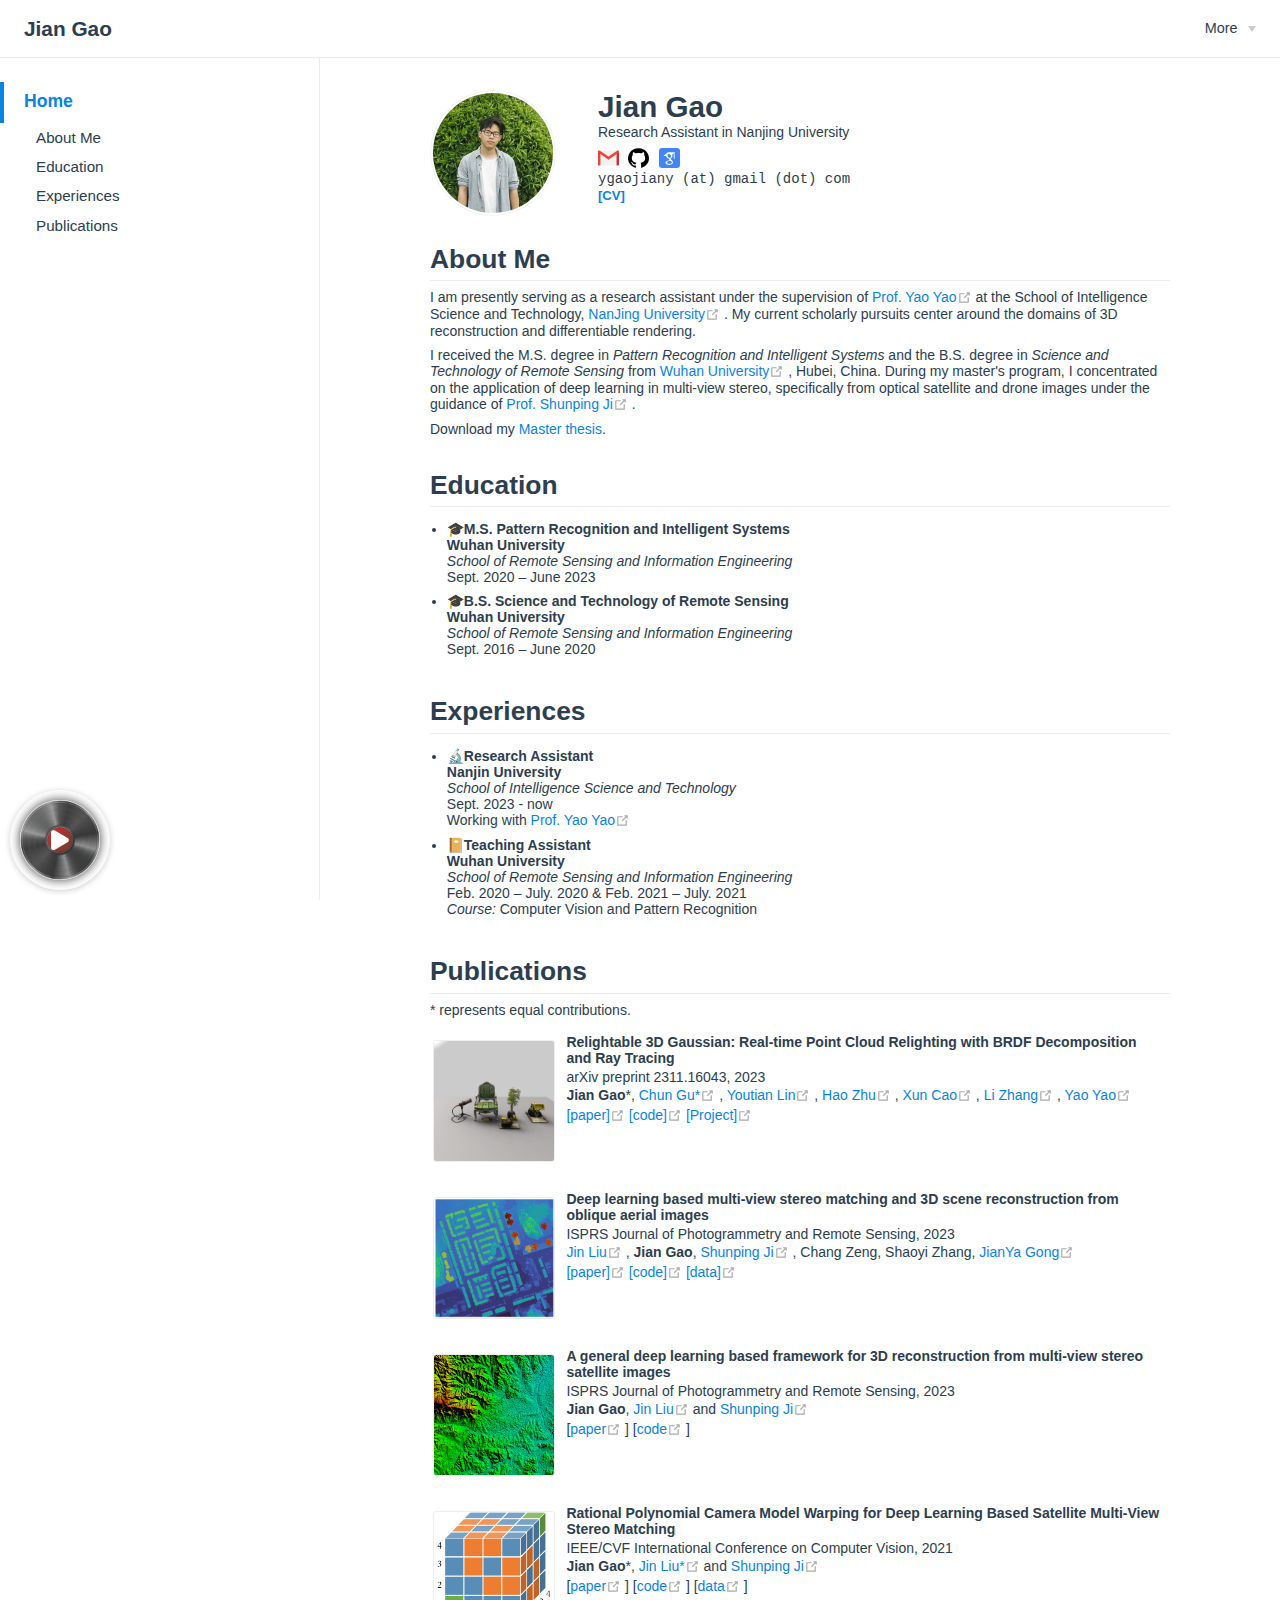
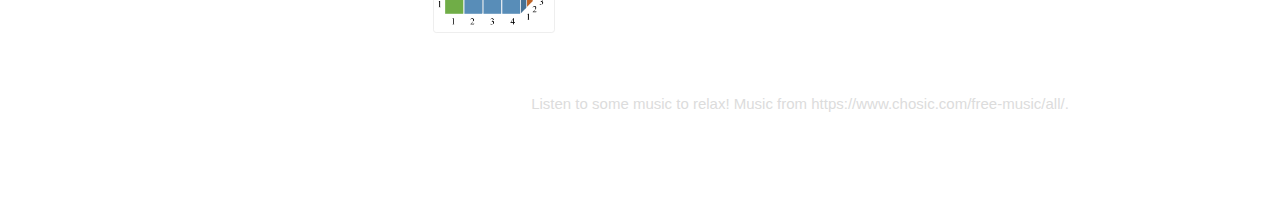
==== index.html @ 9d4b493e "update" ====
<!DOCTYPE html>
<html lang="en-US">
  <head>
    <meta charset="utf-8">
    <meta name="viewport" content="width=device-width,initial-scale=1">
    <title>Jian Gao</title>
    <meta name="generator" content="VuePress 1.9.10">
    <link rel="icon" href="home.png">
    <meta name="description" content="Website of Jian Gao">
    
    <link rel="preload" href="/assets/css/0.styles.c6499070.css" as="style"><link rel="preload" href="/assets/js/app.1e4bc37e.js" as="script"><link rel="preload" href="/assets/js/2.19bfce6f.js" as="script"><link rel="preload" href="/assets/js/1.3865ff35.js" as="script"><link rel="preload" href="/assets/js/24.bce0ea33.js" as="script"><link rel="preload" href="/assets/js/20.c97a6437.js" as="script"><link rel="preload" href="/assets/js/21.a62d2902.js" as="script"><link rel="prefetch" href="/assets/js/10.976f8ad8.js"><link rel="prefetch" href="/assets/js/11.bf4ad581.js"><link rel="prefetch" href="/assets/js/12.9d26b9ee.js"><link rel="prefetch" href="/assets/js/13.b2544316.js"><link rel="prefetch" href="/assets/js/14.0b3faf51.js"><link rel="prefetch" href="/assets/js/15.acd52613.js"><link rel="prefetch" href="/assets/js/16.5518e3fb.js"><link rel="prefetch" href="/assets/js/17.cbac665e.js"><link rel="prefetch" href="/assets/js/18.b7302f57.js"><link rel="prefetch" href="/assets/js/19.97cb4f25.js"><link rel="prefetch" href="/assets/js/22.6b23cce6.js"><link rel="prefetch" href="/assets/js/23.36bc8fcb.js"><link rel="prefetch" href="/assets/js/25.66bdf0d3.js"><link rel="prefetch" href="/assets/js/3.e99af7a9.js"><link rel="prefetch" href="/assets/js/4.4a6efcec.js"><link rel="prefetch" href="/assets/js/5.847e9887.js"><link rel="prefetch" href="/assets/js/6.5b474969.js"><link rel="prefetch" href="/assets/js/7.c54de774.js"><link rel="prefetch" href="/assets/js/vendors~docsearch.11055bee.js">
    <link rel="stylesheet" href="/assets/css/0.styles.c6499070.css">
  </head>
  <body>
    <div id="app" data-server-rendered="true"><div class="theme-container home-page"><header class="navbar"><div class="sidebar-button"><svg xmlns="http://www.w3.org/2000/svg" aria-hidden="true" role="img" viewBox="0 0 448 512" class="icon"><path fill="currentColor" d="M436 124H12c-6.627 0-12-5.373-12-12V80c0-6.627 5.373-12 12-12h424c6.627 0 12 5.373 12 12v32c0 6.627-5.373 12-12 12zm0 160H12c-6.627 0-12-5.373-12-12v-32c0-6.627 5.373-12 12-12h424c6.627 0 12 5.373 12 12v32c0 6.627-5.373 12-12 12zm0 160H12c-6.627 0-12-5.373-12-12v-32c0-6.627 5.373-12 12-12h424c6.627 0 12 5.373 12 12v32c0 6.627-5.373 12-12 12z"></path></svg></div> <a href="/" aria-current="page" class="home-link router-link-exact-active router-link-active"><!----> <span class="site-name">Jian Gao</span></a> <div class="links"><!----> <nav class="nav-links can-hide"><div class="nav-item"><div class="dropdown-wrapper"><button type="button" aria-label="Menu" class="dropdown-title"><span class="title">More</span> <span class="arrow down"></span></button> <button type="button" aria-label="Menu" class="mobile-dropdown-title"><span class="title">More</span> <span class="arrow right"></span></button> <ul class="nav-dropdown" style="display:none;"><li class="dropdown-item"><!----> <a href="/" aria-current="page" class="nav-link router-link-exact-active router-link-active">
  Home
</a></li><li class="dropdown-item"><!----> <a href="https://github.com/ygaojiany" target="_blank" rel="noopener noreferrer" class="nav-link external">
  Github
  <span><svg xmlns="http://www.w3.org/2000/svg" aria-hidden="true" focusable="false" x="0px" y="0px" viewBox="0 0 100 100" width="15" height="15" class="icon outbound"><path fill="currentColor" d="M18.8,85.1h56l0,0c2.2,0,4-1.8,4-4v-32h-8v28h-48v-48h28v-8h-32l0,0c-2.2,0-4,1.8-4,4v56C14.8,83.3,16.6,85.1,18.8,85.1z"></path> <polygon fill="currentColor" points="45.7,48.7 51.3,54.3 77.2,28.5 77.2,37.2 85.2,37.2 85.2,14.9 62.8,14.9 62.8,22.9 71.5,22.9"></polygon></svg> <span class="sr-only">(opens new window)</span></span></a></li><li class="dropdown-item"><!----> <a href="https://scholar.google.com/citations?user=Ud-3ID8AAAAJ&amp;hl=en" target="_blank" rel="noopener noreferrer" class="nav-link external">
  Google Scholar
  <span><svg xmlns="http://www.w3.org/2000/svg" aria-hidden="true" focusable="false" x="0px" y="0px" viewBox="0 0 100 100" width="15" height="15" class="icon outbound"><path fill="currentColor" d="M18.8,85.1h56l0,0c2.2,0,4-1.8,4-4v-32h-8v28h-48v-48h28v-8h-32l0,0c-2.2,0-4,1.8-4,4v56C14.8,83.3,16.6,85.1,18.8,85.1z"></path> <polygon fill="currentColor" points="45.7,48.7 51.3,54.3 77.2,28.5 77.2,37.2 85.2,37.2 85.2,14.9 62.8,14.9 62.8,22.9 71.5,22.9"></polygon></svg> <span class="sr-only">(opens new window)</span></span></a></li></ul></div></div> <!----></nav></div></header> <div class="sidebar-mask"></div> <aside class="sidebar"><nav class="nav-links"><div class="nav-item"><div class="dropdown-wrapper"><button type="button" aria-label="Menu" class="dropdown-title"><span class="title">More</span> <span class="arrow down"></span></button> <button type="button" aria-label="Menu" class="mobile-dropdown-title"><span class="title">More</span> <span class="arrow right"></span></button> <ul class="nav-dropdown" style="display:none;"><li class="dropdown-item"><!----> <a href="/" aria-current="page" class="nav-link router-link-exact-active router-link-active">
  Home
</a></li><li class="dropdown-item"><!----> <a href="https://github.com/ygaojiany" target="_blank" rel="noopener noreferrer" class="nav-link external">
  Github
  <span><svg xmlns="http://www.w3.org/2000/svg" aria-hidden="true" focusable="false" x="0px" y="0px" viewBox="0 0 100 100" width="15" height="15" class="icon outbound"><path fill="currentColor" d="M18.8,85.1h56l0,0c2.2,0,4-1.8,4-4v-32h-8v28h-48v-48h28v-8h-32l0,0c-2.2,0-4,1.8-4,4v56C14.8,83.3,16.6,85.1,18.8,85.1z"></path> <polygon fill="currentColor" points="45.7,48.7 51.3,54.3 77.2,28.5 77.2,37.2 85.2,37.2 85.2,14.9 62.8,14.9 62.8,22.9 71.5,22.9"></polygon></svg> <span class="sr-only">(opens new window)</span></span></a></li><li class="dropdown-item"><!----> <a href="https://scholar.google.com/citations?user=Ud-3ID8AAAAJ&amp;hl=en" target="_blank" rel="noopener noreferrer" class="nav-link external">
  Google Scholar
  <span><svg xmlns="http://www.w3.org/2000/svg" aria-hidden="true" focusable="false" x="0px" y="0px" viewBox="0 0 100 100" width="15" height="15" class="icon outbound"><path fill="currentColor" d="M18.8,85.1h56l0,0c2.2,0,4-1.8,4-4v-32h-8v28h-48v-48h28v-8h-32l0,0c-2.2,0-4,1.8-4,4v56C14.8,83.3,16.6,85.1,18.8,85.1z"></path> <polygon fill="currentColor" points="45.7,48.7 51.3,54.3 77.2,28.5 77.2,37.2 85.2,37.2 85.2,14.9 62.8,14.9 62.8,22.9 71.5,22.9"></polygon></svg> <span class="sr-only">(opens new window)</span></span></a></li></ul></div></div> <!----></nav>  <ul class="sidebar-links"><li><a href="/" aria-current="page" class="active sidebar-link">Home</a><ul class="sidebar-sub-headers"><li class="sidebar-sub-header"><a href="/#about-me" class="sidebar-link">About Me</a></li><li class="sidebar-sub-header"><a href="/#education" class="sidebar-link">Education</a></li><li class="sidebar-sub-header"><a href="/#experiences" class="sidebar-link">Experiences</a></li><li class="sidebar-sub-header"><a href="/#publications" class="sidebar-link">Publications</a></li></ul></li></ul> </aside> <main class="page"> <div class="theme-default-content content__default"><div class="profile"><div class="image"><img src="/profile.jpg" alt></div> <div class="info"><div class="name">
      Jian Gao
    </div> <div class="bio"><p>Research Assistant in Nanjing University</p></div> <div class="socials"><div><a href="mailto:ygaojiany@gmail.com" target="_blank"><img src="/icons/email.svg" alt="email" title="email"></a></div><div><a href="https://github.com/ygaojiany" target="_blank"><img src="/icons/github.svg" alt="github" title="github"></a></div><div><a href="https://scholar.google.com/citations?user=Ud-3ID8AAAAJ&amp;hl=en" target="_blank"><img src="/icons/google-scholar.svg" alt="google scholar" title="google scholar"></a></div></div> <div class="contact"><div title="Contact me" class="email">ygaojiany (at) gmail (dot) com</div></div> <div><a target="_blank" href="/data/Reume_JianGao_Dec2023.pdf" title="Download my CV in PDF"><font size="2em" color=""><b>[CV]</b></font></a></div></div></div> <h2 id="about-me">About Me</h2> <p>I am presently serving as a research assistant under the supervision of <a href="https://yoyo000.github.io/" target="_blank" rel="noopener noreferrer">Prof. Yao Yao<span><svg xmlns="http://www.w3.org/2000/svg" aria-hidden="true" focusable="false" x="0px" y="0px" viewBox="0 0 100 100" width="15" height="15" class="icon outbound"><path fill="currentColor" d="M18.8,85.1h56l0,0c2.2,0,4-1.8,4-4v-32h-8v28h-48v-48h28v-8h-32l0,0c-2.2,0-4,1.8-4,4v56C14.8,83.3,16.6,85.1,18.8,85.1z"></path> <polygon fill="currentColor" points="45.7,48.7 51.3,54.3 77.2,28.5 77.2,37.2 85.2,37.2 85.2,14.9 62.8,14.9 62.8,22.9 71.5,22.9"></polygon></svg> <span class="sr-only">(opens new window)</span></span></a> at the School of Intelligence Science and Technology, <a href="https://www.nju.edu.cn/en/" target="_blank" rel="noopener noreferrer">NanJing University<span><svg xmlns="http://www.w3.org/2000/svg" aria-hidden="true" focusable="false" x="0px" y="0px" viewBox="0 0 100 100" width="15" height="15" class="icon outbound"><path fill="currentColor" d="M18.8,85.1h56l0,0c2.2,0,4-1.8,4-4v-32h-8v28h-48v-48h28v-8h-32l0,0c-2.2,0-4,1.8-4,4v56C14.8,83.3,16.6,85.1,18.8,85.1z"></path> <polygon fill="currentColor" points="45.7,48.7 51.3,54.3 77.2,28.5 77.2,37.2 85.2,37.2 85.2,14.9 62.8,14.9 62.8,22.9 71.5,22.9"></polygon></svg> <span class="sr-only">(opens new window)</span></span></a>. My current scholarly pursuits center around the domains of 3D reconstruction and differentiable rendering.</p> <p>I received the M.S. degree in <em>Pattern Recognition and Intelligent Systems</em> and the B.S. degree in <em>Science and Technology of Remote Sensing</em> from <a href="http://en.whu.edu.cn/" target="_blank" rel="noopener noreferrer">Wuhan University<span><svg xmlns="http://www.w3.org/2000/svg" aria-hidden="true" focusable="false" x="0px" y="0px" viewBox="0 0 100 100" width="15" height="15" class="icon outbound"><path fill="currentColor" d="M18.8,85.1h56l0,0c2.2,0,4-1.8,4-4v-32h-8v28h-48v-48h28v-8h-32l0,0c-2.2,0-4,1.8-4,4v56C14.8,83.3,16.6,85.1,18.8,85.1z"></path> <polygon fill="currentColor" points="45.7,48.7 51.3,54.3 77.2,28.5 77.2,37.2 85.2,37.2 85.2,14.9 62.8,14.9 62.8,22.9 71.5,22.9"></polygon></svg> <span class="sr-only">(opens new window)</span></span></a>, Hubei, China. During my master's program, I concentrated on the application of deep learning in multi-view stereo, specifically from optical satellite and drone images under the guidance of <a href="http://gpcv.whu.edu.cn/" target="_blank" rel="noopener noreferrer">Prof. Shunping Ji<span><svg xmlns="http://www.w3.org/2000/svg" aria-hidden="true" focusable="false" x="0px" y="0px" viewBox="0 0 100 100" width="15" height="15" class="icon outbound"><path fill="currentColor" d="M18.8,85.1h56l0,0c2.2,0,4-1.8,4-4v-32h-8v28h-48v-48h28v-8h-32l0,0c-2.2,0-4,1.8-4,4v56C14.8,83.3,16.6,85.1,18.8,85.1z"></path> <polygon fill="currentColor" points="45.7,48.7 51.3,54.3 77.2,28.5 77.2,37.2 85.2,37.2 85.2,14.9 62.8,14.9 62.8,22.9 71.5,22.9"></polygon></svg> <span class="sr-only">(opens new window)</span></span></a>.</p> <p>Download my <a href="./data/Master_thesis_JianGao.pdf">Master thesis</a>.</p> <h2 id="education">Education</h2> <ul><li><p><strong>🎓M.S. Pattern Recognition and Intelligent Systems</strong><br> <strong>Wuhan University</strong><br> <em>School of Remote Sensing and Information Engineering</em><br>
Sept. 2020 – June 2023</p></li> <li><p><strong>🎓B.S. Science and Technology of Remote Sensing</strong><br> <strong>Wuhan University</strong><br> <em>School of Remote Sensing and Information Engineering</em><br>
Sept. 2016 – June 2020</p></li></ul> <h2 id="experiences">Experiences</h2> <ul><li><p><strong>🔬Research Assistant</strong><br> <strong>Nanjin University</strong><br> <em>School of Intelligence Science and Technology</em><br>
Sept. 2023 - now<br>
Working with <a href="https://yoyo000.github.io/" target="_blank" rel="noopener noreferrer">Prof. Yao Yao<span><svg xmlns="http://www.w3.org/2000/svg" aria-hidden="true" focusable="false" x="0px" y="0px" viewBox="0 0 100 100" width="15" height="15" class="icon outbound"><path fill="currentColor" d="M18.8,85.1h56l0,0c2.2,0,4-1.8,4-4v-32h-8v28h-48v-48h28v-8h-32l0,0c-2.2,0-4,1.8-4,4v56C14.8,83.3,16.6,85.1,18.8,85.1z"></path> <polygon fill="currentColor" points="45.7,48.7 51.3,54.3 77.2,28.5 77.2,37.2 85.2,37.2 85.2,14.9 62.8,14.9 62.8,22.9 71.5,22.9"></polygon></svg> <span class="sr-only">(opens new window)</span></span></a></p></li> <li><p><strong>︎📔Teaching Assistant</strong><br> <strong>Wuhan University</strong><br> <em>School of Remote Sensing and Information Engineering</em><br>
Feb. 2020 – July. 2020 &amp; Feb. 2021 – July. 2021<br> <em>Course:</em> Computer Vision and Pattern Recognition</p></li></ul> <h2 id="publications">Publications</h2> <p>* represents equal contributions.</p> <div class="md-card"><div class="card-image"><img src="/projects/2023Relightable3DGaussian.png" alt></div> <div class="card-content"><p><strong>Relightable 3D Gaussian: Real-time Point Cloud Relighting with BRDF Decomposition and Ray Tracing</strong></p> <p>arXiv preprint 2311.16043, 2023</p> <p><strong>Jian Gao</strong>*, <a href="https://sulvxiangxin.github.io/" target="_blank" rel="noopener noreferrer">Chun Gu*<span><svg xmlns="http://www.w3.org/2000/svg" aria-hidden="true" focusable="false" x="0px" y="0px" viewBox="0 0 100 100" width="15" height="15" class="icon outbound"><path fill="currentColor" d="M18.8,85.1h56l0,0c2.2,0,4-1.8,4-4v-32h-8v28h-48v-48h28v-8h-32l0,0c-2.2,0-4,1.8-4,4v56C14.8,83.3,16.6,85.1,18.8,85.1z"></path> <polygon fill="currentColor" points="45.7,48.7 51.3,54.3 77.2,28.5 77.2,37.2 85.2,37.2 85.2,14.9 62.8,14.9 62.8,22.9 71.5,22.9"></polygon></svg> <span class="sr-only">(opens new window)</span></span></a>, <a href="https://scholar.google.com/citations?user=VhhHLhIAAAAJ&amp;hl=en" target="_blank" rel="noopener noreferrer">Youtian Lin<span><svg xmlns="http://www.w3.org/2000/svg" aria-hidden="true" focusable="false" x="0px" y="0px" viewBox="0 0 100 100" width="15" height="15" class="icon outbound"><path fill="currentColor" d="M18.8,85.1h56l0,0c2.2,0,4-1.8,4-4v-32h-8v28h-48v-48h28v-8h-32l0,0c-2.2,0-4,1.8-4,4v56C14.8,83.3,16.6,85.1,18.8,85.1z"></path> <polygon fill="currentColor" points="45.7,48.7 51.3,54.3 77.2,28.5 77.2,37.2 85.2,37.2 85.2,14.9 62.8,14.9 62.8,22.9 71.5,22.9"></polygon></svg> <span class="sr-only">(opens new window)</span></span></a>, <a href="http://zhuhao.cc/home/" target="_blank" rel="noopener noreferrer">Hao Zhu<span><svg xmlns="http://www.w3.org/2000/svg" aria-hidden="true" focusable="false" x="0px" y="0px" viewBox="0 0 100 100" width="15" height="15" class="icon outbound"><path fill="currentColor" d="M18.8,85.1h56l0,0c2.2,0,4-1.8,4-4v-32h-8v28h-48v-48h28v-8h-32l0,0c-2.2,0-4,1.8-4,4v56C14.8,83.3,16.6,85.1,18.8,85.1z"></path> <polygon fill="currentColor" points="45.7,48.7 51.3,54.3 77.2,28.5 77.2,37.2 85.2,37.2 85.2,14.9 62.8,14.9 62.8,22.9 71.5,22.9"></polygon></svg> <span class="sr-only">(opens new window)</span></span></a>, <a href="https://cite.nju.edu.cn/People/Faculty/20190621/i5054.html" target="_blank" rel="noopener noreferrer">Xun Cao<span><svg xmlns="http://www.w3.org/2000/svg" aria-hidden="true" focusable="false" x="0px" y="0px" viewBox="0 0 100 100" width="15" height="15" class="icon outbound"><path fill="currentColor" d="M18.8,85.1h56l0,0c2.2,0,4-1.8,4-4v-32h-8v28h-48v-48h28v-8h-32l0,0c-2.2,0-4,1.8-4,4v56C14.8,83.3,16.6,85.1,18.8,85.1z"></path> <polygon fill="currentColor" points="45.7,48.7 51.3,54.3 77.2,28.5 77.2,37.2 85.2,37.2 85.2,14.9 62.8,14.9 62.8,22.9 71.5,22.9"></polygon></svg> <span class="sr-only">(opens new window)</span></span></a>, <a href="https://lzrobots.github.io/" target="_blank" rel="noopener noreferrer">Li Zhang<span><svg xmlns="http://www.w3.org/2000/svg" aria-hidden="true" focusable="false" x="0px" y="0px" viewBox="0 0 100 100" width="15" height="15" class="icon outbound"><path fill="currentColor" d="M18.8,85.1h56l0,0c2.2,0,4-1.8,4-4v-32h-8v28h-48v-48h28v-8h-32l0,0c-2.2,0-4,1.8-4,4v56C14.8,83.3,16.6,85.1,18.8,85.1z"></path> <polygon fill="currentColor" points="45.7,48.7 51.3,54.3 77.2,28.5 77.2,37.2 85.2,37.2 85.2,14.9 62.8,14.9 62.8,22.9 71.5,22.9"></polygon></svg> <span class="sr-only">(opens new window)</span></span></a>, <a href="https://yoyo000.github.io/" target="_blank" rel="noopener noreferrer">Yao Yao<span><svg xmlns="http://www.w3.org/2000/svg" aria-hidden="true" focusable="false" x="0px" y="0px" viewBox="0 0 100 100" width="15" height="15" class="icon outbound"><path fill="currentColor" d="M18.8,85.1h56l0,0c2.2,0,4-1.8,4-4v-32h-8v28h-48v-48h28v-8h-32l0,0c-2.2,0-4,1.8-4,4v56C14.8,83.3,16.6,85.1,18.8,85.1z"></path> <polygon fill="currentColor" points="45.7,48.7 51.3,54.3 77.2,28.5 77.2,37.2 85.2,37.2 85.2,14.9 62.8,14.9 62.8,22.9 71.5,22.9"></polygon></svg> <span class="sr-only">(opens new window)</span></span></a></p> <p><a href="https://arxiv.org/abs/2311.16043" target="_blank" rel="noopener noreferrer">[paper]<span><svg xmlns="http://www.w3.org/2000/svg" aria-hidden="true" focusable="false" x="0px" y="0px" viewBox="0 0 100 100" width="15" height="15" class="icon outbound"><path fill="currentColor" d="M18.8,85.1h56l0,0c2.2,0,4-1.8,4-4v-32h-8v28h-48v-48h28v-8h-32l0,0c-2.2,0-4,1.8-4,4v56C14.8,83.3,16.6,85.1,18.8,85.1z"></path> <polygon fill="currentColor" points="45.7,48.7 51.3,54.3 77.2,28.5 77.2,37.2 85.2,37.2 85.2,14.9 62.8,14.9 62.8,22.9 71.5,22.9"></polygon></svg> <span class="sr-only">(opens new window)</span></span></a> <a href="https://github.com/NJU-3DV/Relightable3DGaussian" target="_blank" rel="noopener noreferrer">[code]<span><svg xmlns="http://www.w3.org/2000/svg" aria-hidden="true" focusable="false" x="0px" y="0px" viewBox="0 0 100 100" width="15" height="15" class="icon outbound"><path fill="currentColor" d="M18.8,85.1h56l0,0c2.2,0,4-1.8,4-4v-32h-8v28h-48v-48h28v-8h-32l0,0c-2.2,0-4,1.8-4,4v56C14.8,83.3,16.6,85.1,18.8,85.1z"></path> <polygon fill="currentColor" points="45.7,48.7 51.3,54.3 77.2,28.5 77.2,37.2 85.2,37.2 85.2,14.9 62.8,14.9 62.8,22.9 71.5,22.9"></polygon></svg> <span class="sr-only">(opens new window)</span></span></a> <a href="https://nju-3dv.github.io/projects/Relightable3DGaussian/" target="_blank" rel="noopener noreferrer">[Project]<span><svg xmlns="http://www.w3.org/2000/svg" aria-hidden="true" focusable="false" x="0px" y="0px" viewBox="0 0 100 100" width="15" height="15" class="icon outbound"><path fill="currentColor" d="M18.8,85.1h56l0,0c2.2,0,4-1.8,4-4v-32h-8v28h-48v-48h28v-8h-32l0,0c-2.2,0-4,1.8-4,4v56C14.8,83.3,16.6,85.1,18.8,85.1z"></path> <polygon fill="currentColor" points="45.7,48.7 51.3,54.3 77.2,28.5 77.2,37.2 85.2,37.2 85.2,14.9 62.8,14.9 62.8,22.9 71.5,22.9"></polygon></svg> <span class="sr-only">(opens new window)</span></span></a></p></div></div> <div class="md-card"><div class="card-image"><img src="/projects/2023ISPRS_2.png" alt></div> <div class="card-content"><p><strong>Deep learning based multi-view stereo matching and 3D scene reconstruction from oblique aerial images</strong></p> <p>ISPRS Journal of Photogrammetry and Remote Sensing, 2023</p> <p><a href="https://gpcv-liujin.github.io/" target="_blank" rel="noopener noreferrer">Jin Liu<span><svg xmlns="http://www.w3.org/2000/svg" aria-hidden="true" focusable="false" x="0px" y="0px" viewBox="0 0 100 100" width="15" height="15" class="icon outbound"><path fill="currentColor" d="M18.8,85.1h56l0,0c2.2,0,4-1.8,4-4v-32h-8v28h-48v-48h28v-8h-32l0,0c-2.2,0-4,1.8-4,4v56C14.8,83.3,16.6,85.1,18.8,85.1z"></path> <polygon fill="currentColor" points="45.7,48.7 51.3,54.3 77.2,28.5 77.2,37.2 85.2,37.2 85.2,14.9 62.8,14.9 62.8,22.9 71.5,22.9"></polygon></svg> <span class="sr-only">(opens new window)</span></span></a>, <strong>Jian Gao</strong>, <a href="http://gpcv.whu.edu.cn/" target="_blank" rel="noopener noreferrer">Shunping Ji<span><svg xmlns="http://www.w3.org/2000/svg" aria-hidden="true" focusable="false" x="0px" y="0px" viewBox="0 0 100 100" width="15" height="15" class="icon outbound"><path fill="currentColor" d="M18.8,85.1h56l0,0c2.2,0,4-1.8,4-4v-32h-8v28h-48v-48h28v-8h-32l0,0c-2.2,0-4,1.8-4,4v56C14.8,83.3,16.6,85.1,18.8,85.1z"></path> <polygon fill="currentColor" points="45.7,48.7 51.3,54.3 77.2,28.5 77.2,37.2 85.2,37.2 85.2,14.9 62.8,14.9 62.8,22.9 71.5,22.9"></polygon></svg> <span class="sr-only">(opens new window)</span></span></a>, Chang Zeng, Shaoyi Zhang, <a href="http://www.jygong.com/" target="_blank" rel="noopener noreferrer">JianYa Gong<span><svg xmlns="http://www.w3.org/2000/svg" aria-hidden="true" focusable="false" x="0px" y="0px" viewBox="0 0 100 100" width="15" height="15" class="icon outbound"><path fill="currentColor" d="M18.8,85.1h56l0,0c2.2,0,4-1.8,4-4v-32h-8v28h-48v-48h28v-8h-32l0,0c-2.2,0-4,1.8-4,4v56C14.8,83.3,16.6,85.1,18.8,85.1z"></path> <polygon fill="currentColor" points="45.7,48.7 51.3,54.3 77.2,28.5 77.2,37.2 85.2,37.2 85.2,14.9 62.8,14.9 62.8,22.9 71.5,22.9"></polygon></svg> <span class="sr-only">(opens new window)</span></span></a></p> <p><a href="https://www.sciencedirect.com/science/article/pii/S0924271623002289" target="_blank" rel="noopener noreferrer">[paper]<span><svg xmlns="http://www.w3.org/2000/svg" aria-hidden="true" focusable="false" x="0px" y="0px" viewBox="0 0 100 100" width="15" height="15" class="icon outbound"><path fill="currentColor" d="M18.8,85.1h56l0,0c2.2,0,4-1.8,4-4v-32h-8v28h-48v-48h28v-8h-32l0,0c-2.2,0-4,1.8-4,4v56C14.8,83.3,16.6,85.1,18.8,85.1z"></path> <polygon fill="currentColor" points="45.7,48.7 51.3,54.3 77.2,28.5 77.2,37.2 85.2,37.2 85.2,14.9 62.8,14.9 62.8,22.9 71.5,22.9"></polygon></svg> <span class="sr-only">(opens new window)</span></span></a> <a href="https://github.com/gpcv-liujin/Ada-MVS" target="_blank" rel="noopener noreferrer">[code]<span><svg xmlns="http://www.w3.org/2000/svg" aria-hidden="true" focusable="false" x="0px" y="0px" viewBox="0 0 100 100" width="15" height="15" class="icon outbound"><path fill="currentColor" d="M18.8,85.1h56l0,0c2.2,0,4-1.8,4-4v-32h-8v28h-48v-48h28v-8h-32l0,0c-2.2,0-4,1.8-4,4v56C14.8,83.3,16.6,85.1,18.8,85.1z"></path> <polygon fill="currentColor" points="45.7,48.7 51.3,54.3 77.2,28.5 77.2,37.2 85.2,37.2 85.2,14.9 62.8,14.9 62.8,22.9 71.5,22.9"></polygon></svg> <span class="sr-only">(opens new window)</span></span></a> <a href="http://gpcv.whu.edu.cn/data/whu_omvs.html" target="_blank" rel="noopener noreferrer">[data]<span><svg xmlns="http://www.w3.org/2000/svg" aria-hidden="true" focusable="false" x="0px" y="0px" viewBox="0 0 100 100" width="15" height="15" class="icon outbound"><path fill="currentColor" d="M18.8,85.1h56l0,0c2.2,0,4-1.8,4-4v-32h-8v28h-48v-48h28v-8h-32l0,0c-2.2,0-4,1.8-4,4v56C14.8,83.3,16.6,85.1,18.8,85.1z"></path> <polygon fill="currentColor" points="45.7,48.7 51.3,54.3 77.2,28.5 77.2,37.2 85.2,37.2 85.2,14.9 62.8,14.9 62.8,22.9 71.5,22.9"></polygon></svg> <span class="sr-only">(opens new window)</span></span></a></p></div></div> <div class="md-card"><div class="card-image"><img src="/projects/2023ISPRS.png" alt></div> <div class="card-content"><p><strong>A general deep learning based framework for 3D reconstruction from multi-view stereo satellite images</strong></p> <p>ISPRS Journal of Photogrammetry and Remote Sensing, 2023</p> <p><strong>Jian Gao</strong>, <a href="https://gpcv-liujin.github.io/" target="_blank" rel="noopener noreferrer">Jin Liu<span><svg xmlns="http://www.w3.org/2000/svg" aria-hidden="true" focusable="false" x="0px" y="0px" viewBox="0 0 100 100" width="15" height="15" class="icon outbound"><path fill="currentColor" d="M18.8,85.1h56l0,0c2.2,0,4-1.8,4-4v-32h-8v28h-48v-48h28v-8h-32l0,0c-2.2,0-4,1.8-4,4v56C14.8,83.3,16.6,85.1,18.8,85.1z"></path> <polygon fill="currentColor" points="45.7,48.7 51.3,54.3 77.2,28.5 77.2,37.2 85.2,37.2 85.2,14.9 62.8,14.9 62.8,22.9 71.5,22.9"></polygon></svg> <span class="sr-only">(opens new window)</span></span></a> and <a href="http://gpcv.whu.edu.cn/" target="_blank" rel="noopener noreferrer">Shunping Ji<span><svg xmlns="http://www.w3.org/2000/svg" aria-hidden="true" focusable="false" x="0px" y="0px" viewBox="0 0 100 100" width="15" height="15" class="icon outbound"><path fill="currentColor" d="M18.8,85.1h56l0,0c2.2,0,4-1.8,4-4v-32h-8v28h-48v-48h28v-8h-32l0,0c-2.2,0-4,1.8-4,4v56C14.8,83.3,16.6,85.1,18.8,85.1z"></path> <polygon fill="currentColor" points="45.7,48.7 51.3,54.3 77.2,28.5 77.2,37.2 85.2,37.2 85.2,14.9 62.8,14.9 62.8,22.9 71.5,22.9"></polygon></svg> <span class="sr-only">(opens new window)</span></span></a></p> <p>[<a href="https://www.sciencedirect.com/science/article/pii/S0924271622003276" target="_blank" rel="noopener noreferrer">paper<span><svg xmlns="http://www.w3.org/2000/svg" aria-hidden="true" focusable="false" x="0px" y="0px" viewBox="0 0 100 100" width="15" height="15" class="icon outbound"><path fill="currentColor" d="M18.8,85.1h56l0,0c2.2,0,4-1.8,4-4v-32h-8v28h-48v-48h28v-8h-32l0,0c-2.2,0-4,1.8-4,4v56C14.8,83.3,16.6,85.1,18.8,85.1z"></path> <polygon fill="currentColor" points="45.7,48.7 51.3,54.3 77.2,28.5 77.2,37.2 85.2,37.2 85.2,14.9 62.8,14.9 62.8,22.9 71.5,22.9"></polygon></svg> <span class="sr-only">(opens new window)</span></span></a>] [<a href="http://gpcv.whu.edu.cn/data/3d/mvs.html" target="_blank" rel="noopener noreferrer">code<span><svg xmlns="http://www.w3.org/2000/svg" aria-hidden="true" focusable="false" x="0px" y="0px" viewBox="0 0 100 100" width="15" height="15" class="icon outbound"><path fill="currentColor" d="M18.8,85.1h56l0,0c2.2,0,4-1.8,4-4v-32h-8v28h-48v-48h28v-8h-32l0,0c-2.2,0-4,1.8-4,4v56C14.8,83.3,16.6,85.1,18.8,85.1z"></path> <polygon fill="currentColor" points="45.7,48.7 51.3,54.3 77.2,28.5 77.2,37.2 85.2,37.2 85.2,14.9 62.8,14.9 62.8,22.9 71.5,22.9"></polygon></svg> <span class="sr-only">(opens new window)</span></span></a>]</p></div></div> <div class="md-card"><div class="card-image"><img src="/projects/2021ICCV.png" alt></div> <div class="card-content"><p><strong>Rational Polynomial Camera Model Warping for Deep Learning Based Satellite Multi-View Stereo Matching</strong></p> <p>IEEE/CVF International Conference on Computer Vision, 2021</p> <p><strong>Jian Gao</strong>*, <a href="https://gpcv-liujin.github.io/" target="_blank" rel="noopener noreferrer">Jin Liu*<span><svg xmlns="http://www.w3.org/2000/svg" aria-hidden="true" focusable="false" x="0px" y="0px" viewBox="0 0 100 100" width="15" height="15" class="icon outbound"><path fill="currentColor" d="M18.8,85.1h56l0,0c2.2,0,4-1.8,4-4v-32h-8v28h-48v-48h28v-8h-32l0,0c-2.2,0-4,1.8-4,4v56C14.8,83.3,16.6,85.1,18.8,85.1z"></path> <polygon fill="currentColor" points="45.7,48.7 51.3,54.3 77.2,28.5 77.2,37.2 85.2,37.2 85.2,14.9 62.8,14.9 62.8,22.9 71.5,22.9"></polygon></svg> <span class="sr-only">(opens new window)</span></span></a> and <a href="http://gpcv.whu.edu.cn/" target="_blank" rel="noopener noreferrer">Shunping Ji<span><svg xmlns="http://www.w3.org/2000/svg" aria-hidden="true" focusable="false" x="0px" y="0px" viewBox="0 0 100 100" width="15" height="15" class="icon outbound"><path fill="currentColor" d="M18.8,85.1h56l0,0c2.2,0,4-1.8,4-4v-32h-8v28h-48v-48h28v-8h-32l0,0c-2.2,0-4,1.8-4,4v56C14.8,83.3,16.6,85.1,18.8,85.1z"></path> <polygon fill="currentColor" points="45.7,48.7 51.3,54.3 77.2,28.5 77.2,37.2 85.2,37.2 85.2,14.9 62.8,14.9 62.8,22.9 71.5,22.9"></polygon></svg> <span class="sr-only">(opens new window)</span></span></a></p> <p>[<a href="https://openaccess.thecvf.com/content/ICCV2021/html/Gao_Rational_Polynomial_Camera_Model_Warping_for_Deep_Learning_Based_Satellite_ICCV_2021_paper.html" target="_blank" rel="noopener noreferrer">paper<span><svg xmlns="http://www.w3.org/2000/svg" aria-hidden="true" focusable="false" x="0px" y="0px" viewBox="0 0 100 100" width="15" height="15" class="icon outbound"><path fill="currentColor" d="M18.8,85.1h56l0,0c2.2,0,4-1.8,4-4v-32h-8v28h-48v-48h28v-8h-32l0,0c-2.2,0-4,1.8-4,4v56C14.8,83.3,16.6,85.1,18.8,85.1z"></path> <polygon fill="currentColor" points="45.7,48.7 51.3,54.3 77.2,28.5 77.2,37.2 85.2,37.2 85.2,14.9 62.8,14.9 62.8,22.9 71.5,22.9"></polygon></svg> <span class="sr-only">(opens new window)</span></span></a>] [<a href="https://github.com/WHU-GPCV/SatMVS" target="_blank" rel="noopener noreferrer">code<span><svg xmlns="http://www.w3.org/2000/svg" aria-hidden="true" focusable="false" x="0px" y="0px" viewBox="0 0 100 100" width="15" height="15" class="icon outbound"><path fill="currentColor" d="M18.8,85.1h56l0,0c2.2,0,4-1.8,4-4v-32h-8v28h-48v-48h28v-8h-32l0,0c-2.2,0-4,1.8-4,4v56C14.8,83.3,16.6,85.1,18.8,85.1z"></path> <polygon fill="currentColor" points="45.7,48.7 51.3,54.3 77.2,28.5 77.2,37.2 85.2,37.2 85.2,14.9 62.8,14.9 62.8,22.9 71.5,22.9"></polygon></svg> <span class="sr-only">(opens new window)</span></span></a>] [<a href="http://gpcv.whu.edu.cn/data/whu_tlc.html" target="_blank" rel="noopener noreferrer">data<span><svg xmlns="http://www.w3.org/2000/svg" aria-hidden="true" focusable="false" x="0px" y="0px" viewBox="0 0 100 100" width="15" height="15" class="icon outbound"><path fill="currentColor" d="M18.8,85.1h56l0,0c2.2,0,4-1.8,4-4v-32h-8v28h-48v-48h28v-8h-32l0,0c-2.2,0-4,1.8-4,4v56C14.8,83.3,16.6,85.1,18.8,85.1z"></path> <polygon fill="currentColor" points="45.7,48.7 51.3,54.3 77.2,28.5 77.2,37.2 85.2,37.2 85.2,14.9 62.8,14.9 62.8,22.9 71.5,22.9"></polygon></svg> <span class="sr-only">(opens new window)</span></span></a>]</p></div></div> <br> <br> <br> <p align="center" style="font-size:15px;color:#DCDCDC;">Listen to some music to relax! Music from https://www.chosic.com/free-music/all/.</p></div> <footer class="page-edit"><!----> <!----></footer> <!----> </main></div><div class="global-ui"><canvas id="vuepress-canvas-cursor"></canvas><div class="reco-bgm-panel" data-v-b1d3339e><audio id="bgm" src="./songs/Brendan_Kinsella_Mozart_Sonata_No_13_In_B_Flat_Major_K333_II_Andante_Cantabile.mp3" data-v-b1d3339e></audio> <div class="reco-float-box" style="bottom:10px;right:10px;z-index:999999;display:none;" data-v-b1d3339e data-v-41bcba48 data-v-b1d3339e><img src="./music.png" data-v-b1d3339e></div> <div class="reco-bgm-box" style="left:10px;bottom:10px;z-index:999999;" data-v-b1d3339e data-v-41bcba48 data-v-b1d3339e><div class="reco-bgm-cover" style="background-image:url(./music.png);" data-v-b1d3339e><div class="mini-operation" style="display:none;" data-v-b1d3339e><i class="reco-bgm reco-bgm-pause" style="display:none;" data-v-b1d3339e></i> <i class="reco-bgm reco-bgm-play" style="display:none;" data-v-b1d3339e></i></div> <div class="falut-message" style="display:none;" data-v-b1d3339e>
          播放失败
        </div></div> <div class="reco-bgm-info" data-v-b1d3339e data-v-41bcba48 data-v-b1d3339e><div class="info-box" data-v-b1d3339e><i class="reco-bgm reco-bgm-music music" data-v-b1d3339e></i>Mozart - Sonata No. 13 In B Flat Major, K.333 - II. Andante Cantabile</div> <div class="info-box" data-v-b1d3339e><i class="reco-bgm reco-bgm-artist" data-v-b1d3339e></i>Mozart (Performed by Brendan Kinsella)</div> <div class="reco-bgm-progress" data-v-b1d3339e><div class="progress-bar" data-v-b1d3339e><div class="bar" data-v-b1d3339e></div></div></div> <div class="reco-bgm-operation" data-v-b1d3339e><i class="reco-bgm reco-bgm-last last" data-v-b1d3339e></i> <i class="reco-bgm reco-bgm-pause pause" style="display:none;" data-v-b1d3339e></i> <i class="reco-bgm reco-bgm-play play" data-v-b1d3339e></i> <i class="reco-bgm reco-bgm-next next" data-v-b1d3339e></i> <i class="reco-bgm reco-bgm-volume1 volume" data-v-b1d3339e></i> <i class="reco-bgm reco-bgm-mute mute" style="display:none;" data-v-b1d3339e></i> <div class="volume-bar" data-v-b1d3339e><div class="bar" data-v-b1d3339e></div></div></div></div> <div class="reco-bgm-left-box" data-v-b1d3339e data-v-41bcba48 data-v-b1d3339e><i class="reco-bgm reco-bgm-left" data-v-b1d3339e></i></div></div></div></div></div>
    <script src="/assets/js/app.1e4bc37e.js" defer></script><script src="/assets/js/2.19bfce6f.js" defer></script><script src="/assets/js/1.3865ff35.js" defer></script><script src="/assets/js/24.bce0ea33.js" defer></script><script src="/assets/js/20.c97a6437.js" defer></script><script src="/assets/js/21.a62d2902.js" defer></script>
  </body>
</html>
---- assets/css/0.styles.c6499070.css ----
code[class*=language-],pre[class*=language-]{color:#ccc;background:none;font-family:Consolas,Monaco,Andale Mono,Ubuntu Mono,monospace;font-size:1em;text-align:left;white-space:pre;word-spacing:normal;word-break:normal;word-wrap:normal;line-height:1.5;-moz-tab-size:4;-o-tab-size:4;tab-size:4;-webkit-hyphens:none;hyphens:none}pre[class*=language-]{padding:1em;margin:.5em 0;overflow:auto}:not(pre)>code[class*=language-],pre[class*=language-]{background:#2d2d2d}:not(pre)>code[class*=language-]{padding:.1em;border-radius:.3em;white-space:normal}.token.block-comment,.token.cdata,.token.comment,.token.doctype,.token.prolog{color:#999}.token.punctuation{color:#ccc}.token.attr-name,.token.deleted,.token.namespace,.token.tag{color:#e2777a}.token.function-name{color:#6196cc}.token.boolean,.token.function,.token.number{color:#f08d49}.token.class-name,.token.constant,.token.property,.token.symbol{color:#f8c555}.token.atrule,.token.builtin,.token.important,.token.keyword,.token.selector{color:#cc99cd}.token.attr-value,.token.char,.token.regex,.token.string,.token.variable{color:#7ec699}.token.entity,.token.operator,.token.url{color:#67cdcc}.token.bold,.token.important{font-weight:700}.token.italic{font-style:italic}.token.entity{cursor:help}.token.inserted{color:green}.theme-default-content code{color:#476582;padding:.25rem .5rem;margin:0;font-size:.85em;background-color:rgba(27,31,35,.05);border-radius:3px}.theme-default-content code .token.deleted{color:#ec5975}.theme-default-content code .token.inserted{color:#0984e3}.theme-default-content pre,.theme-default-content pre[class*=language-]{line-height:1.4;padding:1.25rem 1.5rem;margin:.85rem 0;background-color:#282c34;border-radius:6px;overflow:auto}.theme-default-content pre[class*=language-] code,.theme-default-content pre code{color:#fff;padding:0;background-color:transparent;border-radius:0}div[class*=language-]{position:relative;background-color:#282c34;border-radius:6px}div[class*=language-] .highlight-lines{-webkit-user-select:none;user-select:none;padding-top:1.3rem;position:absolute;top:0;left:0;width:100%;line-height:1.4}div[class*=language-] .highlight-lines .highlighted{background-color:rgba(0,0,0,.66)}div[class*=language-] pre,div[class*=language-] pre[class*=language-]{background:transparent;position:relative;z-index:1}div[class*=language-]:before{position:absolute;z-index:3;top:.8em;right:1em;font-size:.75rem;color:hsla(0,0%,100%,.4)}div[class*=language-]:not(.line-numbers-mode) .line-numbers-wrapper{display:none}div[class*=language-].line-numbers-mode .highlight-lines .highlighted{position:relative}div[class*=language-].line-numbers-mode .highlight-lines .highlighted:before{content:" ";position:absolute;z-index:3;left:0;top:0;display:block;width:3.5rem;height:100%;background-color:rgba(0,0,0,.66)}div[class*=language-].line-numbers-mode pre{padding-left:4.5rem;vertical-align:middle}div[class*=language-].line-numbers-mode .line-numbers-wrapper{position:absolute;top:0;width:3.5rem;text-align:center;color:hsla(0,0%,100%,.3);padding:1.25rem 0;line-height:1.4}div[class*=language-].line-numbers-mode .line-numbers-wrapper br{-webkit-user-select:none;user-select:none}div[class*=language-].line-numbers-mode .line-numbers-wrapper .line-number{position:relative;z-index:4;-webkit-user-select:none;user-select:none;font-size:.85em}div[class*=language-].line-numbers-mode:after{content:"";position:absolute;z-index:2;top:0;left:0;width:3.5rem;height:100%;border-radius:6px 0 0 6px;border-right:1px solid rgba(0,0,0,.66);background-color:#282c34}div[class~=language-js]:before{content:"js"}div[class~=language-ts]:before{content:"ts"}div[class~=language-html]:before{content:"html"}div[class~=language-md]:before{content:"md"}div[class~=language-vue]:before{content:"vue"}div[class~=language-css]:before{content:"css"}div[class~=language-sass]:before{content:"sass"}div[class~=language-scss]:before{content:"scss"}div[class~=language-less]:before{content:"less"}div[class~=language-stylus]:before{content:"stylus"}div[class~=language-go]:before{content:"go"}div[class~=language-java]:before{content:"java"}div[class~=language-c]:before{content:"c"}div[class~=language-sh]:before{content:"sh"}div[class~=language-yaml]:before{content:"yaml"}div[class~=language-py]:before{content:"py"}div[class~=language-docker]:before{content:"docker"}div[class~=language-dockerfile]:before{content:"dockerfile"}div[class~=language-makefile]:before{content:"makefile"}div[class~=language-javascript]:before{content:"js"}div[class~=language-typescript]:before{content:"ts"}div[class~=language-markup]:before{content:"html"}div[class~=language-markdown]:before{content:"md"}div[class~=language-json]:before{content:"json"}div[class~=language-ruby]:before{content:"rb"}div[class~=language-python]:before{content:"py"}div[class~=language-bash]:before{content:"sh"}div[class~=language-php]:before{content:"php"}.custom-block .custom-block-title{font-weight:600;margin-bottom:-.4rem}.custom-block.danger,.custom-block.tip,.custom-block.warning{padding:.1rem 1.5rem;border-left-width:.5rem;border-left-style:solid;margin:1rem 0}.custom-block.tip{background-color:#f3f5f7;border-color:#42b983}.custom-block.warning{background-color:rgba(255,229,100,.3);border-color:#e7c000;color:#6b5900}.custom-block.warning .custom-block-title{color:#b29400}.custom-block.warning a{color:#2c3e50}.custom-block.danger{background-color:#ffe6e6;border-color:#c00;color:#4d0000}.custom-block.danger .custom-block-title{color:#900}.custom-block.danger a{color:#2c3e50}.custom-block.details{display:block;position:relative;border-radius:2px;margin:1.6em 0;padding:1.6em;background-color:#eee}.custom-block.details h4{margin-top:0}.custom-block.details figure:last-child,.custom-block.details p:last-child{margin-bottom:0;padding-bottom:0}.custom-block.details summary{outline:none;cursor:pointer}.arrow{display:inline-block;width:0;height:0}.arrow.up{border-bottom:6px solid #ccc}.arrow.down,.arrow.up{border-left:4px solid transparent;border-right:4px solid transparent}.arrow.down{border-top:6px solid #ccc}.arrow.right{border-left:6px solid #ccc}.arrow.left,.arrow.right{border-top:4px solid transparent;border-bottom:4px solid transparent}.arrow.left{border-right:6px solid #ccc}.theme-default-content:not(.custom){max-width:740px;margin:0 auto;padding:2rem 2.5rem}@media (max-width:959px){.theme-default-content:not(.custom){padding:2rem}}@media (max-width:419px){.theme-default-content:not(.custom){padding:1.5rem}}.table-of-contents .badge{vertical-align:middle}body,html{padding:0;margin:0;background-color:#fff}body{font-family:-apple-system,BlinkMacSystemFont,Segoe UI,Roboto,Oxygen,Ubuntu,Cantarell,Fira Sans,Droid Sans,Helvetica Neue,sans-serif;-webkit-font-smoothing:antialiased;-moz-osx-font-smoothing:grayscale;font-size:16px;color:#2c3e50}.page{padding-left:20rem}.navbar{z-index:20;right:0;height:3.6rem;background-color:#fff;box-sizing:border-box;border-bottom:1px solid #eaecef}.navbar,.sidebar-mask{position:fixed;top:0;left:0}.sidebar-mask{z-index:9;width:100vw;height:100vh;display:none}.sidebar{font-size:16px;background-color:#fff;width:20rem;position:fixed;z-index:10;margin:0;top:3.6rem;left:0;bottom:0;box-sizing:border-box;border-right:1px solid #eaecef;overflow-y:auto}.theme-default-content:not(.custom)>:first-child{margin-top:3.6rem}.theme-default-content:not(.custom) a:hover{text-decoration:underline}.theme-default-content:not(.custom) p.demo{padding:1rem 1.5rem;border:1px solid #ddd;border-radius:4px}.theme-default-content:not(.custom) img{max-width:100%}.theme-default-content.custom{padding:0;margin:0}.theme-default-content.custom img{max-width:100%}a{font-weight:500;text-decoration:none}a,p a code{color:#0984e3}p a code{font-weight:400}kbd{background:#eee;border:.15rem solid #ddd;border-bottom:.25rem solid #ddd;border-radius:.15rem;padding:0 .15em}blockquote{font-size:1rem;color:#999;border-left:.2rem solid #dfe2e5;margin:1rem 0;padding:.25rem 0 .25rem 1rem}blockquote>p{margin:0}ol,ul{padding-left:1.2em}strong{font-weight:600}h1,h2,h3,h4,h5,h6{font-weight:600;line-height:1.25}.theme-default-content:not(.custom)>h1,.theme-default-content:not(.custom)>h2,.theme-default-content:not(.custom)>h3,.theme-default-content:not(.custom)>h4,.theme-default-content:not(.custom)>h5,.theme-default-content:not(.custom)>h6{margin-top:-3.1rem;padding-top:4.6rem;margin-bottom:0}.theme-default-content:not(.custom)>h1:first-child,.theme-default-content:not(.custom)>h2:first-child,.theme-default-content:not(.custom)>h3:first-child,.theme-default-content:not(.custom)>h4:first-child,.theme-default-content:not(.custom)>h5:first-child,.theme-default-content:not(.custom)>h6:first-child{margin-top:-1.5rem;margin-bottom:1rem}.theme-default-content:not(.custom)>h1:first-child+.custom-block,.theme-default-content:not(.custom)>h1:first-child+p,.theme-default-content:not(.custom)>h1:first-child+pre,.theme-default-content:not(.custom)>h2:first-child+.custom-block,.theme-default-content:not(.custom)>h2:first-child+p,.theme-default-content:not(.custom)>h2:first-child+pre,.theme-default-content:not(.custom)>h3:first-child+.custom-block,.theme-default-content:not(.custom)>h3:first-child+p,.theme-default-content:not(.custom)>h3:first-child+pre,.theme-default-content:not(.custom)>h4:first-child+.custom-block,.theme-default-content:not(.custom)>h4:first-child+p,.theme-default-content:not(.custom)>h4:first-child+pre,.theme-default-content:not(.custom)>h5:first-child+.custom-block,.theme-default-content:not(.custom)>h5:first-child+p,.theme-default-content:not(.custom)>h5:first-child+pre,.theme-default-content:not(.custom)>h6:first-child+.custom-block,.theme-default-content:not(.custom)>h6:first-child+p,.theme-default-content:not(.custom)>h6:first-child+pre{margin-top:2rem}h1:focus .header-anchor,h1:hover .header-anchor,h2:focus .header-anchor,h2:hover .header-anchor,h3:focus .header-anchor,h3:hover .header-anchor,h4:focus .header-anchor,h4:hover .header-anchor,h5:focus .header-anchor,h5:hover .header-anchor,h6:focus .header-anchor,h6:hover .header-anchor{opacity:1}h1{font-size:2.2rem}h2{font-size:1.65rem;padding-bottom:.3rem;border-bottom:1px solid #eaecef}h3{font-size:1.35rem}a.header-anchor{font-size:.85em;float:left;margin-left:-.87em;padding-right:.23em;margin-top:.125em;-webkit-user-select:none;user-select:none;opacity:0}a.header-anchor:focus,a.header-anchor:hover{text-decoration:none}.line-number,code,kbd{font-family:source-code-pro,Menlo,Monaco,Consolas,Courier New,monospace}ol,p,ul{line-height:1.7}hr{border:0;border-top:1px solid #eaecef}table{border-collapse:collapse;margin:1rem 0;display:block;overflow-x:auto}tr{border-top:1px solid #dfe2e5}tr:nth-child(2n){background-color:#f6f8fa}td,th{border:1px solid #dfe2e5;padding:.6em 1em}.theme-container.sidebar-open .sidebar-mask{display:block}.theme-container.no-navbar .theme-default-content:not(.custom)>h1,.theme-container.no-navbar h2,.theme-container.no-navbar h3,.theme-container.no-navbar h4,.theme-container.no-navbar h5,.theme-container.no-navbar h6{margin-top:1.5rem;padding-top:0}.theme-container.no-navbar .sidebar{top:0}@media (min-width:720px){.theme-container.no-sidebar .sidebar{display:none}.theme-container.no-sidebar .page{padding-left:0}}@media (max-width:959px){.sidebar{font-size:15px;width:16.4rem}.page{padding-left:16.4rem}}@media (max-width:719px){.sidebar{top:0;padding-top:3.6rem;transform:translateX(-100%);transition:transform .2s ease}.page{padding-left:0}.theme-container.sidebar-open .sidebar{transform:translateX(0)}.theme-container.no-navbar .sidebar{padding-top:0}}@media (max-width:419px){h1{font-size:1.9rem}.theme-default-content div[class*=language-]{margin:.85rem -1.5rem;border-radius:0}}.icon.outbound{display:none}#nprogress{pointer-events:none}#nprogress .bar{background:#0984e3;position:fixed;z-index:1031;top:0;left:0;width:100%;height:2px}#nprogress .peg{display:block;position:absolute;right:0;width:100px;height:100%;box-shadow:0 0 10px #0984e3,0 0 5px #0984e3;opacity:1;transform:rotate(3deg) translateY(-4px)}#nprogress .spinner{display:block;position:fixed;z-index:1031;top:15px;right:15px}#nprogress .spinner-icon{width:18px;height:18px;box-sizing:border-box;border-color:#0984e3 transparent transparent #0984e3;border-style:solid;border-width:2px;border-radius:50%;animation:nprogress-spinner .4s linear infinite}.nprogress-custom-parent{overflow:hidden;position:relative}.nprogress-custom-parent #nprogress .bar,.nprogress-custom-parent #nprogress .spinner{position:absolute}@keyframes nprogress-spinner{0%{transform:rotate(0deg)}to{transform:rotate(1turn)}}.module-enter[data-v-41bcba48],.module-leave-to[data-v-41bcba48]{opacity:0;transform:translateX(-20px)}@font-face{font-family:reco-bgm;src:url([data-uri]);src:url([data-uri]#iefix) format("embedded-opentype"),url("[data-uri]") format("woff2"),url([data-uri]) format("woff"),url([data-uri]) format("truetype"),url(/assets/img/iconfont.36767f3e.svg#reco-bgm) format("svg")}.reco-bgm{font-family:reco-bgm!important;font-size:16px;font-style:normal;-webkit-font-smoothing:antialiased;-moz-osx-font-smoothing:grayscale}.reco-bgm-volume1:before{content:"\e619"}.reco-bgm-left:before{content:"\e600"}.reco-bgm-play:before{content:"\e66a"}.reco-bgm-right:before{content:"\e601"}.reco-bgm-last:before{content:"\e676"}.reco-bgm-next:before{content:"\e677"}.reco-bgm-music:before{content:"\e947"}.reco-bgm-pause:before{content:"\e683"}.reco-bgm-mute:before{content:"\e635"}.reco-bgm-artist:before{content:"\e61b"}.reco-bgm-volume:before{content:"\e710"}.reco-bgm-panel[data-v-b1d3339e]{height:0;width:0}.reco-bgm-panel .reco-bgm-box[data-v-b1d3339e]{position:fixed;display:flex;height:80px;background-color:hsla(0,0%,100%,.7);background-color:var(--default-color-7);border-radius:50px;padding:10px;box-shadow:0 1px 6px 0 rgba(0,0,0,.2)}.reco-bgm-panel .reco-bgm-box .reco-bgm-cover[data-v-b1d3339e]{background-size:contain;z-index:3;float:left;height:80px;width:80px;border-radius:40px;box-shadow:0 0 10px 1px #616161}.reco-bgm-panel .reco-bgm-box .reco-bgm-cover .mini-operation[data-v-b1d3339e]{height:80px;border-radius:40px;width:80px;display:flex;background-color:hsla(0,0%,62%,.3);justify-content:center;align-items:center}.reco-bgm-panel .reco-bgm-box .reco-bgm-cover .mini-operation i[data-v-b1d3339e]{color:#fff;cursor:pointer;font-size:20px}.reco-bgm-panel .reco-bgm-box .reco-bgm-cover .falut-message[data-v-b1d3339e]{height:80px;border-radius:40px;width:80px;display:flex;background-color:hsla(0,0%,62%,.3);justify-content:center;align-items:center;color:#fff}.reco-bgm-panel .reco-bgm-box .reco-bgm-info[data-v-b1d3339e]{float:left;z-index:2;height:80px;padding:0 10px;display:flex;flex-direction:column;justify-content:center}.reco-bgm-panel .reco-bgm-box .reco-bgm-info .info-box[data-v-b1d3339e]{height:21px;display:flex;align-items:center}.reco-bgm-panel .reco-bgm-box .reco-bgm-info .info-box i[data-v-b1d3339e]{color:#0984e3;font-size:21px}.reco-bgm-panel .reco-bgm-box .reco-bgm-info .info-box .music[data-v-b1d3339e]{font-size:18px}.reco-bgm-panel .reco-bgm-box .reco-bgm-info .reco-bgm-progress[data-v-b1d3339e]{height:14px;width:150px;display:flex;align-items:center}.reco-bgm-panel .reco-bgm-box .reco-bgm-info .reco-bgm-progress .progress-bar[data-v-b1d3339e]{height:5px;width:150px;background:#757575;border-radius:5px;position:relative;cursor:pointer}.reco-bgm-panel .reco-bgm-box .reco-bgm-info .reco-bgm-progress .progress-bar .bar[data-v-b1d3339e]{position:absolute;left:0;top:0;height:5px;width:0;background-color:#0984e3;border-radius:5px}.reco-bgm-panel .reco-bgm-box .reco-bgm-info .reco-bgm-operation[data-v-b1d3339e]{display:flex;justify-content:flex-start;align-items:center;height:24px}.reco-bgm-panel .reco-bgm-box .reco-bgm-info .reco-bgm-operation i[data-v-b1d3339e]{margin-right:5px;color:#0984e3;cursor:pointer}.reco-bgm-panel .reco-bgm-box .reco-bgm-info .reco-bgm-operation .last[data-v-b1d3339e],.reco-bgm-panel .reco-bgm-box .reco-bgm-info .reco-bgm-operation .next[data-v-b1d3339e]{font-size:14px}.reco-bgm-panel .reco-bgm-box .reco-bgm-info .reco-bgm-operation .pause[data-v-b1d3339e],.reco-bgm-panel .reco-bgm-box .reco-bgm-info .reco-bgm-operation .play[data-v-b1d3339e]{font-size:15px}.reco-bgm-panel .reco-bgm-box .reco-bgm-info .reco-bgm-operation .mute[data-v-b1d3339e],.reco-bgm-panel .reco-bgm-box .reco-bgm-info .reco-bgm-operation .volume[data-v-b1d3339e]{font-size:18px}.reco-bgm-panel .reco-bgm-box .reco-bgm-info .reco-bgm-operation .volume-bar[data-v-b1d3339e]{height:5px;width:57px;background:#757575;border-radius:5px;position:relative;cursor:pointer}.reco-bgm-panel .reco-bgm-box .reco-bgm-info .reco-bgm-operation .volume-bar .bar[data-v-b1d3339e]{position:absolute;left:0;top:0;height:5px;width:0;background-color:#0984e3;border-radius:5px}.reco-bgm-panel .reco-bgm-box .reco-bgm-left-box[data-v-b1d3339e]{float:left;height:80px;font-size:22px;display:flex;flex-direction:column;justify-content:center;cursor:pointer}.reco-bgm-panel .reco-bgm-box .reco-bgm-left-box i[data-v-b1d3339e]{color:#0984e3}.reco-bgm-panel .reco-float-box[data-v-b1d3339e]{width:40px;height:40px;background-color:#0984e3;position:fixed;bottom:200px;display:flex;justify-content:center;align-items:center;cursor:pointer;box-shadow:var(--box-shadow)}.reco-bgm-panel .reco-float-box img[data-v-b1d3339e]{width:30px;height:30px;border-radius:50%}.icon.outbound{color:#aaa;display:inline-block;vertical-align:middle;position:relative;top:-1px}.sr-only{position:absolute;width:1px;height:1px;padding:0;margin:-1px;overflow:hidden;clip:rect(0,0,0,0);white-space:nowrap;border-width:0}.algolia-search-wrapper>span{vertical-align:middle}.algolia-search-wrapper .algolia-autocomplete{line-height:normal}.algolia-search-wrapper .algolia-autocomplete .ds-dropdown-menu{background-color:#fff;border:1px solid #999;border-radius:4px;font-size:16px;margin:6px 0 0;padding:4px;text-align:left}.algolia-search-wrapper .algolia-autocomplete .ds-dropdown-menu:before{border-color:#999}.algolia-search-wrapper .algolia-autocomplete .ds-dropdown-menu [class*=ds-dataset-]{border:none;padding:0}.algolia-search-wrapper .algolia-autocomplete .ds-dropdown-menu .ds-suggestions{margin-top:0}.algolia-search-wrapper .algolia-autocomplete .ds-dropdown-menu .ds-suggestion{border-bottom:1px solid #eaecef}.algolia-search-wrapper .algolia-autocomplete .algolia-docsearch-suggestion--highlight{color:#2c815b}.algolia-search-wrapper .algolia-autocomplete .algolia-docsearch-suggestion{border-color:#eaecef;padding:0}.algolia-search-wrapper .algolia-autocomplete .algolia-docsearch-suggestion .algolia-docsearch-suggestion--category-header{padding:5px 10px;margin-top:0;background:#0984e3;color:#fff;font-weight:600}.algolia-search-wrapper .algolia-autocomplete .algolia-docsearch-suggestion .algolia-docsearch-suggestion--category-header .algolia-docsearch-suggestion--highlight{background:hsla(0,0%,100%,.6)}.algolia-search-wrapper .algolia-autocomplete .algolia-docsearch-suggestion .algolia-docsearch-suggestion--wrapper{padding:0}.algolia-search-wrapper .algolia-autocomplete .algolia-docsearch-suggestion .algolia-docsearch-suggestion--title{font-weight:600;margin-bottom:0;color:#2c3e50}.algolia-search-wrapper .algolia-autocomplete .algolia-docsearch-suggestion .algolia-docsearch-suggestion--subcategory-column{vertical-align:top;padding:5px 7px 5px 5px;border-color:#eaecef;background:#f1f3f5}.algolia-search-wrapper .algolia-autocomplete .algolia-docsearch-suggestion .algolia-docsearch-suggestion--subcategory-column:after{display:none}.algolia-search-wrapper .algolia-autocomplete .algolia-docsearch-suggestion .algolia-docsearch-suggestion--subcategory-column-text{color:#555}.algolia-search-wrapper .algolia-autocomplete .algolia-docsearch-footer{border-color:#eaecef}.algolia-search-wrapper .algolia-autocomplete .ds-cursor .algolia-docsearch-suggestion--content{background-color:#e7edf3!important;color:#2c3e50}@media (min-width:719px){.algolia-search-wrapper .algolia-autocomplete .algolia-docsearch-suggestion .algolia-docsearch-suggestion--subcategory-column{float:none;width:150px;min-width:150px;display:table-cell}.algolia-search-wrapper .algolia-autocomplete .algolia-docsearch-suggestion .algolia-docsearch-suggestion--content{float:none;display:table-cell;width:100%;vertical-align:top}.algolia-search-wrapper .algolia-autocomplete .algolia-docsearch-suggestion .ds-dropdown-menu{min-width:515px!important}}@media (max-width:719px){.algolia-search-wrapper .ds-dropdown-menu{min-width:calc(100vw - 4rem)!important;max-width:calc(100vw - 4rem)!important}.algolia-search-wrapper .algolia-docsearch-suggestion--wrapper{padding:5px 7px 5px 5px!important}.algolia-search-wrapper .algolia-docsearch-suggestion--subcategory-column{padding:0!important;background:#fff!important}.algolia-search-wrapper .algolia-docsearch-suggestion--subcategory-column-text:after{content:" > ";font-size:10px;line-height:14.4px;display:inline-block;width:5px;margin:-3px 3px 0;vertical-align:middle}}.home{padding:3.6rem 2rem 0;max-width:960px;margin:0 auto;display:block}.home .hero{text-align:center}.home .hero img{max-width:100%;max-height:280px;display:block;margin:3rem auto 1.5rem}.home .hero h1{font-size:3rem}.home .hero .action,.home .hero .description,.home .hero h1{margin:1.8rem auto}.home .hero .description{max-width:35rem;font-size:1.6rem;line-height:1.3;color:#6a8bad}.home .hero .action-button{display:inline-block;font-size:1.2rem;color:#fff;background-color:#0984e3;padding:.8rem 1.6rem;border-radius:4px;transition:background-color .1s ease;box-sizing:border-box;border-bottom:1px solid #0877cc}.home .hero .action-button:hover{background-color:#1292f6}.home .features{border-top:1px solid #eaecef;padding:1.2rem 0;margin-top:2.5rem;display:flex;flex-wrap:wrap;align-items:flex-start;align-content:stretch;justify-content:space-between}.home .feature{flex-grow:1;flex-basis:30%;max-width:30%}.home .feature h2{font-size:1.4rem;font-weight:500;border-bottom:none;padding-bottom:0;color:#3a5169}.home .feature p{color:#4e6e8e}.home .footer{padding:2.5rem;border-top:1px solid #eaecef;text-align:center;color:#4e6e8e}@media (max-width:719px){.home .features{flex-direction:column}.home .feature{max-width:100%;padding:0 2.5rem}}@media (max-width:419px){.home{padding-left:1.5rem;padding-right:1.5rem}.home .hero img{max-height:210px;margin:2rem auto 1.2rem}.home .hero h1{font-size:2rem}.home .hero .action,.home .hero .description,.home .hero h1{margin:1.2rem auto}.home .hero .description{font-size:1.2rem}.home .hero .action-button{font-size:1rem;padding:.6rem 1.2rem}.home .feature h2{font-size:1.25rem}}.search-box{display:inline-block;position:relative;margin-right:1rem}.search-box input{cursor:text;width:10rem;height:2rem;color:#4e6e8e;display:inline-block;border:1px solid #cfd4db;border-radius:2rem;font-size:.9rem;line-height:2rem;padding:0 .5rem 0 2rem;outline:none;transition:all .2s ease;background:#fff url(/assets/img/search.83621669.svg) .6rem .5rem no-repeat;background-size:1rem}.search-box input:focus{cursor:auto;border-color:#0984e3}.search-box .suggestions{background:#fff;width:20rem;position:absolute;top:2rem;border:1px solid #cfd4db;border-radius:6px;padding:.4rem;list-style-type:none}.search-box .suggestions.align-right{right:0}.search-box .suggestion{line-height:1.4;padding:.4rem .6rem;border-radius:4px;cursor:pointer}.search-box .suggestion a{white-space:normal;color:#5d82a6}.search-box .suggestion a .page-title{font-weight:600}.search-box .suggestion a .header{font-size:.9em;margin-left:.25em}.search-box .suggestion.focused{background-color:#f3f4f5}.search-box .suggestion.focused a{color:#0984e3}@media (max-width:959px){.search-box input{cursor:pointer;width:0;border-color:transparent;position:relative}.search-box input:focus{cursor:text;left:0;width:10rem}}@media (-ms-high-contrast:none){.search-box input{height:2rem}}@media (max-width:959px) and (min-width:719px){.search-box .suggestions{left:0}}@media (max-width:719px){.search-box{margin-right:0}.search-box input{left:1rem}.search-box .suggestions{right:0}}@media (max-width:419px){.search-box .suggestions{width:calc(100vw - 4rem)}.search-box input:focus{width:8rem}}.sidebar-button{cursor:pointer;display:none;width:1.25rem;height:1.25rem;position:absolute;padding:.6rem;top:.6rem;left:1rem}.sidebar-button .icon{display:block;width:1.25rem;height:1.25rem}@media (max-width:719px){.sidebar-button{display:block}}.dropdown-enter,.dropdown-leave-to{height:0!important}.badge[data-v-15b7b770]{display:inline-block;font-size:14px;height:18px;line-height:18px;border-radius:3px;padding:0 6px;color:#fff}.badge.green[data-v-15b7b770],.badge.tip[data-v-15b7b770],.badge[data-v-15b7b770]{background-color:#42b983}.badge.error[data-v-15b7b770]{background-color:#da5961}.badge.warn[data-v-15b7b770],.badge.warning[data-v-15b7b770],.badge.yellow[data-v-15b7b770]{background-color:#e7c000}.badge+.badge[data-v-15b7b770]{margin-left:5px}.theme-code-block[data-v-759a7d02]{display:none}.theme-code-block__active[data-v-759a7d02]{display:block}.theme-code-block>pre[data-v-759a7d02]{background-color:orange}.theme-code-group__nav[data-v-deefee04]{margin-bottom:-35px;background-color:#282c34;padding-bottom:22px;border-top-left-radius:6px;border-top-right-radius:6px;padding-left:10px;padding-top:10px}.theme-code-group__ul[data-v-deefee04]{margin:auto 0;padding-left:0;display:inline-flex;list-style:none}.theme-code-group__nav-tab[data-v-deefee04]{border:0;padding:5px;cursor:pointer;background-color:transparent;font-size:.85em;line-height:1.4;color:hsla(0,0%,100%,.9);font-weight:600}.theme-code-group__nav-tab-active[data-v-deefee04]{border-bottom:1px solid #42b983}.pre-blank[data-v-deefee04]{color:#42b983}.theme-container.home-page .page{font-size:14px;font-family:lucida grande,lucida sans unicode,lucida,Helvetica Neue,Helvetica,Arial,sans-serif}.theme-container.home-page .page p{margin:0 0 .5rem}.theme-container.home-page .page ol,.theme-container.home-page .page p,.theme-container.home-page .page ul{line-height:normal}.theme-container.home-page .page a{font-weight:400}.theme-container.home-page .page .theme-default-content:not(.custom)>h2{margin-bottom:.5rem}.theme-container.home-page .page .theme-default-content:not(.custom)>h2:first-child+p{margin-top:.5rem}.theme-container.home-page .page .theme-default-content:not(.custom)>h3{padding-top:4rem}.theme-container.home-page .page .md-card{margin-top:.5em}.theme-container.home-page .page .md-card .card-image{padding:.2rem}.theme-container.home-page .page .md-card .card-image img{max-width:120px;max-height:120px}.theme-container.home-page .page .md-card .card-content p{-webkit-margin-after:.2em}@media (max-width:419px){.theme-container.home-page .page ol,.theme-container.home-page .page p,.theme-container.home-page .page ul{line-height:1.5}.theme-container.home-page .page .md-card .card-image img{width:100%;max-width:400px}}.profile{display:flex;flex-direction:row;align-items:stretch}.profile .image{max-width:120px}.profile .image img{border-radius:50%;padding:2px;border:1px solid #f2f3f3}.profile .info{display:flex;flex:1 1;flex-direction:column;padding-left:3rem}.profile .info .name{font-size:1.85rem;font-weight:600}.profile .info .socials{display:flex;flex-direction:row}.profile .info .socials img{width:1.3rem;margin:0 .6rem 0 0;cursor:pointer}.profile .info .socials b{margin-left:1rem}.profile .info .contact .title{font-size:1.2rem;font-weight:400}.profile .info .contact .email{font-family:Courier New,Courier,monospace}@media (max-width:419px){.profile .image{max-width:100px}}.about-card{width:100%;display:flex;flex-direction:column;align-items:center}.about-card .avatar{position:relative;z-index:1}.about-card .avatar img{display:block;width:100%;height:auto;max-width:150px;border-radius:500rem}.about-card .card{max-width:600px;width:100%;position:relative;top:-75px;padding-top:75px;margin-left:auto;margin-right:auto;background:#fff;box-shadow:0 4px 8px 0 rgba(0,0,0,.2);border-radius:.3rem;text-align:center}.about-card .card .bio{padding:1em}.about-card .card .bio .head{font-weight:700;font-size:1.3em}.about-card .card .bio .info{padding-top:.5rem;font-size:1em;color:rgba(0,0,0,.4)}.about-card .card .bio .description{text-align:justify}.about-card .card .bio .description p{padding:.8em .5em 0;line-height:normal;-webkit-margin-before:0;-webkit-margin-after:0}.about-card .card .bio .description p a{font-weight:400}.about-card .card .interests{padding:1em 1.5em;border-top:1px solid rgba(34,36,38,.1)}.about-card .card .socials{border-top:1px solid rgba(34,36,38,.1);display:flex;flex-direction:row;justify-content:center;flex-wrap:wrap}.about-card .card .socials img{width:32px;margin:1em;cursor:pointer}.about-card .card .actions{border-top:1px solid rgba(34,36,38,.1);display:flex;flex-direction:row;justify-content:center;flex-wrap:wrap}.about-card .card .actions .button{background-color:#b53471;border:none;border-radius:.3em;color:#fff;padding:.5em 1em;margin:1em .5em;font-size:1rem;font-family:inherit;font-weight:400;text-align:center;text-decoration:none;display:inline-block;transition-duration:.4s;cursor:pointer}.about-card .card .actions .button:hover{background-color:#34495e}.about-card .footer{padding:1rem;font-weight:200;font-size:1rem;text-align:center;color:#9fa9aa;margin-top:auto}.md-card{background-color:#fff;margin-top:1em;min-height:150px;display:flex;flex-direction:row;align-items:stretch}.md-card .card-image{display:flex;align-items:center;padding:.5rem}.md-card .card-image img{max-width:150px;max-height:150px;height:150px;border:1px solid #eee;border-radius:.2rem;-o-object-fit:cover;object-fit:cover}.md-card .card-content{padding:.5rem;flex-grow:1}.md-card .card-content p{line-height:normal;-webkit-margin-before:0;-webkit-margin-after:.5em}.md-card .card-content blockquote{font-size:1rem}.md-card.show-border{border:1px solid #eee;border-radius:.5rem;box-shadow:0 5px 15px -5px rgba(0,0,0,.1);padding:.5rem}@media (max-width:419px){.md-card{display:flex;flex-direction:column;margin:1rem -.5rem;padding:.5rem;box-sizing:border-box}.md-card .card-image{flex-grow:1;align-items:stretch}.md-card .card-image img{width:100%;max-width:400px}.md-card .card-content pre{margin:0;border-radius:6px}}.searchbox{display:inline-block;position:relative;width:200px;height:32px!important;white-space:nowrap;box-sizing:border-box;visibility:visible!important}.searchbox .algolia-autocomplete{display:block;width:100%;height:100%}.searchbox__wrapper{width:100%;height:100%;z-index:999;position:relative}.searchbox__input{display:inline-block;box-sizing:border-box;transition:box-shadow .4s ease,background .4s ease;border:0;border-radius:16px;box-shadow:inset 0 0 0 1px #ccc;background:#fff!important;padding:0 26px 0 32px;width:100%;height:100%;vertical-align:middle;white-space:normal;font-size:12px;-webkit-appearance:none;-moz-appearance:none;appearance:none}.searchbox__input::-webkit-search-cancel-button,.searchbox__input::-webkit-search-decoration,.searchbox__input::-webkit-search-results-button,.searchbox__input::-webkit-search-results-decoration{display:none}.searchbox__input:hover{box-shadow:inset 0 0 0 1px #b3b3b3}.searchbox__input:active,.searchbox__input:focus{outline:0;box-shadow:inset 0 0 0 1px #aaa;background:#fff}.searchbox__input::-moz-placeholder{color:#aaa}.searchbox__input::placeholder{color:#aaa}.searchbox__submit{position:absolute;top:0;margin:0;border:0;border-radius:16px 0 0 16px;background-color:rgba(69,142,225,0);padding:0;width:32px;height:100%;vertical-align:middle;text-align:center;font-size:inherit;-webkit-user-select:none;-moz-user-select:none;user-select:none;right:inherit;left:0}.searchbox__submit:before{display:inline-block;margin-right:-4px;height:100%;vertical-align:middle;content:""}.searchbox__submit:active,.searchbox__submit:hover{cursor:pointer}.searchbox__submit:focus{outline:0}.searchbox__submit svg{width:14px;height:14px;vertical-align:middle;fill:#6d7e96}.searchbox__reset{display:block;position:absolute;top:8px;right:8px;margin:0;border:0;background:none;cursor:pointer;padding:0;font-size:inherit;-webkit-user-select:none;-moz-user-select:none;user-select:none;fill:rgba(0,0,0,.5)}.searchbox__reset.hide{display:none}.searchbox__reset:focus{outline:0}.searchbox__reset svg{display:block;margin:4px;width:8px;height:8px}.searchbox__input:valid~.searchbox__reset{display:block;animation-name:sbx-reset-in;animation-duration:.15s}@keyframes sbx-reset-in{0%{transform:translate3d(-20%,0,0);opacity:0}to{transform:none;opacity:1}}.algolia-autocomplete.algolia-autocomplete-right .ds-dropdown-menu{right:0!important;left:inherit!important}.algolia-autocomplete.algolia-autocomplete-right .ds-dropdown-menu:before{right:48px}.algolia-autocomplete.algolia-autocomplete-left .ds-dropdown-menu{left:0!important;right:inherit!important}.algolia-autocomplete.algolia-autocomplete-left .ds-dropdown-menu:before{left:48px}.algolia-autocomplete .ds-dropdown-menu{top:-6px;border-radius:4px;margin:6px 0 0;padding:0;text-align:left;height:auto;position:relative;background:transparent;border:none;z-index:999;max-width:600px;min-width:500px;box-shadow:0 1px 0 0 rgba(0,0,0,.2),0 2px 3px 0 rgba(0,0,0,.1)}.algolia-autocomplete .ds-dropdown-menu:before{display:block;position:absolute;content:"";width:14px;height:14px;background:#fff;z-index:1000;top:-7px;border-top:1px solid #d9d9d9;border-right:1px solid #d9d9d9;transform:rotate(-45deg);border-radius:2px}.algolia-autocomplete .ds-dropdown-menu .ds-suggestions{position:relative;z-index:1000;margin-top:8px}.algolia-autocomplete .ds-dropdown-menu .ds-suggestions a:hover{text-decoration:none}.algolia-autocomplete .ds-dropdown-menu .ds-suggestion{cursor:pointer}.algolia-autocomplete .ds-dropdown-menu .ds-suggestion.ds-cursor .algolia-docsearch-suggestion.suggestion-layout-simple,.algolia-autocomplete .ds-dropdown-menu .ds-suggestion.ds-cursor .algolia-docsearch-suggestion:not(.suggestion-layout-simple) .algolia-docsearch-suggestion--content{background-color:rgba(69,142,225,.05)}.algolia-autocomplete .ds-dropdown-menu [class^=ds-dataset-]{position:relative;border:1px solid #d9d9d9;background:#fff;border-radius:4px;overflow:auto;padding:0 8px 8px}.algolia-autocomplete .ds-dropdown-menu *{box-sizing:border-box}.algolia-autocomplete .algolia-docsearch-suggestion{display:block;position:relative;padding:0 8px;background:#fff;color:#02060c;overflow:hidden}.algolia-autocomplete .algolia-docsearch-suggestion--highlight{color:#174d8c;background:rgba(143,187,237,.1);padding:.1em .05em}.algolia-autocomplete .algolia-docsearch-suggestion--category-header .algolia-docsearch-suggestion--category-header-lvl0 .algolia-docsearch-suggestion--highlight,.algolia-autocomplete .algolia-docsearch-suggestion--category-header .algolia-docsearch-suggestion--category-header-lvl1 .algolia-docsearch-suggestion--highlight,.algolia-autocomplete .algolia-docsearch-suggestion--text .algolia-docsearch-suggestion--highlight{padding:0 0 1px;background:inherit;box-shadow:inset 0 -2px 0 0 rgba(69,142,225,.8);color:inherit}.algolia-autocomplete .algolia-docsearch-suggestion--content{display:block;float:right;width:70%;position:relative;padding:5.33333px 0 5.33333px 10.66667px;cursor:pointer}.algolia-autocomplete .algolia-docsearch-suggestion--content:before{content:"";position:absolute;display:block;top:0;height:100%;width:1px;background:#ddd;left:-1px}.algolia-autocomplete .algolia-docsearch-suggestion--category-header{position:relative;border-bottom:1px solid #ddd;display:none;margin-top:8px;padding:4px 0;font-size:1em;color:#33363d}.algolia-autocomplete .algolia-docsearch-suggestion--wrapper{width:100%;float:left;padding:8px 0 0}.algolia-autocomplete .algolia-docsearch-suggestion--subcategory-column{float:left;width:30%;text-align:right;position:relative;padding:5.33333px 10.66667px;color:#a4a7ae;font-size:.9em;word-wrap:break-word}.algolia-autocomplete .algolia-docsearch-suggestion--subcategory-column:before{content:"";position:absolute;display:block;top:0;height:100%;width:1px;background:#ddd;right:0}.algolia-autocomplete .algolia-docsearch-suggestion--subcategory-inline{display:none}.algolia-autocomplete .algolia-docsearch-suggestion--title{margin-bottom:4px;color:#02060c;font-size:.9em;font-weight:700}.algolia-autocomplete .algolia-docsearch-suggestion--text{display:block;line-height:1.2em;font-size:.85em;color:#63676d}.algolia-autocomplete .algolia-docsearch-suggestion--no-results{width:100%;padding:8px 0;text-align:center;font-size:1.2em}.algolia-autocomplete .algolia-docsearch-suggestion--no-results:before{display:none}.algolia-autocomplete .algolia-docsearch-suggestion code{padding:1px 5px;font-size:90%;border:none;color:#222;background-color:#ebebeb;border-radius:3px;font-family:Menlo,Monaco,Consolas,Courier New,monospace}.algolia-autocomplete .algolia-docsearch-suggestion code .algolia-docsearch-suggestion--highlight{background:none}.algolia-autocomplete .algolia-docsearch-suggestion.algolia-docsearch-suggestion__main .algolia-docsearch-suggestion--category-header,.algolia-autocomplete .algolia-docsearch-suggestion.algolia-docsearch-suggestion__secondary{display:block}@media (min-width:768px){.algolia-autocomplete .algolia-docsearch-suggestion .algolia-docsearch-suggestion--subcategory-column{display:block}}@media (max-width:768px){.algolia-autocomplete .algolia-docsearch-suggestion .algolia-docsearch-suggestion--subcategory-column{display:inline-block;width:auto;float:left;padding:0;color:#02060c;font-size:.9em;font-weight:700;text-align:left;opacity:.5}.algolia-autocomplete .algolia-docsearch-suggestion .algolia-docsearch-suggestion--subcategory-column:before{display:none}.algolia-autocomplete .algolia-docsearch-suggestion .algolia-docsearch-suggestion--subcategory-column:after{content:"|"}.algolia-autocomplete .algolia-docsearch-suggestion .algolia-docsearch-suggestion--content{display:inline-block;width:auto;text-align:left;float:left;padding:0}.algolia-autocomplete .algolia-docsearch-suggestion .algolia-docsearch-suggestion--content:before{display:none}}.algolia-autocomplete .suggestion-layout-simple.algolia-docsearch-suggestion{border-bottom:1px solid #eee;padding:8px;margin:0}.algolia-autocomplete .suggestion-layout-simple .algolia-docsearch-suggestion--content{width:100%;padding:0}.algolia-autocomplete .suggestion-layout-simple .algolia-docsearch-suggestion--content:before{display:none}.algolia-autocomplete .suggestion-layout-simple .algolia-docsearch-suggestion--category-header{margin:0;padding:0;display:block;width:100%;border:none}.algolia-autocomplete .suggestion-layout-simple .algolia-docsearch-suggestion--category-header-lvl0,.algolia-autocomplete .suggestion-layout-simple .algolia-docsearch-suggestion--category-header-lvl1{opacity:.6;font-size:.85em}.algolia-autocomplete .suggestion-layout-simple .algolia-docsearch-suggestion--category-header-lvl1:before{background-image:url('data:image/svg+xml;utf8,<svg width="10" height="10" viewBox="0 0 20 38" xmlns="http://www.w3.org/2000/svg"><path d="M1.49 4.31l14 16.126.002-2.624-14 16.074-1.314 1.51 3.017 2.626 1.313-1.508 14-16.075 1.142-1.313-1.14-1.313-14-16.125L3.2.18.18 2.8l1.31 1.51z" fill-rule="evenodd" fill="%231D3657" /></svg>');content:"";width:10px;height:10px;display:inline-block}.algolia-autocomplete .suggestion-layout-simple .algolia-docsearch-suggestion--wrapper{width:100%;float:left;margin:0;padding:0}.algolia-autocomplete .suggestion-layout-simple .algolia-docsearch-suggestion--duplicate-content,.algolia-autocomplete .suggestion-layout-simple .algolia-docsearch-suggestion--subcategory-inline{display:none!important}.algolia-autocomplete .suggestion-layout-simple .algolia-docsearch-suggestion--title{margin:0;color:#458ee1;font-size:.9em;font-weight:400}.algolia-autocomplete .suggestion-layout-simple .algolia-docsearch-suggestion--title:before{content:"#";font-weight:700;color:#458ee1;display:inline-block}.algolia-autocomplete .suggestion-layout-simple .algolia-docsearch-suggestion--text{margin:4px 0 0;display:block;line-height:1.4em;padding:5.33333px 8px;background:#f8f8f8;font-size:.85em;opacity:.8}.algolia-autocomplete .suggestion-layout-simple .algolia-docsearch-suggestion--text .algolia-docsearch-suggestion--highlight{color:#3f4145;font-weight:700;box-shadow:none}.algolia-autocomplete .algolia-docsearch-footer{width:134px;height:20px;z-index:2000;margin-top:10.66667px;float:right;font-size:0;line-height:0}.algolia-autocomplete .algolia-docsearch-footer--logo{background-image:url("data:image/svg+xml;charset=utf-8,%3Csvg width='168' height='24' xmlns='http://www.w3.org/2000/svg'%3E%3Cg fill='none' fill-rule='evenodd'%3E%3Cpath d='M78.988.938h16.594a2.968 2.968 0 012.966 2.966V20.5a2.967 2.967 0 01-2.966 2.964H78.988a2.967 2.967 0 01-2.966-2.964V3.897A2.961 2.961 0 0178.988.938zm41.937 17.866c-4.386.02-4.386-3.54-4.386-4.106l-.007-13.336 2.675-.424v13.254c0 .322 0 2.358 1.718 2.364v2.248zm-10.846-2.18c.821 0 1.43-.047 1.855-.129v-2.719a6.334 6.334 0 00-1.574-.199 5.7 5.7 0 00-.897.069 2.699 2.699 0 00-.814.24c-.24.116-.439.28-.582.491-.15.212-.219.335-.219.656 0 .628.219.991.616 1.23s.938.362 1.615.362zm-.233-9.7c.883 0 1.629.109 2.231.328.602.218 1.088.525 1.444.915.363.396.609.922.76 1.483.157.56.232 1.175.232 1.85v6.874a32.5 32.5 0 01-1.868.314c-.834.123-1.772.185-2.813.185-.69 0-1.327-.069-1.895-.198a4.001 4.001 0 01-1.471-.636 3.085 3.085 0 01-.951-1.134c-.226-.465-.343-1.12-.343-1.803 0-.656.13-1.073.384-1.525a3.24 3.24 0 011.047-1.106c.445-.287.95-.492 1.532-.615a8.8 8.8 0 011.82-.185 8.404 8.404 0 011.972.24v-.438c0-.307-.035-.6-.11-.874a1.88 1.88 0 00-.384-.73 1.784 1.784 0 00-.724-.493 3.164 3.164 0 00-1.143-.205c-.616 0-1.177.075-1.69.164a7.735 7.735 0 00-1.26.307l-.321-2.192c.335-.117.834-.233 1.478-.349a10.98 10.98 0 012.073-.178zm52.842 9.626c.822 0 1.43-.048 1.854-.13V13.7a6.347 6.347 0 00-1.574-.199c-.294 0-.595.021-.896.069a2.7 2.7 0 00-.814.24 1.46 1.46 0 00-.582.491c-.15.212-.218.335-.218.656 0 .628.218.991.615 1.23.404.245.938.362 1.615.362zm-.226-9.694c.883 0 1.629.108 2.231.327.602.219 1.088.526 1.444.915.355.39.609.923.759 1.483a6.8 6.8 0 01.233 1.852v6.873c-.41.088-1.034.19-1.868.314-.834.123-1.772.184-2.813.184-.69 0-1.327-.068-1.895-.198a4.001 4.001 0 01-1.471-.635 3.085 3.085 0 01-.951-1.134c-.226-.465-.343-1.12-.343-1.804 0-.656.13-1.073.384-1.524.26-.45.608-.82 1.047-1.107.445-.286.95-.491 1.532-.614a8.803 8.803 0 012.751-.13c.329.034.671.096 1.04.185v-.437a3.3 3.3 0 00-.109-.875 1.873 1.873 0 00-.384-.731 1.784 1.784 0 00-.724-.492 3.165 3.165 0 00-1.143-.205c-.616 0-1.177.075-1.69.164a7.75 7.75 0 00-1.26.307l-.321-2.193c.335-.116.834-.232 1.478-.348a11.633 11.633 0 012.073-.177zm-8.034-1.271a1.626 1.626 0 01-1.628-1.62c0-.895.725-1.62 1.628-1.62.904 0 1.63.725 1.63 1.62 0 .895-.733 1.62-1.63 1.62zm1.348 13.22h-2.689V7.27l2.69-.423v11.956zm-4.714 0c-4.386.02-4.386-3.54-4.386-4.107l-.008-13.336 2.676-.424v13.254c0 .322 0 2.358 1.718 2.364v2.248zm-8.698-5.903c0-1.156-.253-2.119-.746-2.788-.493-.677-1.183-1.01-2.067-1.01-.882 0-1.574.333-2.065 1.01-.493.676-.733 1.632-.733 2.788 0 1.168.246 1.953.74 2.63.492.683 1.183 1.018 2.066 1.018.882 0 1.574-.342 2.067-1.019.492-.683.738-1.46.738-2.63zm2.737-.007c0 .902-.13 1.584-.397 2.33a5.52 5.52 0 01-1.128 1.906 4.986 4.986 0 01-1.752 1.223c-.685.286-1.739.45-2.265.45-.528-.006-1.574-.157-2.252-.45a5.096 5.096 0 01-1.744-1.223c-.487-.527-.863-1.162-1.137-1.906a6.345 6.345 0 01-.41-2.33c0-.902.123-1.77.397-2.508a5.554 5.554 0 011.15-1.892 5.133 5.133 0 011.75-1.216c.679-.287 1.425-.423 2.232-.423.808 0 1.553.142 2.237.423a4.88 4.88 0 011.753 1.216 5.644 5.644 0 011.135 1.892c.287.738.431 1.606.431 2.508zm-20.138 0c0 1.12.246 2.363.738 2.882.493.52 1.13.78 1.91.78.424 0 .828-.062 1.204-.178.377-.116.677-.253.917-.417V9.33a10.476 10.476 0 00-1.766-.226c-.971-.028-1.71.37-2.23 1.004-.513.636-.773 1.75-.773 2.788zm7.438 5.274c0 1.824-.466 3.156-1.404 4.004-.936.846-2.367 1.27-4.296 1.27-.705 0-2.17-.137-3.34-.396l.431-2.118c.98.205 2.272.26 2.95.26 1.074 0 1.84-.219 2.299-.656.459-.437.684-1.086.684-1.948v-.437a8.07 8.07 0 01-1.047.397c-.43.13-.93.198-1.492.198-.739 0-1.41-.116-2.018-.349a4.206 4.206 0 01-1.567-1.025c-.431-.45-.774-1.017-1.013-1.694-.24-.677-.363-1.885-.363-2.773 0-.834.13-1.88.384-2.577.26-.696.629-1.298 1.129-1.796.493-.498 1.095-.881 1.8-1.162a6.605 6.605 0 012.428-.457c.87 0 1.67.109 2.45.24.78.129 1.444.265 1.985.415V18.17z' fill='%235468FF'/%3E%3Cpath d='M6.972 6.677v1.627c-.712-.446-1.52-.67-2.425-.67-.585 0-1.045.13-1.38.391a1.24 1.24 0 00-.502 1.03c0 .425.164.765.494 1.02.33.256.835.532 1.516.83.447.192.795.356 1.045.495.25.138.537.332.862.582.324.25.563.548.718.894.154.345.23.741.23 1.188 0 .947-.334 1.691-1.004 2.234-.67.542-1.537.814-2.601.814-1.18 0-2.16-.229-2.936-.686v-1.708c.84.628 1.814.942 2.92.942.585 0 1.048-.136 1.388-.407.34-.271.51-.646.51-1.125 0-.287-.1-.55-.302-.79-.203-.24-.42-.42-.655-.542-.234-.123-.585-.29-1.053-.503a61.27 61.27 0 01-.582-.271 13.67 13.67 0 01-.55-.287 4.275 4.275 0 01-.567-.351 6.92 6.92 0 01-.455-.4c-.18-.17-.31-.34-.39-.51-.08-.17-.155-.37-.224-.598a2.553 2.553 0 01-.104-.742c0-.915.333-1.638.998-2.17.664-.532 1.523-.798 2.576-.798.968 0 1.793.17 2.473.51zm7.468 5.696v-.287c-.022-.607-.187-1.088-.495-1.444-.309-.357-.75-.535-1.324-.535-.532 0-.99.194-1.373.583-.382.388-.622.949-.717 1.683h3.909zm1.005 2.792v1.404c-.596.34-1.383.51-2.362.51-1.255 0-2.255-.377-3-1.132-.744-.755-1.116-1.744-1.116-2.968 0-1.297.34-2.316 1.021-3.055.68-.74 1.548-1.11 2.6-1.11 1.033 0 1.852.323 2.458.966.606.644.91 1.572.91 2.784 0 .33-.033.676-.096 1.038h-5.314c.107.702.405 1.239.894 1.611.49.372 1.106.558 1.85.558.862 0 1.58-.202 2.155-.606zm6.605-1.77h-1.212c-.596 0-1.045.116-1.349.35-.303.234-.454.532-.454.894 0 .372.117.664.35.877.235.213.575.32 1.022.32.51 0 .912-.142 1.204-.424.293-.281.44-.651.44-1.108v-.91zm-4.068-2.554V9.325c.627-.361 1.457-.542 2.489-.542 2.116 0 3.175 1.026 3.175 3.08V17h-1.548v-.957c-.415.68-1.143 1.02-2.186 1.02-.766 0-1.38-.22-1.843-.661-.462-.442-.694-1.003-.694-1.684 0-.776.293-1.38.878-1.81.585-.431 1.404-.647 2.457-.647h1.34V11.8c0-.554-.133-.971-.399-1.253-.266-.282-.707-.423-1.324-.423a4.07 4.07 0 00-2.345.718zm9.333-1.93v1.42c.394-1 1.101-1.5 2.123-1.5.148 0 .313.016.494.048v1.531a1.885 1.885 0 00-.75-.143c-.542 0-.989.24-1.34.718-.351.479-.527 1.048-.527 1.707V17h-1.563V8.91h1.563zm5.01 4.084c.022.82.272 1.492.75 2.019.479.526 1.15.79 2.01.79.639 0 1.235-.176 1.788-.527v1.404c-.521.319-1.186.479-1.995.479-1.265 0-2.276-.4-3.031-1.197-.755-.798-1.133-1.792-1.133-2.984 0-1.16.38-2.151 1.14-2.975.761-.825 1.79-1.237 3.088-1.237.702 0 1.346.149 1.93.447v1.436a3.242 3.242 0 00-1.77-.495c-.84 0-1.513.266-2.019.798-.505.532-.758 1.213-.758 2.042zM40.24 5.72v4.579c.458-1 1.293-1.5 2.505-1.5.787 0 1.42.245 1.899.734.479.49.718 1.17.718 2.042V17h-1.564v-5.106c0-.553-.14-.98-.422-1.284-.282-.303-.652-.455-1.11-.455-.531 0-1.002.202-1.411.606-.41.405-.615 1.022-.615 1.851V17h-1.563V5.72h1.563zm14.966 10.02c.596 0 1.096-.253 1.5-.758.404-.506.606-1.157.606-1.955 0-.915-.202-1.62-.606-2.114-.404-.495-.92-.742-1.548-.742-.553 0-1.05.224-1.491.67-.442.447-.662 1.133-.662 2.058 0 .958.212 1.67.638 2.138.425.469.946.703 1.563.703zM53.004 5.72v4.42c.574-.894 1.388-1.341 2.44-1.341 1.022 0 1.857.383 2.506 1.149.649.766.973 1.781.973 3.047 0 1.138-.309 2.109-.925 2.912-.617.803-1.463 1.205-2.537 1.205-1.075 0-1.894-.447-2.457-1.34V17h-1.58V5.72h1.58zm9.908 11.104l-3.223-7.913h1.739l1.005 2.632 1.26 3.415c.096-.32.48-1.458 1.15-3.415l.909-2.632h1.66l-2.92 7.866c-.777 2.074-1.963 3.11-3.559 3.11a2.92 2.92 0 01-.734-.079v-1.34c.17.042.351.064.543.064 1.032 0 1.755-.57 2.17-1.708z' fill='%235D6494'/%3E%3Cpath d='M89.632 5.967v-.772a.978.978 0 00-.978-.977h-2.28a.978.978 0 00-.978.977v.793c0 .088.082.15.171.13a7.127 7.127 0 011.984-.28c.65 0 1.295.088 1.917.259.082.02.164-.04.164-.13m-6.248 1.01l-.39-.389a.977.977 0 00-1.382 0l-.465.465a.973.973 0 000 1.38l.383.383c.062.061.15.047.205-.014.226-.307.472-.601.746-.874.281-.28.568-.526.883-.751.068-.042.075-.137.02-.2m4.16 2.453v3.341c0 .096.104.165.192.117l2.97-1.537c.068-.034.089-.117.055-.184a3.695 3.695 0 00-3.08-1.866c-.068 0-.136.054-.136.13m0 8.048a4.489 4.489 0 01-4.49-4.482 4.488 4.488 0 014.49-4.482 4.488 4.488 0 014.489 4.482 4.484 4.484 0 01-4.49 4.482m0-10.85a6.363 6.363 0 100 12.729 6.37 6.37 0 006.372-6.368 6.358 6.358 0 00-6.371-6.36' fill='%23FFF'/%3E%3C/g%3E%3C/svg%3E");background-repeat:no-repeat;background-position:50%;background-size:100%;overflow:hidden;text-indent:-9000px;padding:0!important;width:100%;height:100%;display:block}.dropdown-wrapper{cursor:pointer}.dropdown-wrapper .dropdown-title,.dropdown-wrapper .mobile-dropdown-title{display:block;font-size:.9rem;font-family:inherit;cursor:inherit;padding:inherit;line-height:1.4rem;background:transparent;border:none;font-weight:500;color:#2c3e50}.dropdown-wrapper .dropdown-title:hover,.dropdown-wrapper .mobile-dropdown-title:hover{border-color:transparent}.dropdown-wrapper .dropdown-title .arrow,.dropdown-wrapper .mobile-dropdown-title .arrow{vertical-align:middle;margin-top:-1px;margin-left:.4rem}.dropdown-wrapper .mobile-dropdown-title{display:none;font-weight:600}.dropdown-wrapper .mobile-dropdown-title font-size inherit:hover{color:#0984e3}.dropdown-wrapper .nav-dropdown .dropdown-item{color:inherit;line-height:1.7rem}.dropdown-wrapper .nav-dropdown .dropdown-item h4{margin:.45rem 0 0;border-top:1px solid #eee;padding:1rem 1.5rem .45rem 1.25rem}.dropdown-wrapper .nav-dropdown .dropdown-item .dropdown-subitem-wrapper{padding:0;list-style:none}.dropdown-wrapper .nav-dropdown .dropdown-item .dropdown-subitem-wrapper .dropdown-subitem{font-size:.9em}.dropdown-wrapper .nav-dropdown .dropdown-item a{display:block;line-height:1.7rem;position:relative;border-bottom:none;font-weight:400;margin-bottom:0;padding:0 1.5rem 0 1.25rem}.dropdown-wrapper .nav-dropdown .dropdown-item a.router-link-active,.dropdown-wrapper .nav-dropdown .dropdown-item a:hover{color:#0984e3}.dropdown-wrapper .nav-dropdown .dropdown-item a.router-link-active:after{content:"";width:0;height:0;border-left:5px solid #0984e3;border-top:3px solid transparent;border-bottom:3px solid transparent;position:absolute;top:calc(50% - 2px);left:9px}.dropdown-wrapper .nav-dropdown .dropdown-item:first-child h4{margin-top:0;padding-top:0;border-top:0}@media (max-width:719px){.dropdown-wrapper.open .dropdown-title{margin-bottom:.5rem}.dropdown-wrapper .dropdown-title{display:none}.dropdown-wrapper .mobile-dropdown-title{display:block}.dropdown-wrapper .nav-dropdown{transition:height .1s ease-out;overflow:hidden}.dropdown-wrapper .nav-dropdown .dropdown-item h4{border-top:0;margin-top:0;padding-top:0}.dropdown-wrapper .nav-dropdown .dropdown-item>a,.dropdown-wrapper .nav-dropdown .dropdown-item h4{font-size:15px;line-height:2rem}.dropdown-wrapper .nav-dropdown .dropdown-item .dropdown-subitem{font-size:14px;padding-left:1rem}}@media (min-width:719px){.dropdown-wrapper{height:1.8rem}.dropdown-wrapper.open .nav-dropdown,.dropdown-wrapper:hover .nav-dropdown{display:block!important}.dropdown-wrapper .nav-dropdown{display:none;height:auto!important;box-sizing:border-box;max-height:calc(100vh - 2.7rem);overflow-y:auto;position:absolute;top:100%;right:0;background-color:#fff;padding:.6rem 0;border:1px solid;border-color:#ddd #ddd #ccc;text-align:left;border-radius:.25rem;white-space:nowrap;margin:0}}.nav-links{display:inline-block}.nav-links a{line-height:1.4rem;color:inherit}.nav-links a.router-link-active,.nav-links a:hover{color:#0984e3}.nav-links .nav-item{position:relative;display:inline-block;margin-left:1.5rem;line-height:2rem}.nav-links .nav-item:first-child{margin-left:0}.nav-links .repo-link{margin-left:1.5rem}@media (max-width:719px){.nav-links .nav-item,.nav-links .repo-link{margin-left:0}}@media (min-width:719px){.nav-links a.router-link-active,.nav-links a:hover{color:#2c3e50}.nav-item>a:not(.external).router-link-active,.nav-item>a:not(.external):hover{margin-bottom:-2px;border-bottom:2px solid #0d90f5}}.navbar{padding:.7rem 1.5rem;line-height:2.2rem}.navbar a,.navbar img,.navbar span{display:inline-block}.navbar .logo{height:2.2rem;min-width:2.2rem;margin-right:.8rem;vertical-align:top}.navbar .site-name{font-size:1.3rem;font-weight:600;color:#2c3e50;position:relative}.navbar .links{padding-left:1.5rem;box-sizing:border-box;background-color:#fff;white-space:nowrap;font-size:.9rem;position:absolute;right:1.5rem;top:.7rem;display:flex}.navbar .links .search-box{flex:0 0 auto;vertical-align:top}@media (max-width:719px){.navbar{padding-left:4rem}.navbar .can-hide{display:none}.navbar .links{padding-left:1.5rem}.navbar .site-name{width:calc(100vw - 9.4rem);overflow:hidden;white-space:nowrap;text-overflow:ellipsis}}.page-edit{max-width:740px;margin:0 auto;padding:2rem 2.5rem}@media (max-width:959px){.page-edit{padding:2rem}}@media (max-width:419px){.page-edit{padding:1.5rem}}.page-edit{padding-top:1rem;padding-bottom:1rem;overflow:auto}.page-edit .edit-link{display:inline-block}.page-edit .edit-link a{color:#4e6e8e;margin-right:.25rem}.page-edit .last-updated{float:right;font-size:.9em}.page-edit .last-updated .prefix{font-weight:500;color:#4e6e8e}.page-edit .last-updated .time{font-weight:400;color:#767676}@media (max-width:719px){.page-edit .edit-link{margin-bottom:.5rem}.page-edit .last-updated{font-size:.8em;float:none;text-align:left}}.page-nav{max-width:740px;margin:0 auto;padding:2rem 2.5rem}@media (max-width:959px){.page-nav{padding:2rem}}@media (max-width:419px){.page-nav{padding:1.5rem}}.page-nav{padding-top:1rem;padding-bottom:0}.page-nav .inner{min-height:2rem;margin-top:0;border-top:1px solid #eaecef;padding-top:1rem;overflow:auto}.page-nav .next{float:right}.page{padding-bottom:2rem;display:block}.sidebar-group .sidebar-group{padding-left:.5em}.sidebar-group:not(.collapsable) .sidebar-heading:not(.clickable){cursor:auto;color:inherit}.sidebar-group.is-sub-group{padding-left:0}.sidebar-group.is-sub-group>.sidebar-heading{font-size:.95em;line-height:1.4;font-weight:400;padding-left:2rem}.sidebar-group.is-sub-group>.sidebar-heading:not(.clickable){opacity:.5}.sidebar-group.is-sub-group>.sidebar-group-items{padding-left:1rem}.sidebar-group.is-sub-group>.sidebar-group-items>li>.sidebar-link{font-size:.95em;border-left:none}.sidebar-group.depth-2>.sidebar-heading{border-left:none}.sidebar-heading{color:#2c3e50;transition:color .15s ease;cursor:pointer;font-size:1.1em;font-weight:700;padding:.35rem 1.5rem .35rem 1.25rem;width:100%;box-sizing:border-box;margin:0;border-left:.25rem solid transparent}.sidebar-heading.open,.sidebar-heading:hover{color:inherit}.sidebar-heading .arrow{position:relative;top:-.12em;left:.5em}.sidebar-heading.clickable.active{font-weight:600;color:#0984e3;border-left-color:#0984e3}.sidebar-heading.clickable:hover{color:#0984e3}.sidebar-group-items{transition:height .1s ease-out;font-size:.95em;overflow:hidden}.sidebar .sidebar-sub-headers{padding-left:1rem;font-size:.95em}a.sidebar-link{font-size:1em;font-weight:400;display:inline-block;color:#2c3e50;border-left:.25rem solid transparent;padding:.35rem 1rem .35rem 1.25rem;line-height:1.4;width:100%;box-sizing:border-box}a.sidebar-link:hover{color:#0984e3}a.sidebar-link.active{font-weight:600;color:#0984e3;border-left-color:#0984e3}.sidebar-group a.sidebar-link{padding-left:2rem}.sidebar-sub-headers a.sidebar-link{padding-top:.25rem;padding-bottom:.25rem;border-left:none}.sidebar-sub-headers a.sidebar-link.active{font-weight:500}.sidebar ul{padding:0;margin:0;list-style-type:none}.sidebar a{display:inline-block}.sidebar .nav-links{display:none;border-bottom:1px solid #eaecef;padding:.5rem 0 .75rem}.sidebar .nav-links a{font-weight:600}.sidebar .nav-links .nav-item,.sidebar .nav-links .repo-link{display:block;line-height:1.25rem;font-size:1.1em;padding:.5rem 0 .5rem 1.5rem}.sidebar>.sidebar-links{padding:1.5rem 0}.sidebar>.sidebar-links>li>a.sidebar-link{font-size:1.1em;line-height:1.7;font-weight:700}.sidebar>.sidebar-links>li:not(:first-child){margin-top:.75rem}@media (max-width:719px){.sidebar .nav-links{display:block}.sidebar .nav-links .dropdown-wrapper .nav-dropdown .dropdown-item a.router-link-active:after{top:calc(1rem - 2px)}.sidebar>.sidebar-links{padding:1rem 0}}
---- assets/css/0.styles.c6499070.css ----
code[class*=language-],pre[class*=language-]{color:#ccc;background:none;font-family:Consolas,Monaco,Andale Mono,Ubuntu Mono,monospace;font-size:1em;text-align:left;white-space:pre;word-spacing:normal;word-break:normal;word-wrap:normal;line-height:1.5;-moz-tab-size:4;-o-tab-size:4;tab-size:4;-webkit-hyphens:none;hyphens:none}pre[class*=language-]{padding:1em;margin:.5em 0;overflow:auto}:not(pre)>code[class*=language-],pre[class*=language-]{background:#2d2d2d}:not(pre)>code[class*=language-]{padding:.1em;border-radius:.3em;white-space:normal}.token.block-comment,.token.cdata,.token.comment,.token.doctype,.token.prolog{color:#999}.token.punctuation{color:#ccc}.token.attr-name,.token.deleted,.token.namespace,.token.tag{color:#e2777a}.token.function-name{color:#6196cc}.token.boolean,.token.function,.token.number{color:#f08d49}.token.class-name,.token.constant,.token.property,.token.symbol{color:#f8c555}.token.atrule,.token.builtin,.token.important,.token.keyword,.token.selector{color:#cc99cd}.token.attr-value,.token.char,.token.regex,.token.string,.token.variable{color:#7ec699}.token.entity,.token.operator,.token.url{color:#67cdcc}.token.bold,.token.important{font-weight:700}.token.italic{font-style:italic}.token.entity{cursor:help}.token.inserted{color:green}.theme-default-content code{color:#476582;padding:.25rem .5rem;margin:0;font-size:.85em;background-color:rgba(27,31,35,.05);border-radius:3px}.theme-default-content code .token.deleted{color:#ec5975}.theme-default-content code .token.inserted{color:#0984e3}.theme-default-content pre,.theme-default-content pre[class*=language-]{line-height:1.4;padding:1.25rem 1.5rem;margin:.85rem 0;background-color:#282c34;border-radius:6px;overflow:auto}.theme-default-content pre[class*=language-] code,.theme-default-content pre code{color:#fff;padding:0;background-color:transparent;border-radius:0}div[class*=language-]{position:relative;background-color:#282c34;border-radius:6px}div[class*=language-] .highlight-lines{-webkit-user-select:none;user-select:none;padding-top:1.3rem;position:absolute;top:0;left:0;width:100%;line-height:1.4}div[class*=language-] .highlight-lines .highlighted{background-color:rgba(0,0,0,.66)}div[class*=language-] pre,div[class*=language-] pre[class*=language-]{background:transparent;position:relative;z-index:1}div[class*=language-]:before{position:absolute;z-index:3;top:.8em;right:1em;font-size:.75rem;color:hsla(0,0%,100%,.4)}div[class*=language-]:not(.line-numbers-mode) .line-numbers-wrapper{display:none}div[class*=language-].line-numbers-mode .highlight-lines .highlighted{position:relative}div[class*=language-].line-numbers-mode .highlight-lines .highlighted:before{content:" ";position:absolute;z-index:3;left:0;top:0;display:block;width:3.5rem;height:100%;background-color:rgba(0,0,0,.66)}div[class*=language-].line-numbers-mode pre{padding-left:4.5rem;vertical-align:middle}div[class*=language-].line-numbers-mode .line-numbers-wrapper{position:absolute;top:0;width:3.5rem;text-align:center;color:hsla(0,0%,100%,.3);padding:1.25rem 0;line-height:1.4}div[class*=language-].line-numbers-mode .line-numbers-wrapper br{-webkit-user-select:none;user-select:none}div[class*=language-].line-numbers-mode .line-numbers-wrapper .line-number{position:relative;z-index:4;-webkit-user-select:none;user-select:none;font-size:.85em}div[class*=language-].line-numbers-mode:after{content:"";position:absolute;z-index:2;top:0;left:0;width:3.5rem;height:100%;border-radius:6px 0 0 6px;border-right:1px solid rgba(0,0,0,.66);background-color:#282c34}div[class~=language-js]:before{content:"js"}div[class~=language-ts]:before{content:"ts"}div[class~=language-html]:before{content:"html"}div[class~=language-md]:before{content:"md"}div[class~=language-vue]:before{content:"vue"}div[class~=language-css]:before{content:"css"}div[class~=language-sass]:before{content:"sass"}div[class~=language-scss]:before{content:"scss"}div[class~=language-less]:before{content:"less"}div[class~=language-stylus]:before{content:"stylus"}div[class~=language-go]:before{content:"go"}div[class~=language-java]:before{content:"java"}div[class~=language-c]:before{content:"c"}div[class~=language-sh]:before{content:"sh"}div[class~=language-yaml]:before{content:"yaml"}div[class~=language-py]:before{content:"py"}div[class~=language-docker]:before{content:"docker"}div[class~=language-dockerfile]:before{content:"dockerfile"}div[class~=language-makefile]:before{content:"makefile"}div[class~=language-javascript]:before{content:"js"}div[class~=language-typescript]:before{content:"ts"}div[class~=language-markup]:before{content:"html"}div[class~=language-markdown]:before{content:"md"}div[class~=language-json]:before{content:"json"}div[class~=language-ruby]:before{content:"rb"}div[class~=language-python]:before{content:"py"}div[class~=language-bash]:before{content:"sh"}div[class~=language-php]:before{content:"php"}.custom-block .custom-block-title{font-weight:600;margin-bottom:-.4rem}.custom-block.danger,.custom-block.tip,.custom-block.warning{padding:.1rem 1.5rem;border-left-width:.5rem;border-left-style:solid;margin:1rem 0}.custom-block.tip{background-color:#f3f5f7;border-color:#42b983}.custom-block.warning{background-color:rgba(255,229,100,.3);border-color:#e7c000;color:#6b5900}.custom-block.warning .custom-block-title{color:#b29400}.custom-block.warning a{color:#2c3e50}.custom-block.danger{background-color:#ffe6e6;border-color:#c00;color:#4d0000}.custom-block.danger .custom-block-title{color:#900}.custom-block.danger a{color:#2c3e50}.custom-block.details{display:block;position:relative;border-radius:2px;margin:1.6em 0;padding:1.6em;background-color:#eee}.custom-block.details h4{margin-top:0}.custom-block.details figure:last-child,.custom-block.details p:last-child{margin-bottom:0;padding-bottom:0}.custom-block.details summary{outline:none;cursor:pointer}.arrow{display:inline-block;width:0;height:0}.arrow.up{border-bottom:6px solid #ccc}.arrow.down,.arrow.up{border-left:4px solid transparent;border-right:4px solid transparent}.arrow.down{border-top:6px solid #ccc}.arrow.right{border-left:6px solid #ccc}.arrow.left,.arrow.right{border-top:4px solid transparent;border-bottom:4px solid transparent}.arrow.left{border-right:6px solid #ccc}.theme-default-content:not(.custom){max-width:740px;margin:0 auto;padding:2rem 2.5rem}@media (max-width:959px){.theme-default-content:not(.custom){padding:2rem}}@media (max-width:419px){.theme-default-content:not(.custom){padding:1.5rem}}.table-of-contents .badge{vertical-align:middle}body,html{padding:0;margin:0;background-color:#fff}body{font-family:-apple-system,BlinkMacSystemFont,Segoe UI,Roboto,Oxygen,Ubuntu,Cantarell,Fira Sans,Droid Sans,Helvetica Neue,sans-serif;-webkit-font-smoothing:antialiased;-moz-osx-font-smoothing:grayscale;font-size:16px;color:#2c3e50}.page{padding-left:20rem}.navbar{z-index:20;right:0;height:3.6rem;background-color:#fff;box-sizing:border-box;border-bottom:1px solid #eaecef}.navbar,.sidebar-mask{position:fixed;top:0;left:0}.sidebar-mask{z-index:9;width:100vw;height:100vh;display:none}.sidebar{font-size:16px;background-color:#fff;width:20rem;position:fixed;z-index:10;margin:0;top:3.6rem;left:0;bottom:0;box-sizing:border-box;border-right:1px solid #eaecef;overflow-y:auto}.theme-default-content:not(.custom)>:first-child{margin-top:3.6rem}.theme-default-content:not(.custom) a:hover{text-decoration:underline}.theme-default-content:not(.custom) p.demo{padding:1rem 1.5rem;border:1px solid #ddd;border-radius:4px}.theme-default-content:not(.custom) img{max-width:100%}.theme-default-content.custom{padding:0;margin:0}.theme-default-content.custom img{max-width:100%}a{font-weight:500;text-decoration:none}a,p a code{color:#0984e3}p a code{font-weight:400}kbd{background:#eee;border:.15rem solid #ddd;border-bottom:.25rem solid #ddd;border-radius:.15rem;padding:0 .15em}blockquote{font-size:1rem;color:#999;border-left:.2rem solid #dfe2e5;margin:1rem 0;padding:.25rem 0 .25rem 1rem}blockquote>p{margin:0}ol,ul{padding-left:1.2em}strong{font-weight:600}h1,h2,h3,h4,h5,h6{font-weight:600;line-height:1.25}.theme-default-content:not(.custom)>h1,.theme-default-content:not(.custom)>h2,.theme-default-content:not(.custom)>h3,.theme-default-content:not(.custom)>h4,.theme-default-content:not(.custom)>h5,.theme-default-content:not(.custom)>h6{margin-top:-3.1rem;padding-top:4.6rem;margin-bottom:0}.theme-default-content:not(.custom)>h1:first-child,.theme-default-content:not(.custom)>h2:first-child,.theme-default-content:not(.custom)>h3:first-child,.theme-default-content:not(.custom)>h4:first-child,.theme-default-content:not(.custom)>h5:first-child,.theme-default-content:not(.custom)>h6:first-child{margin-top:-1.5rem;margin-bottom:1rem}.theme-default-content:not(.custom)>h1:first-child+.custom-block,.theme-default-content:not(.custom)>h1:first-child+p,.theme-default-content:not(.custom)>h1:first-child+pre,.theme-default-content:not(.custom)>h2:first-child+.custom-block,.theme-default-content:not(.custom)>h2:first-child+p,.theme-default-content:not(.custom)>h2:first-child+pre,.theme-default-content:not(.custom)>h3:first-child+.custom-block,.theme-default-content:not(.custom)>h3:first-child+p,.theme-default-content:not(.custom)>h3:first-child+pre,.theme-default-content:not(.custom)>h4:first-child+.custom-block,.theme-default-content:not(.custom)>h4:first-child+p,.theme-default-content:not(.custom)>h4:first-child+pre,.theme-default-content:not(.custom)>h5:first-child+.custom-block,.theme-default-content:not(.custom)>h5:first-child+p,.theme-default-content:not(.custom)>h5:first-child+pre,.theme-default-content:not(.custom)>h6:first-child+.custom-block,.theme-default-content:not(.custom)>h6:first-child+p,.theme-default-content:not(.custom)>h6:first-child+pre{margin-top:2rem}h1:focus .header-anchor,h1:hover .header-anchor,h2:focus .header-anchor,h2:hover .header-anchor,h3:focus .header-anchor,h3:hover .header-anchor,h4:focus .header-anchor,h4:hover .header-anchor,h5:focus .header-anchor,h5:hover .header-anchor,h6:focus .header-anchor,h6:hover .header-anchor{opacity:1}h1{font-size:2.2rem}h2{font-size:1.65rem;padding-bottom:.3rem;border-bottom:1px solid #eaecef}h3{font-size:1.35rem}a.header-anchor{font-size:.85em;float:left;margin-left:-.87em;padding-right:.23em;margin-top:.125em;-webkit-user-select:none;user-select:none;opacity:0}a.header-anchor:focus,a.header-anchor:hover{text-decoration:none}.line-number,code,kbd{font-family:source-code-pro,Menlo,Monaco,Consolas,Courier New,monospace}ol,p,ul{line-height:1.7}hr{border:0;border-top:1px solid #eaecef}table{border-collapse:collapse;margin:1rem 0;display:block;overflow-x:auto}tr{border-top:1px solid #dfe2e5}tr:nth-child(2n){background-color:#f6f8fa}td,th{border:1px solid #dfe2e5;padding:.6em 1em}.theme-container.sidebar-open .sidebar-mask{display:block}.theme-container.no-navbar .theme-default-content:not(.custom)>h1,.theme-container.no-navbar h2,.theme-container.no-navbar h3,.theme-container.no-navbar h4,.theme-container.no-navbar h5,.theme-container.no-navbar h6{margin-top:1.5rem;padding-top:0}.theme-container.no-navbar .sidebar{top:0}@media (min-width:720px){.theme-container.no-sidebar .sidebar{display:none}.theme-container.no-sidebar .page{padding-left:0}}@media (max-width:959px){.sidebar{font-size:15px;width:16.4rem}.page{padding-left:16.4rem}}@media (max-width:719px){.sidebar{top:0;padding-top:3.6rem;transform:translateX(-100%);transition:transform .2s ease}.page{padding-left:0}.theme-container.sidebar-open .sidebar{transform:translateX(0)}.theme-container.no-navbar .sidebar{padding-top:0}}@media (max-width:419px){h1{font-size:1.9rem}.theme-default-content div[class*=language-]{margin:.85rem -1.5rem;border-radius:0}}.icon.outbound{display:none}#nprogress{pointer-events:none}#nprogress .bar{background:#0984e3;position:fixed;z-index:1031;top:0;left:0;width:100%;height:2px}#nprogress .peg{display:block;position:absolute;right:0;width:100px;height:100%;box-shadow:0 0 10px #0984e3,0 0 5px #0984e3;opacity:1;transform:rotate(3deg) translateY(-4px)}#nprogress .spinner{display:block;position:fixed;z-index:1031;top:15px;right:15px}#nprogress .spinner-icon{width:18px;height:18px;box-sizing:border-box;border-color:#0984e3 transparent transparent #0984e3;border-style:solid;border-width:2px;border-radius:50%;animation:nprogress-spinner .4s linear infinite}.nprogress-custom-parent{overflow:hidden;position:relative}.nprogress-custom-parent #nprogress .bar,.nprogress-custom-parent #nprogress .spinner{position:absolute}@keyframes nprogress-spinner{0%{transform:rotate(0deg)}to{transform:rotate(1turn)}}.module-enter[data-v-41bcba48],.module-leave-to[data-v-41bcba48]{opacity:0;transform:translateX(-20px)}@font-face{font-family:reco-bgm;src:url([data-uri]);src:url([data-uri]#iefix) format("embedded-opentype"),url("[data-uri]") format("woff2"),url([data-uri]) format("woff"),url([data-uri]) format("truetype"),url(/assets/img/iconfont.36767f3e.svg#reco-bgm) format("svg")}.reco-bgm{font-family:reco-bgm!important;font-size:16px;font-style:normal;-webkit-font-smoothing:antialiased;-moz-osx-font-smoothing:grayscale}.reco-bgm-volume1:before{content:"\e619"}.reco-bgm-left:before{content:"\e600"}.reco-bgm-play:before{content:"\e66a"}.reco-bgm-right:before{content:"\e601"}.reco-bgm-last:before{content:"\e676"}.reco-bgm-next:before{content:"\e677"}.reco-bgm-music:before{content:"\e947"}.reco-bgm-pause:before{content:"\e683"}.reco-bgm-mute:before{content:"\e635"}.reco-bgm-artist:before{content:"\e61b"}.reco-bgm-volume:before{content:"\e710"}.reco-bgm-panel[data-v-b1d3339e]{height:0;width:0}.reco-bgm-panel .reco-bgm-box[data-v-b1d3339e]{position:fixed;display:flex;height:80px;background-color:hsla(0,0%,100%,.7);background-color:var(--default-color-7);border-radius:50px;padding:10px;box-shadow:0 1px 6px 0 rgba(0,0,0,.2)}.reco-bgm-panel .reco-bgm-box .reco-bgm-cover[data-v-b1d3339e]{background-size:contain;z-index:3;float:left;height:80px;width:80px;border-radius:40px;box-shadow:0 0 10px 1px #616161}.reco-bgm-panel .reco-bgm-box .reco-bgm-cover .mini-operation[data-v-b1d3339e]{height:80px;border-radius:40px;width:80px;display:flex;background-color:hsla(0,0%,62%,.3);justify-content:center;align-items:center}.reco-bgm-panel .reco-bgm-box .reco-bgm-cover .mini-operation i[data-v-b1d3339e]{color:#fff;cursor:pointer;font-size:20px}.reco-bgm-panel .reco-bgm-box .reco-bgm-cover .falut-message[data-v-b1d3339e]{height:80px;border-radius:40px;width:80px;display:flex;background-color:hsla(0,0%,62%,.3);justify-content:center;align-items:center;color:#fff}.reco-bgm-panel .reco-bgm-box .reco-bgm-info[data-v-b1d3339e]{float:left;z-index:2;height:80px;padding:0 10px;display:flex;flex-direction:column;justify-content:center}.reco-bgm-panel .reco-bgm-box .reco-bgm-info .info-box[data-v-b1d3339e]{height:21px;display:flex;align-items:center}.reco-bgm-panel .reco-bgm-box .reco-bgm-info .info-box i[data-v-b1d3339e]{color:#0984e3;font-size:21px}.reco-bgm-panel .reco-bgm-box .reco-bgm-info .info-box .music[data-v-b1d3339e]{font-size:18px}.reco-bgm-panel .reco-bgm-box .reco-bgm-info .reco-bgm-progress[data-v-b1d3339e]{height:14px;width:150px;display:flex;align-items:center}.reco-bgm-panel .reco-bgm-box .reco-bgm-info .reco-bgm-progress .progress-bar[data-v-b1d3339e]{height:5px;width:150px;background:#757575;border-radius:5px;position:relative;cursor:pointer}.reco-bgm-panel .reco-bgm-box .reco-bgm-info .reco-bgm-progress .progress-bar .bar[data-v-b1d3339e]{position:absolute;left:0;top:0;height:5px;width:0;background-color:#0984e3;border-radius:5px}.reco-bgm-panel .reco-bgm-box .reco-bgm-info .reco-bgm-operation[data-v-b1d3339e]{display:flex;justify-content:flex-start;align-items:center;height:24px}.reco-bgm-panel .reco-bgm-box .reco-bgm-info .reco-bgm-operation i[data-v-b1d3339e]{margin-right:5px;color:#0984e3;cursor:pointer}.reco-bgm-panel .reco-bgm-box .reco-bgm-info .reco-bgm-operation .last[data-v-b1d3339e],.reco-bgm-panel .reco-bgm-box .reco-bgm-info .reco-bgm-operation .next[data-v-b1d3339e]{font-size:14px}.reco-bgm-panel .reco-bgm-box .reco-bgm-info .reco-bgm-operation .pause[data-v-b1d3339e],.reco-bgm-panel .reco-bgm-box .reco-bgm-info .reco-bgm-operation .play[data-v-b1d3339e]{font-size:15px}.reco-bgm-panel .reco-bgm-box .reco-bgm-info .reco-bgm-operation .mute[data-v-b1d3339e],.reco-bgm-panel .reco-bgm-box .reco-bgm-info .reco-bgm-operation .volume[data-v-b1d3339e]{font-size:18px}.reco-bgm-panel .reco-bgm-box .reco-bgm-info .reco-bgm-operation .volume-bar[data-v-b1d3339e]{height:5px;width:57px;background:#757575;border-radius:5px;position:relative;cursor:pointer}.reco-bgm-panel .reco-bgm-box .reco-bgm-info .reco-bgm-operation .volume-bar .bar[data-v-b1d3339e]{position:absolute;left:0;top:0;height:5px;width:0;background-color:#0984e3;border-radius:5px}.reco-bgm-panel .reco-bgm-box .reco-bgm-left-box[data-v-b1d3339e]{float:left;height:80px;font-size:22px;display:flex;flex-direction:column;justify-content:center;cursor:pointer}.reco-bgm-panel .reco-bgm-box .reco-bgm-left-box i[data-v-b1d3339e]{color:#0984e3}.reco-bgm-panel .reco-float-box[data-v-b1d3339e]{width:40px;height:40px;background-color:#0984e3;position:fixed;bottom:200px;display:flex;justify-content:center;align-items:center;cursor:pointer;box-shadow:var(--box-shadow)}.reco-bgm-panel .reco-float-box img[data-v-b1d3339e]{width:30px;height:30px;border-radius:50%}.icon.outbound{color:#aaa;display:inline-block;vertical-align:middle;position:relative;top:-1px}.sr-only{position:absolute;width:1px;height:1px;padding:0;margin:-1px;overflow:hidden;clip:rect(0,0,0,0);white-space:nowrap;border-width:0}.algolia-search-wrapper>span{vertical-align:middle}.algolia-search-wrapper .algolia-autocomplete{line-height:normal}.algolia-search-wrapper .algolia-autocomplete .ds-dropdown-menu{background-color:#fff;border:1px solid #999;border-radius:4px;font-size:16px;margin:6px 0 0;padding:4px;text-align:left}.algolia-search-wrapper .algolia-autocomplete .ds-dropdown-menu:before{border-color:#999}.algolia-search-wrapper .algolia-autocomplete .ds-dropdown-menu [class*=ds-dataset-]{border:none;padding:0}.algolia-search-wrapper .algolia-autocomplete .ds-dropdown-menu .ds-suggestions{margin-top:0}.algolia-search-wrapper .algolia-autocomplete .ds-dropdown-menu .ds-suggestion{border-bottom:1px solid #eaecef}.algolia-search-wrapper .algolia-autocomplete .algolia-docsearch-suggestion--highlight{color:#2c815b}.algolia-search-wrapper .algolia-autocomplete .algolia-docsearch-suggestion{border-color:#eaecef;padding:0}.algolia-search-wrapper .algolia-autocomplete .algolia-docsearch-suggestion .algolia-docsearch-suggestion--category-header{padding:5px 10px;margin-top:0;background:#0984e3;color:#fff;font-weight:600}.algolia-search-wrapper .algolia-autocomplete .algolia-docsearch-suggestion .algolia-docsearch-suggestion--category-header .algolia-docsearch-suggestion--highlight{background:hsla(0,0%,100%,.6)}.algolia-search-wrapper .algolia-autocomplete .algolia-docsearch-suggestion .algolia-docsearch-suggestion--wrapper{padding:0}.algolia-search-wrapper .algolia-autocomplete .algolia-docsearch-suggestion .algolia-docsearch-suggestion--title{font-weight:600;margin-bottom:0;color:#2c3e50}.algolia-search-wrapper .algolia-autocomplete .algolia-docsearch-suggestion .algolia-docsearch-suggestion--subcategory-column{vertical-align:top;padding:5px 7px 5px 5px;border-color:#eaecef;background:#f1f3f5}.algolia-search-wrapper .algolia-autocomplete .algolia-docsearch-suggestion .algolia-docsearch-suggestion--subcategory-column:after{display:none}.algolia-search-wrapper .algolia-autocomplete .algolia-docsearch-suggestion .algolia-docsearch-suggestion--subcategory-column-text{color:#555}.algolia-search-wrapper .algolia-autocomplete .algolia-docsearch-footer{border-color:#eaecef}.algolia-search-wrapper .algolia-autocomplete .ds-cursor .algolia-docsearch-suggestion--content{background-color:#e7edf3!important;color:#2c3e50}@media (min-width:719px){.algolia-search-wrapper .algolia-autocomplete .algolia-docsearch-suggestion .algolia-docsearch-suggestion--subcategory-column{float:none;width:150px;min-width:150px;display:table-cell}.algolia-search-wrapper .algolia-autocomplete .algolia-docsearch-suggestion .algolia-docsearch-suggestion--content{float:none;display:table-cell;width:100%;vertical-align:top}.algolia-search-wrapper .algolia-autocomplete .algolia-docsearch-suggestion .ds-dropdown-menu{min-width:515px!important}}@media (max-width:719px){.algolia-search-wrapper .ds-dropdown-menu{min-width:calc(100vw - 4rem)!important;max-width:calc(100vw - 4rem)!important}.algolia-search-wrapper .algolia-docsearch-suggestion--wrapper{padding:5px 7px 5px 5px!important}.algolia-search-wrapper .algolia-docsearch-suggestion--subcategory-column{padding:0!important;background:#fff!important}.algolia-search-wrapper .algolia-docsearch-suggestion--subcategory-column-text:after{content:" > ";font-size:10px;line-height:14.4px;display:inline-block;width:5px;margin:-3px 3px 0;vertical-align:middle}}.home{padding:3.6rem 2rem 0;max-width:960px;margin:0 auto;display:block}.home .hero{text-align:center}.home .hero img{max-width:100%;max-height:280px;display:block;margin:3rem auto 1.5rem}.home .hero h1{font-size:3rem}.home .hero .action,.home .hero .description,.home .hero h1{margin:1.8rem auto}.home .hero .description{max-width:35rem;font-size:1.6rem;line-height:1.3;color:#6a8bad}.home .hero .action-button{display:inline-block;font-size:1.2rem;color:#fff;background-color:#0984e3;padding:.8rem 1.6rem;border-radius:4px;transition:background-color .1s ease;box-sizing:border-box;border-bottom:1px solid #0877cc}.home .hero .action-button:hover{background-color:#1292f6}.home .features{border-top:1px solid #eaecef;padding:1.2rem 0;margin-top:2.5rem;display:flex;flex-wrap:wrap;align-items:flex-start;align-content:stretch;justify-content:space-between}.home .feature{flex-grow:1;flex-basis:30%;max-width:30%}.home .feature h2{font-size:1.4rem;font-weight:500;border-bottom:none;padding-bottom:0;color:#3a5169}.home .feature p{color:#4e6e8e}.home .footer{padding:2.5rem;border-top:1px solid #eaecef;text-align:center;color:#4e6e8e}@media (max-width:719px){.home .features{flex-direction:column}.home .feature{max-width:100%;padding:0 2.5rem}}@media (max-width:419px){.home{padding-left:1.5rem;padding-right:1.5rem}.home .hero img{max-height:210px;margin:2rem auto 1.2rem}.home .hero h1{font-size:2rem}.home .hero .action,.home .hero .description,.home .hero h1{margin:1.2rem auto}.home .hero .description{font-size:1.2rem}.home .hero .action-button{font-size:1rem;padding:.6rem 1.2rem}.home .feature h2{font-size:1.25rem}}.search-box{display:inline-block;position:relative;margin-right:1rem}.search-box input{cursor:text;width:10rem;height:2rem;color:#4e6e8e;display:inline-block;border:1px solid #cfd4db;border-radius:2rem;font-size:.9rem;line-height:2rem;padding:0 .5rem 0 2rem;outline:none;transition:all .2s ease;background:#fff url(/assets/img/search.83621669.svg) .6rem .5rem no-repeat;background-size:1rem}.search-box input:focus{cursor:auto;border-color:#0984e3}.search-box .suggestions{background:#fff;width:20rem;position:absolute;top:2rem;border:1px solid #cfd4db;border-radius:6px;padding:.4rem;list-style-type:none}.search-box .suggestions.align-right{right:0}.search-box .suggestion{line-height:1.4;padding:.4rem .6rem;border-radius:4px;cursor:pointer}.search-box .suggestion a{white-space:normal;color:#5d82a6}.search-box .suggestion a .page-title{font-weight:600}.search-box .suggestion a .header{font-size:.9em;margin-left:.25em}.search-box .suggestion.focused{background-color:#f3f4f5}.search-box .suggestion.focused a{color:#0984e3}@media (max-width:959px){.search-box input{cursor:pointer;width:0;border-color:transparent;position:relative}.search-box input:focus{cursor:text;left:0;width:10rem}}@media (-ms-high-contrast:none){.search-box input{height:2rem}}@media (max-width:959px) and (min-width:719px){.search-box .suggestions{left:0}}@media (max-width:719px){.search-box{margin-right:0}.search-box input{left:1rem}.search-box .suggestions{right:0}}@media (max-width:419px){.search-box .suggestions{width:calc(100vw - 4rem)}.search-box input:focus{width:8rem}}.sidebar-button{cursor:pointer;display:none;width:1.25rem;height:1.25rem;position:absolute;padding:.6rem;top:.6rem;left:1rem}.sidebar-button .icon{display:block;width:1.25rem;height:1.25rem}@media (max-width:719px){.sidebar-button{display:block}}.dropdown-enter,.dropdown-leave-to{height:0!important}.badge[data-v-15b7b770]{display:inline-block;font-size:14px;height:18px;line-height:18px;border-radius:3px;padding:0 6px;color:#fff}.badge.green[data-v-15b7b770],.badge.tip[data-v-15b7b770],.badge[data-v-15b7b770]{background-color:#42b983}.badge.error[data-v-15b7b770]{background-color:#da5961}.badge.warn[data-v-15b7b770],.badge.warning[data-v-15b7b770],.badge.yellow[data-v-15b7b770]{background-color:#e7c000}.badge+.badge[data-v-15b7b770]{margin-left:5px}.theme-code-block[data-v-759a7d02]{display:none}.theme-code-block__active[data-v-759a7d02]{display:block}.theme-code-block>pre[data-v-759a7d02]{background-color:orange}.theme-code-group__nav[data-v-deefee04]{margin-bottom:-35px;background-color:#282c34;padding-bottom:22px;border-top-left-radius:6px;border-top-right-radius:6px;padding-left:10px;padding-top:10px}.theme-code-group__ul[data-v-deefee04]{margin:auto 0;padding-left:0;display:inline-flex;list-style:none}.theme-code-group__nav-tab[data-v-deefee04]{border:0;padding:5px;cursor:pointer;background-color:transparent;font-size:.85em;line-height:1.4;color:hsla(0,0%,100%,.9);font-weight:600}.theme-code-group__nav-tab-active[data-v-deefee04]{border-bottom:1px solid #42b983}.pre-blank[data-v-deefee04]{color:#42b983}.theme-container.home-page .page{font-size:14px;font-family:lucida grande,lucida sans unicode,lucida,Helvetica Neue,Helvetica,Arial,sans-serif}.theme-container.home-page .page p{margin:0 0 .5rem}.theme-container.home-page .page ol,.theme-container.home-page .page p,.theme-container.home-page .page ul{line-height:normal}.theme-container.home-page .page a{font-weight:400}.theme-container.home-page .page .theme-default-content:not(.custom)>h2{margin-bottom:.5rem}.theme-container.home-page .page .theme-default-content:not(.custom)>h2:first-child+p{margin-top:.5rem}.theme-container.home-page .page .theme-default-content:not(.custom)>h3{padding-top:4rem}.theme-container.home-page .page .md-card{margin-top:.5em}.theme-container.home-page .page .md-card .card-image{padding:.2rem}.theme-container.home-page .page .md-card .card-image img{max-width:120px;max-height:120px}.theme-container.home-page .page .md-card .card-content p{-webkit-margin-after:.2em}@media (max-width:419px){.theme-container.home-page .page ol,.theme-container.home-page .page p,.theme-container.home-page .page ul{line-height:1.5}.theme-container.home-page .page .md-card .card-image img{width:100%;max-width:400px}}.profile{display:flex;flex-direction:row;align-items:stretch}.profile .image{max-width:120px}.profile .image img{border-radius:50%;padding:2px;border:1px solid #f2f3f3}.profile .info{display:flex;flex:1 1;flex-direction:column;padding-left:3rem}.profile .info .name{font-size:1.85rem;font-weight:600}.profile .info .socials{display:flex;flex-direction:row}.profile .info .socials img{width:1.3rem;margin:0 .6rem 0 0;cursor:pointer}.profile .info .socials b{margin-left:1rem}.profile .info .contact .title{font-size:1.2rem;font-weight:400}.profile .info .contact .email{font-family:Courier New,Courier,monospace}@media (max-width:419px){.profile .image{max-width:100px}}.about-card{width:100%;display:flex;flex-direction:column;align-items:center}.about-card .avatar{position:relative;z-index:1}.about-card .avatar img{display:block;width:100%;height:auto;max-width:150px;border-radius:500rem}.about-card .card{max-width:600px;width:100%;position:relative;top:-75px;padding-top:75px;margin-left:auto;margin-right:auto;background:#fff;box-shadow:0 4px 8px 0 rgba(0,0,0,.2);border-radius:.3rem;text-align:center}.about-card .card .bio{padding:1em}.about-card .card .bio .head{font-weight:700;font-size:1.3em}.about-card .card .bio .info{padding-top:.5rem;font-size:1em;color:rgba(0,0,0,.4)}.about-card .card .bio .description{text-align:justify}.about-card .card .bio .description p{padding:.8em .5em 0;line-height:normal;-webkit-margin-before:0;-webkit-margin-after:0}.about-card .card .bio .description p a{font-weight:400}.about-card .card .interests{padding:1em 1.5em;border-top:1px solid rgba(34,36,38,.1)}.about-card .card .socials{border-top:1px solid rgba(34,36,38,.1);display:flex;flex-direction:row;justify-content:center;flex-wrap:wrap}.about-card .card .socials img{width:32px;margin:1em;cursor:pointer}.about-card .card .actions{border-top:1px solid rgba(34,36,38,.1);display:flex;flex-direction:row;justify-content:center;flex-wrap:wrap}.about-card .card .actions .button{background-color:#b53471;border:none;border-radius:.3em;color:#fff;padding:.5em 1em;margin:1em .5em;font-size:1rem;font-family:inherit;font-weight:400;text-align:center;text-decoration:none;display:inline-block;transition-duration:.4s;cursor:pointer}.about-card .card .actions .button:hover{background-color:#34495e}.about-card .footer{padding:1rem;font-weight:200;font-size:1rem;text-align:center;color:#9fa9aa;margin-top:auto}.md-card{background-color:#fff;margin-top:1em;min-height:150px;display:flex;flex-direction:row;align-items:stretch}.md-card .card-image{display:flex;align-items:center;padding:.5rem}.md-card .card-image img{max-width:150px;max-height:150px;height:150px;border:1px solid #eee;border-radius:.2rem;-o-object-fit:cover;object-fit:cover}.md-card .card-content{padding:.5rem;flex-grow:1}.md-card .card-content p{line-height:normal;-webkit-margin-before:0;-webkit-margin-after:.5em}.md-card .card-content blockquote{font-size:1rem}.md-card.show-border{border:1px solid #eee;border-radius:.5rem;box-shadow:0 5px 15px -5px rgba(0,0,0,.1);padding:.5rem}@media (max-width:419px){.md-card{display:flex;flex-direction:column;margin:1rem -.5rem;padding:.5rem;box-sizing:border-box}.md-card .card-image{flex-grow:1;align-items:stretch}.md-card .card-image img{width:100%;max-width:400px}.md-card .card-content pre{margin:0;border-radius:6px}}.searchbox{display:inline-block;position:relative;width:200px;height:32px!important;white-space:nowrap;box-sizing:border-box;visibility:visible!important}.searchbox .algolia-autocomplete{display:block;width:100%;height:100%}.searchbox__wrapper{width:100%;height:100%;z-index:999;position:relative}.searchbox__input{display:inline-block;box-sizing:border-box;transition:box-shadow .4s ease,background .4s ease;border:0;border-radius:16px;box-shadow:inset 0 0 0 1px #ccc;background:#fff!important;padding:0 26px 0 32px;width:100%;height:100%;vertical-align:middle;white-space:normal;font-size:12px;-webkit-appearance:none;-moz-appearance:none;appearance:none}.searchbox__input::-webkit-search-cancel-button,.searchbox__input::-webkit-search-decoration,.searchbox__input::-webkit-search-results-button,.searchbox__input::-webkit-search-results-decoration{display:none}.searchbox__input:hover{box-shadow:inset 0 0 0 1px #b3b3b3}.searchbox__input:active,.searchbox__input:focus{outline:0;box-shadow:inset 0 0 0 1px #aaa;background:#fff}.searchbox__input::-moz-placeholder{color:#aaa}.searchbox__input::placeholder{color:#aaa}.searchbox__submit{position:absolute;top:0;margin:0;border:0;border-radius:16px 0 0 16px;background-color:rgba(69,142,225,0);padding:0;width:32px;height:100%;vertical-align:middle;text-align:center;font-size:inherit;-webkit-user-select:none;-moz-user-select:none;user-select:none;right:inherit;left:0}.searchbox__submit:before{display:inline-block;margin-right:-4px;height:100%;vertical-align:middle;content:""}.searchbox__submit:active,.searchbox__submit:hover{cursor:pointer}.searchbox__submit:focus{outline:0}.searchbox__submit svg{width:14px;height:14px;vertical-align:middle;fill:#6d7e96}.searchbox__reset{display:block;position:absolute;top:8px;right:8px;margin:0;border:0;background:none;cursor:pointer;padding:0;font-size:inherit;-webkit-user-select:none;-moz-user-select:none;user-select:none;fill:rgba(0,0,0,.5)}.searchbox__reset.hide{display:none}.searchbox__reset:focus{outline:0}.searchbox__reset svg{display:block;margin:4px;width:8px;height:8px}.searchbox__input:valid~.searchbox__reset{display:block;animation-name:sbx-reset-in;animation-duration:.15s}@keyframes sbx-reset-in{0%{transform:translate3d(-20%,0,0);opacity:0}to{transform:none;opacity:1}}.algolia-autocomplete.algolia-autocomplete-right .ds-dropdown-menu{right:0!important;left:inherit!important}.algolia-autocomplete.algolia-autocomplete-right .ds-dropdown-menu:before{right:48px}.algolia-autocomplete.algolia-autocomplete-left .ds-dropdown-menu{left:0!important;right:inherit!important}.algolia-autocomplete.algolia-autocomplete-left .ds-dropdown-menu:before{left:48px}.algolia-autocomplete .ds-dropdown-menu{top:-6px;border-radius:4px;margin:6px 0 0;padding:0;text-align:left;height:auto;position:relative;background:transparent;border:none;z-index:999;max-width:600px;min-width:500px;box-shadow:0 1px 0 0 rgba(0,0,0,.2),0 2px 3px 0 rgba(0,0,0,.1)}.algolia-autocomplete .ds-dropdown-menu:before{display:block;position:absolute;content:"";width:14px;height:14px;background:#fff;z-index:1000;top:-7px;border-top:1px solid #d9d9d9;border-right:1px solid #d9d9d9;transform:rotate(-45deg);border-radius:2px}.algolia-autocomplete .ds-dropdown-menu .ds-suggestions{position:relative;z-index:1000;margin-top:8px}.algolia-autocomplete .ds-dropdown-menu .ds-suggestions a:hover{text-decoration:none}.algolia-autocomplete .ds-dropdown-menu .ds-suggestion{cursor:pointer}.algolia-autocomplete .ds-dropdown-menu .ds-suggestion.ds-cursor .algolia-docsearch-suggestion.suggestion-layout-simple,.algolia-autocomplete .ds-dropdown-menu .ds-suggestion.ds-cursor .algolia-docsearch-suggestion:not(.suggestion-layout-simple) .algolia-docsearch-suggestion--content{background-color:rgba(69,142,225,.05)}.algolia-autocomplete .ds-dropdown-menu [class^=ds-dataset-]{position:relative;border:1px solid #d9d9d9;background:#fff;border-radius:4px;overflow:auto;padding:0 8px 8px}.algolia-autocomplete .ds-dropdown-menu *{box-sizing:border-box}.algolia-autocomplete .algolia-docsearch-suggestion{display:block;position:relative;padding:0 8px;background:#fff;color:#02060c;overflow:hidden}.algolia-autocomplete .algolia-docsearch-suggestion--highlight{color:#174d8c;background:rgba(143,187,237,.1);padding:.1em .05em}.algolia-autocomplete .algolia-docsearch-suggestion--category-header .algolia-docsearch-suggestion--category-header-lvl0 .algolia-docsearch-suggestion--highlight,.algolia-autocomplete .algolia-docsearch-suggestion--category-header .algolia-docsearch-suggestion--category-header-lvl1 .algolia-docsearch-suggestion--highlight,.algolia-autocomplete .algolia-docsearch-suggestion--text .algolia-docsearch-suggestion--highlight{padding:0 0 1px;background:inherit;box-shadow:inset 0 -2px 0 0 rgba(69,142,225,.8);color:inherit}.algolia-autocomplete .algolia-docsearch-suggestion--content{display:block;float:right;width:70%;position:relative;padding:5.33333px 0 5.33333px 10.66667px;cursor:pointer}.algolia-autocomplete .algolia-docsearch-suggestion--content:before{content:"";position:absolute;display:block;top:0;height:100%;width:1px;background:#ddd;left:-1px}.algolia-autocomplete .algolia-docsearch-suggestion--category-header{position:relative;border-bottom:1px solid #ddd;display:none;margin-top:8px;padding:4px 0;font-size:1em;color:#33363d}.algolia-autocomplete .algolia-docsearch-suggestion--wrapper{width:100%;float:left;padding:8px 0 0}.algolia-autocomplete .algolia-docsearch-suggestion--subcategory-column{float:left;width:30%;text-align:right;position:relative;padding:5.33333px 10.66667px;color:#a4a7ae;font-size:.9em;word-wrap:break-word}.algolia-autocomplete .algolia-docsearch-suggestion--subcategory-column:before{content:"";position:absolute;display:block;top:0;height:100%;width:1px;background:#ddd;right:0}.algolia-autocomplete .algolia-docsearch-suggestion--subcategory-inline{display:none}.algolia-autocomplete .algolia-docsearch-suggestion--title{margin-bottom:4px;color:#02060c;font-size:.9em;font-weight:700}.algolia-autocomplete .algolia-docsearch-suggestion--text{display:block;line-height:1.2em;font-size:.85em;color:#63676d}.algolia-autocomplete .algolia-docsearch-suggestion--no-results{width:100%;padding:8px 0;text-align:center;font-size:1.2em}.algolia-autocomplete .algolia-docsearch-suggestion--no-results:before{display:none}.algolia-autocomplete .algolia-docsearch-suggestion code{padding:1px 5px;font-size:90%;border:none;color:#222;background-color:#ebebeb;border-radius:3px;font-family:Menlo,Monaco,Consolas,Courier New,monospace}.algolia-autocomplete .algolia-docsearch-suggestion code .algolia-docsearch-suggestion--highlight{background:none}.algolia-autocomplete .algolia-docsearch-suggestion.algolia-docsearch-suggestion__main .algolia-docsearch-suggestion--category-header,.algolia-autocomplete .algolia-docsearch-suggestion.algolia-docsearch-suggestion__secondary{display:block}@media (min-width:768px){.algolia-autocomplete .algolia-docsearch-suggestion .algolia-docsearch-suggestion--subcategory-column{display:block}}@media (max-width:768px){.algolia-autocomplete .algolia-docsearch-suggestion .algolia-docsearch-suggestion--subcategory-column{display:inline-block;width:auto;float:left;padding:0;color:#02060c;font-size:.9em;font-weight:700;text-align:left;opacity:.5}.algolia-autocomplete .algolia-docsearch-suggestion .algolia-docsearch-suggestion--subcategory-column:before{display:none}.algolia-autocomplete .algolia-docsearch-suggestion .algolia-docsearch-suggestion--subcategory-column:after{content:"|"}.algolia-autocomplete .algolia-docsearch-suggestion .algolia-docsearch-suggestion--content{display:inline-block;width:auto;text-align:left;float:left;padding:0}.algolia-autocomplete .algolia-docsearch-suggestion .algolia-docsearch-suggestion--content:before{display:none}}.algolia-autocomplete .suggestion-layout-simple.algolia-docsearch-suggestion{border-bottom:1px solid #eee;padding:8px;margin:0}.algolia-autocomplete .suggestion-layout-simple .algolia-docsearch-suggestion--content{width:100%;padding:0}.algolia-autocomplete .suggestion-layout-simple .algolia-docsearch-suggestion--content:before{display:none}.algolia-autocomplete .suggestion-layout-simple .algolia-docsearch-suggestion--category-header{margin:0;padding:0;display:block;width:100%;border:none}.algolia-autocomplete .suggestion-layout-simple .algolia-docsearch-suggestion--category-header-lvl0,.algolia-autocomplete .suggestion-layout-simple .algolia-docsearch-suggestion--category-header-lvl1{opacity:.6;font-size:.85em}.algolia-autocomplete .suggestion-layout-simple .algolia-docsearch-suggestion--category-header-lvl1:before{background-image:url('data:image/svg+xml;utf8,<svg width="10" height="10" viewBox="0 0 20 38" xmlns="http://www.w3.org/2000/svg"><path d="M1.49 4.31l14 16.126.002-2.624-14 16.074-1.314 1.51 3.017 2.626 1.313-1.508 14-16.075 1.142-1.313-1.14-1.313-14-16.125L3.2.18.18 2.8l1.31 1.51z" fill-rule="evenodd" fill="%231D3657" /></svg>');content:"";width:10px;height:10px;display:inline-block}.algolia-autocomplete .suggestion-layout-simple .algolia-docsearch-suggestion--wrapper{width:100%;float:left;margin:0;padding:0}.algolia-autocomplete .suggestion-layout-simple .algolia-docsearch-suggestion--duplicate-content,.algolia-autocomplete .suggestion-layout-simple .algolia-docsearch-suggestion--subcategory-inline{display:none!important}.algolia-autocomplete .suggestion-layout-simple .algolia-docsearch-suggestion--title{margin:0;color:#458ee1;font-size:.9em;font-weight:400}.algolia-autocomplete .suggestion-layout-simple .algolia-docsearch-suggestion--title:before{content:"#";font-weight:700;color:#458ee1;display:inline-block}.algolia-autocomplete .suggestion-layout-simple .algolia-docsearch-suggestion--text{margin:4px 0 0;display:block;line-height:1.4em;padding:5.33333px 8px;background:#f8f8f8;font-size:.85em;opacity:.8}.algolia-autocomplete .suggestion-layout-simple .algolia-docsearch-suggestion--text .algolia-docsearch-suggestion--highlight{color:#3f4145;font-weight:700;box-shadow:none}.algolia-autocomplete .algolia-docsearch-footer{width:134px;height:20px;z-index:2000;margin-top:10.66667px;float:right;font-size:0;line-height:0}.algolia-autocomplete .algolia-docsearch-footer--logo{background-image:url("data:image/svg+xml;charset=utf-8,%3Csvg width='168' height='24' xmlns='http://www.w3.org/2000/svg'%3E%3Cg fill='none' fill-rule='evenodd'%3E%3Cpath d='M78.988.938h16.594a2.968 2.968 0 012.966 2.966V20.5a2.967 2.967 0 01-2.966 2.964H78.988a2.967 2.967 0 01-2.966-2.964V3.897A2.961 2.961 0 0178.988.938zm41.937 17.866c-4.386.02-4.386-3.54-4.386-4.106l-.007-13.336 2.675-.424v13.254c0 .322 0 2.358 1.718 2.364v2.248zm-10.846-2.18c.821 0 1.43-.047 1.855-.129v-2.719a6.334 6.334 0 00-1.574-.199 5.7 5.7 0 00-.897.069 2.699 2.699 0 00-.814.24c-.24.116-.439.28-.582.491-.15.212-.219.335-.219.656 0 .628.219.991.616 1.23s.938.362 1.615.362zm-.233-9.7c.883 0 1.629.109 2.231.328.602.218 1.088.525 1.444.915.363.396.609.922.76 1.483.157.56.232 1.175.232 1.85v6.874a32.5 32.5 0 01-1.868.314c-.834.123-1.772.185-2.813.185-.69 0-1.327-.069-1.895-.198a4.001 4.001 0 01-1.471-.636 3.085 3.085 0 01-.951-1.134c-.226-.465-.343-1.12-.343-1.803 0-.656.13-1.073.384-1.525a3.24 3.24 0 011.047-1.106c.445-.287.95-.492 1.532-.615a8.8 8.8 0 011.82-.185 8.404 8.404 0 011.972.24v-.438c0-.307-.035-.6-.11-.874a1.88 1.88 0 00-.384-.73 1.784 1.784 0 00-.724-.493 3.164 3.164 0 00-1.143-.205c-.616 0-1.177.075-1.69.164a7.735 7.735 0 00-1.26.307l-.321-2.192c.335-.117.834-.233 1.478-.349a10.98 10.98 0 012.073-.178zm52.842 9.626c.822 0 1.43-.048 1.854-.13V13.7a6.347 6.347 0 00-1.574-.199c-.294 0-.595.021-.896.069a2.7 2.7 0 00-.814.24 1.46 1.46 0 00-.582.491c-.15.212-.218.335-.218.656 0 .628.218.991.615 1.23.404.245.938.362 1.615.362zm-.226-9.694c.883 0 1.629.108 2.231.327.602.219 1.088.526 1.444.915.355.39.609.923.759 1.483a6.8 6.8 0 01.233 1.852v6.873c-.41.088-1.034.19-1.868.314-.834.123-1.772.184-2.813.184-.69 0-1.327-.068-1.895-.198a4.001 4.001 0 01-1.471-.635 3.085 3.085 0 01-.951-1.134c-.226-.465-.343-1.12-.343-1.804 0-.656.13-1.073.384-1.524.26-.45.608-.82 1.047-1.107.445-.286.95-.491 1.532-.614a8.803 8.803 0 012.751-.13c.329.034.671.096 1.04.185v-.437a3.3 3.3 0 00-.109-.875 1.873 1.873 0 00-.384-.731 1.784 1.784 0 00-.724-.492 3.165 3.165 0 00-1.143-.205c-.616 0-1.177.075-1.69.164a7.75 7.75 0 00-1.26.307l-.321-2.193c.335-.116.834-.232 1.478-.348a11.633 11.633 0 012.073-.177zm-8.034-1.271a1.626 1.626 0 01-1.628-1.62c0-.895.725-1.62 1.628-1.62.904 0 1.63.725 1.63 1.62 0 .895-.733 1.62-1.63 1.62zm1.348 13.22h-2.689V7.27l2.69-.423v11.956zm-4.714 0c-4.386.02-4.386-3.54-4.386-4.107l-.008-13.336 2.676-.424v13.254c0 .322 0 2.358 1.718 2.364v2.248zm-8.698-5.903c0-1.156-.253-2.119-.746-2.788-.493-.677-1.183-1.01-2.067-1.01-.882 0-1.574.333-2.065 1.01-.493.676-.733 1.632-.733 2.788 0 1.168.246 1.953.74 2.63.492.683 1.183 1.018 2.066 1.018.882 0 1.574-.342 2.067-1.019.492-.683.738-1.46.738-2.63zm2.737-.007c0 .902-.13 1.584-.397 2.33a5.52 5.52 0 01-1.128 1.906 4.986 4.986 0 01-1.752 1.223c-.685.286-1.739.45-2.265.45-.528-.006-1.574-.157-2.252-.45a5.096 5.096 0 01-1.744-1.223c-.487-.527-.863-1.162-1.137-1.906a6.345 6.345 0 01-.41-2.33c0-.902.123-1.77.397-2.508a5.554 5.554 0 011.15-1.892 5.133 5.133 0 011.75-1.216c.679-.287 1.425-.423 2.232-.423.808 0 1.553.142 2.237.423a4.88 4.88 0 011.753 1.216 5.644 5.644 0 011.135 1.892c.287.738.431 1.606.431 2.508zm-20.138 0c0 1.12.246 2.363.738 2.882.493.52 1.13.78 1.91.78.424 0 .828-.062 1.204-.178.377-.116.677-.253.917-.417V9.33a10.476 10.476 0 00-1.766-.226c-.971-.028-1.71.37-2.23 1.004-.513.636-.773 1.75-.773 2.788zm7.438 5.274c0 1.824-.466 3.156-1.404 4.004-.936.846-2.367 1.27-4.296 1.27-.705 0-2.17-.137-3.34-.396l.431-2.118c.98.205 2.272.26 2.95.26 1.074 0 1.84-.219 2.299-.656.459-.437.684-1.086.684-1.948v-.437a8.07 8.07 0 01-1.047.397c-.43.13-.93.198-1.492.198-.739 0-1.41-.116-2.018-.349a4.206 4.206 0 01-1.567-1.025c-.431-.45-.774-1.017-1.013-1.694-.24-.677-.363-1.885-.363-2.773 0-.834.13-1.88.384-2.577.26-.696.629-1.298 1.129-1.796.493-.498 1.095-.881 1.8-1.162a6.605 6.605 0 012.428-.457c.87 0 1.67.109 2.45.24.78.129 1.444.265 1.985.415V18.17z' fill='%235468FF'/%3E%3Cpath d='M6.972 6.677v1.627c-.712-.446-1.52-.67-2.425-.67-.585 0-1.045.13-1.38.391a1.24 1.24 0 00-.502 1.03c0 .425.164.765.494 1.02.33.256.835.532 1.516.83.447.192.795.356 1.045.495.25.138.537.332.862.582.324.25.563.548.718.894.154.345.23.741.23 1.188 0 .947-.334 1.691-1.004 2.234-.67.542-1.537.814-2.601.814-1.18 0-2.16-.229-2.936-.686v-1.708c.84.628 1.814.942 2.92.942.585 0 1.048-.136 1.388-.407.34-.271.51-.646.51-1.125 0-.287-.1-.55-.302-.79-.203-.24-.42-.42-.655-.542-.234-.123-.585-.29-1.053-.503a61.27 61.27 0 01-.582-.271 13.67 13.67 0 01-.55-.287 4.275 4.275 0 01-.567-.351 6.92 6.92 0 01-.455-.4c-.18-.17-.31-.34-.39-.51-.08-.17-.155-.37-.224-.598a2.553 2.553 0 01-.104-.742c0-.915.333-1.638.998-2.17.664-.532 1.523-.798 2.576-.798.968 0 1.793.17 2.473.51zm7.468 5.696v-.287c-.022-.607-.187-1.088-.495-1.444-.309-.357-.75-.535-1.324-.535-.532 0-.99.194-1.373.583-.382.388-.622.949-.717 1.683h3.909zm1.005 2.792v1.404c-.596.34-1.383.51-2.362.51-1.255 0-2.255-.377-3-1.132-.744-.755-1.116-1.744-1.116-2.968 0-1.297.34-2.316 1.021-3.055.68-.74 1.548-1.11 2.6-1.11 1.033 0 1.852.323 2.458.966.606.644.91 1.572.91 2.784 0 .33-.033.676-.096 1.038h-5.314c.107.702.405 1.239.894 1.611.49.372 1.106.558 1.85.558.862 0 1.58-.202 2.155-.606zm6.605-1.77h-1.212c-.596 0-1.045.116-1.349.35-.303.234-.454.532-.454.894 0 .372.117.664.35.877.235.213.575.32 1.022.32.51 0 .912-.142 1.204-.424.293-.281.44-.651.44-1.108v-.91zm-4.068-2.554V9.325c.627-.361 1.457-.542 2.489-.542 2.116 0 3.175 1.026 3.175 3.08V17h-1.548v-.957c-.415.68-1.143 1.02-2.186 1.02-.766 0-1.38-.22-1.843-.661-.462-.442-.694-1.003-.694-1.684 0-.776.293-1.38.878-1.81.585-.431 1.404-.647 2.457-.647h1.34V11.8c0-.554-.133-.971-.399-1.253-.266-.282-.707-.423-1.324-.423a4.07 4.07 0 00-2.345.718zm9.333-1.93v1.42c.394-1 1.101-1.5 2.123-1.5.148 0 .313.016.494.048v1.531a1.885 1.885 0 00-.75-.143c-.542 0-.989.24-1.34.718-.351.479-.527 1.048-.527 1.707V17h-1.563V8.91h1.563zm5.01 4.084c.022.82.272 1.492.75 2.019.479.526 1.15.79 2.01.79.639 0 1.235-.176 1.788-.527v1.404c-.521.319-1.186.479-1.995.479-1.265 0-2.276-.4-3.031-1.197-.755-.798-1.133-1.792-1.133-2.984 0-1.16.38-2.151 1.14-2.975.761-.825 1.79-1.237 3.088-1.237.702 0 1.346.149 1.93.447v1.436a3.242 3.242 0 00-1.77-.495c-.84 0-1.513.266-2.019.798-.505.532-.758 1.213-.758 2.042zM40.24 5.72v4.579c.458-1 1.293-1.5 2.505-1.5.787 0 1.42.245 1.899.734.479.49.718 1.17.718 2.042V17h-1.564v-5.106c0-.553-.14-.98-.422-1.284-.282-.303-.652-.455-1.11-.455-.531 0-1.002.202-1.411.606-.41.405-.615 1.022-.615 1.851V17h-1.563V5.72h1.563zm14.966 10.02c.596 0 1.096-.253 1.5-.758.404-.506.606-1.157.606-1.955 0-.915-.202-1.62-.606-2.114-.404-.495-.92-.742-1.548-.742-.553 0-1.05.224-1.491.67-.442.447-.662 1.133-.662 2.058 0 .958.212 1.67.638 2.138.425.469.946.703 1.563.703zM53.004 5.72v4.42c.574-.894 1.388-1.341 2.44-1.341 1.022 0 1.857.383 2.506 1.149.649.766.973 1.781.973 3.047 0 1.138-.309 2.109-.925 2.912-.617.803-1.463 1.205-2.537 1.205-1.075 0-1.894-.447-2.457-1.34V17h-1.58V5.72h1.58zm9.908 11.104l-3.223-7.913h1.739l1.005 2.632 1.26 3.415c.096-.32.48-1.458 1.15-3.415l.909-2.632h1.66l-2.92 7.866c-.777 2.074-1.963 3.11-3.559 3.11a2.92 2.92 0 01-.734-.079v-1.34c.17.042.351.064.543.064 1.032 0 1.755-.57 2.17-1.708z' fill='%235D6494'/%3E%3Cpath d='M89.632 5.967v-.772a.978.978 0 00-.978-.977h-2.28a.978.978 0 00-.978.977v.793c0 .088.082.15.171.13a7.127 7.127 0 011.984-.28c.65 0 1.295.088 1.917.259.082.02.164-.04.164-.13m-6.248 1.01l-.39-.389a.977.977 0 00-1.382 0l-.465.465a.973.973 0 000 1.38l.383.383c.062.061.15.047.205-.014.226-.307.472-.601.746-.874.281-.28.568-.526.883-.751.068-.042.075-.137.02-.2m4.16 2.453v3.341c0 .096.104.165.192.117l2.97-1.537c.068-.034.089-.117.055-.184a3.695 3.695 0 00-3.08-1.866c-.068 0-.136.054-.136.13m0 8.048a4.489 4.489 0 01-4.49-4.482 4.488 4.488 0 014.49-4.482 4.488 4.488 0 014.489 4.482 4.484 4.484 0 01-4.49 4.482m0-10.85a6.363 6.363 0 100 12.729 6.37 6.37 0 006.372-6.368 6.358 6.358 0 00-6.371-6.36' fill='%23FFF'/%3E%3C/g%3E%3C/svg%3E");background-repeat:no-repeat;background-position:50%;background-size:100%;overflow:hidden;text-indent:-9000px;padding:0!important;width:100%;height:100%;display:block}.dropdown-wrapper{cursor:pointer}.dropdown-wrapper .dropdown-title,.dropdown-wrapper .mobile-dropdown-title{display:block;font-size:.9rem;font-family:inherit;cursor:inherit;padding:inherit;line-height:1.4rem;background:transparent;border:none;font-weight:500;color:#2c3e50}.dropdown-wrapper .dropdown-title:hover,.dropdown-wrapper .mobile-dropdown-title:hover{border-color:transparent}.dropdown-wrapper .dropdown-title .arrow,.dropdown-wrapper .mobile-dropdown-title .arrow{vertical-align:middle;margin-top:-1px;margin-left:.4rem}.dropdown-wrapper .mobile-dropdown-title{display:none;font-weight:600}.dropdown-wrapper .mobile-dropdown-title font-size inherit:hover{color:#0984e3}.dropdown-wrapper .nav-dropdown .dropdown-item{color:inherit;line-height:1.7rem}.dropdown-wrapper .nav-dropdown .dropdown-item h4{margin:.45rem 0 0;border-top:1px solid #eee;padding:1rem 1.5rem .45rem 1.25rem}.dropdown-wrapper .nav-dropdown .dropdown-item .dropdown-subitem-wrapper{padding:0;list-style:none}.dropdown-wrapper .nav-dropdown .dropdown-item .dropdown-subitem-wrapper .dropdown-subitem{font-size:.9em}.dropdown-wrapper .nav-dropdown .dropdown-item a{display:block;line-height:1.7rem;position:relative;border-bottom:none;font-weight:400;margin-bottom:0;padding:0 1.5rem 0 1.25rem}.dropdown-wrapper .nav-dropdown .dropdown-item a.router-link-active,.dropdown-wrapper .nav-dropdown .dropdown-item a:hover{color:#0984e3}.dropdown-wrapper .nav-dropdown .dropdown-item a.router-link-active:after{content:"";width:0;height:0;border-left:5px solid #0984e3;border-top:3px solid transparent;border-bottom:3px solid transparent;position:absolute;top:calc(50% - 2px);left:9px}.dropdown-wrapper .nav-dropdown .dropdown-item:first-child h4{margin-top:0;padding-top:0;border-top:0}@media (max-width:719px){.dropdown-wrapper.open .dropdown-title{margin-bottom:.5rem}.dropdown-wrapper .dropdown-title{display:none}.dropdown-wrapper .mobile-dropdown-title{display:block}.dropdown-wrapper .nav-dropdown{transition:height .1s ease-out;overflow:hidden}.dropdown-wrapper .nav-dropdown .dropdown-item h4{border-top:0;margin-top:0;padding-top:0}.dropdown-wrapper .nav-dropdown .dropdown-item>a,.dropdown-wrapper .nav-dropdown .dropdown-item h4{font-size:15px;line-height:2rem}.dropdown-wrapper .nav-dropdown .dropdown-item .dropdown-subitem{font-size:14px;padding-left:1rem}}@media (min-width:719px){.dropdown-wrapper{height:1.8rem}.dropdown-wrapper.open .nav-dropdown,.dropdown-wrapper:hover .nav-dropdown{display:block!important}.dropdown-wrapper .nav-dropdown{display:none;height:auto!important;box-sizing:border-box;max-height:calc(100vh - 2.7rem);overflow-y:auto;position:absolute;top:100%;right:0;background-color:#fff;padding:.6rem 0;border:1px solid;border-color:#ddd #ddd #ccc;text-align:left;border-radius:.25rem;white-space:nowrap;margin:0}}.nav-links{display:inline-block}.nav-links a{line-height:1.4rem;color:inherit}.nav-links a.router-link-active,.nav-links a:hover{color:#0984e3}.nav-links .nav-item{position:relative;display:inline-block;margin-left:1.5rem;line-height:2rem}.nav-links .nav-item:first-child{margin-left:0}.nav-links .repo-link{margin-left:1.5rem}@media (max-width:719px){.nav-links .nav-item,.nav-links .repo-link{margin-left:0}}@media (min-width:719px){.nav-links a.router-link-active,.nav-links a:hover{color:#2c3e50}.nav-item>a:not(.external).router-link-active,.nav-item>a:not(.external):hover{margin-bottom:-2px;border-bottom:2px solid #0d90f5}}.navbar{padding:.7rem 1.5rem;line-height:2.2rem}.navbar a,.navbar img,.navbar span{display:inline-block}.navbar .logo{height:2.2rem;min-width:2.2rem;margin-right:.8rem;vertical-align:top}.navbar .site-name{font-size:1.3rem;font-weight:600;color:#2c3e50;position:relative}.navbar .links{padding-left:1.5rem;box-sizing:border-box;background-color:#fff;white-space:nowrap;font-size:.9rem;position:absolute;right:1.5rem;top:.7rem;display:flex}.navbar .links .search-box{flex:0 0 auto;vertical-align:top}@media (max-width:719px){.navbar{padding-left:4rem}.navbar .can-hide{display:none}.navbar .links{padding-left:1.5rem}.navbar .site-name{width:calc(100vw - 9.4rem);overflow:hidden;white-space:nowrap;text-overflow:ellipsis}}.page-edit{max-width:740px;margin:0 auto;padding:2rem 2.5rem}@media (max-width:959px){.page-edit{padding:2rem}}@media (max-width:419px){.page-edit{padding:1.5rem}}.page-edit{padding-top:1rem;padding-bottom:1rem;overflow:auto}.page-edit .edit-link{display:inline-block}.page-edit .edit-link a{color:#4e6e8e;margin-right:.25rem}.page-edit .last-updated{float:right;font-size:.9em}.page-edit .last-updated .prefix{font-weight:500;color:#4e6e8e}.page-edit .last-updated .time{font-weight:400;color:#767676}@media (max-width:719px){.page-edit .edit-link{margin-bottom:.5rem}.page-edit .last-updated{font-size:.8em;float:none;text-align:left}}.page-nav{max-width:740px;margin:0 auto;padding:2rem 2.5rem}@media (max-width:959px){.page-nav{padding:2rem}}@media (max-width:419px){.page-nav{padding:1.5rem}}.page-nav{padding-top:1rem;padding-bottom:0}.page-nav .inner{min-height:2rem;margin-top:0;border-top:1px solid #eaecef;padding-top:1rem;overflow:auto}.page-nav .next{float:right}.page{padding-bottom:2rem;display:block}.sidebar-group .sidebar-group{padding-left:.5em}.sidebar-group:not(.collapsable) .sidebar-heading:not(.clickable){cursor:auto;color:inherit}.sidebar-group.is-sub-group{padding-left:0}.sidebar-group.is-sub-group>.sidebar-heading{font-size:.95em;line-height:1.4;font-weight:400;padding-left:2rem}.sidebar-group.is-sub-group>.sidebar-heading:not(.clickable){opacity:.5}.sidebar-group.is-sub-group>.sidebar-group-items{padding-left:1rem}.sidebar-group.is-sub-group>.sidebar-group-items>li>.sidebar-link{font-size:.95em;border-left:none}.sidebar-group.depth-2>.sidebar-heading{border-left:none}.sidebar-heading{color:#2c3e50;transition:color .15s ease;cursor:pointer;font-size:1.1em;font-weight:700;padding:.35rem 1.5rem .35rem 1.25rem;width:100%;box-sizing:border-box;margin:0;border-left:.25rem solid transparent}.sidebar-heading.open,.sidebar-heading:hover{color:inherit}.sidebar-heading .arrow{position:relative;top:-.12em;left:.5em}.sidebar-heading.clickable.active{font-weight:600;color:#0984e3;border-left-color:#0984e3}.sidebar-heading.clickable:hover{color:#0984e3}.sidebar-group-items{transition:height .1s ease-out;font-size:.95em;overflow:hidden}.sidebar .sidebar-sub-headers{padding-left:1rem;font-size:.95em}a.sidebar-link{font-size:1em;font-weight:400;display:inline-block;color:#2c3e50;border-left:.25rem solid transparent;padding:.35rem 1rem .35rem 1.25rem;line-height:1.4;width:100%;box-sizing:border-box}a.sidebar-link:hover{color:#0984e3}a.sidebar-link.active{font-weight:600;color:#0984e3;border-left-color:#0984e3}.sidebar-group a.sidebar-link{padding-left:2rem}.sidebar-sub-headers a.sidebar-link{padding-top:.25rem;padding-bottom:.25rem;border-left:none}.sidebar-sub-headers a.sidebar-link.active{font-weight:500}.sidebar ul{padding:0;margin:0;list-style-type:none}.sidebar a{display:inline-block}.sidebar .nav-links{display:none;border-bottom:1px solid #eaecef;padding:.5rem 0 .75rem}.sidebar .nav-links a{font-weight:600}.sidebar .nav-links .nav-item,.sidebar .nav-links .repo-link{display:block;line-height:1.25rem;font-size:1.1em;padding:.5rem 0 .5rem 1.5rem}.sidebar>.sidebar-links{padding:1.5rem 0}.sidebar>.sidebar-links>li>a.sidebar-link{font-size:1.1em;line-height:1.7;font-weight:700}.sidebar>.sidebar-links>li:not(:first-child){margin-top:.75rem}@media (max-width:719px){.sidebar .nav-links{display:block}.sidebar .nav-links .dropdown-wrapper .nav-dropdown .dropdown-item a.router-link-active:after{top:calc(1rem - 2px)}.sidebar>.sidebar-links{padding:1rem 0}}
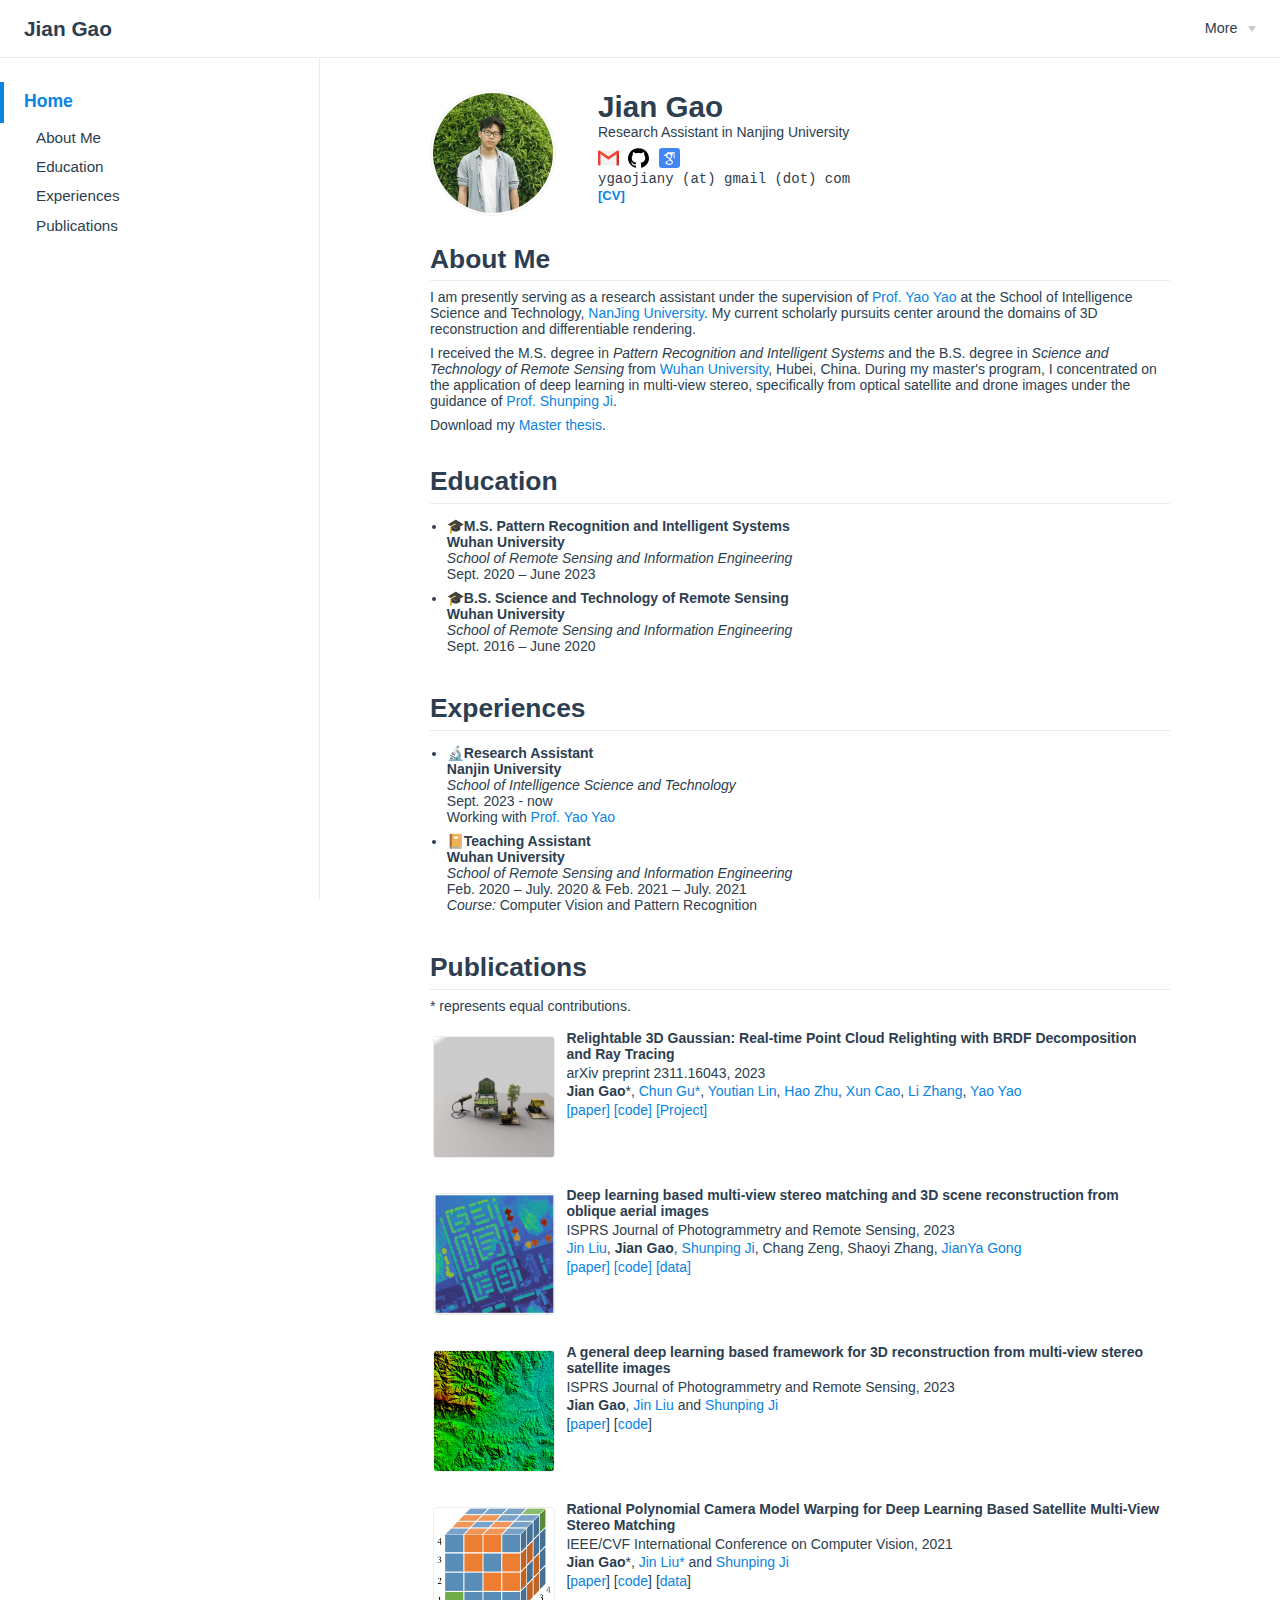
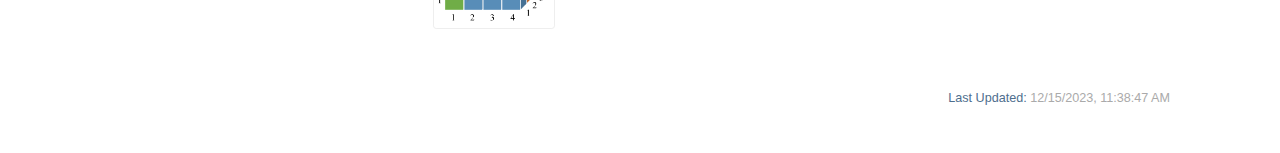
==== commit 9736fcdc: "update" ====
--- a/index.html
+++ b/index.html
@@ -4,36 +4,29 @@
     <meta charset="utf-8">
     <meta name="viewport" content="width=device-width,initial-scale=1">
     <title>Jian Gao</title>
-    <meta name="generator" content="VuePress 1.9.10">
+    <meta name="description" content="Website of Jian Gao">
     <link rel="icon" href="home.png">
-    <meta name="description" content="Website of Jian Gao">
     
-    <link rel="preload" href="/assets/css/0.styles.c6499070.css" as="style"><link rel="preload" href="/assets/js/app.1e4bc37e.js" as="script"><link rel="preload" href="/assets/js/2.19bfce6f.js" as="script"><link rel="preload" href="/assets/js/1.3865ff35.js" as="script"><link rel="preload" href="/assets/js/24.bce0ea33.js" as="script"><link rel="preload" href="/assets/js/20.c97a6437.js" as="script"><link rel="preload" href="/assets/js/21.a62d2902.js" as="script"><link rel="prefetch" href="/assets/js/10.976f8ad8.js"><link rel="prefetch" href="/assets/js/11.bf4ad581.js"><link rel="prefetch" href="/assets/js/12.9d26b9ee.js"><link rel="prefetch" href="/assets/js/13.b2544316.js"><link rel="prefetch" href="/assets/js/14.0b3faf51.js"><link rel="prefetch" href="/assets/js/15.acd52613.js"><link rel="prefetch" href="/assets/js/16.5518e3fb.js"><link rel="prefetch" href="/assets/js/17.cbac665e.js"><link rel="prefetch" href="/assets/js/18.b7302f57.js"><link rel="prefetch" href="/assets/js/19.97cb4f25.js"><link rel="prefetch" href="/assets/js/22.6b23cce6.js"><link rel="prefetch" href="/assets/js/23.36bc8fcb.js"><link rel="prefetch" href="/assets/js/25.66bdf0d3.js"><link rel="prefetch" href="/assets/js/3.e99af7a9.js"><link rel="prefetch" href="/assets/js/4.4a6efcec.js"><link rel="prefetch" href="/assets/js/5.847e9887.js"><link rel="prefetch" href="/assets/js/6.5b474969.js"><link rel="prefetch" href="/assets/js/7.c54de774.js"><link rel="prefetch" href="/assets/js/vendors~docsearch.11055bee.js">
-    <link rel="stylesheet" href="/assets/css/0.styles.c6499070.css">
+    <link rel="preload" href="/assets/css/0.styles.111968d0.css" as="style"><link rel="preload" href="/assets/js/app.7c683fe2.js" as="script"><link rel="preload" href="/assets/js/2.d072500f.js" as="script"><link rel="preload" href="/assets/js/9.e5a409ee.js" as="script"><link rel="preload" href="/assets/js/5.d46a2d5e.js" as="script"><link rel="preload" href="/assets/js/6.116a6a08.js" as="script"><link rel="prefetch" href="/assets/js/10.0dec2114.js"><link rel="prefetch" href="/assets/js/11.f575b60a.js"><link rel="prefetch" href="/assets/js/3.ff0c6423.js"><link rel="prefetch" href="/assets/js/4.4377ffe5.js"><link rel="prefetch" href="/assets/js/7.29b2101d.js"><link rel="prefetch" href="/assets/js/8.6775da0a.js">
+    <link rel="stylesheet" href="/assets/css/0.styles.111968d0.css">
   </head>
   <body>
-    <div id="app" data-server-rendered="true"><div class="theme-container home-page"><header class="navbar"><div class="sidebar-button"><svg xmlns="http://www.w3.org/2000/svg" aria-hidden="true" role="img" viewBox="0 0 448 512" class="icon"><path fill="currentColor" d="M436 124H12c-6.627 0-12-5.373-12-12V80c0-6.627 5.373-12 12-12h424c6.627 0 12 5.373 12 12v32c0 6.627-5.373 12-12 12zm0 160H12c-6.627 0-12-5.373-12-12v-32c0-6.627 5.373-12 12-12h424c6.627 0 12 5.373 12 12v32c0 6.627-5.373 12-12 12zm0 160H12c-6.627 0-12-5.373-12-12v-32c0-6.627 5.373-12 12-12h424c6.627 0 12 5.373 12 12v32c0 6.627-5.373 12-12 12z"></path></svg></div> <a href="/" aria-current="page" class="home-link router-link-exact-active router-link-active"><!----> <span class="site-name">Jian Gao</span></a> <div class="links"><!----> <nav class="nav-links can-hide"><div class="nav-item"><div class="dropdown-wrapper"><button type="button" aria-label="Menu" class="dropdown-title"><span class="title">More</span> <span class="arrow down"></span></button> <button type="button" aria-label="Menu" class="mobile-dropdown-title"><span class="title">More</span> <span class="arrow right"></span></button> <ul class="nav-dropdown" style="display:none;"><li class="dropdown-item"><!----> <a href="/" aria-current="page" class="nav-link router-link-exact-active router-link-active">
-  Home
-</a></li><li class="dropdown-item"><!----> <a href="https://github.com/ygaojiany" target="_blank" rel="noopener noreferrer" class="nav-link external">
+    <div id="app" data-server-rendered="true"><div class="theme-container home-page"><header class="navbar"><div class="sidebar-button"><svg xmlns="http://www.w3.org/2000/svg" aria-hidden="true" role="img" viewBox="0 0 448 512" class="icon"><path fill="currentColor" d="M436 124H12c-6.627 0-12-5.373-12-12V80c0-6.627 5.373-12 12-12h424c6.627 0 12 5.373 12 12v32c0 6.627-5.373 12-12 12zm0 160H12c-6.627 0-12-5.373-12-12v-32c0-6.627 5.373-12 12-12h424c6.627 0 12 5.373 12 12v32c0 6.627-5.373 12-12 12zm0 160H12c-6.627 0-12-5.373-12-12v-32c0-6.627 5.373-12 12-12h424c6.627 0 12 5.373 12 12v32c0 6.627-5.373 12-12 12z"></path></svg></div> <a href="/" class="home-link router-link-exact-active router-link-active"><!----> <span class="site-name">Jian Gao</span></a> <div class="links"><!----> <nav class="nav-links can-hide"><div class="nav-item"><div class="dropdown-wrapper"><button type="button" aria-label="Menu" class="dropdown-title"><span class="title">More</span> <span class="arrow right"></span></button> <ul class="nav-dropdown" style="display:none;"><li class="dropdown-item"><!----> <a href="/" class="nav-link router-link-exact-active router-link-active">Home</a></li><li class="dropdown-item"><!----> <a href="https://github.com/ygaojiany" target="_blank" rel="noopener noreferrer" class="nav-link external">
   Github
-  <span><svg xmlns="http://www.w3.org/2000/svg" aria-hidden="true" focusable="false" x="0px" y="0px" viewBox="0 0 100 100" width="15" height="15" class="icon outbound"><path fill="currentColor" d="M18.8,85.1h56l0,0c2.2,0,4-1.8,4-4v-32h-8v28h-48v-48h28v-8h-32l0,0c-2.2,0-4,1.8-4,4v56C14.8,83.3,16.6,85.1,18.8,85.1z"></path> <polygon fill="currentColor" points="45.7,48.7 51.3,54.3 77.2,28.5 77.2,37.2 85.2,37.2 85.2,14.9 62.8,14.9 62.8,22.9 71.5,22.9"></polygon></svg> <span class="sr-only">(opens new window)</span></span></a></li><li class="dropdown-item"><!----> <a href="https://scholar.google.com/citations?user=Ud-3ID8AAAAJ&amp;hl=en" target="_blank" rel="noopener noreferrer" class="nav-link external">
+  <svg xmlns="http://www.w3.org/2000/svg" aria-hidden="true" x="0px" y="0px" viewBox="0 0 100 100" width="15" height="15" class="icon outbound"><path fill="currentColor" d="M18.8,85.1h56l0,0c2.2,0,4-1.8,4-4v-32h-8v28h-48v-48h28v-8h-32l0,0c-2.2,0-4,1.8-4,4v56C14.8,83.3,16.6,85.1,18.8,85.1z"></path> <polygon fill="currentColor" points="45.7,48.7 51.3,54.3 77.2,28.5 77.2,37.2 85.2,37.2 85.2,14.9 62.8,14.9 62.8,22.9 71.5,22.9"></polygon></svg></a></li><li class="dropdown-item"><!----> <a href="https://scholar.google.com/citations?user=Ud-3ID8AAAAJ&amp;hl=en" target="_blank" rel="noopener noreferrer" class="nav-link external">
   Google Scholar
-  <span><svg xmlns="http://www.w3.org/2000/svg" aria-hidden="true" focusable="false" x="0px" y="0px" viewBox="0 0 100 100" width="15" height="15" class="icon outbound"><path fill="currentColor" d="M18.8,85.1h56l0,0c2.2,0,4-1.8,4-4v-32h-8v28h-48v-48h28v-8h-32l0,0c-2.2,0-4,1.8-4,4v56C14.8,83.3,16.6,85.1,18.8,85.1z"></path> <polygon fill="currentColor" points="45.7,48.7 51.3,54.3 77.2,28.5 77.2,37.2 85.2,37.2 85.2,14.9 62.8,14.9 62.8,22.9 71.5,22.9"></polygon></svg> <span class="sr-only">(opens new window)</span></span></a></li></ul></div></div> <!----></nav></div></header> <div class="sidebar-mask"></div> <aside class="sidebar"><nav class="nav-links"><div class="nav-item"><div class="dropdown-wrapper"><button type="button" aria-label="Menu" class="dropdown-title"><span class="title">More</span> <span class="arrow down"></span></button> <button type="button" aria-label="Menu" class="mobile-dropdown-title"><span class="title">More</span> <span class="arrow right"></span></button> <ul class="nav-dropdown" style="display:none;"><li class="dropdown-item"><!----> <a href="/" aria-current="page" class="nav-link router-link-exact-active router-link-active">
-  Home
-</a></li><li class="dropdown-item"><!----> <a href="https://github.com/ygaojiany" target="_blank" rel="noopener noreferrer" class="nav-link external">
+  <svg xmlns="http://www.w3.org/2000/svg" aria-hidden="true" x="0px" y="0px" viewBox="0 0 100 100" width="15" height="15" class="icon outbound"><path fill="currentColor" d="M18.8,85.1h56l0,0c2.2,0,4-1.8,4-4v-32h-8v28h-48v-48h28v-8h-32l0,0c-2.2,0-4,1.8-4,4v56C14.8,83.3,16.6,85.1,18.8,85.1z"></path> <polygon fill="currentColor" points="45.7,48.7 51.3,54.3 77.2,28.5 77.2,37.2 85.2,37.2 85.2,14.9 62.8,14.9 62.8,22.9 71.5,22.9"></polygon></svg></a></li></ul></div></div> <!----></nav></div></header> <div class="sidebar-mask"></div> <aside class="sidebar"><nav class="nav-links"><div class="nav-item"><div class="dropdown-wrapper"><button type="button" aria-label="Menu" class="dropdown-title"><span class="title">More</span> <span class="arrow right"></span></button> <ul class="nav-dropdown" style="display:none;"><li class="dropdown-item"><!----> <a href="/" class="nav-link router-link-exact-active router-link-active">Home</a></li><li class="dropdown-item"><!----> <a href="https://github.com/ygaojiany" target="_blank" rel="noopener noreferrer" class="nav-link external">
   Github
-  <span><svg xmlns="http://www.w3.org/2000/svg" aria-hidden="true" focusable="false" x="0px" y="0px" viewBox="0 0 100 100" width="15" height="15" class="icon outbound"><path fill="currentColor" d="M18.8,85.1h56l0,0c2.2,0,4-1.8,4-4v-32h-8v28h-48v-48h28v-8h-32l0,0c-2.2,0-4,1.8-4,4v56C14.8,83.3,16.6,85.1,18.8,85.1z"></path> <polygon fill="currentColor" points="45.7,48.7 51.3,54.3 77.2,28.5 77.2,37.2 85.2,37.2 85.2,14.9 62.8,14.9 62.8,22.9 71.5,22.9"></polygon></svg> <span class="sr-only">(opens new window)</span></span></a></li><li class="dropdown-item"><!----> <a href="https://scholar.google.com/citations?user=Ud-3ID8AAAAJ&amp;hl=en" target="_blank" rel="noopener noreferrer" class="nav-link external">
+  <svg xmlns="http://www.w3.org/2000/svg" aria-hidden="true" x="0px" y="0px" viewBox="0 0 100 100" width="15" height="15" class="icon outbound"><path fill="currentColor" d="M18.8,85.1h56l0,0c2.2,0,4-1.8,4-4v-32h-8v28h-48v-48h28v-8h-32l0,0c-2.2,0-4,1.8-4,4v56C14.8,83.3,16.6,85.1,18.8,85.1z"></path> <polygon fill="currentColor" points="45.7,48.7 51.3,54.3 77.2,28.5 77.2,37.2 85.2,37.2 85.2,14.9 62.8,14.9 62.8,22.9 71.5,22.9"></polygon></svg></a></li><li class="dropdown-item"><!----> <a href="https://scholar.google.com/citations?user=Ud-3ID8AAAAJ&amp;hl=en" target="_blank" rel="noopener noreferrer" class="nav-link external">
   Google Scholar
-  <span><svg xmlns="http://www.w3.org/2000/svg" aria-hidden="true" focusable="false" x="0px" y="0px" viewBox="0 0 100 100" width="15" height="15" class="icon outbound"><path fill="currentColor" d="M18.8,85.1h56l0,0c2.2,0,4-1.8,4-4v-32h-8v28h-48v-48h28v-8h-32l0,0c-2.2,0-4,1.8-4,4v56C14.8,83.3,16.6,85.1,18.8,85.1z"></path> <polygon fill="currentColor" points="45.7,48.7 51.3,54.3 77.2,28.5 77.2,37.2 85.2,37.2 85.2,14.9 62.8,14.9 62.8,22.9 71.5,22.9"></polygon></svg> <span class="sr-only">(opens new window)</span></span></a></li></ul></div></div> <!----></nav>  <ul class="sidebar-links"><li><a href="/" aria-current="page" class="active sidebar-link">Home</a><ul class="sidebar-sub-headers"><li class="sidebar-sub-header"><a href="/#about-me" class="sidebar-link">About Me</a></li><li class="sidebar-sub-header"><a href="/#education" class="sidebar-link">Education</a></li><li class="sidebar-sub-header"><a href="/#experiences" class="sidebar-link">Experiences</a></li><li class="sidebar-sub-header"><a href="/#publications" class="sidebar-link">Publications</a></li></ul></li></ul> </aside> <main class="page"> <div class="theme-default-content content__default"><div class="profile"><div class="image"><img src="/profile.jpg" alt></div> <div class="info"><div class="name">
+  <svg xmlns="http://www.w3.org/2000/svg" aria-hidden="true" x="0px" y="0px" viewBox="0 0 100 100" width="15" height="15" class="icon outbound"><path fill="currentColor" d="M18.8,85.1h56l0,0c2.2,0,4-1.8,4-4v-32h-8v28h-48v-48h28v-8h-32l0,0c-2.2,0-4,1.8-4,4v56C14.8,83.3,16.6,85.1,18.8,85.1z"></path> <polygon fill="currentColor" points="45.7,48.7 51.3,54.3 77.2,28.5 77.2,37.2 85.2,37.2 85.2,14.9 62.8,14.9 62.8,22.9 71.5,22.9"></polygon></svg></a></li></ul></div></div> <!----></nav>  <ul class="sidebar-links"><li><a href="/" class="active sidebar-link">Home</a><ul class="sidebar-sub-headers"><li class="sidebar-sub-header"><a href="/#about-me" class="sidebar-link">About Me</a></li><li class="sidebar-sub-header"><a href="/#education" class="sidebar-link">Education</a></li><li class="sidebar-sub-header"><a href="/#experiences" class="sidebar-link">Experiences</a></li><li class="sidebar-sub-header"><a href="/#publications" class="sidebar-link">Publications</a></li></ul></li></ul> </aside> <main class="page"> <div class="theme-default-content content__default"><div class="profile"><div class="image"><img src="/profile.jpg" alt></div> <div class="info"><div class="name">
       Jian Gao
-    </div> <div class="bio"><p>Research Assistant in Nanjing University</p></div> <div class="socials"><div><a href="mailto:ygaojiany@gmail.com" target="_blank"><img src="/icons/email.svg" alt="email" title="email"></a></div><div><a href="https://github.com/ygaojiany" target="_blank"><img src="/icons/github.svg" alt="github" title="github"></a></div><div><a href="https://scholar.google.com/citations?user=Ud-3ID8AAAAJ&amp;hl=en" target="_blank"><img src="/icons/google-scholar.svg" alt="google scholar" title="google scholar"></a></div></div> <div class="contact"><div title="Contact me" class="email">ygaojiany (at) gmail (dot) com</div></div> <div><a target="_blank" href="/data/Reume_JianGao_Dec2023.pdf" title="Download my CV in PDF"><font size="2em" color=""><b>[CV]</b></font></a></div></div></div> <h2 id="about-me">About Me</h2> <p>I am presently serving as a research assistant under the supervision of <a href="https://yoyo000.github.io/" target="_blank" rel="noopener noreferrer">Prof. Yao Yao<span><svg xmlns="http://www.w3.org/2000/svg" aria-hidden="true" focusable="false" x="0px" y="0px" viewBox="0 0 100 100" width="15" height="15" class="icon outbound"><path fill="currentColor" d="M18.8,85.1h56l0,0c2.2,0,4-1.8,4-4v-32h-8v28h-48v-48h28v-8h-32l0,0c-2.2,0-4,1.8-4,4v56C14.8,83.3,16.6,85.1,18.8,85.1z"></path> <polygon fill="currentColor" points="45.7,48.7 51.3,54.3 77.2,28.5 77.2,37.2 85.2,37.2 85.2,14.9 62.8,14.9 62.8,22.9 71.5,22.9"></polygon></svg> <span class="sr-only">(opens new window)</span></span></a> at the School of Intelligence Science and Technology, <a href="https://www.nju.edu.cn/en/" target="_blank" rel="noopener noreferrer">NanJing University<span><svg xmlns="http://www.w3.org/2000/svg" aria-hidden="true" focusable="false" x="0px" y="0px" viewBox="0 0 100 100" width="15" height="15" class="icon outbound"><path fill="currentColor" d="M18.8,85.1h56l0,0c2.2,0,4-1.8,4-4v-32h-8v28h-48v-48h28v-8h-32l0,0c-2.2,0-4,1.8-4,4v56C14.8,83.3,16.6,85.1,18.8,85.1z"></path> <polygon fill="currentColor" points="45.7,48.7 51.3,54.3 77.2,28.5 77.2,37.2 85.2,37.2 85.2,14.9 62.8,14.9 62.8,22.9 71.5,22.9"></polygon></svg> <span class="sr-only">(opens new window)</span></span></a>. My current scholarly pursuits center around the domains of 3D reconstruction and differentiable rendering.</p> <p>I received the M.S. degree in <em>Pattern Recognition and Intelligent Systems</em> and the B.S. degree in <em>Science and Technology of Remote Sensing</em> from <a href="http://en.whu.edu.cn/" target="_blank" rel="noopener noreferrer">Wuhan University<span><svg xmlns="http://www.w3.org/2000/svg" aria-hidden="true" focusable="false" x="0px" y="0px" viewBox="0 0 100 100" width="15" height="15" class="icon outbound"><path fill="currentColor" d="M18.8,85.1h56l0,0c2.2,0,4-1.8,4-4v-32h-8v28h-48v-48h28v-8h-32l0,0c-2.2,0-4,1.8-4,4v56C14.8,83.3,16.6,85.1,18.8,85.1z"></path> <polygon fill="currentColor" points="45.7,48.7 51.3,54.3 77.2,28.5 77.2,37.2 85.2,37.2 85.2,14.9 62.8,14.9 62.8,22.9 71.5,22.9"></polygon></svg> <span class="sr-only">(opens new window)</span></span></a>, Hubei, China. During my master's program, I concentrated on the application of deep learning in multi-view stereo, specifically from optical satellite and drone images under the guidance of <a href="http://gpcv.whu.edu.cn/" target="_blank" rel="noopener noreferrer">Prof. Shunping Ji<span><svg xmlns="http://www.w3.org/2000/svg" aria-hidden="true" focusable="false" x="0px" y="0px" viewBox="0 0 100 100" width="15" height="15" class="icon outbound"><path fill="currentColor" d="M18.8,85.1h56l0,0c2.2,0,4-1.8,4-4v-32h-8v28h-48v-48h28v-8h-32l0,0c-2.2,0-4,1.8-4,4v56C14.8,83.3,16.6,85.1,18.8,85.1z"></path> <polygon fill="currentColor" points="45.7,48.7 51.3,54.3 77.2,28.5 77.2,37.2 85.2,37.2 85.2,14.9 62.8,14.9 62.8,22.9 71.5,22.9"></polygon></svg> <span class="sr-only">(opens new window)</span></span></a>.</p> <p>Download my <a href="./data/Master_thesis_JianGao.pdf">Master thesis</a>.</p> <h2 id="education">Education</h2> <ul><li><p><strong>🎓M.S. Pattern Recognition and Intelligent Systems</strong><br> <strong>Wuhan University</strong><br> <em>School of Remote Sensing and Information Engineering</em><br>
+    </div> <div class="bio"><p>Research Assistant in Nanjing University</p></div> <div class="socials"><div><a href="mailto:ygaojiany@gmail.com" target="_blank"><img src="/icons/email.svg" alt="email" title="email"></a></div><div><a href="https://github.com/ygaojiany" target="_blank"><img src="/icons/github.svg" alt="github" title="github"></a></div><div><a href="https://scholar.google.com/citations?user=Ud-3ID8AAAAJ&amp;hl=en" target="_blank"><img src="/icons/google-scholar.svg" alt="google scholar" title="google scholar"></a></div></div> <div class="contact"><div title="Contact me" class="email">ygaojiany (at) gmail (dot) com</div></div> <div><a target="_blank" href="/data/Reume_JianGao_Dec2023.pdf" title="Download my CV in PDF"><font size="2em" color=""><b>[CV]</b></font></a></div></div></div> <h2 id="about-me">About Me</h2> <p>I am presently serving as a research assistant under the supervision of <a href="https://yoyo000.github.io/" target="_blank" rel="noopener noreferrer">Prof. Yao Yao<svg xmlns="http://www.w3.org/2000/svg" aria-hidden="true" x="0px" y="0px" viewBox="0 0 100 100" width="15" height="15" class="icon outbound"><path fill="currentColor" d="M18.8,85.1h56l0,0c2.2,0,4-1.8,4-4v-32h-8v28h-48v-48h28v-8h-32l0,0c-2.2,0-4,1.8-4,4v56C14.8,83.3,16.6,85.1,18.8,85.1z"></path> <polygon fill="currentColor" points="45.7,48.7 51.3,54.3 77.2,28.5 77.2,37.2 85.2,37.2 85.2,14.9 62.8,14.9 62.8,22.9 71.5,22.9"></polygon></svg></a> at the School of Intelligence Science and Technology, <a href="https://www.nju.edu.cn/en/" target="_blank" rel="noopener noreferrer">NanJing University<svg xmlns="http://www.w3.org/2000/svg" aria-hidden="true" x="0px" y="0px" viewBox="0 0 100 100" width="15" height="15" class="icon outbound"><path fill="currentColor" d="M18.8,85.1h56l0,0c2.2,0,4-1.8,4-4v-32h-8v28h-48v-48h28v-8h-32l0,0c-2.2,0-4,1.8-4,4v56C14.8,83.3,16.6,85.1,18.8,85.1z"></path> <polygon fill="currentColor" points="45.7,48.7 51.3,54.3 77.2,28.5 77.2,37.2 85.2,37.2 85.2,14.9 62.8,14.9 62.8,22.9 71.5,22.9"></polygon></svg></a>. My current scholarly pursuits center around the domains of 3D reconstruction and differentiable rendering.</p> <p>I received the M.S. degree in <em>Pattern Recognition and Intelligent Systems</em> and the B.S. degree in <em>Science and Technology of Remote Sensing</em> from <a href="http://en.whu.edu.cn/" target="_blank" rel="noopener noreferrer">Wuhan University<svg xmlns="http://www.w3.org/2000/svg" aria-hidden="true" x="0px" y="0px" viewBox="0 0 100 100" width="15" height="15" class="icon outbound"><path fill="currentColor" d="M18.8,85.1h56l0,0c2.2,0,4-1.8,4-4v-32h-8v28h-48v-48h28v-8h-32l0,0c-2.2,0-4,1.8-4,4v56C14.8,83.3,16.6,85.1,18.8,85.1z"></path> <polygon fill="currentColor" points="45.7,48.7 51.3,54.3 77.2,28.5 77.2,37.2 85.2,37.2 85.2,14.9 62.8,14.9 62.8,22.9 71.5,22.9"></polygon></svg></a>, Hubei, China. During my master's program, I concentrated on the application of deep learning in multi-view stereo, specifically from optical satellite and drone images under the guidance of <a href="http://gpcv.whu.edu.cn/" target="_blank" rel="noopener noreferrer">Prof. Shunping Ji<svg xmlns="http://www.w3.org/2000/svg" aria-hidden="true" x="0px" y="0px" viewBox="0 0 100 100" width="15" height="15" class="icon outbound"><path fill="currentColor" d="M18.8,85.1h56l0,0c2.2,0,4-1.8,4-4v-32h-8v28h-48v-48h28v-8h-32l0,0c-2.2,0-4,1.8-4,4v56C14.8,83.3,16.6,85.1,18.8,85.1z"></path> <polygon fill="currentColor" points="45.7,48.7 51.3,54.3 77.2,28.5 77.2,37.2 85.2,37.2 85.2,14.9 62.8,14.9 62.8,22.9 71.5,22.9"></polygon></svg></a>.</p> <p>Download my <a href="./data/Master_thesis_JianGao.pdf">Master thesis</a>.</p> <h2 id="education">Education</h2> <ul><li><p><strong>🎓M.S. Pattern Recognition and Intelligent Systems</strong><br> <strong>Wuhan University</strong><br> <em>School of Remote Sensing and Information Engineering</em><br>
 Sept. 2020 – June 2023</p></li> <li><p><strong>🎓B.S. Science and Technology of Remote Sensing</strong><br> <strong>Wuhan University</strong><br> <em>School of Remote Sensing and Information Engineering</em><br>
 Sept. 2016 – June 2020</p></li></ul> <h2 id="experiences">Experiences</h2> <ul><li><p><strong>🔬Research Assistant</strong><br> <strong>Nanjin University</strong><br> <em>School of Intelligence Science and Technology</em><br>
 Sept. 2023 - now<br>
-Working with <a href="https://yoyo000.github.io/" target="_blank" rel="noopener noreferrer">Prof. Yao Yao<span><svg xmlns="http://www.w3.org/2000/svg" aria-hidden="true" focusable="false" x="0px" y="0px" viewBox="0 0 100 100" width="15" height="15" class="icon outbound"><path fill="currentColor" d="M18.8,85.1h56l0,0c2.2,0,4-1.8,4-4v-32h-8v28h-48v-48h28v-8h-32l0,0c-2.2,0-4,1.8-4,4v56C14.8,83.3,16.6,85.1,18.8,85.1z"></path> <polygon fill="currentColor" points="45.7,48.7 51.3,54.3 77.2,28.5 77.2,37.2 85.2,37.2 85.2,14.9 62.8,14.9 62.8,22.9 71.5,22.9"></polygon></svg> <span class="sr-only">(opens new window)</span></span></a></p></li> <li><p><strong>︎📔Teaching Assistant</strong><br> <strong>Wuhan University</strong><br> <em>School of Remote Sensing and Information Engineering</em><br>
-Feb. 2020 – July. 2020 &amp; Feb. 2021 – July. 2021<br> <em>Course:</em> Computer Vision and Pattern Recognition</p></li></ul> <h2 id="publications">Publications</h2> <p>* represents equal contributions.</p> <div class="md-card"><div class="card-image"><img src="/projects/2023Relightable3DGaussian.png" alt></div> <div class="card-content"><p><strong>Relightable 3D Gaussian: Real-time Point Cloud Relighting with BRDF Decomposition and Ray Tracing</strong></p> <p>arXiv preprint 2311.16043, 2023</p> <p><strong>Jian Gao</strong>*, <a href="https://sulvxiangxin.github.io/" target="_blank" rel="noopener noreferrer">Chun Gu*<span><svg xmlns="http://www.w3.org/2000/svg" aria-hidden="true" focusable="false" x="0px" y="0px" viewBox="0 0 100 100" width="15" height="15" class="icon outbound"><path fill="currentColor" d="M18.8,85.1h56l0,0c2.2,0,4-1.8,4-4v-32h-8v28h-48v-48h28v-8h-32l0,0c-2.2,0-4,1.8-4,4v56C14.8,83.3,16.6,85.1,18.8,85.1z"></path> <polygon fill="currentColor" points="45.7,48.7 51.3,54.3 77.2,28.5 77.2,37.2 85.2,37.2 85.2,14.9 62.8,14.9 62.8,22.9 71.5,22.9"></polygon></svg> <span class="sr-only">(opens new window)</span></span></a>, <a href="https://scholar.google.com/citations?user=VhhHLhIAAAAJ&amp;hl=en" target="_blank" rel="noopener noreferrer">Youtian Lin<span><svg xmlns="http://www.w3.org/2000/svg" aria-hidden="true" focusable="false" x="0px" y="0px" viewBox="0 0 100 100" width="15" height="15" class="icon outbound"><path fill="currentColor" d="M18.8,85.1h56l0,0c2.2,0,4-1.8,4-4v-32h-8v28h-48v-48h28v-8h-32l0,0c-2.2,0-4,1.8-4,4v56C14.8,83.3,16.6,85.1,18.8,85.1z"></path> <polygon fill="currentColor" points="45.7,48.7 51.3,54.3 77.2,28.5 77.2,37.2 85.2,37.2 85.2,14.9 62.8,14.9 62.8,22.9 71.5,22.9"></polygon></svg> <span class="sr-only">(opens new window)</span></span></a>, <a href="http://zhuhao.cc/home/" target="_blank" rel="noopener noreferrer">Hao Zhu<span><svg xmlns="http://www.w3.org/2000/svg" aria-hidden="true" focusable="false" x="0px" y="0px" viewBox="0 0 100 100" width="15" height="15" class="icon outbound"><path fill="currentColor" d="M18.8,85.1h56l0,0c2.2,0,4-1.8,4-4v-32h-8v28h-48v-48h28v-8h-32l0,0c-2.2,0-4,1.8-4,4v56C14.8,83.3,16.6,85.1,18.8,85.1z"></path> <polygon fill="currentColor" points="45.7,48.7 51.3,54.3 77.2,28.5 77.2,37.2 85.2,37.2 85.2,14.9 62.8,14.9 62.8,22.9 71.5,22.9"></polygon></svg> <span class="sr-only">(opens new window)</span></span></a>, <a href="https://cite.nju.edu.cn/People/Faculty/20190621/i5054.html" target="_blank" rel="noopener noreferrer">Xun Cao<span><svg xmlns="http://www.w3.org/2000/svg" aria-hidden="true" focusable="false" x="0px" y="0px" viewBox="0 0 100 100" width="15" height="15" class="icon outbound"><path fill="currentColor" d="M18.8,85.1h56l0,0c2.2,0,4-1.8,4-4v-32h-8v28h-48v-48h28v-8h-32l0,0c-2.2,0-4,1.8-4,4v56C14.8,83.3,16.6,85.1,18.8,85.1z"></path> <polygon fill="currentColor" points="45.7,48.7 51.3,54.3 77.2,28.5 77.2,37.2 85.2,37.2 85.2,14.9 62.8,14.9 62.8,22.9 71.5,22.9"></polygon></svg> <span class="sr-only">(opens new window)</span></span></a>, <a href="https://lzrobots.github.io/" target="_blank" rel="noopener noreferrer">Li Zhang<span><svg xmlns="http://www.w3.org/2000/svg" aria-hidden="true" focusable="false" x="0px" y="0px" viewBox="0 0 100 100" width="15" height="15" class="icon outbound"><path fill="currentColor" d="M18.8,85.1h56l0,0c2.2,0,4-1.8,4-4v-32h-8v28h-48v-48h28v-8h-32l0,0c-2.2,0-4,1.8-4,4v56C14.8,83.3,16.6,85.1,18.8,85.1z"></path> <polygon fill="currentColor" points="45.7,48.7 51.3,54.3 77.2,28.5 77.2,37.2 85.2,37.2 85.2,14.9 62.8,14.9 62.8,22.9 71.5,22.9"></polygon></svg> <span class="sr-only">(opens new window)</span></span></a>, <a href="https://yoyo000.github.io/" target="_blank" rel="noopener noreferrer">Yao Yao<span><svg xmlns="http://www.w3.org/2000/svg" aria-hidden="true" focusable="false" x="0px" y="0px" viewBox="0 0 100 100" width="15" height="15" class="icon outbound"><path fill="currentColor" d="M18.8,85.1h56l0,0c2.2,0,4-1.8,4-4v-32h-8v28h-48v-48h28v-8h-32l0,0c-2.2,0-4,1.8-4,4v56C14.8,83.3,16.6,85.1,18.8,85.1z"></path> <polygon fill="currentColor" points="45.7,48.7 51.3,54.3 77.2,28.5 77.2,37.2 85.2,37.2 85.2,14.9 62.8,14.9 62.8,22.9 71.5,22.9"></polygon></svg> <span class="sr-only">(opens new window)</span></span></a></p> <p><a href="https://arxiv.org/abs/2311.16043" target="_blank" rel="noopener noreferrer">[paper]<span><svg xmlns="http://www.w3.org/2000/svg" aria-hidden="true" focusable="false" x="0px" y="0px" viewBox="0 0 100 100" width="15" height="15" class="icon outbound"><path fill="currentColor" d="M18.8,85.1h56l0,0c2.2,0,4-1.8,4-4v-32h-8v28h-48v-48h28v-8h-32l0,0c-2.2,0-4,1.8-4,4v56C14.8,83.3,16.6,85.1,18.8,85.1z"></path> <polygon fill="currentColor" points="45.7,48.7 51.3,54.3 77.2,28.5 77.2,37.2 85.2,37.2 85.2,14.9 62.8,14.9 62.8,22.9 71.5,22.9"></polygon></svg> <span class="sr-only">(opens new window)</span></span></a> <a href="https://github.com/NJU-3DV/Relightable3DGaussian" target="_blank" rel="noopener noreferrer">[code]<span><svg xmlns="http://www.w3.org/2000/svg" aria-hidden="true" focusable="false" x="0px" y="0px" viewBox="0 0 100 100" width="15" height="15" class="icon outbound"><path fill="currentColor" d="M18.8,85.1h56l0,0c2.2,0,4-1.8,4-4v-32h-8v28h-48v-48h28v-8h-32l0,0c-2.2,0-4,1.8-4,4v56C14.8,83.3,16.6,85.1,18.8,85.1z"></path> <polygon fill="currentColor" points="45.7,48.7 51.3,54.3 77.2,28.5 77.2,37.2 85.2,37.2 85.2,14.9 62.8,14.9 62.8,22.9 71.5,22.9"></polygon></svg> <span class="sr-only">(opens new window)</span></span></a> <a href="https://nju-3dv.github.io/projects/Relightable3DGaussian/" target="_blank" rel="noopener noreferrer">[Project]<span><svg xmlns="http://www.w3.org/2000/svg" aria-hidden="true" focusable="false" x="0px" y="0px" viewBox="0 0 100 100" width="15" height="15" class="icon outbound"><path fill="currentColor" d="M18.8,85.1h56l0,0c2.2,0,4-1.8,4-4v-32h-8v28h-48v-48h28v-8h-32l0,0c-2.2,0-4,1.8-4,4v56C14.8,83.3,16.6,85.1,18.8,85.1z"></path> <polygon fill="currentColor" points="45.7,48.7 51.3,54.3 77.2,28.5 77.2,37.2 85.2,37.2 85.2,14.9 62.8,14.9 62.8,22.9 71.5,22.9"></polygon></svg> <span class="sr-only">(opens new window)</span></span></a></p></div></div> <div class="md-card"><div class="card-image"><img src="/projects/2023ISPRS_2.png" alt></div> <div class="card-content"><p><strong>Deep learning based multi-view stereo matching and 3D scene reconstruction from oblique aerial images</strong></p> <p>ISPRS Journal of Photogrammetry and Remote Sensing, 2023</p> <p><a href="https://gpcv-liujin.github.io/" target="_blank" rel="noopener noreferrer">Jin Liu<span><svg xmlns="http://www.w3.org/2000/svg" aria-hidden="true" focusable="false" x="0px" y="0px" viewBox="0 0 100 100" width="15" height="15" class="icon outbound"><path fill="currentColor" d="M18.8,85.1h56l0,0c2.2,0,4-1.8,4-4v-32h-8v28h-48v-48h28v-8h-32l0,0c-2.2,0-4,1.8-4,4v56C14.8,83.3,16.6,85.1,18.8,85.1z"></path> <polygon fill="currentColor" points="45.7,48.7 51.3,54.3 77.2,28.5 77.2,37.2 85.2,37.2 85.2,14.9 62.8,14.9 62.8,22.9 71.5,22.9"></polygon></svg> <span class="sr-only">(opens new window)</span></span></a>, <strong>Jian Gao</strong>, <a href="http://gpcv.whu.edu.cn/" target="_blank" rel="noopener noreferrer">Shunping Ji<span><svg xmlns="http://www.w3.org/2000/svg" aria-hidden="true" focusable="false" x="0px" y="0px" viewBox="0 0 100 100" width="15" height="15" class="icon outbound"><path fill="currentColor" d="M18.8,85.1h56l0,0c2.2,0,4-1.8,4-4v-32h-8v28h-48v-48h28v-8h-32l0,0c-2.2,0-4,1.8-4,4v56C14.8,83.3,16.6,85.1,18.8,85.1z"></path> <polygon fill="currentColor" points="45.7,48.7 51.3,54.3 77.2,28.5 77.2,37.2 85.2,37.2 85.2,14.9 62.8,14.9 62.8,22.9 71.5,22.9"></polygon></svg> <span class="sr-only">(opens new window)</span></span></a>, Chang Zeng, Shaoyi Zhang, <a href="http://www.jygong.com/" target="_blank" rel="noopener noreferrer">JianYa Gong<span><svg xmlns="http://www.w3.org/2000/svg" aria-hidden="true" focusable="false" x="0px" y="0px" viewBox="0 0 100 100" width="15" height="15" class="icon outbound"><path fill="currentColor" d="M18.8,85.1h56l0,0c2.2,0,4-1.8,4-4v-32h-8v28h-48v-48h28v-8h-32l0,0c-2.2,0-4,1.8-4,4v56C14.8,83.3,16.6,85.1,18.8,85.1z"></path> <polygon fill="currentColor" points="45.7,48.7 51.3,54.3 77.2,28.5 77.2,37.2 85.2,37.2 85.2,14.9 62.8,14.9 62.8,22.9 71.5,22.9"></polygon></svg> <span class="sr-only">(opens new window)</span></span></a></p> <p><a href="https://www.sciencedirect.com/science/article/pii/S0924271623002289" target="_blank" rel="noopener noreferrer">[paper]<span><svg xmlns="http://www.w3.org/2000/svg" aria-hidden="true" focusable="false" x="0px" y="0px" viewBox="0 0 100 100" width="15" height="15" class="icon outbound"><path fill="currentColor" d="M18.8,85.1h56l0,0c2.2,0,4-1.8,4-4v-32h-8v28h-48v-48h28v-8h-32l0,0c-2.2,0-4,1.8-4,4v56C14.8,83.3,16.6,85.1,18.8,85.1z"></path> <polygon fill="currentColor" points="45.7,48.7 51.3,54.3 77.2,28.5 77.2,37.2 85.2,37.2 85.2,14.9 62.8,14.9 62.8,22.9 71.5,22.9"></polygon></svg> <span class="sr-only">(opens new window)</span></span></a> <a href="https://github.com/gpcv-liujin/Ada-MVS" target="_blank" rel="noopener noreferrer">[code]<span><svg xmlns="http://www.w3.org/2000/svg" aria-hidden="true" focusable="false" x="0px" y="0px" viewBox="0 0 100 100" width="15" height="15" class="icon outbound"><path fill="currentColor" d="M18.8,85.1h56l0,0c2.2,0,4-1.8,4-4v-32h-8v28h-48v-48h28v-8h-32l0,0c-2.2,0-4,1.8-4,4v56C14.8,83.3,16.6,85.1,18.8,85.1z"></path> <polygon fill="currentColor" points="45.7,48.7 51.3,54.3 77.2,28.5 77.2,37.2 85.2,37.2 85.2,14.9 62.8,14.9 62.8,22.9 71.5,22.9"></polygon></svg> <span class="sr-only">(opens new window)</span></span></a> <a href="http://gpcv.whu.edu.cn/data/whu_omvs.html" target="_blank" rel="noopener noreferrer">[data]<span><svg xmlns="http://www.w3.org/2000/svg" aria-hidden="true" focusable="false" x="0px" y="0px" viewBox="0 0 100 100" width="15" height="15" class="icon outbound"><path fill="currentColor" d="M18.8,85.1h56l0,0c2.2,0,4-1.8,4-4v-32h-8v28h-48v-48h28v-8h-32l0,0c-2.2,0-4,1.8-4,4v56C14.8,83.3,16.6,85.1,18.8,85.1z"></path> <polygon fill="currentColor" points="45.7,48.7 51.3,54.3 77.2,28.5 77.2,37.2 85.2,37.2 85.2,14.9 62.8,14.9 62.8,22.9 71.5,22.9"></polygon></svg> <span class="sr-only">(opens new window)</span></span></a></p></div></div> <div class="md-card"><div class="card-image"><img src="/projects/2023ISPRS.png" alt></div> <div class="card-content"><p><strong>A general deep learning based framework for 3D reconstruction from multi-view stereo satellite images</strong></p> <p>ISPRS Journal of Photogrammetry and Remote Sensing, 2023</p> <p><strong>Jian Gao</strong>, <a href="https://gpcv-liujin.github.io/" target="_blank" rel="noopener noreferrer">Jin Liu<span><svg xmlns="http://www.w3.org/2000/svg" aria-hidden="true" focusable="false" x="0px" y="0px" viewBox="0 0 100 100" width="15" height="15" class="icon outbound"><path fill="currentColor" d="M18.8,85.1h56l0,0c2.2,0,4-1.8,4-4v-32h-8v28h-48v-48h28v-8h-32l0,0c-2.2,0-4,1.8-4,4v56C14.8,83.3,16.6,85.1,18.8,85.1z"></path> <polygon fill="currentColor" points="45.7,48.7 51.3,54.3 77.2,28.5 77.2,37.2 85.2,37.2 85.2,14.9 62.8,14.9 62.8,22.9 71.5,22.9"></polygon></svg> <span class="sr-only">(opens new window)</span></span></a> and <a href="http://gpcv.whu.edu.cn/" target="_blank" rel="noopener noreferrer">Shunping Ji<span><svg xmlns="http://www.w3.org/2000/svg" aria-hidden="true" focusable="false" x="0px" y="0px" viewBox="0 0 100 100" width="15" height="15" class="icon outbound"><path fill="currentColor" d="M18.8,85.1h56l0,0c2.2,0,4-1.8,4-4v-32h-8v28h-48v-48h28v-8h-32l0,0c-2.2,0-4,1.8-4,4v56C14.8,83.3,16.6,85.1,18.8,85.1z"></path> <polygon fill="currentColor" points="45.7,48.7 51.3,54.3 77.2,28.5 77.2,37.2 85.2,37.2 85.2,14.9 62.8,14.9 62.8,22.9 71.5,22.9"></polygon></svg> <span class="sr-only">(opens new window)</span></span></a></p> <p>[<a href="https://www.sciencedirect.com/science/article/pii/S0924271622003276" target="_blank" rel="noopener noreferrer">paper<span><svg xmlns="http://www.w3.org/2000/svg" aria-hidden="true" focusable="false" x="0px" y="0px" viewBox="0 0 100 100" width="15" height="15" class="icon outbound"><path fill="currentColor" d="M18.8,85.1h56l0,0c2.2,0,4-1.8,4-4v-32h-8v28h-48v-48h28v-8h-32l0,0c-2.2,0-4,1.8-4,4v56C14.8,83.3,16.6,85.1,18.8,85.1z"></path> <polygon fill="currentColor" points="45.7,48.7 51.3,54.3 77.2,28.5 77.2,37.2 85.2,37.2 85.2,14.9 62.8,14.9 62.8,22.9 71.5,22.9"></polygon></svg> <span class="sr-only">(opens new window)</span></span></a>] [<a href="http://gpcv.whu.edu.cn/data/3d/mvs.html" target="_blank" rel="noopener noreferrer">code<span><svg xmlns="http://www.w3.org/2000/svg" aria-hidden="true" focusable="false" x="0px" y="0px" viewBox="0 0 100 100" width="15" height="15" class="icon outbound"><path fill="currentColor" d="M18.8,85.1h56l0,0c2.2,0,4-1.8,4-4v-32h-8v28h-48v-48h28v-8h-32l0,0c-2.2,0-4,1.8-4,4v56C14.8,83.3,16.6,85.1,18.8,85.1z"></path> <polygon fill="currentColor" points="45.7,48.7 51.3,54.3 77.2,28.5 77.2,37.2 85.2,37.2 85.2,14.9 62.8,14.9 62.8,22.9 71.5,22.9"></polygon></svg> <span class="sr-only">(opens new window)</span></span></a>]</p></div></div> <div class="md-card"><div class="card-image"><img src="/projects/2021ICCV.png" alt></div> <div class="card-content"><p><strong>Rational Polynomial Camera Model Warping for Deep Learning Based Satellite Multi-View Stereo Matching</strong></p> <p>IEEE/CVF International Conference on Computer Vision, 2021</p> <p><strong>Jian Gao</strong>*, <a href="https://gpcv-liujin.github.io/" target="_blank" rel="noopener noreferrer">Jin Liu*<span><svg xmlns="http://www.w3.org/2000/svg" aria-hidden="true" focusable="false" x="0px" y="0px" viewBox="0 0 100 100" width="15" height="15" class="icon outbound"><path fill="currentColor" d="M18.8,85.1h56l0,0c2.2,0,4-1.8,4-4v-32h-8v28h-48v-48h28v-8h-32l0,0c-2.2,0-4,1.8-4,4v56C14.8,83.3,16.6,85.1,18.8,85.1z"></path> <polygon fill="currentColor" points="45.7,48.7 51.3,54.3 77.2,28.5 77.2,37.2 85.2,37.2 85.2,14.9 62.8,14.9 62.8,22.9 71.5,22.9"></polygon></svg> <span class="sr-only">(opens new window)</span></span></a> and <a href="http://gpcv.whu.edu.cn/" target="_blank" rel="noopener noreferrer">Shunping Ji<span><svg xmlns="http://www.w3.org/2000/svg" aria-hidden="true" focusable="false" x="0px" y="0px" viewBox="0 0 100 100" width="15" height="15" class="icon outbound"><path fill="currentColor" d="M18.8,85.1h56l0,0c2.2,0,4-1.8,4-4v-32h-8v28h-48v-48h28v-8h-32l0,0c-2.2,0-4,1.8-4,4v56C14.8,83.3,16.6,85.1,18.8,85.1z"></path> <polygon fill="currentColor" points="45.7,48.7 51.3,54.3 77.2,28.5 77.2,37.2 85.2,37.2 85.2,14.9 62.8,14.9 62.8,22.9 71.5,22.9"></polygon></svg> <span class="sr-only">(opens new window)</span></span></a></p> <p>[<a href="https://openaccess.thecvf.com/content/ICCV2021/html/Gao_Rational_Polynomial_Camera_Model_Warping_for_Deep_Learning_Based_Satellite_ICCV_2021_paper.html" target="_blank" rel="noopener noreferrer">paper<span><svg xmlns="http://www.w3.org/2000/svg" aria-hidden="true" focusable="false" x="0px" y="0px" viewBox="0 0 100 100" width="15" height="15" class="icon outbound"><path fill="currentColor" d="M18.8,85.1h56l0,0c2.2,0,4-1.8,4-4v-32h-8v28h-48v-48h28v-8h-32l0,0c-2.2,0-4,1.8-4,4v56C14.8,83.3,16.6,85.1,18.8,85.1z"></path> <polygon fill="currentColor" points="45.7,48.7 51.3,54.3 77.2,28.5 77.2,37.2 85.2,37.2 85.2,14.9 62.8,14.9 62.8,22.9 71.5,22.9"></polygon></svg> <span class="sr-only">(opens new window)</span></span></a>] [<a href="https://github.com/WHU-GPCV/SatMVS" target="_blank" rel="noopener noreferrer">code<span><svg xmlns="http://www.w3.org/2000/svg" aria-hidden="true" focusable="false" x="0px" y="0px" viewBox="0 0 100 100" width="15" height="15" class="icon outbound"><path fill="currentColor" d="M18.8,85.1h56l0,0c2.2,0,4-1.8,4-4v-32h-8v28h-48v-48h28v-8h-32l0,0c-2.2,0-4,1.8-4,4v56C14.8,83.3,16.6,85.1,18.8,85.1z"></path> <polygon fill="currentColor" points="45.7,48.7 51.3,54.3 77.2,28.5 77.2,37.2 85.2,37.2 85.2,14.9 62.8,14.9 62.8,22.9 71.5,22.9"></polygon></svg> <span class="sr-only">(opens new window)</span></span></a>] [<a href="http://gpcv.whu.edu.cn/data/whu_tlc.html" target="_blank" rel="noopener noreferrer">data<span><svg xmlns="http://www.w3.org/2000/svg" aria-hidden="true" focusable="false" x="0px" y="0px" viewBox="0 0 100 100" width="15" height="15" class="icon outbound"><path fill="currentColor" d="M18.8,85.1h56l0,0c2.2,0,4-1.8,4-4v-32h-8v28h-48v-48h28v-8h-32l0,0c-2.2,0-4,1.8-4,4v56C14.8,83.3,16.6,85.1,18.8,85.1z"></path> <polygon fill="currentColor" points="45.7,48.7 51.3,54.3 77.2,28.5 77.2,37.2 85.2,37.2 85.2,14.9 62.8,14.9 62.8,22.9 71.5,22.9"></polygon></svg> <span class="sr-only">(opens new window)</span></span></a>]</p></div></div> <br> <br> <br> <p align="center" style="font-size:15px;color:#DCDCDC;">Listen to some music to relax! Music from https://www.chosic.com/free-music/all/.</p></div> <footer class="page-edit"><!----> <!----></footer> <!----> </main></div><div class="global-ui"><canvas id="vuepress-canvas-cursor"></canvas><div class="reco-bgm-panel" data-v-b1d3339e><audio id="bgm" src="./songs/Brendan_Kinsella_Mozart_Sonata_No_13_In_B_Flat_Major_K333_II_Andante_Cantabile.mp3" data-v-b1d3339e></audio> <div class="reco-float-box" style="bottom:10px;right:10px;z-index:999999;display:none;" data-v-b1d3339e data-v-41bcba48 data-v-b1d3339e><img src="./music.png" data-v-b1d3339e></div> <div class="reco-bgm-box" style="left:10px;bottom:10px;z-index:999999;" data-v-b1d3339e data-v-41bcba48 data-v-b1d3339e><div class="reco-bgm-cover" style="background-image:url(./music.png);" data-v-b1d3339e><div class="mini-operation" style="display:none;" data-v-b1d3339e><i class="reco-bgm reco-bgm-pause" style="display:none;" data-v-b1d3339e></i> <i class="reco-bgm reco-bgm-play" style="display:none;" data-v-b1d3339e></i></div> <div class="falut-message" style="display:none;" data-v-b1d3339e>
-          播放失败
-        </div></div> <div class="reco-bgm-info" data-v-b1d3339e data-v-41bcba48 data-v-b1d3339e><div class="info-box" data-v-b1d3339e><i class="reco-bgm reco-bgm-music music" data-v-b1d3339e></i>Mozart - Sonata No. 13 In B Flat Major, K.333 - II. Andante Cantabile</div> <div class="info-box" data-v-b1d3339e><i class="reco-bgm reco-bgm-artist" data-v-b1d3339e></i>Mozart (Performed by Brendan Kinsella)</div> <div class="reco-bgm-progress" data-v-b1d3339e><div class="progress-bar" data-v-b1d3339e><div class="bar" data-v-b1d3339e></div></div></div> <div class="reco-bgm-operation" data-v-b1d3339e><i class="reco-bgm reco-bgm-last last" data-v-b1d3339e></i> <i class="reco-bgm reco-bgm-pause pause" style="display:none;" data-v-b1d3339e></i> <i class="reco-bgm reco-bgm-play play" data-v-b1d3339e></i> <i class="reco-bgm reco-bgm-next next" data-v-b1d3339e></i> <i class="reco-bgm reco-bgm-volume1 volume" data-v-b1d3339e></i> <i class="reco-bgm reco-bgm-mute mute" style="display:none;" data-v-b1d3339e></i> <div class="volume-bar" data-v-b1d3339e><div class="bar" data-v-b1d3339e></div></div></div></div> <div class="reco-bgm-left-box" data-v-b1d3339e data-v-41bcba48 data-v-b1d3339e><i class="reco-bgm reco-bgm-left" data-v-b1d3339e></i></div></div></div></div></div>
-    <script src="/assets/js/app.1e4bc37e.js" defer></script><script src="/assets/js/2.19bfce6f.js" defer></script><script src="/assets/js/1.3865ff35.js" defer></script><script src="/assets/js/24.bce0ea33.js" defer></script><script src="/assets/js/20.c97a6437.js" defer></script><script src="/assets/js/21.a62d2902.js" defer></script>
+Working with <a href="https://yoyo000.github.io/" target="_blank" rel="noopener noreferrer">Prof. Yao Yao<svg xmlns="http://www.w3.org/2000/svg" aria-hidden="true" x="0px" y="0px" viewBox="0 0 100 100" width="15" height="15" class="icon outbound"><path fill="currentColor" d="M18.8,85.1h56l0,0c2.2,0,4-1.8,4-4v-32h-8v28h-48v-48h28v-8h-32l0,0c-2.2,0-4,1.8-4,4v56C14.8,83.3,16.6,85.1,18.8,85.1z"></path> <polygon fill="currentColor" points="45.7,48.7 51.3,54.3 77.2,28.5 77.2,37.2 85.2,37.2 85.2,14.9 62.8,14.9 62.8,22.9 71.5,22.9"></polygon></svg></a></p></li> <li><p><strong>︎📔Teaching Assistant</strong><br> <strong>Wuhan University</strong><br> <em>School of Remote Sensing and Information Engineering</em><br>
+Feb. 2020 – July. 2020 &amp; Feb. 2021 – July. 2021<br> <em>Course:</em> Computer Vision and Pattern Recognition</p></li></ul> <h2 id="publications">Publications</h2> <p>* represents equal contributions.</p> <div class="md-card"><div class="card-image"><img src="/projects/2023Relightable3DGaussian.png" alt></div> <div class="card-content"><p><strong>Relightable 3D Gaussian: Real-time Point Cloud Relighting with BRDF Decomposition and Ray Tracing</strong></p> <p>arXiv preprint 2311.16043, 2023</p> <p><strong>Jian Gao</strong>*, <a href="https://sulvxiangxin.github.io/" target="_blank" rel="noopener noreferrer">Chun Gu*<svg xmlns="http://www.w3.org/2000/svg" aria-hidden="true" x="0px" y="0px" viewBox="0 0 100 100" width="15" height="15" class="icon outbound"><path fill="currentColor" d="M18.8,85.1h56l0,0c2.2,0,4-1.8,4-4v-32h-8v28h-48v-48h28v-8h-32l0,0c-2.2,0-4,1.8-4,4v56C14.8,83.3,16.6,85.1,18.8,85.1z"></path> <polygon fill="currentColor" points="45.7,48.7 51.3,54.3 77.2,28.5 77.2,37.2 85.2,37.2 85.2,14.9 62.8,14.9 62.8,22.9 71.5,22.9"></polygon></svg></a>, <a href="https://scholar.google.com/citations?user=VhhHLhIAAAAJ&amp;hl=en" target="_blank" rel="noopener noreferrer">Youtian Lin<svg xmlns="http://www.w3.org/2000/svg" aria-hidden="true" x="0px" y="0px" viewBox="0 0 100 100" width="15" height="15" class="icon outbound"><path fill="currentColor" d="M18.8,85.1h56l0,0c2.2,0,4-1.8,4-4v-32h-8v28h-48v-48h28v-8h-32l0,0c-2.2,0-4,1.8-4,4v56C14.8,83.3,16.6,85.1,18.8,85.1z"></path> <polygon fill="currentColor" points="45.7,48.7 51.3,54.3 77.2,28.5 77.2,37.2 85.2,37.2 85.2,14.9 62.8,14.9 62.8,22.9 71.5,22.9"></polygon></svg></a>, <a href="http://zhuhao.cc/home/" target="_blank" rel="noopener noreferrer">Hao Zhu<svg xmlns="http://www.w3.org/2000/svg" aria-hidden="true" x="0px" y="0px" viewBox="0 0 100 100" width="15" height="15" class="icon outbound"><path fill="currentColor" d="M18.8,85.1h56l0,0c2.2,0,4-1.8,4-4v-32h-8v28h-48v-48h28v-8h-32l0,0c-2.2,0-4,1.8-4,4v56C14.8,83.3,16.6,85.1,18.8,85.1z"></path> <polygon fill="currentColor" points="45.7,48.7 51.3,54.3 77.2,28.5 77.2,37.2 85.2,37.2 85.2,14.9 62.8,14.9 62.8,22.9 71.5,22.9"></polygon></svg></a>, <a href="https://cite.nju.edu.cn/People/Faculty/20190621/i5054.html" target="_blank" rel="noopener noreferrer">Xun Cao<svg xmlns="http://www.w3.org/2000/svg" aria-hidden="true" x="0px" y="0px" viewBox="0 0 100 100" width="15" height="15" class="icon outbound"><path fill="currentColor" d="M18.8,85.1h56l0,0c2.2,0,4-1.8,4-4v-32h-8v28h-48v-48h28v-8h-32l0,0c-2.2,0-4,1.8-4,4v56C14.8,83.3,16.6,85.1,18.8,85.1z"></path> <polygon fill="currentColor" points="45.7,48.7 51.3,54.3 77.2,28.5 77.2,37.2 85.2,37.2 85.2,14.9 62.8,14.9 62.8,22.9 71.5,22.9"></polygon></svg></a>, <a href="https://lzrobots.github.io/" target="_blank" rel="noopener noreferrer">Li Zhang<svg xmlns="http://www.w3.org/2000/svg" aria-hidden="true" x="0px" y="0px" viewBox="0 0 100 100" width="15" height="15" class="icon outbound"><path fill="currentColor" d="M18.8,85.1h56l0,0c2.2,0,4-1.8,4-4v-32h-8v28h-48v-48h28v-8h-32l0,0c-2.2,0-4,1.8-4,4v56C14.8,83.3,16.6,85.1,18.8,85.1z"></path> <polygon fill="currentColor" points="45.7,48.7 51.3,54.3 77.2,28.5 77.2,37.2 85.2,37.2 85.2,14.9 62.8,14.9 62.8,22.9 71.5,22.9"></polygon></svg></a>, <a href="https://yoyo000.github.io/" target="_blank" rel="noopener noreferrer">Yao Yao<svg xmlns="http://www.w3.org/2000/svg" aria-hidden="true" x="0px" y="0px" viewBox="0 0 100 100" width="15" height="15" class="icon outbound"><path fill="currentColor" d="M18.8,85.1h56l0,0c2.2,0,4-1.8,4-4v-32h-8v28h-48v-48h28v-8h-32l0,0c-2.2,0-4,1.8-4,4v56C14.8,83.3,16.6,85.1,18.8,85.1z"></path> <polygon fill="currentColor" points="45.7,48.7 51.3,54.3 77.2,28.5 77.2,37.2 85.2,37.2 85.2,14.9 62.8,14.9 62.8,22.9 71.5,22.9"></polygon></svg></a></p> <p><a href="https://arxiv.org/abs/2311.16043" target="_blank" rel="noopener noreferrer">[paper]<svg xmlns="http://www.w3.org/2000/svg" aria-hidden="true" x="0px" y="0px" viewBox="0 0 100 100" width="15" height="15" class="icon outbound"><path fill="currentColor" d="M18.8,85.1h56l0,0c2.2,0,4-1.8,4-4v-32h-8v28h-48v-48h28v-8h-32l0,0c-2.2,0-4,1.8-4,4v56C14.8,83.3,16.6,85.1,18.8,85.1z"></path> <polygon fill="currentColor" points="45.7,48.7 51.3,54.3 77.2,28.5 77.2,37.2 85.2,37.2 85.2,14.9 62.8,14.9 62.8,22.9 71.5,22.9"></polygon></svg></a> <a href="https://github.com/NJU-3DV/Relightable3DGaussian" target="_blank" rel="noopener noreferrer">[code]<svg xmlns="http://www.w3.org/2000/svg" aria-hidden="true" x="0px" y="0px" viewBox="0 0 100 100" width="15" height="15" class="icon outbound"><path fill="currentColor" d="M18.8,85.1h56l0,0c2.2,0,4-1.8,4-4v-32h-8v28h-48v-48h28v-8h-32l0,0c-2.2,0-4,1.8-4,4v56C14.8,83.3,16.6,85.1,18.8,85.1z"></path> <polygon fill="currentColor" points="45.7,48.7 51.3,54.3 77.2,28.5 77.2,37.2 85.2,37.2 85.2,14.9 62.8,14.9 62.8,22.9 71.5,22.9"></polygon></svg></a> <a href="https://nju-3dv.github.io/projects/Relightable3DGaussian/" target="_blank" rel="noopener noreferrer">[Project]<svg xmlns="http://www.w3.org/2000/svg" aria-hidden="true" x="0px" y="0px" viewBox="0 0 100 100" width="15" height="15" class="icon outbound"><path fill="currentColor" d="M18.8,85.1h56l0,0c2.2,0,4-1.8,4-4v-32h-8v28h-48v-48h28v-8h-32l0,0c-2.2,0-4,1.8-4,4v56C14.8,83.3,16.6,85.1,18.8,85.1z"></path> <polygon fill="currentColor" points="45.7,48.7 51.3,54.3 77.2,28.5 77.2,37.2 85.2,37.2 85.2,14.9 62.8,14.9 62.8,22.9 71.5,22.9"></polygon></svg></a></p></div></div> <div class="md-card"><div class="card-image"><img src="/projects/2023ISPRS_2.png" alt></div> <div class="card-content"><p><strong>Deep learning based multi-view stereo matching and 3D scene reconstruction from oblique aerial images</strong></p> <p>ISPRS Journal of Photogrammetry and Remote Sensing, 2023</p> <p><a href="https://gpcv-liujin.github.io/" target="_blank" rel="noopener noreferrer">Jin Liu<svg xmlns="http://www.w3.org/2000/svg" aria-hidden="true" x="0px" y="0px" viewBox="0 0 100 100" width="15" height="15" class="icon outbound"><path fill="currentColor" d="M18.8,85.1h56l0,0c2.2,0,4-1.8,4-4v-32h-8v28h-48v-48h28v-8h-32l0,0c-2.2,0-4,1.8-4,4v56C14.8,83.3,16.6,85.1,18.8,85.1z"></path> <polygon fill="currentColor" points="45.7,48.7 51.3,54.3 77.2,28.5 77.2,37.2 85.2,37.2 85.2,14.9 62.8,14.9 62.8,22.9 71.5,22.9"></polygon></svg></a>, <strong>Jian Gao</strong>, <a href="http://gpcv.whu.edu.cn/" target="_blank" rel="noopener noreferrer">Shunping Ji<svg xmlns="http://www.w3.org/2000/svg" aria-hidden="true" x="0px" y="0px" viewBox="0 0 100 100" width="15" height="15" class="icon outbound"><path fill="currentColor" d="M18.8,85.1h56l0,0c2.2,0,4-1.8,4-4v-32h-8v28h-48v-48h28v-8h-32l0,0c-2.2,0-4,1.8-4,4v56C14.8,83.3,16.6,85.1,18.8,85.1z"></path> <polygon fill="currentColor" points="45.7,48.7 51.3,54.3 77.2,28.5 77.2,37.2 85.2,37.2 85.2,14.9 62.8,14.9 62.8,22.9 71.5,22.9"></polygon></svg></a>, Chang Zeng, Shaoyi Zhang, <a href="http://www.jygong.com/" target="_blank" rel="noopener noreferrer">JianYa Gong<svg xmlns="http://www.w3.org/2000/svg" aria-hidden="true" x="0px" y="0px" viewBox="0 0 100 100" width="15" height="15" class="icon outbound"><path fill="currentColor" d="M18.8,85.1h56l0,0c2.2,0,4-1.8,4-4v-32h-8v28h-48v-48h28v-8h-32l0,0c-2.2,0-4,1.8-4,4v56C14.8,83.3,16.6,85.1,18.8,85.1z"></path> <polygon fill="currentColor" points="45.7,48.7 51.3,54.3 77.2,28.5 77.2,37.2 85.2,37.2 85.2,14.9 62.8,14.9 62.8,22.9 71.5,22.9"></polygon></svg></a></p> <p><a href="https://www.sciencedirect.com/science/article/pii/S0924271623002289" target="_blank" rel="noopener noreferrer">[paper]<svg xmlns="http://www.w3.org/2000/svg" aria-hidden="true" x="0px" y="0px" viewBox="0 0 100 100" width="15" height="15" class="icon outbound"><path fill="currentColor" d="M18.8,85.1h56l0,0c2.2,0,4-1.8,4-4v-32h-8v28h-48v-48h28v-8h-32l0,0c-2.2,0-4,1.8-4,4v56C14.8,83.3,16.6,85.1,18.8,85.1z"></path> <polygon fill="currentColor" points="45.7,48.7 51.3,54.3 77.2,28.5 77.2,37.2 85.2,37.2 85.2,14.9 62.8,14.9 62.8,22.9 71.5,22.9"></polygon></svg></a> <a href="https://github.com/gpcv-liujin/Ada-MVS" target="_blank" rel="noopener noreferrer">[code]<svg xmlns="http://www.w3.org/2000/svg" aria-hidden="true" x="0px" y="0px" viewBox="0 0 100 100" width="15" height="15" class="icon outbound"><path fill="currentColor" d="M18.8,85.1h56l0,0c2.2,0,4-1.8,4-4v-32h-8v28h-48v-48h28v-8h-32l0,0c-2.2,0-4,1.8-4,4v56C14.8,83.3,16.6,85.1,18.8,85.1z"></path> <polygon fill="currentColor" points="45.7,48.7 51.3,54.3 77.2,28.5 77.2,37.2 85.2,37.2 85.2,14.9 62.8,14.9 62.8,22.9 71.5,22.9"></polygon></svg></a> <a href="http://gpcv.whu.edu.cn/data/whu_omvs.html" target="_blank" rel="noopener noreferrer">[data]<svg xmlns="http://www.w3.org/2000/svg" aria-hidden="true" x="0px" y="0px" viewBox="0 0 100 100" width="15" height="15" class="icon outbound"><path fill="currentColor" d="M18.8,85.1h56l0,0c2.2,0,4-1.8,4-4v-32h-8v28h-48v-48h28v-8h-32l0,0c-2.2,0-4,1.8-4,4v56C14.8,83.3,16.6,85.1,18.8,85.1z"></path> <polygon fill="currentColor" points="45.7,48.7 51.3,54.3 77.2,28.5 77.2,37.2 85.2,37.2 85.2,14.9 62.8,14.9 62.8,22.9 71.5,22.9"></polygon></svg></a></p></div></div> <div class="md-card"><div class="card-image"><img src="/projects/2023ISPRS.png" alt></div> <div class="card-content"><p><strong>A general deep learning based framework for 3D reconstruction from multi-view stereo satellite images</strong></p> <p>ISPRS Journal of Photogrammetry and Remote Sensing, 2023</p> <p><strong>Jian Gao</strong>, <a href="https://gpcv-liujin.github.io/" target="_blank" rel="noopener noreferrer">Jin Liu<svg xmlns="http://www.w3.org/2000/svg" aria-hidden="true" x="0px" y="0px" viewBox="0 0 100 100" width="15" height="15" class="icon outbound"><path fill="currentColor" d="M18.8,85.1h56l0,0c2.2,0,4-1.8,4-4v-32h-8v28h-48v-48h28v-8h-32l0,0c-2.2,0-4,1.8-4,4v56C14.8,83.3,16.6,85.1,18.8,85.1z"></path> <polygon fill="currentColor" points="45.7,48.7 51.3,54.3 77.2,28.5 77.2,37.2 85.2,37.2 85.2,14.9 62.8,14.9 62.8,22.9 71.5,22.9"></polygon></svg></a> and <a href="http://gpcv.whu.edu.cn/" target="_blank" rel="noopener noreferrer">Shunping Ji<svg xmlns="http://www.w3.org/2000/svg" aria-hidden="true" x="0px" y="0px" viewBox="0 0 100 100" width="15" height="15" class="icon outbound"><path fill="currentColor" d="M18.8,85.1h56l0,0c2.2,0,4-1.8,4-4v-32h-8v28h-48v-48h28v-8h-32l0,0c-2.2,0-4,1.8-4,4v56C14.8,83.3,16.6,85.1,18.8,85.1z"></path> <polygon fill="currentColor" points="45.7,48.7 51.3,54.3 77.2,28.5 77.2,37.2 85.2,37.2 85.2,14.9 62.8,14.9 62.8,22.9 71.5,22.9"></polygon></svg></a></p> <p>[<a href="https://www.sciencedirect.com/science/article/pii/S0924271622003276" target="_blank" rel="noopener noreferrer">paper<svg xmlns="http://www.w3.org/2000/svg" aria-hidden="true" x="0px" y="0px" viewBox="0 0 100 100" width="15" height="15" class="icon outbound"><path fill="currentColor" d="M18.8,85.1h56l0,0c2.2,0,4-1.8,4-4v-32h-8v28h-48v-48h28v-8h-32l0,0c-2.2,0-4,1.8-4,4v56C14.8,83.3,16.6,85.1,18.8,85.1z"></path> <polygon fill="currentColor" points="45.7,48.7 51.3,54.3 77.2,28.5 77.2,37.2 85.2,37.2 85.2,14.9 62.8,14.9 62.8,22.9 71.5,22.9"></polygon></svg></a>] [<a href="http://gpcv.whu.edu.cn/data/3d/mvs.html" target="_blank" rel="noopener noreferrer">code<svg xmlns="http://www.w3.org/2000/svg" aria-hidden="true" x="0px" y="0px" viewBox="0 0 100 100" width="15" height="15" class="icon outbound"><path fill="currentColor" d="M18.8,85.1h56l0,0c2.2,0,4-1.8,4-4v-32h-8v28h-48v-48h28v-8h-32l0,0c-2.2,0-4,1.8-4,4v56C14.8,83.3,16.6,85.1,18.8,85.1z"></path> <polygon fill="currentColor" points="45.7,48.7 51.3,54.3 77.2,28.5 77.2,37.2 85.2,37.2 85.2,14.9 62.8,14.9 62.8,22.9 71.5,22.9"></polygon></svg></a>]</p></div></div> <div class="md-card"><div class="card-image"><img src="/projects/2021ICCV.png" alt></div> <div class="card-content"><p><strong>Rational Polynomial Camera Model Warping for Deep Learning Based Satellite Multi-View Stereo Matching</strong></p> <p>IEEE/CVF International Conference on Computer Vision, 2021</p> <p><strong>Jian Gao</strong>*, <a href="https://gpcv-liujin.github.io/" target="_blank" rel="noopener noreferrer">Jin Liu*<svg xmlns="http://www.w3.org/2000/svg" aria-hidden="true" x="0px" y="0px" viewBox="0 0 100 100" width="15" height="15" class="icon outbound"><path fill="currentColor" d="M18.8,85.1h56l0,0c2.2,0,4-1.8,4-4v-32h-8v28h-48v-48h28v-8h-32l0,0c-2.2,0-4,1.8-4,4v56C14.8,83.3,16.6,85.1,18.8,85.1z"></path> <polygon fill="currentColor" points="45.7,48.7 51.3,54.3 77.2,28.5 77.2,37.2 85.2,37.2 85.2,14.9 62.8,14.9 62.8,22.9 71.5,22.9"></polygon></svg></a> and <a href="http://gpcv.whu.edu.cn/" target="_blank" rel="noopener noreferrer">Shunping Ji<svg xmlns="http://www.w3.org/2000/svg" aria-hidden="true" x="0px" y="0px" viewBox="0 0 100 100" width="15" height="15" class="icon outbound"><path fill="currentColor" d="M18.8,85.1h56l0,0c2.2,0,4-1.8,4-4v-32h-8v28h-48v-48h28v-8h-32l0,0c-2.2,0-4,1.8-4,4v56C14.8,83.3,16.6,85.1,18.8,85.1z"></path> <polygon fill="currentColor" points="45.7,48.7 51.3,54.3 77.2,28.5 77.2,37.2 85.2,37.2 85.2,14.9 62.8,14.9 62.8,22.9 71.5,22.9"></polygon></svg></a></p> <p>[<a href="https://openaccess.thecvf.com/content/ICCV2021/html/Gao_Rational_Polynomial_Camera_Model_Warping_for_Deep_Learning_Based_Satellite_ICCV_2021_paper.html" target="_blank" rel="noopener noreferrer">paper<svg xmlns="http://www.w3.org/2000/svg" aria-hidden="true" x="0px" y="0px" viewBox="0 0 100 100" width="15" height="15" class="icon outbound"><path fill="currentColor" d="M18.8,85.1h56l0,0c2.2,0,4-1.8,4-4v-32h-8v28h-48v-48h28v-8h-32l0,0c-2.2,0-4,1.8-4,4v56C14.8,83.3,16.6,85.1,18.8,85.1z"></path> <polygon fill="currentColor" points="45.7,48.7 51.3,54.3 77.2,28.5 77.2,37.2 85.2,37.2 85.2,14.9 62.8,14.9 62.8,22.9 71.5,22.9"></polygon></svg></a>] [<a href="https://github.com/WHU-GPCV/SatMVS" target="_blank" rel="noopener noreferrer">code<svg xmlns="http://www.w3.org/2000/svg" aria-hidden="true" x="0px" y="0px" viewBox="0 0 100 100" width="15" height="15" class="icon outbound"><path fill="currentColor" d="M18.8,85.1h56l0,0c2.2,0,4-1.8,4-4v-32h-8v28h-48v-48h28v-8h-32l0,0c-2.2,0-4,1.8-4,4v56C14.8,83.3,16.6,85.1,18.8,85.1z"></path> <polygon fill="currentColor" points="45.7,48.7 51.3,54.3 77.2,28.5 77.2,37.2 85.2,37.2 85.2,14.9 62.8,14.9 62.8,22.9 71.5,22.9"></polygon></svg></a>] [<a href="http://gpcv.whu.edu.cn/data/whu_tlc.html" target="_blank" rel="noopener noreferrer">data<svg xmlns="http://www.w3.org/2000/svg" aria-hidden="true" x="0px" y="0px" viewBox="0 0 100 100" width="15" height="15" class="icon outbound"><path fill="currentColor" d="M18.8,85.1h56l0,0c2.2,0,4-1.8,4-4v-32h-8v28h-48v-48h28v-8h-32l0,0c-2.2,0-4,1.8-4,4v56C14.8,83.3,16.6,85.1,18.8,85.1z"></path> <polygon fill="currentColor" points="45.7,48.7 51.3,54.3 77.2,28.5 77.2,37.2 85.2,37.2 85.2,14.9 62.8,14.9 62.8,22.9 71.5,22.9"></polygon></svg></a>]</p></div></div></div> <footer class="page-edit"><!----> <div class="last-updated"><span class="prefix">Last Updated:</span> <span class="time">12/15/2023, 11:38:47 AM</span></div></footer> <!----> </main></div><div class="global-ui"><!----></div></div>
+    <script src="/assets/js/app.7c683fe2.js" defer></script><script src="/assets/js/2.d072500f.js" defer></script><script src="/assets/js/9.e5a409ee.js" defer></script><script src="/assets/js/5.d46a2d5e.js" defer></script><script src="/assets/js/6.116a6a08.js" defer></script>
   </body>
 </html>
--- a/assets/css/0.styles.111968d0.css
+++ b/assets/css/0.styles.111968d0.css
@@ -0,0 +1 @@
+#nprogress{pointer-events:none}#nprogress .bar{background:#0984e3;position:fixed;z-index:1031;top:0;left:0;width:100%;height:2px}#nprogress .peg{display:block;position:absolute;right:0;width:100px;height:100%;box-shadow:0 0 10px #0984e3,0 0 5px #0984e3;opacity:1;-webkit-transform:rotate(3deg) translateY(-4px);transform:rotate(3deg) translateY(-4px)}#nprogress .spinner{display:block;position:fixed;z-index:1031;top:15px;right:15px}#nprogress .spinner-icon{width:18px;height:18px;box-sizing:border-box;border-color:#0984e3 transparent transparent #0984e3;border-style:solid;border-width:2px;border-radius:50%;-webkit-animation:nprogress-spinner .4s linear infinite;animation:nprogress-spinner .4s linear infinite}.nprogress-custom-parent{overflow:hidden;position:relative}.nprogress-custom-parent #nprogress .bar,.nprogress-custom-parent #nprogress .spinner{position:absolute}@-webkit-keyframes nprogress-spinner{0%{-webkit-transform:rotate(0deg);transform:rotate(0deg)}to{-webkit-transform:rotate(1turn);transform:rotate(1turn)}}@keyframes nprogress-spinner{0%{-webkit-transform:rotate(0deg);transform:rotate(0deg)}to{-webkit-transform:rotate(1turn);transform:rotate(1turn)}}.go-to-top[data-v-5fd4ef0c]{cursor:pointer;position:fixed;bottom:2rem;right:2.5rem;width:2rem;color:#0984e3;z-index:1}.go-to-top[data-v-5fd4ef0c]:hover{color:#47aaf8}@media (max-width:959px){.go-to-top[data-v-5fd4ef0c]{display:none}}.fade-enter-active[data-v-5fd4ef0c],.fade-leave-active[data-v-5fd4ef0c]{-webkit-transition:opacity .3s;transition:opacity .3s}.fade-enter[data-v-5fd4ef0c],.fade-leave-to[data-v-5fd4ef0c]{opacity:0}.icon.outbound{color:#aaa;display:inline-block;vertical-align:middle;position:relative;top:-1px}.home{padding:3.6rem 2rem 0;max-width:960px;margin:0 auto;display:block}.home .hero{text-align:center}.home .hero img{max-width:100%;max-height:280px;display:block;margin:3rem auto 1.5rem}.home .hero h1{font-size:3rem}.home .hero .action,.home .hero .description,.home .hero h1{margin:1.8rem auto}.home .hero .description{max-width:35rem;font-size:1.6rem;line-height:1.3;color:#6a8bad}.home .hero .action-button{display:inline-block;font-size:1.2rem;color:#fff;background-color:#0984e3;padding:.8rem 1.6rem;border-radius:4px;-webkit-transition:background-color .1s ease;transition:background-color .1s ease;box-sizing:border-box;border-bottom:1px solid #0877cc}.home .hero .action-button:hover{background-color:#1292f6}.home .features{border-top:1px solid #eaecef;padding:1.2rem 0;margin-top:2.5rem;display:-webkit-box;display:flex;flex-wrap:wrap;-webkit-box-align:start;align-items:flex-start;align-content:stretch;-webkit-box-pack:justify;justify-content:space-between}.home .feature{-webkit-box-flex:1;flex-grow:1;flex-basis:30%;max-width:30%}.home .feature h2{font-size:1.4rem;font-weight:500;border-bottom:none;padding-bottom:0;color:#3a5169}.home .feature p{color:#4e6e8e}.home .footer{padding:2.5rem;border-top:1px solid #eaecef;text-align:center;color:#4e6e8e}@media (max-width:719px){.home .features{-webkit-box-orient:vertical;-webkit-box-direction:normal;flex-direction:column}.home .feature{max-width:100%;padding:0 2.5rem}}@media (max-width:419px){.home{padding-left:1.5rem;padding-right:1.5rem}.home .hero img{max-height:210px;margin:2rem auto 1.2rem}.home .hero h1{font-size:2rem}.home .hero .action,.home .hero .description,.home .hero h1{margin:1.2rem auto}.home .hero .description{font-size:1.2rem}.home .hero .action-button{font-size:1rem;padding:.6rem 1.2rem}.home .feature h2{font-size:1.25rem}}.search-box{display:inline-block;position:relative;margin-right:1rem}.search-box input{cursor:text;width:10rem;height:2rem;color:#4e6e8e;display:inline-block;border:1px solid #cfd4db;border-radius:2rem;font-size:.9rem;line-height:2rem;padding:0 .5rem 0 2rem;outline:none;-webkit-transition:all .2s ease;transition:all .2s ease;background:#fff url(/assets/img/search.83621669.svg) .6rem .5rem no-repeat;background-size:1rem}.search-box input:focus{cursor:auto;border-color:#0984e3}.search-box .suggestions{background:#fff;width:20rem;position:absolute;top:1.5rem;border:1px solid #cfd4db;border-radius:6px;padding:.4rem;list-style-type:none}.search-box .suggestions.align-right{right:0}.search-box .suggestion{line-height:1.4;padding:.4rem .6rem;border-radius:4px;cursor:pointer}.search-box .suggestion a{white-space:normal;color:#5d82a6}.search-box .suggestion a .page-title{font-weight:600}.search-box .suggestion a .header{font-size:.9em;margin-left:.25em}.search-box .suggestion.focused{background-color:#f3f4f5}.search-box .suggestion.focused a{color:#0984e3}@media (max-width:959px){.search-box input{cursor:pointer;width:0;border-color:transparent;position:relative}.search-box input:focus{cursor:text;left:0;width:10rem}}@media (-ms-high-contrast:none){.search-box input{height:2rem}}@media (max-width:959px) and (min-width:719px){.search-box .suggestions{left:0}}@media (max-width:719px){.search-box{margin-right:0}.search-box input{left:1rem}.search-box .suggestions{right:0}}@media (max-width:419px){.search-box .suggestions{width:calc(100vw - 4rem)}.search-box input:focus{width:8rem}}.sidebar-button{cursor:pointer;display:none;width:1.25rem;height:1.25rem;position:absolute;padding:.6rem;top:.6rem;left:1rem}.sidebar-button .icon{display:block;width:1.25rem;height:1.25rem}@media (max-width:719px){.sidebar-button{display:block}}.dropdown-enter,.dropdown-leave-to{height:0!important}.dropdown-wrapper{cursor:pointer}.dropdown-wrapper .dropdown-title{display:block;font-size:.9rem;font-family:inherit;cursor:inherit;padding:inherit;line-height:1.4rem;background:transparent;border:none;font-weight:500;color:#2c3e50}.dropdown-wrapper .dropdown-title:hover{border-color:transparent}.dropdown-wrapper .dropdown-title .arrow{vertical-align:middle;margin-top:-1px;margin-left:.4rem}.dropdown-wrapper .nav-dropdown .dropdown-item{color:inherit;line-height:1.7rem}.dropdown-wrapper .nav-dropdown .dropdown-item h4{margin:.45rem 0 0;border-top:1px solid #eee;padding:.45rem 1.5rem 0 1.25rem}.dropdown-wrapper .nav-dropdown .dropdown-item .dropdown-subitem-wrapper{padding:0;list-style:none}.dropdown-wrapper .nav-dropdown .dropdown-item .dropdown-subitem-wrapper .dropdown-subitem{font-size:.9em}.dropdown-wrapper .nav-dropdown .dropdown-item a{display:block;line-height:1.7rem;position:relative;border-bottom:none;font-weight:400;margin-bottom:0;padding:0 1.5rem 0 1.25rem}.dropdown-wrapper .nav-dropdown .dropdown-item a.router-link-active,.dropdown-wrapper .nav-dropdown .dropdown-item a:hover{color:#0984e3}.dropdown-wrapper .nav-dropdown .dropdown-item a.router-link-active:after{content:"";width:0;height:0;border-left:5px solid #0984e3;border-top:3px solid transparent;border-bottom:3px solid transparent;position:absolute;top:calc(50% - 2px);left:9px}.dropdown-wrapper .nav-dropdown .dropdown-item:first-child h4{margin-top:0;padding-top:0;border-top:0}@media (max-width:719px){.dropdown-wrapper.open .dropdown-title{margin-bottom:.5rem}.dropdown-wrapper .dropdown-title{font-weight:600;font-size:inherit}.dropdown-wrapper .dropdown-title:hover{color:#0984e3}.dropdown-wrapper .nav-dropdown{-webkit-transition:height .1s ease-out;transition:height .1s ease-out;overflow:hidden}.dropdown-wrapper .nav-dropdown .dropdown-item h4{border-top:0;margin-top:0;padding-top:0}.dropdown-wrapper .nav-dropdown .dropdown-item>a,.dropdown-wrapper .nav-dropdown .dropdown-item h4{font-size:15px;line-height:2rem}.dropdown-wrapper .nav-dropdown .dropdown-item .dropdown-subitem{font-size:14px;padding-left:1rem}}@media (min-width:719px){.dropdown-wrapper{height:1.8rem}.dropdown-wrapper.open .nav-dropdown,.dropdown-wrapper:hover .nav-dropdown{display:block!important}.dropdown-wrapper.open:blur{display:none}.dropdown-wrapper .dropdown-title .arrow{border-left:4px solid transparent;border-right:4px solid transparent;border-top:6px solid #ccc;border-bottom:0}.dropdown-wrapper .nav-dropdown{display:none;height:auto!important;box-sizing:border-box;max-height:calc(100vh - 2.7rem);overflow-y:auto;position:absolute;top:100%;right:0;background-color:#fff;padding:.6rem 0;border:1px solid;border-color:#ddd #ddd #ccc;text-align:left;border-radius:.25rem;white-space:nowrap;margin:0}}.nav-links{display:inline-block}.nav-links a{line-height:1.4rem;color:inherit}.nav-links a.router-link-active,.nav-links a:hover{color:#0984e3}.nav-links .nav-item{position:relative;display:inline-block;margin-left:1.5rem;line-height:2rem}.nav-links .nav-item:first-child{margin-left:0}.nav-links .repo-link{margin-left:1.5rem}@media (max-width:719px){.nav-links .nav-item,.nav-links .repo-link{margin-left:0}}@media (min-width:719px){.nav-links a.router-link-active,.nav-links a:hover{color:#2c3e50}.nav-item>a:not(.external).router-link-active,.nav-item>a:not(.external):hover{margin-bottom:-2px;border-bottom:2px solid #0d90f5}}.navbar{padding:.7rem 1.5rem;line-height:2.2rem}.navbar a,.navbar img,.navbar span{display:inline-block}.navbar .logo{height:2.2rem;min-width:2.2rem;margin-right:.8rem;vertical-align:top}.navbar .site-name{font-size:1.3rem;font-weight:600;color:#2c3e50;position:relative}.navbar .links{padding-left:1.5rem;box-sizing:border-box;background-color:#fff;white-space:nowrap;font-size:.9rem;position:absolute;right:1.5rem;top:.7rem;display:-webkit-box;display:flex}.navbar .links .search-box{-webkit-box-flex:0;flex:0 0 auto;vertical-align:top}@media (max-width:719px){.navbar{padding-left:4rem}.navbar .can-hide{display:none}.navbar .links{padding-left:1.5rem}.navbar .site-name{width:calc(100vw - 9.4rem);overflow:hidden;white-space:nowrap;text-overflow:ellipsis}}.page-edit{max-width:740px;margin:0 auto;padding:2rem 2.5rem}@media (max-width:959px){.page-edit{padding:2rem}}@media (max-width:419px){.page-edit{padding:1.5rem}}.page-edit{padding-top:1rem;padding-bottom:1rem;overflow:auto}.page-edit .edit-link{display:inline-block}.page-edit .edit-link a{color:#4e6e8e;margin-right:.25rem}.page-edit .last-updated{float:right;font-size:.9em}.page-edit .last-updated .prefix{font-weight:500;color:#4e6e8e}.page-edit .last-updated .time{font-weight:400;color:#aaa}@media (max-width:719px){.page-edit .edit-link{margin-bottom:.5rem}.page-edit .last-updated{font-size:.8em;float:none;text-align:left}}.page-nav{max-width:740px;margin:0 auto;padding:2rem 2.5rem}@media (max-width:959px){.page-nav{padding:2rem}}@media (max-width:419px){.page-nav{padding:1.5rem}}.page-nav{padding-top:1rem;padding-bottom:0}.page-nav .inner{min-height:2rem;margin-top:0;border-top:1px solid #eaecef;padding-top:1rem;overflow:auto}.page-nav .next{float:right}.page{padding-bottom:2rem;display:block}.sidebar-group .sidebar-group{padding-left:.5em}.sidebar-group:not(.collapsable) .sidebar-heading:not(.clickable){cursor:auto;color:inherit}.sidebar-group.is-sub-group{padding-left:0}.sidebar-group.is-sub-group>.sidebar-heading{font-size:.95em;line-height:1.4;font-weight:400;padding-left:2rem}.sidebar-group.is-sub-group>.sidebar-heading:not(.clickable){opacity:.5}.sidebar-group.is-sub-group>.sidebar-group-items{padding-left:1rem}.sidebar-group.is-sub-group>.sidebar-group-items>li>.sidebar-link{font-size:.95em;border-left:none}.sidebar-group.depth-2>.sidebar-heading{border-left:none}.sidebar-heading{color:#2c3e50;-webkit-transition:color .15s ease;transition:color .15s ease;cursor:pointer;font-size:1.1em;font-weight:700;padding:.35rem 1.5rem .35rem 1.25rem;width:100%;box-sizing:border-box;margin:0;border-left:.25rem solid transparent}.sidebar-heading.open,.sidebar-heading:hover{color:inherit}.sidebar-heading .arrow{position:relative;top:-.12em;left:.5em}.sidebar-heading.clickable.active{font-weight:600;color:#0984e3;border-left-color:#0984e3}.sidebar-heading.clickable:hover{color:#0984e3}.sidebar-group-items{-webkit-transition:height .1s ease-out;transition:height .1s ease-out;font-size:.95em;overflow:hidden}.sidebar .sidebar-sub-headers{padding-left:1rem;font-size:.95em}a.sidebar-link{font-size:1em;font-weight:400;display:inline-block;color:#2c3e50;border-left:.25rem solid transparent;padding:.35rem 1rem .35rem 1.25rem;line-height:1.4;width:100%;box-sizing:border-box}a.sidebar-link:hover{color:#0984e3}a.sidebar-link.active{font-weight:600;color:#0984e3;border-left-color:#0984e3}.sidebar-group a.sidebar-link{padding-left:2rem}.sidebar-sub-headers a.sidebar-link{padding-top:.25rem;padding-bottom:.25rem;border-left:none}.sidebar-sub-headers a.sidebar-link.active{font-weight:500}.sidebar ul{padding:0;margin:0;list-style-type:none}.sidebar a{display:inline-block}.sidebar .nav-links{display:none;border-bottom:1px solid #eaecef;padding:.5rem 0 .75rem}.sidebar .nav-links a{font-weight:600}.sidebar .nav-links .nav-item,.sidebar .nav-links .repo-link{display:block;line-height:1.25rem;font-size:1.1em;padding:.5rem 0 .5rem 1.5rem}.sidebar>.sidebar-links{padding:1.5rem 0}.sidebar>.sidebar-links>li>a.sidebar-link{font-size:1.1em;line-height:1.7;font-weight:700}.sidebar>.sidebar-links>li:not(:first-child){margin-top:.75rem}@media (max-width:719px){.sidebar .nav-links{display:block}.sidebar .nav-links .dropdown-wrapper .nav-dropdown .dropdown-item a.router-link-active:after{top:calc(1rem - 2px)}.sidebar>.sidebar-links{padding:1rem 0}}.theme-container.home-page .page{font-size:14px;font-family:lucida grande,lucida sans unicode,lucida,Helvetica Neue,Helvetica,Arial,sans-serif}.theme-container.home-page .page p{margin:0 0 .5rem}.theme-container.home-page .page ol,.theme-container.home-page .page p,.theme-container.home-page .page ul{line-height:normal}.theme-container.home-page .page a{font-weight:400}.theme-container.home-page .page .theme-default-content:not(.custom)>h2{margin-bottom:.5rem}.theme-container.home-page .page .theme-default-content:not(.custom)>h2:first-child+p{margin-top:.5rem}.theme-container.home-page .page .theme-default-content:not(.custom)>h3{padding-top:4rem}.theme-container.home-page .page .md-card{margin-top:.5em}.theme-container.home-page .page .md-card .card-image{padding:.2rem}.theme-container.home-page .page .md-card .card-image img{max-width:120px;max-height:120px}.theme-container.home-page .page .md-card .card-content p{-webkit-margin-after:.2em}@media (max-width:419px){.theme-container.home-page .page ol,.theme-container.home-page .page p,.theme-container.home-page .page ul{line-height:1.5}.theme-container.home-page .page .md-card .card-image img{width:100%;max-width:400px}}code[class*=language-],pre[class*=language-]{color:#ccc;background:none;font-family:Consolas,Monaco,Andale Mono,Ubuntu Mono,monospace;font-size:1em;text-align:left;white-space:pre;word-spacing:normal;word-break:normal;word-wrap:normal;line-height:1.5;-moz-tab-size:4;-o-tab-size:4;tab-size:4;-webkit-hyphens:none;-ms-hyphens:none;hyphens:none}pre[class*=language-]{padding:1em;margin:.5em 0;overflow:auto}:not(pre)>code[class*=language-],pre[class*=language-]{background:#2d2d2d}:not(pre)>code[class*=language-]{padding:.1em;border-radius:.3em;white-space:normal}.token.block-comment,.token.cdata,.token.comment,.token.doctype,.token.prolog{color:#999}.token.punctuation{color:#ccc}.token.attr-name,.token.deleted,.token.namespace,.token.tag{color:#e2777a}.token.function-name{color:#6196cc}.token.boolean,.token.function,.token.number{color:#f08d49}.token.class-name,.token.constant,.token.property,.token.symbol{color:#f8c555}.token.atrule,.token.builtin,.token.important,.token.keyword,.token.selector{color:#cc99cd}.token.attr-value,.token.char,.token.regex,.token.string,.token.variable{color:#7ec699}.token.entity,.token.operator,.token.url{color:#67cdcc}.token.bold,.token.important{font-weight:700}.token.italic{font-style:italic}.token.entity{cursor:help}.token.inserted{color:green}.theme-default-content code{color:#476582;padding:.25rem .5rem;margin:0;font-size:.85em;background-color:rgba(27,31,35,.05);border-radius:3px}.theme-default-content code .token.deleted{color:#ec5975}.theme-default-content code .token.inserted{color:#0984e3}.theme-default-content pre,.theme-default-content pre[class*=language-]{line-height:1.4;padding:1.25rem 1.5rem;margin:.85rem 0;background-color:#282c34;border-radius:6px;overflow:auto}.theme-default-content pre[class*=language-] code,.theme-default-content pre code{color:#fff;padding:0;background-color:transparent;border-radius:0}div[class*=language-]{position:relative;background-color:#282c34;border-radius:6px}div[class*=language-] .highlight-lines{-webkit-user-select:none;-ms-user-select:none;user-select:none;padding-top:1.3rem;position:absolute;top:0;left:0;width:100%;line-height:1.4}div[class*=language-] .highlight-lines .highlighted{background-color:rgba(0,0,0,.66)}div[class*=language-] pre,div[class*=language-] pre[class*=language-]{background:transparent;position:relative;z-index:1}div[class*=language-]:before{position:absolute;z-index:3;top:.8em;right:1em;font-size:.75rem;color:hsla(0,0%,100%,.4)}div[class*=language-]:not(.line-numbers-mode) .line-numbers-wrapper{display:none}div[class*=language-].line-numbers-mode .highlight-lines .highlighted{position:relative}div[class*=language-].line-numbers-mode .highlight-lines .highlighted:before{content:" ";position:absolute;z-index:3;left:0;top:0;display:block;width:3.5rem;height:100%;background-color:rgba(0,0,0,.66)}div[class*=language-].line-numbers-mode pre{padding-left:4.5rem;vertical-align:middle}div[class*=language-].line-numbers-mode .line-numbers-wrapper{position:absolute;top:0;width:3.5rem;text-align:center;color:hsla(0,0%,100%,.3);padding:1.25rem 0;line-height:1.4}div[class*=language-].line-numbers-mode .line-numbers-wrapper br{-webkit-user-select:none;-ms-user-select:none;user-select:none}div[class*=language-].line-numbers-mode .line-numbers-wrapper .line-number{position:relative;z-index:4;-webkit-user-select:none;-ms-user-select:none;user-select:none;font-size:.85em}div[class*=language-].line-numbers-mode:after{content:"";position:absolute;z-index:2;top:0;left:0;width:3.5rem;height:100%;border-radius:6px 0 0 6px;border-right:1px solid rgba(0,0,0,.66);background-color:#282c34}div[class~=language-js]:before{content:"js"}div[class~=language-ts]:before{content:"ts"}div[class~=language-html]:before{content:"html"}div[class~=language-md]:before{content:"md"}div[class~=language-vue]:before{content:"vue"}div[class~=language-css]:before{content:"css"}div[class~=language-sass]:before{content:"sass"}div[class~=language-scss]:before{content:"scss"}div[class~=language-less]:before{content:"less"}div[class~=language-stylus]:before{content:"stylus"}div[class~=language-go]:before{content:"go"}div[class~=language-java]:before{content:"java"}div[class~=language-c]:before{content:"c"}div[class~=language-sh]:before{content:"sh"}div[class~=language-yaml]:before{content:"yaml"}div[class~=language-py]:before{content:"py"}div[class~=language-docker]:before{content:"docker"}div[class~=language-dockerfile]:before{content:"dockerfile"}div[class~=language-makefile]:before{content:"makefile"}div[class~=language-javascript]:before{content:"js"}div[class~=language-typescript]:before{content:"ts"}div[class~=language-markup]:before{content:"html"}div[class~=language-markdown]:before{content:"md"}div[class~=language-json]:before{content:"json"}div[class~=language-ruby]:before{content:"rb"}div[class~=language-python]:before{content:"py"}div[class~=language-bash]:before{content:"sh"}div[class~=language-php]:before{content:"php"}.custom-block .custom-block-title{font-weight:600;margin-bottom:-.4rem}.custom-block.danger,.custom-block.tip,.custom-block.warning{padding:.1rem 1.5rem;border-left-width:.5rem;border-left-style:solid;margin:1rem 0}.custom-block.tip{background-color:#f3f5f7;border-color:#42b983}.custom-block.warning{background-color:rgba(255,229,100,.3);border-color:#e7c000;color:#6b5900}.custom-block.warning .custom-block-title{color:#b29400}.custom-block.warning a{color:#2c3e50}.custom-block.danger{background-color:#ffe6e6;border-color:#c00;color:#4d0000}.custom-block.danger .custom-block-title{color:#900}.custom-block.danger a{color:#2c3e50}.arrow{display:inline-block;width:0;height:0}.arrow.up{border-bottom:6px solid #ccc}.arrow.down,.arrow.up{border-left:4px solid transparent;border-right:4px solid transparent}.arrow.down{border-top:6px solid #ccc}.arrow.right{border-left:6px solid #ccc}.arrow.left,.arrow.right{border-top:4px solid transparent;border-bottom:4px solid transparent}.arrow.left{border-right:6px solid #ccc}.theme-default-content:not(.custom){max-width:740px;margin:0 auto;padding:2rem 2.5rem}@media (max-width:959px){.theme-default-content:not(.custom){padding:2rem}}@media (max-width:419px){.theme-default-content:not(.custom){padding:1.5rem}}.table-of-contents .badge{vertical-align:middle}body,html{padding:0;margin:0;background-color:#fff}body{font-family:-apple-system,BlinkMacSystemFont,Segoe UI,Roboto,Oxygen,Ubuntu,Cantarell,Fira Sans,Droid Sans,Helvetica Neue,sans-serif;-webkit-font-smoothing:antialiased;-moz-osx-font-smoothing:grayscale;font-size:16px;color:#2c3e50}.page{padding-left:20rem}.navbar{z-index:20;right:0;height:3.6rem;background-color:#fff;box-sizing:border-box;border-bottom:1px solid #eaecef}.navbar,.sidebar-mask{position:fixed;top:0;left:0}.sidebar-mask{z-index:9;width:100vw;height:100vh;display:none}.sidebar{font-size:16px;background-color:#fff;width:20rem;position:fixed;z-index:10;margin:0;top:3.6rem;left:0;bottom:0;box-sizing:border-box;border-right:1px solid #eaecef;overflow-y:auto}.theme-default-content:not(.custom)>:first-child{margin-top:3.6rem}.theme-default-content:not(.custom) a:hover{text-decoration:underline}.theme-default-content:not(.custom) p.demo{padding:1rem 1.5rem;border:1px solid #ddd;border-radius:4px}.theme-default-content:not(.custom) img{max-width:100%}.theme-default-content.custom{padding:0;margin:0}.theme-default-content.custom img{max-width:100%}a{font-weight:500;text-decoration:none}a,p a code{color:#0984e3}p a code{font-weight:400}kbd{background:#eee;border:.15rem solid #ddd;border-bottom:.25rem solid #ddd;border-radius:.15rem;padding:0 .15em}blockquote{font-size:1rem;color:#999;border-left:.2rem solid #dfe2e5;margin:1rem 0;padding:.25rem 0 .25rem 1rem}blockquote>p{margin:0}ol,ul{padding-left:1.2em}strong{font-weight:600}h1,h2,h3,h4,h5,h6{font-weight:600;line-height:1.25}.theme-default-content:not(.custom)>h1,.theme-default-content:not(.custom)>h2,.theme-default-content:not(.custom)>h3,.theme-default-content:not(.custom)>h4,.theme-default-content:not(.custom)>h5,.theme-default-content:not(.custom)>h6{margin-top:-3.1rem;padding-top:4.6rem;margin-bottom:0}.theme-default-content:not(.custom)>h1:first-child,.theme-default-content:not(.custom)>h2:first-child,.theme-default-content:not(.custom)>h3:first-child,.theme-default-content:not(.custom)>h4:first-child,.theme-default-content:not(.custom)>h5:first-child,.theme-default-content:not(.custom)>h6:first-child{margin-top:-1.5rem;margin-bottom:1rem}.theme-default-content:not(.custom)>h1:first-child+.custom-block,.theme-default-content:not(.custom)>h1:first-child+p,.theme-default-content:not(.custom)>h1:first-child+pre,.theme-default-content:not(.custom)>h2:first-child+.custom-block,.theme-default-content:not(.custom)>h2:first-child+p,.theme-default-content:not(.custom)>h2:first-child+pre,.theme-default-content:not(.custom)>h3:first-child+.custom-block,.theme-default-content:not(.custom)>h3:first-child+p,.theme-default-content:not(.custom)>h3:first-child+pre,.theme-default-content:not(.custom)>h4:first-child+.custom-block,.theme-default-content:not(.custom)>h4:first-child+p,.theme-default-content:not(.custom)>h4:first-child+pre,.theme-default-content:not(.custom)>h5:first-child+.custom-block,.theme-default-content:not(.custom)>h5:first-child+p,.theme-default-content:not(.custom)>h5:first-child+pre,.theme-default-content:not(.custom)>h6:first-child+.custom-block,.theme-default-content:not(.custom)>h6:first-child+p,.theme-default-content:not(.custom)>h6:first-child+pre{margin-top:2rem}h1:hover .header-anchor,h2:hover .header-anchor,h3:hover .header-anchor,h4:hover .header-anchor,h5:hover .header-anchor,h6:hover .header-anchor{opacity:1}h1{font-size:2.2rem}h2{font-size:1.65rem;padding-bottom:.3rem;border-bottom:1px solid #eaecef}h3{font-size:1.35rem}a.header-anchor{font-size:.85em;float:left;margin-left:-.87em;padding-right:.23em;margin-top:.125em;opacity:0}a.header-anchor:hover{text-decoration:none}.line-number,code,kbd{font-family:source-code-pro,Menlo,Monaco,Consolas,Courier New,monospace}ol,p,ul{line-height:1.7}hr{border:0;border-top:1px solid #eaecef}table{border-collapse:collapse;margin:1rem 0;display:block;overflow-x:auto}tr{border-top:1px solid #dfe2e5}tr:nth-child(2n){background-color:#f6f8fa}td,th{border:1px solid #dfe2e5;padding:.6em 1em}.theme-container.sidebar-open .sidebar-mask{display:block}.theme-container.no-navbar .theme-default-content:not(.custom)>h1,.theme-container.no-navbar h2,.theme-container.no-navbar h3,.theme-container.no-navbar h4,.theme-container.no-navbar h5,.theme-container.no-navbar h6{margin-top:1.5rem;padding-top:0}.theme-container.no-navbar .sidebar{top:0}@media (min-width:720px){.theme-container.no-sidebar .sidebar{display:none}.theme-container.no-sidebar .page{padding-left:0}}@media (max-width:959px){.sidebar{font-size:15px;width:16.4rem}.page{padding-left:16.4rem}}@media (max-width:719px){.sidebar{top:0;padding-top:3.6rem;transform:translateX(-100%);transition:transform .2s ease}.page{padding-left:0}.theme-container.sidebar-open .sidebar{transform:translateX(0)}.theme-container.no-navbar .sidebar{padding-top:0}}@media (max-width:419px){h1{font-size:1.9rem}.theme-default-content div[class*=language-]{margin:.85rem -1.5rem;border-radius:0}}.icon.outbound{display:none}.about-card{width:100%;display:-webkit-box;display:flex;-webkit-box-orient:vertical;-webkit-box-direction:normal;flex-direction:column;-webkit-box-align:center;align-items:center}.about-card .avatar{position:relative;z-index:1}.about-card .avatar img{display:block;width:100%;height:auto;max-width:150px;border-radius:500rem}.about-card .card{max-width:600px;width:100%;position:relative;top:-75px;padding-top:75px;margin-left:auto;margin-right:auto;background:#fff;box-shadow:0 4px 8px 0 rgba(0,0,0,.2);border-radius:.3rem;text-align:center}.about-card .card .bio{padding:1em}.about-card .card .bio .head{font-weight:700;font-size:1.3em}.about-card .card .bio .info{padding-top:.5rem;font-size:1em;color:rgba(0,0,0,.4)}.about-card .card .bio .description{text-align:justify}.about-card .card .bio .description p{padding:.8em .5em 0;line-height:normal;-webkit-margin-before:0;-webkit-margin-after:0}.about-card .card .bio .description p a{font-weight:400}.about-card .card .interests{padding:1em 1.5em;border-top:1px solid rgba(34,36,38,.1)}.about-card .card .socials{border-top:1px solid rgba(34,36,38,.1);display:-webkit-box;display:flex;-webkit-box-orient:horizontal;-webkit-box-direction:normal;flex-direction:row;-webkit-box-pack:center;justify-content:center;flex-wrap:wrap}.about-card .card .socials img{width:32px;margin:1em;cursor:pointer}.about-card .card .actions{border-top:1px solid rgba(34,36,38,.1);display:-webkit-box;display:flex;-webkit-box-orient:horizontal;-webkit-box-direction:normal;flex-direction:row;-webkit-box-pack:center;justify-content:center;flex-wrap:wrap}.about-card .card .actions .button{background-color:#b53471;border:none;border-radius:.3em;color:#fff;padding:.5em 1em;margin:1em .5em;font-size:1rem;font-family:inherit;font-weight:400;text-align:center;text-decoration:none;display:inline-block;-webkit-transition-duration:.4s;transition-duration:.4s;cursor:pointer}.about-card .card .actions .button:hover{background-color:#34495e}.about-card .footer{padding:1rem;font-weight:200;font-size:1rem;text-align:center;color:#9fa9aa;margin-top:auto}.profile{display:-webkit-box;display:flex;-webkit-box-orient:horizontal;-webkit-box-direction:normal;flex-direction:row;-webkit-box-align:stretch;align-items:stretch}.profile .image{max-width:120px}.profile .image img{border-radius:50%;padding:2px;border:1px solid #f2f3f3}.profile .info{display:-webkit-box;display:flex;-webkit-box-flex:1;flex:1 1;-webkit-box-orient:vertical;-webkit-box-direction:normal;flex-direction:column;padding-left:3rem}.profile .info .name{font-size:1.85rem;font-weight:600}.profile .info .socials{display:-webkit-box;display:flex;-webkit-box-orient:horizontal;-webkit-box-direction:normal;flex-direction:row}.profile .info .socials img{width:1.3rem;margin:0 .6rem 0 0;cursor:pointer}.profile .info .socials b{margin-left:1rem}.profile .info .contact .title{font-size:1.2rem;font-weight:400}.profile .info .contact .email{font-family:Courier New,Courier,monospace}@media (max-width:419px){.profile .image{max-width:100px}}.md-card{background-color:#fff;margin-top:1em;min-height:150px;-webkit-box-orient:horizontal;-webkit-box-direction:normal;flex-direction:row;-webkit-box-align:stretch;align-items:stretch}.md-card,.md-card .card-image{display:-webkit-box;display:flex}.md-card .card-image{-webkit-box-align:center;align-items:center;padding:.5rem}.md-card .card-image img{max-width:150px;max-height:150px;height:150px;border:1px solid #eee;border-radius:.2rem;-o-object-fit:cover;object-fit:cover}.md-card .card-content{padding:.5rem;-webkit-box-flex:1;flex-grow:1}.md-card .card-content p{line-height:normal;-webkit-margin-before:0;-webkit-margin-after:.5em}.md-card .card-content blockquote{font-size:1rem}.md-card.show-border{border:1px solid #eee;border-radius:.5rem;box-shadow:0 5px 15px -5px rgba(0,0,0,.1);padding:.5rem}@media (max-width:419px){.md-card{display:-webkit-box;display:flex;-webkit-box-orient:vertical;-webkit-box-direction:normal;flex-direction:column;margin:1rem -.5rem;padding:.5rem;box-sizing:border-box}.md-card .card-image{-webkit-box-flex:1;flex-grow:1;-webkit-box-align:stretch;align-items:stretch}.md-card .card-image img{width:100%;max-width:400px}.md-card .card-content pre{margin:0;border-radius:6px}}.badge[data-v-c13ee5b0]{display:inline-block;font-size:14px;height:18px;line-height:18px;border-radius:3px;padding:0 6px;color:#fff}.badge.green[data-v-c13ee5b0],.badge.tip[data-v-c13ee5b0],.badge[data-v-c13ee5b0]{background-color:#42b983}.badge.error[data-v-c13ee5b0]{background-color:#da5961}.badge.warn[data-v-c13ee5b0],.badge.warning[data-v-c13ee5b0],.badge.yellow[data-v-c13ee5b0]{background-color:#e7c000}.badge+.badge[data-v-c13ee5b0]{margin-left:5px}.theme-code-group__nav[data-v-deefee04]{margin-bottom:-35px;background-color:#282c34;padding-bottom:22px;border-top-left-radius:6px;border-top-right-radius:6px;padding-left:10px;padding-top:10px}.theme-code-group__ul[data-v-deefee04]{margin:auto 0;padding-left:0;display:-webkit-inline-box;display:inline-flex;list-style:none}.theme-code-group__nav-tab[data-v-deefee04]{border:0;padding:5px;cursor:pointer;background-color:transparent;font-size:.85em;line-height:1.4;color:hsla(0,0%,100%,.9);font-weight:600}.theme-code-group__nav-tab-active[data-v-deefee04]{border-bottom:1px solid #42b983}.pre-blank[data-v-deefee04]{color:#42b983}.theme-code-block[data-v-759a7d02]{display:none}.theme-code-block__active[data-v-759a7d02]{display:block}.theme-code-block>pre[data-v-759a7d02]{background-color:orange}--- a/assets/css/0.styles.111968d0.css
+++ b/assets/css/0.styles.111968d0.css
@@ -0,0 +1 @@
+#nprogress{pointer-events:none}#nprogress .bar{background:#0984e3;position:fixed;z-index:1031;top:0;left:0;width:100%;height:2px}#nprogress .peg{display:block;position:absolute;right:0;width:100px;height:100%;box-shadow:0 0 10px #0984e3,0 0 5px #0984e3;opacity:1;-webkit-transform:rotate(3deg) translateY(-4px);transform:rotate(3deg) translateY(-4px)}#nprogress .spinner{display:block;position:fixed;z-index:1031;top:15px;right:15px}#nprogress .spinner-icon{width:18px;height:18px;box-sizing:border-box;border-color:#0984e3 transparent transparent #0984e3;border-style:solid;border-width:2px;border-radius:50%;-webkit-animation:nprogress-spinner .4s linear infinite;animation:nprogress-spinner .4s linear infinite}.nprogress-custom-parent{overflow:hidden;position:relative}.nprogress-custom-parent #nprogress .bar,.nprogress-custom-parent #nprogress .spinner{position:absolute}@-webkit-keyframes nprogress-spinner{0%{-webkit-transform:rotate(0deg);transform:rotate(0deg)}to{-webkit-transform:rotate(1turn);transform:rotate(1turn)}}@keyframes nprogress-spinner{0%{-webkit-transform:rotate(0deg);transform:rotate(0deg)}to{-webkit-transform:rotate(1turn);transform:rotate(1turn)}}.go-to-top[data-v-5fd4ef0c]{cursor:pointer;position:fixed;bottom:2rem;right:2.5rem;width:2rem;color:#0984e3;z-index:1}.go-to-top[data-v-5fd4ef0c]:hover{color:#47aaf8}@media (max-width:959px){.go-to-top[data-v-5fd4ef0c]{display:none}}.fade-enter-active[data-v-5fd4ef0c],.fade-leave-active[data-v-5fd4ef0c]{-webkit-transition:opacity .3s;transition:opacity .3s}.fade-enter[data-v-5fd4ef0c],.fade-leave-to[data-v-5fd4ef0c]{opacity:0}.icon.outbound{color:#aaa;display:inline-block;vertical-align:middle;position:relative;top:-1px}.home{padding:3.6rem 2rem 0;max-width:960px;margin:0 auto;display:block}.home .hero{text-align:center}.home .hero img{max-width:100%;max-height:280px;display:block;margin:3rem auto 1.5rem}.home .hero h1{font-size:3rem}.home .hero .action,.home .hero .description,.home .hero h1{margin:1.8rem auto}.home .hero .description{max-width:35rem;font-size:1.6rem;line-height:1.3;color:#6a8bad}.home .hero .action-button{display:inline-block;font-size:1.2rem;color:#fff;background-color:#0984e3;padding:.8rem 1.6rem;border-radius:4px;-webkit-transition:background-color .1s ease;transition:background-color .1s ease;box-sizing:border-box;border-bottom:1px solid #0877cc}.home .hero .action-button:hover{background-color:#1292f6}.home .features{border-top:1px solid #eaecef;padding:1.2rem 0;margin-top:2.5rem;display:-webkit-box;display:flex;flex-wrap:wrap;-webkit-box-align:start;align-items:flex-start;align-content:stretch;-webkit-box-pack:justify;justify-content:space-between}.home .feature{-webkit-box-flex:1;flex-grow:1;flex-basis:30%;max-width:30%}.home .feature h2{font-size:1.4rem;font-weight:500;border-bottom:none;padding-bottom:0;color:#3a5169}.home .feature p{color:#4e6e8e}.home .footer{padding:2.5rem;border-top:1px solid #eaecef;text-align:center;color:#4e6e8e}@media (max-width:719px){.home .features{-webkit-box-orient:vertical;-webkit-box-direction:normal;flex-direction:column}.home .feature{max-width:100%;padding:0 2.5rem}}@media (max-width:419px){.home{padding-left:1.5rem;padding-right:1.5rem}.home .hero img{max-height:210px;margin:2rem auto 1.2rem}.home .hero h1{font-size:2rem}.home .hero .action,.home .hero .description,.home .hero h1{margin:1.2rem auto}.home .hero .description{font-size:1.2rem}.home .hero .action-button{font-size:1rem;padding:.6rem 1.2rem}.home .feature h2{font-size:1.25rem}}.search-box{display:inline-block;position:relative;margin-right:1rem}.search-box input{cursor:text;width:10rem;height:2rem;color:#4e6e8e;display:inline-block;border:1px solid #cfd4db;border-radius:2rem;font-size:.9rem;line-height:2rem;padding:0 .5rem 0 2rem;outline:none;-webkit-transition:all .2s ease;transition:all .2s ease;background:#fff url(/assets/img/search.83621669.svg) .6rem .5rem no-repeat;background-size:1rem}.search-box input:focus{cursor:auto;border-color:#0984e3}.search-box .suggestions{background:#fff;width:20rem;position:absolute;top:1.5rem;border:1px solid #cfd4db;border-radius:6px;padding:.4rem;list-style-type:none}.search-box .suggestions.align-right{right:0}.search-box .suggestion{line-height:1.4;padding:.4rem .6rem;border-radius:4px;cursor:pointer}.search-box .suggestion a{white-space:normal;color:#5d82a6}.search-box .suggestion a .page-title{font-weight:600}.search-box .suggestion a .header{font-size:.9em;margin-left:.25em}.search-box .suggestion.focused{background-color:#f3f4f5}.search-box .suggestion.focused a{color:#0984e3}@media (max-width:959px){.search-box input{cursor:pointer;width:0;border-color:transparent;position:relative}.search-box input:focus{cursor:text;left:0;width:10rem}}@media (-ms-high-contrast:none){.search-box input{height:2rem}}@media (max-width:959px) and (min-width:719px){.search-box .suggestions{left:0}}@media (max-width:719px){.search-box{margin-right:0}.search-box input{left:1rem}.search-box .suggestions{right:0}}@media (max-width:419px){.search-box .suggestions{width:calc(100vw - 4rem)}.search-box input:focus{width:8rem}}.sidebar-button{cursor:pointer;display:none;width:1.25rem;height:1.25rem;position:absolute;padding:.6rem;top:.6rem;left:1rem}.sidebar-button .icon{display:block;width:1.25rem;height:1.25rem}@media (max-width:719px){.sidebar-button{display:block}}.dropdown-enter,.dropdown-leave-to{height:0!important}.dropdown-wrapper{cursor:pointer}.dropdown-wrapper .dropdown-title{display:block;font-size:.9rem;font-family:inherit;cursor:inherit;padding:inherit;line-height:1.4rem;background:transparent;border:none;font-weight:500;color:#2c3e50}.dropdown-wrapper .dropdown-title:hover{border-color:transparent}.dropdown-wrapper .dropdown-title .arrow{vertical-align:middle;margin-top:-1px;margin-left:.4rem}.dropdown-wrapper .nav-dropdown .dropdown-item{color:inherit;line-height:1.7rem}.dropdown-wrapper .nav-dropdown .dropdown-item h4{margin:.45rem 0 0;border-top:1px solid #eee;padding:.45rem 1.5rem 0 1.25rem}.dropdown-wrapper .nav-dropdown .dropdown-item .dropdown-subitem-wrapper{padding:0;list-style:none}.dropdown-wrapper .nav-dropdown .dropdown-item .dropdown-subitem-wrapper .dropdown-subitem{font-size:.9em}.dropdown-wrapper .nav-dropdown .dropdown-item a{display:block;line-height:1.7rem;position:relative;border-bottom:none;font-weight:400;margin-bottom:0;padding:0 1.5rem 0 1.25rem}.dropdown-wrapper .nav-dropdown .dropdown-item a.router-link-active,.dropdown-wrapper .nav-dropdown .dropdown-item a:hover{color:#0984e3}.dropdown-wrapper .nav-dropdown .dropdown-item a.router-link-active:after{content:"";width:0;height:0;border-left:5px solid #0984e3;border-top:3px solid transparent;border-bottom:3px solid transparent;position:absolute;top:calc(50% - 2px);left:9px}.dropdown-wrapper .nav-dropdown .dropdown-item:first-child h4{margin-top:0;padding-top:0;border-top:0}@media (max-width:719px){.dropdown-wrapper.open .dropdown-title{margin-bottom:.5rem}.dropdown-wrapper .dropdown-title{font-weight:600;font-size:inherit}.dropdown-wrapper .dropdown-title:hover{color:#0984e3}.dropdown-wrapper .nav-dropdown{-webkit-transition:height .1s ease-out;transition:height .1s ease-out;overflow:hidden}.dropdown-wrapper .nav-dropdown .dropdown-item h4{border-top:0;margin-top:0;padding-top:0}.dropdown-wrapper .nav-dropdown .dropdown-item>a,.dropdown-wrapper .nav-dropdown .dropdown-item h4{font-size:15px;line-height:2rem}.dropdown-wrapper .nav-dropdown .dropdown-item .dropdown-subitem{font-size:14px;padding-left:1rem}}@media (min-width:719px){.dropdown-wrapper{height:1.8rem}.dropdown-wrapper.open .nav-dropdown,.dropdown-wrapper:hover .nav-dropdown{display:block!important}.dropdown-wrapper.open:blur{display:none}.dropdown-wrapper .dropdown-title .arrow{border-left:4px solid transparent;border-right:4px solid transparent;border-top:6px solid #ccc;border-bottom:0}.dropdown-wrapper .nav-dropdown{display:none;height:auto!important;box-sizing:border-box;max-height:calc(100vh - 2.7rem);overflow-y:auto;position:absolute;top:100%;right:0;background-color:#fff;padding:.6rem 0;border:1px solid;border-color:#ddd #ddd #ccc;text-align:left;border-radius:.25rem;white-space:nowrap;margin:0}}.nav-links{display:inline-block}.nav-links a{line-height:1.4rem;color:inherit}.nav-links a.router-link-active,.nav-links a:hover{color:#0984e3}.nav-links .nav-item{position:relative;display:inline-block;margin-left:1.5rem;line-height:2rem}.nav-links .nav-item:first-child{margin-left:0}.nav-links .repo-link{margin-left:1.5rem}@media (max-width:719px){.nav-links .nav-item,.nav-links .repo-link{margin-left:0}}@media (min-width:719px){.nav-links a.router-link-active,.nav-links a:hover{color:#2c3e50}.nav-item>a:not(.external).router-link-active,.nav-item>a:not(.external):hover{margin-bottom:-2px;border-bottom:2px solid #0d90f5}}.navbar{padding:.7rem 1.5rem;line-height:2.2rem}.navbar a,.navbar img,.navbar span{display:inline-block}.navbar .logo{height:2.2rem;min-width:2.2rem;margin-right:.8rem;vertical-align:top}.navbar .site-name{font-size:1.3rem;font-weight:600;color:#2c3e50;position:relative}.navbar .links{padding-left:1.5rem;box-sizing:border-box;background-color:#fff;white-space:nowrap;font-size:.9rem;position:absolute;right:1.5rem;top:.7rem;display:-webkit-box;display:flex}.navbar .links .search-box{-webkit-box-flex:0;flex:0 0 auto;vertical-align:top}@media (max-width:719px){.navbar{padding-left:4rem}.navbar .can-hide{display:none}.navbar .links{padding-left:1.5rem}.navbar .site-name{width:calc(100vw - 9.4rem);overflow:hidden;white-space:nowrap;text-overflow:ellipsis}}.page-edit{max-width:740px;margin:0 auto;padding:2rem 2.5rem}@media (max-width:959px){.page-edit{padding:2rem}}@media (max-width:419px){.page-edit{padding:1.5rem}}.page-edit{padding-top:1rem;padding-bottom:1rem;overflow:auto}.page-edit .edit-link{display:inline-block}.page-edit .edit-link a{color:#4e6e8e;margin-right:.25rem}.page-edit .last-updated{float:right;font-size:.9em}.page-edit .last-updated .prefix{font-weight:500;color:#4e6e8e}.page-edit .last-updated .time{font-weight:400;color:#aaa}@media (max-width:719px){.page-edit .edit-link{margin-bottom:.5rem}.page-edit .last-updated{font-size:.8em;float:none;text-align:left}}.page-nav{max-width:740px;margin:0 auto;padding:2rem 2.5rem}@media (max-width:959px){.page-nav{padding:2rem}}@media (max-width:419px){.page-nav{padding:1.5rem}}.page-nav{padding-top:1rem;padding-bottom:0}.page-nav .inner{min-height:2rem;margin-top:0;border-top:1px solid #eaecef;padding-top:1rem;overflow:auto}.page-nav .next{float:right}.page{padding-bottom:2rem;display:block}.sidebar-group .sidebar-group{padding-left:.5em}.sidebar-group:not(.collapsable) .sidebar-heading:not(.clickable){cursor:auto;color:inherit}.sidebar-group.is-sub-group{padding-left:0}.sidebar-group.is-sub-group>.sidebar-heading{font-size:.95em;line-height:1.4;font-weight:400;padding-left:2rem}.sidebar-group.is-sub-group>.sidebar-heading:not(.clickable){opacity:.5}.sidebar-group.is-sub-group>.sidebar-group-items{padding-left:1rem}.sidebar-group.is-sub-group>.sidebar-group-items>li>.sidebar-link{font-size:.95em;border-left:none}.sidebar-group.depth-2>.sidebar-heading{border-left:none}.sidebar-heading{color:#2c3e50;-webkit-transition:color .15s ease;transition:color .15s ease;cursor:pointer;font-size:1.1em;font-weight:700;padding:.35rem 1.5rem .35rem 1.25rem;width:100%;box-sizing:border-box;margin:0;border-left:.25rem solid transparent}.sidebar-heading.open,.sidebar-heading:hover{color:inherit}.sidebar-heading .arrow{position:relative;top:-.12em;left:.5em}.sidebar-heading.clickable.active{font-weight:600;color:#0984e3;border-left-color:#0984e3}.sidebar-heading.clickable:hover{color:#0984e3}.sidebar-group-items{-webkit-transition:height .1s ease-out;transition:height .1s ease-out;font-size:.95em;overflow:hidden}.sidebar .sidebar-sub-headers{padding-left:1rem;font-size:.95em}a.sidebar-link{font-size:1em;font-weight:400;display:inline-block;color:#2c3e50;border-left:.25rem solid transparent;padding:.35rem 1rem .35rem 1.25rem;line-height:1.4;width:100%;box-sizing:border-box}a.sidebar-link:hover{color:#0984e3}a.sidebar-link.active{font-weight:600;color:#0984e3;border-left-color:#0984e3}.sidebar-group a.sidebar-link{padding-left:2rem}.sidebar-sub-headers a.sidebar-link{padding-top:.25rem;padding-bottom:.25rem;border-left:none}.sidebar-sub-headers a.sidebar-link.active{font-weight:500}.sidebar ul{padding:0;margin:0;list-style-type:none}.sidebar a{display:inline-block}.sidebar .nav-links{display:none;border-bottom:1px solid #eaecef;padding:.5rem 0 .75rem}.sidebar .nav-links a{font-weight:600}.sidebar .nav-links .nav-item,.sidebar .nav-links .repo-link{display:block;line-height:1.25rem;font-size:1.1em;padding:.5rem 0 .5rem 1.5rem}.sidebar>.sidebar-links{padding:1.5rem 0}.sidebar>.sidebar-links>li>a.sidebar-link{font-size:1.1em;line-height:1.7;font-weight:700}.sidebar>.sidebar-links>li:not(:first-child){margin-top:.75rem}@media (max-width:719px){.sidebar .nav-links{display:block}.sidebar .nav-links .dropdown-wrapper .nav-dropdown .dropdown-item a.router-link-active:after{top:calc(1rem - 2px)}.sidebar>.sidebar-links{padding:1rem 0}}.theme-container.home-page .page{font-size:14px;font-family:lucida grande,lucida sans unicode,lucida,Helvetica Neue,Helvetica,Arial,sans-serif}.theme-container.home-page .page p{margin:0 0 .5rem}.theme-container.home-page .page ol,.theme-container.home-page .page p,.theme-container.home-page .page ul{line-height:normal}.theme-container.home-page .page a{font-weight:400}.theme-container.home-page .page .theme-default-content:not(.custom)>h2{margin-bottom:.5rem}.theme-container.home-page .page .theme-default-content:not(.custom)>h2:first-child+p{margin-top:.5rem}.theme-container.home-page .page .theme-default-content:not(.custom)>h3{padding-top:4rem}.theme-container.home-page .page .md-card{margin-top:.5em}.theme-container.home-page .page .md-card .card-image{padding:.2rem}.theme-container.home-page .page .md-card .card-image img{max-width:120px;max-height:120px}.theme-container.home-page .page .md-card .card-content p{-webkit-margin-after:.2em}@media (max-width:419px){.theme-container.home-page .page ol,.theme-container.home-page .page p,.theme-container.home-page .page ul{line-height:1.5}.theme-container.home-page .page .md-card .card-image img{width:100%;max-width:400px}}code[class*=language-],pre[class*=language-]{color:#ccc;background:none;font-family:Consolas,Monaco,Andale Mono,Ubuntu Mono,monospace;font-size:1em;text-align:left;white-space:pre;word-spacing:normal;word-break:normal;word-wrap:normal;line-height:1.5;-moz-tab-size:4;-o-tab-size:4;tab-size:4;-webkit-hyphens:none;-ms-hyphens:none;hyphens:none}pre[class*=language-]{padding:1em;margin:.5em 0;overflow:auto}:not(pre)>code[class*=language-],pre[class*=language-]{background:#2d2d2d}:not(pre)>code[class*=language-]{padding:.1em;border-radius:.3em;white-space:normal}.token.block-comment,.token.cdata,.token.comment,.token.doctype,.token.prolog{color:#999}.token.punctuation{color:#ccc}.token.attr-name,.token.deleted,.token.namespace,.token.tag{color:#e2777a}.token.function-name{color:#6196cc}.token.boolean,.token.function,.token.number{color:#f08d49}.token.class-name,.token.constant,.token.property,.token.symbol{color:#f8c555}.token.atrule,.token.builtin,.token.important,.token.keyword,.token.selector{color:#cc99cd}.token.attr-value,.token.char,.token.regex,.token.string,.token.variable{color:#7ec699}.token.entity,.token.operator,.token.url{color:#67cdcc}.token.bold,.token.important{font-weight:700}.token.italic{font-style:italic}.token.entity{cursor:help}.token.inserted{color:green}.theme-default-content code{color:#476582;padding:.25rem .5rem;margin:0;font-size:.85em;background-color:rgba(27,31,35,.05);border-radius:3px}.theme-default-content code .token.deleted{color:#ec5975}.theme-default-content code .token.inserted{color:#0984e3}.theme-default-content pre,.theme-default-content pre[class*=language-]{line-height:1.4;padding:1.25rem 1.5rem;margin:.85rem 0;background-color:#282c34;border-radius:6px;overflow:auto}.theme-default-content pre[class*=language-] code,.theme-default-content pre code{color:#fff;padding:0;background-color:transparent;border-radius:0}div[class*=language-]{position:relative;background-color:#282c34;border-radius:6px}div[class*=language-] .highlight-lines{-webkit-user-select:none;-ms-user-select:none;user-select:none;padding-top:1.3rem;position:absolute;top:0;left:0;width:100%;line-height:1.4}div[class*=language-] .highlight-lines .highlighted{background-color:rgba(0,0,0,.66)}div[class*=language-] pre,div[class*=language-] pre[class*=language-]{background:transparent;position:relative;z-index:1}div[class*=language-]:before{position:absolute;z-index:3;top:.8em;right:1em;font-size:.75rem;color:hsla(0,0%,100%,.4)}div[class*=language-]:not(.line-numbers-mode) .line-numbers-wrapper{display:none}div[class*=language-].line-numbers-mode .highlight-lines .highlighted{position:relative}div[class*=language-].line-numbers-mode .highlight-lines .highlighted:before{content:" ";position:absolute;z-index:3;left:0;top:0;display:block;width:3.5rem;height:100%;background-color:rgba(0,0,0,.66)}div[class*=language-].line-numbers-mode pre{padding-left:4.5rem;vertical-align:middle}div[class*=language-].line-numbers-mode .line-numbers-wrapper{position:absolute;top:0;width:3.5rem;text-align:center;color:hsla(0,0%,100%,.3);padding:1.25rem 0;line-height:1.4}div[class*=language-].line-numbers-mode .line-numbers-wrapper br{-webkit-user-select:none;-ms-user-select:none;user-select:none}div[class*=language-].line-numbers-mode .line-numbers-wrapper .line-number{position:relative;z-index:4;-webkit-user-select:none;-ms-user-select:none;user-select:none;font-size:.85em}div[class*=language-].line-numbers-mode:after{content:"";position:absolute;z-index:2;top:0;left:0;width:3.5rem;height:100%;border-radius:6px 0 0 6px;border-right:1px solid rgba(0,0,0,.66);background-color:#282c34}div[class~=language-js]:before{content:"js"}div[class~=language-ts]:before{content:"ts"}div[class~=language-html]:before{content:"html"}div[class~=language-md]:before{content:"md"}div[class~=language-vue]:before{content:"vue"}div[class~=language-css]:before{content:"css"}div[class~=language-sass]:before{content:"sass"}div[class~=language-scss]:before{content:"scss"}div[class~=language-less]:before{content:"less"}div[class~=language-stylus]:before{content:"stylus"}div[class~=language-go]:before{content:"go"}div[class~=language-java]:before{content:"java"}div[class~=language-c]:before{content:"c"}div[class~=language-sh]:before{content:"sh"}div[class~=language-yaml]:before{content:"yaml"}div[class~=language-py]:before{content:"py"}div[class~=language-docker]:before{content:"docker"}div[class~=language-dockerfile]:before{content:"dockerfile"}div[class~=language-makefile]:before{content:"makefile"}div[class~=language-javascript]:before{content:"js"}div[class~=language-typescript]:before{content:"ts"}div[class~=language-markup]:before{content:"html"}div[class~=language-markdown]:before{content:"md"}div[class~=language-json]:before{content:"json"}div[class~=language-ruby]:before{content:"rb"}div[class~=language-python]:before{content:"py"}div[class~=language-bash]:before{content:"sh"}div[class~=language-php]:before{content:"php"}.custom-block .custom-block-title{font-weight:600;margin-bottom:-.4rem}.custom-block.danger,.custom-block.tip,.custom-block.warning{padding:.1rem 1.5rem;border-left-width:.5rem;border-left-style:solid;margin:1rem 0}.custom-block.tip{background-color:#f3f5f7;border-color:#42b983}.custom-block.warning{background-color:rgba(255,229,100,.3);border-color:#e7c000;color:#6b5900}.custom-block.warning .custom-block-title{color:#b29400}.custom-block.warning a{color:#2c3e50}.custom-block.danger{background-color:#ffe6e6;border-color:#c00;color:#4d0000}.custom-block.danger .custom-block-title{color:#900}.custom-block.danger a{color:#2c3e50}.arrow{display:inline-block;width:0;height:0}.arrow.up{border-bottom:6px solid #ccc}.arrow.down,.arrow.up{border-left:4px solid transparent;border-right:4px solid transparent}.arrow.down{border-top:6px solid #ccc}.arrow.right{border-left:6px solid #ccc}.arrow.left,.arrow.right{border-top:4px solid transparent;border-bottom:4px solid transparent}.arrow.left{border-right:6px solid #ccc}.theme-default-content:not(.custom){max-width:740px;margin:0 auto;padding:2rem 2.5rem}@media (max-width:959px){.theme-default-content:not(.custom){padding:2rem}}@media (max-width:419px){.theme-default-content:not(.custom){padding:1.5rem}}.table-of-contents .badge{vertical-align:middle}body,html{padding:0;margin:0;background-color:#fff}body{font-family:-apple-system,BlinkMacSystemFont,Segoe UI,Roboto,Oxygen,Ubuntu,Cantarell,Fira Sans,Droid Sans,Helvetica Neue,sans-serif;-webkit-font-smoothing:antialiased;-moz-osx-font-smoothing:grayscale;font-size:16px;color:#2c3e50}.page{padding-left:20rem}.navbar{z-index:20;right:0;height:3.6rem;background-color:#fff;box-sizing:border-box;border-bottom:1px solid #eaecef}.navbar,.sidebar-mask{position:fixed;top:0;left:0}.sidebar-mask{z-index:9;width:100vw;height:100vh;display:none}.sidebar{font-size:16px;background-color:#fff;width:20rem;position:fixed;z-index:10;margin:0;top:3.6rem;left:0;bottom:0;box-sizing:border-box;border-right:1px solid #eaecef;overflow-y:auto}.theme-default-content:not(.custom)>:first-child{margin-top:3.6rem}.theme-default-content:not(.custom) a:hover{text-decoration:underline}.theme-default-content:not(.custom) p.demo{padding:1rem 1.5rem;border:1px solid #ddd;border-radius:4px}.theme-default-content:not(.custom) img{max-width:100%}.theme-default-content.custom{padding:0;margin:0}.theme-default-content.custom img{max-width:100%}a{font-weight:500;text-decoration:none}a,p a code{color:#0984e3}p a code{font-weight:400}kbd{background:#eee;border:.15rem solid #ddd;border-bottom:.25rem solid #ddd;border-radius:.15rem;padding:0 .15em}blockquote{font-size:1rem;color:#999;border-left:.2rem solid #dfe2e5;margin:1rem 0;padding:.25rem 0 .25rem 1rem}blockquote>p{margin:0}ol,ul{padding-left:1.2em}strong{font-weight:600}h1,h2,h3,h4,h5,h6{font-weight:600;line-height:1.25}.theme-default-content:not(.custom)>h1,.theme-default-content:not(.custom)>h2,.theme-default-content:not(.custom)>h3,.theme-default-content:not(.custom)>h4,.theme-default-content:not(.custom)>h5,.theme-default-content:not(.custom)>h6{margin-top:-3.1rem;padding-top:4.6rem;margin-bottom:0}.theme-default-content:not(.custom)>h1:first-child,.theme-default-content:not(.custom)>h2:first-child,.theme-default-content:not(.custom)>h3:first-child,.theme-default-content:not(.custom)>h4:first-child,.theme-default-content:not(.custom)>h5:first-child,.theme-default-content:not(.custom)>h6:first-child{margin-top:-1.5rem;margin-bottom:1rem}.theme-default-content:not(.custom)>h1:first-child+.custom-block,.theme-default-content:not(.custom)>h1:first-child+p,.theme-default-content:not(.custom)>h1:first-child+pre,.theme-default-content:not(.custom)>h2:first-child+.custom-block,.theme-default-content:not(.custom)>h2:first-child+p,.theme-default-content:not(.custom)>h2:first-child+pre,.theme-default-content:not(.custom)>h3:first-child+.custom-block,.theme-default-content:not(.custom)>h3:first-child+p,.theme-default-content:not(.custom)>h3:first-child+pre,.theme-default-content:not(.custom)>h4:first-child+.custom-block,.theme-default-content:not(.custom)>h4:first-child+p,.theme-default-content:not(.custom)>h4:first-child+pre,.theme-default-content:not(.custom)>h5:first-child+.custom-block,.theme-default-content:not(.custom)>h5:first-child+p,.theme-default-content:not(.custom)>h5:first-child+pre,.theme-default-content:not(.custom)>h6:first-child+.custom-block,.theme-default-content:not(.custom)>h6:first-child+p,.theme-default-content:not(.custom)>h6:first-child+pre{margin-top:2rem}h1:hover .header-anchor,h2:hover .header-anchor,h3:hover .header-anchor,h4:hover .header-anchor,h5:hover .header-anchor,h6:hover .header-anchor{opacity:1}h1{font-size:2.2rem}h2{font-size:1.65rem;padding-bottom:.3rem;border-bottom:1px solid #eaecef}h3{font-size:1.35rem}a.header-anchor{font-size:.85em;float:left;margin-left:-.87em;padding-right:.23em;margin-top:.125em;opacity:0}a.header-anchor:hover{text-decoration:none}.line-number,code,kbd{font-family:source-code-pro,Menlo,Monaco,Consolas,Courier New,monospace}ol,p,ul{line-height:1.7}hr{border:0;border-top:1px solid #eaecef}table{border-collapse:collapse;margin:1rem 0;display:block;overflow-x:auto}tr{border-top:1px solid #dfe2e5}tr:nth-child(2n){background-color:#f6f8fa}td,th{border:1px solid #dfe2e5;padding:.6em 1em}.theme-container.sidebar-open .sidebar-mask{display:block}.theme-container.no-navbar .theme-default-content:not(.custom)>h1,.theme-container.no-navbar h2,.theme-container.no-navbar h3,.theme-container.no-navbar h4,.theme-container.no-navbar h5,.theme-container.no-navbar h6{margin-top:1.5rem;padding-top:0}.theme-container.no-navbar .sidebar{top:0}@media (min-width:720px){.theme-container.no-sidebar .sidebar{display:none}.theme-container.no-sidebar .page{padding-left:0}}@media (max-width:959px){.sidebar{font-size:15px;width:16.4rem}.page{padding-left:16.4rem}}@media (max-width:719px){.sidebar{top:0;padding-top:3.6rem;transform:translateX(-100%);transition:transform .2s ease}.page{padding-left:0}.theme-container.sidebar-open .sidebar{transform:translateX(0)}.theme-container.no-navbar .sidebar{padding-top:0}}@media (max-width:419px){h1{font-size:1.9rem}.theme-default-content div[class*=language-]{margin:.85rem -1.5rem;border-radius:0}}.icon.outbound{display:none}.about-card{width:100%;display:-webkit-box;display:flex;-webkit-box-orient:vertical;-webkit-box-direction:normal;flex-direction:column;-webkit-box-align:center;align-items:center}.about-card .avatar{position:relative;z-index:1}.about-card .avatar img{display:block;width:100%;height:auto;max-width:150px;border-radius:500rem}.about-card .card{max-width:600px;width:100%;position:relative;top:-75px;padding-top:75px;margin-left:auto;margin-right:auto;background:#fff;box-shadow:0 4px 8px 0 rgba(0,0,0,.2);border-radius:.3rem;text-align:center}.about-card .card .bio{padding:1em}.about-card .card .bio .head{font-weight:700;font-size:1.3em}.about-card .card .bio .info{padding-top:.5rem;font-size:1em;color:rgba(0,0,0,.4)}.about-card .card .bio .description{text-align:justify}.about-card .card .bio .description p{padding:.8em .5em 0;line-height:normal;-webkit-margin-before:0;-webkit-margin-after:0}.about-card .card .bio .description p a{font-weight:400}.about-card .card .interests{padding:1em 1.5em;border-top:1px solid rgba(34,36,38,.1)}.about-card .card .socials{border-top:1px solid rgba(34,36,38,.1);display:-webkit-box;display:flex;-webkit-box-orient:horizontal;-webkit-box-direction:normal;flex-direction:row;-webkit-box-pack:center;justify-content:center;flex-wrap:wrap}.about-card .card .socials img{width:32px;margin:1em;cursor:pointer}.about-card .card .actions{border-top:1px solid rgba(34,36,38,.1);display:-webkit-box;display:flex;-webkit-box-orient:horizontal;-webkit-box-direction:normal;flex-direction:row;-webkit-box-pack:center;justify-content:center;flex-wrap:wrap}.about-card .card .actions .button{background-color:#b53471;border:none;border-radius:.3em;color:#fff;padding:.5em 1em;margin:1em .5em;font-size:1rem;font-family:inherit;font-weight:400;text-align:center;text-decoration:none;display:inline-block;-webkit-transition-duration:.4s;transition-duration:.4s;cursor:pointer}.about-card .card .actions .button:hover{background-color:#34495e}.about-card .footer{padding:1rem;font-weight:200;font-size:1rem;text-align:center;color:#9fa9aa;margin-top:auto}.profile{display:-webkit-box;display:flex;-webkit-box-orient:horizontal;-webkit-box-direction:normal;flex-direction:row;-webkit-box-align:stretch;align-items:stretch}.profile .image{max-width:120px}.profile .image img{border-radius:50%;padding:2px;border:1px solid #f2f3f3}.profile .info{display:-webkit-box;display:flex;-webkit-box-flex:1;flex:1 1;-webkit-box-orient:vertical;-webkit-box-direction:normal;flex-direction:column;padding-left:3rem}.profile .info .name{font-size:1.85rem;font-weight:600}.profile .info .socials{display:-webkit-box;display:flex;-webkit-box-orient:horizontal;-webkit-box-direction:normal;flex-direction:row}.profile .info .socials img{width:1.3rem;margin:0 .6rem 0 0;cursor:pointer}.profile .info .socials b{margin-left:1rem}.profile .info .contact .title{font-size:1.2rem;font-weight:400}.profile .info .contact .email{font-family:Courier New,Courier,monospace}@media (max-width:419px){.profile .image{max-width:100px}}.md-card{background-color:#fff;margin-top:1em;min-height:150px;-webkit-box-orient:horizontal;-webkit-box-direction:normal;flex-direction:row;-webkit-box-align:stretch;align-items:stretch}.md-card,.md-card .card-image{display:-webkit-box;display:flex}.md-card .card-image{-webkit-box-align:center;align-items:center;padding:.5rem}.md-card .card-image img{max-width:150px;max-height:150px;height:150px;border:1px solid #eee;border-radius:.2rem;-o-object-fit:cover;object-fit:cover}.md-card .card-content{padding:.5rem;-webkit-box-flex:1;flex-grow:1}.md-card .card-content p{line-height:normal;-webkit-margin-before:0;-webkit-margin-after:.5em}.md-card .card-content blockquote{font-size:1rem}.md-card.show-border{border:1px solid #eee;border-radius:.5rem;box-shadow:0 5px 15px -5px rgba(0,0,0,.1);padding:.5rem}@media (max-width:419px){.md-card{display:-webkit-box;display:flex;-webkit-box-orient:vertical;-webkit-box-direction:normal;flex-direction:column;margin:1rem -.5rem;padding:.5rem;box-sizing:border-box}.md-card .card-image{-webkit-box-flex:1;flex-grow:1;-webkit-box-align:stretch;align-items:stretch}.md-card .card-image img{width:100%;max-width:400px}.md-card .card-content pre{margin:0;border-radius:6px}}.badge[data-v-c13ee5b0]{display:inline-block;font-size:14px;height:18px;line-height:18px;border-radius:3px;padding:0 6px;color:#fff}.badge.green[data-v-c13ee5b0],.badge.tip[data-v-c13ee5b0],.badge[data-v-c13ee5b0]{background-color:#42b983}.badge.error[data-v-c13ee5b0]{background-color:#da5961}.badge.warn[data-v-c13ee5b0],.badge.warning[data-v-c13ee5b0],.badge.yellow[data-v-c13ee5b0]{background-color:#e7c000}.badge+.badge[data-v-c13ee5b0]{margin-left:5px}.theme-code-group__nav[data-v-deefee04]{margin-bottom:-35px;background-color:#282c34;padding-bottom:22px;border-top-left-radius:6px;border-top-right-radius:6px;padding-left:10px;padding-top:10px}.theme-code-group__ul[data-v-deefee04]{margin:auto 0;padding-left:0;display:-webkit-inline-box;display:inline-flex;list-style:none}.theme-code-group__nav-tab[data-v-deefee04]{border:0;padding:5px;cursor:pointer;background-color:transparent;font-size:.85em;line-height:1.4;color:hsla(0,0%,100%,.9);font-weight:600}.theme-code-group__nav-tab-active[data-v-deefee04]{border-bottom:1px solid #42b983}.pre-blank[data-v-deefee04]{color:#42b983}.theme-code-block[data-v-759a7d02]{display:none}.theme-code-block__active[data-v-759a7d02]{display:block}.theme-code-block>pre[data-v-759a7d02]{background-color:orange}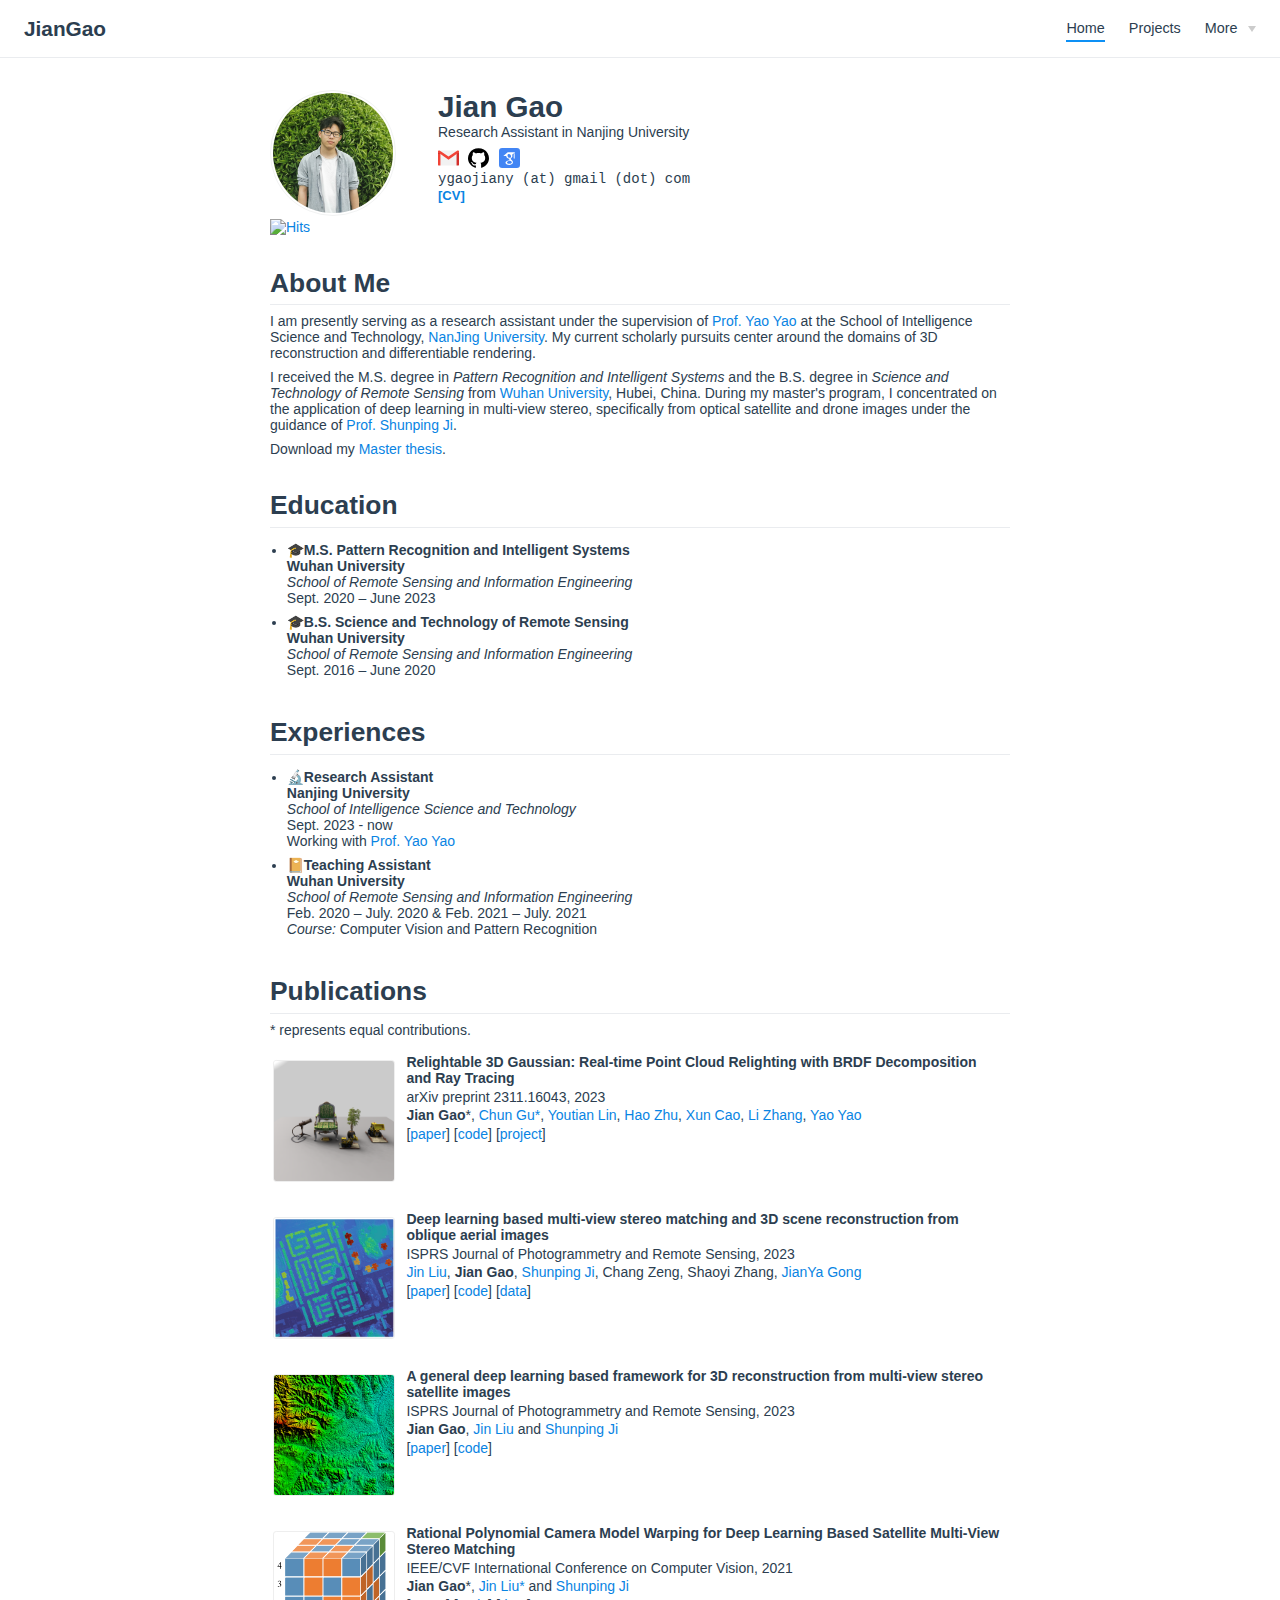
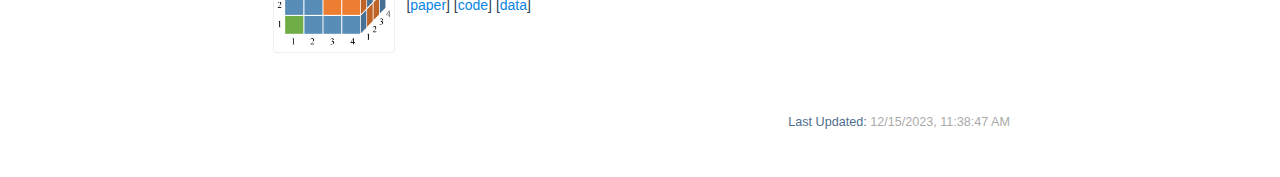
==== commit 20134680: "update" ====
--- a/index.html
+++ b/index.html
@@ -3,30 +3,42 @@
   <head>
     <meta charset="utf-8">
     <meta name="viewport" content="width=device-width,initial-scale=1">
-    <title>Jian Gao</title>
+    <title>JianGao</title>
     <meta name="description" content="Website of Jian Gao">
     <link rel="icon" href="home.png">
     
-    <link rel="preload" href="/assets/css/0.styles.111968d0.css" as="style"><link rel="preload" href="/assets/js/app.7c683fe2.js" as="script"><link rel="preload" href="/assets/js/2.d072500f.js" as="script"><link rel="preload" href="/assets/js/9.e5a409ee.js" as="script"><link rel="preload" href="/assets/js/5.d46a2d5e.js" as="script"><link rel="preload" href="/assets/js/6.116a6a08.js" as="script"><link rel="prefetch" href="/assets/js/10.0dec2114.js"><link rel="prefetch" href="/assets/js/11.f575b60a.js"><link rel="prefetch" href="/assets/js/3.ff0c6423.js"><link rel="prefetch" href="/assets/js/4.4377ffe5.js"><link rel="prefetch" href="/assets/js/7.29b2101d.js"><link rel="prefetch" href="/assets/js/8.6775da0a.js">
-    <link rel="stylesheet" href="/assets/css/0.styles.111968d0.css">
+    <link rel="preload" href="/assets/css/0.styles.3f326f81.css" as="style"><link rel="preload" href="/assets/js/app.9c5078cc.js" as="script"><link rel="preload" href="/assets/js/2.4865000f.js" as="script"><link rel="preload" href="/assets/js/9.d6f98968.js" as="script"><link rel="preload" href="/assets/js/5.90e2b002.js" as="script"><link rel="preload" href="/assets/js/6.53512d20.js" as="script"><link rel="prefetch" href="/assets/js/10.e5e63cda.js"><link rel="prefetch" href="/assets/js/11.e84737f7.js"><link rel="prefetch" href="/assets/js/12.097b4f4e.js"><link rel="prefetch" href="/assets/js/3.b9cb5ec0.js"><link rel="prefetch" href="/assets/js/4.f50adb33.js"><link rel="prefetch" href="/assets/js/7.cb664a9d.js"><link rel="prefetch" href="/assets/js/8.22fc4f7e.js">
+    <link rel="stylesheet" href="/assets/css/0.styles.3f326f81.css">
   </head>
   <body>
-    <div id="app" data-server-rendered="true"><div class="theme-container home-page"><header class="navbar"><div class="sidebar-button"><svg xmlns="http://www.w3.org/2000/svg" aria-hidden="true" role="img" viewBox="0 0 448 512" class="icon"><path fill="currentColor" d="M436 124H12c-6.627 0-12-5.373-12-12V80c0-6.627 5.373-12 12-12h424c6.627 0 12 5.373 12 12v32c0 6.627-5.373 12-12 12zm0 160H12c-6.627 0-12-5.373-12-12v-32c0-6.627 5.373-12 12-12h424c6.627 0 12 5.373 12 12v32c0 6.627-5.373 12-12 12zm0 160H12c-6.627 0-12-5.373-12-12v-32c0-6.627 5.373-12 12-12h424c6.627 0 12 5.373 12 12v32c0 6.627-5.373 12-12 12z"></path></svg></div> <a href="/" class="home-link router-link-exact-active router-link-active"><!----> <span class="site-name">Jian Gao</span></a> <div class="links"><!----> <nav class="nav-links can-hide"><div class="nav-item"><div class="dropdown-wrapper"><button type="button" aria-label="Menu" class="dropdown-title"><span class="title">More</span> <span class="arrow right"></span></button> <ul class="nav-dropdown" style="display:none;"><li class="dropdown-item"><!----> <a href="/" class="nav-link router-link-exact-active router-link-active">Home</a></li><li class="dropdown-item"><!----> <a href="https://github.com/ygaojiany" target="_blank" rel="noopener noreferrer" class="nav-link external">
+    <div id="app" data-server-rendered="true"><div class="theme-container no-sidebar home-page"><header class="navbar"><div class="sidebar-button"><svg xmlns="http://www.w3.org/2000/svg" aria-hidden="true" role="img" viewBox="0 0 448 512" class="icon"><path fill="currentColor" d="M436 124H12c-6.627 0-12-5.373-12-12V80c0-6.627 5.373-12 12-12h424c6.627 0 12 5.373 12 12v32c0 6.627-5.373 12-12 12zm0 160H12c-6.627 0-12-5.373-12-12v-32c0-6.627 5.373-12 12-12h424c6.627 0 12 5.373 12 12v32c0 6.627-5.373 12-12 12zm0 160H12c-6.627 0-12-5.373-12-12v-32c0-6.627 5.373-12 12-12h424c6.627 0 12 5.373 12 12v32c0 6.627-5.373 12-12 12z"></path></svg></div> <a href="/" class="home-link router-link-exact-active router-link-active"><!----> <span class="site-name">JianGao</span></a> <div class="links"><!----> <nav class="nav-links can-hide"><div class="nav-item"><a href="/" class="nav-link router-link-exact-active router-link-active">Home</a></div><div class="nav-item"><a href="/projects/" class="nav-link">Projects</a></div><div class="nav-item"><div class="dropdown-wrapper"><button type="button" aria-label="Menu" class="dropdown-title"><span class="title">More</span> <span class="arrow right"></span></button> <ul class="nav-dropdown" style="display:none;"><li class="dropdown-item"><!----> <a href="https://github.com/ygaojiany" target="_blank" rel="noopener noreferrer" class="nav-link external">
   Github
   <svg xmlns="http://www.w3.org/2000/svg" aria-hidden="true" x="0px" y="0px" viewBox="0 0 100 100" width="15" height="15" class="icon outbound"><path fill="currentColor" d="M18.8,85.1h56l0,0c2.2,0,4-1.8,4-4v-32h-8v28h-48v-48h28v-8h-32l0,0c-2.2,0-4,1.8-4,4v56C14.8,83.3,16.6,85.1,18.8,85.1z"></path> <polygon fill="currentColor" points="45.7,48.7 51.3,54.3 77.2,28.5 77.2,37.2 85.2,37.2 85.2,14.9 62.8,14.9 62.8,22.9 71.5,22.9"></polygon></svg></a></li><li class="dropdown-item"><!----> <a href="https://scholar.google.com/citations?user=Ud-3ID8AAAAJ&amp;hl=en" target="_blank" rel="noopener noreferrer" class="nav-link external">
   Google Scholar
-  <svg xmlns="http://www.w3.org/2000/svg" aria-hidden="true" x="0px" y="0px" viewBox="0 0 100 100" width="15" height="15" class="icon outbound"><path fill="currentColor" d="M18.8,85.1h56l0,0c2.2,0,4-1.8,4-4v-32h-8v28h-48v-48h28v-8h-32l0,0c-2.2,0-4,1.8-4,4v56C14.8,83.3,16.6,85.1,18.8,85.1z"></path> <polygon fill="currentColor" points="45.7,48.7 51.3,54.3 77.2,28.5 77.2,37.2 85.2,37.2 85.2,14.9 62.8,14.9 62.8,22.9 71.5,22.9"></polygon></svg></a></li></ul></div></div> <!----></nav></div></header> <div class="sidebar-mask"></div> <aside class="sidebar"><nav class="nav-links"><div class="nav-item"><div class="dropdown-wrapper"><button type="button" aria-label="Menu" class="dropdown-title"><span class="title">More</span> <span class="arrow right"></span></button> <ul class="nav-dropdown" style="display:none;"><li class="dropdown-item"><!----> <a href="/" class="nav-link router-link-exact-active router-link-active">Home</a></li><li class="dropdown-item"><!----> <a href="https://github.com/ygaojiany" target="_blank" rel="noopener noreferrer" class="nav-link external">
+  <svg xmlns="http://www.w3.org/2000/svg" aria-hidden="true" x="0px" y="0px" viewBox="0 0 100 100" width="15" height="15" class="icon outbound"><path fill="currentColor" d="M18.8,85.1h56l0,0c2.2,0,4-1.8,4-4v-32h-8v28h-48v-48h28v-8h-32l0,0c-2.2,0-4,1.8-4,4v56C14.8,83.3,16.6,85.1,18.8,85.1z"></path> <polygon fill="currentColor" points="45.7,48.7 51.3,54.3 77.2,28.5 77.2,37.2 85.2,37.2 85.2,14.9 62.8,14.9 62.8,22.9 71.5,22.9"></polygon></svg></a></li><li class="dropdown-item"><!----> <a href="https://dblp.org/pid/02/563-9" target="_blank" rel="noopener noreferrer" class="nav-link external">
+  DBLP
+  <svg xmlns="http://www.w3.org/2000/svg" aria-hidden="true" x="0px" y="0px" viewBox="0 0 100 100" width="15" height="15" class="icon outbound"><path fill="currentColor" d="M18.8,85.1h56l0,0c2.2,0,4-1.8,4-4v-32h-8v28h-48v-48h28v-8h-32l0,0c-2.2,0-4,1.8-4,4v56C14.8,83.3,16.6,85.1,18.8,85.1z"></path> <polygon fill="currentColor" points="45.7,48.7 51.3,54.3 77.2,28.5 77.2,37.2 85.2,37.2 85.2,14.9 62.8,14.9 62.8,22.9 71.5,22.9"></polygon></svg></a></li><li class="dropdown-item"><!----> <a href="https://orcid.org/0009-0007-2093-0941" target="_blank" rel="noopener noreferrer" class="nav-link external">
+  ORCID
+  <svg xmlns="http://www.w3.org/2000/svg" aria-hidden="true" x="0px" y="0px" viewBox="0 0 100 100" width="15" height="15" class="icon outbound"><path fill="currentColor" d="M18.8,85.1h56l0,0c2.2,0,4-1.8,4-4v-32h-8v28h-48v-48h28v-8h-32l0,0c-2.2,0-4,1.8-4,4v56C14.8,83.3,16.6,85.1,18.8,85.1z"></path> <polygon fill="currentColor" points="45.7,48.7 51.3,54.3 77.2,28.5 77.2,37.2 85.2,37.2 85.2,14.9 62.8,14.9 62.8,22.9 71.5,22.9"></polygon></svg></a></li><li class="dropdown-item"><!----> <a href="https://www.semanticscholar.org/author/Jian-Gao/2149258535" target="_blank" rel="noopener noreferrer" class="nav-link external">
+  Sematic Scholar
+  <svg xmlns="http://www.w3.org/2000/svg" aria-hidden="true" x="0px" y="0px" viewBox="0 0 100 100" width="15" height="15" class="icon outbound"><path fill="currentColor" d="M18.8,85.1h56l0,0c2.2,0,4-1.8,4-4v-32h-8v28h-48v-48h28v-8h-32l0,0c-2.2,0-4,1.8-4,4v56C14.8,83.3,16.6,85.1,18.8,85.1z"></path> <polygon fill="currentColor" points="45.7,48.7 51.3,54.3 77.2,28.5 77.2,37.2 85.2,37.2 85.2,14.9 62.8,14.9 62.8,22.9 71.5,22.9"></polygon></svg></a></li></ul></div></div> <!----></nav></div></header> <div class="sidebar-mask"></div> <aside class="sidebar"><nav class="nav-links"><div class="nav-item"><a href="/" class="nav-link router-link-exact-active router-link-active">Home</a></div><div class="nav-item"><a href="/projects/" class="nav-link">Projects</a></div><div class="nav-item"><div class="dropdown-wrapper"><button type="button" aria-label="Menu" class="dropdown-title"><span class="title">More</span> <span class="arrow right"></span></button> <ul class="nav-dropdown" style="display:none;"><li class="dropdown-item"><!----> <a href="https://github.com/ygaojiany" target="_blank" rel="noopener noreferrer" class="nav-link external">
   Github
   <svg xmlns="http://www.w3.org/2000/svg" aria-hidden="true" x="0px" y="0px" viewBox="0 0 100 100" width="15" height="15" class="icon outbound"><path fill="currentColor" d="M18.8,85.1h56l0,0c2.2,0,4-1.8,4-4v-32h-8v28h-48v-48h28v-8h-32l0,0c-2.2,0-4,1.8-4,4v56C14.8,83.3,16.6,85.1,18.8,85.1z"></path> <polygon fill="currentColor" points="45.7,48.7 51.3,54.3 77.2,28.5 77.2,37.2 85.2,37.2 85.2,14.9 62.8,14.9 62.8,22.9 71.5,22.9"></polygon></svg></a></li><li class="dropdown-item"><!----> <a href="https://scholar.google.com/citations?user=Ud-3ID8AAAAJ&amp;hl=en" target="_blank" rel="noopener noreferrer" class="nav-link external">
   Google Scholar
-  <svg xmlns="http://www.w3.org/2000/svg" aria-hidden="true" x="0px" y="0px" viewBox="0 0 100 100" width="15" height="15" class="icon outbound"><path fill="currentColor" d="M18.8,85.1h56l0,0c2.2,0,4-1.8,4-4v-32h-8v28h-48v-48h28v-8h-32l0,0c-2.2,0-4,1.8-4,4v56C14.8,83.3,16.6,85.1,18.8,85.1z"></path> <polygon fill="currentColor" points="45.7,48.7 51.3,54.3 77.2,28.5 77.2,37.2 85.2,37.2 85.2,14.9 62.8,14.9 62.8,22.9 71.5,22.9"></polygon></svg></a></li></ul></div></div> <!----></nav>  <ul class="sidebar-links"><li><a href="/" class="active sidebar-link">Home</a><ul class="sidebar-sub-headers"><li class="sidebar-sub-header"><a href="/#about-me" class="sidebar-link">About Me</a></li><li class="sidebar-sub-header"><a href="/#education" class="sidebar-link">Education</a></li><li class="sidebar-sub-header"><a href="/#experiences" class="sidebar-link">Experiences</a></li><li class="sidebar-sub-header"><a href="/#publications" class="sidebar-link">Publications</a></li></ul></li></ul> </aside> <main class="page"> <div class="theme-default-content content__default"><div class="profile"><div class="image"><img src="/profile.jpg" alt></div> <div class="info"><div class="name">
+  <svg xmlns="http://www.w3.org/2000/svg" aria-hidden="true" x="0px" y="0px" viewBox="0 0 100 100" width="15" height="15" class="icon outbound"><path fill="currentColor" d="M18.8,85.1h56l0,0c2.2,0,4-1.8,4-4v-32h-8v28h-48v-48h28v-8h-32l0,0c-2.2,0-4,1.8-4,4v56C14.8,83.3,16.6,85.1,18.8,85.1z"></path> <polygon fill="currentColor" points="45.7,48.7 51.3,54.3 77.2,28.5 77.2,37.2 85.2,37.2 85.2,14.9 62.8,14.9 62.8,22.9 71.5,22.9"></polygon></svg></a></li><li class="dropdown-item"><!----> <a href="https://dblp.org/pid/02/563-9" target="_blank" rel="noopener noreferrer" class="nav-link external">
+  DBLP
+  <svg xmlns="http://www.w3.org/2000/svg" aria-hidden="true" x="0px" y="0px" viewBox="0 0 100 100" width="15" height="15" class="icon outbound"><path fill="currentColor" d="M18.8,85.1h56l0,0c2.2,0,4-1.8,4-4v-32h-8v28h-48v-48h28v-8h-32l0,0c-2.2,0-4,1.8-4,4v56C14.8,83.3,16.6,85.1,18.8,85.1z"></path> <polygon fill="currentColor" points="45.7,48.7 51.3,54.3 77.2,28.5 77.2,37.2 85.2,37.2 85.2,14.9 62.8,14.9 62.8,22.9 71.5,22.9"></polygon></svg></a></li><li class="dropdown-item"><!----> <a href="https://orcid.org/0009-0007-2093-0941" target="_blank" rel="noopener noreferrer" class="nav-link external">
+  ORCID
+  <svg xmlns="http://www.w3.org/2000/svg" aria-hidden="true" x="0px" y="0px" viewBox="0 0 100 100" width="15" height="15" class="icon outbound"><path fill="currentColor" d="M18.8,85.1h56l0,0c2.2,0,4-1.8,4-4v-32h-8v28h-48v-48h28v-8h-32l0,0c-2.2,0-4,1.8-4,4v56C14.8,83.3,16.6,85.1,18.8,85.1z"></path> <polygon fill="currentColor" points="45.7,48.7 51.3,54.3 77.2,28.5 77.2,37.2 85.2,37.2 85.2,14.9 62.8,14.9 62.8,22.9 71.5,22.9"></polygon></svg></a></li><li class="dropdown-item"><!----> <a href="https://www.semanticscholar.org/author/Jian-Gao/2149258535" target="_blank" rel="noopener noreferrer" class="nav-link external">
+  Sematic Scholar
+  <svg xmlns="http://www.w3.org/2000/svg" aria-hidden="true" x="0px" y="0px" viewBox="0 0 100 100" width="15" height="15" class="icon outbound"><path fill="currentColor" d="M18.8,85.1h56l0,0c2.2,0,4-1.8,4-4v-32h-8v28h-48v-48h28v-8h-32l0,0c-2.2,0-4,1.8-4,4v56C14.8,83.3,16.6,85.1,18.8,85.1z"></path> <polygon fill="currentColor" points="45.7,48.7 51.3,54.3 77.2,28.5 77.2,37.2 85.2,37.2 85.2,14.9 62.8,14.9 62.8,22.9 71.5,22.9"></polygon></svg></a></li></ul></div></div> <!----></nav>  <!----> </aside> <main class="page"> <div class="theme-default-content content__default"><div class="profile"><div class="image"><img src="./profile.jpg" alt></div> <div class="info"><div class="name">
       Jian Gao
-    </div> <div class="bio"><p>Research Assistant in Nanjing University</p></div> <div class="socials"><div><a href="mailto:ygaojiany@gmail.com" target="_blank"><img src="/icons/email.svg" alt="email" title="email"></a></div><div><a href="https://github.com/ygaojiany" target="_blank"><img src="/icons/github.svg" alt="github" title="github"></a></div><div><a href="https://scholar.google.com/citations?user=Ud-3ID8AAAAJ&amp;hl=en" target="_blank"><img src="/icons/google-scholar.svg" alt="google scholar" title="google scholar"></a></div></div> <div class="contact"><div title="Contact me" class="email">ygaojiany (at) gmail (dot) com</div></div> <div><a target="_blank" href="/data/Reume_JianGao_Dec2023.pdf" title="Download my CV in PDF"><font size="2em" color=""><b>[CV]</b></font></a></div></div></div> <h2 id="about-me">About Me</h2> <p>I am presently serving as a research assistant under the supervision of <a href="https://yoyo000.github.io/" target="_blank" rel="noopener noreferrer">Prof. Yao Yao<svg xmlns="http://www.w3.org/2000/svg" aria-hidden="true" x="0px" y="0px" viewBox="0 0 100 100" width="15" height="15" class="icon outbound"><path fill="currentColor" d="M18.8,85.1h56l0,0c2.2,0,4-1.8,4-4v-32h-8v28h-48v-48h28v-8h-32l0,0c-2.2,0-4,1.8-4,4v56C14.8,83.3,16.6,85.1,18.8,85.1z"></path> <polygon fill="currentColor" points="45.7,48.7 51.3,54.3 77.2,28.5 77.2,37.2 85.2,37.2 85.2,14.9 62.8,14.9 62.8,22.9 71.5,22.9"></polygon></svg></a> at the School of Intelligence Science and Technology, <a href="https://www.nju.edu.cn/en/" target="_blank" rel="noopener noreferrer">NanJing University<svg xmlns="http://www.w3.org/2000/svg" aria-hidden="true" x="0px" y="0px" viewBox="0 0 100 100" width="15" height="15" class="icon outbound"><path fill="currentColor" d="M18.8,85.1h56l0,0c2.2,0,4-1.8,4-4v-32h-8v28h-48v-48h28v-8h-32l0,0c-2.2,0-4,1.8-4,4v56C14.8,83.3,16.6,85.1,18.8,85.1z"></path> <polygon fill="currentColor" points="45.7,48.7 51.3,54.3 77.2,28.5 77.2,37.2 85.2,37.2 85.2,14.9 62.8,14.9 62.8,22.9 71.5,22.9"></polygon></svg></a>. My current scholarly pursuits center around the domains of 3D reconstruction and differentiable rendering.</p> <p>I received the M.S. degree in <em>Pattern Recognition and Intelligent Systems</em> and the B.S. degree in <em>Science and Technology of Remote Sensing</em> from <a href="http://en.whu.edu.cn/" target="_blank" rel="noopener noreferrer">Wuhan University<svg xmlns="http://www.w3.org/2000/svg" aria-hidden="true" x="0px" y="0px" viewBox="0 0 100 100" width="15" height="15" class="icon outbound"><path fill="currentColor" d="M18.8,85.1h56l0,0c2.2,0,4-1.8,4-4v-32h-8v28h-48v-48h28v-8h-32l0,0c-2.2,0-4,1.8-4,4v56C14.8,83.3,16.6,85.1,18.8,85.1z"></path> <polygon fill="currentColor" points="45.7,48.7 51.3,54.3 77.2,28.5 77.2,37.2 85.2,37.2 85.2,14.9 62.8,14.9 62.8,22.9 71.5,22.9"></polygon></svg></a>, Hubei, China. During my master's program, I concentrated on the application of deep learning in multi-view stereo, specifically from optical satellite and drone images under the guidance of <a href="http://gpcv.whu.edu.cn/" target="_blank" rel="noopener noreferrer">Prof. Shunping Ji<svg xmlns="http://www.w3.org/2000/svg" aria-hidden="true" x="0px" y="0px" viewBox="0 0 100 100" width="15" height="15" class="icon outbound"><path fill="currentColor" d="M18.8,85.1h56l0,0c2.2,0,4-1.8,4-4v-32h-8v28h-48v-48h28v-8h-32l0,0c-2.2,0-4,1.8-4,4v56C14.8,83.3,16.6,85.1,18.8,85.1z"></path> <polygon fill="currentColor" points="45.7,48.7 51.3,54.3 77.2,28.5 77.2,37.2 85.2,37.2 85.2,14.9 62.8,14.9 62.8,22.9 71.5,22.9"></polygon></svg></a>.</p> <p>Download my <a href="./data/Master_thesis_JianGao.pdf">Master thesis</a>.</p> <h2 id="education">Education</h2> <ul><li><p><strong>🎓M.S. Pattern Recognition and Intelligent Systems</strong><br> <strong>Wuhan University</strong><br> <em>School of Remote Sensing and Information Engineering</em><br>
+    </div> <div class="bio"><p>Research Assistant in Nanjing University</p></div> <div class="socials"><div><a href="mailto:ygaojiany@gmail.com" target="_blank"><img src="./icons/email.svg" alt="email" title="email"></a></div><div><a href="https://github.com/ygaojiany" target="_blank"><img src="./icons/github.svg" alt="github" title="github"></a></div><div><a href="https://scholar.google.com/citations?user=Ud-3ID8AAAAJ&amp;hl=en" target="_blank"><img src="./icons/google-scholar.svg" alt="google scholar" title="google scholar"></a></div></div> <div class="contact"><div title="Contact me" class="email">ygaojiany (at) gmail (dot) com</div></div> <div><a target="_blank" href="/data/Reume_JianGao_Dec2023.pdf" title="Download my CV in PDF"><font size="2em" color=""><b>[CV]</b></font></a></div></div></div> <p><a href="https://hits.seeyoufarm.com" target="_blank" rel="noopener noreferrer"><img src="https://hits.seeyoufarm.com/api/count/incr/badge.svg?url=https%3A%2F%2Fygaojiany.github.io&amp;count_bg=%233E6FBC&amp;title_bg=%23000000&amp;icon=&amp;icon_color=%23E7E7E7&amp;title=Vistors&amp;edge_flat=false" alt="Hits"><svg xmlns="http://www.w3.org/2000/svg" aria-hidden="true" x="0px" y="0px" viewBox="0 0 100 100" width="15" height="15" class="icon outbound"><path fill="currentColor" d="M18.8,85.1h56l0,0c2.2,0,4-1.8,4-4v-32h-8v28h-48v-48h28v-8h-32l0,0c-2.2,0-4,1.8-4,4v56C14.8,83.3,16.6,85.1,18.8,85.1z"></path> <polygon fill="currentColor" points="45.7,48.7 51.3,54.3 77.2,28.5 77.2,37.2 85.2,37.2 85.2,14.9 62.8,14.9 62.8,22.9 71.5,22.9"></polygon></svg></a></p> <h2 id="about-me">About Me</h2> <p>I am presently serving as a research assistant under the supervision of <a href="https://yoyo000.github.io/" target="_blank" rel="noopener noreferrer">Prof. Yao Yao<svg xmlns="http://www.w3.org/2000/svg" aria-hidden="true" x="0px" y="0px" viewBox="0 0 100 100" width="15" height="15" class="icon outbound"><path fill="currentColor" d="M18.8,85.1h56l0,0c2.2,0,4-1.8,4-4v-32h-8v28h-48v-48h28v-8h-32l0,0c-2.2,0-4,1.8-4,4v56C14.8,83.3,16.6,85.1,18.8,85.1z"></path> <polygon fill="currentColor" points="45.7,48.7 51.3,54.3 77.2,28.5 77.2,37.2 85.2,37.2 85.2,14.9 62.8,14.9 62.8,22.9 71.5,22.9"></polygon></svg></a> at the School of Intelligence Science and Technology, <a href="https://www.nju.edu.cn/en/" target="_blank" rel="noopener noreferrer">NanJing University<svg xmlns="http://www.w3.org/2000/svg" aria-hidden="true" x="0px" y="0px" viewBox="0 0 100 100" width="15" height="15" class="icon outbound"><path fill="currentColor" d="M18.8,85.1h56l0,0c2.2,0,4-1.8,4-4v-32h-8v28h-48v-48h28v-8h-32l0,0c-2.2,0-4,1.8-4,4v56C14.8,83.3,16.6,85.1,18.8,85.1z"></path> <polygon fill="currentColor" points="45.7,48.7 51.3,54.3 77.2,28.5 77.2,37.2 85.2,37.2 85.2,14.9 62.8,14.9 62.8,22.9 71.5,22.9"></polygon></svg></a>. My current scholarly pursuits center around the domains of 3D reconstruction and differentiable rendering.</p> <p>I received the M.S. degree in <em>Pattern Recognition and Intelligent Systems</em> and the B.S. degree in <em>Science and Technology of Remote Sensing</em> from <a href="http://en.whu.edu.cn/" target="_blank" rel="noopener noreferrer">Wuhan University<svg xmlns="http://www.w3.org/2000/svg" aria-hidden="true" x="0px" y="0px" viewBox="0 0 100 100" width="15" height="15" class="icon outbound"><path fill="currentColor" d="M18.8,85.1h56l0,0c2.2,0,4-1.8,4-4v-32h-8v28h-48v-48h28v-8h-32l0,0c-2.2,0-4,1.8-4,4v56C14.8,83.3,16.6,85.1,18.8,85.1z"></path> <polygon fill="currentColor" points="45.7,48.7 51.3,54.3 77.2,28.5 77.2,37.2 85.2,37.2 85.2,14.9 62.8,14.9 62.8,22.9 71.5,22.9"></polygon></svg></a>, Hubei, China. During my master's program, I concentrated on the application of deep learning in multi-view stereo, specifically from optical satellite and drone images under the guidance of <a href="http://gpcv.whu.edu.cn/" target="_blank" rel="noopener noreferrer">Prof. Shunping Ji<svg xmlns="http://www.w3.org/2000/svg" aria-hidden="true" x="0px" y="0px" viewBox="0 0 100 100" width="15" height="15" class="icon outbound"><path fill="currentColor" d="M18.8,85.1h56l0,0c2.2,0,4-1.8,4-4v-32h-8v28h-48v-48h28v-8h-32l0,0c-2.2,0-4,1.8-4,4v56C14.8,83.3,16.6,85.1,18.8,85.1z"></path> <polygon fill="currentColor" points="45.7,48.7 51.3,54.3 77.2,28.5 77.2,37.2 85.2,37.2 85.2,14.9 62.8,14.9 62.8,22.9 71.5,22.9"></polygon></svg></a>.</p> <p>Download my <a href="./data/Master_thesis_JianGao.pdf">Master thesis</a>.</p> <h2 id="education">Education</h2> <ul><li><p><strong>🎓M.S. Pattern Recognition and Intelligent Systems</strong><br> <strong>Wuhan University</strong><br> <em>School of Remote Sensing and Information Engineering</em><br>
 Sept. 2020 – June 2023</p></li> <li><p><strong>🎓B.S. Science and Technology of Remote Sensing</strong><br> <strong>Wuhan University</strong><br> <em>School of Remote Sensing and Information Engineering</em><br>
-Sept. 2016 – June 2020</p></li></ul> <h2 id="experiences">Experiences</h2> <ul><li><p><strong>🔬Research Assistant</strong><br> <strong>Nanjin University</strong><br> <em>School of Intelligence Science and Technology</em><br>
+Sept. 2016 – June 2020</p></li></ul> <h2 id="experiences">Experiences</h2> <ul><li><p><strong>🔬Research Assistant</strong><br> <strong>Nanjing University</strong><br> <em>School of Intelligence Science and Technology</em><br>
 Sept. 2023 - now<br>
 Working with <a href="https://yoyo000.github.io/" target="_blank" rel="noopener noreferrer">Prof. Yao Yao<svg xmlns="http://www.w3.org/2000/svg" aria-hidden="true" x="0px" y="0px" viewBox="0 0 100 100" width="15" height="15" class="icon outbound"><path fill="currentColor" d="M18.8,85.1h56l0,0c2.2,0,4-1.8,4-4v-32h-8v28h-48v-48h28v-8h-32l0,0c-2.2,0-4,1.8-4,4v56C14.8,83.3,16.6,85.1,18.8,85.1z"></path> <polygon fill="currentColor" points="45.7,48.7 51.3,54.3 77.2,28.5 77.2,37.2 85.2,37.2 85.2,14.9 62.8,14.9 62.8,22.9 71.5,22.9"></polygon></svg></a></p></li> <li><p><strong>︎📔Teaching Assistant</strong><br> <strong>Wuhan University</strong><br> <em>School of Remote Sensing and Information Engineering</em><br>
-Feb. 2020 – July. 2020 &amp; Feb. 2021 – July. 2021<br> <em>Course:</em> Computer Vision and Pattern Recognition</p></li></ul> <h2 id="publications">Publications</h2> <p>* represents equal contributions.</p> <div class="md-card"><div class="card-image"><img src="/projects/2023Relightable3DGaussian.png" alt></div> <div class="card-content"><p><strong>Relightable 3D Gaussian: Real-time Point Cloud Relighting with BRDF Decomposition and Ray Tracing</strong></p> <p>arXiv preprint 2311.16043, 2023</p> <p><strong>Jian Gao</strong>*, <a href="https://sulvxiangxin.github.io/" target="_blank" rel="noopener noreferrer">Chun Gu*<svg xmlns="http://www.w3.org/2000/svg" aria-hidden="true" x="0px" y="0px" viewBox="0 0 100 100" width="15" height="15" class="icon outbound"><path fill="currentColor" d="M18.8,85.1h56l0,0c2.2,0,4-1.8,4-4v-32h-8v28h-48v-48h28v-8h-32l0,0c-2.2,0-4,1.8-4,4v56C14.8,83.3,16.6,85.1,18.8,85.1z"></path> <polygon fill="currentColor" points="45.7,48.7 51.3,54.3 77.2,28.5 77.2,37.2 85.2,37.2 85.2,14.9 62.8,14.9 62.8,22.9 71.5,22.9"></polygon></svg></a>, <a href="https://scholar.google.com/citations?user=VhhHLhIAAAAJ&amp;hl=en" target="_blank" rel="noopener noreferrer">Youtian Lin<svg xmlns="http://www.w3.org/2000/svg" aria-hidden="true" x="0px" y="0px" viewBox="0 0 100 100" width="15" height="15" class="icon outbound"><path fill="currentColor" d="M18.8,85.1h56l0,0c2.2,0,4-1.8,4-4v-32h-8v28h-48v-48h28v-8h-32l0,0c-2.2,0-4,1.8-4,4v56C14.8,83.3,16.6,85.1,18.8,85.1z"></path> <polygon fill="currentColor" points="45.7,48.7 51.3,54.3 77.2,28.5 77.2,37.2 85.2,37.2 85.2,14.9 62.8,14.9 62.8,22.9 71.5,22.9"></polygon></svg></a>, <a href="http://zhuhao.cc/home/" target="_blank" rel="noopener noreferrer">Hao Zhu<svg xmlns="http://www.w3.org/2000/svg" aria-hidden="true" x="0px" y="0px" viewBox="0 0 100 100" width="15" height="15" class="icon outbound"><path fill="currentColor" d="M18.8,85.1h56l0,0c2.2,0,4-1.8,4-4v-32h-8v28h-48v-48h28v-8h-32l0,0c-2.2,0-4,1.8-4,4v56C14.8,83.3,16.6,85.1,18.8,85.1z"></path> <polygon fill="currentColor" points="45.7,48.7 51.3,54.3 77.2,28.5 77.2,37.2 85.2,37.2 85.2,14.9 62.8,14.9 62.8,22.9 71.5,22.9"></polygon></svg></a>, <a href="https://cite.nju.edu.cn/People/Faculty/20190621/i5054.html" target="_blank" rel="noopener noreferrer">Xun Cao<svg xmlns="http://www.w3.org/2000/svg" aria-hidden="true" x="0px" y="0px" viewBox="0 0 100 100" width="15" height="15" class="icon outbound"><path fill="currentColor" d="M18.8,85.1h56l0,0c2.2,0,4-1.8,4-4v-32h-8v28h-48v-48h28v-8h-32l0,0c-2.2,0-4,1.8-4,4v56C14.8,83.3,16.6,85.1,18.8,85.1z"></path> <polygon fill="currentColor" points="45.7,48.7 51.3,54.3 77.2,28.5 77.2,37.2 85.2,37.2 85.2,14.9 62.8,14.9 62.8,22.9 71.5,22.9"></polygon></svg></a>, <a href="https://lzrobots.github.io/" target="_blank" rel="noopener noreferrer">Li Zhang<svg xmlns="http://www.w3.org/2000/svg" aria-hidden="true" x="0px" y="0px" viewBox="0 0 100 100" width="15" height="15" class="icon outbound"><path fill="currentColor" d="M18.8,85.1h56l0,0c2.2,0,4-1.8,4-4v-32h-8v28h-48v-48h28v-8h-32l0,0c-2.2,0-4,1.8-4,4v56C14.8,83.3,16.6,85.1,18.8,85.1z"></path> <polygon fill="currentColor" points="45.7,48.7 51.3,54.3 77.2,28.5 77.2,37.2 85.2,37.2 85.2,14.9 62.8,14.9 62.8,22.9 71.5,22.9"></polygon></svg></a>, <a href="https://yoyo000.github.io/" target="_blank" rel="noopener noreferrer">Yao Yao<svg xmlns="http://www.w3.org/2000/svg" aria-hidden="true" x="0px" y="0px" viewBox="0 0 100 100" width="15" height="15" class="icon outbound"><path fill="currentColor" d="M18.8,85.1h56l0,0c2.2,0,4-1.8,4-4v-32h-8v28h-48v-48h28v-8h-32l0,0c-2.2,0-4,1.8-4,4v56C14.8,83.3,16.6,85.1,18.8,85.1z"></path> <polygon fill="currentColor" points="45.7,48.7 51.3,54.3 77.2,28.5 77.2,37.2 85.2,37.2 85.2,14.9 62.8,14.9 62.8,22.9 71.5,22.9"></polygon></svg></a></p> <p><a href="https://arxiv.org/abs/2311.16043" target="_blank" rel="noopener noreferrer">[paper]<svg xmlns="http://www.w3.org/2000/svg" aria-hidden="true" x="0px" y="0px" viewBox="0 0 100 100" width="15" height="15" class="icon outbound"><path fill="currentColor" d="M18.8,85.1h56l0,0c2.2,0,4-1.8,4-4v-32h-8v28h-48v-48h28v-8h-32l0,0c-2.2,0-4,1.8-4,4v56C14.8,83.3,16.6,85.1,18.8,85.1z"></path> <polygon fill="currentColor" points="45.7,48.7 51.3,54.3 77.2,28.5 77.2,37.2 85.2,37.2 85.2,14.9 62.8,14.9 62.8,22.9 71.5,22.9"></polygon></svg></a> <a href="https://github.com/NJU-3DV/Relightable3DGaussian" target="_blank" rel="noopener noreferrer">[code]<svg xmlns="http://www.w3.org/2000/svg" aria-hidden="true" x="0px" y="0px" viewBox="0 0 100 100" width="15" height="15" class="icon outbound"><path fill="currentColor" d="M18.8,85.1h56l0,0c2.2,0,4-1.8,4-4v-32h-8v28h-48v-48h28v-8h-32l0,0c-2.2,0-4,1.8-4,4v56C14.8,83.3,16.6,85.1,18.8,85.1z"></path> <polygon fill="currentColor" points="45.7,48.7 51.3,54.3 77.2,28.5 77.2,37.2 85.2,37.2 85.2,14.9 62.8,14.9 62.8,22.9 71.5,22.9"></polygon></svg></a> <a href="https://nju-3dv.github.io/projects/Relightable3DGaussian/" target="_blank" rel="noopener noreferrer">[Project]<svg xmlns="http://www.w3.org/2000/svg" aria-hidden="true" x="0px" y="0px" viewBox="0 0 100 100" width="15" height="15" class="icon outbound"><path fill="currentColor" d="M18.8,85.1h56l0,0c2.2,0,4-1.8,4-4v-32h-8v28h-48v-48h28v-8h-32l0,0c-2.2,0-4,1.8-4,4v56C14.8,83.3,16.6,85.1,18.8,85.1z"></path> <polygon fill="currentColor" points="45.7,48.7 51.3,54.3 77.2,28.5 77.2,37.2 85.2,37.2 85.2,14.9 62.8,14.9 62.8,22.9 71.5,22.9"></polygon></svg></a></p></div></div> <div class="md-card"><div class="card-image"><img src="/projects/2023ISPRS_2.png" alt></div> <div class="card-content"><p><strong>Deep learning based multi-view stereo matching and 3D scene reconstruction from oblique aerial images</strong></p> <p>ISPRS Journal of Photogrammetry and Remote Sensing, 2023</p> <p><a href="https://gpcv-liujin.github.io/" target="_blank" rel="noopener noreferrer">Jin Liu<svg xmlns="http://www.w3.org/2000/svg" aria-hidden="true" x="0px" y="0px" viewBox="0 0 100 100" width="15" height="15" class="icon outbound"><path fill="currentColor" d="M18.8,85.1h56l0,0c2.2,0,4-1.8,4-4v-32h-8v28h-48v-48h28v-8h-32l0,0c-2.2,0-4,1.8-4,4v56C14.8,83.3,16.6,85.1,18.8,85.1z"></path> <polygon fill="currentColor" points="45.7,48.7 51.3,54.3 77.2,28.5 77.2,37.2 85.2,37.2 85.2,14.9 62.8,14.9 62.8,22.9 71.5,22.9"></polygon></svg></a>, <strong>Jian Gao</strong>, <a href="http://gpcv.whu.edu.cn/" target="_blank" rel="noopener noreferrer">Shunping Ji<svg xmlns="http://www.w3.org/2000/svg" aria-hidden="true" x="0px" y="0px" viewBox="0 0 100 100" width="15" height="15" class="icon outbound"><path fill="currentColor" d="M18.8,85.1h56l0,0c2.2,0,4-1.8,4-4v-32h-8v28h-48v-48h28v-8h-32l0,0c-2.2,0-4,1.8-4,4v56C14.8,83.3,16.6,85.1,18.8,85.1z"></path> <polygon fill="currentColor" points="45.7,48.7 51.3,54.3 77.2,28.5 77.2,37.2 85.2,37.2 85.2,14.9 62.8,14.9 62.8,22.9 71.5,22.9"></polygon></svg></a>, Chang Zeng, Shaoyi Zhang, <a href="http://www.jygong.com/" target="_blank" rel="noopener noreferrer">JianYa Gong<svg xmlns="http://www.w3.org/2000/svg" aria-hidden="true" x="0px" y="0px" viewBox="0 0 100 100" width="15" height="15" class="icon outbound"><path fill="currentColor" d="M18.8,85.1h56l0,0c2.2,0,4-1.8,4-4v-32h-8v28h-48v-48h28v-8h-32l0,0c-2.2,0-4,1.8-4,4v56C14.8,83.3,16.6,85.1,18.8,85.1z"></path> <polygon fill="currentColor" points="45.7,48.7 51.3,54.3 77.2,28.5 77.2,37.2 85.2,37.2 85.2,14.9 62.8,14.9 62.8,22.9 71.5,22.9"></polygon></svg></a></p> <p><a href="https://www.sciencedirect.com/science/article/pii/S0924271623002289" target="_blank" rel="noopener noreferrer">[paper]<svg xmlns="http://www.w3.org/2000/svg" aria-hidden="true" x="0px" y="0px" viewBox="0 0 100 100" width="15" height="15" class="icon outbound"><path fill="currentColor" d="M18.8,85.1h56l0,0c2.2,0,4-1.8,4-4v-32h-8v28h-48v-48h28v-8h-32l0,0c-2.2,0-4,1.8-4,4v56C14.8,83.3,16.6,85.1,18.8,85.1z"></path> <polygon fill="currentColor" points="45.7,48.7 51.3,54.3 77.2,28.5 77.2,37.2 85.2,37.2 85.2,14.9 62.8,14.9 62.8,22.9 71.5,22.9"></polygon></svg></a> <a href="https://github.com/gpcv-liujin/Ada-MVS" target="_blank" rel="noopener noreferrer">[code]<svg xmlns="http://www.w3.org/2000/svg" aria-hidden="true" x="0px" y="0px" viewBox="0 0 100 100" width="15" height="15" class="icon outbound"><path fill="currentColor" d="M18.8,85.1h56l0,0c2.2,0,4-1.8,4-4v-32h-8v28h-48v-48h28v-8h-32l0,0c-2.2,0-4,1.8-4,4v56C14.8,83.3,16.6,85.1,18.8,85.1z"></path> <polygon fill="currentColor" points="45.7,48.7 51.3,54.3 77.2,28.5 77.2,37.2 85.2,37.2 85.2,14.9 62.8,14.9 62.8,22.9 71.5,22.9"></polygon></svg></a> <a href="http://gpcv.whu.edu.cn/data/whu_omvs.html" target="_blank" rel="noopener noreferrer">[data]<svg xmlns="http://www.w3.org/2000/svg" aria-hidden="true" x="0px" y="0px" viewBox="0 0 100 100" width="15" height="15" class="icon outbound"><path fill="currentColor" d="M18.8,85.1h56l0,0c2.2,0,4-1.8,4-4v-32h-8v28h-48v-48h28v-8h-32l0,0c-2.2,0-4,1.8-4,4v56C14.8,83.3,16.6,85.1,18.8,85.1z"></path> <polygon fill="currentColor" points="45.7,48.7 51.3,54.3 77.2,28.5 77.2,37.2 85.2,37.2 85.2,14.9 62.8,14.9 62.8,22.9 71.5,22.9"></polygon></svg></a></p></div></div> <div class="md-card"><div class="card-image"><img src="/projects/2023ISPRS.png" alt></div> <div class="card-content"><p><strong>A general deep learning based framework for 3D reconstruction from multi-view stereo satellite images</strong></p> <p>ISPRS Journal of Photogrammetry and Remote Sensing, 2023</p> <p><strong>Jian Gao</strong>, <a href="https://gpcv-liujin.github.io/" target="_blank" rel="noopener noreferrer">Jin Liu<svg xmlns="http://www.w3.org/2000/svg" aria-hidden="true" x="0px" y="0px" viewBox="0 0 100 100" width="15" height="15" class="icon outbound"><path fill="currentColor" d="M18.8,85.1h56l0,0c2.2,0,4-1.8,4-4v-32h-8v28h-48v-48h28v-8h-32l0,0c-2.2,0-4,1.8-4,4v56C14.8,83.3,16.6,85.1,18.8,85.1z"></path> <polygon fill="currentColor" points="45.7,48.7 51.3,54.3 77.2,28.5 77.2,37.2 85.2,37.2 85.2,14.9 62.8,14.9 62.8,22.9 71.5,22.9"></polygon></svg></a> and <a href="http://gpcv.whu.edu.cn/" target="_blank" rel="noopener noreferrer">Shunping Ji<svg xmlns="http://www.w3.org/2000/svg" aria-hidden="true" x="0px" y="0px" viewBox="0 0 100 100" width="15" height="15" class="icon outbound"><path fill="currentColor" d="M18.8,85.1h56l0,0c2.2,0,4-1.8,4-4v-32h-8v28h-48v-48h28v-8h-32l0,0c-2.2,0-4,1.8-4,4v56C14.8,83.3,16.6,85.1,18.8,85.1z"></path> <polygon fill="currentColor" points="45.7,48.7 51.3,54.3 77.2,28.5 77.2,37.2 85.2,37.2 85.2,14.9 62.8,14.9 62.8,22.9 71.5,22.9"></polygon></svg></a></p> <p>[<a href="https://www.sciencedirect.com/science/article/pii/S0924271622003276" target="_blank" rel="noopener noreferrer">paper<svg xmlns="http://www.w3.org/2000/svg" aria-hidden="true" x="0px" y="0px" viewBox="0 0 100 100" width="15" height="15" class="icon outbound"><path fill="currentColor" d="M18.8,85.1h56l0,0c2.2,0,4-1.8,4-4v-32h-8v28h-48v-48h28v-8h-32l0,0c-2.2,0-4,1.8-4,4v56C14.8,83.3,16.6,85.1,18.8,85.1z"></path> <polygon fill="currentColor" points="45.7,48.7 51.3,54.3 77.2,28.5 77.2,37.2 85.2,37.2 85.2,14.9 62.8,14.9 62.8,22.9 71.5,22.9"></polygon></svg></a>] [<a href="http://gpcv.whu.edu.cn/data/3d/mvs.html" target="_blank" rel="noopener noreferrer">code<svg xmlns="http://www.w3.org/2000/svg" aria-hidden="true" x="0px" y="0px" viewBox="0 0 100 100" width="15" height="15" class="icon outbound"><path fill="currentColor" d="M18.8,85.1h56l0,0c2.2,0,4-1.8,4-4v-32h-8v28h-48v-48h28v-8h-32l0,0c-2.2,0-4,1.8-4,4v56C14.8,83.3,16.6,85.1,18.8,85.1z"></path> <polygon fill="currentColor" points="45.7,48.7 51.3,54.3 77.2,28.5 77.2,37.2 85.2,37.2 85.2,14.9 62.8,14.9 62.8,22.9 71.5,22.9"></polygon></svg></a>]</p></div></div> <div class="md-card"><div class="card-image"><img src="/projects/2021ICCV.png" alt></div> <div class="card-content"><p><strong>Rational Polynomial Camera Model Warping for Deep Learning Based Satellite Multi-View Stereo Matching</strong></p> <p>IEEE/CVF International Conference on Computer Vision, 2021</p> <p><strong>Jian Gao</strong>*, <a href="https://gpcv-liujin.github.io/" target="_blank" rel="noopener noreferrer">Jin Liu*<svg xmlns="http://www.w3.org/2000/svg" aria-hidden="true" x="0px" y="0px" viewBox="0 0 100 100" width="15" height="15" class="icon outbound"><path fill="currentColor" d="M18.8,85.1h56l0,0c2.2,0,4-1.8,4-4v-32h-8v28h-48v-48h28v-8h-32l0,0c-2.2,0-4,1.8-4,4v56C14.8,83.3,16.6,85.1,18.8,85.1z"></path> <polygon fill="currentColor" points="45.7,48.7 51.3,54.3 77.2,28.5 77.2,37.2 85.2,37.2 85.2,14.9 62.8,14.9 62.8,22.9 71.5,22.9"></polygon></svg></a> and <a href="http://gpcv.whu.edu.cn/" target="_blank" rel="noopener noreferrer">Shunping Ji<svg xmlns="http://www.w3.org/2000/svg" aria-hidden="true" x="0px" y="0px" viewBox="0 0 100 100" width="15" height="15" class="icon outbound"><path fill="currentColor" d="M18.8,85.1h56l0,0c2.2,0,4-1.8,4-4v-32h-8v28h-48v-48h28v-8h-32l0,0c-2.2,0-4,1.8-4,4v56C14.8,83.3,16.6,85.1,18.8,85.1z"></path> <polygon fill="currentColor" points="45.7,48.7 51.3,54.3 77.2,28.5 77.2,37.2 85.2,37.2 85.2,14.9 62.8,14.9 62.8,22.9 71.5,22.9"></polygon></svg></a></p> <p>[<a href="https://openaccess.thecvf.com/content/ICCV2021/html/Gao_Rational_Polynomial_Camera_Model_Warping_for_Deep_Learning_Based_Satellite_ICCV_2021_paper.html" target="_blank" rel="noopener noreferrer">paper<svg xmlns="http://www.w3.org/2000/svg" aria-hidden="true" x="0px" y="0px" viewBox="0 0 100 100" width="15" height="15" class="icon outbound"><path fill="currentColor" d="M18.8,85.1h56l0,0c2.2,0,4-1.8,4-4v-32h-8v28h-48v-48h28v-8h-32l0,0c-2.2,0-4,1.8-4,4v56C14.8,83.3,16.6,85.1,18.8,85.1z"></path> <polygon fill="currentColor" points="45.7,48.7 51.3,54.3 77.2,28.5 77.2,37.2 85.2,37.2 85.2,14.9 62.8,14.9 62.8,22.9 71.5,22.9"></polygon></svg></a>] [<a href="https://github.com/WHU-GPCV/SatMVS" target="_blank" rel="noopener noreferrer">code<svg xmlns="http://www.w3.org/2000/svg" aria-hidden="true" x="0px" y="0px" viewBox="0 0 100 100" width="15" height="15" class="icon outbound"><path fill="currentColor" d="M18.8,85.1h56l0,0c2.2,0,4-1.8,4-4v-32h-8v28h-48v-48h28v-8h-32l0,0c-2.2,0-4,1.8-4,4v56C14.8,83.3,16.6,85.1,18.8,85.1z"></path> <polygon fill="currentColor" points="45.7,48.7 51.3,54.3 77.2,28.5 77.2,37.2 85.2,37.2 85.2,14.9 62.8,14.9 62.8,22.9 71.5,22.9"></polygon></svg></a>] [<a href="http://gpcv.whu.edu.cn/data/whu_tlc.html" target="_blank" rel="noopener noreferrer">data<svg xmlns="http://www.w3.org/2000/svg" aria-hidden="true" x="0px" y="0px" viewBox="0 0 100 100" width="15" height="15" class="icon outbound"><path fill="currentColor" d="M18.8,85.1h56l0,0c2.2,0,4-1.8,4-4v-32h-8v28h-48v-48h28v-8h-32l0,0c-2.2,0-4,1.8-4,4v56C14.8,83.3,16.6,85.1,18.8,85.1z"></path> <polygon fill="currentColor" points="45.7,48.7 51.3,54.3 77.2,28.5 77.2,37.2 85.2,37.2 85.2,14.9 62.8,14.9 62.8,22.9 71.5,22.9"></polygon></svg></a>]</p></div></div></div> <footer class="page-edit"><!----> <div class="last-updated"><span class="prefix">Last Updated:</span> <span class="time">12/15/2023, 11:38:47 AM</span></div></footer> <!----> </main></div><div class="global-ui"><!----></div></div>
-    <script src="/assets/js/app.7c683fe2.js" defer></script><script src="/assets/js/2.d072500f.js" defer></script><script src="/assets/js/9.e5a409ee.js" defer></script><script src="/assets/js/5.d46a2d5e.js" defer></script><script src="/assets/js/6.116a6a08.js" defer></script>
+Feb. 2020 – July. 2020 &amp; Feb. 2021 – July. 2021<br> <em>Course:</em> Computer Vision and Pattern Recognition</p></li></ul> <h2 id="publications">Publications</h2> <p>* represents equal contributions.</p> <div class="md-card"><div class="card-image"><img src="/publications/2023Relightable3DGaussian.png" alt></div> <div class="card-content"><p><strong>Relightable 3D Gaussian: Real-time Point Cloud Relighting with BRDF Decomposition and Ray Tracing</strong></p> <p>arXiv preprint 2311.16043, 2023</p> <p><strong>Jian Gao</strong>*, <a href="https://sulvxiangxin.github.io/" target="_blank" rel="noopener noreferrer">Chun Gu*<svg xmlns="http://www.w3.org/2000/svg" aria-hidden="true" x="0px" y="0px" viewBox="0 0 100 100" width="15" height="15" class="icon outbound"><path fill="currentColor" d="M18.8,85.1h56l0,0c2.2,0,4-1.8,4-4v-32h-8v28h-48v-48h28v-8h-32l0,0c-2.2,0-4,1.8-4,4v56C14.8,83.3,16.6,85.1,18.8,85.1z"></path> <polygon fill="currentColor" points="45.7,48.7 51.3,54.3 77.2,28.5 77.2,37.2 85.2,37.2 85.2,14.9 62.8,14.9 62.8,22.9 71.5,22.9"></polygon></svg></a>, <a href="https://scholar.google.com/citations?user=VhhHLhIAAAAJ&amp;hl=en" target="_blank" rel="noopener noreferrer">Youtian Lin<svg xmlns="http://www.w3.org/2000/svg" aria-hidden="true" x="0px" y="0px" viewBox="0 0 100 100" width="15" height="15" class="icon outbound"><path fill="currentColor" d="M18.8,85.1h56l0,0c2.2,0,4-1.8,4-4v-32h-8v28h-48v-48h28v-8h-32l0,0c-2.2,0-4,1.8-4,4v56C14.8,83.3,16.6,85.1,18.8,85.1z"></path> <polygon fill="currentColor" points="45.7,48.7 51.3,54.3 77.2,28.5 77.2,37.2 85.2,37.2 85.2,14.9 62.8,14.9 62.8,22.9 71.5,22.9"></polygon></svg></a>, <a href="http://zhuhao.cc/home/" target="_blank" rel="noopener noreferrer">Hao Zhu<svg xmlns="http://www.w3.org/2000/svg" aria-hidden="true" x="0px" y="0px" viewBox="0 0 100 100" width="15" height="15" class="icon outbound"><path fill="currentColor" d="M18.8,85.1h56l0,0c2.2,0,4-1.8,4-4v-32h-8v28h-48v-48h28v-8h-32l0,0c-2.2,0-4,1.8-4,4v56C14.8,83.3,16.6,85.1,18.8,85.1z"></path> <polygon fill="currentColor" points="45.7,48.7 51.3,54.3 77.2,28.5 77.2,37.2 85.2,37.2 85.2,14.9 62.8,14.9 62.8,22.9 71.5,22.9"></polygon></svg></a>, <a href="https://cite.nju.edu.cn/People/Faculty/20190621/i5054.html" target="_blank" rel="noopener noreferrer">Xun Cao<svg xmlns="http://www.w3.org/2000/svg" aria-hidden="true" x="0px" y="0px" viewBox="0 0 100 100" width="15" height="15" class="icon outbound"><path fill="currentColor" d="M18.8,85.1h56l0,0c2.2,0,4-1.8,4-4v-32h-8v28h-48v-48h28v-8h-32l0,0c-2.2,0-4,1.8-4,4v56C14.8,83.3,16.6,85.1,18.8,85.1z"></path> <polygon fill="currentColor" points="45.7,48.7 51.3,54.3 77.2,28.5 77.2,37.2 85.2,37.2 85.2,14.9 62.8,14.9 62.8,22.9 71.5,22.9"></polygon></svg></a>, <a href="https://lzrobots.github.io/" target="_blank" rel="noopener noreferrer">Li Zhang<svg xmlns="http://www.w3.org/2000/svg" aria-hidden="true" x="0px" y="0px" viewBox="0 0 100 100" width="15" height="15" class="icon outbound"><path fill="currentColor" d="M18.8,85.1h56l0,0c2.2,0,4-1.8,4-4v-32h-8v28h-48v-48h28v-8h-32l0,0c-2.2,0-4,1.8-4,4v56C14.8,83.3,16.6,85.1,18.8,85.1z"></path> <polygon fill="currentColor" points="45.7,48.7 51.3,54.3 77.2,28.5 77.2,37.2 85.2,37.2 85.2,14.9 62.8,14.9 62.8,22.9 71.5,22.9"></polygon></svg></a>, <a href="https://yoyo000.github.io/" target="_blank" rel="noopener noreferrer">Yao Yao<svg xmlns="http://www.w3.org/2000/svg" aria-hidden="true" x="0px" y="0px" viewBox="0 0 100 100" width="15" height="15" class="icon outbound"><path fill="currentColor" d="M18.8,85.1h56l0,0c2.2,0,4-1.8,4-4v-32h-8v28h-48v-48h28v-8h-32l0,0c-2.2,0-4,1.8-4,4v56C14.8,83.3,16.6,85.1,18.8,85.1z"></path> <polygon fill="currentColor" points="45.7,48.7 51.3,54.3 77.2,28.5 77.2,37.2 85.2,37.2 85.2,14.9 62.8,14.9 62.8,22.9 71.5,22.9"></polygon></svg></a></p> <p>[<a href="https://arxiv.org/abs/2311.16043" target="_blank" rel="noopener noreferrer">paper<svg xmlns="http://www.w3.org/2000/svg" aria-hidden="true" x="0px" y="0px" viewBox="0 0 100 100" width="15" height="15" class="icon outbound"><path fill="currentColor" d="M18.8,85.1h56l0,0c2.2,0,4-1.8,4-4v-32h-8v28h-48v-48h28v-8h-32l0,0c-2.2,0-4,1.8-4,4v56C14.8,83.3,16.6,85.1,18.8,85.1z"></path> <polygon fill="currentColor" points="45.7,48.7 51.3,54.3 77.2,28.5 77.2,37.2 85.2,37.2 85.2,14.9 62.8,14.9 62.8,22.9 71.5,22.9"></polygon></svg></a>] [<a href="https://github.com/NJU-3DV/Relightable3DGaussian" target="_blank" rel="noopener noreferrer">code<svg xmlns="http://www.w3.org/2000/svg" aria-hidden="true" x="0px" y="0px" viewBox="0 0 100 100" width="15" height="15" class="icon outbound"><path fill="currentColor" d="M18.8,85.1h56l0,0c2.2,0,4-1.8,4-4v-32h-8v28h-48v-48h28v-8h-32l0,0c-2.2,0-4,1.8-4,4v56C14.8,83.3,16.6,85.1,18.8,85.1z"></path> <polygon fill="currentColor" points="45.7,48.7 51.3,54.3 77.2,28.5 77.2,37.2 85.2,37.2 85.2,14.9 62.8,14.9 62.8,22.9 71.5,22.9"></polygon></svg></a>] [<a href="https://nju-3dv.github.io/projects/Relightable3DGaussian/" target="_blank" rel="noopener noreferrer">project<svg xmlns="http://www.w3.org/2000/svg" aria-hidden="true" x="0px" y="0px" viewBox="0 0 100 100" width="15" height="15" class="icon outbound"><path fill="currentColor" d="M18.8,85.1h56l0,0c2.2,0,4-1.8,4-4v-32h-8v28h-48v-48h28v-8h-32l0,0c-2.2,0-4,1.8-4,4v56C14.8,83.3,16.6,85.1,18.8,85.1z"></path> <polygon fill="currentColor" points="45.7,48.7 51.3,54.3 77.2,28.5 77.2,37.2 85.2,37.2 85.2,14.9 62.8,14.9 62.8,22.9 71.5,22.9"></polygon></svg></a>]</p></div></div> <div class="md-card"><div class="card-image"><img src="/publications/2023ISPRS_2.png" alt></div> <div class="card-content"><p><strong>Deep learning based multi-view stereo matching and 3D scene reconstruction from oblique aerial images</strong></p> <p>ISPRS Journal of Photogrammetry and Remote Sensing, 2023</p> <p><a href="https://gpcv-liujin.github.io/" target="_blank" rel="noopener noreferrer">Jin Liu<svg xmlns="http://www.w3.org/2000/svg" aria-hidden="true" x="0px" y="0px" viewBox="0 0 100 100" width="15" height="15" class="icon outbound"><path fill="currentColor" d="M18.8,85.1h56l0,0c2.2,0,4-1.8,4-4v-32h-8v28h-48v-48h28v-8h-32l0,0c-2.2,0-4,1.8-4,4v56C14.8,83.3,16.6,85.1,18.8,85.1z"></path> <polygon fill="currentColor" points="45.7,48.7 51.3,54.3 77.2,28.5 77.2,37.2 85.2,37.2 85.2,14.9 62.8,14.9 62.8,22.9 71.5,22.9"></polygon></svg></a>, <strong>Jian Gao</strong>, <a href="http://gpcv.whu.edu.cn/" target="_blank" rel="noopener noreferrer">Shunping Ji<svg xmlns="http://www.w3.org/2000/svg" aria-hidden="true" x="0px" y="0px" viewBox="0 0 100 100" width="15" height="15" class="icon outbound"><path fill="currentColor" d="M18.8,85.1h56l0,0c2.2,0,4-1.8,4-4v-32h-8v28h-48v-48h28v-8h-32l0,0c-2.2,0-4,1.8-4,4v56C14.8,83.3,16.6,85.1,18.8,85.1z"></path> <polygon fill="currentColor" points="45.7,48.7 51.3,54.3 77.2,28.5 77.2,37.2 85.2,37.2 85.2,14.9 62.8,14.9 62.8,22.9 71.5,22.9"></polygon></svg></a>, Chang Zeng, Shaoyi Zhang, <a href="http://www.jygong.com/" target="_blank" rel="noopener noreferrer">JianYa Gong<svg xmlns="http://www.w3.org/2000/svg" aria-hidden="true" x="0px" y="0px" viewBox="0 0 100 100" width="15" height="15" class="icon outbound"><path fill="currentColor" d="M18.8,85.1h56l0,0c2.2,0,4-1.8,4-4v-32h-8v28h-48v-48h28v-8h-32l0,0c-2.2,0-4,1.8-4,4v56C14.8,83.3,16.6,85.1,18.8,85.1z"></path> <polygon fill="currentColor" points="45.7,48.7 51.3,54.3 77.2,28.5 77.2,37.2 85.2,37.2 85.2,14.9 62.8,14.9 62.8,22.9 71.5,22.9"></polygon></svg></a></p> <p>[<a href="https://www.sciencedirect.com/science/article/pii/S0924271623002289" target="_blank" rel="noopener noreferrer">paper<svg xmlns="http://www.w3.org/2000/svg" aria-hidden="true" x="0px" y="0px" viewBox="0 0 100 100" width="15" height="15" class="icon outbound"><path fill="currentColor" d="M18.8,85.1h56l0,0c2.2,0,4-1.8,4-4v-32h-8v28h-48v-48h28v-8h-32l0,0c-2.2,0-4,1.8-4,4v56C14.8,83.3,16.6,85.1,18.8,85.1z"></path> <polygon fill="currentColor" points="45.7,48.7 51.3,54.3 77.2,28.5 77.2,37.2 85.2,37.2 85.2,14.9 62.8,14.9 62.8,22.9 71.5,22.9"></polygon></svg></a>] [<a href="https://github.com/gpcv-liujin/Ada-MVS" target="_blank" rel="noopener noreferrer">code<svg xmlns="http://www.w3.org/2000/svg" aria-hidden="true" x="0px" y="0px" viewBox="0 0 100 100" width="15" height="15" class="icon outbound"><path fill="currentColor" d="M18.8,85.1h56l0,0c2.2,0,4-1.8,4-4v-32h-8v28h-48v-48h28v-8h-32l0,0c-2.2,0-4,1.8-4,4v56C14.8,83.3,16.6,85.1,18.8,85.1z"></path> <polygon fill="currentColor" points="45.7,48.7 51.3,54.3 77.2,28.5 77.2,37.2 85.2,37.2 85.2,14.9 62.8,14.9 62.8,22.9 71.5,22.9"></polygon></svg></a>] [<a href="http://gpcv.whu.edu.cn/data/whu_omvs.html" target="_blank" rel="noopener noreferrer">data<svg xmlns="http://www.w3.org/2000/svg" aria-hidden="true" x="0px" y="0px" viewBox="0 0 100 100" width="15" height="15" class="icon outbound"><path fill="currentColor" d="M18.8,85.1h56l0,0c2.2,0,4-1.8,4-4v-32h-8v28h-48v-48h28v-8h-32l0,0c-2.2,0-4,1.8-4,4v56C14.8,83.3,16.6,85.1,18.8,85.1z"></path> <polygon fill="currentColor" points="45.7,48.7 51.3,54.3 77.2,28.5 77.2,37.2 85.2,37.2 85.2,14.9 62.8,14.9 62.8,22.9 71.5,22.9"></polygon></svg></a>]</p></div></div> <div class="md-card"><div class="card-image"><img src="/publications/2023ISPRS.png" alt></div> <div class="card-content"><p><strong>A general deep learning based framework for 3D reconstruction from multi-view stereo satellite images</strong></p> <p>ISPRS Journal of Photogrammetry and Remote Sensing, 2023</p> <p><strong>Jian Gao</strong>, <a href="https://gpcv-liujin.github.io/" target="_blank" rel="noopener noreferrer">Jin Liu<svg xmlns="http://www.w3.org/2000/svg" aria-hidden="true" x="0px" y="0px" viewBox="0 0 100 100" width="15" height="15" class="icon outbound"><path fill="currentColor" d="M18.8,85.1h56l0,0c2.2,0,4-1.8,4-4v-32h-8v28h-48v-48h28v-8h-32l0,0c-2.2,0-4,1.8-4,4v56C14.8,83.3,16.6,85.1,18.8,85.1z"></path> <polygon fill="currentColor" points="45.7,48.7 51.3,54.3 77.2,28.5 77.2,37.2 85.2,37.2 85.2,14.9 62.8,14.9 62.8,22.9 71.5,22.9"></polygon></svg></a> and <a href="http://gpcv.whu.edu.cn/" target="_blank" rel="noopener noreferrer">Shunping Ji<svg xmlns="http://www.w3.org/2000/svg" aria-hidden="true" x="0px" y="0px" viewBox="0 0 100 100" width="15" height="15" class="icon outbound"><path fill="currentColor" d="M18.8,85.1h56l0,0c2.2,0,4-1.8,4-4v-32h-8v28h-48v-48h28v-8h-32l0,0c-2.2,0-4,1.8-4,4v56C14.8,83.3,16.6,85.1,18.8,85.1z"></path> <polygon fill="currentColor" points="45.7,48.7 51.3,54.3 77.2,28.5 77.2,37.2 85.2,37.2 85.2,14.9 62.8,14.9 62.8,22.9 71.5,22.9"></polygon></svg></a></p> <p>[<a href="https://www.sciencedirect.com/science/article/pii/S0924271622003276" target="_blank" rel="noopener noreferrer">paper<svg xmlns="http://www.w3.org/2000/svg" aria-hidden="true" x="0px" y="0px" viewBox="0 0 100 100" width="15" height="15" class="icon outbound"><path fill="currentColor" d="M18.8,85.1h56l0,0c2.2,0,4-1.8,4-4v-32h-8v28h-48v-48h28v-8h-32l0,0c-2.2,0-4,1.8-4,4v56C14.8,83.3,16.6,85.1,18.8,85.1z"></path> <polygon fill="currentColor" points="45.7,48.7 51.3,54.3 77.2,28.5 77.2,37.2 85.2,37.2 85.2,14.9 62.8,14.9 62.8,22.9 71.5,22.9"></polygon></svg></a>] [<a href="http://gpcv.whu.edu.cn/data/3d/mvs.html" target="_blank" rel="noopener noreferrer">code<svg xmlns="http://www.w3.org/2000/svg" aria-hidden="true" x="0px" y="0px" viewBox="0 0 100 100" width="15" height="15" class="icon outbound"><path fill="currentColor" d="M18.8,85.1h56l0,0c2.2,0,4-1.8,4-4v-32h-8v28h-48v-48h28v-8h-32l0,0c-2.2,0-4,1.8-4,4v56C14.8,83.3,16.6,85.1,18.8,85.1z"></path> <polygon fill="currentColor" points="45.7,48.7 51.3,54.3 77.2,28.5 77.2,37.2 85.2,37.2 85.2,14.9 62.8,14.9 62.8,22.9 71.5,22.9"></polygon></svg></a>]</p></div></div> <div class="md-card"><div class="card-image"><img src="/publications/2021ICCV.png" alt></div> <div class="card-content"><p><strong>Rational Polynomial Camera Model Warping for Deep Learning Based Satellite Multi-View Stereo Matching</strong></p> <p>IEEE/CVF International Conference on Computer Vision, 2021</p> <p><strong>Jian Gao</strong>*, <a href="https://gpcv-liujin.github.io/" target="_blank" rel="noopener noreferrer">Jin Liu*<svg xmlns="http://www.w3.org/2000/svg" aria-hidden="true" x="0px" y="0px" viewBox="0 0 100 100" width="15" height="15" class="icon outbound"><path fill="currentColor" d="M18.8,85.1h56l0,0c2.2,0,4-1.8,4-4v-32h-8v28h-48v-48h28v-8h-32l0,0c-2.2,0-4,1.8-4,4v56C14.8,83.3,16.6,85.1,18.8,85.1z"></path> <polygon fill="currentColor" points="45.7,48.7 51.3,54.3 77.2,28.5 77.2,37.2 85.2,37.2 85.2,14.9 62.8,14.9 62.8,22.9 71.5,22.9"></polygon></svg></a> and <a href="http://gpcv.whu.edu.cn/" target="_blank" rel="noopener noreferrer">Shunping Ji<svg xmlns="http://www.w3.org/2000/svg" aria-hidden="true" x="0px" y="0px" viewBox="0 0 100 100" width="15" height="15" class="icon outbound"><path fill="currentColor" d="M18.8,85.1h56l0,0c2.2,0,4-1.8,4-4v-32h-8v28h-48v-48h28v-8h-32l0,0c-2.2,0-4,1.8-4,4v56C14.8,83.3,16.6,85.1,18.8,85.1z"></path> <polygon fill="currentColor" points="45.7,48.7 51.3,54.3 77.2,28.5 77.2,37.2 85.2,37.2 85.2,14.9 62.8,14.9 62.8,22.9 71.5,22.9"></polygon></svg></a></p> <p>[<a href="https://openaccess.thecvf.com/content/ICCV2021/html/Gao_Rational_Polynomial_Camera_Model_Warping_for_Deep_Learning_Based_Satellite_ICCV_2021_paper.html" target="_blank" rel="noopener noreferrer">paper<svg xmlns="http://www.w3.org/2000/svg" aria-hidden="true" x="0px" y="0px" viewBox="0 0 100 100" width="15" height="15" class="icon outbound"><path fill="currentColor" d="M18.8,85.1h56l0,0c2.2,0,4-1.8,4-4v-32h-8v28h-48v-48h28v-8h-32l0,0c-2.2,0-4,1.8-4,4v56C14.8,83.3,16.6,85.1,18.8,85.1z"></path> <polygon fill="currentColor" points="45.7,48.7 51.3,54.3 77.2,28.5 77.2,37.2 85.2,37.2 85.2,14.9 62.8,14.9 62.8,22.9 71.5,22.9"></polygon></svg></a>] [<a href="https://github.com/WHU-GPCV/SatMVS" target="_blank" rel="noopener noreferrer">code<svg xmlns="http://www.w3.org/2000/svg" aria-hidden="true" x="0px" y="0px" viewBox="0 0 100 100" width="15" height="15" class="icon outbound"><path fill="currentColor" d="M18.8,85.1h56l0,0c2.2,0,4-1.8,4-4v-32h-8v28h-48v-48h28v-8h-32l0,0c-2.2,0-4,1.8-4,4v56C14.8,83.3,16.6,85.1,18.8,85.1z"></path> <polygon fill="currentColor" points="45.7,48.7 51.3,54.3 77.2,28.5 77.2,37.2 85.2,37.2 85.2,14.9 62.8,14.9 62.8,22.9 71.5,22.9"></polygon></svg></a>] [<a href="http://gpcv.whu.edu.cn/data/whu_tlc.html" target="_blank" rel="noopener noreferrer">data<svg xmlns="http://www.w3.org/2000/svg" aria-hidden="true" x="0px" y="0px" viewBox="0 0 100 100" width="15" height="15" class="icon outbound"><path fill="currentColor" d="M18.8,85.1h56l0,0c2.2,0,4-1.8,4-4v-32h-8v28h-48v-48h28v-8h-32l0,0c-2.2,0-4,1.8-4,4v56C14.8,83.3,16.6,85.1,18.8,85.1z"></path> <polygon fill="currentColor" points="45.7,48.7 51.3,54.3 77.2,28.5 77.2,37.2 85.2,37.2 85.2,14.9 62.8,14.9 62.8,22.9 71.5,22.9"></polygon></svg></a>]</p></div></div></div> <footer class="page-edit"><!----> <div class="last-updated"><span class="prefix">Last Updated:</span> <span class="time">12/15/2023, 11:38:47 AM</span></div></footer> <!----> </main></div><div class="global-ui"><!----></div></div>
+    <script src="/assets/js/app.9c5078cc.js" defer></script><script src="/assets/js/2.4865000f.js" defer></script><script src="/assets/js/9.d6f98968.js" defer></script><script src="/assets/js/5.90e2b002.js" defer></script><script src="/assets/js/6.53512d20.js" defer></script>
   </body>
 </html>
--- a/assets/css/0.styles.3f326f81.css
+++ b/assets/css/0.styles.3f326f81.css
@@ -0,0 +1 @@
+#nprogress{pointer-events:none}#nprogress .bar{background:#0984e3;position:fixed;z-index:1031;top:0;left:0;width:100%;height:2px}#nprogress .peg{display:block;position:absolute;right:0;width:100px;height:100%;box-shadow:0 0 10px #0984e3,0 0 5px #0984e3;opacity:1;-webkit-transform:rotate(3deg) translateY(-4px);transform:rotate(3deg) translateY(-4px)}#nprogress .spinner{display:block;position:fixed;z-index:1031;top:15px;right:15px}#nprogress .spinner-icon{width:18px;height:18px;box-sizing:border-box;border-color:#0984e3 transparent transparent #0984e3;border-style:solid;border-width:2px;border-radius:50%;-webkit-animation:nprogress-spinner .4s linear infinite;animation:nprogress-spinner .4s linear infinite}.nprogress-custom-parent{overflow:hidden;position:relative}.nprogress-custom-parent #nprogress .bar,.nprogress-custom-parent #nprogress .spinner{position:absolute}@-webkit-keyframes nprogress-spinner{0%{-webkit-transform:rotate(0deg);transform:rotate(0deg)}to{-webkit-transform:rotate(1turn);transform:rotate(1turn)}}@keyframes nprogress-spinner{0%{-webkit-transform:rotate(0deg);transform:rotate(0deg)}to{-webkit-transform:rotate(1turn);transform:rotate(1turn)}}.go-to-top[data-v-5fd4ef0c]{cursor:pointer;position:fixed;bottom:2rem;right:2.5rem;width:2rem;color:#0984e3;z-index:1}.go-to-top[data-v-5fd4ef0c]:hover{color:#47aaf8}@media (max-width:959px){.go-to-top[data-v-5fd4ef0c]{display:none}}.fade-enter-active[data-v-5fd4ef0c],.fade-leave-active[data-v-5fd4ef0c]{-webkit-transition:opacity .3s;transition:opacity .3s}.fade-enter[data-v-5fd4ef0c],.fade-leave-to[data-v-5fd4ef0c]{opacity:0}.icon.outbound{color:#aaa;display:inline-block;vertical-align:middle;position:relative;top:-1px}.home{padding:3.6rem 2rem 0;max-width:960px;margin:0 auto;display:block}.home .hero{text-align:center}.home .hero img{max-width:100%;max-height:280px;display:block;margin:3rem auto 1.5rem}.home .hero h1{font-size:3rem}.home .hero .action,.home .hero .description,.home .hero h1{margin:1.8rem auto}.home .hero .description{max-width:35rem;font-size:1.6rem;line-height:1.3;color:#6a8bad}.home .hero .action-button{display:inline-block;font-size:1.2rem;color:#fff;background-color:#0984e3;padding:.8rem 1.6rem;border-radius:4px;-webkit-transition:background-color .1s ease;transition:background-color .1s ease;box-sizing:border-box;border-bottom:1px solid #0877cc}.home .hero .action-button:hover{background-color:#1292f6}.home .features{border-top:1px solid #eaecef;padding:1.2rem 0;margin-top:2.5rem;display:-webkit-box;display:flex;flex-wrap:wrap;-webkit-box-align:start;align-items:flex-start;align-content:stretch;-webkit-box-pack:justify;justify-content:space-between}.home .feature{-webkit-box-flex:1;flex-grow:1;flex-basis:30%;max-width:30%}.home .feature h2{font-size:1.4rem;font-weight:500;border-bottom:none;padding-bottom:0;color:#3a5169}.home .feature p{color:#4e6e8e}.home .footer{padding:2.5rem;border-top:1px solid #eaecef;text-align:center;color:#4e6e8e}@media (max-width:719px){.home .features{-webkit-box-orient:vertical;-webkit-box-direction:normal;flex-direction:column}.home .feature{max-width:100%;padding:0 2.5rem}}@media (max-width:419px){.home{padding-left:1.5rem;padding-right:1.5rem}.home .hero img{max-height:210px;margin:2rem auto 1.2rem}.home .hero h1{font-size:2rem}.home .hero .action,.home .hero .description,.home .hero h1{margin:1.2rem auto}.home .hero .description{font-size:1.2rem}.home .hero .action-button{font-size:1rem;padding:.6rem 1.2rem}.home .feature h2{font-size:1.25rem}}.search-box{display:inline-block;position:relative;margin-right:1rem}.search-box input{cursor:text;width:10rem;height:2rem;color:#4e6e8e;display:inline-block;border:1px solid #cfd4db;border-radius:2rem;font-size:.9rem;line-height:2rem;padding:0 .5rem 0 2rem;outline:none;-webkit-transition:all .2s ease;transition:all .2s ease;background:#fff url(/assets/img/search.83621669.svg) .6rem .5rem no-repeat;background-size:1rem}.search-box input:focus{cursor:auto;border-color:#0984e3}.search-box .suggestions{background:#fff;width:20rem;position:absolute;top:1.5rem;border:1px solid #cfd4db;border-radius:6px;padding:.4rem;list-style-type:none}.search-box .suggestions.align-right{right:0}.search-box .suggestion{line-height:1.4;padding:.4rem .6rem;border-radius:4px;cursor:pointer}.search-box .suggestion a{white-space:normal;color:#5d82a6}.search-box .suggestion a .page-title{font-weight:600}.search-box .suggestion a .header{font-size:.9em;margin-left:.25em}.search-box .suggestion.focused{background-color:#f3f4f5}.search-box .suggestion.focused a{color:#0984e3}@media (max-width:959px){.search-box input{cursor:pointer;width:0;border-color:transparent;position:relative}.search-box input:focus{cursor:text;left:0;width:10rem}}@media (-ms-high-contrast:none){.search-box input{height:2rem}}@media (max-width:959px) and (min-width:719px){.search-box .suggestions{left:0}}@media (max-width:719px){.search-box{margin-right:0}.search-box input{left:1rem}.search-box .suggestions{right:0}}@media (max-width:419px){.search-box .suggestions{width:calc(100vw - 4rem)}.search-box input:focus{width:8rem}}.sidebar-button{cursor:pointer;display:none;width:1.25rem;height:1.25rem;position:absolute;padding:.6rem;top:.6rem;left:1rem}.sidebar-button .icon{display:block;width:1.25rem;height:1.25rem}@media (max-width:719px){.sidebar-button{display:block}}.dropdown-enter,.dropdown-leave-to{height:0!important}.dropdown-wrapper{cursor:pointer}.dropdown-wrapper .dropdown-title{display:block;font-size:.9rem;font-family:inherit;cursor:inherit;padding:inherit;line-height:1.4rem;background:transparent;border:none;font-weight:500;color:#2c3e50}.dropdown-wrapper .dropdown-title:hover{border-color:transparent}.dropdown-wrapper .dropdown-title .arrow{vertical-align:middle;margin-top:-1px;margin-left:.4rem}.dropdown-wrapper .nav-dropdown .dropdown-item{color:inherit;line-height:1.7rem}.dropdown-wrapper .nav-dropdown .dropdown-item h4{margin:.45rem 0 0;border-top:1px solid #eee;padding:.45rem 1.5rem 0 1.25rem}.dropdown-wrapper .nav-dropdown .dropdown-item .dropdown-subitem-wrapper{padding:0;list-style:none}.dropdown-wrapper .nav-dropdown .dropdown-item .dropdown-subitem-wrapper .dropdown-subitem{font-size:.9em}.dropdown-wrapper .nav-dropdown .dropdown-item a{display:block;line-height:1.7rem;position:relative;border-bottom:none;font-weight:400;margin-bottom:0;padding:0 1.5rem 0 1.25rem}.dropdown-wrapper .nav-dropdown .dropdown-item a.router-link-active,.dropdown-wrapper .nav-dropdown .dropdown-item a:hover{color:#0984e3}.dropdown-wrapper .nav-dropdown .dropdown-item a.router-link-active:after{content:"";width:0;height:0;border-left:5px solid #0984e3;border-top:3px solid transparent;border-bottom:3px solid transparent;position:absolute;top:calc(50% - 2px);left:9px}.dropdown-wrapper .nav-dropdown .dropdown-item:first-child h4{margin-top:0;padding-top:0;border-top:0}@media (max-width:719px){.dropdown-wrapper.open .dropdown-title{margin-bottom:.5rem}.dropdown-wrapper .dropdown-title{font-weight:600;font-size:inherit}.dropdown-wrapper .dropdown-title:hover{color:#0984e3}.dropdown-wrapper .nav-dropdown{-webkit-transition:height .1s ease-out;transition:height .1s ease-out;overflow:hidden}.dropdown-wrapper .nav-dropdown .dropdown-item h4{border-top:0;margin-top:0;padding-top:0}.dropdown-wrapper .nav-dropdown .dropdown-item>a,.dropdown-wrapper .nav-dropdown .dropdown-item h4{font-size:15px;line-height:2rem}.dropdown-wrapper .nav-dropdown .dropdown-item .dropdown-subitem{font-size:14px;padding-left:1rem}}@media (min-width:719px){.dropdown-wrapper{height:1.8rem}.dropdown-wrapper.open .nav-dropdown,.dropdown-wrapper:hover .nav-dropdown{display:block!important}.dropdown-wrapper.open:blur{display:none}.dropdown-wrapper .dropdown-title .arrow{border-left:4px solid transparent;border-right:4px solid transparent;border-top:6px solid #ccc;border-bottom:0}.dropdown-wrapper .nav-dropdown{display:none;height:auto!important;box-sizing:border-box;max-height:calc(100vh - 2.7rem);overflow-y:auto;position:absolute;top:100%;right:0;background-color:#fff;padding:.6rem 0;border:1px solid;border-color:#ddd #ddd #ccc;text-align:left;border-radius:.25rem;white-space:nowrap;margin:0}}.nav-links{display:inline-block}.nav-links a{line-height:1.4rem;color:inherit}.nav-links a.router-link-active,.nav-links a:hover{color:#0984e3}.nav-links .nav-item{position:relative;display:inline-block;margin-left:1.5rem;line-height:2rem}.nav-links .nav-item:first-child{margin-left:0}.nav-links .repo-link{margin-left:1.5rem}@media (max-width:719px){.nav-links .nav-item,.nav-links .repo-link{margin-left:0}}@media (min-width:719px){.nav-links a.router-link-active,.nav-links a:hover{color:#2c3e50}.nav-item>a:not(.external).router-link-active,.nav-item>a:not(.external):hover{margin-bottom:-2px;border-bottom:2px solid #0d90f5}}.navbar{padding:.7rem 1.5rem;line-height:2.2rem}.navbar a,.navbar img,.navbar span{display:inline-block}.navbar .logo{height:2.2rem;min-width:2.2rem;margin-right:.8rem;vertical-align:top}.navbar .site-name{font-size:1.3rem;font-weight:600;color:#2c3e50;position:relative}.navbar .links{padding-left:1.5rem;box-sizing:border-box;background-color:#fff;white-space:nowrap;font-size:.9rem;position:absolute;right:1.5rem;top:.7rem;display:-webkit-box;display:flex}.navbar .links .search-box{-webkit-box-flex:0;flex:0 0 auto;vertical-align:top}@media (max-width:719px){.navbar{padding-left:4rem}.navbar .can-hide{display:none}.navbar .links{padding-left:1.5rem}.navbar .site-name{width:calc(100vw - 9.4rem);overflow:hidden;white-space:nowrap;text-overflow:ellipsis}}.page-edit{max-width:740px;margin:0 auto;padding:2rem 2.5rem}@media (max-width:959px){.page-edit{padding:2rem}}@media (max-width:419px){.page-edit{padding:1.5rem}}.page-edit{padding-top:1rem;padding-bottom:1rem;overflow:auto}.page-edit .edit-link{display:inline-block}.page-edit .edit-link a{color:#4e6e8e;margin-right:.25rem}.page-edit .last-updated{float:right;font-size:.9em}.page-edit .last-updated .prefix{font-weight:500;color:#4e6e8e}.page-edit .last-updated .time{font-weight:400;color:#aaa}@media (max-width:719px){.page-edit .edit-link{margin-bottom:.5rem}.page-edit .last-updated{font-size:.8em;float:none;text-align:left}}.page-nav{max-width:740px;margin:0 auto;padding:2rem 2.5rem}@media (max-width:959px){.page-nav{padding:2rem}}@media (max-width:419px){.page-nav{padding:1.5rem}}.page-nav{padding-top:1rem;padding-bottom:0}.page-nav .inner{min-height:2rem;margin-top:0;border-top:1px solid #eaecef;padding-top:1rem;overflow:auto}.page-nav .next{float:right}.page{padding-bottom:2rem;display:block}.sidebar-group .sidebar-group{padding-left:.5em}.sidebar-group:not(.collapsable) .sidebar-heading:not(.clickable){cursor:auto;color:inherit}.sidebar-group.is-sub-group{padding-left:0}.sidebar-group.is-sub-group>.sidebar-heading{font-size:.95em;line-height:1.4;font-weight:400;padding-left:2rem}.sidebar-group.is-sub-group>.sidebar-heading:not(.clickable){opacity:.5}.sidebar-group.is-sub-group>.sidebar-group-items{padding-left:1rem}.sidebar-group.is-sub-group>.sidebar-group-items>li>.sidebar-link{font-size:.95em;border-left:none}.sidebar-group.depth-2>.sidebar-heading{border-left:none}.sidebar-heading{color:#2c3e50;-webkit-transition:color .15s ease;transition:color .15s ease;cursor:pointer;font-size:1.1em;font-weight:700;padding:.35rem 1.5rem .35rem 1.25rem;width:100%;box-sizing:border-box;margin:0;border-left:.25rem solid transparent}.sidebar-heading.open,.sidebar-heading:hover{color:inherit}.sidebar-heading .arrow{position:relative;top:-.12em;left:.5em}.sidebar-heading.clickable.active{font-weight:600;color:#0984e3;border-left-color:#0984e3}.sidebar-heading.clickable:hover{color:#0984e3}.sidebar-group-items{-webkit-transition:height .1s ease-out;transition:height .1s ease-out;font-size:.95em;overflow:hidden}.sidebar .sidebar-sub-headers{padding-left:1rem;font-size:.95em}a.sidebar-link{font-size:1em;font-weight:400;display:inline-block;color:#2c3e50;border-left:.25rem solid transparent;padding:.35rem 1rem .35rem 1.25rem;line-height:1.4;width:100%;box-sizing:border-box}a.sidebar-link:hover{color:#0984e3}a.sidebar-link.active{font-weight:600;color:#0984e3;border-left-color:#0984e3}.sidebar-group a.sidebar-link{padding-left:2rem}.sidebar-sub-headers a.sidebar-link{padding-top:.25rem;padding-bottom:.25rem;border-left:none}.sidebar-sub-headers a.sidebar-link.active{font-weight:500}.sidebar ul{padding:0;margin:0;list-style-type:none}.sidebar a{display:inline-block}.sidebar .nav-links{display:none;border-bottom:1px solid #eaecef;padding:.5rem 0 .75rem}.sidebar .nav-links a{font-weight:600}.sidebar .nav-links .nav-item,.sidebar .nav-links .repo-link{display:block;line-height:1.25rem;font-size:1.1em;padding:.5rem 0 .5rem 1.5rem}.sidebar>.sidebar-links{padding:1.5rem 0}.sidebar>.sidebar-links>li>a.sidebar-link{font-size:1.1em;line-height:1.7;font-weight:700}.sidebar>.sidebar-links>li:not(:first-child){margin-top:.75rem}@media (max-width:719px){.sidebar .nav-links{display:block}.sidebar .nav-links .dropdown-wrapper .nav-dropdown .dropdown-item a.router-link-active:after{top:calc(1rem - 2px)}.sidebar>.sidebar-links{padding:1rem 0}}.theme-container.home-page .page{font-size:14px;font-family:lucida grande,lucida sans unicode,lucida,Helvetica Neue,Helvetica,Arial,sans-serif}.theme-container.home-page .page p{margin:0 0 .5rem}.theme-container.home-page .page ol,.theme-container.home-page .page p,.theme-container.home-page .page ul{line-height:normal}.theme-container.home-page .page a{font-weight:400}.theme-container.home-page .page .theme-default-content:not(.custom)>h2{margin-bottom:.5rem}.theme-container.home-page .page .theme-default-content:not(.custom)>h2:first-child+p{margin-top:.5rem}.theme-container.home-page .page .theme-default-content:not(.custom)>h3{padding-top:4rem}.theme-container.home-page .page .md-card{margin-top:.5em}.theme-container.home-page .page .md-card .card-image{padding:.2rem}.theme-container.home-page .page .md-card .card-image img{max-width:120px;max-height:120px}.theme-container.home-page .page .md-card .card-content p{-webkit-margin-after:.2em}@media (max-width:419px){.theme-container.home-page .page ol,.theme-container.home-page .page p,.theme-container.home-page .page ul{line-height:1.5}.theme-container.home-page .page .md-card .card-image img{width:100%;max-width:400px}}.projects-page{background-color:#fafbfc}code[class*=language-],pre[class*=language-]{color:#ccc;background:none;font-family:Consolas,Monaco,Andale Mono,Ubuntu Mono,monospace;font-size:1em;text-align:left;white-space:pre;word-spacing:normal;word-break:normal;word-wrap:normal;line-height:1.5;-moz-tab-size:4;-o-tab-size:4;tab-size:4;-webkit-hyphens:none;-ms-hyphens:none;hyphens:none}pre[class*=language-]{padding:1em;margin:.5em 0;overflow:auto}:not(pre)>code[class*=language-],pre[class*=language-]{background:#2d2d2d}:not(pre)>code[class*=language-]{padding:.1em;border-radius:.3em;white-space:normal}.token.block-comment,.token.cdata,.token.comment,.token.doctype,.token.prolog{color:#999}.token.punctuation{color:#ccc}.token.attr-name,.token.deleted,.token.namespace,.token.tag{color:#e2777a}.token.function-name{color:#6196cc}.token.boolean,.token.function,.token.number{color:#f08d49}.token.class-name,.token.constant,.token.property,.token.symbol{color:#f8c555}.token.atrule,.token.builtin,.token.important,.token.keyword,.token.selector{color:#cc99cd}.token.attr-value,.token.char,.token.regex,.token.string,.token.variable{color:#7ec699}.token.entity,.token.operator,.token.url{color:#67cdcc}.token.bold,.token.important{font-weight:700}.token.italic{font-style:italic}.token.entity{cursor:help}.token.inserted{color:green}.theme-default-content code{color:#476582;padding:.25rem .5rem;margin:0;font-size:.85em;background-color:rgba(27,31,35,.05);border-radius:3px}.theme-default-content code .token.deleted{color:#ec5975}.theme-default-content code .token.inserted{color:#0984e3}.theme-default-content pre,.theme-default-content pre[class*=language-]{line-height:1.4;padding:1.25rem 1.5rem;margin:.85rem 0;background-color:#282c34;border-radius:6px;overflow:auto}.theme-default-content pre[class*=language-] code,.theme-default-content pre code{color:#fff;padding:0;background-color:transparent;border-radius:0}div[class*=language-]{position:relative;background-color:#282c34;border-radius:6px}div[class*=language-] .highlight-lines{-webkit-user-select:none;-ms-user-select:none;user-select:none;padding-top:1.3rem;position:absolute;top:0;left:0;width:100%;line-height:1.4}div[class*=language-] .highlight-lines .highlighted{background-color:rgba(0,0,0,.66)}div[class*=language-] pre,div[class*=language-] pre[class*=language-]{background:transparent;position:relative;z-index:1}div[class*=language-]:before{position:absolute;z-index:3;top:.8em;right:1em;font-size:.75rem;color:hsla(0,0%,100%,.4)}div[class*=language-]:not(.line-numbers-mode) .line-numbers-wrapper{display:none}div[class*=language-].line-numbers-mode .highlight-lines .highlighted{position:relative}div[class*=language-].line-numbers-mode .highlight-lines .highlighted:before{content:" ";position:absolute;z-index:3;left:0;top:0;display:block;width:3.5rem;height:100%;background-color:rgba(0,0,0,.66)}div[class*=language-].line-numbers-mode pre{padding-left:4.5rem;vertical-align:middle}div[class*=language-].line-numbers-mode .line-numbers-wrapper{position:absolute;top:0;width:3.5rem;text-align:center;color:hsla(0,0%,100%,.3);padding:1.25rem 0;line-height:1.4}div[class*=language-].line-numbers-mode .line-numbers-wrapper br{-webkit-user-select:none;-ms-user-select:none;user-select:none}div[class*=language-].line-numbers-mode .line-numbers-wrapper .line-number{position:relative;z-index:4;-webkit-user-select:none;-ms-user-select:none;user-select:none;font-size:.85em}div[class*=language-].line-numbers-mode:after{content:"";position:absolute;z-index:2;top:0;left:0;width:3.5rem;height:100%;border-radius:6px 0 0 6px;border-right:1px solid rgba(0,0,0,.66);background-color:#282c34}div[class~=language-js]:before{content:"js"}div[class~=language-ts]:before{content:"ts"}div[class~=language-html]:before{content:"html"}div[class~=language-md]:before{content:"md"}div[class~=language-vue]:before{content:"vue"}div[class~=language-css]:before{content:"css"}div[class~=language-sass]:before{content:"sass"}div[class~=language-scss]:before{content:"scss"}div[class~=language-less]:before{content:"less"}div[class~=language-stylus]:before{content:"stylus"}div[class~=language-go]:before{content:"go"}div[class~=language-java]:before{content:"java"}div[class~=language-c]:before{content:"c"}div[class~=language-sh]:before{content:"sh"}div[class~=language-yaml]:before{content:"yaml"}div[class~=language-py]:before{content:"py"}div[class~=language-docker]:before{content:"docker"}div[class~=language-dockerfile]:before{content:"dockerfile"}div[class~=language-makefile]:before{content:"makefile"}div[class~=language-javascript]:before{content:"js"}div[class~=language-typescript]:before{content:"ts"}div[class~=language-markup]:before{content:"html"}div[class~=language-markdown]:before{content:"md"}div[class~=language-json]:before{content:"json"}div[class~=language-ruby]:before{content:"rb"}div[class~=language-python]:before{content:"py"}div[class~=language-bash]:before{content:"sh"}div[class~=language-php]:before{content:"php"}.custom-block .custom-block-title{font-weight:600;margin-bottom:-.4rem}.custom-block.danger,.custom-block.tip,.custom-block.warning{padding:.1rem 1.5rem;border-left-width:.5rem;border-left-style:solid;margin:1rem 0}.custom-block.tip{background-color:#f3f5f7;border-color:#42b983}.custom-block.warning{background-color:rgba(255,229,100,.3);border-color:#e7c000;color:#6b5900}.custom-block.warning .custom-block-title{color:#b29400}.custom-block.warning a{color:#2c3e50}.custom-block.danger{background-color:#ffe6e6;border-color:#c00;color:#4d0000}.custom-block.danger .custom-block-title{color:#900}.custom-block.danger a{color:#2c3e50}.arrow{display:inline-block;width:0;height:0}.arrow.up{border-bottom:6px solid #ccc}.arrow.down,.arrow.up{border-left:4px solid transparent;border-right:4px solid transparent}.arrow.down{border-top:6px solid #ccc}.arrow.right{border-left:6px solid #ccc}.arrow.left,.arrow.right{border-top:4px solid transparent;border-bottom:4px solid transparent}.arrow.left{border-right:6px solid #ccc}.theme-default-content:not(.custom){max-width:740px;margin:0 auto;padding:2rem 2.5rem}@media (max-width:959px){.theme-default-content:not(.custom){padding:2rem}}@media (max-width:419px){.theme-default-content:not(.custom){padding:1.5rem}}.table-of-contents .badge{vertical-align:middle}body,html{padding:0;margin:0;background-color:#fff}body{font-family:-apple-system,BlinkMacSystemFont,Segoe UI,Roboto,Oxygen,Ubuntu,Cantarell,Fira Sans,Droid Sans,Helvetica Neue,sans-serif;-webkit-font-smoothing:antialiased;-moz-osx-font-smoothing:grayscale;font-size:16px;color:#2c3e50}.page{padding-left:20rem}.navbar{z-index:20;right:0;height:3.6rem;background-color:#fff;box-sizing:border-box;border-bottom:1px solid #eaecef}.navbar,.sidebar-mask{position:fixed;top:0;left:0}.sidebar-mask{z-index:9;width:100vw;height:100vh;display:none}.sidebar{font-size:16px;background-color:#fff;width:20rem;position:fixed;z-index:10;margin:0;top:3.6rem;left:0;bottom:0;box-sizing:border-box;border-right:1px solid #eaecef;overflow-y:auto}.theme-default-content:not(.custom)>:first-child{margin-top:3.6rem}.theme-default-content:not(.custom) a:hover{text-decoration:underline}.theme-default-content:not(.custom) p.demo{padding:1rem 1.5rem;border:1px solid #ddd;border-radius:4px}.theme-default-content:not(.custom) img{max-width:100%}.theme-default-content.custom{padding:0;margin:0}.theme-default-content.custom img{max-width:100%}a{font-weight:500;text-decoration:none}a,p a code{color:#0984e3}p a code{font-weight:400}kbd{background:#eee;border:.15rem solid #ddd;border-bottom:.25rem solid #ddd;border-radius:.15rem;padding:0 .15em}blockquote{font-size:1rem;color:#999;border-left:.2rem solid #dfe2e5;margin:1rem 0;padding:.25rem 0 .25rem 1rem}blockquote>p{margin:0}ol,ul{padding-left:1.2em}strong{font-weight:600}h1,h2,h3,h4,h5,h6{font-weight:600;line-height:1.25}.theme-default-content:not(.custom)>h1,.theme-default-content:not(.custom)>h2,.theme-default-content:not(.custom)>h3,.theme-default-content:not(.custom)>h4,.theme-default-content:not(.custom)>h5,.theme-default-content:not(.custom)>h6{margin-top:-3.1rem;padding-top:4.6rem;margin-bottom:0}.theme-default-content:not(.custom)>h1:first-child,.theme-default-content:not(.custom)>h2:first-child,.theme-default-content:not(.custom)>h3:first-child,.theme-default-content:not(.custom)>h4:first-child,.theme-default-content:not(.custom)>h5:first-child,.theme-default-content:not(.custom)>h6:first-child{margin-top:-1.5rem;margin-bottom:1rem}.theme-default-content:not(.custom)>h1:first-child+.custom-block,.theme-default-content:not(.custom)>h1:first-child+p,.theme-default-content:not(.custom)>h1:first-child+pre,.theme-default-content:not(.custom)>h2:first-child+.custom-block,.theme-default-content:not(.custom)>h2:first-child+p,.theme-default-content:not(.custom)>h2:first-child+pre,.theme-default-content:not(.custom)>h3:first-child+.custom-block,.theme-default-content:not(.custom)>h3:first-child+p,.theme-default-content:not(.custom)>h3:first-child+pre,.theme-default-content:not(.custom)>h4:first-child+.custom-block,.theme-default-content:not(.custom)>h4:first-child+p,.theme-default-content:not(.custom)>h4:first-child+pre,.theme-default-content:not(.custom)>h5:first-child+.custom-block,.theme-default-content:not(.custom)>h5:first-child+p,.theme-default-content:not(.custom)>h5:first-child+pre,.theme-default-content:not(.custom)>h6:first-child+.custom-block,.theme-default-content:not(.custom)>h6:first-child+p,.theme-default-content:not(.custom)>h6:first-child+pre{margin-top:2rem}h1:hover .header-anchor,h2:hover .header-anchor,h3:hover .header-anchor,h4:hover .header-anchor,h5:hover .header-anchor,h6:hover .header-anchor{opacity:1}h1{font-size:2.2rem}h2{font-size:1.65rem;padding-bottom:.3rem;border-bottom:1px solid #eaecef}h3{font-size:1.35rem}a.header-anchor{font-size:.85em;float:left;margin-left:-.87em;padding-right:.23em;margin-top:.125em;opacity:0}a.header-anchor:hover{text-decoration:none}.line-number,code,kbd{font-family:source-code-pro,Menlo,Monaco,Consolas,Courier New,monospace}ol,p,ul{line-height:1.7}hr{border:0;border-top:1px solid #eaecef}table{border-collapse:collapse;margin:1rem 0;display:block;overflow-x:auto}tr{border-top:1px solid #dfe2e5}tr:nth-child(2n){background-color:#f6f8fa}td,th{border:1px solid #dfe2e5;padding:.6em 1em}.theme-container.sidebar-open .sidebar-mask{display:block}.theme-container.no-navbar .theme-default-content:not(.custom)>h1,.theme-container.no-navbar h2,.theme-container.no-navbar h3,.theme-container.no-navbar h4,.theme-container.no-navbar h5,.theme-container.no-navbar h6{margin-top:1.5rem;padding-top:0}.theme-container.no-navbar .sidebar{top:0}@media (min-width:720px){.theme-container.no-sidebar .sidebar{display:none}.theme-container.no-sidebar .page{padding-left:0}}@media (max-width:959px){.sidebar{font-size:15px;width:16.4rem}.page{padding-left:16.4rem}}@media (max-width:719px){.sidebar{top:0;padding-top:3.6rem;transform:translateX(-100%);transition:transform .2s ease}.page{padding-left:0}.theme-container.sidebar-open .sidebar{transform:translateX(0)}.theme-container.no-navbar .sidebar{padding-top:0}}@media (max-width:419px){h1{font-size:1.9rem}.theme-default-content div[class*=language-]{margin:.85rem -1.5rem;border-radius:0}}.icon.outbound{display:none}.about-card{width:100%;display:-webkit-box;display:flex;-webkit-box-orient:vertical;-webkit-box-direction:normal;flex-direction:column;-webkit-box-align:center;align-items:center}.about-card .avatar{position:relative;z-index:1}.about-card .avatar img{display:block;width:100%;height:auto;max-width:150px;border-radius:500rem}.about-card .card{max-width:600px;width:100%;position:relative;top:-75px;padding-top:75px;margin-left:auto;margin-right:auto;background:#fff;box-shadow:0 4px 8px 0 rgba(0,0,0,.2);border-radius:.3rem;text-align:center}.about-card .card .bio{padding:1em}.about-card .card .bio .head{font-weight:700;font-size:1.3em}.about-card .card .bio .info{padding-top:.5rem;font-size:1em;color:rgba(0,0,0,.4)}.about-card .card .bio .description{text-align:justify}.about-card .card .bio .description p{padding:.8em .5em 0;line-height:normal;-webkit-margin-before:0;-webkit-margin-after:0}.about-card .card .bio .description p a{font-weight:400}.about-card .card .interests{padding:1em 1.5em;border-top:1px solid rgba(34,36,38,.1)}.about-card .card .socials{border-top:1px solid rgba(34,36,38,.1);display:-webkit-box;display:flex;-webkit-box-orient:horizontal;-webkit-box-direction:normal;flex-direction:row;-webkit-box-pack:center;justify-content:center;flex-wrap:wrap}.about-card .card .socials img{width:32px;margin:1em;cursor:pointer}.about-card .card .actions{border-top:1px solid rgba(34,36,38,.1);display:-webkit-box;display:flex;-webkit-box-orient:horizontal;-webkit-box-direction:normal;flex-direction:row;-webkit-box-pack:center;justify-content:center;flex-wrap:wrap}.about-card .card .actions .button{background-color:#b53471;border:none;border-radius:.3em;color:#fff;padding:.5em 1em;margin:1em .5em;font-size:1rem;font-family:inherit;font-weight:400;text-align:center;text-decoration:none;display:inline-block;-webkit-transition-duration:.4s;transition-duration:.4s;cursor:pointer}.about-card .card .actions .button:hover{background-color:#34495e}.about-card .footer{padding:1rem;font-weight:200;font-size:1rem;text-align:center;color:#9fa9aa;margin-top:auto}.profile{display:-webkit-box;display:flex;-webkit-box-orient:horizontal;-webkit-box-direction:normal;flex-direction:row;-webkit-box-align:stretch;align-items:stretch}.profile .image{max-width:120px}.profile .image img{border-radius:50%;padding:2px;border:1px solid #f2f3f3}.profile .info{display:-webkit-box;display:flex;-webkit-box-flex:1;flex:1 1;-webkit-box-orient:vertical;-webkit-box-direction:normal;flex-direction:column;padding-left:3rem}.profile .info .name{font-size:1.85rem;font-weight:600}.profile .info .socials{display:-webkit-box;display:flex;-webkit-box-orient:horizontal;-webkit-box-direction:normal;flex-direction:row}.profile .info .socials img{width:1.3rem;margin:0 .6rem 0 0;cursor:pointer}.profile .info .socials b{margin-left:1rem}.profile .info .contact .title{font-size:1.2rem;font-weight:400}.profile .info .contact .email{font-family:Courier New,Courier,monospace}@media (max-width:419px){.profile .image{max-width:100px}}.md-card{background-color:#fff;margin-top:1em;min-height:150px;-webkit-box-orient:horizontal;-webkit-box-direction:normal;flex-direction:row;-webkit-box-align:stretch;align-items:stretch}.md-card,.md-card .card-image{display:-webkit-box;display:flex}.md-card .card-image{-webkit-box-align:center;align-items:center;padding:.5rem}.md-card .card-image img{max-width:150px;max-height:150px;height:150px;border:1px solid #eee;border-radius:.2rem;-o-object-fit:cover;object-fit:cover}.md-card .card-content{padding:.5rem;-webkit-box-flex:1;flex-grow:1}.md-card .card-content p{line-height:normal;-webkit-margin-before:0;-webkit-margin-after:.5em}.md-card .card-content blockquote{font-size:1rem}.md-card.show-border{border:1px solid #eee;border-radius:.5rem;box-shadow:0 5px 15px -5px rgba(0,0,0,.1);padding:.5rem}@media (max-width:419px){.md-card{display:-webkit-box;display:flex;-webkit-box-orient:vertical;-webkit-box-direction:normal;flex-direction:column;margin:1rem -.5rem;padding:.5rem;box-sizing:border-box}.md-card .card-image{-webkit-box-flex:1;flex-grow:1;-webkit-box-align:stretch;align-items:stretch}.md-card .card-image img{width:100%;max-width:400px}.md-card .card-content pre{margin:0;border-radius:6px}}.badge[data-v-c13ee5b0]{display:inline-block;font-size:14px;height:18px;line-height:18px;border-radius:3px;padding:0 6px;color:#fff}.badge.green[data-v-c13ee5b0],.badge.tip[data-v-c13ee5b0],.badge[data-v-c13ee5b0]{background-color:#42b983}.badge.error[data-v-c13ee5b0]{background-color:#da5961}.badge.warn[data-v-c13ee5b0],.badge.warning[data-v-c13ee5b0],.badge.yellow[data-v-c13ee5b0]{background-color:#e7c000}.badge+.badge[data-v-c13ee5b0]{margin-left:5px}.theme-code-block[data-v-759a7d02]{display:none}.theme-code-block__active[data-v-759a7d02]{display:block}.theme-code-block>pre[data-v-759a7d02]{background-color:orange}.theme-code-group__nav[data-v-deefee04]{margin-bottom:-35px;background-color:#282c34;padding-bottom:22px;border-top-left-radius:6px;border-top-right-radius:6px;padding-left:10px;padding-top:10px}.theme-code-group__ul[data-v-deefee04]{margin:auto 0;padding-left:0;display:-webkit-inline-box;display:inline-flex;list-style:none}.theme-code-group__nav-tab[data-v-deefee04]{border:0;padding:5px;cursor:pointer;background-color:transparent;font-size:.85em;line-height:1.4;color:hsla(0,0%,100%,.9);font-weight:600}.theme-code-group__nav-tab-active[data-v-deefee04]{border-bottom:1px solid #42b983}.pre-blank[data-v-deefee04]{color:#42b983}--- a/assets/css/0.styles.3f326f81.css
+++ b/assets/css/0.styles.3f326f81.css
@@ -0,0 +1 @@
+#nprogress{pointer-events:none}#nprogress .bar{background:#0984e3;position:fixed;z-index:1031;top:0;left:0;width:100%;height:2px}#nprogress .peg{display:block;position:absolute;right:0;width:100px;height:100%;box-shadow:0 0 10px #0984e3,0 0 5px #0984e3;opacity:1;-webkit-transform:rotate(3deg) translateY(-4px);transform:rotate(3deg) translateY(-4px)}#nprogress .spinner{display:block;position:fixed;z-index:1031;top:15px;right:15px}#nprogress .spinner-icon{width:18px;height:18px;box-sizing:border-box;border-color:#0984e3 transparent transparent #0984e3;border-style:solid;border-width:2px;border-radius:50%;-webkit-animation:nprogress-spinner .4s linear infinite;animation:nprogress-spinner .4s linear infinite}.nprogress-custom-parent{overflow:hidden;position:relative}.nprogress-custom-parent #nprogress .bar,.nprogress-custom-parent #nprogress .spinner{position:absolute}@-webkit-keyframes nprogress-spinner{0%{-webkit-transform:rotate(0deg);transform:rotate(0deg)}to{-webkit-transform:rotate(1turn);transform:rotate(1turn)}}@keyframes nprogress-spinner{0%{-webkit-transform:rotate(0deg);transform:rotate(0deg)}to{-webkit-transform:rotate(1turn);transform:rotate(1turn)}}.go-to-top[data-v-5fd4ef0c]{cursor:pointer;position:fixed;bottom:2rem;right:2.5rem;width:2rem;color:#0984e3;z-index:1}.go-to-top[data-v-5fd4ef0c]:hover{color:#47aaf8}@media (max-width:959px){.go-to-top[data-v-5fd4ef0c]{display:none}}.fade-enter-active[data-v-5fd4ef0c],.fade-leave-active[data-v-5fd4ef0c]{-webkit-transition:opacity .3s;transition:opacity .3s}.fade-enter[data-v-5fd4ef0c],.fade-leave-to[data-v-5fd4ef0c]{opacity:0}.icon.outbound{color:#aaa;display:inline-block;vertical-align:middle;position:relative;top:-1px}.home{padding:3.6rem 2rem 0;max-width:960px;margin:0 auto;display:block}.home .hero{text-align:center}.home .hero img{max-width:100%;max-height:280px;display:block;margin:3rem auto 1.5rem}.home .hero h1{font-size:3rem}.home .hero .action,.home .hero .description,.home .hero h1{margin:1.8rem auto}.home .hero .description{max-width:35rem;font-size:1.6rem;line-height:1.3;color:#6a8bad}.home .hero .action-button{display:inline-block;font-size:1.2rem;color:#fff;background-color:#0984e3;padding:.8rem 1.6rem;border-radius:4px;-webkit-transition:background-color .1s ease;transition:background-color .1s ease;box-sizing:border-box;border-bottom:1px solid #0877cc}.home .hero .action-button:hover{background-color:#1292f6}.home .features{border-top:1px solid #eaecef;padding:1.2rem 0;margin-top:2.5rem;display:-webkit-box;display:flex;flex-wrap:wrap;-webkit-box-align:start;align-items:flex-start;align-content:stretch;-webkit-box-pack:justify;justify-content:space-between}.home .feature{-webkit-box-flex:1;flex-grow:1;flex-basis:30%;max-width:30%}.home .feature h2{font-size:1.4rem;font-weight:500;border-bottom:none;padding-bottom:0;color:#3a5169}.home .feature p{color:#4e6e8e}.home .footer{padding:2.5rem;border-top:1px solid #eaecef;text-align:center;color:#4e6e8e}@media (max-width:719px){.home .features{-webkit-box-orient:vertical;-webkit-box-direction:normal;flex-direction:column}.home .feature{max-width:100%;padding:0 2.5rem}}@media (max-width:419px){.home{padding-left:1.5rem;padding-right:1.5rem}.home .hero img{max-height:210px;margin:2rem auto 1.2rem}.home .hero h1{font-size:2rem}.home .hero .action,.home .hero .description,.home .hero h1{margin:1.2rem auto}.home .hero .description{font-size:1.2rem}.home .hero .action-button{font-size:1rem;padding:.6rem 1.2rem}.home .feature h2{font-size:1.25rem}}.search-box{display:inline-block;position:relative;margin-right:1rem}.search-box input{cursor:text;width:10rem;height:2rem;color:#4e6e8e;display:inline-block;border:1px solid #cfd4db;border-radius:2rem;font-size:.9rem;line-height:2rem;padding:0 .5rem 0 2rem;outline:none;-webkit-transition:all .2s ease;transition:all .2s ease;background:#fff url(/assets/img/search.83621669.svg) .6rem .5rem no-repeat;background-size:1rem}.search-box input:focus{cursor:auto;border-color:#0984e3}.search-box .suggestions{background:#fff;width:20rem;position:absolute;top:1.5rem;border:1px solid #cfd4db;border-radius:6px;padding:.4rem;list-style-type:none}.search-box .suggestions.align-right{right:0}.search-box .suggestion{line-height:1.4;padding:.4rem .6rem;border-radius:4px;cursor:pointer}.search-box .suggestion a{white-space:normal;color:#5d82a6}.search-box .suggestion a .page-title{font-weight:600}.search-box .suggestion a .header{font-size:.9em;margin-left:.25em}.search-box .suggestion.focused{background-color:#f3f4f5}.search-box .suggestion.focused a{color:#0984e3}@media (max-width:959px){.search-box input{cursor:pointer;width:0;border-color:transparent;position:relative}.search-box input:focus{cursor:text;left:0;width:10rem}}@media (-ms-high-contrast:none){.search-box input{height:2rem}}@media (max-width:959px) and (min-width:719px){.search-box .suggestions{left:0}}@media (max-width:719px){.search-box{margin-right:0}.search-box input{left:1rem}.search-box .suggestions{right:0}}@media (max-width:419px){.search-box .suggestions{width:calc(100vw - 4rem)}.search-box input:focus{width:8rem}}.sidebar-button{cursor:pointer;display:none;width:1.25rem;height:1.25rem;position:absolute;padding:.6rem;top:.6rem;left:1rem}.sidebar-button .icon{display:block;width:1.25rem;height:1.25rem}@media (max-width:719px){.sidebar-button{display:block}}.dropdown-enter,.dropdown-leave-to{height:0!important}.dropdown-wrapper{cursor:pointer}.dropdown-wrapper .dropdown-title{display:block;font-size:.9rem;font-family:inherit;cursor:inherit;padding:inherit;line-height:1.4rem;background:transparent;border:none;font-weight:500;color:#2c3e50}.dropdown-wrapper .dropdown-title:hover{border-color:transparent}.dropdown-wrapper .dropdown-title .arrow{vertical-align:middle;margin-top:-1px;margin-left:.4rem}.dropdown-wrapper .nav-dropdown .dropdown-item{color:inherit;line-height:1.7rem}.dropdown-wrapper .nav-dropdown .dropdown-item h4{margin:.45rem 0 0;border-top:1px solid #eee;padding:.45rem 1.5rem 0 1.25rem}.dropdown-wrapper .nav-dropdown .dropdown-item .dropdown-subitem-wrapper{padding:0;list-style:none}.dropdown-wrapper .nav-dropdown .dropdown-item .dropdown-subitem-wrapper .dropdown-subitem{font-size:.9em}.dropdown-wrapper .nav-dropdown .dropdown-item a{display:block;line-height:1.7rem;position:relative;border-bottom:none;font-weight:400;margin-bottom:0;padding:0 1.5rem 0 1.25rem}.dropdown-wrapper .nav-dropdown .dropdown-item a.router-link-active,.dropdown-wrapper .nav-dropdown .dropdown-item a:hover{color:#0984e3}.dropdown-wrapper .nav-dropdown .dropdown-item a.router-link-active:after{content:"";width:0;height:0;border-left:5px solid #0984e3;border-top:3px solid transparent;border-bottom:3px solid transparent;position:absolute;top:calc(50% - 2px);left:9px}.dropdown-wrapper .nav-dropdown .dropdown-item:first-child h4{margin-top:0;padding-top:0;border-top:0}@media (max-width:719px){.dropdown-wrapper.open .dropdown-title{margin-bottom:.5rem}.dropdown-wrapper .dropdown-title{font-weight:600;font-size:inherit}.dropdown-wrapper .dropdown-title:hover{color:#0984e3}.dropdown-wrapper .nav-dropdown{-webkit-transition:height .1s ease-out;transition:height .1s ease-out;overflow:hidden}.dropdown-wrapper .nav-dropdown .dropdown-item h4{border-top:0;margin-top:0;padding-top:0}.dropdown-wrapper .nav-dropdown .dropdown-item>a,.dropdown-wrapper .nav-dropdown .dropdown-item h4{font-size:15px;line-height:2rem}.dropdown-wrapper .nav-dropdown .dropdown-item .dropdown-subitem{font-size:14px;padding-left:1rem}}@media (min-width:719px){.dropdown-wrapper{height:1.8rem}.dropdown-wrapper.open .nav-dropdown,.dropdown-wrapper:hover .nav-dropdown{display:block!important}.dropdown-wrapper.open:blur{display:none}.dropdown-wrapper .dropdown-title .arrow{border-left:4px solid transparent;border-right:4px solid transparent;border-top:6px solid #ccc;border-bottom:0}.dropdown-wrapper .nav-dropdown{display:none;height:auto!important;box-sizing:border-box;max-height:calc(100vh - 2.7rem);overflow-y:auto;position:absolute;top:100%;right:0;background-color:#fff;padding:.6rem 0;border:1px solid;border-color:#ddd #ddd #ccc;text-align:left;border-radius:.25rem;white-space:nowrap;margin:0}}.nav-links{display:inline-block}.nav-links a{line-height:1.4rem;color:inherit}.nav-links a.router-link-active,.nav-links a:hover{color:#0984e3}.nav-links .nav-item{position:relative;display:inline-block;margin-left:1.5rem;line-height:2rem}.nav-links .nav-item:first-child{margin-left:0}.nav-links .repo-link{margin-left:1.5rem}@media (max-width:719px){.nav-links .nav-item,.nav-links .repo-link{margin-left:0}}@media (min-width:719px){.nav-links a.router-link-active,.nav-links a:hover{color:#2c3e50}.nav-item>a:not(.external).router-link-active,.nav-item>a:not(.external):hover{margin-bottom:-2px;border-bottom:2px solid #0d90f5}}.navbar{padding:.7rem 1.5rem;line-height:2.2rem}.navbar a,.navbar img,.navbar span{display:inline-block}.navbar .logo{height:2.2rem;min-width:2.2rem;margin-right:.8rem;vertical-align:top}.navbar .site-name{font-size:1.3rem;font-weight:600;color:#2c3e50;position:relative}.navbar .links{padding-left:1.5rem;box-sizing:border-box;background-color:#fff;white-space:nowrap;font-size:.9rem;position:absolute;right:1.5rem;top:.7rem;display:-webkit-box;display:flex}.navbar .links .search-box{-webkit-box-flex:0;flex:0 0 auto;vertical-align:top}@media (max-width:719px){.navbar{padding-left:4rem}.navbar .can-hide{display:none}.navbar .links{padding-left:1.5rem}.navbar .site-name{width:calc(100vw - 9.4rem);overflow:hidden;white-space:nowrap;text-overflow:ellipsis}}.page-edit{max-width:740px;margin:0 auto;padding:2rem 2.5rem}@media (max-width:959px){.page-edit{padding:2rem}}@media (max-width:419px){.page-edit{padding:1.5rem}}.page-edit{padding-top:1rem;padding-bottom:1rem;overflow:auto}.page-edit .edit-link{display:inline-block}.page-edit .edit-link a{color:#4e6e8e;margin-right:.25rem}.page-edit .last-updated{float:right;font-size:.9em}.page-edit .last-updated .prefix{font-weight:500;color:#4e6e8e}.page-edit .last-updated .time{font-weight:400;color:#aaa}@media (max-width:719px){.page-edit .edit-link{margin-bottom:.5rem}.page-edit .last-updated{font-size:.8em;float:none;text-align:left}}.page-nav{max-width:740px;margin:0 auto;padding:2rem 2.5rem}@media (max-width:959px){.page-nav{padding:2rem}}@media (max-width:419px){.page-nav{padding:1.5rem}}.page-nav{padding-top:1rem;padding-bottom:0}.page-nav .inner{min-height:2rem;margin-top:0;border-top:1px solid #eaecef;padding-top:1rem;overflow:auto}.page-nav .next{float:right}.page{padding-bottom:2rem;display:block}.sidebar-group .sidebar-group{padding-left:.5em}.sidebar-group:not(.collapsable) .sidebar-heading:not(.clickable){cursor:auto;color:inherit}.sidebar-group.is-sub-group{padding-left:0}.sidebar-group.is-sub-group>.sidebar-heading{font-size:.95em;line-height:1.4;font-weight:400;padding-left:2rem}.sidebar-group.is-sub-group>.sidebar-heading:not(.clickable){opacity:.5}.sidebar-group.is-sub-group>.sidebar-group-items{padding-left:1rem}.sidebar-group.is-sub-group>.sidebar-group-items>li>.sidebar-link{font-size:.95em;border-left:none}.sidebar-group.depth-2>.sidebar-heading{border-left:none}.sidebar-heading{color:#2c3e50;-webkit-transition:color .15s ease;transition:color .15s ease;cursor:pointer;font-size:1.1em;font-weight:700;padding:.35rem 1.5rem .35rem 1.25rem;width:100%;box-sizing:border-box;margin:0;border-left:.25rem solid transparent}.sidebar-heading.open,.sidebar-heading:hover{color:inherit}.sidebar-heading .arrow{position:relative;top:-.12em;left:.5em}.sidebar-heading.clickable.active{font-weight:600;color:#0984e3;border-left-color:#0984e3}.sidebar-heading.clickable:hover{color:#0984e3}.sidebar-group-items{-webkit-transition:height .1s ease-out;transition:height .1s ease-out;font-size:.95em;overflow:hidden}.sidebar .sidebar-sub-headers{padding-left:1rem;font-size:.95em}a.sidebar-link{font-size:1em;font-weight:400;display:inline-block;color:#2c3e50;border-left:.25rem solid transparent;padding:.35rem 1rem .35rem 1.25rem;line-height:1.4;width:100%;box-sizing:border-box}a.sidebar-link:hover{color:#0984e3}a.sidebar-link.active{font-weight:600;color:#0984e3;border-left-color:#0984e3}.sidebar-group a.sidebar-link{padding-left:2rem}.sidebar-sub-headers a.sidebar-link{padding-top:.25rem;padding-bottom:.25rem;border-left:none}.sidebar-sub-headers a.sidebar-link.active{font-weight:500}.sidebar ul{padding:0;margin:0;list-style-type:none}.sidebar a{display:inline-block}.sidebar .nav-links{display:none;border-bottom:1px solid #eaecef;padding:.5rem 0 .75rem}.sidebar .nav-links a{font-weight:600}.sidebar .nav-links .nav-item,.sidebar .nav-links .repo-link{display:block;line-height:1.25rem;font-size:1.1em;padding:.5rem 0 .5rem 1.5rem}.sidebar>.sidebar-links{padding:1.5rem 0}.sidebar>.sidebar-links>li>a.sidebar-link{font-size:1.1em;line-height:1.7;font-weight:700}.sidebar>.sidebar-links>li:not(:first-child){margin-top:.75rem}@media (max-width:719px){.sidebar .nav-links{display:block}.sidebar .nav-links .dropdown-wrapper .nav-dropdown .dropdown-item a.router-link-active:after{top:calc(1rem - 2px)}.sidebar>.sidebar-links{padding:1rem 0}}.theme-container.home-page .page{font-size:14px;font-family:lucida grande,lucida sans unicode,lucida,Helvetica Neue,Helvetica,Arial,sans-serif}.theme-container.home-page .page p{margin:0 0 .5rem}.theme-container.home-page .page ol,.theme-container.home-page .page p,.theme-container.home-page .page ul{line-height:normal}.theme-container.home-page .page a{font-weight:400}.theme-container.home-page .page .theme-default-content:not(.custom)>h2{margin-bottom:.5rem}.theme-container.home-page .page .theme-default-content:not(.custom)>h2:first-child+p{margin-top:.5rem}.theme-container.home-page .page .theme-default-content:not(.custom)>h3{padding-top:4rem}.theme-container.home-page .page .md-card{margin-top:.5em}.theme-container.home-page .page .md-card .card-image{padding:.2rem}.theme-container.home-page .page .md-card .card-image img{max-width:120px;max-height:120px}.theme-container.home-page .page .md-card .card-content p{-webkit-margin-after:.2em}@media (max-width:419px){.theme-container.home-page .page ol,.theme-container.home-page .page p,.theme-container.home-page .page ul{line-height:1.5}.theme-container.home-page .page .md-card .card-image img{width:100%;max-width:400px}}.projects-page{background-color:#fafbfc}code[class*=language-],pre[class*=language-]{color:#ccc;background:none;font-family:Consolas,Monaco,Andale Mono,Ubuntu Mono,monospace;font-size:1em;text-align:left;white-space:pre;word-spacing:normal;word-break:normal;word-wrap:normal;line-height:1.5;-moz-tab-size:4;-o-tab-size:4;tab-size:4;-webkit-hyphens:none;-ms-hyphens:none;hyphens:none}pre[class*=language-]{padding:1em;margin:.5em 0;overflow:auto}:not(pre)>code[class*=language-],pre[class*=language-]{background:#2d2d2d}:not(pre)>code[class*=language-]{padding:.1em;border-radius:.3em;white-space:normal}.token.block-comment,.token.cdata,.token.comment,.token.doctype,.token.prolog{color:#999}.token.punctuation{color:#ccc}.token.attr-name,.token.deleted,.token.namespace,.token.tag{color:#e2777a}.token.function-name{color:#6196cc}.token.boolean,.token.function,.token.number{color:#f08d49}.token.class-name,.token.constant,.token.property,.token.symbol{color:#f8c555}.token.atrule,.token.builtin,.token.important,.token.keyword,.token.selector{color:#cc99cd}.token.attr-value,.token.char,.token.regex,.token.string,.token.variable{color:#7ec699}.token.entity,.token.operator,.token.url{color:#67cdcc}.token.bold,.token.important{font-weight:700}.token.italic{font-style:italic}.token.entity{cursor:help}.token.inserted{color:green}.theme-default-content code{color:#476582;padding:.25rem .5rem;margin:0;font-size:.85em;background-color:rgba(27,31,35,.05);border-radius:3px}.theme-default-content code .token.deleted{color:#ec5975}.theme-default-content code .token.inserted{color:#0984e3}.theme-default-content pre,.theme-default-content pre[class*=language-]{line-height:1.4;padding:1.25rem 1.5rem;margin:.85rem 0;background-color:#282c34;border-radius:6px;overflow:auto}.theme-default-content pre[class*=language-] code,.theme-default-content pre code{color:#fff;padding:0;background-color:transparent;border-radius:0}div[class*=language-]{position:relative;background-color:#282c34;border-radius:6px}div[class*=language-] .highlight-lines{-webkit-user-select:none;-ms-user-select:none;user-select:none;padding-top:1.3rem;position:absolute;top:0;left:0;width:100%;line-height:1.4}div[class*=language-] .highlight-lines .highlighted{background-color:rgba(0,0,0,.66)}div[class*=language-] pre,div[class*=language-] pre[class*=language-]{background:transparent;position:relative;z-index:1}div[class*=language-]:before{position:absolute;z-index:3;top:.8em;right:1em;font-size:.75rem;color:hsla(0,0%,100%,.4)}div[class*=language-]:not(.line-numbers-mode) .line-numbers-wrapper{display:none}div[class*=language-].line-numbers-mode .highlight-lines .highlighted{position:relative}div[class*=language-].line-numbers-mode .highlight-lines .highlighted:before{content:" ";position:absolute;z-index:3;left:0;top:0;display:block;width:3.5rem;height:100%;background-color:rgba(0,0,0,.66)}div[class*=language-].line-numbers-mode pre{padding-left:4.5rem;vertical-align:middle}div[class*=language-].line-numbers-mode .line-numbers-wrapper{position:absolute;top:0;width:3.5rem;text-align:center;color:hsla(0,0%,100%,.3);padding:1.25rem 0;line-height:1.4}div[class*=language-].line-numbers-mode .line-numbers-wrapper br{-webkit-user-select:none;-ms-user-select:none;user-select:none}div[class*=language-].line-numbers-mode .line-numbers-wrapper .line-number{position:relative;z-index:4;-webkit-user-select:none;-ms-user-select:none;user-select:none;font-size:.85em}div[class*=language-].line-numbers-mode:after{content:"";position:absolute;z-index:2;top:0;left:0;width:3.5rem;height:100%;border-radius:6px 0 0 6px;border-right:1px solid rgba(0,0,0,.66);background-color:#282c34}div[class~=language-js]:before{content:"js"}div[class~=language-ts]:before{content:"ts"}div[class~=language-html]:before{content:"html"}div[class~=language-md]:before{content:"md"}div[class~=language-vue]:before{content:"vue"}div[class~=language-css]:before{content:"css"}div[class~=language-sass]:before{content:"sass"}div[class~=language-scss]:before{content:"scss"}div[class~=language-less]:before{content:"less"}div[class~=language-stylus]:before{content:"stylus"}div[class~=language-go]:before{content:"go"}div[class~=language-java]:before{content:"java"}div[class~=language-c]:before{content:"c"}div[class~=language-sh]:before{content:"sh"}div[class~=language-yaml]:before{content:"yaml"}div[class~=language-py]:before{content:"py"}div[class~=language-docker]:before{content:"docker"}div[class~=language-dockerfile]:before{content:"dockerfile"}div[class~=language-makefile]:before{content:"makefile"}div[class~=language-javascript]:before{content:"js"}div[class~=language-typescript]:before{content:"ts"}div[class~=language-markup]:before{content:"html"}div[class~=language-markdown]:before{content:"md"}div[class~=language-json]:before{content:"json"}div[class~=language-ruby]:before{content:"rb"}div[class~=language-python]:before{content:"py"}div[class~=language-bash]:before{content:"sh"}div[class~=language-php]:before{content:"php"}.custom-block .custom-block-title{font-weight:600;margin-bottom:-.4rem}.custom-block.danger,.custom-block.tip,.custom-block.warning{padding:.1rem 1.5rem;border-left-width:.5rem;border-left-style:solid;margin:1rem 0}.custom-block.tip{background-color:#f3f5f7;border-color:#42b983}.custom-block.warning{background-color:rgba(255,229,100,.3);border-color:#e7c000;color:#6b5900}.custom-block.warning .custom-block-title{color:#b29400}.custom-block.warning a{color:#2c3e50}.custom-block.danger{background-color:#ffe6e6;border-color:#c00;color:#4d0000}.custom-block.danger .custom-block-title{color:#900}.custom-block.danger a{color:#2c3e50}.arrow{display:inline-block;width:0;height:0}.arrow.up{border-bottom:6px solid #ccc}.arrow.down,.arrow.up{border-left:4px solid transparent;border-right:4px solid transparent}.arrow.down{border-top:6px solid #ccc}.arrow.right{border-left:6px solid #ccc}.arrow.left,.arrow.right{border-top:4px solid transparent;border-bottom:4px solid transparent}.arrow.left{border-right:6px solid #ccc}.theme-default-content:not(.custom){max-width:740px;margin:0 auto;padding:2rem 2.5rem}@media (max-width:959px){.theme-default-content:not(.custom){padding:2rem}}@media (max-width:419px){.theme-default-content:not(.custom){padding:1.5rem}}.table-of-contents .badge{vertical-align:middle}body,html{padding:0;margin:0;background-color:#fff}body{font-family:-apple-system,BlinkMacSystemFont,Segoe UI,Roboto,Oxygen,Ubuntu,Cantarell,Fira Sans,Droid Sans,Helvetica Neue,sans-serif;-webkit-font-smoothing:antialiased;-moz-osx-font-smoothing:grayscale;font-size:16px;color:#2c3e50}.page{padding-left:20rem}.navbar{z-index:20;right:0;height:3.6rem;background-color:#fff;box-sizing:border-box;border-bottom:1px solid #eaecef}.navbar,.sidebar-mask{position:fixed;top:0;left:0}.sidebar-mask{z-index:9;width:100vw;height:100vh;display:none}.sidebar{font-size:16px;background-color:#fff;width:20rem;position:fixed;z-index:10;margin:0;top:3.6rem;left:0;bottom:0;box-sizing:border-box;border-right:1px solid #eaecef;overflow-y:auto}.theme-default-content:not(.custom)>:first-child{margin-top:3.6rem}.theme-default-content:not(.custom) a:hover{text-decoration:underline}.theme-default-content:not(.custom) p.demo{padding:1rem 1.5rem;border:1px solid #ddd;border-radius:4px}.theme-default-content:not(.custom) img{max-width:100%}.theme-default-content.custom{padding:0;margin:0}.theme-default-content.custom img{max-width:100%}a{font-weight:500;text-decoration:none}a,p a code{color:#0984e3}p a code{font-weight:400}kbd{background:#eee;border:.15rem solid #ddd;border-bottom:.25rem solid #ddd;border-radius:.15rem;padding:0 .15em}blockquote{font-size:1rem;color:#999;border-left:.2rem solid #dfe2e5;margin:1rem 0;padding:.25rem 0 .25rem 1rem}blockquote>p{margin:0}ol,ul{padding-left:1.2em}strong{font-weight:600}h1,h2,h3,h4,h5,h6{font-weight:600;line-height:1.25}.theme-default-content:not(.custom)>h1,.theme-default-content:not(.custom)>h2,.theme-default-content:not(.custom)>h3,.theme-default-content:not(.custom)>h4,.theme-default-content:not(.custom)>h5,.theme-default-content:not(.custom)>h6{margin-top:-3.1rem;padding-top:4.6rem;margin-bottom:0}.theme-default-content:not(.custom)>h1:first-child,.theme-default-content:not(.custom)>h2:first-child,.theme-default-content:not(.custom)>h3:first-child,.theme-default-content:not(.custom)>h4:first-child,.theme-default-content:not(.custom)>h5:first-child,.theme-default-content:not(.custom)>h6:first-child{margin-top:-1.5rem;margin-bottom:1rem}.theme-default-content:not(.custom)>h1:first-child+.custom-block,.theme-default-content:not(.custom)>h1:first-child+p,.theme-default-content:not(.custom)>h1:first-child+pre,.theme-default-content:not(.custom)>h2:first-child+.custom-block,.theme-default-content:not(.custom)>h2:first-child+p,.theme-default-content:not(.custom)>h2:first-child+pre,.theme-default-content:not(.custom)>h3:first-child+.custom-block,.theme-default-content:not(.custom)>h3:first-child+p,.theme-default-content:not(.custom)>h3:first-child+pre,.theme-default-content:not(.custom)>h4:first-child+.custom-block,.theme-default-content:not(.custom)>h4:first-child+p,.theme-default-content:not(.custom)>h4:first-child+pre,.theme-default-content:not(.custom)>h5:first-child+.custom-block,.theme-default-content:not(.custom)>h5:first-child+p,.theme-default-content:not(.custom)>h5:first-child+pre,.theme-default-content:not(.custom)>h6:first-child+.custom-block,.theme-default-content:not(.custom)>h6:first-child+p,.theme-default-content:not(.custom)>h6:first-child+pre{margin-top:2rem}h1:hover .header-anchor,h2:hover .header-anchor,h3:hover .header-anchor,h4:hover .header-anchor,h5:hover .header-anchor,h6:hover .header-anchor{opacity:1}h1{font-size:2.2rem}h2{font-size:1.65rem;padding-bottom:.3rem;border-bottom:1px solid #eaecef}h3{font-size:1.35rem}a.header-anchor{font-size:.85em;float:left;margin-left:-.87em;padding-right:.23em;margin-top:.125em;opacity:0}a.header-anchor:hover{text-decoration:none}.line-number,code,kbd{font-family:source-code-pro,Menlo,Monaco,Consolas,Courier New,monospace}ol,p,ul{line-height:1.7}hr{border:0;border-top:1px solid #eaecef}table{border-collapse:collapse;margin:1rem 0;display:block;overflow-x:auto}tr{border-top:1px solid #dfe2e5}tr:nth-child(2n){background-color:#f6f8fa}td,th{border:1px solid #dfe2e5;padding:.6em 1em}.theme-container.sidebar-open .sidebar-mask{display:block}.theme-container.no-navbar .theme-default-content:not(.custom)>h1,.theme-container.no-navbar h2,.theme-container.no-navbar h3,.theme-container.no-navbar h4,.theme-container.no-navbar h5,.theme-container.no-navbar h6{margin-top:1.5rem;padding-top:0}.theme-container.no-navbar .sidebar{top:0}@media (min-width:720px){.theme-container.no-sidebar .sidebar{display:none}.theme-container.no-sidebar .page{padding-left:0}}@media (max-width:959px){.sidebar{font-size:15px;width:16.4rem}.page{padding-left:16.4rem}}@media (max-width:719px){.sidebar{top:0;padding-top:3.6rem;transform:translateX(-100%);transition:transform .2s ease}.page{padding-left:0}.theme-container.sidebar-open .sidebar{transform:translateX(0)}.theme-container.no-navbar .sidebar{padding-top:0}}@media (max-width:419px){h1{font-size:1.9rem}.theme-default-content div[class*=language-]{margin:.85rem -1.5rem;border-radius:0}}.icon.outbound{display:none}.about-card{width:100%;display:-webkit-box;display:flex;-webkit-box-orient:vertical;-webkit-box-direction:normal;flex-direction:column;-webkit-box-align:center;align-items:center}.about-card .avatar{position:relative;z-index:1}.about-card .avatar img{display:block;width:100%;height:auto;max-width:150px;border-radius:500rem}.about-card .card{max-width:600px;width:100%;position:relative;top:-75px;padding-top:75px;margin-left:auto;margin-right:auto;background:#fff;box-shadow:0 4px 8px 0 rgba(0,0,0,.2);border-radius:.3rem;text-align:center}.about-card .card .bio{padding:1em}.about-card .card .bio .head{font-weight:700;font-size:1.3em}.about-card .card .bio .info{padding-top:.5rem;font-size:1em;color:rgba(0,0,0,.4)}.about-card .card .bio .description{text-align:justify}.about-card .card .bio .description p{padding:.8em .5em 0;line-height:normal;-webkit-margin-before:0;-webkit-margin-after:0}.about-card .card .bio .description p a{font-weight:400}.about-card .card .interests{padding:1em 1.5em;border-top:1px solid rgba(34,36,38,.1)}.about-card .card .socials{border-top:1px solid rgba(34,36,38,.1);display:-webkit-box;display:flex;-webkit-box-orient:horizontal;-webkit-box-direction:normal;flex-direction:row;-webkit-box-pack:center;justify-content:center;flex-wrap:wrap}.about-card .card .socials img{width:32px;margin:1em;cursor:pointer}.about-card .card .actions{border-top:1px solid rgba(34,36,38,.1);display:-webkit-box;display:flex;-webkit-box-orient:horizontal;-webkit-box-direction:normal;flex-direction:row;-webkit-box-pack:center;justify-content:center;flex-wrap:wrap}.about-card .card .actions .button{background-color:#b53471;border:none;border-radius:.3em;color:#fff;padding:.5em 1em;margin:1em .5em;font-size:1rem;font-family:inherit;font-weight:400;text-align:center;text-decoration:none;display:inline-block;-webkit-transition-duration:.4s;transition-duration:.4s;cursor:pointer}.about-card .card .actions .button:hover{background-color:#34495e}.about-card .footer{padding:1rem;font-weight:200;font-size:1rem;text-align:center;color:#9fa9aa;margin-top:auto}.profile{display:-webkit-box;display:flex;-webkit-box-orient:horizontal;-webkit-box-direction:normal;flex-direction:row;-webkit-box-align:stretch;align-items:stretch}.profile .image{max-width:120px}.profile .image img{border-radius:50%;padding:2px;border:1px solid #f2f3f3}.profile .info{display:-webkit-box;display:flex;-webkit-box-flex:1;flex:1 1;-webkit-box-orient:vertical;-webkit-box-direction:normal;flex-direction:column;padding-left:3rem}.profile .info .name{font-size:1.85rem;font-weight:600}.profile .info .socials{display:-webkit-box;display:flex;-webkit-box-orient:horizontal;-webkit-box-direction:normal;flex-direction:row}.profile .info .socials img{width:1.3rem;margin:0 .6rem 0 0;cursor:pointer}.profile .info .socials b{margin-left:1rem}.profile .info .contact .title{font-size:1.2rem;font-weight:400}.profile .info .contact .email{font-family:Courier New,Courier,monospace}@media (max-width:419px){.profile .image{max-width:100px}}.md-card{background-color:#fff;margin-top:1em;min-height:150px;-webkit-box-orient:horizontal;-webkit-box-direction:normal;flex-direction:row;-webkit-box-align:stretch;align-items:stretch}.md-card,.md-card .card-image{display:-webkit-box;display:flex}.md-card .card-image{-webkit-box-align:center;align-items:center;padding:.5rem}.md-card .card-image img{max-width:150px;max-height:150px;height:150px;border:1px solid #eee;border-radius:.2rem;-o-object-fit:cover;object-fit:cover}.md-card .card-content{padding:.5rem;-webkit-box-flex:1;flex-grow:1}.md-card .card-content p{line-height:normal;-webkit-margin-before:0;-webkit-margin-after:.5em}.md-card .card-content blockquote{font-size:1rem}.md-card.show-border{border:1px solid #eee;border-radius:.5rem;box-shadow:0 5px 15px -5px rgba(0,0,0,.1);padding:.5rem}@media (max-width:419px){.md-card{display:-webkit-box;display:flex;-webkit-box-orient:vertical;-webkit-box-direction:normal;flex-direction:column;margin:1rem -.5rem;padding:.5rem;box-sizing:border-box}.md-card .card-image{-webkit-box-flex:1;flex-grow:1;-webkit-box-align:stretch;align-items:stretch}.md-card .card-image img{width:100%;max-width:400px}.md-card .card-content pre{margin:0;border-radius:6px}}.badge[data-v-c13ee5b0]{display:inline-block;font-size:14px;height:18px;line-height:18px;border-radius:3px;padding:0 6px;color:#fff}.badge.green[data-v-c13ee5b0],.badge.tip[data-v-c13ee5b0],.badge[data-v-c13ee5b0]{background-color:#42b983}.badge.error[data-v-c13ee5b0]{background-color:#da5961}.badge.warn[data-v-c13ee5b0],.badge.warning[data-v-c13ee5b0],.badge.yellow[data-v-c13ee5b0]{background-color:#e7c000}.badge+.badge[data-v-c13ee5b0]{margin-left:5px}.theme-code-block[data-v-759a7d02]{display:none}.theme-code-block__active[data-v-759a7d02]{display:block}.theme-code-block>pre[data-v-759a7d02]{background-color:orange}.theme-code-group__nav[data-v-deefee04]{margin-bottom:-35px;background-color:#282c34;padding-bottom:22px;border-top-left-radius:6px;border-top-right-radius:6px;padding-left:10px;padding-top:10px}.theme-code-group__ul[data-v-deefee04]{margin:auto 0;padding-left:0;display:-webkit-inline-box;display:inline-flex;list-style:none}.theme-code-group__nav-tab[data-v-deefee04]{border:0;padding:5px;cursor:pointer;background-color:transparent;font-size:.85em;line-height:1.4;color:hsla(0,0%,100%,.9);font-weight:600}.theme-code-group__nav-tab-active[data-v-deefee04]{border-bottom:1px solid #42b983}.pre-blank[data-v-deefee04]{color:#42b983}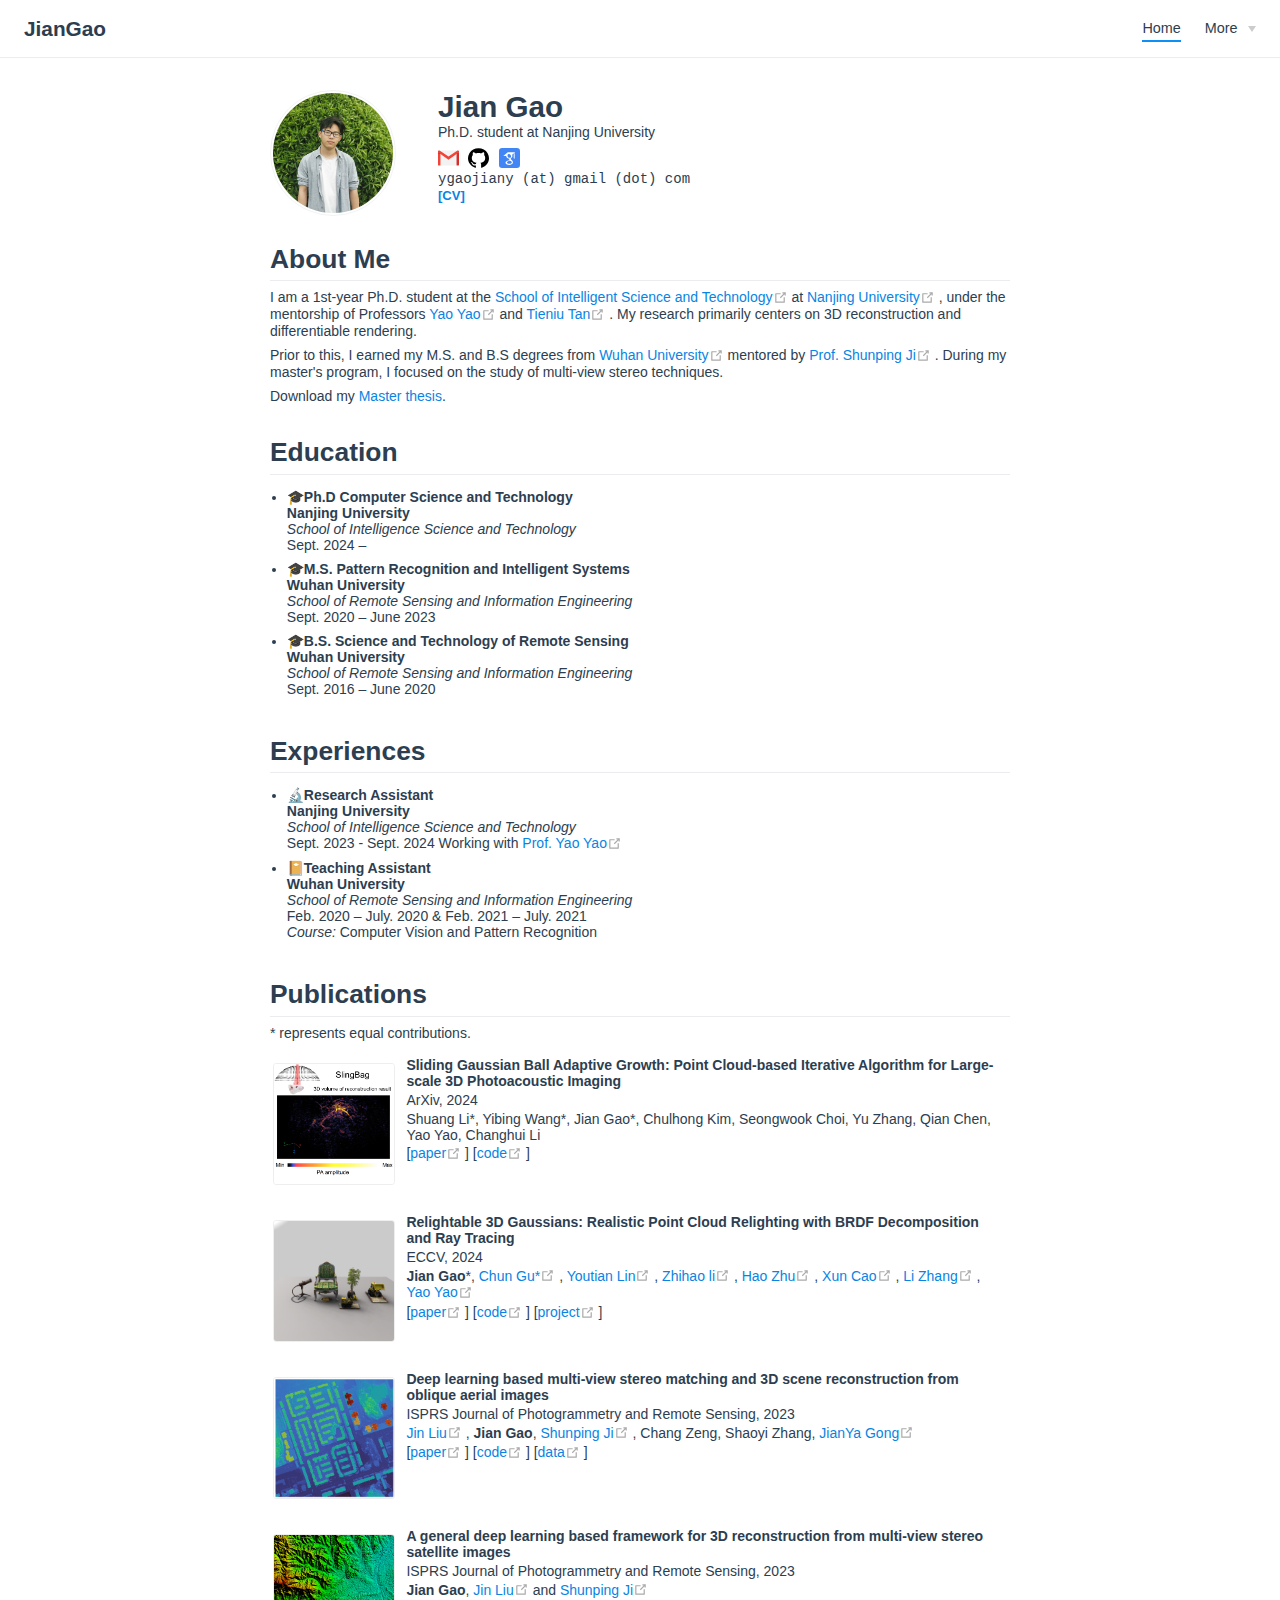
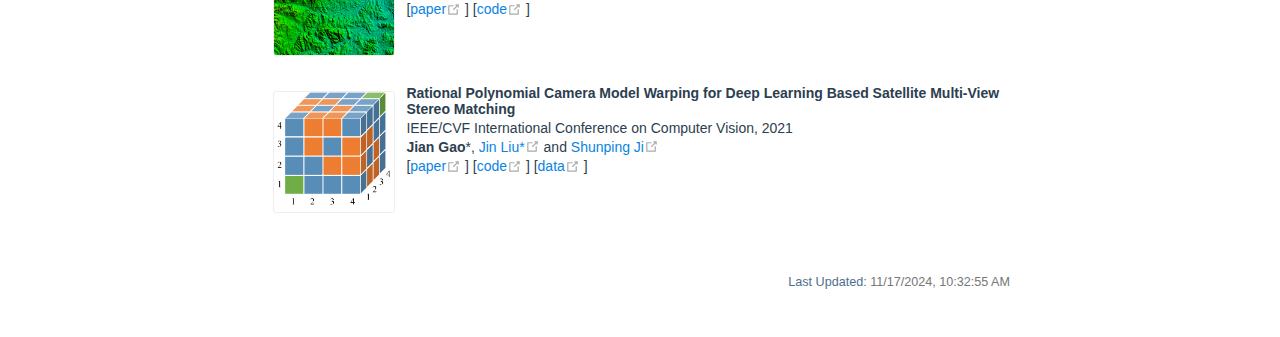
==== commit 7a9cccf5: "update" ====
--- a/index.html
+++ b/index.html
@@ -4,41 +4,35 @@
     <meta charset="utf-8">
     <meta name="viewport" content="width=device-width,initial-scale=1">
     <title>JianGao</title>
+    <meta name="generator" content="VuePress 1.9.10">
+    <link rel="icon" href="home.png">
     <meta name="description" content="Website of Jian Gao">
-    <link rel="icon" href="home.png">
     
-    <link rel="preload" href="/assets/css/0.styles.3f326f81.css" as="style"><link rel="preload" href="/assets/js/app.9c5078cc.js" as="script"><link rel="preload" href="/assets/js/2.4865000f.js" as="script"><link rel="preload" href="/assets/js/9.d6f98968.js" as="script"><link rel="preload" href="/assets/js/5.90e2b002.js" as="script"><link rel="preload" href="/assets/js/6.53512d20.js" as="script"><link rel="prefetch" href="/assets/js/10.e5e63cda.js"><link rel="prefetch" href="/assets/js/11.e84737f7.js"><link rel="prefetch" href="/assets/js/12.097b4f4e.js"><link rel="prefetch" href="/assets/js/3.b9cb5ec0.js"><link rel="prefetch" href="/assets/js/4.f50adb33.js"><link rel="prefetch" href="/assets/js/7.cb664a9d.js"><link rel="prefetch" href="/assets/js/8.22fc4f7e.js">
-    <link rel="stylesheet" href="/assets/css/0.styles.3f326f81.css">
+    <link rel="preload" href="/assets/css/0.styles.f5880381.css" as="style"><link rel="preload" href="/assets/js/app.bb23ae91.js" as="script"><link rel="preload" href="/assets/js/2.3a4aec29.js" as="script"><link rel="preload" href="/assets/js/1.ded2c924.js" as="script"><link rel="preload" href="/assets/js/24.c7ec8863.js" as="script"><link rel="preload" href="/assets/js/20.4def86d7.js" as="script"><link rel="preload" href="/assets/js/21.2a429e7b.js" as="script"><link rel="prefetch" href="/assets/js/10.3dfed177.js"><link rel="prefetch" href="/assets/js/11.10756702.js"><link rel="prefetch" href="/assets/js/12.2f9ea9a4.js"><link rel="prefetch" href="/assets/js/13.371a37dd.js"><link rel="prefetch" href="/assets/js/14.3a191364.js"><link rel="prefetch" href="/assets/js/15.7bd73725.js"><link rel="prefetch" href="/assets/js/16.a70c6aad.js"><link rel="prefetch" href="/assets/js/17.bac44501.js"><link rel="prefetch" href="/assets/js/18.4faca617.js"><link rel="prefetch" href="/assets/js/19.32f770b3.js"><link rel="prefetch" href="/assets/js/22.dd941c6b.js"><link rel="prefetch" href="/assets/js/23.742947f1.js"><link rel="prefetch" href="/assets/js/25.371f1cdc.js"><link rel="prefetch" href="/assets/js/26.5f911d04.js"><link rel="prefetch" href="/assets/js/3.0c7e1142.js"><link rel="prefetch" href="/assets/js/4.a8763633.js"><link rel="prefetch" href="/assets/js/5.5c53a2e9.js"><link rel="prefetch" href="/assets/js/6.116adc14.js"><link rel="prefetch" href="/assets/js/7.88ef6f9d.js"><link rel="prefetch" href="/assets/js/vendors~docsearch.11055bee.js">
+    <link rel="stylesheet" href="/assets/css/0.styles.f5880381.css">
   </head>
   <body>
-    <div id="app" data-server-rendered="true"><div class="theme-container no-sidebar home-page"><header class="navbar"><div class="sidebar-button"><svg xmlns="http://www.w3.org/2000/svg" aria-hidden="true" role="img" viewBox="0 0 448 512" class="icon"><path fill="currentColor" d="M436 124H12c-6.627 0-12-5.373-12-12V80c0-6.627 5.373-12 12-12h424c6.627 0 12 5.373 12 12v32c0 6.627-5.373 12-12 12zm0 160H12c-6.627 0-12-5.373-12-12v-32c0-6.627 5.373-12 12-12h424c6.627 0 12 5.373 12 12v32c0 6.627-5.373 12-12 12zm0 160H12c-6.627 0-12-5.373-12-12v-32c0-6.627 5.373-12 12-12h424c6.627 0 12 5.373 12 12v32c0 6.627-5.373 12-12 12z"></path></svg></div> <a href="/" class="home-link router-link-exact-active router-link-active"><!----> <span class="site-name">JianGao</span></a> <div class="links"><!----> <nav class="nav-links can-hide"><div class="nav-item"><a href="/" class="nav-link router-link-exact-active router-link-active">Home</a></div><div class="nav-item"><a href="/projects/" class="nav-link">Projects</a></div><div class="nav-item"><div class="dropdown-wrapper"><button type="button" aria-label="Menu" class="dropdown-title"><span class="title">More</span> <span class="arrow right"></span></button> <ul class="nav-dropdown" style="display:none;"><li class="dropdown-item"><!----> <a href="https://github.com/ygaojiany" target="_blank" rel="noopener noreferrer" class="nav-link external">
+    <div id="app" data-server-rendered="true"><div class="theme-container no-sidebar home-page"><header class="navbar"><div class="sidebar-button"><svg xmlns="http://www.w3.org/2000/svg" aria-hidden="true" role="img" viewBox="0 0 448 512" class="icon"><path fill="currentColor" d="M436 124H12c-6.627 0-12-5.373-12-12V80c0-6.627 5.373-12 12-12h424c6.627 0 12 5.373 12 12v32c0 6.627-5.373 12-12 12zm0 160H12c-6.627 0-12-5.373-12-12v-32c0-6.627 5.373-12 12-12h424c6.627 0 12 5.373 12 12v32c0 6.627-5.373 12-12 12zm0 160H12c-6.627 0-12-5.373-12-12v-32c0-6.627 5.373-12 12-12h424c6.627 0 12 5.373 12 12v32c0 6.627-5.373 12-12 12z"></path></svg></div> <a href="/" aria-current="page" class="home-link router-link-exact-active router-link-active"><!----> <span class="site-name">JianGao</span></a> <div class="links"><!----> <nav class="nav-links can-hide"><div class="nav-item"><a href="/" aria-current="page" class="nav-link router-link-exact-active router-link-active">
+  Home
+</a></div><div class="nav-item"><div class="dropdown-wrapper"><button type="button" aria-label="Menu" class="dropdown-title"><span class="title">More</span> <span class="arrow down"></span></button> <button type="button" aria-label="Menu" class="mobile-dropdown-title"><span class="title">More</span> <span class="arrow right"></span></button> <ul class="nav-dropdown" style="display:none;"><li class="dropdown-item"><!----> <a href="https://github.com/ygaojiany" target="_blank" rel="noopener noreferrer" class="nav-link external">
   Github
-  <svg xmlns="http://www.w3.org/2000/svg" aria-hidden="true" x="0px" y="0px" viewBox="0 0 100 100" width="15" height="15" class="icon outbound"><path fill="currentColor" d="M18.8,85.1h56l0,0c2.2,0,4-1.8,4-4v-32h-8v28h-48v-48h28v-8h-32l0,0c-2.2,0-4,1.8-4,4v56C14.8,83.3,16.6,85.1,18.8,85.1z"></path> <polygon fill="currentColor" points="45.7,48.7 51.3,54.3 77.2,28.5 77.2,37.2 85.2,37.2 85.2,14.9 62.8,14.9 62.8,22.9 71.5,22.9"></polygon></svg></a></li><li class="dropdown-item"><!----> <a href="https://scholar.google.com/citations?user=Ud-3ID8AAAAJ&amp;hl=en" target="_blank" rel="noopener noreferrer" class="nav-link external">
+  <span><svg xmlns="http://www.w3.org/2000/svg" aria-hidden="true" focusable="false" x="0px" y="0px" viewBox="0 0 100 100" width="15" height="15" class="icon outbound"><path fill="currentColor" d="M18.8,85.1h56l0,0c2.2,0,4-1.8,4-4v-32h-8v28h-48v-48h28v-8h-32l0,0c-2.2,0-4,1.8-4,4v56C14.8,83.3,16.6,85.1,18.8,85.1z"></path> <polygon fill="currentColor" points="45.7,48.7 51.3,54.3 77.2,28.5 77.2,37.2 85.2,37.2 85.2,14.9 62.8,14.9 62.8,22.9 71.5,22.9"></polygon></svg> <span class="sr-only">(opens new window)</span></span></a></li><li class="dropdown-item"><!----> <a href="https://scholar.google.com/citations?user=Ud-3ID8AAAAJ&amp;hl=en" target="_blank" rel="noopener noreferrer" class="nav-link external">
   Google Scholar
-  <svg xmlns="http://www.w3.org/2000/svg" aria-hidden="true" x="0px" y="0px" viewBox="0 0 100 100" width="15" height="15" class="icon outbound"><path fill="currentColor" d="M18.8,85.1h56l0,0c2.2,0,4-1.8,4-4v-32h-8v28h-48v-48h28v-8h-32l0,0c-2.2,0-4,1.8-4,4v56C14.8,83.3,16.6,85.1,18.8,85.1z"></path> <polygon fill="currentColor" points="45.7,48.7 51.3,54.3 77.2,28.5 77.2,37.2 85.2,37.2 85.2,14.9 62.8,14.9 62.8,22.9 71.5,22.9"></polygon></svg></a></li><li class="dropdown-item"><!----> <a href="https://dblp.org/pid/02/563-9" target="_blank" rel="noopener noreferrer" class="nav-link external">
-  DBLP
-  <svg xmlns="http://www.w3.org/2000/svg" aria-hidden="true" x="0px" y="0px" viewBox="0 0 100 100" width="15" height="15" class="icon outbound"><path fill="currentColor" d="M18.8,85.1h56l0,0c2.2,0,4-1.8,4-4v-32h-8v28h-48v-48h28v-8h-32l0,0c-2.2,0-4,1.8-4,4v56C14.8,83.3,16.6,85.1,18.8,85.1z"></path> <polygon fill="currentColor" points="45.7,48.7 51.3,54.3 77.2,28.5 77.2,37.2 85.2,37.2 85.2,14.9 62.8,14.9 62.8,22.9 71.5,22.9"></polygon></svg></a></li><li class="dropdown-item"><!----> <a href="https://orcid.org/0009-0007-2093-0941" target="_blank" rel="noopener noreferrer" class="nav-link external">
-  ORCID
-  <svg xmlns="http://www.w3.org/2000/svg" aria-hidden="true" x="0px" y="0px" viewBox="0 0 100 100" width="15" height="15" class="icon outbound"><path fill="currentColor" d="M18.8,85.1h56l0,0c2.2,0,4-1.8,4-4v-32h-8v28h-48v-48h28v-8h-32l0,0c-2.2,0-4,1.8-4,4v56C14.8,83.3,16.6,85.1,18.8,85.1z"></path> <polygon fill="currentColor" points="45.7,48.7 51.3,54.3 77.2,28.5 77.2,37.2 85.2,37.2 85.2,14.9 62.8,14.9 62.8,22.9 71.5,22.9"></polygon></svg></a></li><li class="dropdown-item"><!----> <a href="https://www.semanticscholar.org/author/Jian-Gao/2149258535" target="_blank" rel="noopener noreferrer" class="nav-link external">
-  Sematic Scholar
-  <svg xmlns="http://www.w3.org/2000/svg" aria-hidden="true" x="0px" y="0px" viewBox="0 0 100 100" width="15" height="15" class="icon outbound"><path fill="currentColor" d="M18.8,85.1h56l0,0c2.2,0,4-1.8,4-4v-32h-8v28h-48v-48h28v-8h-32l0,0c-2.2,0-4,1.8-4,4v56C14.8,83.3,16.6,85.1,18.8,85.1z"></path> <polygon fill="currentColor" points="45.7,48.7 51.3,54.3 77.2,28.5 77.2,37.2 85.2,37.2 85.2,14.9 62.8,14.9 62.8,22.9 71.5,22.9"></polygon></svg></a></li></ul></div></div> <!----></nav></div></header> <div class="sidebar-mask"></div> <aside class="sidebar"><nav class="nav-links"><div class="nav-item"><a href="/" class="nav-link router-link-exact-active router-link-active">Home</a></div><div class="nav-item"><a href="/projects/" class="nav-link">Projects</a></div><div class="nav-item"><div class="dropdown-wrapper"><button type="button" aria-label="Menu" class="dropdown-title"><span class="title">More</span> <span class="arrow right"></span></button> <ul class="nav-dropdown" style="display:none;"><li class="dropdown-item"><!----> <a href="https://github.com/ygaojiany" target="_blank" rel="noopener noreferrer" class="nav-link external">
+  <span><svg xmlns="http://www.w3.org/2000/svg" aria-hidden="true" focusable="false" x="0px" y="0px" viewBox="0 0 100 100" width="15" height="15" class="icon outbound"><path fill="currentColor" d="M18.8,85.1h56l0,0c2.2,0,4-1.8,4-4v-32h-8v28h-48v-48h28v-8h-32l0,0c-2.2,0-4,1.8-4,4v56C14.8,83.3,16.6,85.1,18.8,85.1z"></path> <polygon fill="currentColor" points="45.7,48.7 51.3,54.3 77.2,28.5 77.2,37.2 85.2,37.2 85.2,14.9 62.8,14.9 62.8,22.9 71.5,22.9"></polygon></svg> <span class="sr-only">(opens new window)</span></span></a></li></ul></div></div> <!----></nav></div></header> <div class="sidebar-mask"></div> <aside class="sidebar"><nav class="nav-links"><div class="nav-item"><a href="/" aria-current="page" class="nav-link router-link-exact-active router-link-active">
+  Home
+</a></div><div class="nav-item"><div class="dropdown-wrapper"><button type="button" aria-label="Menu" class="dropdown-title"><span class="title">More</span> <span class="arrow down"></span></button> <button type="button" aria-label="Menu" class="mobile-dropdown-title"><span class="title">More</span> <span class="arrow right"></span></button> <ul class="nav-dropdown" style="display:none;"><li class="dropdown-item"><!----> <a href="https://github.com/ygaojiany" target="_blank" rel="noopener noreferrer" class="nav-link external">
   Github
-  <svg xmlns="http://www.w3.org/2000/svg" aria-hidden="true" x="0px" y="0px" viewBox="0 0 100 100" width="15" height="15" class="icon outbound"><path fill="currentColor" d="M18.8,85.1h56l0,0c2.2,0,4-1.8,4-4v-32h-8v28h-48v-48h28v-8h-32l0,0c-2.2,0-4,1.8-4,4v56C14.8,83.3,16.6,85.1,18.8,85.1z"></path> <polygon fill="currentColor" points="45.7,48.7 51.3,54.3 77.2,28.5 77.2,37.2 85.2,37.2 85.2,14.9 62.8,14.9 62.8,22.9 71.5,22.9"></polygon></svg></a></li><li class="dropdown-item"><!----> <a href="https://scholar.google.com/citations?user=Ud-3ID8AAAAJ&amp;hl=en" target="_blank" rel="noopener noreferrer" class="nav-link external">
+  <span><svg xmlns="http://www.w3.org/2000/svg" aria-hidden="true" focusable="false" x="0px" y="0px" viewBox="0 0 100 100" width="15" height="15" class="icon outbound"><path fill="currentColor" d="M18.8,85.1h56l0,0c2.2,0,4-1.8,4-4v-32h-8v28h-48v-48h28v-8h-32l0,0c-2.2,0-4,1.8-4,4v56C14.8,83.3,16.6,85.1,18.8,85.1z"></path> <polygon fill="currentColor" points="45.7,48.7 51.3,54.3 77.2,28.5 77.2,37.2 85.2,37.2 85.2,14.9 62.8,14.9 62.8,22.9 71.5,22.9"></polygon></svg> <span class="sr-only">(opens new window)</span></span></a></li><li class="dropdown-item"><!----> <a href="https://scholar.google.com/citations?user=Ud-3ID8AAAAJ&amp;hl=en" target="_blank" rel="noopener noreferrer" class="nav-link external">
   Google Scholar
-  <svg xmlns="http://www.w3.org/2000/svg" aria-hidden="true" x="0px" y="0px" viewBox="0 0 100 100" width="15" height="15" class="icon outbound"><path fill="currentColor" d="M18.8,85.1h56l0,0c2.2,0,4-1.8,4-4v-32h-8v28h-48v-48h28v-8h-32l0,0c-2.2,0-4,1.8-4,4v56C14.8,83.3,16.6,85.1,18.8,85.1z"></path> <polygon fill="currentColor" points="45.7,48.7 51.3,54.3 77.2,28.5 77.2,37.2 85.2,37.2 85.2,14.9 62.8,14.9 62.8,22.9 71.5,22.9"></polygon></svg></a></li><li class="dropdown-item"><!----> <a href="https://dblp.org/pid/02/563-9" target="_blank" rel="noopener noreferrer" class="nav-link external">
-  DBLP
-  <svg xmlns="http://www.w3.org/2000/svg" aria-hidden="true" x="0px" y="0px" viewBox="0 0 100 100" width="15" height="15" class="icon outbound"><path fill="currentColor" d="M18.8,85.1h56l0,0c2.2,0,4-1.8,4-4v-32h-8v28h-48v-48h28v-8h-32l0,0c-2.2,0-4,1.8-4,4v56C14.8,83.3,16.6,85.1,18.8,85.1z"></path> <polygon fill="currentColor" points="45.7,48.7 51.3,54.3 77.2,28.5 77.2,37.2 85.2,37.2 85.2,14.9 62.8,14.9 62.8,22.9 71.5,22.9"></polygon></svg></a></li><li class="dropdown-item"><!----> <a href="https://orcid.org/0009-0007-2093-0941" target="_blank" rel="noopener noreferrer" class="nav-link external">
-  ORCID
-  <svg xmlns="http://www.w3.org/2000/svg" aria-hidden="true" x="0px" y="0px" viewBox="0 0 100 100" width="15" height="15" class="icon outbound"><path fill="currentColor" d="M18.8,85.1h56l0,0c2.2,0,4-1.8,4-4v-32h-8v28h-48v-48h28v-8h-32l0,0c-2.2,0-4,1.8-4,4v56C14.8,83.3,16.6,85.1,18.8,85.1z"></path> <polygon fill="currentColor" points="45.7,48.7 51.3,54.3 77.2,28.5 77.2,37.2 85.2,37.2 85.2,14.9 62.8,14.9 62.8,22.9 71.5,22.9"></polygon></svg></a></li><li class="dropdown-item"><!----> <a href="https://www.semanticscholar.org/author/Jian-Gao/2149258535" target="_blank" rel="noopener noreferrer" class="nav-link external">
-  Sematic Scholar
-  <svg xmlns="http://www.w3.org/2000/svg" aria-hidden="true" x="0px" y="0px" viewBox="0 0 100 100" width="15" height="15" class="icon outbound"><path fill="currentColor" d="M18.8,85.1h56l0,0c2.2,0,4-1.8,4-4v-32h-8v28h-48v-48h28v-8h-32l0,0c-2.2,0-4,1.8-4,4v56C14.8,83.3,16.6,85.1,18.8,85.1z"></path> <polygon fill="currentColor" points="45.7,48.7 51.3,54.3 77.2,28.5 77.2,37.2 85.2,37.2 85.2,14.9 62.8,14.9 62.8,22.9 71.5,22.9"></polygon></svg></a></li></ul></div></div> <!----></nav>  <!----> </aside> <main class="page"> <div class="theme-default-content content__default"><div class="profile"><div class="image"><img src="./profile.jpg" alt></div> <div class="info"><div class="name">
+  <span><svg xmlns="http://www.w3.org/2000/svg" aria-hidden="true" focusable="false" x="0px" y="0px" viewBox="0 0 100 100" width="15" height="15" class="icon outbound"><path fill="currentColor" d="M18.8,85.1h56l0,0c2.2,0,4-1.8,4-4v-32h-8v28h-48v-48h28v-8h-32l0,0c-2.2,0-4,1.8-4,4v56C14.8,83.3,16.6,85.1,18.8,85.1z"></path> <polygon fill="currentColor" points="45.7,48.7 51.3,54.3 77.2,28.5 77.2,37.2 85.2,37.2 85.2,14.9 62.8,14.9 62.8,22.9 71.5,22.9"></polygon></svg> <span class="sr-only">(opens new window)</span></span></a></li></ul></div></div> <!----></nav>  <!----> </aside> <main class="page"> <div class="theme-default-content content__default"><div class="profile"><div class="image"><img src="./profile.jpg" alt></div> <div class="info"><div class="name">
       Jian Gao
-    </div> <div class="bio"><p>Research Assistant in Nanjing University</p></div> <div class="socials"><div><a href="mailto:ygaojiany@gmail.com" target="_blank"><img src="./icons/email.svg" alt="email" title="email"></a></div><div><a href="https://github.com/ygaojiany" target="_blank"><img src="./icons/github.svg" alt="github" title="github"></a></div><div><a href="https://scholar.google.com/citations?user=Ud-3ID8AAAAJ&amp;hl=en" target="_blank"><img src="./icons/google-scholar.svg" alt="google scholar" title="google scholar"></a></div></div> <div class="contact"><div title="Contact me" class="email">ygaojiany (at) gmail (dot) com</div></div> <div><a target="_blank" href="/data/Reume_JianGao_Dec2023.pdf" title="Download my CV in PDF"><font size="2em" color=""><b>[CV]</b></font></a></div></div></div> <p><a href="https://hits.seeyoufarm.com" target="_blank" rel="noopener noreferrer"><img src="https://hits.seeyoufarm.com/api/count/incr/badge.svg?url=https%3A%2F%2Fygaojiany.github.io&amp;count_bg=%233E6FBC&amp;title_bg=%23000000&amp;icon=&amp;icon_color=%23E7E7E7&amp;title=Vistors&amp;edge_flat=false" alt="Hits"><svg xmlns="http://www.w3.org/2000/svg" aria-hidden="true" x="0px" y="0px" viewBox="0 0 100 100" width="15" height="15" class="icon outbound"><path fill="currentColor" d="M18.8,85.1h56l0,0c2.2,0,4-1.8,4-4v-32h-8v28h-48v-48h28v-8h-32l0,0c-2.2,0-4,1.8-4,4v56C14.8,83.3,16.6,85.1,18.8,85.1z"></path> <polygon fill="currentColor" points="45.7,48.7 51.3,54.3 77.2,28.5 77.2,37.2 85.2,37.2 85.2,14.9 62.8,14.9 62.8,22.9 71.5,22.9"></polygon></svg></a></p> <h2 id="about-me">About Me</h2> <p>I am presently serving as a research assistant under the supervision of <a href="https://yoyo000.github.io/" target="_blank" rel="noopener noreferrer">Prof. Yao Yao<svg xmlns="http://www.w3.org/2000/svg" aria-hidden="true" x="0px" y="0px" viewBox="0 0 100 100" width="15" height="15" class="icon outbound"><path fill="currentColor" d="M18.8,85.1h56l0,0c2.2,0,4-1.8,4-4v-32h-8v28h-48v-48h28v-8h-32l0,0c-2.2,0-4,1.8-4,4v56C14.8,83.3,16.6,85.1,18.8,85.1z"></path> <polygon fill="currentColor" points="45.7,48.7 51.3,54.3 77.2,28.5 77.2,37.2 85.2,37.2 85.2,14.9 62.8,14.9 62.8,22.9 71.5,22.9"></polygon></svg></a> at the School of Intelligence Science and Technology, <a href="https://www.nju.edu.cn/en/" target="_blank" rel="noopener noreferrer">NanJing University<svg xmlns="http://www.w3.org/2000/svg" aria-hidden="true" x="0px" y="0px" viewBox="0 0 100 100" width="15" height="15" class="icon outbound"><path fill="currentColor" d="M18.8,85.1h56l0,0c2.2,0,4-1.8,4-4v-32h-8v28h-48v-48h28v-8h-32l0,0c-2.2,0-4,1.8-4,4v56C14.8,83.3,16.6,85.1,18.8,85.1z"></path> <polygon fill="currentColor" points="45.7,48.7 51.3,54.3 77.2,28.5 77.2,37.2 85.2,37.2 85.2,14.9 62.8,14.9 62.8,22.9 71.5,22.9"></polygon></svg></a>. My current scholarly pursuits center around the domains of 3D reconstruction and differentiable rendering.</p> <p>I received the M.S. degree in <em>Pattern Recognition and Intelligent Systems</em> and the B.S. degree in <em>Science and Technology of Remote Sensing</em> from <a href="http://en.whu.edu.cn/" target="_blank" rel="noopener noreferrer">Wuhan University<svg xmlns="http://www.w3.org/2000/svg" aria-hidden="true" x="0px" y="0px" viewBox="0 0 100 100" width="15" height="15" class="icon outbound"><path fill="currentColor" d="M18.8,85.1h56l0,0c2.2,0,4-1.8,4-4v-32h-8v28h-48v-48h28v-8h-32l0,0c-2.2,0-4,1.8-4,4v56C14.8,83.3,16.6,85.1,18.8,85.1z"></path> <polygon fill="currentColor" points="45.7,48.7 51.3,54.3 77.2,28.5 77.2,37.2 85.2,37.2 85.2,14.9 62.8,14.9 62.8,22.9 71.5,22.9"></polygon></svg></a>, Hubei, China. During my master's program, I concentrated on the application of deep learning in multi-view stereo, specifically from optical satellite and drone images under the guidance of <a href="http://gpcv.whu.edu.cn/" target="_blank" rel="noopener noreferrer">Prof. Shunping Ji<svg xmlns="http://www.w3.org/2000/svg" aria-hidden="true" x="0px" y="0px" viewBox="0 0 100 100" width="15" height="15" class="icon outbound"><path fill="currentColor" d="M18.8,85.1h56l0,0c2.2,0,4-1.8,4-4v-32h-8v28h-48v-48h28v-8h-32l0,0c-2.2,0-4,1.8-4,4v56C14.8,83.3,16.6,85.1,18.8,85.1z"></path> <polygon fill="currentColor" points="45.7,48.7 51.3,54.3 77.2,28.5 77.2,37.2 85.2,37.2 85.2,14.9 62.8,14.9 62.8,22.9 71.5,22.9"></polygon></svg></a>.</p> <p>Download my <a href="./data/Master_thesis_JianGao.pdf">Master thesis</a>.</p> <h2 id="education">Education</h2> <ul><li><p><strong>🎓M.S. Pattern Recognition and Intelligent Systems</strong><br> <strong>Wuhan University</strong><br> <em>School of Remote Sensing and Information Engineering</em><br>
+    </div> <div class="bio"><p>Ph.D. student at Nanjing University</p></div> <div class="socials"><div><a href="mailto:ygaojiany@gmail.com" target="_blank"><img src="./icons/email.svg" alt="email" title="email"></a></div><div><a href="https://github.com/ygaojiany" target="_blank"><img src="./icons/github.svg" alt="github" title="github"></a></div><div><a href="https://scholar.google.com/citations?user=Ud-3ID8AAAAJ&amp;hl=en" target="_blank"><img src="./icons/google-scholar.svg" alt="google scholar" title="google scholar"></a></div></div> <div class="contact"><div title="Contact me" class="email">ygaojiany (at) gmail (dot) com</div></div> <div><a target="_blank" href="/data/Reume_JianGao_Dec2023.pdf" title="Download my CV in PDF"><font size="2em" color=""><b>[CV]</b></font></a></div></div></div> <h2 id="about-me">About Me</h2> <p>I am a 1st-year Ph.D. student at the <a href="https://is.nju.edu.cn/is_en/main.htm" target="_blank" rel="noopener noreferrer">School of Intelligent Science and Technology<span><svg xmlns="http://www.w3.org/2000/svg" aria-hidden="true" focusable="false" x="0px" y="0px" viewBox="0 0 100 100" width="15" height="15" class="icon outbound"><path fill="currentColor" d="M18.8,85.1h56l0,0c2.2,0,4-1.8,4-4v-32h-8v28h-48v-48h28v-8h-32l0,0c-2.2,0-4,1.8-4,4v56C14.8,83.3,16.6,85.1,18.8,85.1z"></path> <polygon fill="currentColor" points="45.7,48.7 51.3,54.3 77.2,28.5 77.2,37.2 85.2,37.2 85.2,14.9 62.8,14.9 62.8,22.9 71.5,22.9"></polygon></svg> <span class="sr-only">(opens new window)</span></span></a> at <a href="https://www.nju.edu.cn/en/" target="_blank" rel="noopener noreferrer">Nanjing University<span><svg xmlns="http://www.w3.org/2000/svg" aria-hidden="true" focusable="false" x="0px" y="0px" viewBox="0 0 100 100" width="15" height="15" class="icon outbound"><path fill="currentColor" d="M18.8,85.1h56l0,0c2.2,0,4-1.8,4-4v-32h-8v28h-48v-48h28v-8h-32l0,0c-2.2,0-4,1.8-4,4v56C14.8,83.3,16.6,85.1,18.8,85.1z"></path> <polygon fill="currentColor" points="45.7,48.7 51.3,54.3 77.2,28.5 77.2,37.2 85.2,37.2 85.2,14.9 62.8,14.9 62.8,22.9 71.5,22.9"></polygon></svg> <span class="sr-only">(opens new window)</span></span></a>, under the mentorship of Professors <a href="https://yoyo000.github.io/" target="_blank" rel="noopener noreferrer">Yao Yao<span><svg xmlns="http://www.w3.org/2000/svg" aria-hidden="true" focusable="false" x="0px" y="0px" viewBox="0 0 100 100" width="15" height="15" class="icon outbound"><path fill="currentColor" d="M18.8,85.1h56l0,0c2.2,0,4-1.8,4-4v-32h-8v28h-48v-48h28v-8h-32l0,0c-2.2,0-4,1.8-4,4v56C14.8,83.3,16.6,85.1,18.8,85.1z"></path> <polygon fill="currentColor" points="45.7,48.7 51.3,54.3 77.2,28.5 77.2,37.2 85.2,37.2 85.2,14.9 62.8,14.9 62.8,22.9 71.5,22.9"></polygon></svg> <span class="sr-only">(opens new window)</span></span></a> and <a href="https://is.nju.edu.cn/ttn_en/main.htm" target="_blank" rel="noopener noreferrer">Tieniu Tan<span><svg xmlns="http://www.w3.org/2000/svg" aria-hidden="true" focusable="false" x="0px" y="0px" viewBox="0 0 100 100" width="15" height="15" class="icon outbound"><path fill="currentColor" d="M18.8,85.1h56l0,0c2.2,0,4-1.8,4-4v-32h-8v28h-48v-48h28v-8h-32l0,0c-2.2,0-4,1.8-4,4v56C14.8,83.3,16.6,85.1,18.8,85.1z"></path> <polygon fill="currentColor" points="45.7,48.7 51.3,54.3 77.2,28.5 77.2,37.2 85.2,37.2 85.2,14.9 62.8,14.9 62.8,22.9 71.5,22.9"></polygon></svg> <span class="sr-only">(opens new window)</span></span></a>. My research primarily centers on 3D reconstruction and differentiable rendering.</p> <p>Prior to this, I earned my M.S. and B.S degrees from <a href="http://en.whu.edu.cn/" target="_blank" rel="noopener noreferrer">Wuhan University<span><svg xmlns="http://www.w3.org/2000/svg" aria-hidden="true" focusable="false" x="0px" y="0px" viewBox="0 0 100 100" width="15" height="15" class="icon outbound"><path fill="currentColor" d="M18.8,85.1h56l0,0c2.2,0,4-1.8,4-4v-32h-8v28h-48v-48h28v-8h-32l0,0c-2.2,0-4,1.8-4,4v56C14.8,83.3,16.6,85.1,18.8,85.1z"></path> <polygon fill="currentColor" points="45.7,48.7 51.3,54.3 77.2,28.5 77.2,37.2 85.2,37.2 85.2,14.9 62.8,14.9 62.8,22.9 71.5,22.9"></polygon></svg> <span class="sr-only">(opens new window)</span></span></a> mentored by <a href="http://gpcv.whu.edu.cn/" target="_blank" rel="noopener noreferrer">Prof. Shunping Ji<span><svg xmlns="http://www.w3.org/2000/svg" aria-hidden="true" focusable="false" x="0px" y="0px" viewBox="0 0 100 100" width="15" height="15" class="icon outbound"><path fill="currentColor" d="M18.8,85.1h56l0,0c2.2,0,4-1.8,4-4v-32h-8v28h-48v-48h28v-8h-32l0,0c-2.2,0-4,1.8-4,4v56C14.8,83.3,16.6,85.1,18.8,85.1z"></path> <polygon fill="currentColor" points="45.7,48.7 51.3,54.3 77.2,28.5 77.2,37.2 85.2,37.2 85.2,14.9 62.8,14.9 62.8,22.9 71.5,22.9"></polygon></svg> <span class="sr-only">(opens new window)</span></span></a>. During my master's program, I focused on the study of multi-view stereo techniques.</p> <p>Download my <a href="./data/Master_thesis_JianGao.pdf">Master thesis</a>.</p> <h2 id="education">Education</h2> <ul><li><p><strong>🎓Ph.D Computer Science and Technology</strong><br> <strong>Nanjing University</strong><br> <em>School of Intelligence Science and Technology</em><br>
+Sept. 2024 –</p></li> <li><p><strong>🎓M.S. Pattern Recognition and Intelligent Systems</strong><br> <strong>Wuhan University</strong><br> <em>School of Remote Sensing and Information Engineering</em><br>
 Sept. 2020 – June 2023</p></li> <li><p><strong>🎓B.S. Science and Technology of Remote Sensing</strong><br> <strong>Wuhan University</strong><br> <em>School of Remote Sensing and Information Engineering</em><br>
 Sept. 2016 – June 2020</p></li></ul> <h2 id="experiences">Experiences</h2> <ul><li><p><strong>🔬Research Assistant</strong><br> <strong>Nanjing University</strong><br> <em>School of Intelligence Science and Technology</em><br>
-Sept. 2023 - now<br>
-Working with <a href="https://yoyo000.github.io/" target="_blank" rel="noopener noreferrer">Prof. Yao Yao<svg xmlns="http://www.w3.org/2000/svg" aria-hidden="true" x="0px" y="0px" viewBox="0 0 100 100" width="15" height="15" class="icon outbound"><path fill="currentColor" d="M18.8,85.1h56l0,0c2.2,0,4-1.8,4-4v-32h-8v28h-48v-48h28v-8h-32l0,0c-2.2,0-4,1.8-4,4v56C14.8,83.3,16.6,85.1,18.8,85.1z"></path> <polygon fill="currentColor" points="45.7,48.7 51.3,54.3 77.2,28.5 77.2,37.2 85.2,37.2 85.2,14.9 62.8,14.9 62.8,22.9 71.5,22.9"></polygon></svg></a></p></li> <li><p><strong>︎📔Teaching Assistant</strong><br> <strong>Wuhan University</strong><br> <em>School of Remote Sensing and Information Engineering</em><br>
-Feb. 2020 – July. 2020 &amp; Feb. 2021 – July. 2021<br> <em>Course:</em> Computer Vision and Pattern Recognition</p></li></ul> <h2 id="publications">Publications</h2> <p>* represents equal contributions.</p> <div class="md-card"><div class="card-image"><img src="/publications/2023Relightable3DGaussian.png" alt></div> <div class="card-content"><p><strong>Relightable 3D Gaussian: Real-time Point Cloud Relighting with BRDF Decomposition and Ray Tracing</strong></p> <p>arXiv preprint 2311.16043, 2023</p> <p><strong>Jian Gao</strong>*, <a href="https://sulvxiangxin.github.io/" target="_blank" rel="noopener noreferrer">Chun Gu*<svg xmlns="http://www.w3.org/2000/svg" aria-hidden="true" x="0px" y="0px" viewBox="0 0 100 100" width="15" height="15" class="icon outbound"><path fill="currentColor" d="M18.8,85.1h56l0,0c2.2,0,4-1.8,4-4v-32h-8v28h-48v-48h28v-8h-32l0,0c-2.2,0-4,1.8-4,4v56C14.8,83.3,16.6,85.1,18.8,85.1z"></path> <polygon fill="currentColor" points="45.7,48.7 51.3,54.3 77.2,28.5 77.2,37.2 85.2,37.2 85.2,14.9 62.8,14.9 62.8,22.9 71.5,22.9"></polygon></svg></a>, <a href="https://scholar.google.com/citations?user=VhhHLhIAAAAJ&amp;hl=en" target="_blank" rel="noopener noreferrer">Youtian Lin<svg xmlns="http://www.w3.org/2000/svg" aria-hidden="true" x="0px" y="0px" viewBox="0 0 100 100" width="15" height="15" class="icon outbound"><path fill="currentColor" d="M18.8,85.1h56l0,0c2.2,0,4-1.8,4-4v-32h-8v28h-48v-48h28v-8h-32l0,0c-2.2,0-4,1.8-4,4v56C14.8,83.3,16.6,85.1,18.8,85.1z"></path> <polygon fill="currentColor" points="45.7,48.7 51.3,54.3 77.2,28.5 77.2,37.2 85.2,37.2 85.2,14.9 62.8,14.9 62.8,22.9 71.5,22.9"></polygon></svg></a>, <a href="http://zhuhao.cc/home/" target="_blank" rel="noopener noreferrer">Hao Zhu<svg xmlns="http://www.w3.org/2000/svg" aria-hidden="true" x="0px" y="0px" viewBox="0 0 100 100" width="15" height="15" class="icon outbound"><path fill="currentColor" d="M18.8,85.1h56l0,0c2.2,0,4-1.8,4-4v-32h-8v28h-48v-48h28v-8h-32l0,0c-2.2,0-4,1.8-4,4v56C14.8,83.3,16.6,85.1,18.8,85.1z"></path> <polygon fill="currentColor" points="45.7,48.7 51.3,54.3 77.2,28.5 77.2,37.2 85.2,37.2 85.2,14.9 62.8,14.9 62.8,22.9 71.5,22.9"></polygon></svg></a>, <a href="https://cite.nju.edu.cn/People/Faculty/20190621/i5054.html" target="_blank" rel="noopener noreferrer">Xun Cao<svg xmlns="http://www.w3.org/2000/svg" aria-hidden="true" x="0px" y="0px" viewBox="0 0 100 100" width="15" height="15" class="icon outbound"><path fill="currentColor" d="M18.8,85.1h56l0,0c2.2,0,4-1.8,4-4v-32h-8v28h-48v-48h28v-8h-32l0,0c-2.2,0-4,1.8-4,4v56C14.8,83.3,16.6,85.1,18.8,85.1z"></path> <polygon fill="currentColor" points="45.7,48.7 51.3,54.3 77.2,28.5 77.2,37.2 85.2,37.2 85.2,14.9 62.8,14.9 62.8,22.9 71.5,22.9"></polygon></svg></a>, <a href="https://lzrobots.github.io/" target="_blank" rel="noopener noreferrer">Li Zhang<svg xmlns="http://www.w3.org/2000/svg" aria-hidden="true" x="0px" y="0px" viewBox="0 0 100 100" width="15" height="15" class="icon outbound"><path fill="currentColor" d="M18.8,85.1h56l0,0c2.2,0,4-1.8,4-4v-32h-8v28h-48v-48h28v-8h-32l0,0c-2.2,0-4,1.8-4,4v56C14.8,83.3,16.6,85.1,18.8,85.1z"></path> <polygon fill="currentColor" points="45.7,48.7 51.3,54.3 77.2,28.5 77.2,37.2 85.2,37.2 85.2,14.9 62.8,14.9 62.8,22.9 71.5,22.9"></polygon></svg></a>, <a href="https://yoyo000.github.io/" target="_blank" rel="noopener noreferrer">Yao Yao<svg xmlns="http://www.w3.org/2000/svg" aria-hidden="true" x="0px" y="0px" viewBox="0 0 100 100" width="15" height="15" class="icon outbound"><path fill="currentColor" d="M18.8,85.1h56l0,0c2.2,0,4-1.8,4-4v-32h-8v28h-48v-48h28v-8h-32l0,0c-2.2,0-4,1.8-4,4v56C14.8,83.3,16.6,85.1,18.8,85.1z"></path> <polygon fill="currentColor" points="45.7,48.7 51.3,54.3 77.2,28.5 77.2,37.2 85.2,37.2 85.2,14.9 62.8,14.9 62.8,22.9 71.5,22.9"></polygon></svg></a></p> <p>[<a href="https://arxiv.org/abs/2311.16043" target="_blank" rel="noopener noreferrer">paper<svg xmlns="http://www.w3.org/2000/svg" aria-hidden="true" x="0px" y="0px" viewBox="0 0 100 100" width="15" height="15" class="icon outbound"><path fill="currentColor" d="M18.8,85.1h56l0,0c2.2,0,4-1.8,4-4v-32h-8v28h-48v-48h28v-8h-32l0,0c-2.2,0-4,1.8-4,4v56C14.8,83.3,16.6,85.1,18.8,85.1z"></path> <polygon fill="currentColor" points="45.7,48.7 51.3,54.3 77.2,28.5 77.2,37.2 85.2,37.2 85.2,14.9 62.8,14.9 62.8,22.9 71.5,22.9"></polygon></svg></a>] [<a href="https://github.com/NJU-3DV/Relightable3DGaussian" target="_blank" rel="noopener noreferrer">code<svg xmlns="http://www.w3.org/2000/svg" aria-hidden="true" x="0px" y="0px" viewBox="0 0 100 100" width="15" height="15" class="icon outbound"><path fill="currentColor" d="M18.8,85.1h56l0,0c2.2,0,4-1.8,4-4v-32h-8v28h-48v-48h28v-8h-32l0,0c-2.2,0-4,1.8-4,4v56C14.8,83.3,16.6,85.1,18.8,85.1z"></path> <polygon fill="currentColor" points="45.7,48.7 51.3,54.3 77.2,28.5 77.2,37.2 85.2,37.2 85.2,14.9 62.8,14.9 62.8,22.9 71.5,22.9"></polygon></svg></a>] [<a href="https://nju-3dv.github.io/projects/Relightable3DGaussian/" target="_blank" rel="noopener noreferrer">project<svg xmlns="http://www.w3.org/2000/svg" aria-hidden="true" x="0px" y="0px" viewBox="0 0 100 100" width="15" height="15" class="icon outbound"><path fill="currentColor" d="M18.8,85.1h56l0,0c2.2,0,4-1.8,4-4v-32h-8v28h-48v-48h28v-8h-32l0,0c-2.2,0-4,1.8-4,4v56C14.8,83.3,16.6,85.1,18.8,85.1z"></path> <polygon fill="currentColor" points="45.7,48.7 51.3,54.3 77.2,28.5 77.2,37.2 85.2,37.2 85.2,14.9 62.8,14.9 62.8,22.9 71.5,22.9"></polygon></svg></a>]</p></div></div> <div class="md-card"><div class="card-image"><img src="/publications/2023ISPRS_2.png" alt></div> <div class="card-content"><p><strong>Deep learning based multi-view stereo matching and 3D scene reconstruction from oblique aerial images</strong></p> <p>ISPRS Journal of Photogrammetry and Remote Sensing, 2023</p> <p><a href="https://gpcv-liujin.github.io/" target="_blank" rel="noopener noreferrer">Jin Liu<svg xmlns="http://www.w3.org/2000/svg" aria-hidden="true" x="0px" y="0px" viewBox="0 0 100 100" width="15" height="15" class="icon outbound"><path fill="currentColor" d="M18.8,85.1h56l0,0c2.2,0,4-1.8,4-4v-32h-8v28h-48v-48h28v-8h-32l0,0c-2.2,0-4,1.8-4,4v56C14.8,83.3,16.6,85.1,18.8,85.1z"></path> <polygon fill="currentColor" points="45.7,48.7 51.3,54.3 77.2,28.5 77.2,37.2 85.2,37.2 85.2,14.9 62.8,14.9 62.8,22.9 71.5,22.9"></polygon></svg></a>, <strong>Jian Gao</strong>, <a href="http://gpcv.whu.edu.cn/" target="_blank" rel="noopener noreferrer">Shunping Ji<svg xmlns="http://www.w3.org/2000/svg" aria-hidden="true" x="0px" y="0px" viewBox="0 0 100 100" width="15" height="15" class="icon outbound"><path fill="currentColor" d="M18.8,85.1h56l0,0c2.2,0,4-1.8,4-4v-32h-8v28h-48v-48h28v-8h-32l0,0c-2.2,0-4,1.8-4,4v56C14.8,83.3,16.6,85.1,18.8,85.1z"></path> <polygon fill="currentColor" points="45.7,48.7 51.3,54.3 77.2,28.5 77.2,37.2 85.2,37.2 85.2,14.9 62.8,14.9 62.8,22.9 71.5,22.9"></polygon></svg></a>, Chang Zeng, Shaoyi Zhang, <a href="http://www.jygong.com/" target="_blank" rel="noopener noreferrer">JianYa Gong<svg xmlns="http://www.w3.org/2000/svg" aria-hidden="true" x="0px" y="0px" viewBox="0 0 100 100" width="15" height="15" class="icon outbound"><path fill="currentColor" d="M18.8,85.1h56l0,0c2.2,0,4-1.8,4-4v-32h-8v28h-48v-48h28v-8h-32l0,0c-2.2,0-4,1.8-4,4v56C14.8,83.3,16.6,85.1,18.8,85.1z"></path> <polygon fill="currentColor" points="45.7,48.7 51.3,54.3 77.2,28.5 77.2,37.2 85.2,37.2 85.2,14.9 62.8,14.9 62.8,22.9 71.5,22.9"></polygon></svg></a></p> <p>[<a href="https://www.sciencedirect.com/science/article/pii/S0924271623002289" target="_blank" rel="noopener noreferrer">paper<svg xmlns="http://www.w3.org/2000/svg" aria-hidden="true" x="0px" y="0px" viewBox="0 0 100 100" width="15" height="15" class="icon outbound"><path fill="currentColor" d="M18.8,85.1h56l0,0c2.2,0,4-1.8,4-4v-32h-8v28h-48v-48h28v-8h-32l0,0c-2.2,0-4,1.8-4,4v56C14.8,83.3,16.6,85.1,18.8,85.1z"></path> <polygon fill="currentColor" points="45.7,48.7 51.3,54.3 77.2,28.5 77.2,37.2 85.2,37.2 85.2,14.9 62.8,14.9 62.8,22.9 71.5,22.9"></polygon></svg></a>] [<a href="https://github.com/gpcv-liujin/Ada-MVS" target="_blank" rel="noopener noreferrer">code<svg xmlns="http://www.w3.org/2000/svg" aria-hidden="true" x="0px" y="0px" viewBox="0 0 100 100" width="15" height="15" class="icon outbound"><path fill="currentColor" d="M18.8,85.1h56l0,0c2.2,0,4-1.8,4-4v-32h-8v28h-48v-48h28v-8h-32l0,0c-2.2,0-4,1.8-4,4v56C14.8,83.3,16.6,85.1,18.8,85.1z"></path> <polygon fill="currentColor" points="45.7,48.7 51.3,54.3 77.2,28.5 77.2,37.2 85.2,37.2 85.2,14.9 62.8,14.9 62.8,22.9 71.5,22.9"></polygon></svg></a>] [<a href="http://gpcv.whu.edu.cn/data/whu_omvs.html" target="_blank" rel="noopener noreferrer">data<svg xmlns="http://www.w3.org/2000/svg" aria-hidden="true" x="0px" y="0px" viewBox="0 0 100 100" width="15" height="15" class="icon outbound"><path fill="currentColor" d="M18.8,85.1h56l0,0c2.2,0,4-1.8,4-4v-32h-8v28h-48v-48h28v-8h-32l0,0c-2.2,0-4,1.8-4,4v56C14.8,83.3,16.6,85.1,18.8,85.1z"></path> <polygon fill="currentColor" points="45.7,48.7 51.3,54.3 77.2,28.5 77.2,37.2 85.2,37.2 85.2,14.9 62.8,14.9 62.8,22.9 71.5,22.9"></polygon></svg></a>]</p></div></div> <div class="md-card"><div class="card-image"><img src="/publications/2023ISPRS.png" alt></div> <div class="card-content"><p><strong>A general deep learning based framework for 3D reconstruction from multi-view stereo satellite images</strong></p> <p>ISPRS Journal of Photogrammetry and Remote Sensing, 2023</p> <p><strong>Jian Gao</strong>, <a href="https://gpcv-liujin.github.io/" target="_blank" rel="noopener noreferrer">Jin Liu<svg xmlns="http://www.w3.org/2000/svg" aria-hidden="true" x="0px" y="0px" viewBox="0 0 100 100" width="15" height="15" class="icon outbound"><path fill="currentColor" d="M18.8,85.1h56l0,0c2.2,0,4-1.8,4-4v-32h-8v28h-48v-48h28v-8h-32l0,0c-2.2,0-4,1.8-4,4v56C14.8,83.3,16.6,85.1,18.8,85.1z"></path> <polygon fill="currentColor" points="45.7,48.7 51.3,54.3 77.2,28.5 77.2,37.2 85.2,37.2 85.2,14.9 62.8,14.9 62.8,22.9 71.5,22.9"></polygon></svg></a> and <a href="http://gpcv.whu.edu.cn/" target="_blank" rel="noopener noreferrer">Shunping Ji<svg xmlns="http://www.w3.org/2000/svg" aria-hidden="true" x="0px" y="0px" viewBox="0 0 100 100" width="15" height="15" class="icon outbound"><path fill="currentColor" d="M18.8,85.1h56l0,0c2.2,0,4-1.8,4-4v-32h-8v28h-48v-48h28v-8h-32l0,0c-2.2,0-4,1.8-4,4v56C14.8,83.3,16.6,85.1,18.8,85.1z"></path> <polygon fill="currentColor" points="45.7,48.7 51.3,54.3 77.2,28.5 77.2,37.2 85.2,37.2 85.2,14.9 62.8,14.9 62.8,22.9 71.5,22.9"></polygon></svg></a></p> <p>[<a href="https://www.sciencedirect.com/science/article/pii/S0924271622003276" target="_blank" rel="noopener noreferrer">paper<svg xmlns="http://www.w3.org/2000/svg" aria-hidden="true" x="0px" y="0px" viewBox="0 0 100 100" width="15" height="15" class="icon outbound"><path fill="currentColor" d="M18.8,85.1h56l0,0c2.2,0,4-1.8,4-4v-32h-8v28h-48v-48h28v-8h-32l0,0c-2.2,0-4,1.8-4,4v56C14.8,83.3,16.6,85.1,18.8,85.1z"></path> <polygon fill="currentColor" points="45.7,48.7 51.3,54.3 77.2,28.5 77.2,37.2 85.2,37.2 85.2,14.9 62.8,14.9 62.8,22.9 71.5,22.9"></polygon></svg></a>] [<a href="http://gpcv.whu.edu.cn/data/3d/mvs.html" target="_blank" rel="noopener noreferrer">code<svg xmlns="http://www.w3.org/2000/svg" aria-hidden="true" x="0px" y="0px" viewBox="0 0 100 100" width="15" height="15" class="icon outbound"><path fill="currentColor" d="M18.8,85.1h56l0,0c2.2,0,4-1.8,4-4v-32h-8v28h-48v-48h28v-8h-32l0,0c-2.2,0-4,1.8-4,4v56C14.8,83.3,16.6,85.1,18.8,85.1z"></path> <polygon fill="currentColor" points="45.7,48.7 51.3,54.3 77.2,28.5 77.2,37.2 85.2,37.2 85.2,14.9 62.8,14.9 62.8,22.9 71.5,22.9"></polygon></svg></a>]</p></div></div> <div class="md-card"><div class="card-image"><img src="/publications/2021ICCV.png" alt></div> <div class="card-content"><p><strong>Rational Polynomial Camera Model Warping for Deep Learning Based Satellite Multi-View Stereo Matching</strong></p> <p>IEEE/CVF International Conference on Computer Vision, 2021</p> <p><strong>Jian Gao</strong>*, <a href="https://gpcv-liujin.github.io/" target="_blank" rel="noopener noreferrer">Jin Liu*<svg xmlns="http://www.w3.org/2000/svg" aria-hidden="true" x="0px" y="0px" viewBox="0 0 100 100" width="15" height="15" class="icon outbound"><path fill="currentColor" d="M18.8,85.1h56l0,0c2.2,0,4-1.8,4-4v-32h-8v28h-48v-48h28v-8h-32l0,0c-2.2,0-4,1.8-4,4v56C14.8,83.3,16.6,85.1,18.8,85.1z"></path> <polygon fill="currentColor" points="45.7,48.7 51.3,54.3 77.2,28.5 77.2,37.2 85.2,37.2 85.2,14.9 62.8,14.9 62.8,22.9 71.5,22.9"></polygon></svg></a> and <a href="http://gpcv.whu.edu.cn/" target="_blank" rel="noopener noreferrer">Shunping Ji<svg xmlns="http://www.w3.org/2000/svg" aria-hidden="true" x="0px" y="0px" viewBox="0 0 100 100" width="15" height="15" class="icon outbound"><path fill="currentColor" d="M18.8,85.1h56l0,0c2.2,0,4-1.8,4-4v-32h-8v28h-48v-48h28v-8h-32l0,0c-2.2,0-4,1.8-4,4v56C14.8,83.3,16.6,85.1,18.8,85.1z"></path> <polygon fill="currentColor" points="45.7,48.7 51.3,54.3 77.2,28.5 77.2,37.2 85.2,37.2 85.2,14.9 62.8,14.9 62.8,22.9 71.5,22.9"></polygon></svg></a></p> <p>[<a href="https://openaccess.thecvf.com/content/ICCV2021/html/Gao_Rational_Polynomial_Camera_Model_Warping_for_Deep_Learning_Based_Satellite_ICCV_2021_paper.html" target="_blank" rel="noopener noreferrer">paper<svg xmlns="http://www.w3.org/2000/svg" aria-hidden="true" x="0px" y="0px" viewBox="0 0 100 100" width="15" height="15" class="icon outbound"><path fill="currentColor" d="M18.8,85.1h56l0,0c2.2,0,4-1.8,4-4v-32h-8v28h-48v-48h28v-8h-32l0,0c-2.2,0-4,1.8-4,4v56C14.8,83.3,16.6,85.1,18.8,85.1z"></path> <polygon fill="currentColor" points="45.7,48.7 51.3,54.3 77.2,28.5 77.2,37.2 85.2,37.2 85.2,14.9 62.8,14.9 62.8,22.9 71.5,22.9"></polygon></svg></a>] [<a href="https://github.com/WHU-GPCV/SatMVS" target="_blank" rel="noopener noreferrer">code<svg xmlns="http://www.w3.org/2000/svg" aria-hidden="true" x="0px" y="0px" viewBox="0 0 100 100" width="15" height="15" class="icon outbound"><path fill="currentColor" d="M18.8,85.1h56l0,0c2.2,0,4-1.8,4-4v-32h-8v28h-48v-48h28v-8h-32l0,0c-2.2,0-4,1.8-4,4v56C14.8,83.3,16.6,85.1,18.8,85.1z"></path> <polygon fill="currentColor" points="45.7,48.7 51.3,54.3 77.2,28.5 77.2,37.2 85.2,37.2 85.2,14.9 62.8,14.9 62.8,22.9 71.5,22.9"></polygon></svg></a>] [<a href="http://gpcv.whu.edu.cn/data/whu_tlc.html" target="_blank" rel="noopener noreferrer">data<svg xmlns="http://www.w3.org/2000/svg" aria-hidden="true" x="0px" y="0px" viewBox="0 0 100 100" width="15" height="15" class="icon outbound"><path fill="currentColor" d="M18.8,85.1h56l0,0c2.2,0,4-1.8,4-4v-32h-8v28h-48v-48h28v-8h-32l0,0c-2.2,0-4,1.8-4,4v56C14.8,83.3,16.6,85.1,18.8,85.1z"></path> <polygon fill="currentColor" points="45.7,48.7 51.3,54.3 77.2,28.5 77.2,37.2 85.2,37.2 85.2,14.9 62.8,14.9 62.8,22.9 71.5,22.9"></polygon></svg></a>]</p></div></div></div> <footer class="page-edit"><!----> <div class="last-updated"><span class="prefix">Last Updated:</span> <span class="time">12/15/2023, 11:38:47 AM</span></div></footer> <!----> </main></div><div class="global-ui"><!----></div></div>
-    <script src="/assets/js/app.9c5078cc.js" defer></script><script src="/assets/js/2.4865000f.js" defer></script><script src="/assets/js/9.d6f98968.js" defer></script><script src="/assets/js/5.90e2b002.js" defer></script><script src="/assets/js/6.53512d20.js" defer></script>
+Sept. 2023 - Sept. 2024
+Working with <a href="https://yoyo000.github.io/" target="_blank" rel="noopener noreferrer">Prof. Yao Yao<span><svg xmlns="http://www.w3.org/2000/svg" aria-hidden="true" focusable="false" x="0px" y="0px" viewBox="0 0 100 100" width="15" height="15" class="icon outbound"><path fill="currentColor" d="M18.8,85.1h56l0,0c2.2,0,4-1.8,4-4v-32h-8v28h-48v-48h28v-8h-32l0,0c-2.2,0-4,1.8-4,4v56C14.8,83.3,16.6,85.1,18.8,85.1z"></path> <polygon fill="currentColor" points="45.7,48.7 51.3,54.3 77.2,28.5 77.2,37.2 85.2,37.2 85.2,14.9 62.8,14.9 62.8,22.9 71.5,22.9"></polygon></svg> <span class="sr-only">(opens new window)</span></span></a></p></li> <li><p><strong>︎📔Teaching Assistant</strong><br> <strong>Wuhan University</strong><br> <em>School of Remote Sensing and Information Engineering</em><br>
+Feb. 2020 – July. 2020 &amp; Feb. 2021 – July. 2021<br> <em>Course:</em> Computer Vision and Pattern Recognition</p></li></ul> <h2 id="publications">Publications</h2> <p>* represents equal contributions.</p> <div class="md-card"><div class="card-image"><img src="/publications/2024SlingBag.png" alt></div> <div class="card-content"><p><strong>Sliding Gaussian Ball Adaptive Growth: Point Cloud-based Iterative Algorithm for Large-scale 3D Photoacoustic Imaging</strong></p> <p>ArXiv, 2024</p> <p>Shuang Li*, Yibing Wang*, Jian Gao*, Chulhong Kim, Seongwook Choi, Yu Zhang, Qian Chen, Yao Yao, Changhui Li</p> <p>[<a href="https://arxiv.org/abs/2407.11781" target="_blank" rel="noopener noreferrer">paper<span><svg xmlns="http://www.w3.org/2000/svg" aria-hidden="true" focusable="false" x="0px" y="0px" viewBox="0 0 100 100" width="15" height="15" class="icon outbound"><path fill="currentColor" d="M18.8,85.1h56l0,0c2.2,0,4-1.8,4-4v-32h-8v28h-48v-48h28v-8h-32l0,0c-2.2,0-4,1.8-4,4v56C14.8,83.3,16.6,85.1,18.8,85.1z"></path> <polygon fill="currentColor" points="45.7,48.7 51.3,54.3 77.2,28.5 77.2,37.2 85.2,37.2 85.2,14.9 62.8,14.9 62.8,22.9 71.5,22.9"></polygon></svg> <span class="sr-only">(opens new window)</span></span></a>] [<a href="https://github.com/JaegerCQ/SlingBAG" target="_blank" rel="noopener noreferrer">code<span><svg xmlns="http://www.w3.org/2000/svg" aria-hidden="true" focusable="false" x="0px" y="0px" viewBox="0 0 100 100" width="15" height="15" class="icon outbound"><path fill="currentColor" d="M18.8,85.1h56l0,0c2.2,0,4-1.8,4-4v-32h-8v28h-48v-48h28v-8h-32l0,0c-2.2,0-4,1.8-4,4v56C14.8,83.3,16.6,85.1,18.8,85.1z"></path> <polygon fill="currentColor" points="45.7,48.7 51.3,54.3 77.2,28.5 77.2,37.2 85.2,37.2 85.2,14.9 62.8,14.9 62.8,22.9 71.5,22.9"></polygon></svg> <span class="sr-only">(opens new window)</span></span></a>]</p></div></div> <div class="md-card"><div class="card-image"><img src="/publications/2023Relightable3DGaussian.png" alt></div> <div class="card-content"><p><strong>Relightable 3D Gaussians: Realistic Point Cloud Relighting with BRDF Decomposition and Ray Tracing</strong></p> <p>ECCV, 2024</p> <p><strong>Jian Gao</strong>*, <a href="https://sulvxiangxin.github.io/" target="_blank" rel="noopener noreferrer">Chun Gu*<span><svg xmlns="http://www.w3.org/2000/svg" aria-hidden="true" focusable="false" x="0px" y="0px" viewBox="0 0 100 100" width="15" height="15" class="icon outbound"><path fill="currentColor" d="M18.8,85.1h56l0,0c2.2,0,4-1.8,4-4v-32h-8v28h-48v-48h28v-8h-32l0,0c-2.2,0-4,1.8-4,4v56C14.8,83.3,16.6,85.1,18.8,85.1z"></path> <polygon fill="currentColor" points="45.7,48.7 51.3,54.3 77.2,28.5 77.2,37.2 85.2,37.2 85.2,14.9 62.8,14.9 62.8,22.9 71.5,22.9"></polygon></svg> <span class="sr-only">(opens new window)</span></span></a>, <a href="https://linyou.github.io/" target="_blank" rel="noopener noreferrer">Youtian Lin<span><svg xmlns="http://www.w3.org/2000/svg" aria-hidden="true" focusable="false" x="0px" y="0px" viewBox="0 0 100 100" width="15" height="15" class="icon outbound"><path fill="currentColor" d="M18.8,85.1h56l0,0c2.2,0,4-1.8,4-4v-32h-8v28h-48v-48h28v-8h-32l0,0c-2.2,0-4,1.8-4,4v56C14.8,83.3,16.6,85.1,18.8,85.1z"></path> <polygon fill="currentColor" points="45.7,48.7 51.3,54.3 77.2,28.5 77.2,37.2 85.2,37.2 85.2,14.9 62.8,14.9 62.8,22.9 71.5,22.9"></polygon></svg> <span class="sr-only">(opens new window)</span></span></a>, <a href="https://scholar.google.com/citations?user=4cuefJ0AAAAJ=en" target="_blank" rel="noopener noreferrer">Zhihao li<span><svg xmlns="http://www.w3.org/2000/svg" aria-hidden="true" focusable="false" x="0px" y="0px" viewBox="0 0 100 100" width="15" height="15" class="icon outbound"><path fill="currentColor" d="M18.8,85.1h56l0,0c2.2,0,4-1.8,4-4v-32h-8v28h-48v-48h28v-8h-32l0,0c-2.2,0-4,1.8-4,4v56C14.8,83.3,16.6,85.1,18.8,85.1z"></path> <polygon fill="currentColor" points="45.7,48.7 51.3,54.3 77.2,28.5 77.2,37.2 85.2,37.2 85.2,14.9 62.8,14.9 62.8,22.9 71.5,22.9"></polygon></svg> <span class="sr-only">(opens new window)</span></span></a>, <a href="http://zhuhao.cc/home/" target="_blank" rel="noopener noreferrer">Hao Zhu<span><svg xmlns="http://www.w3.org/2000/svg" aria-hidden="true" focusable="false" x="0px" y="0px" viewBox="0 0 100 100" width="15" height="15" class="icon outbound"><path fill="currentColor" d="M18.8,85.1h56l0,0c2.2,0,4-1.8,4-4v-32h-8v28h-48v-48h28v-8h-32l0,0c-2.2,0-4,1.8-4,4v56C14.8,83.3,16.6,85.1,18.8,85.1z"></path> <polygon fill="currentColor" points="45.7,48.7 51.3,54.3 77.2,28.5 77.2,37.2 85.2,37.2 85.2,14.9 62.8,14.9 62.8,22.9 71.5,22.9"></polygon></svg> <span class="sr-only">(opens new window)</span></span></a>, <a href="https://cite.nju.edu.cn/People/Faculty/20190621/i5054.html" target="_blank" rel="noopener noreferrer">Xun Cao<span><svg xmlns="http://www.w3.org/2000/svg" aria-hidden="true" focusable="false" x="0px" y="0px" viewBox="0 0 100 100" width="15" height="15" class="icon outbound"><path fill="currentColor" d="M18.8,85.1h56l0,0c2.2,0,4-1.8,4-4v-32h-8v28h-48v-48h28v-8h-32l0,0c-2.2,0-4,1.8-4,4v56C14.8,83.3,16.6,85.1,18.8,85.1z"></path> <polygon fill="currentColor" points="45.7,48.7 51.3,54.3 77.2,28.5 77.2,37.2 85.2,37.2 85.2,14.9 62.8,14.9 62.8,22.9 71.5,22.9"></polygon></svg> <span class="sr-only">(opens new window)</span></span></a>, <a href="https://lzrobots.github.io/" target="_blank" rel="noopener noreferrer">Li Zhang<span><svg xmlns="http://www.w3.org/2000/svg" aria-hidden="true" focusable="false" x="0px" y="0px" viewBox="0 0 100 100" width="15" height="15" class="icon outbound"><path fill="currentColor" d="M18.8,85.1h56l0,0c2.2,0,4-1.8,4-4v-32h-8v28h-48v-48h28v-8h-32l0,0c-2.2,0-4,1.8-4,4v56C14.8,83.3,16.6,85.1,18.8,85.1z"></path> <polygon fill="currentColor" points="45.7,48.7 51.3,54.3 77.2,28.5 77.2,37.2 85.2,37.2 85.2,14.9 62.8,14.9 62.8,22.9 71.5,22.9"></polygon></svg> <span class="sr-only">(opens new window)</span></span></a>, <a href="https://yoyo000.github.io/" target="_blank" rel="noopener noreferrer">Yao Yao<span><svg xmlns="http://www.w3.org/2000/svg" aria-hidden="true" focusable="false" x="0px" y="0px" viewBox="0 0 100 100" width="15" height="15" class="icon outbound"><path fill="currentColor" d="M18.8,85.1h56l0,0c2.2,0,4-1.8,4-4v-32h-8v28h-48v-48h28v-8h-32l0,0c-2.2,0-4,1.8-4,4v56C14.8,83.3,16.6,85.1,18.8,85.1z"></path> <polygon fill="currentColor" points="45.7,48.7 51.3,54.3 77.2,28.5 77.2,37.2 85.2,37.2 85.2,14.9 62.8,14.9 62.8,22.9 71.5,22.9"></polygon></svg> <span class="sr-only">(opens new window)</span></span></a></p> <p>[<a href="https://arxiv.org/abs/2311.16043" target="_blank" rel="noopener noreferrer">paper<span><svg xmlns="http://www.w3.org/2000/svg" aria-hidden="true" focusable="false" x="0px" y="0px" viewBox="0 0 100 100" width="15" height="15" class="icon outbound"><path fill="currentColor" d="M18.8,85.1h56l0,0c2.2,0,4-1.8,4-4v-32h-8v28h-48v-48h28v-8h-32l0,0c-2.2,0-4,1.8-4,4v56C14.8,83.3,16.6,85.1,18.8,85.1z"></path> <polygon fill="currentColor" points="45.7,48.7 51.3,54.3 77.2,28.5 77.2,37.2 85.2,37.2 85.2,14.9 62.8,14.9 62.8,22.9 71.5,22.9"></polygon></svg> <span class="sr-only">(opens new window)</span></span></a>] [<a href="https://github.com/NJU-3DV/Relightable3DGaussian" target="_blank" rel="noopener noreferrer">code<span><svg xmlns="http://www.w3.org/2000/svg" aria-hidden="true" focusable="false" x="0px" y="0px" viewBox="0 0 100 100" width="15" height="15" class="icon outbound"><path fill="currentColor" d="M18.8,85.1h56l0,0c2.2,0,4-1.8,4-4v-32h-8v28h-48v-48h28v-8h-32l0,0c-2.2,0-4,1.8-4,4v56C14.8,83.3,16.6,85.1,18.8,85.1z"></path> <polygon fill="currentColor" points="45.7,48.7 51.3,54.3 77.2,28.5 77.2,37.2 85.2,37.2 85.2,14.9 62.8,14.9 62.8,22.9 71.5,22.9"></polygon></svg> <span class="sr-only">(opens new window)</span></span></a>] [<a href="https://nju-3dv.github.io/projects/Relightable3DGaussian/" target="_blank" rel="noopener noreferrer">project<span><svg xmlns="http://www.w3.org/2000/svg" aria-hidden="true" focusable="false" x="0px" y="0px" viewBox="0 0 100 100" width="15" height="15" class="icon outbound"><path fill="currentColor" d="M18.8,85.1h56l0,0c2.2,0,4-1.8,4-4v-32h-8v28h-48v-48h28v-8h-32l0,0c-2.2,0-4,1.8-4,4v56C14.8,83.3,16.6,85.1,18.8,85.1z"></path> <polygon fill="currentColor" points="45.7,48.7 51.3,54.3 77.2,28.5 77.2,37.2 85.2,37.2 85.2,14.9 62.8,14.9 62.8,22.9 71.5,22.9"></polygon></svg> <span class="sr-only">(opens new window)</span></span></a>]</p></div></div> <div class="md-card"><div class="card-image"><img src="/publications/2023ISPRS_2.png" alt></div> <div class="card-content"><p><strong>Deep learning based multi-view stereo matching and 3D scene reconstruction from oblique aerial images</strong></p> <p>ISPRS Journal of Photogrammetry and Remote Sensing, 2023</p> <p><a href="https://gpcv-liujin.github.io/" target="_blank" rel="noopener noreferrer">Jin Liu<span><svg xmlns="http://www.w3.org/2000/svg" aria-hidden="true" focusable="false" x="0px" y="0px" viewBox="0 0 100 100" width="15" height="15" class="icon outbound"><path fill="currentColor" d="M18.8,85.1h56l0,0c2.2,0,4-1.8,4-4v-32h-8v28h-48v-48h28v-8h-32l0,0c-2.2,0-4,1.8-4,4v56C14.8,83.3,16.6,85.1,18.8,85.1z"></path> <polygon fill="currentColor" points="45.7,48.7 51.3,54.3 77.2,28.5 77.2,37.2 85.2,37.2 85.2,14.9 62.8,14.9 62.8,22.9 71.5,22.9"></polygon></svg> <span class="sr-only">(opens new window)</span></span></a>, <strong>Jian Gao</strong>, <a href="http://gpcv.whu.edu.cn/" target="_blank" rel="noopener noreferrer">Shunping Ji<span><svg xmlns="http://www.w3.org/2000/svg" aria-hidden="true" focusable="false" x="0px" y="0px" viewBox="0 0 100 100" width="15" height="15" class="icon outbound"><path fill="currentColor" d="M18.8,85.1h56l0,0c2.2,0,4-1.8,4-4v-32h-8v28h-48v-48h28v-8h-32l0,0c-2.2,0-4,1.8-4,4v56C14.8,83.3,16.6,85.1,18.8,85.1z"></path> <polygon fill="currentColor" points="45.7,48.7 51.3,54.3 77.2,28.5 77.2,37.2 85.2,37.2 85.2,14.9 62.8,14.9 62.8,22.9 71.5,22.9"></polygon></svg> <span class="sr-only">(opens new window)</span></span></a>, Chang Zeng, Shaoyi Zhang, <a href="http://www.jygong.com/" target="_blank" rel="noopener noreferrer">JianYa Gong<span><svg xmlns="http://www.w3.org/2000/svg" aria-hidden="true" focusable="false" x="0px" y="0px" viewBox="0 0 100 100" width="15" height="15" class="icon outbound"><path fill="currentColor" d="M18.8,85.1h56l0,0c2.2,0,4-1.8,4-4v-32h-8v28h-48v-48h28v-8h-32l0,0c-2.2,0-4,1.8-4,4v56C14.8,83.3,16.6,85.1,18.8,85.1z"></path> <polygon fill="currentColor" points="45.7,48.7 51.3,54.3 77.2,28.5 77.2,37.2 85.2,37.2 85.2,14.9 62.8,14.9 62.8,22.9 71.5,22.9"></polygon></svg> <span class="sr-only">(opens new window)</span></span></a></p> <p>[<a href="https://www.sciencedirect.com/science/article/pii/S0924271623002289" target="_blank" rel="noopener noreferrer">paper<span><svg xmlns="http://www.w3.org/2000/svg" aria-hidden="true" focusable="false" x="0px" y="0px" viewBox="0 0 100 100" width="15" height="15" class="icon outbound"><path fill="currentColor" d="M18.8,85.1h56l0,0c2.2,0,4-1.8,4-4v-32h-8v28h-48v-48h28v-8h-32l0,0c-2.2,0-4,1.8-4,4v56C14.8,83.3,16.6,85.1,18.8,85.1z"></path> <polygon fill="currentColor" points="45.7,48.7 51.3,54.3 77.2,28.5 77.2,37.2 85.2,37.2 85.2,14.9 62.8,14.9 62.8,22.9 71.5,22.9"></polygon></svg> <span class="sr-only">(opens new window)</span></span></a>] [<a href="https://github.com/gpcv-liujin/Ada-MVS" target="_blank" rel="noopener noreferrer">code<span><svg xmlns="http://www.w3.org/2000/svg" aria-hidden="true" focusable="false" x="0px" y="0px" viewBox="0 0 100 100" width="15" height="15" class="icon outbound"><path fill="currentColor" d="M18.8,85.1h56l0,0c2.2,0,4-1.8,4-4v-32h-8v28h-48v-48h28v-8h-32l0,0c-2.2,0-4,1.8-4,4v56C14.8,83.3,16.6,85.1,18.8,85.1z"></path> <polygon fill="currentColor" points="45.7,48.7 51.3,54.3 77.2,28.5 77.2,37.2 85.2,37.2 85.2,14.9 62.8,14.9 62.8,22.9 71.5,22.9"></polygon></svg> <span class="sr-only">(opens new window)</span></span></a>] [<a href="http://gpcv.whu.edu.cn/data/whu_omvs.html" target="_blank" rel="noopener noreferrer">data<span><svg xmlns="http://www.w3.org/2000/svg" aria-hidden="true" focusable="false" x="0px" y="0px" viewBox="0 0 100 100" width="15" height="15" class="icon outbound"><path fill="currentColor" d="M18.8,85.1h56l0,0c2.2,0,4-1.8,4-4v-32h-8v28h-48v-48h28v-8h-32l0,0c-2.2,0-4,1.8-4,4v56C14.8,83.3,16.6,85.1,18.8,85.1z"></path> <polygon fill="currentColor" points="45.7,48.7 51.3,54.3 77.2,28.5 77.2,37.2 85.2,37.2 85.2,14.9 62.8,14.9 62.8,22.9 71.5,22.9"></polygon></svg> <span class="sr-only">(opens new window)</span></span></a>]</p></div></div> <div class="md-card"><div class="card-image"><img src="/publications/2023ISPRS.png" alt></div> <div class="card-content"><p><strong>A general deep learning based framework for 3D reconstruction from multi-view stereo satellite images</strong></p> <p>ISPRS Journal of Photogrammetry and Remote Sensing, 2023</p> <p><strong>Jian Gao</strong>, <a href="https://gpcv-liujin.github.io/" target="_blank" rel="noopener noreferrer">Jin Liu<span><svg xmlns="http://www.w3.org/2000/svg" aria-hidden="true" focusable="false" x="0px" y="0px" viewBox="0 0 100 100" width="15" height="15" class="icon outbound"><path fill="currentColor" d="M18.8,85.1h56l0,0c2.2,0,4-1.8,4-4v-32h-8v28h-48v-48h28v-8h-32l0,0c-2.2,0-4,1.8-4,4v56C14.8,83.3,16.6,85.1,18.8,85.1z"></path> <polygon fill="currentColor" points="45.7,48.7 51.3,54.3 77.2,28.5 77.2,37.2 85.2,37.2 85.2,14.9 62.8,14.9 62.8,22.9 71.5,22.9"></polygon></svg> <span class="sr-only">(opens new window)</span></span></a> and <a href="http://gpcv.whu.edu.cn/" target="_blank" rel="noopener noreferrer">Shunping Ji<span><svg xmlns="http://www.w3.org/2000/svg" aria-hidden="true" focusable="false" x="0px" y="0px" viewBox="0 0 100 100" width="15" height="15" class="icon outbound"><path fill="currentColor" d="M18.8,85.1h56l0,0c2.2,0,4-1.8,4-4v-32h-8v28h-48v-48h28v-8h-32l0,0c-2.2,0-4,1.8-4,4v56C14.8,83.3,16.6,85.1,18.8,85.1z"></path> <polygon fill="currentColor" points="45.7,48.7 51.3,54.3 77.2,28.5 77.2,37.2 85.2,37.2 85.2,14.9 62.8,14.9 62.8,22.9 71.5,22.9"></polygon></svg> <span class="sr-only">(opens new window)</span></span></a></p> <p>[<a href="https://www.sciencedirect.com/science/article/pii/S0924271622003276" target="_blank" rel="noopener noreferrer">paper<span><svg xmlns="http://www.w3.org/2000/svg" aria-hidden="true" focusable="false" x="0px" y="0px" viewBox="0 0 100 100" width="15" height="15" class="icon outbound"><path fill="currentColor" d="M18.8,85.1h56l0,0c2.2,0,4-1.8,4-4v-32h-8v28h-48v-48h28v-8h-32l0,0c-2.2,0-4,1.8-4,4v56C14.8,83.3,16.6,85.1,18.8,85.1z"></path> <polygon fill="currentColor" points="45.7,48.7 51.3,54.3 77.2,28.5 77.2,37.2 85.2,37.2 85.2,14.9 62.8,14.9 62.8,22.9 71.5,22.9"></polygon></svg> <span class="sr-only">(opens new window)</span></span></a>] [<a href="http://gpcv.whu.edu.cn/data/3d/mvs.html" target="_blank" rel="noopener noreferrer">code<span><svg xmlns="http://www.w3.org/2000/svg" aria-hidden="true" focusable="false" x="0px" y="0px" viewBox="0 0 100 100" width="15" height="15" class="icon outbound"><path fill="currentColor" d="M18.8,85.1h56l0,0c2.2,0,4-1.8,4-4v-32h-8v28h-48v-48h28v-8h-32l0,0c-2.2,0-4,1.8-4,4v56C14.8,83.3,16.6,85.1,18.8,85.1z"></path> <polygon fill="currentColor" points="45.7,48.7 51.3,54.3 77.2,28.5 77.2,37.2 85.2,37.2 85.2,14.9 62.8,14.9 62.8,22.9 71.5,22.9"></polygon></svg> <span class="sr-only">(opens new window)</span></span></a>]</p></div></div> <div class="md-card"><div class="card-image"><img src="/publications/2021ICCV.png" alt></div> <div class="card-content"><p><strong>Rational Polynomial Camera Model Warping for Deep Learning Based Satellite Multi-View Stereo Matching</strong></p> <p>IEEE/CVF International Conference on Computer Vision, 2021</p> <p><strong>Jian Gao</strong>*, <a href="https://gpcv-liujin.github.io/" target="_blank" rel="noopener noreferrer">Jin Liu*<span><svg xmlns="http://www.w3.org/2000/svg" aria-hidden="true" focusable="false" x="0px" y="0px" viewBox="0 0 100 100" width="15" height="15" class="icon outbound"><path fill="currentColor" d="M18.8,85.1h56l0,0c2.2,0,4-1.8,4-4v-32h-8v28h-48v-48h28v-8h-32l0,0c-2.2,0-4,1.8-4,4v56C14.8,83.3,16.6,85.1,18.8,85.1z"></path> <polygon fill="currentColor" points="45.7,48.7 51.3,54.3 77.2,28.5 77.2,37.2 85.2,37.2 85.2,14.9 62.8,14.9 62.8,22.9 71.5,22.9"></polygon></svg> <span class="sr-only">(opens new window)</span></span></a> and <a href="http://gpcv.whu.edu.cn/" target="_blank" rel="noopener noreferrer">Shunping Ji<span><svg xmlns="http://www.w3.org/2000/svg" aria-hidden="true" focusable="false" x="0px" y="0px" viewBox="0 0 100 100" width="15" height="15" class="icon outbound"><path fill="currentColor" d="M18.8,85.1h56l0,0c2.2,0,4-1.8,4-4v-32h-8v28h-48v-48h28v-8h-32l0,0c-2.2,0-4,1.8-4,4v56C14.8,83.3,16.6,85.1,18.8,85.1z"></path> <polygon fill="currentColor" points="45.7,48.7 51.3,54.3 77.2,28.5 77.2,37.2 85.2,37.2 85.2,14.9 62.8,14.9 62.8,22.9 71.5,22.9"></polygon></svg> <span class="sr-only">(opens new window)</span></span></a></p> <p>[<a href="https://openaccess.thecvf.com/content/ICCV2021/html/Gao_Rational_Polynomial_Camera_Model_Warping_for_Deep_Learning_Based_Satellite_ICCV_2021_paper.html" target="_blank" rel="noopener noreferrer">paper<span><svg xmlns="http://www.w3.org/2000/svg" aria-hidden="true" focusable="false" x="0px" y="0px" viewBox="0 0 100 100" width="15" height="15" class="icon outbound"><path fill="currentColor" d="M18.8,85.1h56l0,0c2.2,0,4-1.8,4-4v-32h-8v28h-48v-48h28v-8h-32l0,0c-2.2,0-4,1.8-4,4v56C14.8,83.3,16.6,85.1,18.8,85.1z"></path> <polygon fill="currentColor" points="45.7,48.7 51.3,54.3 77.2,28.5 77.2,37.2 85.2,37.2 85.2,14.9 62.8,14.9 62.8,22.9 71.5,22.9"></polygon></svg> <span class="sr-only">(opens new window)</span></span></a>] [<a href="https://github.com/WHU-GPCV/SatMVS" target="_blank" rel="noopener noreferrer">code<span><svg xmlns="http://www.w3.org/2000/svg" aria-hidden="true" focusable="false" x="0px" y="0px" viewBox="0 0 100 100" width="15" height="15" class="icon outbound"><path fill="currentColor" d="M18.8,85.1h56l0,0c2.2,0,4-1.8,4-4v-32h-8v28h-48v-48h28v-8h-32l0,0c-2.2,0-4,1.8-4,4v56C14.8,83.3,16.6,85.1,18.8,85.1z"></path> <polygon fill="currentColor" points="45.7,48.7 51.3,54.3 77.2,28.5 77.2,37.2 85.2,37.2 85.2,14.9 62.8,14.9 62.8,22.9 71.5,22.9"></polygon></svg> <span class="sr-only">(opens new window)</span></span></a>] [<a href="http://gpcv.whu.edu.cn/data/whu_tlc.html" target="_blank" rel="noopener noreferrer">data<span><svg xmlns="http://www.w3.org/2000/svg" aria-hidden="true" focusable="false" x="0px" y="0px" viewBox="0 0 100 100" width="15" height="15" class="icon outbound"><path fill="currentColor" d="M18.8,85.1h56l0,0c2.2,0,4-1.8,4-4v-32h-8v28h-48v-48h28v-8h-32l0,0c-2.2,0-4,1.8-4,4v56C14.8,83.3,16.6,85.1,18.8,85.1z"></path> <polygon fill="currentColor" points="45.7,48.7 51.3,54.3 77.2,28.5 77.2,37.2 85.2,37.2 85.2,14.9 62.8,14.9 62.8,22.9 71.5,22.9"></polygon></svg> <span class="sr-only">(opens new window)</span></span></a>]</p></div></div></div> <footer class="page-edit"><!----> <div class="last-updated"><span class="prefix">Last Updated:</span> <span class="time">11/17/2024, 10:32:55 AM</span></div></footer> <!----> </main></div><div class="global-ui"><!----></div></div>
+    <script src="/assets/js/app.bb23ae91.js" defer></script><script src="/assets/js/2.3a4aec29.js" defer></script><script src="/assets/js/1.ded2c924.js" defer></script><script src="/assets/js/24.c7ec8863.js" defer></script><script src="/assets/js/20.4def86d7.js" defer></script><script src="/assets/js/21.2a429e7b.js" defer></script>
   </body>
 </html>
--- a/assets/css/0.styles.f5880381.css
+++ b/assets/css/0.styles.f5880381.css
@@ -0,0 +1 @@
+code[class*=language-],pre[class*=language-]{color:#ccc;background:none;font-family:Consolas,Monaco,Andale Mono,Ubuntu Mono,monospace;font-size:1em;text-align:left;white-space:pre;word-spacing:normal;word-break:normal;word-wrap:normal;line-height:1.5;-moz-tab-size:4;-o-tab-size:4;tab-size:4;-webkit-hyphens:none;hyphens:none}pre[class*=language-]{padding:1em;margin:.5em 0;overflow:auto}:not(pre)>code[class*=language-],pre[class*=language-]{background:#2d2d2d}:not(pre)>code[class*=language-]{padding:.1em;border-radius:.3em;white-space:normal}.token.block-comment,.token.cdata,.token.comment,.token.doctype,.token.prolog{color:#999}.token.punctuation{color:#ccc}.token.attr-name,.token.deleted,.token.namespace,.token.tag{color:#e2777a}.token.function-name{color:#6196cc}.token.boolean,.token.function,.token.number{color:#f08d49}.token.class-name,.token.constant,.token.property,.token.symbol{color:#f8c555}.token.atrule,.token.builtin,.token.important,.token.keyword,.token.selector{color:#cc99cd}.token.attr-value,.token.char,.token.regex,.token.string,.token.variable{color:#7ec699}.token.entity,.token.operator,.token.url{color:#67cdcc}.token.bold,.token.important{font-weight:700}.token.italic{font-style:italic}.token.entity{cursor:help}.token.inserted{color:green}.theme-default-content code{color:#476582;padding:.25rem .5rem;margin:0;font-size:.85em;background-color:rgba(27,31,35,.05);border-radius:3px}.theme-default-content code .token.deleted{color:#ec5975}.theme-default-content code .token.inserted{color:#0984e3}.theme-default-content pre,.theme-default-content pre[class*=language-]{line-height:1.4;padding:1.25rem 1.5rem;margin:.85rem 0;background-color:#282c34;border-radius:6px;overflow:auto}.theme-default-content pre[class*=language-] code,.theme-default-content pre code{color:#fff;padding:0;background-color:transparent;border-radius:0}div[class*=language-]{position:relative;background-color:#282c34;border-radius:6px}div[class*=language-] .highlight-lines{-webkit-user-select:none;user-select:none;padding-top:1.3rem;position:absolute;top:0;left:0;width:100%;line-height:1.4}div[class*=language-] .highlight-lines .highlighted{background-color:rgba(0,0,0,.66)}div[class*=language-] pre,div[class*=language-] pre[class*=language-]{background:transparent;position:relative;z-index:1}div[class*=language-]:before{position:absolute;z-index:3;top:.8em;right:1em;font-size:.75rem;color:hsla(0,0%,100%,.4)}div[class*=language-]:not(.line-numbers-mode) .line-numbers-wrapper{display:none}div[class*=language-].line-numbers-mode .highlight-lines .highlighted{position:relative}div[class*=language-].line-numbers-mode .highlight-lines .highlighted:before{content:" ";position:absolute;z-index:3;left:0;top:0;display:block;width:3.5rem;height:100%;background-color:rgba(0,0,0,.66)}div[class*=language-].line-numbers-mode pre{padding-left:4.5rem;vertical-align:middle}div[class*=language-].line-numbers-mode .line-numbers-wrapper{position:absolute;top:0;width:3.5rem;text-align:center;color:hsla(0,0%,100%,.3);padding:1.25rem 0;line-height:1.4}div[class*=language-].line-numbers-mode .line-numbers-wrapper br{-webkit-user-select:none;user-select:none}div[class*=language-].line-numbers-mode .line-numbers-wrapper .line-number{position:relative;z-index:4;-webkit-user-select:none;user-select:none;font-size:.85em}div[class*=language-].line-numbers-mode:after{content:"";position:absolute;z-index:2;top:0;left:0;width:3.5rem;height:100%;border-radius:6px 0 0 6px;border-right:1px solid rgba(0,0,0,.66);background-color:#282c34}div[class~=language-js]:before{content:"js"}div[class~=language-ts]:before{content:"ts"}div[class~=language-html]:before{content:"html"}div[class~=language-md]:before{content:"md"}div[class~=language-vue]:before{content:"vue"}div[class~=language-css]:before{content:"css"}div[class~=language-sass]:before{content:"sass"}div[class~=language-scss]:before{content:"scss"}div[class~=language-less]:before{content:"less"}div[class~=language-stylus]:before{content:"stylus"}div[class~=language-go]:before{content:"go"}div[class~=language-java]:before{content:"java"}div[class~=language-c]:before{content:"c"}div[class~=language-sh]:before{content:"sh"}div[class~=language-yaml]:before{content:"yaml"}div[class~=language-py]:before{content:"py"}div[class~=language-docker]:before{content:"docker"}div[class~=language-dockerfile]:before{content:"dockerfile"}div[class~=language-makefile]:before{content:"makefile"}div[class~=language-javascript]:before{content:"js"}div[class~=language-typescript]:before{content:"ts"}div[class~=language-markup]:before{content:"html"}div[class~=language-markdown]:before{content:"md"}div[class~=language-json]:before{content:"json"}div[class~=language-ruby]:before{content:"rb"}div[class~=language-python]:before{content:"py"}div[class~=language-bash]:before{content:"sh"}div[class~=language-php]:before{content:"php"}.custom-block .custom-block-title{font-weight:600;margin-bottom:-.4rem}.custom-block.danger,.custom-block.tip,.custom-block.warning{padding:.1rem 1.5rem;border-left-width:.5rem;border-left-style:solid;margin:1rem 0}.custom-block.tip{background-color:#f3f5f7;border-color:#42b983}.custom-block.warning{background-color:rgba(255,229,100,.3);border-color:#e7c000;color:#6b5900}.custom-block.warning .custom-block-title{color:#b29400}.custom-block.warning a{color:#2c3e50}.custom-block.danger{background-color:#ffe6e6;border-color:#c00;color:#4d0000}.custom-block.danger .custom-block-title{color:#900}.custom-block.danger a{color:#2c3e50}.custom-block.details{display:block;position:relative;border-radius:2px;margin:1.6em 0;padding:1.6em;background-color:#eee}.custom-block.details h4{margin-top:0}.custom-block.details figure:last-child,.custom-block.details p:last-child{margin-bottom:0;padding-bottom:0}.custom-block.details summary{outline:none;cursor:pointer}.arrow{display:inline-block;width:0;height:0}.arrow.up{border-bottom:6px solid #ccc}.arrow.down,.arrow.up{border-left:4px solid transparent;border-right:4px solid transparent}.arrow.down{border-top:6px solid #ccc}.arrow.right{border-left:6px solid #ccc}.arrow.left,.arrow.right{border-top:4px solid transparent;border-bottom:4px solid transparent}.arrow.left{border-right:6px solid #ccc}.theme-default-content:not(.custom){max-width:740px;margin:0 auto;padding:2rem 2.5rem}@media (max-width:959px){.theme-default-content:not(.custom){padding:2rem}}@media (max-width:419px){.theme-default-content:not(.custom){padding:1.5rem}}.table-of-contents .badge{vertical-align:middle}body,html{padding:0;margin:0;background-color:#fff}body{font-family:-apple-system,BlinkMacSystemFont,Segoe UI,Roboto,Oxygen,Ubuntu,Cantarell,Fira Sans,Droid Sans,Helvetica Neue,sans-serif;-webkit-font-smoothing:antialiased;-moz-osx-font-smoothing:grayscale;font-size:16px;color:#2c3e50}.page{padding-left:20rem}.navbar{z-index:20;right:0;height:3.6rem;background-color:#fff;box-sizing:border-box;border-bottom:1px solid #eaecef}.navbar,.sidebar-mask{position:fixed;top:0;left:0}.sidebar-mask{z-index:9;width:100vw;height:100vh;display:none}.sidebar{font-size:16px;background-color:#fff;width:20rem;position:fixed;z-index:10;margin:0;top:3.6rem;left:0;bottom:0;box-sizing:border-box;border-right:1px solid #eaecef;overflow-y:auto}.theme-default-content:not(.custom)>:first-child{margin-top:3.6rem}.theme-default-content:not(.custom) a:hover{text-decoration:underline}.theme-default-content:not(.custom) p.demo{padding:1rem 1.5rem;border:1px solid #ddd;border-radius:4px}.theme-default-content:not(.custom) img{max-width:100%}.theme-default-content.custom{padding:0;margin:0}.theme-default-content.custom img{max-width:100%}a{font-weight:500;text-decoration:none}a,p a code{color:#0984e3}p a code{font-weight:400}kbd{background:#eee;border:.15rem solid #ddd;border-bottom:.25rem solid #ddd;border-radius:.15rem;padding:0 .15em}blockquote{font-size:1rem;color:#999;border-left:.2rem solid #dfe2e5;margin:1rem 0;padding:.25rem 0 .25rem 1rem}blockquote>p{margin:0}ol,ul{padding-left:1.2em}strong{font-weight:600}h1,h2,h3,h4,h5,h6{font-weight:600;line-height:1.25}.theme-default-content:not(.custom)>h1,.theme-default-content:not(.custom)>h2,.theme-default-content:not(.custom)>h3,.theme-default-content:not(.custom)>h4,.theme-default-content:not(.custom)>h5,.theme-default-content:not(.custom)>h6{margin-top:-3.1rem;padding-top:4.6rem;margin-bottom:0}.theme-default-content:not(.custom)>h1:first-child,.theme-default-content:not(.custom)>h2:first-child,.theme-default-content:not(.custom)>h3:first-child,.theme-default-content:not(.custom)>h4:first-child,.theme-default-content:not(.custom)>h5:first-child,.theme-default-content:not(.custom)>h6:first-child{margin-top:-1.5rem;margin-bottom:1rem}.theme-default-content:not(.custom)>h1:first-child+.custom-block,.theme-default-content:not(.custom)>h1:first-child+p,.theme-default-content:not(.custom)>h1:first-child+pre,.theme-default-content:not(.custom)>h2:first-child+.custom-block,.theme-default-content:not(.custom)>h2:first-child+p,.theme-default-content:not(.custom)>h2:first-child+pre,.theme-default-content:not(.custom)>h3:first-child+.custom-block,.theme-default-content:not(.custom)>h3:first-child+p,.theme-default-content:not(.custom)>h3:first-child+pre,.theme-default-content:not(.custom)>h4:first-child+.custom-block,.theme-default-content:not(.custom)>h4:first-child+p,.theme-default-content:not(.custom)>h4:first-child+pre,.theme-default-content:not(.custom)>h5:first-child+.custom-block,.theme-default-content:not(.custom)>h5:first-child+p,.theme-default-content:not(.custom)>h5:first-child+pre,.theme-default-content:not(.custom)>h6:first-child+.custom-block,.theme-default-content:not(.custom)>h6:first-child+p,.theme-default-content:not(.custom)>h6:first-child+pre{margin-top:2rem}h1:focus .header-anchor,h1:hover .header-anchor,h2:focus .header-anchor,h2:hover .header-anchor,h3:focus .header-anchor,h3:hover .header-anchor,h4:focus .header-anchor,h4:hover .header-anchor,h5:focus .header-anchor,h5:hover .header-anchor,h6:focus .header-anchor,h6:hover .header-anchor{opacity:1}h1{font-size:2.2rem}h2{font-size:1.65rem;padding-bottom:.3rem;border-bottom:1px solid #eaecef}h3{font-size:1.35rem}a.header-anchor{font-size:.85em;float:left;margin-left:-.87em;padding-right:.23em;margin-top:.125em;-webkit-user-select:none;user-select:none;opacity:0}a.header-anchor:focus,a.header-anchor:hover{text-decoration:none}.line-number,code,kbd{font-family:source-code-pro,Menlo,Monaco,Consolas,Courier New,monospace}ol,p,ul{line-height:1.7}hr{border:0;border-top:1px solid #eaecef}table{border-collapse:collapse;margin:1rem 0;display:block;overflow-x:auto}tr{border-top:1px solid #dfe2e5}tr:nth-child(2n){background-color:#f6f8fa}td,th{border:1px solid #dfe2e5;padding:.6em 1em}.theme-container.sidebar-open .sidebar-mask{display:block}.theme-container.no-navbar .theme-default-content:not(.custom)>h1,.theme-container.no-navbar h2,.theme-container.no-navbar h3,.theme-container.no-navbar h4,.theme-container.no-navbar h5,.theme-container.no-navbar h6{margin-top:1.5rem;padding-top:0}.theme-container.no-navbar .sidebar{top:0}@media (min-width:720px){.theme-container.no-sidebar .sidebar{display:none}.theme-container.no-sidebar .page{padding-left:0}}@media (max-width:959px){.sidebar{font-size:15px;width:16.4rem}.page{padding-left:16.4rem}}@media (max-width:719px){.sidebar{top:0;padding-top:3.6rem;transform:translateX(-100%);transition:transform .2s ease}.page{padding-left:0}.theme-container.sidebar-open .sidebar{transform:translateX(0)}.theme-container.no-navbar .sidebar{padding-top:0}}@media (max-width:419px){h1{font-size:1.9rem}.theme-default-content div[class*=language-]{margin:.85rem -1.5rem;border-radius:0}}.icon.outbound{display:none}#nprogress{pointer-events:none}#nprogress .bar{background:#0984e3;position:fixed;z-index:1031;top:0;left:0;width:100%;height:2px}#nprogress .peg{display:block;position:absolute;right:0;width:100px;height:100%;box-shadow:0 0 10px #0984e3,0 0 5px #0984e3;opacity:1;transform:rotate(3deg) translateY(-4px)}#nprogress .spinner{display:block;position:fixed;z-index:1031;top:15px;right:15px}#nprogress .spinner-icon{width:18px;height:18px;box-sizing:border-box;border-color:#0984e3 transparent transparent #0984e3;border-style:solid;border-width:2px;border-radius:50%;animation:nprogress-spinner .4s linear infinite}.nprogress-custom-parent{overflow:hidden;position:relative}.nprogress-custom-parent #nprogress .bar,.nprogress-custom-parent #nprogress .spinner{position:absolute}@keyframes nprogress-spinner{0%{transform:rotate(0deg)}to{transform:rotate(1turn)}}.go-to-top[data-v-5fd4ef0c]{cursor:pointer;position:fixed;bottom:2rem;right:2.5rem;width:2rem;color:#0984e3;z-index:1}.go-to-top[data-v-5fd4ef0c]:hover{color:#47aaf8}@media (max-width:959px){.go-to-top[data-v-5fd4ef0c]{display:none}}.fade-enter-active[data-v-5fd4ef0c],.fade-leave-active[data-v-5fd4ef0c]{transition:opacity .3s}.fade-enter[data-v-5fd4ef0c],.fade-leave-to[data-v-5fd4ef0c]{opacity:0}.icon.outbound{color:#aaa;display:inline-block;vertical-align:middle;position:relative;top:-1px}.sr-only{position:absolute;width:1px;height:1px;padding:0;margin:-1px;overflow:hidden;clip:rect(0,0,0,0);white-space:nowrap;border-width:0}.algolia-search-wrapper>span{vertical-align:middle}.algolia-search-wrapper .algolia-autocomplete{line-height:normal}.algolia-search-wrapper .algolia-autocomplete .ds-dropdown-menu{background-color:#fff;border:1px solid #999;border-radius:4px;font-size:16px;margin:6px 0 0;padding:4px;text-align:left}.algolia-search-wrapper .algolia-autocomplete .ds-dropdown-menu:before{border-color:#999}.algolia-search-wrapper .algolia-autocomplete .ds-dropdown-menu [class*=ds-dataset-]{border:none;padding:0}.algolia-search-wrapper .algolia-autocomplete .ds-dropdown-menu .ds-suggestions{margin-top:0}.algolia-search-wrapper .algolia-autocomplete .ds-dropdown-menu .ds-suggestion{border-bottom:1px solid #eaecef}.algolia-search-wrapper .algolia-autocomplete .algolia-docsearch-suggestion--highlight{color:#2c815b}.algolia-search-wrapper .algolia-autocomplete .algolia-docsearch-suggestion{border-color:#eaecef;padding:0}.algolia-search-wrapper .algolia-autocomplete .algolia-docsearch-suggestion .algolia-docsearch-suggestion--category-header{padding:5px 10px;margin-top:0;background:#0984e3;color:#fff;font-weight:600}.algolia-search-wrapper .algolia-autocomplete .algolia-docsearch-suggestion .algolia-docsearch-suggestion--category-header .algolia-docsearch-suggestion--highlight{background:hsla(0,0%,100%,.6)}.algolia-search-wrapper .algolia-autocomplete .algolia-docsearch-suggestion .algolia-docsearch-suggestion--wrapper{padding:0}.algolia-search-wrapper .algolia-autocomplete .algolia-docsearch-suggestion .algolia-docsearch-suggestion--title{font-weight:600;margin-bottom:0;color:#2c3e50}.algolia-search-wrapper .algolia-autocomplete .algolia-docsearch-suggestion .algolia-docsearch-suggestion--subcategory-column{vertical-align:top;padding:5px 7px 5px 5px;border-color:#eaecef;background:#f1f3f5}.algolia-search-wrapper .algolia-autocomplete .algolia-docsearch-suggestion .algolia-docsearch-suggestion--subcategory-column:after{display:none}.algolia-search-wrapper .algolia-autocomplete .algolia-docsearch-suggestion .algolia-docsearch-suggestion--subcategory-column-text{color:#555}.algolia-search-wrapper .algolia-autocomplete .algolia-docsearch-footer{border-color:#eaecef}.algolia-search-wrapper .algolia-autocomplete .ds-cursor .algolia-docsearch-suggestion--content{background-color:#e7edf3!important;color:#2c3e50}@media (min-width:719px){.algolia-search-wrapper .algolia-autocomplete .algolia-docsearch-suggestion .algolia-docsearch-suggestion--subcategory-column{float:none;width:150px;min-width:150px;display:table-cell}.algolia-search-wrapper .algolia-autocomplete .algolia-docsearch-suggestion .algolia-docsearch-suggestion--content{float:none;display:table-cell;width:100%;vertical-align:top}.algolia-search-wrapper .algolia-autocomplete .algolia-docsearch-suggestion .ds-dropdown-menu{min-width:515px!important}}@media (max-width:719px){.algolia-search-wrapper .ds-dropdown-menu{min-width:calc(100vw - 4rem)!important;max-width:calc(100vw - 4rem)!important}.algolia-search-wrapper .algolia-docsearch-suggestion--wrapper{padding:5px 7px 5px 5px!important}.algolia-search-wrapper .algolia-docsearch-suggestion--subcategory-column{padding:0!important;background:#fff!important}.algolia-search-wrapper .algolia-docsearch-suggestion--subcategory-column-text:after{content:" > ";font-size:10px;line-height:14.4px;display:inline-block;width:5px;margin:-3px 3px 0;vertical-align:middle}}.home{padding:3.6rem 2rem 0;max-width:960px;margin:0 auto;display:block}.home .hero{text-align:center}.home .hero img{max-width:100%;max-height:280px;display:block;margin:3rem auto 1.5rem}.home .hero h1{font-size:3rem}.home .hero .action,.home .hero .description,.home .hero h1{margin:1.8rem auto}.home .hero .description{max-width:35rem;font-size:1.6rem;line-height:1.3;color:#6a8bad}.home .hero .action-button{display:inline-block;font-size:1.2rem;color:#fff;background-color:#0984e3;padding:.8rem 1.6rem;border-radius:4px;transition:background-color .1s ease;box-sizing:border-box;border-bottom:1px solid #0877cc}.home .hero .action-button:hover{background-color:#1292f6}.home .features{border-top:1px solid #eaecef;padding:1.2rem 0;margin-top:2.5rem;display:flex;flex-wrap:wrap;align-items:flex-start;align-content:stretch;justify-content:space-between}.home .feature{flex-grow:1;flex-basis:30%;max-width:30%}.home .feature h2{font-size:1.4rem;font-weight:500;border-bottom:none;padding-bottom:0;color:#3a5169}.home .feature p{color:#4e6e8e}.home .footer{padding:2.5rem;border-top:1px solid #eaecef;text-align:center;color:#4e6e8e}@media (max-width:719px){.home .features{flex-direction:column}.home .feature{max-width:100%;padding:0 2.5rem}}@media (max-width:419px){.home{padding-left:1.5rem;padding-right:1.5rem}.home .hero img{max-height:210px;margin:2rem auto 1.2rem}.home .hero h1{font-size:2rem}.home .hero .action,.home .hero .description,.home .hero h1{margin:1.2rem auto}.home .hero .description{font-size:1.2rem}.home .hero .action-button{font-size:1rem;padding:.6rem 1.2rem}.home .feature h2{font-size:1.25rem}}.search-box{display:inline-block;position:relative;margin-right:1rem}.search-box input{cursor:text;width:10rem;height:2rem;color:#4e6e8e;display:inline-block;border:1px solid #cfd4db;border-radius:2rem;font-size:.9rem;line-height:2rem;padding:0 .5rem 0 2rem;outline:none;transition:all .2s ease;background:#fff url(/assets/img/search.83621669.svg) .6rem .5rem no-repeat;background-size:1rem}.search-box input:focus{cursor:auto;border-color:#0984e3}.search-box .suggestions{background:#fff;width:20rem;position:absolute;top:2rem;border:1px solid #cfd4db;border-radius:6px;padding:.4rem;list-style-type:none}.search-box .suggestions.align-right{right:0}.search-box .suggestion{line-height:1.4;padding:.4rem .6rem;border-radius:4px;cursor:pointer}.search-box .suggestion a{white-space:normal;color:#5d82a6}.search-box .suggestion a .page-title{font-weight:600}.search-box .suggestion a .header{font-size:.9em;margin-left:.25em}.search-box .suggestion.focused{background-color:#f3f4f5}.search-box .suggestion.focused a{color:#0984e3}@media (max-width:959px){.search-box input{cursor:pointer;width:0;border-color:transparent;position:relative}.search-box input:focus{cursor:text;left:0;width:10rem}}@media (-ms-high-contrast:none){.search-box input{height:2rem}}@media (max-width:959px) and (min-width:719px){.search-box .suggestions{left:0}}@media (max-width:719px){.search-box{margin-right:0}.search-box input{left:1rem}.search-box .suggestions{right:0}}@media (max-width:419px){.search-box .suggestions{width:calc(100vw - 4rem)}.search-box input:focus{width:8rem}}.sidebar-button{cursor:pointer;display:none;width:1.25rem;height:1.25rem;position:absolute;padding:.6rem;top:.6rem;left:1rem}.sidebar-button .icon{display:block;width:1.25rem;height:1.25rem}@media (max-width:719px){.sidebar-button{display:block}}.dropdown-enter,.dropdown-leave-to{height:0!important}.badge[data-v-15b7b770]{display:inline-block;font-size:14px;height:18px;line-height:18px;border-radius:3px;padding:0 6px;color:#fff}.badge.green[data-v-15b7b770],.badge.tip[data-v-15b7b770],.badge[data-v-15b7b770]{background-color:#42b983}.badge.error[data-v-15b7b770]{background-color:#da5961}.badge.warn[data-v-15b7b770],.badge.warning[data-v-15b7b770],.badge.yellow[data-v-15b7b770]{background-color:#e7c000}.badge+.badge[data-v-15b7b770]{margin-left:5px}.theme-code-block[data-v-759a7d02]{display:none}.theme-code-block__active[data-v-759a7d02]{display:block}.theme-code-block>pre[data-v-759a7d02]{background-color:orange}.theme-code-group__nav[data-v-deefee04]{margin-bottom:-35px;background-color:#282c34;padding-bottom:22px;border-top-left-radius:6px;border-top-right-radius:6px;padding-left:10px;padding-top:10px}.theme-code-group__ul[data-v-deefee04]{margin:auto 0;padding-left:0;display:inline-flex;list-style:none}.theme-code-group__nav-tab[data-v-deefee04]{border:0;padding:5px;cursor:pointer;background-color:transparent;font-size:.85em;line-height:1.4;color:hsla(0,0%,100%,.9);font-weight:600}.theme-code-group__nav-tab-active[data-v-deefee04]{border-bottom:1px solid #42b983}.pre-blank[data-v-deefee04]{color:#42b983}.theme-container.home-page .page{font-size:14px;font-family:lucida grande,lucida sans unicode,lucida,Helvetica Neue,Helvetica,Arial,sans-serif}.theme-container.home-page .page p{margin:0 0 .5rem}.theme-container.home-page .page ol,.theme-container.home-page .page p,.theme-container.home-page .page ul{line-height:normal}.theme-container.home-page .page a{font-weight:400}.theme-container.home-page .page .theme-default-content:not(.custom)>h2{margin-bottom:.5rem}.theme-container.home-page .page .theme-default-content:not(.custom)>h2:first-child+p{margin-top:.5rem}.theme-container.home-page .page .theme-default-content:not(.custom)>h3{padding-top:4rem}.theme-container.home-page .page .md-card{margin-top:.5em}.theme-container.home-page .page .md-card .card-image{padding:.2rem}.theme-container.home-page .page .md-card .card-image img{max-width:120px;max-height:120px}.theme-container.home-page .page .md-card .card-content p{-webkit-margin-after:.2em}@media (max-width:419px){.theme-container.home-page .page ol,.theme-container.home-page .page p,.theme-container.home-page .page ul{line-height:1.5}.theme-container.home-page .page .md-card .card-image img{width:100%;max-width:400px}}.projects-page{background-color:#fafbfc}.about-card{width:100%;display:flex;flex-direction:column;align-items:center}.about-card .avatar{position:relative;z-index:1}.about-card .avatar img{display:block;width:100%;height:auto;max-width:150px;border-radius:500rem}.about-card .card{max-width:600px;width:100%;position:relative;top:-75px;padding-top:75px;margin-left:auto;margin-right:auto;background:#fff;box-shadow:0 4px 8px 0 rgba(0,0,0,.2);border-radius:.3rem;text-align:center}.about-card .card .bio{padding:1em}.about-card .card .bio .head{font-weight:700;font-size:1.3em}.about-card .card .bio .info{padding-top:.5rem;font-size:1em;color:rgba(0,0,0,.4)}.about-card .card .bio .description{text-align:justify}.about-card .card .bio .description p{padding:.8em .5em 0;line-height:normal;-webkit-margin-before:0;-webkit-margin-after:0}.about-card .card .bio .description p a{font-weight:400}.about-card .card .interests{padding:1em 1.5em;border-top:1px solid rgba(34,36,38,.1)}.about-card .card .socials{border-top:1px solid rgba(34,36,38,.1);display:flex;flex-direction:row;justify-content:center;flex-wrap:wrap}.about-card .card .socials img{width:32px;margin:1em;cursor:pointer}.about-card .card .actions{border-top:1px solid rgba(34,36,38,.1);display:flex;flex-direction:row;justify-content:center;flex-wrap:wrap}.about-card .card .actions .button{background-color:#b53471;border:none;border-radius:.3em;color:#fff;padding:.5em 1em;margin:1em .5em;font-size:1rem;font-family:inherit;font-weight:400;text-align:center;text-decoration:none;display:inline-block;transition-duration:.4s;cursor:pointer}.about-card .card .actions .button:hover{background-color:#34495e}.about-card .footer{padding:1rem;font-weight:200;font-size:1rem;text-align:center;color:#9fa9aa;margin-top:auto}.profile{display:flex;flex-direction:row;align-items:stretch}.profile .image{max-width:120px}.profile .image img{border-radius:50%;padding:2px;border:1px solid #f2f3f3}.profile .info{display:flex;flex:1 1;flex-direction:column;padding-left:3rem}.profile .info .name{font-size:1.85rem;font-weight:600}.profile .info .socials{display:flex;flex-direction:row}.profile .info .socials img{width:1.3rem;margin:0 .6rem 0 0;cursor:pointer}.profile .info .socials b{margin-left:1rem}.profile .info .contact .title{font-size:1.2rem;font-weight:400}.profile .info .contact .email{font-family:Courier New,Courier,monospace}@media (max-width:419px){.profile .image{max-width:100px}}.md-card{background-color:#fff;margin-top:1em;min-height:150px;display:flex;flex-direction:row;align-items:stretch}.md-card .card-image{display:flex;align-items:center;padding:.5rem}.md-card .card-image img{max-width:150px;max-height:150px;height:150px;border:1px solid #eee;border-radius:.2rem;-o-object-fit:cover;object-fit:cover}.md-card .card-content{padding:.5rem;flex-grow:1}.md-card .card-content p{line-height:normal;-webkit-margin-before:0;-webkit-margin-after:.5em}.md-card .card-content blockquote{font-size:1rem}.md-card.show-border{border:1px solid #eee;border-radius:.5rem;box-shadow:0 5px 15px -5px rgba(0,0,0,.1);padding:.5rem}@media (max-width:419px){.md-card{display:flex;flex-direction:column;margin:1rem -.5rem;padding:.5rem;box-sizing:border-box}.md-card .card-image{flex-grow:1;align-items:stretch}.md-card .card-image img{width:100%;max-width:400px}.md-card .card-content pre{margin:0;border-radius:6px}}.searchbox{display:inline-block;position:relative;width:200px;height:32px!important;white-space:nowrap;box-sizing:border-box;visibility:visible!important}.searchbox .algolia-autocomplete{display:block;width:100%;height:100%}.searchbox__wrapper{width:100%;height:100%;z-index:999;position:relative}.searchbox__input{display:inline-block;box-sizing:border-box;transition:box-shadow .4s ease,background .4s ease;border:0;border-radius:16px;box-shadow:inset 0 0 0 1px #ccc;background:#fff!important;padding:0 26px 0 32px;width:100%;height:100%;vertical-align:middle;white-space:normal;font-size:12px;-webkit-appearance:none;-moz-appearance:none;appearance:none}.searchbox__input::-webkit-search-cancel-button,.searchbox__input::-webkit-search-decoration,.searchbox__input::-webkit-search-results-button,.searchbox__input::-webkit-search-results-decoration{display:none}.searchbox__input:hover{box-shadow:inset 0 0 0 1px #b3b3b3}.searchbox__input:active,.searchbox__input:focus{outline:0;box-shadow:inset 0 0 0 1px #aaa;background:#fff}.searchbox__input::-moz-placeholder{color:#aaa}.searchbox__input::placeholder{color:#aaa}.searchbox__submit{position:absolute;top:0;margin:0;border:0;border-radius:16px 0 0 16px;background-color:rgba(69,142,225,0);padding:0;width:32px;height:100%;vertical-align:middle;text-align:center;font-size:inherit;-webkit-user-select:none;-moz-user-select:none;user-select:none;right:inherit;left:0}.searchbox__submit:before{display:inline-block;margin-right:-4px;height:100%;vertical-align:middle;content:""}.searchbox__submit:active,.searchbox__submit:hover{cursor:pointer}.searchbox__submit:focus{outline:0}.searchbox__submit svg{width:14px;height:14px;vertical-align:middle;fill:#6d7e96}.searchbox__reset{display:block;position:absolute;top:8px;right:8px;margin:0;border:0;background:none;cursor:pointer;padding:0;font-size:inherit;-webkit-user-select:none;-moz-user-select:none;user-select:none;fill:rgba(0,0,0,.5)}.searchbox__reset.hide{display:none}.searchbox__reset:focus{outline:0}.searchbox__reset svg{display:block;margin:4px;width:8px;height:8px}.searchbox__input:valid~.searchbox__reset{display:block;animation-name:sbx-reset-in;animation-duration:.15s}@keyframes sbx-reset-in{0%{transform:translate3d(-20%,0,0);opacity:0}to{transform:none;opacity:1}}.algolia-autocomplete.algolia-autocomplete-right .ds-dropdown-menu{right:0!important;left:inherit!important}.algolia-autocomplete.algolia-autocomplete-right .ds-dropdown-menu:before{right:48px}.algolia-autocomplete.algolia-autocomplete-left .ds-dropdown-menu{left:0!important;right:inherit!important}.algolia-autocomplete.algolia-autocomplete-left .ds-dropdown-menu:before{left:48px}.algolia-autocomplete .ds-dropdown-menu{top:-6px;border-radius:4px;margin:6px 0 0;padding:0;text-align:left;height:auto;position:relative;background:transparent;border:none;z-index:999;max-width:600px;min-width:500px;box-shadow:0 1px 0 0 rgba(0,0,0,.2),0 2px 3px 0 rgba(0,0,0,.1)}.algolia-autocomplete .ds-dropdown-menu:before{display:block;position:absolute;content:"";width:14px;height:14px;background:#fff;z-index:1000;top:-7px;border-top:1px solid #d9d9d9;border-right:1px solid #d9d9d9;transform:rotate(-45deg);border-radius:2px}.algolia-autocomplete .ds-dropdown-menu .ds-suggestions{position:relative;z-index:1000;margin-top:8px}.algolia-autocomplete .ds-dropdown-menu .ds-suggestions a:hover{text-decoration:none}.algolia-autocomplete .ds-dropdown-menu .ds-suggestion{cursor:pointer}.algolia-autocomplete .ds-dropdown-menu .ds-suggestion.ds-cursor .algolia-docsearch-suggestion.suggestion-layout-simple,.algolia-autocomplete .ds-dropdown-menu .ds-suggestion.ds-cursor .algolia-docsearch-suggestion:not(.suggestion-layout-simple) .algolia-docsearch-suggestion--content{background-color:rgba(69,142,225,.05)}.algolia-autocomplete .ds-dropdown-menu [class^=ds-dataset-]{position:relative;border:1px solid #d9d9d9;background:#fff;border-radius:4px;overflow:auto;padding:0 8px 8px}.algolia-autocomplete .ds-dropdown-menu *{box-sizing:border-box}.algolia-autocomplete .algolia-docsearch-suggestion{display:block;position:relative;padding:0 8px;background:#fff;color:#02060c;overflow:hidden}.algolia-autocomplete .algolia-docsearch-suggestion--highlight{color:#174d8c;background:rgba(143,187,237,.1);padding:.1em .05em}.algolia-autocomplete .algolia-docsearch-suggestion--category-header .algolia-docsearch-suggestion--category-header-lvl0 .algolia-docsearch-suggestion--highlight,.algolia-autocomplete .algolia-docsearch-suggestion--category-header .algolia-docsearch-suggestion--category-header-lvl1 .algolia-docsearch-suggestion--highlight,.algolia-autocomplete .algolia-docsearch-suggestion--text .algolia-docsearch-suggestion--highlight{padding:0 0 1px;background:inherit;box-shadow:inset 0 -2px 0 0 rgba(69,142,225,.8);color:inherit}.algolia-autocomplete .algolia-docsearch-suggestion--content{display:block;float:right;width:70%;position:relative;padding:5.33333px 0 5.33333px 10.66667px;cursor:pointer}.algolia-autocomplete .algolia-docsearch-suggestion--content:before{content:"";position:absolute;display:block;top:0;height:100%;width:1px;background:#ddd;left:-1px}.algolia-autocomplete .algolia-docsearch-suggestion--category-header{position:relative;border-bottom:1px solid #ddd;display:none;margin-top:8px;padding:4px 0;font-size:1em;color:#33363d}.algolia-autocomplete .algolia-docsearch-suggestion--wrapper{width:100%;float:left;padding:8px 0 0}.algolia-autocomplete .algolia-docsearch-suggestion--subcategory-column{float:left;width:30%;text-align:right;position:relative;padding:5.33333px 10.66667px;color:#a4a7ae;font-size:.9em;word-wrap:break-word}.algolia-autocomplete .algolia-docsearch-suggestion--subcategory-column:before{content:"";position:absolute;display:block;top:0;height:100%;width:1px;background:#ddd;right:0}.algolia-autocomplete .algolia-docsearch-suggestion--subcategory-inline{display:none}.algolia-autocomplete .algolia-docsearch-suggestion--title{margin-bottom:4px;color:#02060c;font-size:.9em;font-weight:700}.algolia-autocomplete .algolia-docsearch-suggestion--text{display:block;line-height:1.2em;font-size:.85em;color:#63676d}.algolia-autocomplete .algolia-docsearch-suggestion--no-results{width:100%;padding:8px 0;text-align:center;font-size:1.2em}.algolia-autocomplete .algolia-docsearch-suggestion--no-results:before{display:none}.algolia-autocomplete .algolia-docsearch-suggestion code{padding:1px 5px;font-size:90%;border:none;color:#222;background-color:#ebebeb;border-radius:3px;font-family:Menlo,Monaco,Consolas,Courier New,monospace}.algolia-autocomplete .algolia-docsearch-suggestion code .algolia-docsearch-suggestion--highlight{background:none}.algolia-autocomplete .algolia-docsearch-suggestion.algolia-docsearch-suggestion__main .algolia-docsearch-suggestion--category-header,.algolia-autocomplete .algolia-docsearch-suggestion.algolia-docsearch-suggestion__secondary{display:block}@media (min-width:768px){.algolia-autocomplete .algolia-docsearch-suggestion .algolia-docsearch-suggestion--subcategory-column{display:block}}@media (max-width:768px){.algolia-autocomplete .algolia-docsearch-suggestion .algolia-docsearch-suggestion--subcategory-column{display:inline-block;width:auto;float:left;padding:0;color:#02060c;font-size:.9em;font-weight:700;text-align:left;opacity:.5}.algolia-autocomplete .algolia-docsearch-suggestion .algolia-docsearch-suggestion--subcategory-column:before{display:none}.algolia-autocomplete .algolia-docsearch-suggestion .algolia-docsearch-suggestion--subcategory-column:after{content:"|"}.algolia-autocomplete .algolia-docsearch-suggestion .algolia-docsearch-suggestion--content{display:inline-block;width:auto;text-align:left;float:left;padding:0}.algolia-autocomplete .algolia-docsearch-suggestion .algolia-docsearch-suggestion--content:before{display:none}}.algolia-autocomplete .suggestion-layout-simple.algolia-docsearch-suggestion{border-bottom:1px solid #eee;padding:8px;margin:0}.algolia-autocomplete .suggestion-layout-simple .algolia-docsearch-suggestion--content{width:100%;padding:0}.algolia-autocomplete .suggestion-layout-simple .algolia-docsearch-suggestion--content:before{display:none}.algolia-autocomplete .suggestion-layout-simple .algolia-docsearch-suggestion--category-header{margin:0;padding:0;display:block;width:100%;border:none}.algolia-autocomplete .suggestion-layout-simple .algolia-docsearch-suggestion--category-header-lvl0,.algolia-autocomplete .suggestion-layout-simple .algolia-docsearch-suggestion--category-header-lvl1{opacity:.6;font-size:.85em}.algolia-autocomplete .suggestion-layout-simple .algolia-docsearch-suggestion--category-header-lvl1:before{background-image:url('data:image/svg+xml;utf8,<svg width="10" height="10" viewBox="0 0 20 38" xmlns="http://www.w3.org/2000/svg"><path d="M1.49 4.31l14 16.126.002-2.624-14 16.074-1.314 1.51 3.017 2.626 1.313-1.508 14-16.075 1.142-1.313-1.14-1.313-14-16.125L3.2.18.18 2.8l1.31 1.51z" fill-rule="evenodd" fill="%231D3657" /></svg>');content:"";width:10px;height:10px;display:inline-block}.algolia-autocomplete .suggestion-layout-simple .algolia-docsearch-suggestion--wrapper{width:100%;float:left;margin:0;padding:0}.algolia-autocomplete .suggestion-layout-simple .algolia-docsearch-suggestion--duplicate-content,.algolia-autocomplete .suggestion-layout-simple .algolia-docsearch-suggestion--subcategory-inline{display:none!important}.algolia-autocomplete .suggestion-layout-simple .algolia-docsearch-suggestion--title{margin:0;color:#458ee1;font-size:.9em;font-weight:400}.algolia-autocomplete .suggestion-layout-simple .algolia-docsearch-suggestion--title:before{content:"#";font-weight:700;color:#458ee1;display:inline-block}.algolia-autocomplete .suggestion-layout-simple .algolia-docsearch-suggestion--text{margin:4px 0 0;display:block;line-height:1.4em;padding:5.33333px 8px;background:#f8f8f8;font-size:.85em;opacity:.8}.algolia-autocomplete .suggestion-layout-simple .algolia-docsearch-suggestion--text .algolia-docsearch-suggestion--highlight{color:#3f4145;font-weight:700;box-shadow:none}.algolia-autocomplete .algolia-docsearch-footer{width:134px;height:20px;z-index:2000;margin-top:10.66667px;float:right;font-size:0;line-height:0}.algolia-autocomplete .algolia-docsearch-footer--logo{background-image:url("data:image/svg+xml;charset=utf-8,%3Csvg width='168' height='24' xmlns='http://www.w3.org/2000/svg'%3E%3Cg fill='none' fill-rule='evenodd'%3E%3Cpath d='M78.988.938h16.594a2.968 2.968 0 012.966 2.966V20.5a2.967 2.967 0 01-2.966 2.964H78.988a2.967 2.967 0 01-2.966-2.964V3.897A2.961 2.961 0 0178.988.938zm41.937 17.866c-4.386.02-4.386-3.54-4.386-4.106l-.007-13.336 2.675-.424v13.254c0 .322 0 2.358 1.718 2.364v2.248zm-10.846-2.18c.821 0 1.43-.047 1.855-.129v-2.719a6.334 6.334 0 00-1.574-.199 5.7 5.7 0 00-.897.069 2.699 2.699 0 00-.814.24c-.24.116-.439.28-.582.491-.15.212-.219.335-.219.656 0 .628.219.991.616 1.23s.938.362 1.615.362zm-.233-9.7c.883 0 1.629.109 2.231.328.602.218 1.088.525 1.444.915.363.396.609.922.76 1.483.157.56.232 1.175.232 1.85v6.874a32.5 32.5 0 01-1.868.314c-.834.123-1.772.185-2.813.185-.69 0-1.327-.069-1.895-.198a4.001 4.001 0 01-1.471-.636 3.085 3.085 0 01-.951-1.134c-.226-.465-.343-1.12-.343-1.803 0-.656.13-1.073.384-1.525a3.24 3.24 0 011.047-1.106c.445-.287.95-.492 1.532-.615a8.8 8.8 0 011.82-.185 8.404 8.404 0 011.972.24v-.438c0-.307-.035-.6-.11-.874a1.88 1.88 0 00-.384-.73 1.784 1.784 0 00-.724-.493 3.164 3.164 0 00-1.143-.205c-.616 0-1.177.075-1.69.164a7.735 7.735 0 00-1.26.307l-.321-2.192c.335-.117.834-.233 1.478-.349a10.98 10.98 0 012.073-.178zm52.842 9.626c.822 0 1.43-.048 1.854-.13V13.7a6.347 6.347 0 00-1.574-.199c-.294 0-.595.021-.896.069a2.7 2.7 0 00-.814.24 1.46 1.46 0 00-.582.491c-.15.212-.218.335-.218.656 0 .628.218.991.615 1.23.404.245.938.362 1.615.362zm-.226-9.694c.883 0 1.629.108 2.231.327.602.219 1.088.526 1.444.915.355.39.609.923.759 1.483a6.8 6.8 0 01.233 1.852v6.873c-.41.088-1.034.19-1.868.314-.834.123-1.772.184-2.813.184-.69 0-1.327-.068-1.895-.198a4.001 4.001 0 01-1.471-.635 3.085 3.085 0 01-.951-1.134c-.226-.465-.343-1.12-.343-1.804 0-.656.13-1.073.384-1.524.26-.45.608-.82 1.047-1.107.445-.286.95-.491 1.532-.614a8.803 8.803 0 012.751-.13c.329.034.671.096 1.04.185v-.437a3.3 3.3 0 00-.109-.875 1.873 1.873 0 00-.384-.731 1.784 1.784 0 00-.724-.492 3.165 3.165 0 00-1.143-.205c-.616 0-1.177.075-1.69.164a7.75 7.75 0 00-1.26.307l-.321-2.193c.335-.116.834-.232 1.478-.348a11.633 11.633 0 012.073-.177zm-8.034-1.271a1.626 1.626 0 01-1.628-1.62c0-.895.725-1.62 1.628-1.62.904 0 1.63.725 1.63 1.62 0 .895-.733 1.62-1.63 1.62zm1.348 13.22h-2.689V7.27l2.69-.423v11.956zm-4.714 0c-4.386.02-4.386-3.54-4.386-4.107l-.008-13.336 2.676-.424v13.254c0 .322 0 2.358 1.718 2.364v2.248zm-8.698-5.903c0-1.156-.253-2.119-.746-2.788-.493-.677-1.183-1.01-2.067-1.01-.882 0-1.574.333-2.065 1.01-.493.676-.733 1.632-.733 2.788 0 1.168.246 1.953.74 2.63.492.683 1.183 1.018 2.066 1.018.882 0 1.574-.342 2.067-1.019.492-.683.738-1.46.738-2.63zm2.737-.007c0 .902-.13 1.584-.397 2.33a5.52 5.52 0 01-1.128 1.906 4.986 4.986 0 01-1.752 1.223c-.685.286-1.739.45-2.265.45-.528-.006-1.574-.157-2.252-.45a5.096 5.096 0 01-1.744-1.223c-.487-.527-.863-1.162-1.137-1.906a6.345 6.345 0 01-.41-2.33c0-.902.123-1.77.397-2.508a5.554 5.554 0 011.15-1.892 5.133 5.133 0 011.75-1.216c.679-.287 1.425-.423 2.232-.423.808 0 1.553.142 2.237.423a4.88 4.88 0 011.753 1.216 5.644 5.644 0 011.135 1.892c.287.738.431 1.606.431 2.508zm-20.138 0c0 1.12.246 2.363.738 2.882.493.52 1.13.78 1.91.78.424 0 .828-.062 1.204-.178.377-.116.677-.253.917-.417V9.33a10.476 10.476 0 00-1.766-.226c-.971-.028-1.71.37-2.23 1.004-.513.636-.773 1.75-.773 2.788zm7.438 5.274c0 1.824-.466 3.156-1.404 4.004-.936.846-2.367 1.27-4.296 1.27-.705 0-2.17-.137-3.34-.396l.431-2.118c.98.205 2.272.26 2.95.26 1.074 0 1.84-.219 2.299-.656.459-.437.684-1.086.684-1.948v-.437a8.07 8.07 0 01-1.047.397c-.43.13-.93.198-1.492.198-.739 0-1.41-.116-2.018-.349a4.206 4.206 0 01-1.567-1.025c-.431-.45-.774-1.017-1.013-1.694-.24-.677-.363-1.885-.363-2.773 0-.834.13-1.88.384-2.577.26-.696.629-1.298 1.129-1.796.493-.498 1.095-.881 1.8-1.162a6.605 6.605 0 012.428-.457c.87 0 1.67.109 2.45.24.78.129 1.444.265 1.985.415V18.17z' fill='%235468FF'/%3E%3Cpath d='M6.972 6.677v1.627c-.712-.446-1.52-.67-2.425-.67-.585 0-1.045.13-1.38.391a1.24 1.24 0 00-.502 1.03c0 .425.164.765.494 1.02.33.256.835.532 1.516.83.447.192.795.356 1.045.495.25.138.537.332.862.582.324.25.563.548.718.894.154.345.23.741.23 1.188 0 .947-.334 1.691-1.004 2.234-.67.542-1.537.814-2.601.814-1.18 0-2.16-.229-2.936-.686v-1.708c.84.628 1.814.942 2.92.942.585 0 1.048-.136 1.388-.407.34-.271.51-.646.51-1.125 0-.287-.1-.55-.302-.79-.203-.24-.42-.42-.655-.542-.234-.123-.585-.29-1.053-.503a61.27 61.27 0 01-.582-.271 13.67 13.67 0 01-.55-.287 4.275 4.275 0 01-.567-.351 6.92 6.92 0 01-.455-.4c-.18-.17-.31-.34-.39-.51-.08-.17-.155-.37-.224-.598a2.553 2.553 0 01-.104-.742c0-.915.333-1.638.998-2.17.664-.532 1.523-.798 2.576-.798.968 0 1.793.17 2.473.51zm7.468 5.696v-.287c-.022-.607-.187-1.088-.495-1.444-.309-.357-.75-.535-1.324-.535-.532 0-.99.194-1.373.583-.382.388-.622.949-.717 1.683h3.909zm1.005 2.792v1.404c-.596.34-1.383.51-2.362.51-1.255 0-2.255-.377-3-1.132-.744-.755-1.116-1.744-1.116-2.968 0-1.297.34-2.316 1.021-3.055.68-.74 1.548-1.11 2.6-1.11 1.033 0 1.852.323 2.458.966.606.644.91 1.572.91 2.784 0 .33-.033.676-.096 1.038h-5.314c.107.702.405 1.239.894 1.611.49.372 1.106.558 1.85.558.862 0 1.58-.202 2.155-.606zm6.605-1.77h-1.212c-.596 0-1.045.116-1.349.35-.303.234-.454.532-.454.894 0 .372.117.664.35.877.235.213.575.32 1.022.32.51 0 .912-.142 1.204-.424.293-.281.44-.651.44-1.108v-.91zm-4.068-2.554V9.325c.627-.361 1.457-.542 2.489-.542 2.116 0 3.175 1.026 3.175 3.08V17h-1.548v-.957c-.415.68-1.143 1.02-2.186 1.02-.766 0-1.38-.22-1.843-.661-.462-.442-.694-1.003-.694-1.684 0-.776.293-1.38.878-1.81.585-.431 1.404-.647 2.457-.647h1.34V11.8c0-.554-.133-.971-.399-1.253-.266-.282-.707-.423-1.324-.423a4.07 4.07 0 00-2.345.718zm9.333-1.93v1.42c.394-1 1.101-1.5 2.123-1.5.148 0 .313.016.494.048v1.531a1.885 1.885 0 00-.75-.143c-.542 0-.989.24-1.34.718-.351.479-.527 1.048-.527 1.707V17h-1.563V8.91h1.563zm5.01 4.084c.022.82.272 1.492.75 2.019.479.526 1.15.79 2.01.79.639 0 1.235-.176 1.788-.527v1.404c-.521.319-1.186.479-1.995.479-1.265 0-2.276-.4-3.031-1.197-.755-.798-1.133-1.792-1.133-2.984 0-1.16.38-2.151 1.14-2.975.761-.825 1.79-1.237 3.088-1.237.702 0 1.346.149 1.93.447v1.436a3.242 3.242 0 00-1.77-.495c-.84 0-1.513.266-2.019.798-.505.532-.758 1.213-.758 2.042zM40.24 5.72v4.579c.458-1 1.293-1.5 2.505-1.5.787 0 1.42.245 1.899.734.479.49.718 1.17.718 2.042V17h-1.564v-5.106c0-.553-.14-.98-.422-1.284-.282-.303-.652-.455-1.11-.455-.531 0-1.002.202-1.411.606-.41.405-.615 1.022-.615 1.851V17h-1.563V5.72h1.563zm14.966 10.02c.596 0 1.096-.253 1.5-.758.404-.506.606-1.157.606-1.955 0-.915-.202-1.62-.606-2.114-.404-.495-.92-.742-1.548-.742-.553 0-1.05.224-1.491.67-.442.447-.662 1.133-.662 2.058 0 .958.212 1.67.638 2.138.425.469.946.703 1.563.703zM53.004 5.72v4.42c.574-.894 1.388-1.341 2.44-1.341 1.022 0 1.857.383 2.506 1.149.649.766.973 1.781.973 3.047 0 1.138-.309 2.109-.925 2.912-.617.803-1.463 1.205-2.537 1.205-1.075 0-1.894-.447-2.457-1.34V17h-1.58V5.72h1.58zm9.908 11.104l-3.223-7.913h1.739l1.005 2.632 1.26 3.415c.096-.32.48-1.458 1.15-3.415l.909-2.632h1.66l-2.92 7.866c-.777 2.074-1.963 3.11-3.559 3.11a2.92 2.92 0 01-.734-.079v-1.34c.17.042.351.064.543.064 1.032 0 1.755-.57 2.17-1.708z' fill='%235D6494'/%3E%3Cpath d='M89.632 5.967v-.772a.978.978 0 00-.978-.977h-2.28a.978.978 0 00-.978.977v.793c0 .088.082.15.171.13a7.127 7.127 0 011.984-.28c.65 0 1.295.088 1.917.259.082.02.164-.04.164-.13m-6.248 1.01l-.39-.389a.977.977 0 00-1.382 0l-.465.465a.973.973 0 000 1.38l.383.383c.062.061.15.047.205-.014.226-.307.472-.601.746-.874.281-.28.568-.526.883-.751.068-.042.075-.137.02-.2m4.16 2.453v3.341c0 .096.104.165.192.117l2.97-1.537c.068-.034.089-.117.055-.184a3.695 3.695 0 00-3.08-1.866c-.068 0-.136.054-.136.13m0 8.048a4.489 4.489 0 01-4.49-4.482 4.488 4.488 0 014.49-4.482 4.488 4.488 0 014.489 4.482 4.484 4.484 0 01-4.49 4.482m0-10.85a6.363 6.363 0 100 12.729 6.37 6.37 0 006.372-6.368 6.358 6.358 0 00-6.371-6.36' fill='%23FFF'/%3E%3C/g%3E%3C/svg%3E");background-repeat:no-repeat;background-position:50%;background-size:100%;overflow:hidden;text-indent:-9000px;padding:0!important;width:100%;height:100%;display:block}.dropdown-wrapper{cursor:pointer}.dropdown-wrapper .dropdown-title,.dropdown-wrapper .mobile-dropdown-title{display:block;font-size:.9rem;font-family:inherit;cursor:inherit;padding:inherit;line-height:1.4rem;background:transparent;border:none;font-weight:500;color:#2c3e50}.dropdown-wrapper .dropdown-title:hover,.dropdown-wrapper .mobile-dropdown-title:hover{border-color:transparent}.dropdown-wrapper .dropdown-title .arrow,.dropdown-wrapper .mobile-dropdown-title .arrow{vertical-align:middle;margin-top:-1px;margin-left:.4rem}.dropdown-wrapper .mobile-dropdown-title{display:none;font-weight:600}.dropdown-wrapper .mobile-dropdown-title font-size inherit:hover{color:#0984e3}.dropdown-wrapper .nav-dropdown .dropdown-item{color:inherit;line-height:1.7rem}.dropdown-wrapper .nav-dropdown .dropdown-item h4{margin:.45rem 0 0;border-top:1px solid #eee;padding:1rem 1.5rem .45rem 1.25rem}.dropdown-wrapper .nav-dropdown .dropdown-item .dropdown-subitem-wrapper{padding:0;list-style:none}.dropdown-wrapper .nav-dropdown .dropdown-item .dropdown-subitem-wrapper .dropdown-subitem{font-size:.9em}.dropdown-wrapper .nav-dropdown .dropdown-item a{display:block;line-height:1.7rem;position:relative;border-bottom:none;font-weight:400;margin-bottom:0;padding:0 1.5rem 0 1.25rem}.dropdown-wrapper .nav-dropdown .dropdown-item a.router-link-active,.dropdown-wrapper .nav-dropdown .dropdown-item a:hover{color:#0984e3}.dropdown-wrapper .nav-dropdown .dropdown-item a.router-link-active:after{content:"";width:0;height:0;border-left:5px solid #0984e3;border-top:3px solid transparent;border-bottom:3px solid transparent;position:absolute;top:calc(50% - 2px);left:9px}.dropdown-wrapper .nav-dropdown .dropdown-item:first-child h4{margin-top:0;padding-top:0;border-top:0}@media (max-width:719px){.dropdown-wrapper.open .dropdown-title{margin-bottom:.5rem}.dropdown-wrapper .dropdown-title{display:none}.dropdown-wrapper .mobile-dropdown-title{display:block}.dropdown-wrapper .nav-dropdown{transition:height .1s ease-out;overflow:hidden}.dropdown-wrapper .nav-dropdown .dropdown-item h4{border-top:0;margin-top:0;padding-top:0}.dropdown-wrapper .nav-dropdown .dropdown-item>a,.dropdown-wrapper .nav-dropdown .dropdown-item h4{font-size:15px;line-height:2rem}.dropdown-wrapper .nav-dropdown .dropdown-item .dropdown-subitem{font-size:14px;padding-left:1rem}}@media (min-width:719px){.dropdown-wrapper{height:1.8rem}.dropdown-wrapper.open .nav-dropdown,.dropdown-wrapper:hover .nav-dropdown{display:block!important}.dropdown-wrapper .nav-dropdown{display:none;height:auto!important;box-sizing:border-box;max-height:calc(100vh - 2.7rem);overflow-y:auto;position:absolute;top:100%;right:0;background-color:#fff;padding:.6rem 0;border:1px solid;border-color:#ddd #ddd #ccc;text-align:left;border-radius:.25rem;white-space:nowrap;margin:0}}.nav-links{display:inline-block}.nav-links a{line-height:1.4rem;color:inherit}.nav-links a.router-link-active,.nav-links a:hover{color:#0984e3}.nav-links .nav-item{position:relative;display:inline-block;margin-left:1.5rem;line-height:2rem}.nav-links .nav-item:first-child{margin-left:0}.nav-links .repo-link{margin-left:1.5rem}@media (max-width:719px){.nav-links .nav-item,.nav-links .repo-link{margin-left:0}}@media (min-width:719px){.nav-links a.router-link-active,.nav-links a:hover{color:#2c3e50}.nav-item>a:not(.external).router-link-active,.nav-item>a:not(.external):hover{margin-bottom:-2px;border-bottom:2px solid #0d90f5}}.navbar{padding:.7rem 1.5rem;line-height:2.2rem}.navbar a,.navbar img,.navbar span{display:inline-block}.navbar .logo{height:2.2rem;min-width:2.2rem;margin-right:.8rem;vertical-align:top}.navbar .site-name{font-size:1.3rem;font-weight:600;color:#2c3e50;position:relative}.navbar .links{padding-left:1.5rem;box-sizing:border-box;background-color:#fff;white-space:nowrap;font-size:.9rem;position:absolute;right:1.5rem;top:.7rem;display:flex}.navbar .links .search-box{flex:0 0 auto;vertical-align:top}@media (max-width:719px){.navbar{padding-left:4rem}.navbar .can-hide{display:none}.navbar .links{padding-left:1.5rem}.navbar .site-name{width:calc(100vw - 9.4rem);overflow:hidden;white-space:nowrap;text-overflow:ellipsis}}.page-edit{max-width:740px;margin:0 auto;padding:2rem 2.5rem}@media (max-width:959px){.page-edit{padding:2rem}}@media (max-width:419px){.page-edit{padding:1.5rem}}.page-edit{padding-top:1rem;padding-bottom:1rem;overflow:auto}.page-edit .edit-link{display:inline-block}.page-edit .edit-link a{color:#4e6e8e;margin-right:.25rem}.page-edit .last-updated{float:right;font-size:.9em}.page-edit .last-updated .prefix{font-weight:500;color:#4e6e8e}.page-edit .last-updated .time{font-weight:400;color:#767676}@media (max-width:719px){.page-edit .edit-link{margin-bottom:.5rem}.page-edit .last-updated{font-size:.8em;float:none;text-align:left}}.page-nav{max-width:740px;margin:0 auto;padding:2rem 2.5rem}@media (max-width:959px){.page-nav{padding:2rem}}@media (max-width:419px){.page-nav{padding:1.5rem}}.page-nav{padding-top:1rem;padding-bottom:0}.page-nav .inner{min-height:2rem;margin-top:0;border-top:1px solid #eaecef;padding-top:1rem;overflow:auto}.page-nav .next{float:right}.page{padding-bottom:2rem;display:block}.sidebar-group .sidebar-group{padding-left:.5em}.sidebar-group:not(.collapsable) .sidebar-heading:not(.clickable){cursor:auto;color:inherit}.sidebar-group.is-sub-group{padding-left:0}.sidebar-group.is-sub-group>.sidebar-heading{font-size:.95em;line-height:1.4;font-weight:400;padding-left:2rem}.sidebar-group.is-sub-group>.sidebar-heading:not(.clickable){opacity:.5}.sidebar-group.is-sub-group>.sidebar-group-items{padding-left:1rem}.sidebar-group.is-sub-group>.sidebar-group-items>li>.sidebar-link{font-size:.95em;border-left:none}.sidebar-group.depth-2>.sidebar-heading{border-left:none}.sidebar-heading{color:#2c3e50;transition:color .15s ease;cursor:pointer;font-size:1.1em;font-weight:700;padding:.35rem 1.5rem .35rem 1.25rem;width:100%;box-sizing:border-box;margin:0;border-left:.25rem solid transparent}.sidebar-heading.open,.sidebar-heading:hover{color:inherit}.sidebar-heading .arrow{position:relative;top:-.12em;left:.5em}.sidebar-heading.clickable.active{font-weight:600;color:#0984e3;border-left-color:#0984e3}.sidebar-heading.clickable:hover{color:#0984e3}.sidebar-group-items{transition:height .1s ease-out;font-size:.95em;overflow:hidden}.sidebar .sidebar-sub-headers{padding-left:1rem;font-size:.95em}a.sidebar-link{font-size:1em;font-weight:400;display:inline-block;color:#2c3e50;border-left:.25rem solid transparent;padding:.35rem 1rem .35rem 1.25rem;line-height:1.4;width:100%;box-sizing:border-box}a.sidebar-link:hover{color:#0984e3}a.sidebar-link.active{font-weight:600;color:#0984e3;border-left-color:#0984e3}.sidebar-group a.sidebar-link{padding-left:2rem}.sidebar-sub-headers a.sidebar-link{padding-top:.25rem;padding-bottom:.25rem;border-left:none}.sidebar-sub-headers a.sidebar-link.active{font-weight:500}.sidebar ul{padding:0;margin:0;list-style-type:none}.sidebar a{display:inline-block}.sidebar .nav-links{display:none;border-bottom:1px solid #eaecef;padding:.5rem 0 .75rem}.sidebar .nav-links a{font-weight:600}.sidebar .nav-links .nav-item,.sidebar .nav-links .repo-link{display:block;line-height:1.25rem;font-size:1.1em;padding:.5rem 0 .5rem 1.5rem}.sidebar>.sidebar-links{padding:1.5rem 0}.sidebar>.sidebar-links>li>a.sidebar-link{font-size:1.1em;line-height:1.7;font-weight:700}.sidebar>.sidebar-links>li:not(:first-child){margin-top:.75rem}@media (max-width:719px){.sidebar .nav-links{display:block}.sidebar .nav-links .dropdown-wrapper .nav-dropdown .dropdown-item a.router-link-active:after{top:calc(1rem - 2px)}.sidebar>.sidebar-links{padding:1rem 0}}--- a/assets/css/0.styles.f5880381.css
+++ b/assets/css/0.styles.f5880381.css
@@ -0,0 +1 @@
+code[class*=language-],pre[class*=language-]{color:#ccc;background:none;font-family:Consolas,Monaco,Andale Mono,Ubuntu Mono,monospace;font-size:1em;text-align:left;white-space:pre;word-spacing:normal;word-break:normal;word-wrap:normal;line-height:1.5;-moz-tab-size:4;-o-tab-size:4;tab-size:4;-webkit-hyphens:none;hyphens:none}pre[class*=language-]{padding:1em;margin:.5em 0;overflow:auto}:not(pre)>code[class*=language-],pre[class*=language-]{background:#2d2d2d}:not(pre)>code[class*=language-]{padding:.1em;border-radius:.3em;white-space:normal}.token.block-comment,.token.cdata,.token.comment,.token.doctype,.token.prolog{color:#999}.token.punctuation{color:#ccc}.token.attr-name,.token.deleted,.token.namespace,.token.tag{color:#e2777a}.token.function-name{color:#6196cc}.token.boolean,.token.function,.token.number{color:#f08d49}.token.class-name,.token.constant,.token.property,.token.symbol{color:#f8c555}.token.atrule,.token.builtin,.token.important,.token.keyword,.token.selector{color:#cc99cd}.token.attr-value,.token.char,.token.regex,.token.string,.token.variable{color:#7ec699}.token.entity,.token.operator,.token.url{color:#67cdcc}.token.bold,.token.important{font-weight:700}.token.italic{font-style:italic}.token.entity{cursor:help}.token.inserted{color:green}.theme-default-content code{color:#476582;padding:.25rem .5rem;margin:0;font-size:.85em;background-color:rgba(27,31,35,.05);border-radius:3px}.theme-default-content code .token.deleted{color:#ec5975}.theme-default-content code .token.inserted{color:#0984e3}.theme-default-content pre,.theme-default-content pre[class*=language-]{line-height:1.4;padding:1.25rem 1.5rem;margin:.85rem 0;background-color:#282c34;border-radius:6px;overflow:auto}.theme-default-content pre[class*=language-] code,.theme-default-content pre code{color:#fff;padding:0;background-color:transparent;border-radius:0}div[class*=language-]{position:relative;background-color:#282c34;border-radius:6px}div[class*=language-] .highlight-lines{-webkit-user-select:none;user-select:none;padding-top:1.3rem;position:absolute;top:0;left:0;width:100%;line-height:1.4}div[class*=language-] .highlight-lines .highlighted{background-color:rgba(0,0,0,.66)}div[class*=language-] pre,div[class*=language-] pre[class*=language-]{background:transparent;position:relative;z-index:1}div[class*=language-]:before{position:absolute;z-index:3;top:.8em;right:1em;font-size:.75rem;color:hsla(0,0%,100%,.4)}div[class*=language-]:not(.line-numbers-mode) .line-numbers-wrapper{display:none}div[class*=language-].line-numbers-mode .highlight-lines .highlighted{position:relative}div[class*=language-].line-numbers-mode .highlight-lines .highlighted:before{content:" ";position:absolute;z-index:3;left:0;top:0;display:block;width:3.5rem;height:100%;background-color:rgba(0,0,0,.66)}div[class*=language-].line-numbers-mode pre{padding-left:4.5rem;vertical-align:middle}div[class*=language-].line-numbers-mode .line-numbers-wrapper{position:absolute;top:0;width:3.5rem;text-align:center;color:hsla(0,0%,100%,.3);padding:1.25rem 0;line-height:1.4}div[class*=language-].line-numbers-mode .line-numbers-wrapper br{-webkit-user-select:none;user-select:none}div[class*=language-].line-numbers-mode .line-numbers-wrapper .line-number{position:relative;z-index:4;-webkit-user-select:none;user-select:none;font-size:.85em}div[class*=language-].line-numbers-mode:after{content:"";position:absolute;z-index:2;top:0;left:0;width:3.5rem;height:100%;border-radius:6px 0 0 6px;border-right:1px solid rgba(0,0,0,.66);background-color:#282c34}div[class~=language-js]:before{content:"js"}div[class~=language-ts]:before{content:"ts"}div[class~=language-html]:before{content:"html"}div[class~=language-md]:before{content:"md"}div[class~=language-vue]:before{content:"vue"}div[class~=language-css]:before{content:"css"}div[class~=language-sass]:before{content:"sass"}div[class~=language-scss]:before{content:"scss"}div[class~=language-less]:before{content:"less"}div[class~=language-stylus]:before{content:"stylus"}div[class~=language-go]:before{content:"go"}div[class~=language-java]:before{content:"java"}div[class~=language-c]:before{content:"c"}div[class~=language-sh]:before{content:"sh"}div[class~=language-yaml]:before{content:"yaml"}div[class~=language-py]:before{content:"py"}div[class~=language-docker]:before{content:"docker"}div[class~=language-dockerfile]:before{content:"dockerfile"}div[class~=language-makefile]:before{content:"makefile"}div[class~=language-javascript]:before{content:"js"}div[class~=language-typescript]:before{content:"ts"}div[class~=language-markup]:before{content:"html"}div[class~=language-markdown]:before{content:"md"}div[class~=language-json]:before{content:"json"}div[class~=language-ruby]:before{content:"rb"}div[class~=language-python]:before{content:"py"}div[class~=language-bash]:before{content:"sh"}div[class~=language-php]:before{content:"php"}.custom-block .custom-block-title{font-weight:600;margin-bottom:-.4rem}.custom-block.danger,.custom-block.tip,.custom-block.warning{padding:.1rem 1.5rem;border-left-width:.5rem;border-left-style:solid;margin:1rem 0}.custom-block.tip{background-color:#f3f5f7;border-color:#42b983}.custom-block.warning{background-color:rgba(255,229,100,.3);border-color:#e7c000;color:#6b5900}.custom-block.warning .custom-block-title{color:#b29400}.custom-block.warning a{color:#2c3e50}.custom-block.danger{background-color:#ffe6e6;border-color:#c00;color:#4d0000}.custom-block.danger .custom-block-title{color:#900}.custom-block.danger a{color:#2c3e50}.custom-block.details{display:block;position:relative;border-radius:2px;margin:1.6em 0;padding:1.6em;background-color:#eee}.custom-block.details h4{margin-top:0}.custom-block.details figure:last-child,.custom-block.details p:last-child{margin-bottom:0;padding-bottom:0}.custom-block.details summary{outline:none;cursor:pointer}.arrow{display:inline-block;width:0;height:0}.arrow.up{border-bottom:6px solid #ccc}.arrow.down,.arrow.up{border-left:4px solid transparent;border-right:4px solid transparent}.arrow.down{border-top:6px solid #ccc}.arrow.right{border-left:6px solid #ccc}.arrow.left,.arrow.right{border-top:4px solid transparent;border-bottom:4px solid transparent}.arrow.left{border-right:6px solid #ccc}.theme-default-content:not(.custom){max-width:740px;margin:0 auto;padding:2rem 2.5rem}@media (max-width:959px){.theme-default-content:not(.custom){padding:2rem}}@media (max-width:419px){.theme-default-content:not(.custom){padding:1.5rem}}.table-of-contents .badge{vertical-align:middle}body,html{padding:0;margin:0;background-color:#fff}body{font-family:-apple-system,BlinkMacSystemFont,Segoe UI,Roboto,Oxygen,Ubuntu,Cantarell,Fira Sans,Droid Sans,Helvetica Neue,sans-serif;-webkit-font-smoothing:antialiased;-moz-osx-font-smoothing:grayscale;font-size:16px;color:#2c3e50}.page{padding-left:20rem}.navbar{z-index:20;right:0;height:3.6rem;background-color:#fff;box-sizing:border-box;border-bottom:1px solid #eaecef}.navbar,.sidebar-mask{position:fixed;top:0;left:0}.sidebar-mask{z-index:9;width:100vw;height:100vh;display:none}.sidebar{font-size:16px;background-color:#fff;width:20rem;position:fixed;z-index:10;margin:0;top:3.6rem;left:0;bottom:0;box-sizing:border-box;border-right:1px solid #eaecef;overflow-y:auto}.theme-default-content:not(.custom)>:first-child{margin-top:3.6rem}.theme-default-content:not(.custom) a:hover{text-decoration:underline}.theme-default-content:not(.custom) p.demo{padding:1rem 1.5rem;border:1px solid #ddd;border-radius:4px}.theme-default-content:not(.custom) img{max-width:100%}.theme-default-content.custom{padding:0;margin:0}.theme-default-content.custom img{max-width:100%}a{font-weight:500;text-decoration:none}a,p a code{color:#0984e3}p a code{font-weight:400}kbd{background:#eee;border:.15rem solid #ddd;border-bottom:.25rem solid #ddd;border-radius:.15rem;padding:0 .15em}blockquote{font-size:1rem;color:#999;border-left:.2rem solid #dfe2e5;margin:1rem 0;padding:.25rem 0 .25rem 1rem}blockquote>p{margin:0}ol,ul{padding-left:1.2em}strong{font-weight:600}h1,h2,h3,h4,h5,h6{font-weight:600;line-height:1.25}.theme-default-content:not(.custom)>h1,.theme-default-content:not(.custom)>h2,.theme-default-content:not(.custom)>h3,.theme-default-content:not(.custom)>h4,.theme-default-content:not(.custom)>h5,.theme-default-content:not(.custom)>h6{margin-top:-3.1rem;padding-top:4.6rem;margin-bottom:0}.theme-default-content:not(.custom)>h1:first-child,.theme-default-content:not(.custom)>h2:first-child,.theme-default-content:not(.custom)>h3:first-child,.theme-default-content:not(.custom)>h4:first-child,.theme-default-content:not(.custom)>h5:first-child,.theme-default-content:not(.custom)>h6:first-child{margin-top:-1.5rem;margin-bottom:1rem}.theme-default-content:not(.custom)>h1:first-child+.custom-block,.theme-default-content:not(.custom)>h1:first-child+p,.theme-default-content:not(.custom)>h1:first-child+pre,.theme-default-content:not(.custom)>h2:first-child+.custom-block,.theme-default-content:not(.custom)>h2:first-child+p,.theme-default-content:not(.custom)>h2:first-child+pre,.theme-default-content:not(.custom)>h3:first-child+.custom-block,.theme-default-content:not(.custom)>h3:first-child+p,.theme-default-content:not(.custom)>h3:first-child+pre,.theme-default-content:not(.custom)>h4:first-child+.custom-block,.theme-default-content:not(.custom)>h4:first-child+p,.theme-default-content:not(.custom)>h4:first-child+pre,.theme-default-content:not(.custom)>h5:first-child+.custom-block,.theme-default-content:not(.custom)>h5:first-child+p,.theme-default-content:not(.custom)>h5:first-child+pre,.theme-default-content:not(.custom)>h6:first-child+.custom-block,.theme-default-content:not(.custom)>h6:first-child+p,.theme-default-content:not(.custom)>h6:first-child+pre{margin-top:2rem}h1:focus .header-anchor,h1:hover .header-anchor,h2:focus .header-anchor,h2:hover .header-anchor,h3:focus .header-anchor,h3:hover .header-anchor,h4:focus .header-anchor,h4:hover .header-anchor,h5:focus .header-anchor,h5:hover .header-anchor,h6:focus .header-anchor,h6:hover .header-anchor{opacity:1}h1{font-size:2.2rem}h2{font-size:1.65rem;padding-bottom:.3rem;border-bottom:1px solid #eaecef}h3{font-size:1.35rem}a.header-anchor{font-size:.85em;float:left;margin-left:-.87em;padding-right:.23em;margin-top:.125em;-webkit-user-select:none;user-select:none;opacity:0}a.header-anchor:focus,a.header-anchor:hover{text-decoration:none}.line-number,code,kbd{font-family:source-code-pro,Menlo,Monaco,Consolas,Courier New,monospace}ol,p,ul{line-height:1.7}hr{border:0;border-top:1px solid #eaecef}table{border-collapse:collapse;margin:1rem 0;display:block;overflow-x:auto}tr{border-top:1px solid #dfe2e5}tr:nth-child(2n){background-color:#f6f8fa}td,th{border:1px solid #dfe2e5;padding:.6em 1em}.theme-container.sidebar-open .sidebar-mask{display:block}.theme-container.no-navbar .theme-default-content:not(.custom)>h1,.theme-container.no-navbar h2,.theme-container.no-navbar h3,.theme-container.no-navbar h4,.theme-container.no-navbar h5,.theme-container.no-navbar h6{margin-top:1.5rem;padding-top:0}.theme-container.no-navbar .sidebar{top:0}@media (min-width:720px){.theme-container.no-sidebar .sidebar{display:none}.theme-container.no-sidebar .page{padding-left:0}}@media (max-width:959px){.sidebar{font-size:15px;width:16.4rem}.page{padding-left:16.4rem}}@media (max-width:719px){.sidebar{top:0;padding-top:3.6rem;transform:translateX(-100%);transition:transform .2s ease}.page{padding-left:0}.theme-container.sidebar-open .sidebar{transform:translateX(0)}.theme-container.no-navbar .sidebar{padding-top:0}}@media (max-width:419px){h1{font-size:1.9rem}.theme-default-content div[class*=language-]{margin:.85rem -1.5rem;border-radius:0}}.icon.outbound{display:none}#nprogress{pointer-events:none}#nprogress .bar{background:#0984e3;position:fixed;z-index:1031;top:0;left:0;width:100%;height:2px}#nprogress .peg{display:block;position:absolute;right:0;width:100px;height:100%;box-shadow:0 0 10px #0984e3,0 0 5px #0984e3;opacity:1;transform:rotate(3deg) translateY(-4px)}#nprogress .spinner{display:block;position:fixed;z-index:1031;top:15px;right:15px}#nprogress .spinner-icon{width:18px;height:18px;box-sizing:border-box;border-color:#0984e3 transparent transparent #0984e3;border-style:solid;border-width:2px;border-radius:50%;animation:nprogress-spinner .4s linear infinite}.nprogress-custom-parent{overflow:hidden;position:relative}.nprogress-custom-parent #nprogress .bar,.nprogress-custom-parent #nprogress .spinner{position:absolute}@keyframes nprogress-spinner{0%{transform:rotate(0deg)}to{transform:rotate(1turn)}}.go-to-top[data-v-5fd4ef0c]{cursor:pointer;position:fixed;bottom:2rem;right:2.5rem;width:2rem;color:#0984e3;z-index:1}.go-to-top[data-v-5fd4ef0c]:hover{color:#47aaf8}@media (max-width:959px){.go-to-top[data-v-5fd4ef0c]{display:none}}.fade-enter-active[data-v-5fd4ef0c],.fade-leave-active[data-v-5fd4ef0c]{transition:opacity .3s}.fade-enter[data-v-5fd4ef0c],.fade-leave-to[data-v-5fd4ef0c]{opacity:0}.icon.outbound{color:#aaa;display:inline-block;vertical-align:middle;position:relative;top:-1px}.sr-only{position:absolute;width:1px;height:1px;padding:0;margin:-1px;overflow:hidden;clip:rect(0,0,0,0);white-space:nowrap;border-width:0}.algolia-search-wrapper>span{vertical-align:middle}.algolia-search-wrapper .algolia-autocomplete{line-height:normal}.algolia-search-wrapper .algolia-autocomplete .ds-dropdown-menu{background-color:#fff;border:1px solid #999;border-radius:4px;font-size:16px;margin:6px 0 0;padding:4px;text-align:left}.algolia-search-wrapper .algolia-autocomplete .ds-dropdown-menu:before{border-color:#999}.algolia-search-wrapper .algolia-autocomplete .ds-dropdown-menu [class*=ds-dataset-]{border:none;padding:0}.algolia-search-wrapper .algolia-autocomplete .ds-dropdown-menu .ds-suggestions{margin-top:0}.algolia-search-wrapper .algolia-autocomplete .ds-dropdown-menu .ds-suggestion{border-bottom:1px solid #eaecef}.algolia-search-wrapper .algolia-autocomplete .algolia-docsearch-suggestion--highlight{color:#2c815b}.algolia-search-wrapper .algolia-autocomplete .algolia-docsearch-suggestion{border-color:#eaecef;padding:0}.algolia-search-wrapper .algolia-autocomplete .algolia-docsearch-suggestion .algolia-docsearch-suggestion--category-header{padding:5px 10px;margin-top:0;background:#0984e3;color:#fff;font-weight:600}.algolia-search-wrapper .algolia-autocomplete .algolia-docsearch-suggestion .algolia-docsearch-suggestion--category-header .algolia-docsearch-suggestion--highlight{background:hsla(0,0%,100%,.6)}.algolia-search-wrapper .algolia-autocomplete .algolia-docsearch-suggestion .algolia-docsearch-suggestion--wrapper{padding:0}.algolia-search-wrapper .algolia-autocomplete .algolia-docsearch-suggestion .algolia-docsearch-suggestion--title{font-weight:600;margin-bottom:0;color:#2c3e50}.algolia-search-wrapper .algolia-autocomplete .algolia-docsearch-suggestion .algolia-docsearch-suggestion--subcategory-column{vertical-align:top;padding:5px 7px 5px 5px;border-color:#eaecef;background:#f1f3f5}.algolia-search-wrapper .algolia-autocomplete .algolia-docsearch-suggestion .algolia-docsearch-suggestion--subcategory-column:after{display:none}.algolia-search-wrapper .algolia-autocomplete .algolia-docsearch-suggestion .algolia-docsearch-suggestion--subcategory-column-text{color:#555}.algolia-search-wrapper .algolia-autocomplete .algolia-docsearch-footer{border-color:#eaecef}.algolia-search-wrapper .algolia-autocomplete .ds-cursor .algolia-docsearch-suggestion--content{background-color:#e7edf3!important;color:#2c3e50}@media (min-width:719px){.algolia-search-wrapper .algolia-autocomplete .algolia-docsearch-suggestion .algolia-docsearch-suggestion--subcategory-column{float:none;width:150px;min-width:150px;display:table-cell}.algolia-search-wrapper .algolia-autocomplete .algolia-docsearch-suggestion .algolia-docsearch-suggestion--content{float:none;display:table-cell;width:100%;vertical-align:top}.algolia-search-wrapper .algolia-autocomplete .algolia-docsearch-suggestion .ds-dropdown-menu{min-width:515px!important}}@media (max-width:719px){.algolia-search-wrapper .ds-dropdown-menu{min-width:calc(100vw - 4rem)!important;max-width:calc(100vw - 4rem)!important}.algolia-search-wrapper .algolia-docsearch-suggestion--wrapper{padding:5px 7px 5px 5px!important}.algolia-search-wrapper .algolia-docsearch-suggestion--subcategory-column{padding:0!important;background:#fff!important}.algolia-search-wrapper .algolia-docsearch-suggestion--subcategory-column-text:after{content:" > ";font-size:10px;line-height:14.4px;display:inline-block;width:5px;margin:-3px 3px 0;vertical-align:middle}}.home{padding:3.6rem 2rem 0;max-width:960px;margin:0 auto;display:block}.home .hero{text-align:center}.home .hero img{max-width:100%;max-height:280px;display:block;margin:3rem auto 1.5rem}.home .hero h1{font-size:3rem}.home .hero .action,.home .hero .description,.home .hero h1{margin:1.8rem auto}.home .hero .description{max-width:35rem;font-size:1.6rem;line-height:1.3;color:#6a8bad}.home .hero .action-button{display:inline-block;font-size:1.2rem;color:#fff;background-color:#0984e3;padding:.8rem 1.6rem;border-radius:4px;transition:background-color .1s ease;box-sizing:border-box;border-bottom:1px solid #0877cc}.home .hero .action-button:hover{background-color:#1292f6}.home .features{border-top:1px solid #eaecef;padding:1.2rem 0;margin-top:2.5rem;display:flex;flex-wrap:wrap;align-items:flex-start;align-content:stretch;justify-content:space-between}.home .feature{flex-grow:1;flex-basis:30%;max-width:30%}.home .feature h2{font-size:1.4rem;font-weight:500;border-bottom:none;padding-bottom:0;color:#3a5169}.home .feature p{color:#4e6e8e}.home .footer{padding:2.5rem;border-top:1px solid #eaecef;text-align:center;color:#4e6e8e}@media (max-width:719px){.home .features{flex-direction:column}.home .feature{max-width:100%;padding:0 2.5rem}}@media (max-width:419px){.home{padding-left:1.5rem;padding-right:1.5rem}.home .hero img{max-height:210px;margin:2rem auto 1.2rem}.home .hero h1{font-size:2rem}.home .hero .action,.home .hero .description,.home .hero h1{margin:1.2rem auto}.home .hero .description{font-size:1.2rem}.home .hero .action-button{font-size:1rem;padding:.6rem 1.2rem}.home .feature h2{font-size:1.25rem}}.search-box{display:inline-block;position:relative;margin-right:1rem}.search-box input{cursor:text;width:10rem;height:2rem;color:#4e6e8e;display:inline-block;border:1px solid #cfd4db;border-radius:2rem;font-size:.9rem;line-height:2rem;padding:0 .5rem 0 2rem;outline:none;transition:all .2s ease;background:#fff url(/assets/img/search.83621669.svg) .6rem .5rem no-repeat;background-size:1rem}.search-box input:focus{cursor:auto;border-color:#0984e3}.search-box .suggestions{background:#fff;width:20rem;position:absolute;top:2rem;border:1px solid #cfd4db;border-radius:6px;padding:.4rem;list-style-type:none}.search-box .suggestions.align-right{right:0}.search-box .suggestion{line-height:1.4;padding:.4rem .6rem;border-radius:4px;cursor:pointer}.search-box .suggestion a{white-space:normal;color:#5d82a6}.search-box .suggestion a .page-title{font-weight:600}.search-box .suggestion a .header{font-size:.9em;margin-left:.25em}.search-box .suggestion.focused{background-color:#f3f4f5}.search-box .suggestion.focused a{color:#0984e3}@media (max-width:959px){.search-box input{cursor:pointer;width:0;border-color:transparent;position:relative}.search-box input:focus{cursor:text;left:0;width:10rem}}@media (-ms-high-contrast:none){.search-box input{height:2rem}}@media (max-width:959px) and (min-width:719px){.search-box .suggestions{left:0}}@media (max-width:719px){.search-box{margin-right:0}.search-box input{left:1rem}.search-box .suggestions{right:0}}@media (max-width:419px){.search-box .suggestions{width:calc(100vw - 4rem)}.search-box input:focus{width:8rem}}.sidebar-button{cursor:pointer;display:none;width:1.25rem;height:1.25rem;position:absolute;padding:.6rem;top:.6rem;left:1rem}.sidebar-button .icon{display:block;width:1.25rem;height:1.25rem}@media (max-width:719px){.sidebar-button{display:block}}.dropdown-enter,.dropdown-leave-to{height:0!important}.badge[data-v-15b7b770]{display:inline-block;font-size:14px;height:18px;line-height:18px;border-radius:3px;padding:0 6px;color:#fff}.badge.green[data-v-15b7b770],.badge.tip[data-v-15b7b770],.badge[data-v-15b7b770]{background-color:#42b983}.badge.error[data-v-15b7b770]{background-color:#da5961}.badge.warn[data-v-15b7b770],.badge.warning[data-v-15b7b770],.badge.yellow[data-v-15b7b770]{background-color:#e7c000}.badge+.badge[data-v-15b7b770]{margin-left:5px}.theme-code-block[data-v-759a7d02]{display:none}.theme-code-block__active[data-v-759a7d02]{display:block}.theme-code-block>pre[data-v-759a7d02]{background-color:orange}.theme-code-group__nav[data-v-deefee04]{margin-bottom:-35px;background-color:#282c34;padding-bottom:22px;border-top-left-radius:6px;border-top-right-radius:6px;padding-left:10px;padding-top:10px}.theme-code-group__ul[data-v-deefee04]{margin:auto 0;padding-left:0;display:inline-flex;list-style:none}.theme-code-group__nav-tab[data-v-deefee04]{border:0;padding:5px;cursor:pointer;background-color:transparent;font-size:.85em;line-height:1.4;color:hsla(0,0%,100%,.9);font-weight:600}.theme-code-group__nav-tab-active[data-v-deefee04]{border-bottom:1px solid #42b983}.pre-blank[data-v-deefee04]{color:#42b983}.theme-container.home-page .page{font-size:14px;font-family:lucida grande,lucida sans unicode,lucida,Helvetica Neue,Helvetica,Arial,sans-serif}.theme-container.home-page .page p{margin:0 0 .5rem}.theme-container.home-page .page ol,.theme-container.home-page .page p,.theme-container.home-page .page ul{line-height:normal}.theme-container.home-page .page a{font-weight:400}.theme-container.home-page .page .theme-default-content:not(.custom)>h2{margin-bottom:.5rem}.theme-container.home-page .page .theme-default-content:not(.custom)>h2:first-child+p{margin-top:.5rem}.theme-container.home-page .page .theme-default-content:not(.custom)>h3{padding-top:4rem}.theme-container.home-page .page .md-card{margin-top:.5em}.theme-container.home-page .page .md-card .card-image{padding:.2rem}.theme-container.home-page .page .md-card .card-image img{max-width:120px;max-height:120px}.theme-container.home-page .page .md-card .card-content p{-webkit-margin-after:.2em}@media (max-width:419px){.theme-container.home-page .page ol,.theme-container.home-page .page p,.theme-container.home-page .page ul{line-height:1.5}.theme-container.home-page .page .md-card .card-image img{width:100%;max-width:400px}}.projects-page{background-color:#fafbfc}.about-card{width:100%;display:flex;flex-direction:column;align-items:center}.about-card .avatar{position:relative;z-index:1}.about-card .avatar img{display:block;width:100%;height:auto;max-width:150px;border-radius:500rem}.about-card .card{max-width:600px;width:100%;position:relative;top:-75px;padding-top:75px;margin-left:auto;margin-right:auto;background:#fff;box-shadow:0 4px 8px 0 rgba(0,0,0,.2);border-radius:.3rem;text-align:center}.about-card .card .bio{padding:1em}.about-card .card .bio .head{font-weight:700;font-size:1.3em}.about-card .card .bio .info{padding-top:.5rem;font-size:1em;color:rgba(0,0,0,.4)}.about-card .card .bio .description{text-align:justify}.about-card .card .bio .description p{padding:.8em .5em 0;line-height:normal;-webkit-margin-before:0;-webkit-margin-after:0}.about-card .card .bio .description p a{font-weight:400}.about-card .card .interests{padding:1em 1.5em;border-top:1px solid rgba(34,36,38,.1)}.about-card .card .socials{border-top:1px solid rgba(34,36,38,.1);display:flex;flex-direction:row;justify-content:center;flex-wrap:wrap}.about-card .card .socials img{width:32px;margin:1em;cursor:pointer}.about-card .card .actions{border-top:1px solid rgba(34,36,38,.1);display:flex;flex-direction:row;justify-content:center;flex-wrap:wrap}.about-card .card .actions .button{background-color:#b53471;border:none;border-radius:.3em;color:#fff;padding:.5em 1em;margin:1em .5em;font-size:1rem;font-family:inherit;font-weight:400;text-align:center;text-decoration:none;display:inline-block;transition-duration:.4s;cursor:pointer}.about-card .card .actions .button:hover{background-color:#34495e}.about-card .footer{padding:1rem;font-weight:200;font-size:1rem;text-align:center;color:#9fa9aa;margin-top:auto}.profile{display:flex;flex-direction:row;align-items:stretch}.profile .image{max-width:120px}.profile .image img{border-radius:50%;padding:2px;border:1px solid #f2f3f3}.profile .info{display:flex;flex:1 1;flex-direction:column;padding-left:3rem}.profile .info .name{font-size:1.85rem;font-weight:600}.profile .info .socials{display:flex;flex-direction:row}.profile .info .socials img{width:1.3rem;margin:0 .6rem 0 0;cursor:pointer}.profile .info .socials b{margin-left:1rem}.profile .info .contact .title{font-size:1.2rem;font-weight:400}.profile .info .contact .email{font-family:Courier New,Courier,monospace}@media (max-width:419px){.profile .image{max-width:100px}}.md-card{background-color:#fff;margin-top:1em;min-height:150px;display:flex;flex-direction:row;align-items:stretch}.md-card .card-image{display:flex;align-items:center;padding:.5rem}.md-card .card-image img{max-width:150px;max-height:150px;height:150px;border:1px solid #eee;border-radius:.2rem;-o-object-fit:cover;object-fit:cover}.md-card .card-content{padding:.5rem;flex-grow:1}.md-card .card-content p{line-height:normal;-webkit-margin-before:0;-webkit-margin-after:.5em}.md-card .card-content blockquote{font-size:1rem}.md-card.show-border{border:1px solid #eee;border-radius:.5rem;box-shadow:0 5px 15px -5px rgba(0,0,0,.1);padding:.5rem}@media (max-width:419px){.md-card{display:flex;flex-direction:column;margin:1rem -.5rem;padding:.5rem;box-sizing:border-box}.md-card .card-image{flex-grow:1;align-items:stretch}.md-card .card-image img{width:100%;max-width:400px}.md-card .card-content pre{margin:0;border-radius:6px}}.searchbox{display:inline-block;position:relative;width:200px;height:32px!important;white-space:nowrap;box-sizing:border-box;visibility:visible!important}.searchbox .algolia-autocomplete{display:block;width:100%;height:100%}.searchbox__wrapper{width:100%;height:100%;z-index:999;position:relative}.searchbox__input{display:inline-block;box-sizing:border-box;transition:box-shadow .4s ease,background .4s ease;border:0;border-radius:16px;box-shadow:inset 0 0 0 1px #ccc;background:#fff!important;padding:0 26px 0 32px;width:100%;height:100%;vertical-align:middle;white-space:normal;font-size:12px;-webkit-appearance:none;-moz-appearance:none;appearance:none}.searchbox__input::-webkit-search-cancel-button,.searchbox__input::-webkit-search-decoration,.searchbox__input::-webkit-search-results-button,.searchbox__input::-webkit-search-results-decoration{display:none}.searchbox__input:hover{box-shadow:inset 0 0 0 1px #b3b3b3}.searchbox__input:active,.searchbox__input:focus{outline:0;box-shadow:inset 0 0 0 1px #aaa;background:#fff}.searchbox__input::-moz-placeholder{color:#aaa}.searchbox__input::placeholder{color:#aaa}.searchbox__submit{position:absolute;top:0;margin:0;border:0;border-radius:16px 0 0 16px;background-color:rgba(69,142,225,0);padding:0;width:32px;height:100%;vertical-align:middle;text-align:center;font-size:inherit;-webkit-user-select:none;-moz-user-select:none;user-select:none;right:inherit;left:0}.searchbox__submit:before{display:inline-block;margin-right:-4px;height:100%;vertical-align:middle;content:""}.searchbox__submit:active,.searchbox__submit:hover{cursor:pointer}.searchbox__submit:focus{outline:0}.searchbox__submit svg{width:14px;height:14px;vertical-align:middle;fill:#6d7e96}.searchbox__reset{display:block;position:absolute;top:8px;right:8px;margin:0;border:0;background:none;cursor:pointer;padding:0;font-size:inherit;-webkit-user-select:none;-moz-user-select:none;user-select:none;fill:rgba(0,0,0,.5)}.searchbox__reset.hide{display:none}.searchbox__reset:focus{outline:0}.searchbox__reset svg{display:block;margin:4px;width:8px;height:8px}.searchbox__input:valid~.searchbox__reset{display:block;animation-name:sbx-reset-in;animation-duration:.15s}@keyframes sbx-reset-in{0%{transform:translate3d(-20%,0,0);opacity:0}to{transform:none;opacity:1}}.algolia-autocomplete.algolia-autocomplete-right .ds-dropdown-menu{right:0!important;left:inherit!important}.algolia-autocomplete.algolia-autocomplete-right .ds-dropdown-menu:before{right:48px}.algolia-autocomplete.algolia-autocomplete-left .ds-dropdown-menu{left:0!important;right:inherit!important}.algolia-autocomplete.algolia-autocomplete-left .ds-dropdown-menu:before{left:48px}.algolia-autocomplete .ds-dropdown-menu{top:-6px;border-radius:4px;margin:6px 0 0;padding:0;text-align:left;height:auto;position:relative;background:transparent;border:none;z-index:999;max-width:600px;min-width:500px;box-shadow:0 1px 0 0 rgba(0,0,0,.2),0 2px 3px 0 rgba(0,0,0,.1)}.algolia-autocomplete .ds-dropdown-menu:before{display:block;position:absolute;content:"";width:14px;height:14px;background:#fff;z-index:1000;top:-7px;border-top:1px solid #d9d9d9;border-right:1px solid #d9d9d9;transform:rotate(-45deg);border-radius:2px}.algolia-autocomplete .ds-dropdown-menu .ds-suggestions{position:relative;z-index:1000;margin-top:8px}.algolia-autocomplete .ds-dropdown-menu .ds-suggestions a:hover{text-decoration:none}.algolia-autocomplete .ds-dropdown-menu .ds-suggestion{cursor:pointer}.algolia-autocomplete .ds-dropdown-menu .ds-suggestion.ds-cursor .algolia-docsearch-suggestion.suggestion-layout-simple,.algolia-autocomplete .ds-dropdown-menu .ds-suggestion.ds-cursor .algolia-docsearch-suggestion:not(.suggestion-layout-simple) .algolia-docsearch-suggestion--content{background-color:rgba(69,142,225,.05)}.algolia-autocomplete .ds-dropdown-menu [class^=ds-dataset-]{position:relative;border:1px solid #d9d9d9;background:#fff;border-radius:4px;overflow:auto;padding:0 8px 8px}.algolia-autocomplete .ds-dropdown-menu *{box-sizing:border-box}.algolia-autocomplete .algolia-docsearch-suggestion{display:block;position:relative;padding:0 8px;background:#fff;color:#02060c;overflow:hidden}.algolia-autocomplete .algolia-docsearch-suggestion--highlight{color:#174d8c;background:rgba(143,187,237,.1);padding:.1em .05em}.algolia-autocomplete .algolia-docsearch-suggestion--category-header .algolia-docsearch-suggestion--category-header-lvl0 .algolia-docsearch-suggestion--highlight,.algolia-autocomplete .algolia-docsearch-suggestion--category-header .algolia-docsearch-suggestion--category-header-lvl1 .algolia-docsearch-suggestion--highlight,.algolia-autocomplete .algolia-docsearch-suggestion--text .algolia-docsearch-suggestion--highlight{padding:0 0 1px;background:inherit;box-shadow:inset 0 -2px 0 0 rgba(69,142,225,.8);color:inherit}.algolia-autocomplete .algolia-docsearch-suggestion--content{display:block;float:right;width:70%;position:relative;padding:5.33333px 0 5.33333px 10.66667px;cursor:pointer}.algolia-autocomplete .algolia-docsearch-suggestion--content:before{content:"";position:absolute;display:block;top:0;height:100%;width:1px;background:#ddd;left:-1px}.algolia-autocomplete .algolia-docsearch-suggestion--category-header{position:relative;border-bottom:1px solid #ddd;display:none;margin-top:8px;padding:4px 0;font-size:1em;color:#33363d}.algolia-autocomplete .algolia-docsearch-suggestion--wrapper{width:100%;float:left;padding:8px 0 0}.algolia-autocomplete .algolia-docsearch-suggestion--subcategory-column{float:left;width:30%;text-align:right;position:relative;padding:5.33333px 10.66667px;color:#a4a7ae;font-size:.9em;word-wrap:break-word}.algolia-autocomplete .algolia-docsearch-suggestion--subcategory-column:before{content:"";position:absolute;display:block;top:0;height:100%;width:1px;background:#ddd;right:0}.algolia-autocomplete .algolia-docsearch-suggestion--subcategory-inline{display:none}.algolia-autocomplete .algolia-docsearch-suggestion--title{margin-bottom:4px;color:#02060c;font-size:.9em;font-weight:700}.algolia-autocomplete .algolia-docsearch-suggestion--text{display:block;line-height:1.2em;font-size:.85em;color:#63676d}.algolia-autocomplete .algolia-docsearch-suggestion--no-results{width:100%;padding:8px 0;text-align:center;font-size:1.2em}.algolia-autocomplete .algolia-docsearch-suggestion--no-results:before{display:none}.algolia-autocomplete .algolia-docsearch-suggestion code{padding:1px 5px;font-size:90%;border:none;color:#222;background-color:#ebebeb;border-radius:3px;font-family:Menlo,Monaco,Consolas,Courier New,monospace}.algolia-autocomplete .algolia-docsearch-suggestion code .algolia-docsearch-suggestion--highlight{background:none}.algolia-autocomplete .algolia-docsearch-suggestion.algolia-docsearch-suggestion__main .algolia-docsearch-suggestion--category-header,.algolia-autocomplete .algolia-docsearch-suggestion.algolia-docsearch-suggestion__secondary{display:block}@media (min-width:768px){.algolia-autocomplete .algolia-docsearch-suggestion .algolia-docsearch-suggestion--subcategory-column{display:block}}@media (max-width:768px){.algolia-autocomplete .algolia-docsearch-suggestion .algolia-docsearch-suggestion--subcategory-column{display:inline-block;width:auto;float:left;padding:0;color:#02060c;font-size:.9em;font-weight:700;text-align:left;opacity:.5}.algolia-autocomplete .algolia-docsearch-suggestion .algolia-docsearch-suggestion--subcategory-column:before{display:none}.algolia-autocomplete .algolia-docsearch-suggestion .algolia-docsearch-suggestion--subcategory-column:after{content:"|"}.algolia-autocomplete .algolia-docsearch-suggestion .algolia-docsearch-suggestion--content{display:inline-block;width:auto;text-align:left;float:left;padding:0}.algolia-autocomplete .algolia-docsearch-suggestion .algolia-docsearch-suggestion--content:before{display:none}}.algolia-autocomplete .suggestion-layout-simple.algolia-docsearch-suggestion{border-bottom:1px solid #eee;padding:8px;margin:0}.algolia-autocomplete .suggestion-layout-simple .algolia-docsearch-suggestion--content{width:100%;padding:0}.algolia-autocomplete .suggestion-layout-simple .algolia-docsearch-suggestion--content:before{display:none}.algolia-autocomplete .suggestion-layout-simple .algolia-docsearch-suggestion--category-header{margin:0;padding:0;display:block;width:100%;border:none}.algolia-autocomplete .suggestion-layout-simple .algolia-docsearch-suggestion--category-header-lvl0,.algolia-autocomplete .suggestion-layout-simple .algolia-docsearch-suggestion--category-header-lvl1{opacity:.6;font-size:.85em}.algolia-autocomplete .suggestion-layout-simple .algolia-docsearch-suggestion--category-header-lvl1:before{background-image:url('data:image/svg+xml;utf8,<svg width="10" height="10" viewBox="0 0 20 38" xmlns="http://www.w3.org/2000/svg"><path d="M1.49 4.31l14 16.126.002-2.624-14 16.074-1.314 1.51 3.017 2.626 1.313-1.508 14-16.075 1.142-1.313-1.14-1.313-14-16.125L3.2.18.18 2.8l1.31 1.51z" fill-rule="evenodd" fill="%231D3657" /></svg>');content:"";width:10px;height:10px;display:inline-block}.algolia-autocomplete .suggestion-layout-simple .algolia-docsearch-suggestion--wrapper{width:100%;float:left;margin:0;padding:0}.algolia-autocomplete .suggestion-layout-simple .algolia-docsearch-suggestion--duplicate-content,.algolia-autocomplete .suggestion-layout-simple .algolia-docsearch-suggestion--subcategory-inline{display:none!important}.algolia-autocomplete .suggestion-layout-simple .algolia-docsearch-suggestion--title{margin:0;color:#458ee1;font-size:.9em;font-weight:400}.algolia-autocomplete .suggestion-layout-simple .algolia-docsearch-suggestion--title:before{content:"#";font-weight:700;color:#458ee1;display:inline-block}.algolia-autocomplete .suggestion-layout-simple .algolia-docsearch-suggestion--text{margin:4px 0 0;display:block;line-height:1.4em;padding:5.33333px 8px;background:#f8f8f8;font-size:.85em;opacity:.8}.algolia-autocomplete .suggestion-layout-simple .algolia-docsearch-suggestion--text .algolia-docsearch-suggestion--highlight{color:#3f4145;font-weight:700;box-shadow:none}.algolia-autocomplete .algolia-docsearch-footer{width:134px;height:20px;z-index:2000;margin-top:10.66667px;float:right;font-size:0;line-height:0}.algolia-autocomplete .algolia-docsearch-footer--logo{background-image:url("data:image/svg+xml;charset=utf-8,%3Csvg width='168' height='24' xmlns='http://www.w3.org/2000/svg'%3E%3Cg fill='none' fill-rule='evenodd'%3E%3Cpath d='M78.988.938h16.594a2.968 2.968 0 012.966 2.966V20.5a2.967 2.967 0 01-2.966 2.964H78.988a2.967 2.967 0 01-2.966-2.964V3.897A2.961 2.961 0 0178.988.938zm41.937 17.866c-4.386.02-4.386-3.54-4.386-4.106l-.007-13.336 2.675-.424v13.254c0 .322 0 2.358 1.718 2.364v2.248zm-10.846-2.18c.821 0 1.43-.047 1.855-.129v-2.719a6.334 6.334 0 00-1.574-.199 5.7 5.7 0 00-.897.069 2.699 2.699 0 00-.814.24c-.24.116-.439.28-.582.491-.15.212-.219.335-.219.656 0 .628.219.991.616 1.23s.938.362 1.615.362zm-.233-9.7c.883 0 1.629.109 2.231.328.602.218 1.088.525 1.444.915.363.396.609.922.76 1.483.157.56.232 1.175.232 1.85v6.874a32.5 32.5 0 01-1.868.314c-.834.123-1.772.185-2.813.185-.69 0-1.327-.069-1.895-.198a4.001 4.001 0 01-1.471-.636 3.085 3.085 0 01-.951-1.134c-.226-.465-.343-1.12-.343-1.803 0-.656.13-1.073.384-1.525a3.24 3.24 0 011.047-1.106c.445-.287.95-.492 1.532-.615a8.8 8.8 0 011.82-.185 8.404 8.404 0 011.972.24v-.438c0-.307-.035-.6-.11-.874a1.88 1.88 0 00-.384-.73 1.784 1.784 0 00-.724-.493 3.164 3.164 0 00-1.143-.205c-.616 0-1.177.075-1.69.164a7.735 7.735 0 00-1.26.307l-.321-2.192c.335-.117.834-.233 1.478-.349a10.98 10.98 0 012.073-.178zm52.842 9.626c.822 0 1.43-.048 1.854-.13V13.7a6.347 6.347 0 00-1.574-.199c-.294 0-.595.021-.896.069a2.7 2.7 0 00-.814.24 1.46 1.46 0 00-.582.491c-.15.212-.218.335-.218.656 0 .628.218.991.615 1.23.404.245.938.362 1.615.362zm-.226-9.694c.883 0 1.629.108 2.231.327.602.219 1.088.526 1.444.915.355.39.609.923.759 1.483a6.8 6.8 0 01.233 1.852v6.873c-.41.088-1.034.19-1.868.314-.834.123-1.772.184-2.813.184-.69 0-1.327-.068-1.895-.198a4.001 4.001 0 01-1.471-.635 3.085 3.085 0 01-.951-1.134c-.226-.465-.343-1.12-.343-1.804 0-.656.13-1.073.384-1.524.26-.45.608-.82 1.047-1.107.445-.286.95-.491 1.532-.614a8.803 8.803 0 012.751-.13c.329.034.671.096 1.04.185v-.437a3.3 3.3 0 00-.109-.875 1.873 1.873 0 00-.384-.731 1.784 1.784 0 00-.724-.492 3.165 3.165 0 00-1.143-.205c-.616 0-1.177.075-1.69.164a7.75 7.75 0 00-1.26.307l-.321-2.193c.335-.116.834-.232 1.478-.348a11.633 11.633 0 012.073-.177zm-8.034-1.271a1.626 1.626 0 01-1.628-1.62c0-.895.725-1.62 1.628-1.62.904 0 1.63.725 1.63 1.62 0 .895-.733 1.62-1.63 1.62zm1.348 13.22h-2.689V7.27l2.69-.423v11.956zm-4.714 0c-4.386.02-4.386-3.54-4.386-4.107l-.008-13.336 2.676-.424v13.254c0 .322 0 2.358 1.718 2.364v2.248zm-8.698-5.903c0-1.156-.253-2.119-.746-2.788-.493-.677-1.183-1.01-2.067-1.01-.882 0-1.574.333-2.065 1.01-.493.676-.733 1.632-.733 2.788 0 1.168.246 1.953.74 2.63.492.683 1.183 1.018 2.066 1.018.882 0 1.574-.342 2.067-1.019.492-.683.738-1.46.738-2.63zm2.737-.007c0 .902-.13 1.584-.397 2.33a5.52 5.52 0 01-1.128 1.906 4.986 4.986 0 01-1.752 1.223c-.685.286-1.739.45-2.265.45-.528-.006-1.574-.157-2.252-.45a5.096 5.096 0 01-1.744-1.223c-.487-.527-.863-1.162-1.137-1.906a6.345 6.345 0 01-.41-2.33c0-.902.123-1.77.397-2.508a5.554 5.554 0 011.15-1.892 5.133 5.133 0 011.75-1.216c.679-.287 1.425-.423 2.232-.423.808 0 1.553.142 2.237.423a4.88 4.88 0 011.753 1.216 5.644 5.644 0 011.135 1.892c.287.738.431 1.606.431 2.508zm-20.138 0c0 1.12.246 2.363.738 2.882.493.52 1.13.78 1.91.78.424 0 .828-.062 1.204-.178.377-.116.677-.253.917-.417V9.33a10.476 10.476 0 00-1.766-.226c-.971-.028-1.71.37-2.23 1.004-.513.636-.773 1.75-.773 2.788zm7.438 5.274c0 1.824-.466 3.156-1.404 4.004-.936.846-2.367 1.27-4.296 1.27-.705 0-2.17-.137-3.34-.396l.431-2.118c.98.205 2.272.26 2.95.26 1.074 0 1.84-.219 2.299-.656.459-.437.684-1.086.684-1.948v-.437a8.07 8.07 0 01-1.047.397c-.43.13-.93.198-1.492.198-.739 0-1.41-.116-2.018-.349a4.206 4.206 0 01-1.567-1.025c-.431-.45-.774-1.017-1.013-1.694-.24-.677-.363-1.885-.363-2.773 0-.834.13-1.88.384-2.577.26-.696.629-1.298 1.129-1.796.493-.498 1.095-.881 1.8-1.162a6.605 6.605 0 012.428-.457c.87 0 1.67.109 2.45.24.78.129 1.444.265 1.985.415V18.17z' fill='%235468FF'/%3E%3Cpath d='M6.972 6.677v1.627c-.712-.446-1.52-.67-2.425-.67-.585 0-1.045.13-1.38.391a1.24 1.24 0 00-.502 1.03c0 .425.164.765.494 1.02.33.256.835.532 1.516.83.447.192.795.356 1.045.495.25.138.537.332.862.582.324.25.563.548.718.894.154.345.23.741.23 1.188 0 .947-.334 1.691-1.004 2.234-.67.542-1.537.814-2.601.814-1.18 0-2.16-.229-2.936-.686v-1.708c.84.628 1.814.942 2.92.942.585 0 1.048-.136 1.388-.407.34-.271.51-.646.51-1.125 0-.287-.1-.55-.302-.79-.203-.24-.42-.42-.655-.542-.234-.123-.585-.29-1.053-.503a61.27 61.27 0 01-.582-.271 13.67 13.67 0 01-.55-.287 4.275 4.275 0 01-.567-.351 6.92 6.92 0 01-.455-.4c-.18-.17-.31-.34-.39-.51-.08-.17-.155-.37-.224-.598a2.553 2.553 0 01-.104-.742c0-.915.333-1.638.998-2.17.664-.532 1.523-.798 2.576-.798.968 0 1.793.17 2.473.51zm7.468 5.696v-.287c-.022-.607-.187-1.088-.495-1.444-.309-.357-.75-.535-1.324-.535-.532 0-.99.194-1.373.583-.382.388-.622.949-.717 1.683h3.909zm1.005 2.792v1.404c-.596.34-1.383.51-2.362.51-1.255 0-2.255-.377-3-1.132-.744-.755-1.116-1.744-1.116-2.968 0-1.297.34-2.316 1.021-3.055.68-.74 1.548-1.11 2.6-1.11 1.033 0 1.852.323 2.458.966.606.644.91 1.572.91 2.784 0 .33-.033.676-.096 1.038h-5.314c.107.702.405 1.239.894 1.611.49.372 1.106.558 1.85.558.862 0 1.58-.202 2.155-.606zm6.605-1.77h-1.212c-.596 0-1.045.116-1.349.35-.303.234-.454.532-.454.894 0 .372.117.664.35.877.235.213.575.32 1.022.32.51 0 .912-.142 1.204-.424.293-.281.44-.651.44-1.108v-.91zm-4.068-2.554V9.325c.627-.361 1.457-.542 2.489-.542 2.116 0 3.175 1.026 3.175 3.08V17h-1.548v-.957c-.415.68-1.143 1.02-2.186 1.02-.766 0-1.38-.22-1.843-.661-.462-.442-.694-1.003-.694-1.684 0-.776.293-1.38.878-1.81.585-.431 1.404-.647 2.457-.647h1.34V11.8c0-.554-.133-.971-.399-1.253-.266-.282-.707-.423-1.324-.423a4.07 4.07 0 00-2.345.718zm9.333-1.93v1.42c.394-1 1.101-1.5 2.123-1.5.148 0 .313.016.494.048v1.531a1.885 1.885 0 00-.75-.143c-.542 0-.989.24-1.34.718-.351.479-.527 1.048-.527 1.707V17h-1.563V8.91h1.563zm5.01 4.084c.022.82.272 1.492.75 2.019.479.526 1.15.79 2.01.79.639 0 1.235-.176 1.788-.527v1.404c-.521.319-1.186.479-1.995.479-1.265 0-2.276-.4-3.031-1.197-.755-.798-1.133-1.792-1.133-2.984 0-1.16.38-2.151 1.14-2.975.761-.825 1.79-1.237 3.088-1.237.702 0 1.346.149 1.93.447v1.436a3.242 3.242 0 00-1.77-.495c-.84 0-1.513.266-2.019.798-.505.532-.758 1.213-.758 2.042zM40.24 5.72v4.579c.458-1 1.293-1.5 2.505-1.5.787 0 1.42.245 1.899.734.479.49.718 1.17.718 2.042V17h-1.564v-5.106c0-.553-.14-.98-.422-1.284-.282-.303-.652-.455-1.11-.455-.531 0-1.002.202-1.411.606-.41.405-.615 1.022-.615 1.851V17h-1.563V5.72h1.563zm14.966 10.02c.596 0 1.096-.253 1.5-.758.404-.506.606-1.157.606-1.955 0-.915-.202-1.62-.606-2.114-.404-.495-.92-.742-1.548-.742-.553 0-1.05.224-1.491.67-.442.447-.662 1.133-.662 2.058 0 .958.212 1.67.638 2.138.425.469.946.703 1.563.703zM53.004 5.72v4.42c.574-.894 1.388-1.341 2.44-1.341 1.022 0 1.857.383 2.506 1.149.649.766.973 1.781.973 3.047 0 1.138-.309 2.109-.925 2.912-.617.803-1.463 1.205-2.537 1.205-1.075 0-1.894-.447-2.457-1.34V17h-1.58V5.72h1.58zm9.908 11.104l-3.223-7.913h1.739l1.005 2.632 1.26 3.415c.096-.32.48-1.458 1.15-3.415l.909-2.632h1.66l-2.92 7.866c-.777 2.074-1.963 3.11-3.559 3.11a2.92 2.92 0 01-.734-.079v-1.34c.17.042.351.064.543.064 1.032 0 1.755-.57 2.17-1.708z' fill='%235D6494'/%3E%3Cpath d='M89.632 5.967v-.772a.978.978 0 00-.978-.977h-2.28a.978.978 0 00-.978.977v.793c0 .088.082.15.171.13a7.127 7.127 0 011.984-.28c.65 0 1.295.088 1.917.259.082.02.164-.04.164-.13m-6.248 1.01l-.39-.389a.977.977 0 00-1.382 0l-.465.465a.973.973 0 000 1.38l.383.383c.062.061.15.047.205-.014.226-.307.472-.601.746-.874.281-.28.568-.526.883-.751.068-.042.075-.137.02-.2m4.16 2.453v3.341c0 .096.104.165.192.117l2.97-1.537c.068-.034.089-.117.055-.184a3.695 3.695 0 00-3.08-1.866c-.068 0-.136.054-.136.13m0 8.048a4.489 4.489 0 01-4.49-4.482 4.488 4.488 0 014.49-4.482 4.488 4.488 0 014.489 4.482 4.484 4.484 0 01-4.49 4.482m0-10.85a6.363 6.363 0 100 12.729 6.37 6.37 0 006.372-6.368 6.358 6.358 0 00-6.371-6.36' fill='%23FFF'/%3E%3C/g%3E%3C/svg%3E");background-repeat:no-repeat;background-position:50%;background-size:100%;overflow:hidden;text-indent:-9000px;padding:0!important;width:100%;height:100%;display:block}.dropdown-wrapper{cursor:pointer}.dropdown-wrapper .dropdown-title,.dropdown-wrapper .mobile-dropdown-title{display:block;font-size:.9rem;font-family:inherit;cursor:inherit;padding:inherit;line-height:1.4rem;background:transparent;border:none;font-weight:500;color:#2c3e50}.dropdown-wrapper .dropdown-title:hover,.dropdown-wrapper .mobile-dropdown-title:hover{border-color:transparent}.dropdown-wrapper .dropdown-title .arrow,.dropdown-wrapper .mobile-dropdown-title .arrow{vertical-align:middle;margin-top:-1px;margin-left:.4rem}.dropdown-wrapper .mobile-dropdown-title{display:none;font-weight:600}.dropdown-wrapper .mobile-dropdown-title font-size inherit:hover{color:#0984e3}.dropdown-wrapper .nav-dropdown .dropdown-item{color:inherit;line-height:1.7rem}.dropdown-wrapper .nav-dropdown .dropdown-item h4{margin:.45rem 0 0;border-top:1px solid #eee;padding:1rem 1.5rem .45rem 1.25rem}.dropdown-wrapper .nav-dropdown .dropdown-item .dropdown-subitem-wrapper{padding:0;list-style:none}.dropdown-wrapper .nav-dropdown .dropdown-item .dropdown-subitem-wrapper .dropdown-subitem{font-size:.9em}.dropdown-wrapper .nav-dropdown .dropdown-item a{display:block;line-height:1.7rem;position:relative;border-bottom:none;font-weight:400;margin-bottom:0;padding:0 1.5rem 0 1.25rem}.dropdown-wrapper .nav-dropdown .dropdown-item a.router-link-active,.dropdown-wrapper .nav-dropdown .dropdown-item a:hover{color:#0984e3}.dropdown-wrapper .nav-dropdown .dropdown-item a.router-link-active:after{content:"";width:0;height:0;border-left:5px solid #0984e3;border-top:3px solid transparent;border-bottom:3px solid transparent;position:absolute;top:calc(50% - 2px);left:9px}.dropdown-wrapper .nav-dropdown .dropdown-item:first-child h4{margin-top:0;padding-top:0;border-top:0}@media (max-width:719px){.dropdown-wrapper.open .dropdown-title{margin-bottom:.5rem}.dropdown-wrapper .dropdown-title{display:none}.dropdown-wrapper .mobile-dropdown-title{display:block}.dropdown-wrapper .nav-dropdown{transition:height .1s ease-out;overflow:hidden}.dropdown-wrapper .nav-dropdown .dropdown-item h4{border-top:0;margin-top:0;padding-top:0}.dropdown-wrapper .nav-dropdown .dropdown-item>a,.dropdown-wrapper .nav-dropdown .dropdown-item h4{font-size:15px;line-height:2rem}.dropdown-wrapper .nav-dropdown .dropdown-item .dropdown-subitem{font-size:14px;padding-left:1rem}}@media (min-width:719px){.dropdown-wrapper{height:1.8rem}.dropdown-wrapper.open .nav-dropdown,.dropdown-wrapper:hover .nav-dropdown{display:block!important}.dropdown-wrapper .nav-dropdown{display:none;height:auto!important;box-sizing:border-box;max-height:calc(100vh - 2.7rem);overflow-y:auto;position:absolute;top:100%;right:0;background-color:#fff;padding:.6rem 0;border:1px solid;border-color:#ddd #ddd #ccc;text-align:left;border-radius:.25rem;white-space:nowrap;margin:0}}.nav-links{display:inline-block}.nav-links a{line-height:1.4rem;color:inherit}.nav-links a.router-link-active,.nav-links a:hover{color:#0984e3}.nav-links .nav-item{position:relative;display:inline-block;margin-left:1.5rem;line-height:2rem}.nav-links .nav-item:first-child{margin-left:0}.nav-links .repo-link{margin-left:1.5rem}@media (max-width:719px){.nav-links .nav-item,.nav-links .repo-link{margin-left:0}}@media (min-width:719px){.nav-links a.router-link-active,.nav-links a:hover{color:#2c3e50}.nav-item>a:not(.external).router-link-active,.nav-item>a:not(.external):hover{margin-bottom:-2px;border-bottom:2px solid #0d90f5}}.navbar{padding:.7rem 1.5rem;line-height:2.2rem}.navbar a,.navbar img,.navbar span{display:inline-block}.navbar .logo{height:2.2rem;min-width:2.2rem;margin-right:.8rem;vertical-align:top}.navbar .site-name{font-size:1.3rem;font-weight:600;color:#2c3e50;position:relative}.navbar .links{padding-left:1.5rem;box-sizing:border-box;background-color:#fff;white-space:nowrap;font-size:.9rem;position:absolute;right:1.5rem;top:.7rem;display:flex}.navbar .links .search-box{flex:0 0 auto;vertical-align:top}@media (max-width:719px){.navbar{padding-left:4rem}.navbar .can-hide{display:none}.navbar .links{padding-left:1.5rem}.navbar .site-name{width:calc(100vw - 9.4rem);overflow:hidden;white-space:nowrap;text-overflow:ellipsis}}.page-edit{max-width:740px;margin:0 auto;padding:2rem 2.5rem}@media (max-width:959px){.page-edit{padding:2rem}}@media (max-width:419px){.page-edit{padding:1.5rem}}.page-edit{padding-top:1rem;padding-bottom:1rem;overflow:auto}.page-edit .edit-link{display:inline-block}.page-edit .edit-link a{color:#4e6e8e;margin-right:.25rem}.page-edit .last-updated{float:right;font-size:.9em}.page-edit .last-updated .prefix{font-weight:500;color:#4e6e8e}.page-edit .last-updated .time{font-weight:400;color:#767676}@media (max-width:719px){.page-edit .edit-link{margin-bottom:.5rem}.page-edit .last-updated{font-size:.8em;float:none;text-align:left}}.page-nav{max-width:740px;margin:0 auto;padding:2rem 2.5rem}@media (max-width:959px){.page-nav{padding:2rem}}@media (max-width:419px){.page-nav{padding:1.5rem}}.page-nav{padding-top:1rem;padding-bottom:0}.page-nav .inner{min-height:2rem;margin-top:0;border-top:1px solid #eaecef;padding-top:1rem;overflow:auto}.page-nav .next{float:right}.page{padding-bottom:2rem;display:block}.sidebar-group .sidebar-group{padding-left:.5em}.sidebar-group:not(.collapsable) .sidebar-heading:not(.clickable){cursor:auto;color:inherit}.sidebar-group.is-sub-group{padding-left:0}.sidebar-group.is-sub-group>.sidebar-heading{font-size:.95em;line-height:1.4;font-weight:400;padding-left:2rem}.sidebar-group.is-sub-group>.sidebar-heading:not(.clickable){opacity:.5}.sidebar-group.is-sub-group>.sidebar-group-items{padding-left:1rem}.sidebar-group.is-sub-group>.sidebar-group-items>li>.sidebar-link{font-size:.95em;border-left:none}.sidebar-group.depth-2>.sidebar-heading{border-left:none}.sidebar-heading{color:#2c3e50;transition:color .15s ease;cursor:pointer;font-size:1.1em;font-weight:700;padding:.35rem 1.5rem .35rem 1.25rem;width:100%;box-sizing:border-box;margin:0;border-left:.25rem solid transparent}.sidebar-heading.open,.sidebar-heading:hover{color:inherit}.sidebar-heading .arrow{position:relative;top:-.12em;left:.5em}.sidebar-heading.clickable.active{font-weight:600;color:#0984e3;border-left-color:#0984e3}.sidebar-heading.clickable:hover{color:#0984e3}.sidebar-group-items{transition:height .1s ease-out;font-size:.95em;overflow:hidden}.sidebar .sidebar-sub-headers{padding-left:1rem;font-size:.95em}a.sidebar-link{font-size:1em;font-weight:400;display:inline-block;color:#2c3e50;border-left:.25rem solid transparent;padding:.35rem 1rem .35rem 1.25rem;line-height:1.4;width:100%;box-sizing:border-box}a.sidebar-link:hover{color:#0984e3}a.sidebar-link.active{font-weight:600;color:#0984e3;border-left-color:#0984e3}.sidebar-group a.sidebar-link{padding-left:2rem}.sidebar-sub-headers a.sidebar-link{padding-top:.25rem;padding-bottom:.25rem;border-left:none}.sidebar-sub-headers a.sidebar-link.active{font-weight:500}.sidebar ul{padding:0;margin:0;list-style-type:none}.sidebar a{display:inline-block}.sidebar .nav-links{display:none;border-bottom:1px solid #eaecef;padding:.5rem 0 .75rem}.sidebar .nav-links a{font-weight:600}.sidebar .nav-links .nav-item,.sidebar .nav-links .repo-link{display:block;line-height:1.25rem;font-size:1.1em;padding:.5rem 0 .5rem 1.5rem}.sidebar>.sidebar-links{padding:1.5rem 0}.sidebar>.sidebar-links>li>a.sidebar-link{font-size:1.1em;line-height:1.7;font-weight:700}.sidebar>.sidebar-links>li:not(:first-child){margin-top:.75rem}@media (max-width:719px){.sidebar .nav-links{display:block}.sidebar .nav-links .dropdown-wrapper .nav-dropdown .dropdown-item a.router-link-active:after{top:calc(1rem - 2px)}.sidebar>.sidebar-links{padding:1rem 0}}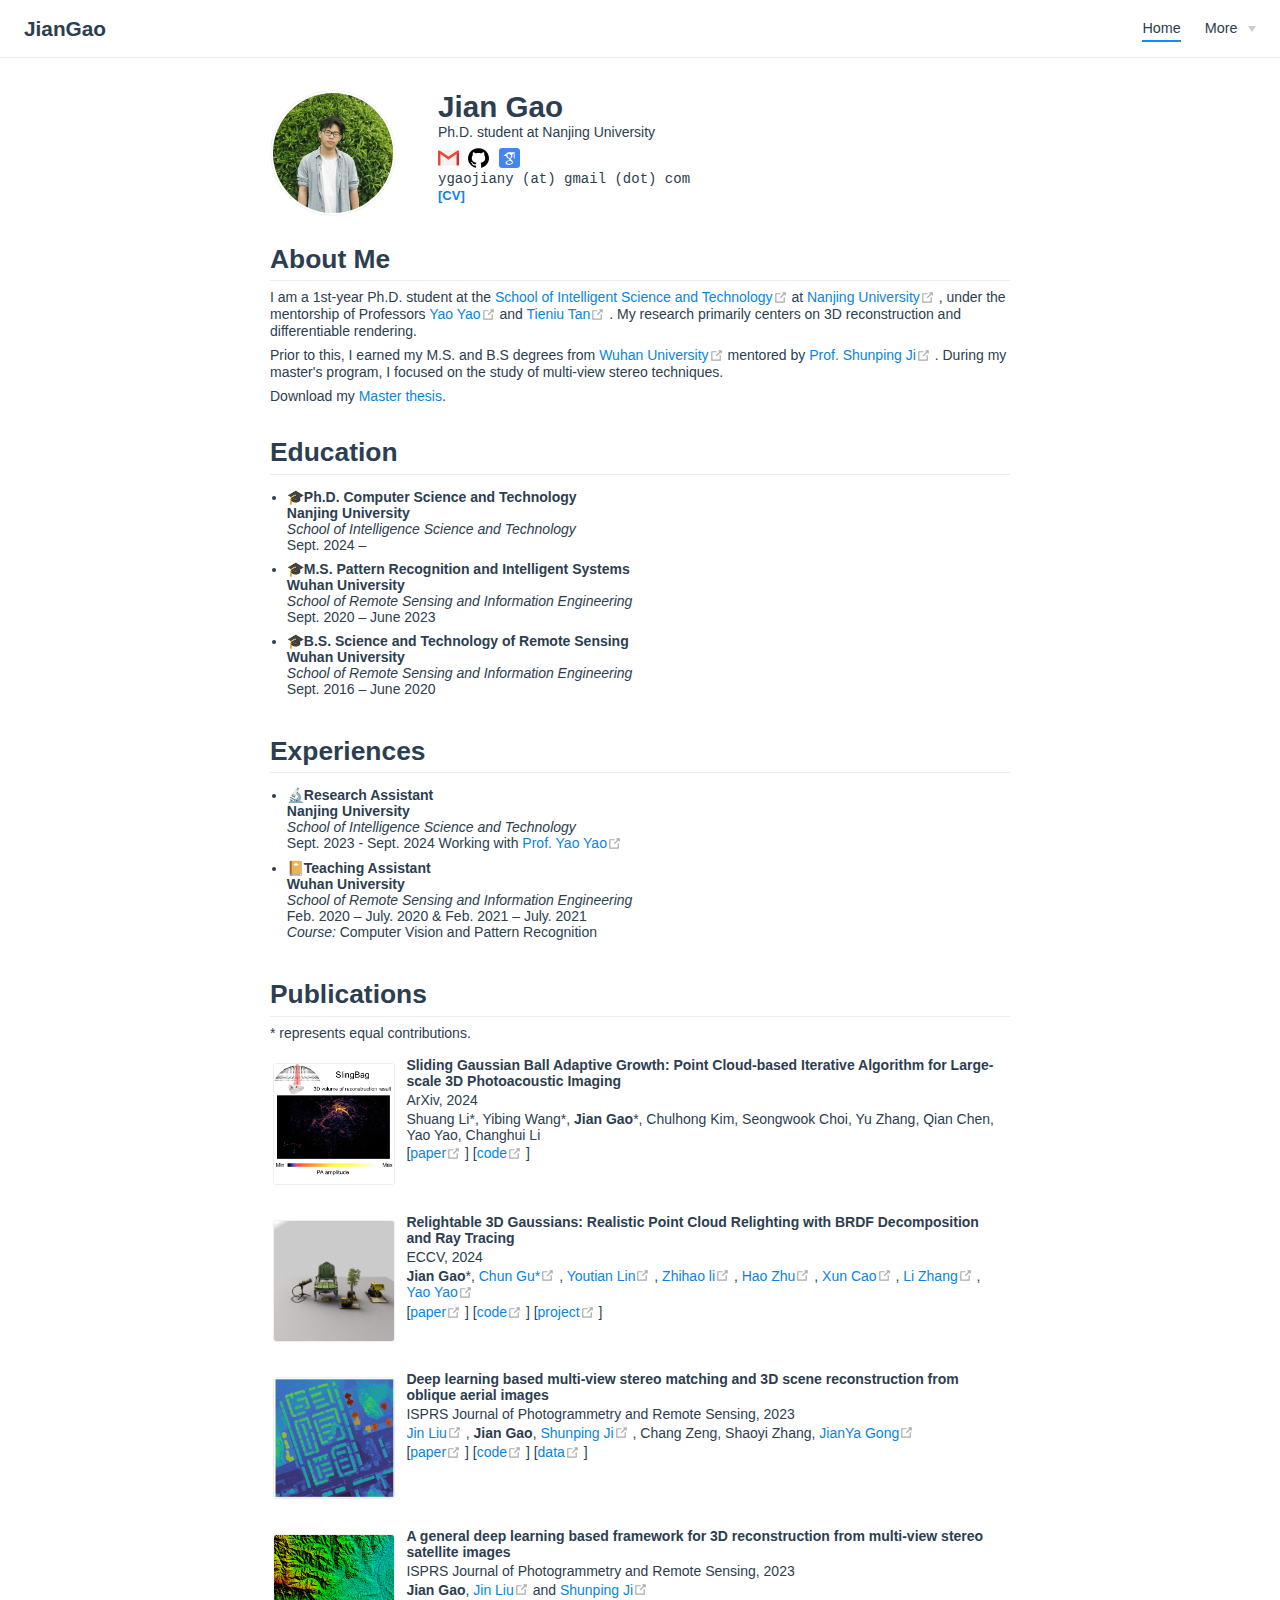
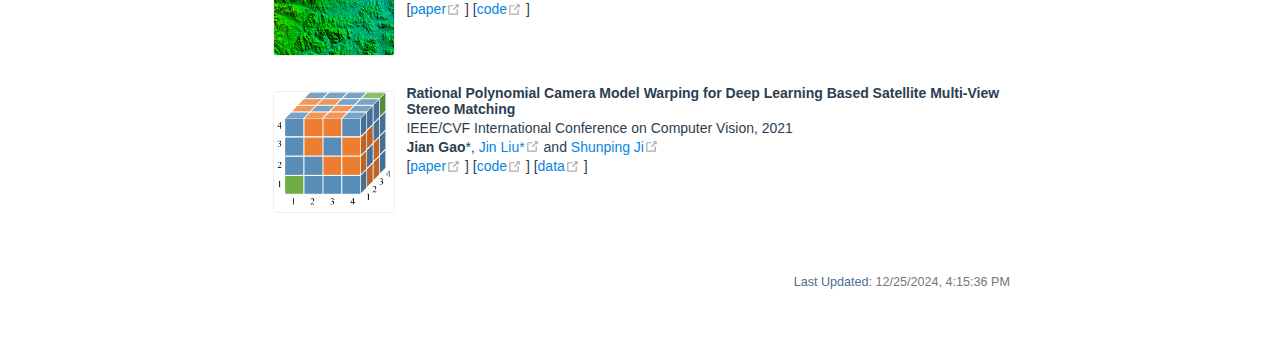
==== commit 404a100b: "update" ====
--- a/index.html
+++ b/index.html
@@ -8,8 +8,8 @@
     <link rel="icon" href="home.png">
     <meta name="description" content="Website of Jian Gao">
     
-    <link rel="preload" href="/assets/css/0.styles.f5880381.css" as="style"><link rel="preload" href="/assets/js/app.bb23ae91.js" as="script"><link rel="preload" href="/assets/js/2.3a4aec29.js" as="script"><link rel="preload" href="/assets/js/1.ded2c924.js" as="script"><link rel="preload" href="/assets/js/24.c7ec8863.js" as="script"><link rel="preload" href="/assets/js/20.4def86d7.js" as="script"><link rel="preload" href="/assets/js/21.2a429e7b.js" as="script"><link rel="prefetch" href="/assets/js/10.3dfed177.js"><link rel="prefetch" href="/assets/js/11.10756702.js"><link rel="prefetch" href="/assets/js/12.2f9ea9a4.js"><link rel="prefetch" href="/assets/js/13.371a37dd.js"><link rel="prefetch" href="/assets/js/14.3a191364.js"><link rel="prefetch" href="/assets/js/15.7bd73725.js"><link rel="prefetch" href="/assets/js/16.a70c6aad.js"><link rel="prefetch" href="/assets/js/17.bac44501.js"><link rel="prefetch" href="/assets/js/18.4faca617.js"><link rel="prefetch" href="/assets/js/19.32f770b3.js"><link rel="prefetch" href="/assets/js/22.dd941c6b.js"><link rel="prefetch" href="/assets/js/23.742947f1.js"><link rel="prefetch" href="/assets/js/25.371f1cdc.js"><link rel="prefetch" href="/assets/js/26.5f911d04.js"><link rel="prefetch" href="/assets/js/3.0c7e1142.js"><link rel="prefetch" href="/assets/js/4.a8763633.js"><link rel="prefetch" href="/assets/js/5.5c53a2e9.js"><link rel="prefetch" href="/assets/js/6.116adc14.js"><link rel="prefetch" href="/assets/js/7.88ef6f9d.js"><link rel="prefetch" href="/assets/js/vendors~docsearch.11055bee.js">
-    <link rel="stylesheet" href="/assets/css/0.styles.f5880381.css">
+    <link rel="preload" href="/assets/css/0.styles.909a25c8.css" as="style"><link rel="preload" href="/assets/js/app.5e18607a.js" as="script"><link rel="preload" href="/assets/js/2.3dd3f71b.js" as="script"><link rel="preload" href="/assets/js/1.ff802db4.js" as="script"><link rel="preload" href="/assets/js/24.e13fd24a.js" as="script"><link rel="preload" href="/assets/js/20.e334fbf9.js" as="script"><link rel="preload" href="/assets/js/21.76ac333f.js" as="script"><link rel="prefetch" href="/assets/js/10.57479683.js"><link rel="prefetch" href="/assets/js/11.d3064881.js"><link rel="prefetch" href="/assets/js/12.d4aca847.js"><link rel="prefetch" href="/assets/js/13.a31adf70.js"><link rel="prefetch" href="/assets/js/14.0202c444.js"><link rel="prefetch" href="/assets/js/15.7bd73725.js"><link rel="prefetch" href="/assets/js/16.1bf4172b.js"><link rel="prefetch" href="/assets/js/17.bac44501.js"><link rel="prefetch" href="/assets/js/18.4faca617.js"><link rel="prefetch" href="/assets/js/19.d4e5f0d9.js"><link rel="prefetch" href="/assets/js/22.dd941c6b.js"><link rel="prefetch" href="/assets/js/23.86efb2b0.js"><link rel="prefetch" href="/assets/js/25.208cc27d.js"><link rel="prefetch" href="/assets/js/3.0c7e1142.js"><link rel="prefetch" href="/assets/js/4.cae47622.js"><link rel="prefetch" href="/assets/js/5.643da961.js"><link rel="prefetch" href="/assets/js/6.3690bd2f.js"><link rel="prefetch" href="/assets/js/7.0ab53152.js"><link rel="prefetch" href="/assets/js/vendors~docsearch.969cea78.js">
+    <link rel="stylesheet" href="/assets/css/0.styles.909a25c8.css">
   </head>
   <body>
     <div id="app" data-server-rendered="true"><div class="theme-container no-sidebar home-page"><header class="navbar"><div class="sidebar-button"><svg xmlns="http://www.w3.org/2000/svg" aria-hidden="true" role="img" viewBox="0 0 448 512" class="icon"><path fill="currentColor" d="M436 124H12c-6.627 0-12-5.373-12-12V80c0-6.627 5.373-12 12-12h424c6.627 0 12 5.373 12 12v32c0 6.627-5.373 12-12 12zm0 160H12c-6.627 0-12-5.373-12-12v-32c0-6.627 5.373-12 12-12h424c6.627 0 12 5.373 12 12v32c0 6.627-5.373 12-12 12zm0 160H12c-6.627 0-12-5.373-12-12v-32c0-6.627 5.373-12 12-12h424c6.627 0 12 5.373 12 12v32c0 6.627-5.373 12-12 12z"></path></svg></div> <a href="/" aria-current="page" class="home-link router-link-exact-active router-link-active"><!----> <span class="site-name">JianGao</span></a> <div class="links"><!----> <nav class="nav-links can-hide"><div class="nav-item"><a href="/" aria-current="page" class="nav-link router-link-exact-active router-link-active">
@@ -26,13 +26,13 @@
   Google Scholar
   <span><svg xmlns="http://www.w3.org/2000/svg" aria-hidden="true" focusable="false" x="0px" y="0px" viewBox="0 0 100 100" width="15" height="15" class="icon outbound"><path fill="currentColor" d="M18.8,85.1h56l0,0c2.2,0,4-1.8,4-4v-32h-8v28h-48v-48h28v-8h-32l0,0c-2.2,0-4,1.8-4,4v56C14.8,83.3,16.6,85.1,18.8,85.1z"></path> <polygon fill="currentColor" points="45.7,48.7 51.3,54.3 77.2,28.5 77.2,37.2 85.2,37.2 85.2,14.9 62.8,14.9 62.8,22.9 71.5,22.9"></polygon></svg> <span class="sr-only">(opens new window)</span></span></a></li></ul></div></div> <!----></nav>  <!----> </aside> <main class="page"> <div class="theme-default-content content__default"><div class="profile"><div class="image"><img src="./profile.jpg" alt></div> <div class="info"><div class="name">
       Jian Gao
-    </div> <div class="bio"><p>Ph.D. student at Nanjing University</p></div> <div class="socials"><div><a href="mailto:ygaojiany@gmail.com" target="_blank"><img src="./icons/email.svg" alt="email" title="email"></a></div><div><a href="https://github.com/ygaojiany" target="_blank"><img src="./icons/github.svg" alt="github" title="github"></a></div><div><a href="https://scholar.google.com/citations?user=Ud-3ID8AAAAJ&amp;hl=en" target="_blank"><img src="./icons/google-scholar.svg" alt="google scholar" title="google scholar"></a></div></div> <div class="contact"><div title="Contact me" class="email">ygaojiany (at) gmail (dot) com</div></div> <div><a target="_blank" href="/data/Reume_JianGao_Dec2023.pdf" title="Download my CV in PDF"><font size="2em" color=""><b>[CV]</b></font></a></div></div></div> <h2 id="about-me">About Me</h2> <p>I am a 1st-year Ph.D. student at the <a href="https://is.nju.edu.cn/is_en/main.htm" target="_blank" rel="noopener noreferrer">School of Intelligent Science and Technology<span><svg xmlns="http://www.w3.org/2000/svg" aria-hidden="true" focusable="false" x="0px" y="0px" viewBox="0 0 100 100" width="15" height="15" class="icon outbound"><path fill="currentColor" d="M18.8,85.1h56l0,0c2.2,0,4-1.8,4-4v-32h-8v28h-48v-48h28v-8h-32l0,0c-2.2,0-4,1.8-4,4v56C14.8,83.3,16.6,85.1,18.8,85.1z"></path> <polygon fill="currentColor" points="45.7,48.7 51.3,54.3 77.2,28.5 77.2,37.2 85.2,37.2 85.2,14.9 62.8,14.9 62.8,22.9 71.5,22.9"></polygon></svg> <span class="sr-only">(opens new window)</span></span></a> at <a href="https://www.nju.edu.cn/en/" target="_blank" rel="noopener noreferrer">Nanjing University<span><svg xmlns="http://www.w3.org/2000/svg" aria-hidden="true" focusable="false" x="0px" y="0px" viewBox="0 0 100 100" width="15" height="15" class="icon outbound"><path fill="currentColor" d="M18.8,85.1h56l0,0c2.2,0,4-1.8,4-4v-32h-8v28h-48v-48h28v-8h-32l0,0c-2.2,0-4,1.8-4,4v56C14.8,83.3,16.6,85.1,18.8,85.1z"></path> <polygon fill="currentColor" points="45.7,48.7 51.3,54.3 77.2,28.5 77.2,37.2 85.2,37.2 85.2,14.9 62.8,14.9 62.8,22.9 71.5,22.9"></polygon></svg> <span class="sr-only">(opens new window)</span></span></a>, under the mentorship of Professors <a href="https://yoyo000.github.io/" target="_blank" rel="noopener noreferrer">Yao Yao<span><svg xmlns="http://www.w3.org/2000/svg" aria-hidden="true" focusable="false" x="0px" y="0px" viewBox="0 0 100 100" width="15" height="15" class="icon outbound"><path fill="currentColor" d="M18.8,85.1h56l0,0c2.2,0,4-1.8,4-4v-32h-8v28h-48v-48h28v-8h-32l0,0c-2.2,0-4,1.8-4,4v56C14.8,83.3,16.6,85.1,18.8,85.1z"></path> <polygon fill="currentColor" points="45.7,48.7 51.3,54.3 77.2,28.5 77.2,37.2 85.2,37.2 85.2,14.9 62.8,14.9 62.8,22.9 71.5,22.9"></polygon></svg> <span class="sr-only">(opens new window)</span></span></a> and <a href="https://is.nju.edu.cn/ttn_en/main.htm" target="_blank" rel="noopener noreferrer">Tieniu Tan<span><svg xmlns="http://www.w3.org/2000/svg" aria-hidden="true" focusable="false" x="0px" y="0px" viewBox="0 0 100 100" width="15" height="15" class="icon outbound"><path fill="currentColor" d="M18.8,85.1h56l0,0c2.2,0,4-1.8,4-4v-32h-8v28h-48v-48h28v-8h-32l0,0c-2.2,0-4,1.8-4,4v56C14.8,83.3,16.6,85.1,18.8,85.1z"></path> <polygon fill="currentColor" points="45.7,48.7 51.3,54.3 77.2,28.5 77.2,37.2 85.2,37.2 85.2,14.9 62.8,14.9 62.8,22.9 71.5,22.9"></polygon></svg> <span class="sr-only">(opens new window)</span></span></a>. My research primarily centers on 3D reconstruction and differentiable rendering.</p> <p>Prior to this, I earned my M.S. and B.S degrees from <a href="http://en.whu.edu.cn/" target="_blank" rel="noopener noreferrer">Wuhan University<span><svg xmlns="http://www.w3.org/2000/svg" aria-hidden="true" focusable="false" x="0px" y="0px" viewBox="0 0 100 100" width="15" height="15" class="icon outbound"><path fill="currentColor" d="M18.8,85.1h56l0,0c2.2,0,4-1.8,4-4v-32h-8v28h-48v-48h28v-8h-32l0,0c-2.2,0-4,1.8-4,4v56C14.8,83.3,16.6,85.1,18.8,85.1z"></path> <polygon fill="currentColor" points="45.7,48.7 51.3,54.3 77.2,28.5 77.2,37.2 85.2,37.2 85.2,14.9 62.8,14.9 62.8,22.9 71.5,22.9"></polygon></svg> <span class="sr-only">(opens new window)</span></span></a> mentored by <a href="http://gpcv.whu.edu.cn/" target="_blank" rel="noopener noreferrer">Prof. Shunping Ji<span><svg xmlns="http://www.w3.org/2000/svg" aria-hidden="true" focusable="false" x="0px" y="0px" viewBox="0 0 100 100" width="15" height="15" class="icon outbound"><path fill="currentColor" d="M18.8,85.1h56l0,0c2.2,0,4-1.8,4-4v-32h-8v28h-48v-48h28v-8h-32l0,0c-2.2,0-4,1.8-4,4v56C14.8,83.3,16.6,85.1,18.8,85.1z"></path> <polygon fill="currentColor" points="45.7,48.7 51.3,54.3 77.2,28.5 77.2,37.2 85.2,37.2 85.2,14.9 62.8,14.9 62.8,22.9 71.5,22.9"></polygon></svg> <span class="sr-only">(opens new window)</span></span></a>. During my master's program, I focused on the study of multi-view stereo techniques.</p> <p>Download my <a href="./data/Master_thesis_JianGao.pdf">Master thesis</a>.</p> <h2 id="education">Education</h2> <ul><li><p><strong>🎓Ph.D Computer Science and Technology</strong><br> <strong>Nanjing University</strong><br> <em>School of Intelligence Science and Technology</em><br>
+    </div> <div class="bio"><p>Ph.D. student at Nanjing University</p></div> <div class="socials"><div><a href="mailto:ygaojiany@gmail.com" target="_blank"><img src="./icons/email.svg" alt="email" title="email"></a></div><div><a href="https://github.com/ygaojiany" target="_blank"><img src="./icons/github.svg" alt="github" title="github"></a></div><div><a href="https://scholar.google.com/citations?user=Ud-3ID8AAAAJ&amp;hl=en" target="_blank"><img src="./icons/google-scholar.svg" alt="google scholar" title="google scholar"></a></div></div> <div class="contact"><div title="Contact me" class="email">ygaojiany (at) gmail (dot) com</div></div> <div><a target="_blank" href="/data/Reume_JianGao_Nov2024.pdf" title="Download my CV in PDF"><font size="2em" color=""><b>[CV]</b></font></a></div></div></div> <h2 id="about-me">About Me</h2> <p>I am a 1st-year Ph.D. student at the <a href="https://is.nju.edu.cn/is_en/main.htm" target="_blank" rel="noopener noreferrer">School of Intelligent Science and Technology<span><svg xmlns="http://www.w3.org/2000/svg" aria-hidden="true" focusable="false" x="0px" y="0px" viewBox="0 0 100 100" width="15" height="15" class="icon outbound"><path fill="currentColor" d="M18.8,85.1h56l0,0c2.2,0,4-1.8,4-4v-32h-8v28h-48v-48h28v-8h-32l0,0c-2.2,0-4,1.8-4,4v56C14.8,83.3,16.6,85.1,18.8,85.1z"></path> <polygon fill="currentColor" points="45.7,48.7 51.3,54.3 77.2,28.5 77.2,37.2 85.2,37.2 85.2,14.9 62.8,14.9 62.8,22.9 71.5,22.9"></polygon></svg> <span class="sr-only">(opens new window)</span></span></a> at <a href="https://www.nju.edu.cn/en/" target="_blank" rel="noopener noreferrer">Nanjing University<span><svg xmlns="http://www.w3.org/2000/svg" aria-hidden="true" focusable="false" x="0px" y="0px" viewBox="0 0 100 100" width="15" height="15" class="icon outbound"><path fill="currentColor" d="M18.8,85.1h56l0,0c2.2,0,4-1.8,4-4v-32h-8v28h-48v-48h28v-8h-32l0,0c-2.2,0-4,1.8-4,4v56C14.8,83.3,16.6,85.1,18.8,85.1z"></path> <polygon fill="currentColor" points="45.7,48.7 51.3,54.3 77.2,28.5 77.2,37.2 85.2,37.2 85.2,14.9 62.8,14.9 62.8,22.9 71.5,22.9"></polygon></svg> <span class="sr-only">(opens new window)</span></span></a>, under the mentorship of Professors <a href="https://yoyo000.github.io/" target="_blank" rel="noopener noreferrer">Yao Yao<span><svg xmlns="http://www.w3.org/2000/svg" aria-hidden="true" focusable="false" x="0px" y="0px" viewBox="0 0 100 100" width="15" height="15" class="icon outbound"><path fill="currentColor" d="M18.8,85.1h56l0,0c2.2,0,4-1.8,4-4v-32h-8v28h-48v-48h28v-8h-32l0,0c-2.2,0-4,1.8-4,4v56C14.8,83.3,16.6,85.1,18.8,85.1z"></path> <polygon fill="currentColor" points="45.7,48.7 51.3,54.3 77.2,28.5 77.2,37.2 85.2,37.2 85.2,14.9 62.8,14.9 62.8,22.9 71.5,22.9"></polygon></svg> <span class="sr-only">(opens new window)</span></span></a> and <a href="https://is.nju.edu.cn/ttn_en/main.htm" target="_blank" rel="noopener noreferrer">Tieniu Tan<span><svg xmlns="http://www.w3.org/2000/svg" aria-hidden="true" focusable="false" x="0px" y="0px" viewBox="0 0 100 100" width="15" height="15" class="icon outbound"><path fill="currentColor" d="M18.8,85.1h56l0,0c2.2,0,4-1.8,4-4v-32h-8v28h-48v-48h28v-8h-32l0,0c-2.2,0-4,1.8-4,4v56C14.8,83.3,16.6,85.1,18.8,85.1z"></path> <polygon fill="currentColor" points="45.7,48.7 51.3,54.3 77.2,28.5 77.2,37.2 85.2,37.2 85.2,14.9 62.8,14.9 62.8,22.9 71.5,22.9"></polygon></svg> <span class="sr-only">(opens new window)</span></span></a>. My research primarily centers on 3D reconstruction and differentiable rendering.</p> <p>Prior to this, I earned my M.S. and B.S degrees from <a href="http://en.whu.edu.cn/" target="_blank" rel="noopener noreferrer">Wuhan University<span><svg xmlns="http://www.w3.org/2000/svg" aria-hidden="true" focusable="false" x="0px" y="0px" viewBox="0 0 100 100" width="15" height="15" class="icon outbound"><path fill="currentColor" d="M18.8,85.1h56l0,0c2.2,0,4-1.8,4-4v-32h-8v28h-48v-48h28v-8h-32l0,0c-2.2,0-4,1.8-4,4v56C14.8,83.3,16.6,85.1,18.8,85.1z"></path> <polygon fill="currentColor" points="45.7,48.7 51.3,54.3 77.2,28.5 77.2,37.2 85.2,37.2 85.2,14.9 62.8,14.9 62.8,22.9 71.5,22.9"></polygon></svg> <span class="sr-only">(opens new window)</span></span></a> mentored by <a href="http://gpcv.whu.edu.cn/" target="_blank" rel="noopener noreferrer">Prof. Shunping Ji<span><svg xmlns="http://www.w3.org/2000/svg" aria-hidden="true" focusable="false" x="0px" y="0px" viewBox="0 0 100 100" width="15" height="15" class="icon outbound"><path fill="currentColor" d="M18.8,85.1h56l0,0c2.2,0,4-1.8,4-4v-32h-8v28h-48v-48h28v-8h-32l0,0c-2.2,0-4,1.8-4,4v56C14.8,83.3,16.6,85.1,18.8,85.1z"></path> <polygon fill="currentColor" points="45.7,48.7 51.3,54.3 77.2,28.5 77.2,37.2 85.2,37.2 85.2,14.9 62.8,14.9 62.8,22.9 71.5,22.9"></polygon></svg> <span class="sr-only">(opens new window)</span></span></a>. During my master's program, I focused on the study of multi-view stereo techniques.</p> <p>Download my <a href="./data/Master_thesis_JianGao.pdf">Master thesis</a>.</p> <h2 id="education">Education</h2> <ul><li><p><strong>🎓Ph.D. Computer Science and Technology</strong><br> <strong>Nanjing University</strong><br> <em>School of Intelligence Science and Technology</em><br>
 Sept. 2024 –</p></li> <li><p><strong>🎓M.S. Pattern Recognition and Intelligent Systems</strong><br> <strong>Wuhan University</strong><br> <em>School of Remote Sensing and Information Engineering</em><br>
 Sept. 2020 – June 2023</p></li> <li><p><strong>🎓B.S. Science and Technology of Remote Sensing</strong><br> <strong>Wuhan University</strong><br> <em>School of Remote Sensing and Information Engineering</em><br>
 Sept. 2016 – June 2020</p></li></ul> <h2 id="experiences">Experiences</h2> <ul><li><p><strong>🔬Research Assistant</strong><br> <strong>Nanjing University</strong><br> <em>School of Intelligence Science and Technology</em><br>
 Sept. 2023 - Sept. 2024
 Working with <a href="https://yoyo000.github.io/" target="_blank" rel="noopener noreferrer">Prof. Yao Yao<span><svg xmlns="http://www.w3.org/2000/svg" aria-hidden="true" focusable="false" x="0px" y="0px" viewBox="0 0 100 100" width="15" height="15" class="icon outbound"><path fill="currentColor" d="M18.8,85.1h56l0,0c2.2,0,4-1.8,4-4v-32h-8v28h-48v-48h28v-8h-32l0,0c-2.2,0-4,1.8-4,4v56C14.8,83.3,16.6,85.1,18.8,85.1z"></path> <polygon fill="currentColor" points="45.7,48.7 51.3,54.3 77.2,28.5 77.2,37.2 85.2,37.2 85.2,14.9 62.8,14.9 62.8,22.9 71.5,22.9"></polygon></svg> <span class="sr-only">(opens new window)</span></span></a></p></li> <li><p><strong>︎📔Teaching Assistant</strong><br> <strong>Wuhan University</strong><br> <em>School of Remote Sensing and Information Engineering</em><br>
-Feb. 2020 – July. 2020 &amp; Feb. 2021 – July. 2021<br> <em>Course:</em> Computer Vision and Pattern Recognition</p></li></ul> <h2 id="publications">Publications</h2> <p>* represents equal contributions.</p> <div class="md-card"><div class="card-image"><img src="/publications/2024SlingBag.png" alt></div> <div class="card-content"><p><strong>Sliding Gaussian Ball Adaptive Growth: Point Cloud-based Iterative Algorithm for Large-scale 3D Photoacoustic Imaging</strong></p> <p>ArXiv, 2024</p> <p>Shuang Li*, Yibing Wang*, Jian Gao*, Chulhong Kim, Seongwook Choi, Yu Zhang, Qian Chen, Yao Yao, Changhui Li</p> <p>[<a href="https://arxiv.org/abs/2407.11781" target="_blank" rel="noopener noreferrer">paper<span><svg xmlns="http://www.w3.org/2000/svg" aria-hidden="true" focusable="false" x="0px" y="0px" viewBox="0 0 100 100" width="15" height="15" class="icon outbound"><path fill="currentColor" d="M18.8,85.1h56l0,0c2.2,0,4-1.8,4-4v-32h-8v28h-48v-48h28v-8h-32l0,0c-2.2,0-4,1.8-4,4v56C14.8,83.3,16.6,85.1,18.8,85.1z"></path> <polygon fill="currentColor" points="45.7,48.7 51.3,54.3 77.2,28.5 77.2,37.2 85.2,37.2 85.2,14.9 62.8,14.9 62.8,22.9 71.5,22.9"></polygon></svg> <span class="sr-only">(opens new window)</span></span></a>] [<a href="https://github.com/JaegerCQ/SlingBAG" target="_blank" rel="noopener noreferrer">code<span><svg xmlns="http://www.w3.org/2000/svg" aria-hidden="true" focusable="false" x="0px" y="0px" viewBox="0 0 100 100" width="15" height="15" class="icon outbound"><path fill="currentColor" d="M18.8,85.1h56l0,0c2.2,0,4-1.8,4-4v-32h-8v28h-48v-48h28v-8h-32l0,0c-2.2,0-4,1.8-4,4v56C14.8,83.3,16.6,85.1,18.8,85.1z"></path> <polygon fill="currentColor" points="45.7,48.7 51.3,54.3 77.2,28.5 77.2,37.2 85.2,37.2 85.2,14.9 62.8,14.9 62.8,22.9 71.5,22.9"></polygon></svg> <span class="sr-only">(opens new window)</span></span></a>]</p></div></div> <div class="md-card"><div class="card-image"><img src="/publications/2023Relightable3DGaussian.png" alt></div> <div class="card-content"><p><strong>Relightable 3D Gaussians: Realistic Point Cloud Relighting with BRDF Decomposition and Ray Tracing</strong></p> <p>ECCV, 2024</p> <p><strong>Jian Gao</strong>*, <a href="https://sulvxiangxin.github.io/" target="_blank" rel="noopener noreferrer">Chun Gu*<span><svg xmlns="http://www.w3.org/2000/svg" aria-hidden="true" focusable="false" x="0px" y="0px" viewBox="0 0 100 100" width="15" height="15" class="icon outbound"><path fill="currentColor" d="M18.8,85.1h56l0,0c2.2,0,4-1.8,4-4v-32h-8v28h-48v-48h28v-8h-32l0,0c-2.2,0-4,1.8-4,4v56C14.8,83.3,16.6,85.1,18.8,85.1z"></path> <polygon fill="currentColor" points="45.7,48.7 51.3,54.3 77.2,28.5 77.2,37.2 85.2,37.2 85.2,14.9 62.8,14.9 62.8,22.9 71.5,22.9"></polygon></svg> <span class="sr-only">(opens new window)</span></span></a>, <a href="https://linyou.github.io/" target="_blank" rel="noopener noreferrer">Youtian Lin<span><svg xmlns="http://www.w3.org/2000/svg" aria-hidden="true" focusable="false" x="0px" y="0px" viewBox="0 0 100 100" width="15" height="15" class="icon outbound"><path fill="currentColor" d="M18.8,85.1h56l0,0c2.2,0,4-1.8,4-4v-32h-8v28h-48v-48h28v-8h-32l0,0c-2.2,0-4,1.8-4,4v56C14.8,83.3,16.6,85.1,18.8,85.1z"></path> <polygon fill="currentColor" points="45.7,48.7 51.3,54.3 77.2,28.5 77.2,37.2 85.2,37.2 85.2,14.9 62.8,14.9 62.8,22.9 71.5,22.9"></polygon></svg> <span class="sr-only">(opens new window)</span></span></a>, <a href="https://scholar.google.com/citations?user=4cuefJ0AAAAJ=en" target="_blank" rel="noopener noreferrer">Zhihao li<span><svg xmlns="http://www.w3.org/2000/svg" aria-hidden="true" focusable="false" x="0px" y="0px" viewBox="0 0 100 100" width="15" height="15" class="icon outbound"><path fill="currentColor" d="M18.8,85.1h56l0,0c2.2,0,4-1.8,4-4v-32h-8v28h-48v-48h28v-8h-32l0,0c-2.2,0-4,1.8-4,4v56C14.8,83.3,16.6,85.1,18.8,85.1z"></path> <polygon fill="currentColor" points="45.7,48.7 51.3,54.3 77.2,28.5 77.2,37.2 85.2,37.2 85.2,14.9 62.8,14.9 62.8,22.9 71.5,22.9"></polygon></svg> <span class="sr-only">(opens new window)</span></span></a>, <a href="http://zhuhao.cc/home/" target="_blank" rel="noopener noreferrer">Hao Zhu<span><svg xmlns="http://www.w3.org/2000/svg" aria-hidden="true" focusable="false" x="0px" y="0px" viewBox="0 0 100 100" width="15" height="15" class="icon outbound"><path fill="currentColor" d="M18.8,85.1h56l0,0c2.2,0,4-1.8,4-4v-32h-8v28h-48v-48h28v-8h-32l0,0c-2.2,0-4,1.8-4,4v56C14.8,83.3,16.6,85.1,18.8,85.1z"></path> <polygon fill="currentColor" points="45.7,48.7 51.3,54.3 77.2,28.5 77.2,37.2 85.2,37.2 85.2,14.9 62.8,14.9 62.8,22.9 71.5,22.9"></polygon></svg> <span class="sr-only">(opens new window)</span></span></a>, <a href="https://cite.nju.edu.cn/People/Faculty/20190621/i5054.html" target="_blank" rel="noopener noreferrer">Xun Cao<span><svg xmlns="http://www.w3.org/2000/svg" aria-hidden="true" focusable="false" x="0px" y="0px" viewBox="0 0 100 100" width="15" height="15" class="icon outbound"><path fill="currentColor" d="M18.8,85.1h56l0,0c2.2,0,4-1.8,4-4v-32h-8v28h-48v-48h28v-8h-32l0,0c-2.2,0-4,1.8-4,4v56C14.8,83.3,16.6,85.1,18.8,85.1z"></path> <polygon fill="currentColor" points="45.7,48.7 51.3,54.3 77.2,28.5 77.2,37.2 85.2,37.2 85.2,14.9 62.8,14.9 62.8,22.9 71.5,22.9"></polygon></svg> <span class="sr-only">(opens new window)</span></span></a>, <a href="https://lzrobots.github.io/" target="_blank" rel="noopener noreferrer">Li Zhang<span><svg xmlns="http://www.w3.org/2000/svg" aria-hidden="true" focusable="false" x="0px" y="0px" viewBox="0 0 100 100" width="15" height="15" class="icon outbound"><path fill="currentColor" d="M18.8,85.1h56l0,0c2.2,0,4-1.8,4-4v-32h-8v28h-48v-48h28v-8h-32l0,0c-2.2,0-4,1.8-4,4v56C14.8,83.3,16.6,85.1,18.8,85.1z"></path> <polygon fill="currentColor" points="45.7,48.7 51.3,54.3 77.2,28.5 77.2,37.2 85.2,37.2 85.2,14.9 62.8,14.9 62.8,22.9 71.5,22.9"></polygon></svg> <span class="sr-only">(opens new window)</span></span></a>, <a href="https://yoyo000.github.io/" target="_blank" rel="noopener noreferrer">Yao Yao<span><svg xmlns="http://www.w3.org/2000/svg" aria-hidden="true" focusable="false" x="0px" y="0px" viewBox="0 0 100 100" width="15" height="15" class="icon outbound"><path fill="currentColor" d="M18.8,85.1h56l0,0c2.2,0,4-1.8,4-4v-32h-8v28h-48v-48h28v-8h-32l0,0c-2.2,0-4,1.8-4,4v56C14.8,83.3,16.6,85.1,18.8,85.1z"></path> <polygon fill="currentColor" points="45.7,48.7 51.3,54.3 77.2,28.5 77.2,37.2 85.2,37.2 85.2,14.9 62.8,14.9 62.8,22.9 71.5,22.9"></polygon></svg> <span class="sr-only">(opens new window)</span></span></a></p> <p>[<a href="https://arxiv.org/abs/2311.16043" target="_blank" rel="noopener noreferrer">paper<span><svg xmlns="http://www.w3.org/2000/svg" aria-hidden="true" focusable="false" x="0px" y="0px" viewBox="0 0 100 100" width="15" height="15" class="icon outbound"><path fill="currentColor" d="M18.8,85.1h56l0,0c2.2,0,4-1.8,4-4v-32h-8v28h-48v-48h28v-8h-32l0,0c-2.2,0-4,1.8-4,4v56C14.8,83.3,16.6,85.1,18.8,85.1z"></path> <polygon fill="currentColor" points="45.7,48.7 51.3,54.3 77.2,28.5 77.2,37.2 85.2,37.2 85.2,14.9 62.8,14.9 62.8,22.9 71.5,22.9"></polygon></svg> <span class="sr-only">(opens new window)</span></span></a>] [<a href="https://github.com/NJU-3DV/Relightable3DGaussian" target="_blank" rel="noopener noreferrer">code<span><svg xmlns="http://www.w3.org/2000/svg" aria-hidden="true" focusable="false" x="0px" y="0px" viewBox="0 0 100 100" width="15" height="15" class="icon outbound"><path fill="currentColor" d="M18.8,85.1h56l0,0c2.2,0,4-1.8,4-4v-32h-8v28h-48v-48h28v-8h-32l0,0c-2.2,0-4,1.8-4,4v56C14.8,83.3,16.6,85.1,18.8,85.1z"></path> <polygon fill="currentColor" points="45.7,48.7 51.3,54.3 77.2,28.5 77.2,37.2 85.2,37.2 85.2,14.9 62.8,14.9 62.8,22.9 71.5,22.9"></polygon></svg> <span class="sr-only">(opens new window)</span></span></a>] [<a href="https://nju-3dv.github.io/projects/Relightable3DGaussian/" target="_blank" rel="noopener noreferrer">project<span><svg xmlns="http://www.w3.org/2000/svg" aria-hidden="true" focusable="false" x="0px" y="0px" viewBox="0 0 100 100" width="15" height="15" class="icon outbound"><path fill="currentColor" d="M18.8,85.1h56l0,0c2.2,0,4-1.8,4-4v-32h-8v28h-48v-48h28v-8h-32l0,0c-2.2,0-4,1.8-4,4v56C14.8,83.3,16.6,85.1,18.8,85.1z"></path> <polygon fill="currentColor" points="45.7,48.7 51.3,54.3 77.2,28.5 77.2,37.2 85.2,37.2 85.2,14.9 62.8,14.9 62.8,22.9 71.5,22.9"></polygon></svg> <span class="sr-only">(opens new window)</span></span></a>]</p></div></div> <div class="md-card"><div class="card-image"><img src="/publications/2023ISPRS_2.png" alt></div> <div class="card-content"><p><strong>Deep learning based multi-view stereo matching and 3D scene reconstruction from oblique aerial images</strong></p> <p>ISPRS Journal of Photogrammetry and Remote Sensing, 2023</p> <p><a href="https://gpcv-liujin.github.io/" target="_blank" rel="noopener noreferrer">Jin Liu<span><svg xmlns="http://www.w3.org/2000/svg" aria-hidden="true" focusable="false" x="0px" y="0px" viewBox="0 0 100 100" width="15" height="15" class="icon outbound"><path fill="currentColor" d="M18.8,85.1h56l0,0c2.2,0,4-1.8,4-4v-32h-8v28h-48v-48h28v-8h-32l0,0c-2.2,0-4,1.8-4,4v56C14.8,83.3,16.6,85.1,18.8,85.1z"></path> <polygon fill="currentColor" points="45.7,48.7 51.3,54.3 77.2,28.5 77.2,37.2 85.2,37.2 85.2,14.9 62.8,14.9 62.8,22.9 71.5,22.9"></polygon></svg> <span class="sr-only">(opens new window)</span></span></a>, <strong>Jian Gao</strong>, <a href="http://gpcv.whu.edu.cn/" target="_blank" rel="noopener noreferrer">Shunping Ji<span><svg xmlns="http://www.w3.org/2000/svg" aria-hidden="true" focusable="false" x="0px" y="0px" viewBox="0 0 100 100" width="15" height="15" class="icon outbound"><path fill="currentColor" d="M18.8,85.1h56l0,0c2.2,0,4-1.8,4-4v-32h-8v28h-48v-48h28v-8h-32l0,0c-2.2,0-4,1.8-4,4v56C14.8,83.3,16.6,85.1,18.8,85.1z"></path> <polygon fill="currentColor" points="45.7,48.7 51.3,54.3 77.2,28.5 77.2,37.2 85.2,37.2 85.2,14.9 62.8,14.9 62.8,22.9 71.5,22.9"></polygon></svg> <span class="sr-only">(opens new window)</span></span></a>, Chang Zeng, Shaoyi Zhang, <a href="http://www.jygong.com/" target="_blank" rel="noopener noreferrer">JianYa Gong<span><svg xmlns="http://www.w3.org/2000/svg" aria-hidden="true" focusable="false" x="0px" y="0px" viewBox="0 0 100 100" width="15" height="15" class="icon outbound"><path fill="currentColor" d="M18.8,85.1h56l0,0c2.2,0,4-1.8,4-4v-32h-8v28h-48v-48h28v-8h-32l0,0c-2.2,0-4,1.8-4,4v56C14.8,83.3,16.6,85.1,18.8,85.1z"></path> <polygon fill="currentColor" points="45.7,48.7 51.3,54.3 77.2,28.5 77.2,37.2 85.2,37.2 85.2,14.9 62.8,14.9 62.8,22.9 71.5,22.9"></polygon></svg> <span class="sr-only">(opens new window)</span></span></a></p> <p>[<a href="https://www.sciencedirect.com/science/article/pii/S0924271623002289" target="_blank" rel="noopener noreferrer">paper<span><svg xmlns="http://www.w3.org/2000/svg" aria-hidden="true" focusable="false" x="0px" y="0px" viewBox="0 0 100 100" width="15" height="15" class="icon outbound"><path fill="currentColor" d="M18.8,85.1h56l0,0c2.2,0,4-1.8,4-4v-32h-8v28h-48v-48h28v-8h-32l0,0c-2.2,0-4,1.8-4,4v56C14.8,83.3,16.6,85.1,18.8,85.1z"></path> <polygon fill="currentColor" points="45.7,48.7 51.3,54.3 77.2,28.5 77.2,37.2 85.2,37.2 85.2,14.9 62.8,14.9 62.8,22.9 71.5,22.9"></polygon></svg> <span class="sr-only">(opens new window)</span></span></a>] [<a href="https://github.com/gpcv-liujin/Ada-MVS" target="_blank" rel="noopener noreferrer">code<span><svg xmlns="http://www.w3.org/2000/svg" aria-hidden="true" focusable="false" x="0px" y="0px" viewBox="0 0 100 100" width="15" height="15" class="icon outbound"><path fill="currentColor" d="M18.8,85.1h56l0,0c2.2,0,4-1.8,4-4v-32h-8v28h-48v-48h28v-8h-32l0,0c-2.2,0-4,1.8-4,4v56C14.8,83.3,16.6,85.1,18.8,85.1z"></path> <polygon fill="currentColor" points="45.7,48.7 51.3,54.3 77.2,28.5 77.2,37.2 85.2,37.2 85.2,14.9 62.8,14.9 62.8,22.9 71.5,22.9"></polygon></svg> <span class="sr-only">(opens new window)</span></span></a>] [<a href="http://gpcv.whu.edu.cn/data/whu_omvs.html" target="_blank" rel="noopener noreferrer">data<span><svg xmlns="http://www.w3.org/2000/svg" aria-hidden="true" focusable="false" x="0px" y="0px" viewBox="0 0 100 100" width="15" height="15" class="icon outbound"><path fill="currentColor" d="M18.8,85.1h56l0,0c2.2,0,4-1.8,4-4v-32h-8v28h-48v-48h28v-8h-32l0,0c-2.2,0-4,1.8-4,4v56C14.8,83.3,16.6,85.1,18.8,85.1z"></path> <polygon fill="currentColor" points="45.7,48.7 51.3,54.3 77.2,28.5 77.2,37.2 85.2,37.2 85.2,14.9 62.8,14.9 62.8,22.9 71.5,22.9"></polygon></svg> <span class="sr-only">(opens new window)</span></span></a>]</p></div></div> <div class="md-card"><div class="card-image"><img src="/publications/2023ISPRS.png" alt></div> <div class="card-content"><p><strong>A general deep learning based framework for 3D reconstruction from multi-view stereo satellite images</strong></p> <p>ISPRS Journal of Photogrammetry and Remote Sensing, 2023</p> <p><strong>Jian Gao</strong>, <a href="https://gpcv-liujin.github.io/" target="_blank" rel="noopener noreferrer">Jin Liu<span><svg xmlns="http://www.w3.org/2000/svg" aria-hidden="true" focusable="false" x="0px" y="0px" viewBox="0 0 100 100" width="15" height="15" class="icon outbound"><path fill="currentColor" d="M18.8,85.1h56l0,0c2.2,0,4-1.8,4-4v-32h-8v28h-48v-48h28v-8h-32l0,0c-2.2,0-4,1.8-4,4v56C14.8,83.3,16.6,85.1,18.8,85.1z"></path> <polygon fill="currentColor" points="45.7,48.7 51.3,54.3 77.2,28.5 77.2,37.2 85.2,37.2 85.2,14.9 62.8,14.9 62.8,22.9 71.5,22.9"></polygon></svg> <span class="sr-only">(opens new window)</span></span></a> and <a href="http://gpcv.whu.edu.cn/" target="_blank" rel="noopener noreferrer">Shunping Ji<span><svg xmlns="http://www.w3.org/2000/svg" aria-hidden="true" focusable="false" x="0px" y="0px" viewBox="0 0 100 100" width="15" height="15" class="icon outbound"><path fill="currentColor" d="M18.8,85.1h56l0,0c2.2,0,4-1.8,4-4v-32h-8v28h-48v-48h28v-8h-32l0,0c-2.2,0-4,1.8-4,4v56C14.8,83.3,16.6,85.1,18.8,85.1z"></path> <polygon fill="currentColor" points="45.7,48.7 51.3,54.3 77.2,28.5 77.2,37.2 85.2,37.2 85.2,14.9 62.8,14.9 62.8,22.9 71.5,22.9"></polygon></svg> <span class="sr-only">(opens new window)</span></span></a></p> <p>[<a href="https://www.sciencedirect.com/science/article/pii/S0924271622003276" target="_blank" rel="noopener noreferrer">paper<span><svg xmlns="http://www.w3.org/2000/svg" aria-hidden="true" focusable="false" x="0px" y="0px" viewBox="0 0 100 100" width="15" height="15" class="icon outbound"><path fill="currentColor" d="M18.8,85.1h56l0,0c2.2,0,4-1.8,4-4v-32h-8v28h-48v-48h28v-8h-32l0,0c-2.2,0-4,1.8-4,4v56C14.8,83.3,16.6,85.1,18.8,85.1z"></path> <polygon fill="currentColor" points="45.7,48.7 51.3,54.3 77.2,28.5 77.2,37.2 85.2,37.2 85.2,14.9 62.8,14.9 62.8,22.9 71.5,22.9"></polygon></svg> <span class="sr-only">(opens new window)</span></span></a>] [<a href="http://gpcv.whu.edu.cn/data/3d/mvs.html" target="_blank" rel="noopener noreferrer">code<span><svg xmlns="http://www.w3.org/2000/svg" aria-hidden="true" focusable="false" x="0px" y="0px" viewBox="0 0 100 100" width="15" height="15" class="icon outbound"><path fill="currentColor" d="M18.8,85.1h56l0,0c2.2,0,4-1.8,4-4v-32h-8v28h-48v-48h28v-8h-32l0,0c-2.2,0-4,1.8-4,4v56C14.8,83.3,16.6,85.1,18.8,85.1z"></path> <polygon fill="currentColor" points="45.7,48.7 51.3,54.3 77.2,28.5 77.2,37.2 85.2,37.2 85.2,14.9 62.8,14.9 62.8,22.9 71.5,22.9"></polygon></svg> <span class="sr-only">(opens new window)</span></span></a>]</p></div></div> <div class="md-card"><div class="card-image"><img src="/publications/2021ICCV.png" alt></div> <div class="card-content"><p><strong>Rational Polynomial Camera Model Warping for Deep Learning Based Satellite Multi-View Stereo Matching</strong></p> <p>IEEE/CVF International Conference on Computer Vision, 2021</p> <p><strong>Jian Gao</strong>*, <a href="https://gpcv-liujin.github.io/" target="_blank" rel="noopener noreferrer">Jin Liu*<span><svg xmlns="http://www.w3.org/2000/svg" aria-hidden="true" focusable="false" x="0px" y="0px" viewBox="0 0 100 100" width="15" height="15" class="icon outbound"><path fill="currentColor" d="M18.8,85.1h56l0,0c2.2,0,4-1.8,4-4v-32h-8v28h-48v-48h28v-8h-32l0,0c-2.2,0-4,1.8-4,4v56C14.8,83.3,16.6,85.1,18.8,85.1z"></path> <polygon fill="currentColor" points="45.7,48.7 51.3,54.3 77.2,28.5 77.2,37.2 85.2,37.2 85.2,14.9 62.8,14.9 62.8,22.9 71.5,22.9"></polygon></svg> <span class="sr-only">(opens new window)</span></span></a> and <a href="http://gpcv.whu.edu.cn/" target="_blank" rel="noopener noreferrer">Shunping Ji<span><svg xmlns="http://www.w3.org/2000/svg" aria-hidden="true" focusable="false" x="0px" y="0px" viewBox="0 0 100 100" width="15" height="15" class="icon outbound"><path fill="currentColor" d="M18.8,85.1h56l0,0c2.2,0,4-1.8,4-4v-32h-8v28h-48v-48h28v-8h-32l0,0c-2.2,0-4,1.8-4,4v56C14.8,83.3,16.6,85.1,18.8,85.1z"></path> <polygon fill="currentColor" points="45.7,48.7 51.3,54.3 77.2,28.5 77.2,37.2 85.2,37.2 85.2,14.9 62.8,14.9 62.8,22.9 71.5,22.9"></polygon></svg> <span class="sr-only">(opens new window)</span></span></a></p> <p>[<a href="https://openaccess.thecvf.com/content/ICCV2021/html/Gao_Rational_Polynomial_Camera_Model_Warping_for_Deep_Learning_Based_Satellite_ICCV_2021_paper.html" target="_blank" rel="noopener noreferrer">paper<span><svg xmlns="http://www.w3.org/2000/svg" aria-hidden="true" focusable="false" x="0px" y="0px" viewBox="0 0 100 100" width="15" height="15" class="icon outbound"><path fill="currentColor" d="M18.8,85.1h56l0,0c2.2,0,4-1.8,4-4v-32h-8v28h-48v-48h28v-8h-32l0,0c-2.2,0-4,1.8-4,4v56C14.8,83.3,16.6,85.1,18.8,85.1z"></path> <polygon fill="currentColor" points="45.7,48.7 51.3,54.3 77.2,28.5 77.2,37.2 85.2,37.2 85.2,14.9 62.8,14.9 62.8,22.9 71.5,22.9"></polygon></svg> <span class="sr-only">(opens new window)</span></span></a>] [<a href="https://github.com/WHU-GPCV/SatMVS" target="_blank" rel="noopener noreferrer">code<span><svg xmlns="http://www.w3.org/2000/svg" aria-hidden="true" focusable="false" x="0px" y="0px" viewBox="0 0 100 100" width="15" height="15" class="icon outbound"><path fill="currentColor" d="M18.8,85.1h56l0,0c2.2,0,4-1.8,4-4v-32h-8v28h-48v-48h28v-8h-32l0,0c-2.2,0-4,1.8-4,4v56C14.8,83.3,16.6,85.1,18.8,85.1z"></path> <polygon fill="currentColor" points="45.7,48.7 51.3,54.3 77.2,28.5 77.2,37.2 85.2,37.2 85.2,14.9 62.8,14.9 62.8,22.9 71.5,22.9"></polygon></svg> <span class="sr-only">(opens new window)</span></span></a>] [<a href="http://gpcv.whu.edu.cn/data/whu_tlc.html" target="_blank" rel="noopener noreferrer">data<span><svg xmlns="http://www.w3.org/2000/svg" aria-hidden="true" focusable="false" x="0px" y="0px" viewBox="0 0 100 100" width="15" height="15" class="icon outbound"><path fill="currentColor" d="M18.8,85.1h56l0,0c2.2,0,4-1.8,4-4v-32h-8v28h-48v-48h28v-8h-32l0,0c-2.2,0-4,1.8-4,4v56C14.8,83.3,16.6,85.1,18.8,85.1z"></path> <polygon fill="currentColor" points="45.7,48.7 51.3,54.3 77.2,28.5 77.2,37.2 85.2,37.2 85.2,14.9 62.8,14.9 62.8,22.9 71.5,22.9"></polygon></svg> <span class="sr-only">(opens new window)</span></span></a>]</p></div></div></div> <footer class="page-edit"><!----> <div class="last-updated"><span class="prefix">Last Updated:</span> <span class="time">11/17/2024, 10:32:55 AM</span></div></footer> <!----> </main></div><div class="global-ui"><!----></div></div>
-    <script src="/assets/js/app.bb23ae91.js" defer></script><script src="/assets/js/2.3a4aec29.js" defer></script><script src="/assets/js/1.ded2c924.js" defer></script><script src="/assets/js/24.c7ec8863.js" defer></script><script src="/assets/js/20.4def86d7.js" defer></script><script src="/assets/js/21.2a429e7b.js" defer></script>
+Feb. 2020 – July. 2020 &amp; Feb. 2021 – July. 2021<br> <em>Course:</em> Computer Vision and Pattern Recognition</p></li></ul> <h2 id="publications">Publications</h2> <p>* represents equal contributions.</p> <div class="md-card"><div class="card-image"><img src="/publications/2024SlingBag.png" alt></div> <div class="card-content"><p><strong>Sliding Gaussian Ball Adaptive Growth: Point Cloud-based Iterative Algorithm for Large-scale 3D Photoacoustic Imaging</strong></p> <p>ArXiv, 2024</p> <p>Shuang Li*, Yibing Wang*, <strong>Jian Gao</strong>*, Chulhong Kim, Seongwook Choi, Yu Zhang, Qian Chen, Yao Yao, Changhui Li</p> <p>[<a href="https://arxiv.org/abs/2407.11781" target="_blank" rel="noopener noreferrer">paper<span><svg xmlns="http://www.w3.org/2000/svg" aria-hidden="true" focusable="false" x="0px" y="0px" viewBox="0 0 100 100" width="15" height="15" class="icon outbound"><path fill="currentColor" d="M18.8,85.1h56l0,0c2.2,0,4-1.8,4-4v-32h-8v28h-48v-48h28v-8h-32l0,0c-2.2,0-4,1.8-4,4v56C14.8,83.3,16.6,85.1,18.8,85.1z"></path> <polygon fill="currentColor" points="45.7,48.7 51.3,54.3 77.2,28.5 77.2,37.2 85.2,37.2 85.2,14.9 62.8,14.9 62.8,22.9 71.5,22.9"></polygon></svg> <span class="sr-only">(opens new window)</span></span></a>] [<a href="https://github.com/JaegerCQ/SlingBAG" target="_blank" rel="noopener noreferrer">code<span><svg xmlns="http://www.w3.org/2000/svg" aria-hidden="true" focusable="false" x="0px" y="0px" viewBox="0 0 100 100" width="15" height="15" class="icon outbound"><path fill="currentColor" d="M18.8,85.1h56l0,0c2.2,0,4-1.8,4-4v-32h-8v28h-48v-48h28v-8h-32l0,0c-2.2,0-4,1.8-4,4v56C14.8,83.3,16.6,85.1,18.8,85.1z"></path> <polygon fill="currentColor" points="45.7,48.7 51.3,54.3 77.2,28.5 77.2,37.2 85.2,37.2 85.2,14.9 62.8,14.9 62.8,22.9 71.5,22.9"></polygon></svg> <span class="sr-only">(opens new window)</span></span></a>]</p></div></div> <div class="md-card"><div class="card-image"><img src="/publications/2023Relightable3DGaussian.png" alt></div> <div class="card-content"><p><strong>Relightable 3D Gaussians: Realistic Point Cloud Relighting with BRDF Decomposition and Ray Tracing</strong></p> <p>ECCV, 2024</p> <p><strong>Jian Gao</strong>*, <a href="https://sulvxiangxin.github.io/" target="_blank" rel="noopener noreferrer">Chun Gu*<span><svg xmlns="http://www.w3.org/2000/svg" aria-hidden="true" focusable="false" x="0px" y="0px" viewBox="0 0 100 100" width="15" height="15" class="icon outbound"><path fill="currentColor" d="M18.8,85.1h56l0,0c2.2,0,4-1.8,4-4v-32h-8v28h-48v-48h28v-8h-32l0,0c-2.2,0-4,1.8-4,4v56C14.8,83.3,16.6,85.1,18.8,85.1z"></path> <polygon fill="currentColor" points="45.7,48.7 51.3,54.3 77.2,28.5 77.2,37.2 85.2,37.2 85.2,14.9 62.8,14.9 62.8,22.9 71.5,22.9"></polygon></svg> <span class="sr-only">(opens new window)</span></span></a>, <a href="https://linyou.github.io/" target="_blank" rel="noopener noreferrer">Youtian Lin<span><svg xmlns="http://www.w3.org/2000/svg" aria-hidden="true" focusable="false" x="0px" y="0px" viewBox="0 0 100 100" width="15" height="15" class="icon outbound"><path fill="currentColor" d="M18.8,85.1h56l0,0c2.2,0,4-1.8,4-4v-32h-8v28h-48v-48h28v-8h-32l0,0c-2.2,0-4,1.8-4,4v56C14.8,83.3,16.6,85.1,18.8,85.1z"></path> <polygon fill="currentColor" points="45.7,48.7 51.3,54.3 77.2,28.5 77.2,37.2 85.2,37.2 85.2,14.9 62.8,14.9 62.8,22.9 71.5,22.9"></polygon></svg> <span class="sr-only">(opens new window)</span></span></a>, <a href="https://scholar.google.com/citations?user=4cuefJ0AAAAJ=en" target="_blank" rel="noopener noreferrer">Zhihao li<span><svg xmlns="http://www.w3.org/2000/svg" aria-hidden="true" focusable="false" x="0px" y="0px" viewBox="0 0 100 100" width="15" height="15" class="icon outbound"><path fill="currentColor" d="M18.8,85.1h56l0,0c2.2,0,4-1.8,4-4v-32h-8v28h-48v-48h28v-8h-32l0,0c-2.2,0-4,1.8-4,4v56C14.8,83.3,16.6,85.1,18.8,85.1z"></path> <polygon fill="currentColor" points="45.7,48.7 51.3,54.3 77.2,28.5 77.2,37.2 85.2,37.2 85.2,14.9 62.8,14.9 62.8,22.9 71.5,22.9"></polygon></svg> <span class="sr-only">(opens new window)</span></span></a>, <a href="http://zhuhao.cc/home/" target="_blank" rel="noopener noreferrer">Hao Zhu<span><svg xmlns="http://www.w3.org/2000/svg" aria-hidden="true" focusable="false" x="0px" y="0px" viewBox="0 0 100 100" width="15" height="15" class="icon outbound"><path fill="currentColor" d="M18.8,85.1h56l0,0c2.2,0,4-1.8,4-4v-32h-8v28h-48v-48h28v-8h-32l0,0c-2.2,0-4,1.8-4,4v56C14.8,83.3,16.6,85.1,18.8,85.1z"></path> <polygon fill="currentColor" points="45.7,48.7 51.3,54.3 77.2,28.5 77.2,37.2 85.2,37.2 85.2,14.9 62.8,14.9 62.8,22.9 71.5,22.9"></polygon></svg> <span class="sr-only">(opens new window)</span></span></a>, <a href="https://cite.nju.edu.cn/People/Faculty/20190621/i5054.html" target="_blank" rel="noopener noreferrer">Xun Cao<span><svg xmlns="http://www.w3.org/2000/svg" aria-hidden="true" focusable="false" x="0px" y="0px" viewBox="0 0 100 100" width="15" height="15" class="icon outbound"><path fill="currentColor" d="M18.8,85.1h56l0,0c2.2,0,4-1.8,4-4v-32h-8v28h-48v-48h28v-8h-32l0,0c-2.2,0-4,1.8-4,4v56C14.8,83.3,16.6,85.1,18.8,85.1z"></path> <polygon fill="currentColor" points="45.7,48.7 51.3,54.3 77.2,28.5 77.2,37.2 85.2,37.2 85.2,14.9 62.8,14.9 62.8,22.9 71.5,22.9"></polygon></svg> <span class="sr-only">(opens new window)</span></span></a>, <a href="https://lzrobots.github.io/" target="_blank" rel="noopener noreferrer">Li Zhang<span><svg xmlns="http://www.w3.org/2000/svg" aria-hidden="true" focusable="false" x="0px" y="0px" viewBox="0 0 100 100" width="15" height="15" class="icon outbound"><path fill="currentColor" d="M18.8,85.1h56l0,0c2.2,0,4-1.8,4-4v-32h-8v28h-48v-48h28v-8h-32l0,0c-2.2,0-4,1.8-4,4v56C14.8,83.3,16.6,85.1,18.8,85.1z"></path> <polygon fill="currentColor" points="45.7,48.7 51.3,54.3 77.2,28.5 77.2,37.2 85.2,37.2 85.2,14.9 62.8,14.9 62.8,22.9 71.5,22.9"></polygon></svg> <span class="sr-only">(opens new window)</span></span></a>, <a href="https://yoyo000.github.io/" target="_blank" rel="noopener noreferrer">Yao Yao<span><svg xmlns="http://www.w3.org/2000/svg" aria-hidden="true" focusable="false" x="0px" y="0px" viewBox="0 0 100 100" width="15" height="15" class="icon outbound"><path fill="currentColor" d="M18.8,85.1h56l0,0c2.2,0,4-1.8,4-4v-32h-8v28h-48v-48h28v-8h-32l0,0c-2.2,0-4,1.8-4,4v56C14.8,83.3,16.6,85.1,18.8,85.1z"></path> <polygon fill="currentColor" points="45.7,48.7 51.3,54.3 77.2,28.5 77.2,37.2 85.2,37.2 85.2,14.9 62.8,14.9 62.8,22.9 71.5,22.9"></polygon></svg> <span class="sr-only">(opens new window)</span></span></a></p> <p>[<a href="https://arxiv.org/abs/2311.16043" target="_blank" rel="noopener noreferrer">paper<span><svg xmlns="http://www.w3.org/2000/svg" aria-hidden="true" focusable="false" x="0px" y="0px" viewBox="0 0 100 100" width="15" height="15" class="icon outbound"><path fill="currentColor" d="M18.8,85.1h56l0,0c2.2,0,4-1.8,4-4v-32h-8v28h-48v-48h28v-8h-32l0,0c-2.2,0-4,1.8-4,4v56C14.8,83.3,16.6,85.1,18.8,85.1z"></path> <polygon fill="currentColor" points="45.7,48.7 51.3,54.3 77.2,28.5 77.2,37.2 85.2,37.2 85.2,14.9 62.8,14.9 62.8,22.9 71.5,22.9"></polygon></svg> <span class="sr-only">(opens new window)</span></span></a>] [<a href="https://github.com/NJU-3DV/Relightable3DGaussian" target="_blank" rel="noopener noreferrer">code<span><svg xmlns="http://www.w3.org/2000/svg" aria-hidden="true" focusable="false" x="0px" y="0px" viewBox="0 0 100 100" width="15" height="15" class="icon outbound"><path fill="currentColor" d="M18.8,85.1h56l0,0c2.2,0,4-1.8,4-4v-32h-8v28h-48v-48h28v-8h-32l0,0c-2.2,0-4,1.8-4,4v56C14.8,83.3,16.6,85.1,18.8,85.1z"></path> <polygon fill="currentColor" points="45.7,48.7 51.3,54.3 77.2,28.5 77.2,37.2 85.2,37.2 85.2,14.9 62.8,14.9 62.8,22.9 71.5,22.9"></polygon></svg> <span class="sr-only">(opens new window)</span></span></a>] [<a href="https://nju-3dv.github.io/projects/Relightable3DGaussian/" target="_blank" rel="noopener noreferrer">project<span><svg xmlns="http://www.w3.org/2000/svg" aria-hidden="true" focusable="false" x="0px" y="0px" viewBox="0 0 100 100" width="15" height="15" class="icon outbound"><path fill="currentColor" d="M18.8,85.1h56l0,0c2.2,0,4-1.8,4-4v-32h-8v28h-48v-48h28v-8h-32l0,0c-2.2,0-4,1.8-4,4v56C14.8,83.3,16.6,85.1,18.8,85.1z"></path> <polygon fill="currentColor" points="45.7,48.7 51.3,54.3 77.2,28.5 77.2,37.2 85.2,37.2 85.2,14.9 62.8,14.9 62.8,22.9 71.5,22.9"></polygon></svg> <span class="sr-only">(opens new window)</span></span></a>]</p></div></div> <div class="md-card"><div class="card-image"><img src="/publications/2023ISPRS_2.png" alt></div> <div class="card-content"><p><strong>Deep learning based multi-view stereo matching and 3D scene reconstruction from oblique aerial images</strong></p> <p>ISPRS Journal of Photogrammetry and Remote Sensing, 2023</p> <p><a href="https://gpcv-liujin.github.io/" target="_blank" rel="noopener noreferrer">Jin Liu<span><svg xmlns="http://www.w3.org/2000/svg" aria-hidden="true" focusable="false" x="0px" y="0px" viewBox="0 0 100 100" width="15" height="15" class="icon outbound"><path fill="currentColor" d="M18.8,85.1h56l0,0c2.2,0,4-1.8,4-4v-32h-8v28h-48v-48h28v-8h-32l0,0c-2.2,0-4,1.8-4,4v56C14.8,83.3,16.6,85.1,18.8,85.1z"></path> <polygon fill="currentColor" points="45.7,48.7 51.3,54.3 77.2,28.5 77.2,37.2 85.2,37.2 85.2,14.9 62.8,14.9 62.8,22.9 71.5,22.9"></polygon></svg> <span class="sr-only">(opens new window)</span></span></a>, <strong>Jian Gao</strong>, <a href="http://gpcv.whu.edu.cn/" target="_blank" rel="noopener noreferrer">Shunping Ji<span><svg xmlns="http://www.w3.org/2000/svg" aria-hidden="true" focusable="false" x="0px" y="0px" viewBox="0 0 100 100" width="15" height="15" class="icon outbound"><path fill="currentColor" d="M18.8,85.1h56l0,0c2.2,0,4-1.8,4-4v-32h-8v28h-48v-48h28v-8h-32l0,0c-2.2,0-4,1.8-4,4v56C14.8,83.3,16.6,85.1,18.8,85.1z"></path> <polygon fill="currentColor" points="45.7,48.7 51.3,54.3 77.2,28.5 77.2,37.2 85.2,37.2 85.2,14.9 62.8,14.9 62.8,22.9 71.5,22.9"></polygon></svg> <span class="sr-only">(opens new window)</span></span></a>, Chang Zeng, Shaoyi Zhang, <a href="http://www.jygong.com/" target="_blank" rel="noopener noreferrer">JianYa Gong<span><svg xmlns="http://www.w3.org/2000/svg" aria-hidden="true" focusable="false" x="0px" y="0px" viewBox="0 0 100 100" width="15" height="15" class="icon outbound"><path fill="currentColor" d="M18.8,85.1h56l0,0c2.2,0,4-1.8,4-4v-32h-8v28h-48v-48h28v-8h-32l0,0c-2.2,0-4,1.8-4,4v56C14.8,83.3,16.6,85.1,18.8,85.1z"></path> <polygon fill="currentColor" points="45.7,48.7 51.3,54.3 77.2,28.5 77.2,37.2 85.2,37.2 85.2,14.9 62.8,14.9 62.8,22.9 71.5,22.9"></polygon></svg> <span class="sr-only">(opens new window)</span></span></a></p> <p>[<a href="https://www.sciencedirect.com/science/article/pii/S0924271623002289" target="_blank" rel="noopener noreferrer">paper<span><svg xmlns="http://www.w3.org/2000/svg" aria-hidden="true" focusable="false" x="0px" y="0px" viewBox="0 0 100 100" width="15" height="15" class="icon outbound"><path fill="currentColor" d="M18.8,85.1h56l0,0c2.2,0,4-1.8,4-4v-32h-8v28h-48v-48h28v-8h-32l0,0c-2.2,0-4,1.8-4,4v56C14.8,83.3,16.6,85.1,18.8,85.1z"></path> <polygon fill="currentColor" points="45.7,48.7 51.3,54.3 77.2,28.5 77.2,37.2 85.2,37.2 85.2,14.9 62.8,14.9 62.8,22.9 71.5,22.9"></polygon></svg> <span class="sr-only">(opens new window)</span></span></a>] [<a href="https://github.com/gpcv-liujin/Ada-MVS" target="_blank" rel="noopener noreferrer">code<span><svg xmlns="http://www.w3.org/2000/svg" aria-hidden="true" focusable="false" x="0px" y="0px" viewBox="0 0 100 100" width="15" height="15" class="icon outbound"><path fill="currentColor" d="M18.8,85.1h56l0,0c2.2,0,4-1.8,4-4v-32h-8v28h-48v-48h28v-8h-32l0,0c-2.2,0-4,1.8-4,4v56C14.8,83.3,16.6,85.1,18.8,85.1z"></path> <polygon fill="currentColor" points="45.7,48.7 51.3,54.3 77.2,28.5 77.2,37.2 85.2,37.2 85.2,14.9 62.8,14.9 62.8,22.9 71.5,22.9"></polygon></svg> <span class="sr-only">(opens new window)</span></span></a>] [<a href="http://gpcv.whu.edu.cn/data/whu_omvs.html" target="_blank" rel="noopener noreferrer">data<span><svg xmlns="http://www.w3.org/2000/svg" aria-hidden="true" focusable="false" x="0px" y="0px" viewBox="0 0 100 100" width="15" height="15" class="icon outbound"><path fill="currentColor" d="M18.8,85.1h56l0,0c2.2,0,4-1.8,4-4v-32h-8v28h-48v-48h28v-8h-32l0,0c-2.2,0-4,1.8-4,4v56C14.8,83.3,16.6,85.1,18.8,85.1z"></path> <polygon fill="currentColor" points="45.7,48.7 51.3,54.3 77.2,28.5 77.2,37.2 85.2,37.2 85.2,14.9 62.8,14.9 62.8,22.9 71.5,22.9"></polygon></svg> <span class="sr-only">(opens new window)</span></span></a>]</p></div></div> <div class="md-card"><div class="card-image"><img src="/publications/2023ISPRS.png" alt></div> <div class="card-content"><p><strong>A general deep learning based framework for 3D reconstruction from multi-view stereo satellite images</strong></p> <p>ISPRS Journal of Photogrammetry and Remote Sensing, 2023</p> <p><strong>Jian Gao</strong>, <a href="https://gpcv-liujin.github.io/" target="_blank" rel="noopener noreferrer">Jin Liu<span><svg xmlns="http://www.w3.org/2000/svg" aria-hidden="true" focusable="false" x="0px" y="0px" viewBox="0 0 100 100" width="15" height="15" class="icon outbound"><path fill="currentColor" d="M18.8,85.1h56l0,0c2.2,0,4-1.8,4-4v-32h-8v28h-48v-48h28v-8h-32l0,0c-2.2,0-4,1.8-4,4v56C14.8,83.3,16.6,85.1,18.8,85.1z"></path> <polygon fill="currentColor" points="45.7,48.7 51.3,54.3 77.2,28.5 77.2,37.2 85.2,37.2 85.2,14.9 62.8,14.9 62.8,22.9 71.5,22.9"></polygon></svg> <span class="sr-only">(opens new window)</span></span></a> and <a href="http://gpcv.whu.edu.cn/" target="_blank" rel="noopener noreferrer">Shunping Ji<span><svg xmlns="http://www.w3.org/2000/svg" aria-hidden="true" focusable="false" x="0px" y="0px" viewBox="0 0 100 100" width="15" height="15" class="icon outbound"><path fill="currentColor" d="M18.8,85.1h56l0,0c2.2,0,4-1.8,4-4v-32h-8v28h-48v-48h28v-8h-32l0,0c-2.2,0-4,1.8-4,4v56C14.8,83.3,16.6,85.1,18.8,85.1z"></path> <polygon fill="currentColor" points="45.7,48.7 51.3,54.3 77.2,28.5 77.2,37.2 85.2,37.2 85.2,14.9 62.8,14.9 62.8,22.9 71.5,22.9"></polygon></svg> <span class="sr-only">(opens new window)</span></span></a></p> <p>[<a href="https://www.sciencedirect.com/science/article/pii/S0924271622003276" target="_blank" rel="noopener noreferrer">paper<span><svg xmlns="http://www.w3.org/2000/svg" aria-hidden="true" focusable="false" x="0px" y="0px" viewBox="0 0 100 100" width="15" height="15" class="icon outbound"><path fill="currentColor" d="M18.8,85.1h56l0,0c2.2,0,4-1.8,4-4v-32h-8v28h-48v-48h28v-8h-32l0,0c-2.2,0-4,1.8-4,4v56C14.8,83.3,16.6,85.1,18.8,85.1z"></path> <polygon fill="currentColor" points="45.7,48.7 51.3,54.3 77.2,28.5 77.2,37.2 85.2,37.2 85.2,14.9 62.8,14.9 62.8,22.9 71.5,22.9"></polygon></svg> <span class="sr-only">(opens new window)</span></span></a>] [<a href="http://gpcv.whu.edu.cn/data/3d/mvs.html" target="_blank" rel="noopener noreferrer">code<span><svg xmlns="http://www.w3.org/2000/svg" aria-hidden="true" focusable="false" x="0px" y="0px" viewBox="0 0 100 100" width="15" height="15" class="icon outbound"><path fill="currentColor" d="M18.8,85.1h56l0,0c2.2,0,4-1.8,4-4v-32h-8v28h-48v-48h28v-8h-32l0,0c-2.2,0-4,1.8-4,4v56C14.8,83.3,16.6,85.1,18.8,85.1z"></path> <polygon fill="currentColor" points="45.7,48.7 51.3,54.3 77.2,28.5 77.2,37.2 85.2,37.2 85.2,14.9 62.8,14.9 62.8,22.9 71.5,22.9"></polygon></svg> <span class="sr-only">(opens new window)</span></span></a>]</p></div></div> <div class="md-card"><div class="card-image"><img src="/publications/2021ICCV.png" alt></div> <div class="card-content"><p><strong>Rational Polynomial Camera Model Warping for Deep Learning Based Satellite Multi-View Stereo Matching</strong></p> <p>IEEE/CVF International Conference on Computer Vision, 2021</p> <p><strong>Jian Gao</strong>*, <a href="https://gpcv-liujin.github.io/" target="_blank" rel="noopener noreferrer">Jin Liu*<span><svg xmlns="http://www.w3.org/2000/svg" aria-hidden="true" focusable="false" x="0px" y="0px" viewBox="0 0 100 100" width="15" height="15" class="icon outbound"><path fill="currentColor" d="M18.8,85.1h56l0,0c2.2,0,4-1.8,4-4v-32h-8v28h-48v-48h28v-8h-32l0,0c-2.2,0-4,1.8-4,4v56C14.8,83.3,16.6,85.1,18.8,85.1z"></path> <polygon fill="currentColor" points="45.7,48.7 51.3,54.3 77.2,28.5 77.2,37.2 85.2,37.2 85.2,14.9 62.8,14.9 62.8,22.9 71.5,22.9"></polygon></svg> <span class="sr-only">(opens new window)</span></span></a> and <a href="http://gpcv.whu.edu.cn/" target="_blank" rel="noopener noreferrer">Shunping Ji<span><svg xmlns="http://www.w3.org/2000/svg" aria-hidden="true" focusable="false" x="0px" y="0px" viewBox="0 0 100 100" width="15" height="15" class="icon outbound"><path fill="currentColor" d="M18.8,85.1h56l0,0c2.2,0,4-1.8,4-4v-32h-8v28h-48v-48h28v-8h-32l0,0c-2.2,0-4,1.8-4,4v56C14.8,83.3,16.6,85.1,18.8,85.1z"></path> <polygon fill="currentColor" points="45.7,48.7 51.3,54.3 77.2,28.5 77.2,37.2 85.2,37.2 85.2,14.9 62.8,14.9 62.8,22.9 71.5,22.9"></polygon></svg> <span class="sr-only">(opens new window)</span></span></a></p> <p>[<a href="https://openaccess.thecvf.com/content/ICCV2021/html/Gao_Rational_Polynomial_Camera_Model_Warping_for_Deep_Learning_Based_Satellite_ICCV_2021_paper.html" target="_blank" rel="noopener noreferrer">paper<span><svg xmlns="http://www.w3.org/2000/svg" aria-hidden="true" focusable="false" x="0px" y="0px" viewBox="0 0 100 100" width="15" height="15" class="icon outbound"><path fill="currentColor" d="M18.8,85.1h56l0,0c2.2,0,4-1.8,4-4v-32h-8v28h-48v-48h28v-8h-32l0,0c-2.2,0-4,1.8-4,4v56C14.8,83.3,16.6,85.1,18.8,85.1z"></path> <polygon fill="currentColor" points="45.7,48.7 51.3,54.3 77.2,28.5 77.2,37.2 85.2,37.2 85.2,14.9 62.8,14.9 62.8,22.9 71.5,22.9"></polygon></svg> <span class="sr-only">(opens new window)</span></span></a>] [<a href="https://github.com/WHU-GPCV/SatMVS" target="_blank" rel="noopener noreferrer">code<span><svg xmlns="http://www.w3.org/2000/svg" aria-hidden="true" focusable="false" x="0px" y="0px" viewBox="0 0 100 100" width="15" height="15" class="icon outbound"><path fill="currentColor" d="M18.8,85.1h56l0,0c2.2,0,4-1.8,4-4v-32h-8v28h-48v-48h28v-8h-32l0,0c-2.2,0-4,1.8-4,4v56C14.8,83.3,16.6,85.1,18.8,85.1z"></path> <polygon fill="currentColor" points="45.7,48.7 51.3,54.3 77.2,28.5 77.2,37.2 85.2,37.2 85.2,14.9 62.8,14.9 62.8,22.9 71.5,22.9"></polygon></svg> <span class="sr-only">(opens new window)</span></span></a>] [<a href="http://gpcv.whu.edu.cn/data/whu_tlc.html" target="_blank" rel="noopener noreferrer">data<span><svg xmlns="http://www.w3.org/2000/svg" aria-hidden="true" focusable="false" x="0px" y="0px" viewBox="0 0 100 100" width="15" height="15" class="icon outbound"><path fill="currentColor" d="M18.8,85.1h56l0,0c2.2,0,4-1.8,4-4v-32h-8v28h-48v-48h28v-8h-32l0,0c-2.2,0-4,1.8-4,4v56C14.8,83.3,16.6,85.1,18.8,85.1z"></path> <polygon fill="currentColor" points="45.7,48.7 51.3,54.3 77.2,28.5 77.2,37.2 85.2,37.2 85.2,14.9 62.8,14.9 62.8,22.9 71.5,22.9"></polygon></svg> <span class="sr-only">(opens new window)</span></span></a>]</p></div></div></div> <footer class="page-edit"><!----> <div class="last-updated"><span class="prefix">Last Updated:</span> <span class="time">12/25/2024, 4:15:36 PM</span></div></footer> <!----> </main></div><div class="global-ui"><!----></div></div>
+    <script src="/assets/js/app.5e18607a.js" defer></script><script src="/assets/js/2.3dd3f71b.js" defer></script><script src="/assets/js/1.ff802db4.js" defer></script><script src="/assets/js/24.e13fd24a.js" defer></script><script src="/assets/js/20.e334fbf9.js" defer></script><script src="/assets/js/21.76ac333f.js" defer></script>
   </body>
 </html>
--- a/assets/css/0.styles.909a25c8.css
+++ b/assets/css/0.styles.909a25c8.css
@@ -0,0 +1 @@
+code[class*=language-],pre[class*=language-]{color:#ccc;background:none;font-family:Consolas,Monaco,Andale Mono,Ubuntu Mono,monospace;font-size:1em;text-align:left;white-space:pre;word-spacing:normal;word-break:normal;word-wrap:normal;line-height:1.5;-moz-tab-size:4;-o-tab-size:4;tab-size:4;-webkit-hyphens:none;hyphens:none}pre[class*=language-]{padding:1em;margin:.5em 0;overflow:auto}:not(pre)>code[class*=language-],pre[class*=language-]{background:#2d2d2d}:not(pre)>code[class*=language-]{padding:.1em;border-radius:.3em;white-space:normal}.token.block-comment,.token.cdata,.token.comment,.token.doctype,.token.prolog{color:#999}.token.punctuation{color:#ccc}.token.attr-name,.token.deleted,.token.namespace,.token.tag{color:#e2777a}.token.function-name{color:#6196cc}.token.boolean,.token.function,.token.number{color:#f08d49}.token.class-name,.token.constant,.token.property,.token.symbol{color:#f8c555}.token.atrule,.token.builtin,.token.important,.token.keyword,.token.selector{color:#cc99cd}.token.attr-value,.token.char,.token.regex,.token.string,.token.variable{color:#7ec699}.token.entity,.token.operator,.token.url{color:#67cdcc}.token.bold,.token.important{font-weight:700}.token.italic{font-style:italic}.token.entity{cursor:help}.token.inserted{color:green}.theme-default-content code{color:#476582;padding:.25rem .5rem;margin:0;font-size:.85em;background-color:rgba(27,31,35,.05);border-radius:3px}.theme-default-content code .token.deleted{color:#ec5975}.theme-default-content code .token.inserted{color:#0984e3}.theme-default-content pre,.theme-default-content pre[class*=language-]{line-height:1.4;padding:1.25rem 1.5rem;margin:.85rem 0;background-color:#282c34;border-radius:6px;overflow:auto}.theme-default-content pre[class*=language-] code,.theme-default-content pre code{color:#fff;padding:0;background-color:transparent;border-radius:0}div[class*=language-]{position:relative;background-color:#282c34;border-radius:6px}div[class*=language-] .highlight-lines{-webkit-user-select:none;user-select:none;padding-top:1.3rem;position:absolute;top:0;left:0;width:100%;line-height:1.4}div[class*=language-] .highlight-lines .highlighted{background-color:rgba(0,0,0,.66)}div[class*=language-] pre,div[class*=language-] pre[class*=language-]{background:transparent;position:relative;z-index:1}div[class*=language-]:before{position:absolute;z-index:3;top:.8em;right:1em;font-size:.75rem;color:hsla(0,0%,100%,.4)}div[class*=language-]:not(.line-numbers-mode) .line-numbers-wrapper{display:none}div[class*=language-].line-numbers-mode .highlight-lines .highlighted{position:relative}div[class*=language-].line-numbers-mode .highlight-lines .highlighted:before{content:" ";position:absolute;z-index:3;left:0;top:0;display:block;width:3.5rem;height:100%;background-color:rgba(0,0,0,.66)}div[class*=language-].line-numbers-mode pre{padding-left:4.5rem;vertical-align:middle}div[class*=language-].line-numbers-mode .line-numbers-wrapper{position:absolute;top:0;width:3.5rem;text-align:center;color:hsla(0,0%,100%,.3);padding:1.25rem 0;line-height:1.4}div[class*=language-].line-numbers-mode .line-numbers-wrapper br{-webkit-user-select:none;user-select:none}div[class*=language-].line-numbers-mode .line-numbers-wrapper .line-number{position:relative;z-index:4;-webkit-user-select:none;user-select:none;font-size:.85em}div[class*=language-].line-numbers-mode:after{content:"";position:absolute;z-index:2;top:0;left:0;width:3.5rem;height:100%;border-radius:6px 0 0 6px;border-right:1px solid rgba(0,0,0,.66);background-color:#282c34}div[class~=language-js]:before{content:"js"}div[class~=language-ts]:before{content:"ts"}div[class~=language-html]:before{content:"html"}div[class~=language-md]:before{content:"md"}div[class~=language-vue]:before{content:"vue"}div[class~=language-css]:before{content:"css"}div[class~=language-sass]:before{content:"sass"}div[class~=language-scss]:before{content:"scss"}div[class~=language-less]:before{content:"less"}div[class~=language-stylus]:before{content:"stylus"}div[class~=language-go]:before{content:"go"}div[class~=language-java]:before{content:"java"}div[class~=language-c]:before{content:"c"}div[class~=language-sh]:before{content:"sh"}div[class~=language-yaml]:before{content:"yaml"}div[class~=language-py]:before{content:"py"}div[class~=language-docker]:before{content:"docker"}div[class~=language-dockerfile]:before{content:"dockerfile"}div[class~=language-makefile]:before{content:"makefile"}div[class~=language-javascript]:before{content:"js"}div[class~=language-typescript]:before{content:"ts"}div[class~=language-markup]:before{content:"html"}div[class~=language-markdown]:before{content:"md"}div[class~=language-json]:before{content:"json"}div[class~=language-ruby]:before{content:"rb"}div[class~=language-python]:before{content:"py"}div[class~=language-bash]:before{content:"sh"}div[class~=language-php]:before{content:"php"}.custom-block .custom-block-title{font-weight:600;margin-bottom:-.4rem}.custom-block.danger,.custom-block.tip,.custom-block.warning{padding:.1rem 1.5rem;border-left-width:.5rem;border-left-style:solid;margin:1rem 0}.custom-block.tip{background-color:#f3f5f7;border-color:#42b983}.custom-block.warning{background-color:rgba(255,229,100,.3);border-color:#e7c000;color:#6b5900}.custom-block.warning .custom-block-title{color:#b29400}.custom-block.warning a{color:#2c3e50}.custom-block.danger{background-color:#ffe6e6;border-color:#c00;color:#4d0000}.custom-block.danger .custom-block-title{color:#900}.custom-block.danger a{color:#2c3e50}.custom-block.details{display:block;position:relative;border-radius:2px;margin:1.6em 0;padding:1.6em;background-color:#eee}.custom-block.details h4{margin-top:0}.custom-block.details figure:last-child,.custom-block.details p:last-child{margin-bottom:0;padding-bottom:0}.custom-block.details summary{outline:none;cursor:pointer}.arrow{display:inline-block;width:0;height:0}.arrow.up{border-bottom:6px solid #ccc}.arrow.down,.arrow.up{border-left:4px solid transparent;border-right:4px solid transparent}.arrow.down{border-top:6px solid #ccc}.arrow.right{border-left:6px solid #ccc}.arrow.left,.arrow.right{border-top:4px solid transparent;border-bottom:4px solid transparent}.arrow.left{border-right:6px solid #ccc}.theme-default-content:not(.custom){max-width:740px;margin:0 auto;padding:2rem 2.5rem}@media (max-width:959px){.theme-default-content:not(.custom){padding:2rem}}@media (max-width:419px){.theme-default-content:not(.custom){padding:1.5rem}}.table-of-contents .badge{vertical-align:middle}body,html{padding:0;margin:0;background-color:#fff}body{font-family:-apple-system,BlinkMacSystemFont,Segoe UI,Roboto,Oxygen,Ubuntu,Cantarell,Fira Sans,Droid Sans,Helvetica Neue,sans-serif;-webkit-font-smoothing:antialiased;-moz-osx-font-smoothing:grayscale;font-size:16px;color:#2c3e50}.page{padding-left:20rem}.navbar{z-index:20;right:0;height:3.6rem;background-color:#fff;box-sizing:border-box;border-bottom:1px solid #eaecef}.navbar,.sidebar-mask{position:fixed;top:0;left:0}.sidebar-mask{z-index:9;width:100vw;height:100vh;display:none}.sidebar{font-size:16px;background-color:#fff;width:20rem;position:fixed;z-index:10;margin:0;top:3.6rem;left:0;bottom:0;box-sizing:border-box;border-right:1px solid #eaecef;overflow-y:auto}.theme-default-content:not(.custom)>:first-child{margin-top:3.6rem}.theme-default-content:not(.custom) a:hover{text-decoration:underline}.theme-default-content:not(.custom) p.demo{padding:1rem 1.5rem;border:1px solid #ddd;border-radius:4px}.theme-default-content:not(.custom) img{max-width:100%}.theme-default-content.custom{padding:0;margin:0}.theme-default-content.custom img{max-width:100%}a{font-weight:500;text-decoration:none}a,p a code{color:#0984e3}p a code{font-weight:400}kbd{background:#eee;border:.15rem solid #ddd;border-bottom:.25rem solid #ddd;border-radius:.15rem;padding:0 .15em}blockquote{font-size:1rem;color:#999;border-left:.2rem solid #dfe2e5;margin:1rem 0;padding:.25rem 0 .25rem 1rem}blockquote>p{margin:0}ol,ul{padding-left:1.2em}strong{font-weight:600}h1,h2,h3,h4,h5,h6{font-weight:600;line-height:1.25}.theme-default-content:not(.custom)>h1,.theme-default-content:not(.custom)>h2,.theme-default-content:not(.custom)>h3,.theme-default-content:not(.custom)>h4,.theme-default-content:not(.custom)>h5,.theme-default-content:not(.custom)>h6{margin-top:-3.1rem;padding-top:4.6rem;margin-bottom:0}.theme-default-content:not(.custom)>h1:first-child,.theme-default-content:not(.custom)>h2:first-child,.theme-default-content:not(.custom)>h3:first-child,.theme-default-content:not(.custom)>h4:first-child,.theme-default-content:not(.custom)>h5:first-child,.theme-default-content:not(.custom)>h6:first-child{margin-top:-1.5rem;margin-bottom:1rem}.theme-default-content:not(.custom)>h1:first-child+.custom-block,.theme-default-content:not(.custom)>h1:first-child+p,.theme-default-content:not(.custom)>h1:first-child+pre,.theme-default-content:not(.custom)>h2:first-child+.custom-block,.theme-default-content:not(.custom)>h2:first-child+p,.theme-default-content:not(.custom)>h2:first-child+pre,.theme-default-content:not(.custom)>h3:first-child+.custom-block,.theme-default-content:not(.custom)>h3:first-child+p,.theme-default-content:not(.custom)>h3:first-child+pre,.theme-default-content:not(.custom)>h4:first-child+.custom-block,.theme-default-content:not(.custom)>h4:first-child+p,.theme-default-content:not(.custom)>h4:first-child+pre,.theme-default-content:not(.custom)>h5:first-child+.custom-block,.theme-default-content:not(.custom)>h5:first-child+p,.theme-default-content:not(.custom)>h5:first-child+pre,.theme-default-content:not(.custom)>h6:first-child+.custom-block,.theme-default-content:not(.custom)>h6:first-child+p,.theme-default-content:not(.custom)>h6:first-child+pre{margin-top:2rem}h1:focus .header-anchor,h1:hover .header-anchor,h2:focus .header-anchor,h2:hover .header-anchor,h3:focus .header-anchor,h3:hover .header-anchor,h4:focus .header-anchor,h4:hover .header-anchor,h5:focus .header-anchor,h5:hover .header-anchor,h6:focus .header-anchor,h6:hover .header-anchor{opacity:1}h1{font-size:2.2rem}h2{font-size:1.65rem;padding-bottom:.3rem;border-bottom:1px solid #eaecef}h3{font-size:1.35rem}a.header-anchor{font-size:.85em;float:left;margin-left:-.87em;padding-right:.23em;margin-top:.125em;-webkit-user-select:none;user-select:none;opacity:0}a.header-anchor:focus,a.header-anchor:hover{text-decoration:none}.line-number,code,kbd{font-family:source-code-pro,Menlo,Monaco,Consolas,Courier New,monospace}ol,p,ul{line-height:1.7}hr{border:0;border-top:1px solid #eaecef}table{border-collapse:collapse;margin:1rem 0;display:block;overflow-x:auto}tr{border-top:1px solid #dfe2e5}tr:nth-child(2n){background-color:#f6f8fa}td,th{border:1px solid #dfe2e5;padding:.6em 1em}.theme-container.sidebar-open .sidebar-mask{display:block}.theme-container.no-navbar .theme-default-content:not(.custom)>h1,.theme-container.no-navbar h2,.theme-container.no-navbar h3,.theme-container.no-navbar h4,.theme-container.no-navbar h5,.theme-container.no-navbar h6{margin-top:1.5rem;padding-top:0}.theme-container.no-navbar .sidebar{top:0}@media (min-width:720px){.theme-container.no-sidebar .sidebar{display:none}.theme-container.no-sidebar .page{padding-left:0}}@media (max-width:959px){.sidebar{font-size:15px;width:16.4rem}.page{padding-left:16.4rem}}@media (max-width:719px){.sidebar{top:0;padding-top:3.6rem;transform:translateX(-100%);transition:transform .2s ease}.page{padding-left:0}.theme-container.sidebar-open .sidebar{transform:translateX(0)}.theme-container.no-navbar .sidebar{padding-top:0}}@media (max-width:419px){h1{font-size:1.9rem}.theme-default-content div[class*=language-]{margin:.85rem -1.5rem;border-radius:0}}.icon.outbound{display:none}#nprogress{pointer-events:none}#nprogress .bar{background:#0984e3;position:fixed;z-index:1031;top:0;left:0;width:100%;height:2px}#nprogress .peg{display:block;position:absolute;right:0;width:100px;height:100%;box-shadow:0 0 10px #0984e3,0 0 5px #0984e3;opacity:1;transform:rotate(3deg) translateY(-4px)}#nprogress .spinner{display:block;position:fixed;z-index:1031;top:15px;right:15px}#nprogress .spinner-icon{width:18px;height:18px;box-sizing:border-box;border-color:#0984e3 transparent transparent #0984e3;border-style:solid;border-width:2px;border-radius:50%;animation:nprogress-spinner .4s linear infinite}.nprogress-custom-parent{overflow:hidden;position:relative}.nprogress-custom-parent #nprogress .bar,.nprogress-custom-parent #nprogress .spinner{position:absolute}@keyframes nprogress-spinner{0%{transform:rotate(0deg)}to{transform:rotate(1turn)}}.go-to-top[data-v-5fd4ef0c]{cursor:pointer;position:fixed;bottom:2rem;right:2.5rem;width:2rem;color:#0984e3;z-index:1}.go-to-top[data-v-5fd4ef0c]:hover{color:#47aaf8}@media (max-width:959px){.go-to-top[data-v-5fd4ef0c]{display:none}}.fade-enter-active[data-v-5fd4ef0c],.fade-leave-active[data-v-5fd4ef0c]{transition:opacity .3s}.fade-enter[data-v-5fd4ef0c],.fade-leave-to[data-v-5fd4ef0c]{opacity:0}.icon.outbound{color:#aaa;display:inline-block;vertical-align:middle;position:relative;top:-1px}.sr-only{position:absolute;width:1px;height:1px;padding:0;margin:-1px;overflow:hidden;clip:rect(0,0,0,0);white-space:nowrap;border-width:0}.algolia-search-wrapper>span{vertical-align:middle}.algolia-search-wrapper .algolia-autocomplete{line-height:normal}.algolia-search-wrapper .algolia-autocomplete .ds-dropdown-menu{background-color:#fff;border:1px solid #999;border-radius:4px;font-size:16px;margin:6px 0 0;padding:4px;text-align:left}.algolia-search-wrapper .algolia-autocomplete .ds-dropdown-menu:before{border-color:#999}.algolia-search-wrapper .algolia-autocomplete .ds-dropdown-menu [class*=ds-dataset-]{border:none;padding:0}.algolia-search-wrapper .algolia-autocomplete .ds-dropdown-menu .ds-suggestions{margin-top:0}.algolia-search-wrapper .algolia-autocomplete .ds-dropdown-menu .ds-suggestion{border-bottom:1px solid #eaecef}.algolia-search-wrapper .algolia-autocomplete .algolia-docsearch-suggestion--highlight{color:#2c815b}.algolia-search-wrapper .algolia-autocomplete .algolia-docsearch-suggestion{border-color:#eaecef;padding:0}.algolia-search-wrapper .algolia-autocomplete .algolia-docsearch-suggestion .algolia-docsearch-suggestion--category-header{padding:5px 10px;margin-top:0;background:#0984e3;color:#fff;font-weight:600}.algolia-search-wrapper .algolia-autocomplete .algolia-docsearch-suggestion .algolia-docsearch-suggestion--category-header .algolia-docsearch-suggestion--highlight{background:hsla(0,0%,100%,.6)}.algolia-search-wrapper .algolia-autocomplete .algolia-docsearch-suggestion .algolia-docsearch-suggestion--wrapper{padding:0}.algolia-search-wrapper .algolia-autocomplete .algolia-docsearch-suggestion .algolia-docsearch-suggestion--title{font-weight:600;margin-bottom:0;color:#2c3e50}.algolia-search-wrapper .algolia-autocomplete .algolia-docsearch-suggestion .algolia-docsearch-suggestion--subcategory-column{vertical-align:top;padding:5px 7px 5px 5px;border-color:#eaecef;background:#f1f3f5}.algolia-search-wrapper .algolia-autocomplete .algolia-docsearch-suggestion .algolia-docsearch-suggestion--subcategory-column:after{display:none}.algolia-search-wrapper .algolia-autocomplete .algolia-docsearch-suggestion .algolia-docsearch-suggestion--subcategory-column-text{color:#555}.algolia-search-wrapper .algolia-autocomplete .algolia-docsearch-footer{border-color:#eaecef}.algolia-search-wrapper .algolia-autocomplete .ds-cursor .algolia-docsearch-suggestion--content{background-color:#e7edf3!important;color:#2c3e50}@media (min-width:719px){.algolia-search-wrapper .algolia-autocomplete .algolia-docsearch-suggestion .algolia-docsearch-suggestion--subcategory-column{float:none;width:150px;min-width:150px;display:table-cell}.algolia-search-wrapper .algolia-autocomplete .algolia-docsearch-suggestion .algolia-docsearch-suggestion--content{float:none;display:table-cell;width:100%;vertical-align:top}.algolia-search-wrapper .algolia-autocomplete .algolia-docsearch-suggestion .ds-dropdown-menu{min-width:515px!important}}@media (max-width:719px){.algolia-search-wrapper .ds-dropdown-menu{min-width:calc(100vw - 4rem)!important;max-width:calc(100vw - 4rem)!important}.algolia-search-wrapper .algolia-docsearch-suggestion--wrapper{padding:5px 7px 5px 5px!important}.algolia-search-wrapper .algolia-docsearch-suggestion--subcategory-column{padding:0!important;background:#fff!important}.algolia-search-wrapper .algolia-docsearch-suggestion--subcategory-column-text:after{content:" > ";font-size:10px;line-height:14.4px;display:inline-block;width:5px;margin:-3px 3px 0;vertical-align:middle}}.home{padding:3.6rem 2rem 0;max-width:960px;margin:0 auto;display:block}.home .hero{text-align:center}.home .hero img{max-width:100%;max-height:280px;display:block;margin:3rem auto 1.5rem}.home .hero h1{font-size:3rem}.home .hero .action,.home .hero .description,.home .hero h1{margin:1.8rem auto}.home .hero .description{max-width:35rem;font-size:1.6rem;line-height:1.3;color:#6a8bad}.home .hero .action-button{display:inline-block;font-size:1.2rem;color:#fff;background-color:#0984e3;padding:.8rem 1.6rem;border-radius:4px;transition:background-color .1s ease;box-sizing:border-box;border-bottom:1px solid #0877cc}.home .hero .action-button:hover{background-color:#1292f6}.home .features{border-top:1px solid #eaecef;padding:1.2rem 0;margin-top:2.5rem;display:flex;flex-wrap:wrap;align-items:flex-start;align-content:stretch;justify-content:space-between}.home .feature{flex-grow:1;flex-basis:30%;max-width:30%}.home .feature h2{font-size:1.4rem;font-weight:500;border-bottom:none;padding-bottom:0;color:#3a5169}.home .feature p{color:#4e6e8e}.home .footer{padding:2.5rem;border-top:1px solid #eaecef;text-align:center;color:#4e6e8e}@media (max-width:719px){.home .features{flex-direction:column}.home .feature{max-width:100%;padding:0 2.5rem}}@media (max-width:419px){.home{padding-left:1.5rem;padding-right:1.5rem}.home .hero img{max-height:210px;margin:2rem auto 1.2rem}.home .hero h1{font-size:2rem}.home .hero .action,.home .hero .description,.home .hero h1{margin:1.2rem auto}.home .hero .description{font-size:1.2rem}.home .hero .action-button{font-size:1rem;padding:.6rem 1.2rem}.home .feature h2{font-size:1.25rem}}.search-box{display:inline-block;position:relative;margin-right:1rem}.search-box input{cursor:text;width:10rem;height:2rem;color:#4e6e8e;display:inline-block;border:1px solid #cfd4db;border-radius:2rem;font-size:.9rem;line-height:2rem;padding:0 .5rem 0 2rem;outline:none;transition:all .2s ease;background:#fff url(/assets/img/search.83621669.svg) .6rem .5rem no-repeat;background-size:1rem}.search-box input:focus{cursor:auto;border-color:#0984e3}.search-box .suggestions{background:#fff;width:20rem;position:absolute;top:2rem;border:1px solid #cfd4db;border-radius:6px;padding:.4rem;list-style-type:none}.search-box .suggestions.align-right{right:0}.search-box .suggestion{line-height:1.4;padding:.4rem .6rem;border-radius:4px;cursor:pointer}.search-box .suggestion a{white-space:normal;color:#5d82a6}.search-box .suggestion a .page-title{font-weight:600}.search-box .suggestion a .header{font-size:.9em;margin-left:.25em}.search-box .suggestion.focused{background-color:#f3f4f5}.search-box .suggestion.focused a{color:#0984e3}@media (max-width:959px){.search-box input{cursor:pointer;width:0;border-color:transparent;position:relative}.search-box input:focus{cursor:text;left:0;width:10rem}}@media (-ms-high-contrast:none){.search-box input{height:2rem}}@media (max-width:959px) and (min-width:719px){.search-box .suggestions{left:0}}@media (max-width:719px){.search-box{margin-right:0}.search-box input{left:1rem}.search-box .suggestions{right:0}}@media (max-width:419px){.search-box .suggestions{width:calc(100vw - 4rem)}.search-box input:focus{width:8rem}}.sidebar-button{cursor:pointer;display:none;width:1.25rem;height:1.25rem;position:absolute;padding:.6rem;top:.6rem;left:1rem}.sidebar-button .icon{display:block;width:1.25rem;height:1.25rem}@media (max-width:719px){.sidebar-button{display:block}}.dropdown-enter,.dropdown-leave-to{height:0!important}.badge[data-v-15b7b770]{display:inline-block;font-size:14px;height:18px;line-height:18px;border-radius:3px;padding:0 6px;color:#fff}.badge.green[data-v-15b7b770],.badge.tip[data-v-15b7b770],.badge[data-v-15b7b770]{background-color:#42b983}.badge.error[data-v-15b7b770]{background-color:#da5961}.badge.warn[data-v-15b7b770],.badge.warning[data-v-15b7b770],.badge.yellow[data-v-15b7b770]{background-color:#e7c000}.badge+.badge[data-v-15b7b770]{margin-left:5px}.theme-code-block[data-v-759a7d02]{display:none}.theme-code-block__active[data-v-759a7d02]{display:block}.theme-code-block>pre[data-v-759a7d02]{background-color:orange}.theme-code-group__nav[data-v-deefee04]{margin-bottom:-35px;background-color:#282c34;padding-bottom:22px;border-top-left-radius:6px;border-top-right-radius:6px;padding-left:10px;padding-top:10px}.theme-code-group__ul[data-v-deefee04]{margin:auto 0;padding-left:0;display:inline-flex;list-style:none}.theme-code-group__nav-tab[data-v-deefee04]{border:0;padding:5px;cursor:pointer;background-color:transparent;font-size:.85em;line-height:1.4;color:hsla(0,0%,100%,.9);font-weight:600}.theme-code-group__nav-tab-active[data-v-deefee04]{border-bottom:1px solid #42b983}.pre-blank[data-v-deefee04]{color:#42b983}.theme-container.home-page .page{font-size:14px;font-family:lucida grande,lucida sans unicode,lucida,Helvetica Neue,Helvetica,Arial,sans-serif}.theme-container.home-page .page p{margin:0 0 .5rem}.theme-container.home-page .page ol,.theme-container.home-page .page p,.theme-container.home-page .page ul{line-height:normal}.theme-container.home-page .page a{font-weight:400}.theme-container.home-page .page .theme-default-content:not(.custom)>h2{margin-bottom:.5rem}.theme-container.home-page .page .theme-default-content:not(.custom)>h2:first-child+p{margin-top:.5rem}.theme-container.home-page .page .theme-default-content:not(.custom)>h3{padding-top:4rem}.theme-container.home-page .page .md-card{margin-top:.5em}.theme-container.home-page .page .md-card .card-image{padding:.2rem}.theme-container.home-page .page .md-card .card-image img{max-width:120px;max-height:120px}.theme-container.home-page .page .md-card .card-content p{-webkit-margin-after:.2em}@media (max-width:419px){.theme-container.home-page .page ol,.theme-container.home-page .page p,.theme-container.home-page .page ul{line-height:1.5}.theme-container.home-page .page .md-card .card-image img{width:100%;max-width:400px}}.about-card{width:100%;display:flex;flex-direction:column;align-items:center}.about-card .avatar{position:relative;z-index:1}.about-card .avatar img{display:block;width:100%;height:auto;max-width:150px;border-radius:500rem}.about-card .card{max-width:600px;width:100%;position:relative;top:-75px;padding-top:75px;margin-left:auto;margin-right:auto;background:#fff;box-shadow:0 4px 8px 0 rgba(0,0,0,.2);border-radius:.3rem;text-align:center}.about-card .card .bio{padding:1em}.about-card .card .bio .head{font-weight:700;font-size:1.3em}.about-card .card .bio .info{padding-top:.5rem;font-size:1em;color:rgba(0,0,0,.4)}.about-card .card .bio .description{text-align:justify}.about-card .card .bio .description p{padding:.8em .5em 0;line-height:normal;-webkit-margin-before:0;-webkit-margin-after:0}.about-card .card .bio .description p a{font-weight:400}.about-card .card .interests{padding:1em 1.5em;border-top:1px solid rgba(34,36,38,.1)}.about-card .card .socials{border-top:1px solid rgba(34,36,38,.1);display:flex;flex-direction:row;justify-content:center;flex-wrap:wrap}.about-card .card .socials img{width:32px;margin:1em;cursor:pointer}.about-card .card .actions{border-top:1px solid rgba(34,36,38,.1);display:flex;flex-direction:row;justify-content:center;flex-wrap:wrap}.about-card .card .actions .button{background-color:#b53471;border:none;border-radius:.3em;color:#fff;padding:.5em 1em;margin:1em .5em;font-size:1rem;font-family:inherit;font-weight:400;text-align:center;text-decoration:none;display:inline-block;transition-duration:.4s;cursor:pointer}.about-card .card .actions .button:hover{background-color:#34495e}.about-card .footer{padding:1rem;font-weight:200;font-size:1rem;text-align:center;color:#9fa9aa;margin-top:auto}.profile{display:flex;flex-direction:row;align-items:stretch}.profile .image{max-width:120px}.profile .image img{border-radius:50%;padding:2px;border:1px solid #f2f3f3}.profile .info{display:flex;flex:1 1;flex-direction:column;padding-left:3rem}.profile .info .name{font-size:1.85rem;font-weight:600}.profile .info .socials{display:flex;flex-direction:row}.profile .info .socials img{width:1.3rem;margin:0 .6rem 0 0;cursor:pointer}.profile .info .socials b{margin-left:1rem}.profile .info .contact .title{font-size:1.2rem;font-weight:400}.profile .info .contact .email{font-family:Courier New,Courier,monospace}@media (max-width:419px){.profile .image{max-width:100px}}.md-card{background-color:#fff;margin-top:1em;min-height:150px;display:flex;flex-direction:row;align-items:stretch}.md-card .card-image{display:flex;align-items:center;padding:.5rem}.md-card .card-image img{max-width:150px;max-height:150px;height:150px;border:1px solid #eee;border-radius:.2rem;-o-object-fit:cover;object-fit:cover}.md-card .card-content{padding:.5rem;flex-grow:1}.md-card .card-content p{line-height:normal;-webkit-margin-before:0;-webkit-margin-after:.5em}.md-card .card-content blockquote{font-size:1rem}.md-card.show-border{border:1px solid #eee;border-radius:.5rem;box-shadow:0 5px 15px -5px rgba(0,0,0,.1);padding:.5rem}@media (max-width:419px){.md-card{display:flex;flex-direction:column;margin:1rem -.5rem;padding:.5rem;box-sizing:border-box}.md-card .card-image{flex-grow:1;align-items:stretch}.md-card .card-image img{width:100%;max-width:400px}.md-card .card-content pre{margin:0;border-radius:6px}}.searchbox{display:inline-block;position:relative;width:200px;height:32px!important;white-space:nowrap;box-sizing:border-box;visibility:visible!important}.searchbox .algolia-autocomplete{display:block;width:100%;height:100%}.searchbox__wrapper{width:100%;height:100%;z-index:999;position:relative}.searchbox__input{display:inline-block;box-sizing:border-box;transition:box-shadow .4s ease,background .4s ease;border:0;border-radius:16px;box-shadow:inset 0 0 0 1px #ccc;background:#fff!important;padding:0 26px 0 32px;width:100%;height:100%;vertical-align:middle;white-space:normal;font-size:12px;-webkit-appearance:none;-moz-appearance:none;appearance:none}.searchbox__input::-webkit-search-cancel-button,.searchbox__input::-webkit-search-decoration,.searchbox__input::-webkit-search-results-button,.searchbox__input::-webkit-search-results-decoration{display:none}.searchbox__input:hover{box-shadow:inset 0 0 0 1px #b3b3b3}.searchbox__input:active,.searchbox__input:focus{outline:0;box-shadow:inset 0 0 0 1px #aaa;background:#fff}.searchbox__input::-moz-placeholder{color:#aaa}.searchbox__input::placeholder{color:#aaa}.searchbox__submit{position:absolute;top:0;margin:0;border:0;border-radius:16px 0 0 16px;background-color:rgba(69,142,225,0);padding:0;width:32px;height:100%;vertical-align:middle;text-align:center;font-size:inherit;-webkit-user-select:none;-moz-user-select:none;user-select:none;right:inherit;left:0}.searchbox__submit:before{display:inline-block;margin-right:-4px;height:100%;vertical-align:middle;content:""}.searchbox__submit:active,.searchbox__submit:hover{cursor:pointer}.searchbox__submit:focus{outline:0}.searchbox__submit svg{width:14px;height:14px;vertical-align:middle;fill:#6d7e96}.searchbox__reset{display:block;position:absolute;top:8px;right:8px;margin:0;border:0;background:none;cursor:pointer;padding:0;font-size:inherit;-webkit-user-select:none;-moz-user-select:none;user-select:none;fill:rgba(0,0,0,.5)}.searchbox__reset.hide{display:none}.searchbox__reset:focus{outline:0}.searchbox__reset svg{display:block;margin:4px;width:8px;height:8px}.searchbox__input:valid~.searchbox__reset{display:block;animation-name:sbx-reset-in;animation-duration:.15s}@keyframes sbx-reset-in{0%{transform:translate3d(-20%,0,0);opacity:0}to{transform:none;opacity:1}}.algolia-autocomplete.algolia-autocomplete-right .ds-dropdown-menu{right:0!important;left:inherit!important}.algolia-autocomplete.algolia-autocomplete-right .ds-dropdown-menu:before{right:48px}.algolia-autocomplete.algolia-autocomplete-left .ds-dropdown-menu{left:0!important;right:inherit!important}.algolia-autocomplete.algolia-autocomplete-left .ds-dropdown-menu:before{left:48px}.algolia-autocomplete .ds-dropdown-menu{top:-6px;border-radius:4px;margin:6px 0 0;padding:0;text-align:left;height:auto;position:relative;background:transparent;border:none;z-index:999;max-width:600px;min-width:500px;box-shadow:0 1px 0 0 rgba(0,0,0,.2),0 2px 3px 0 rgba(0,0,0,.1)}.algolia-autocomplete .ds-dropdown-menu:before{display:block;position:absolute;content:"";width:14px;height:14px;background:#fff;z-index:1000;top:-7px;border-top:1px solid #d9d9d9;border-right:1px solid #d9d9d9;transform:rotate(-45deg);border-radius:2px}.algolia-autocomplete .ds-dropdown-menu .ds-suggestions{position:relative;z-index:1000;margin-top:8px}.algolia-autocomplete .ds-dropdown-menu .ds-suggestions a:hover{text-decoration:none}.algolia-autocomplete .ds-dropdown-menu .ds-suggestion{cursor:pointer}.algolia-autocomplete .ds-dropdown-menu .ds-suggestion.ds-cursor .algolia-docsearch-suggestion.suggestion-layout-simple,.algolia-autocomplete .ds-dropdown-menu .ds-suggestion.ds-cursor .algolia-docsearch-suggestion:not(.suggestion-layout-simple) .algolia-docsearch-suggestion--content{background-color:rgba(69,142,225,.05)}.algolia-autocomplete .ds-dropdown-menu [class^=ds-dataset-]{position:relative;border:1px solid #d9d9d9;background:#fff;border-radius:4px;overflow:auto;padding:0 8px 8px}.algolia-autocomplete .ds-dropdown-menu *{box-sizing:border-box}.algolia-autocomplete .algolia-docsearch-suggestion{display:block;position:relative;padding:0 8px;background:#fff;color:#02060c;overflow:hidden}.algolia-autocomplete .algolia-docsearch-suggestion--highlight{color:#174d8c;background:rgba(143,187,237,.1);padding:.1em .05em}.algolia-autocomplete .algolia-docsearch-suggestion--category-header .algolia-docsearch-suggestion--category-header-lvl0 .algolia-docsearch-suggestion--highlight,.algolia-autocomplete .algolia-docsearch-suggestion--category-header .algolia-docsearch-suggestion--category-header-lvl1 .algolia-docsearch-suggestion--highlight,.algolia-autocomplete .algolia-docsearch-suggestion--text .algolia-docsearch-suggestion--highlight{padding:0 0 1px;background:inherit;box-shadow:inset 0 -2px 0 0 rgba(69,142,225,.8);color:inherit}.algolia-autocomplete .algolia-docsearch-suggestion--content{display:block;float:right;width:70%;position:relative;padding:5.33333px 0 5.33333px 10.66667px;cursor:pointer}.algolia-autocomplete .algolia-docsearch-suggestion--content:before{content:"";position:absolute;display:block;top:0;height:100%;width:1px;background:#ddd;left:-1px}.algolia-autocomplete .algolia-docsearch-suggestion--category-header{position:relative;border-bottom:1px solid #ddd;display:none;margin-top:8px;padding:4px 0;font-size:1em;color:#33363d}.algolia-autocomplete .algolia-docsearch-suggestion--wrapper{width:100%;float:left;padding:8px 0 0}.algolia-autocomplete .algolia-docsearch-suggestion--subcategory-column{float:left;width:30%;text-align:right;position:relative;padding:5.33333px 10.66667px;color:#a4a7ae;font-size:.9em;word-wrap:break-word}.algolia-autocomplete .algolia-docsearch-suggestion--subcategory-column:before{content:"";position:absolute;display:block;top:0;height:100%;width:1px;background:#ddd;right:0}.algolia-autocomplete .algolia-docsearch-suggestion--subcategory-inline{display:none}.algolia-autocomplete .algolia-docsearch-suggestion--title{margin-bottom:4px;color:#02060c;font-size:.9em;font-weight:700}.algolia-autocomplete .algolia-docsearch-suggestion--text{display:block;line-height:1.2em;font-size:.85em;color:#63676d}.algolia-autocomplete .algolia-docsearch-suggestion--no-results{width:100%;padding:8px 0;text-align:center;font-size:1.2em}.algolia-autocomplete .algolia-docsearch-suggestion--no-results:before{display:none}.algolia-autocomplete .algolia-docsearch-suggestion code{padding:1px 5px;font-size:90%;border:none;color:#222;background-color:#ebebeb;border-radius:3px;font-family:Menlo,Monaco,Consolas,Courier New,monospace}.algolia-autocomplete .algolia-docsearch-suggestion code .algolia-docsearch-suggestion--highlight{background:none}.algolia-autocomplete .algolia-docsearch-suggestion.algolia-docsearch-suggestion__main .algolia-docsearch-suggestion--category-header,.algolia-autocomplete .algolia-docsearch-suggestion.algolia-docsearch-suggestion__secondary{display:block}@media (min-width:768px){.algolia-autocomplete .algolia-docsearch-suggestion .algolia-docsearch-suggestion--subcategory-column{display:block}}@media (max-width:768px){.algolia-autocomplete .algolia-docsearch-suggestion .algolia-docsearch-suggestion--subcategory-column{display:inline-block;width:auto;float:left;padding:0;color:#02060c;font-size:.9em;font-weight:700;text-align:left;opacity:.5}.algolia-autocomplete .algolia-docsearch-suggestion .algolia-docsearch-suggestion--subcategory-column:before{display:none}.algolia-autocomplete .algolia-docsearch-suggestion .algolia-docsearch-suggestion--subcategory-column:after{content:"|"}.algolia-autocomplete .algolia-docsearch-suggestion .algolia-docsearch-suggestion--content{display:inline-block;width:auto;text-align:left;float:left;padding:0}.algolia-autocomplete .algolia-docsearch-suggestion .algolia-docsearch-suggestion--content:before{display:none}}.algolia-autocomplete .suggestion-layout-simple.algolia-docsearch-suggestion{border-bottom:1px solid #eee;padding:8px;margin:0}.algolia-autocomplete .suggestion-layout-simple .algolia-docsearch-suggestion--content{width:100%;padding:0}.algolia-autocomplete .suggestion-layout-simple .algolia-docsearch-suggestion--content:before{display:none}.algolia-autocomplete .suggestion-layout-simple .algolia-docsearch-suggestion--category-header{margin:0;padding:0;display:block;width:100%;border:none}.algolia-autocomplete .suggestion-layout-simple .algolia-docsearch-suggestion--category-header-lvl0,.algolia-autocomplete .suggestion-layout-simple .algolia-docsearch-suggestion--category-header-lvl1{opacity:.6;font-size:.85em}.algolia-autocomplete .suggestion-layout-simple .algolia-docsearch-suggestion--category-header-lvl1:before{background-image:url('data:image/svg+xml;utf8,<svg width="10" height="10" viewBox="0 0 20 38" xmlns="http://www.w3.org/2000/svg"><path d="M1.49 4.31l14 16.126.002-2.624-14 16.074-1.314 1.51 3.017 2.626 1.313-1.508 14-16.075 1.142-1.313-1.14-1.313-14-16.125L3.2.18.18 2.8l1.31 1.51z" fill-rule="evenodd" fill="%231D3657" /></svg>');content:"";width:10px;height:10px;display:inline-block}.algolia-autocomplete .suggestion-layout-simple .algolia-docsearch-suggestion--wrapper{width:100%;float:left;margin:0;padding:0}.algolia-autocomplete .suggestion-layout-simple .algolia-docsearch-suggestion--duplicate-content,.algolia-autocomplete .suggestion-layout-simple .algolia-docsearch-suggestion--subcategory-inline{display:none!important}.algolia-autocomplete .suggestion-layout-simple .algolia-docsearch-suggestion--title{margin:0;color:#458ee1;font-size:.9em;font-weight:400}.algolia-autocomplete .suggestion-layout-simple .algolia-docsearch-suggestion--title:before{content:"#";font-weight:700;color:#458ee1;display:inline-block}.algolia-autocomplete .suggestion-layout-simple .algolia-docsearch-suggestion--text{margin:4px 0 0;display:block;line-height:1.4em;padding:5.33333px 8px;background:#f8f8f8;font-size:.85em;opacity:.8}.algolia-autocomplete .suggestion-layout-simple .algolia-docsearch-suggestion--text .algolia-docsearch-suggestion--highlight{color:#3f4145;font-weight:700;box-shadow:none}.algolia-autocomplete .algolia-docsearch-footer{width:134px;height:20px;z-index:2000;margin-top:10.66667px;float:right;font-size:0;line-height:0}.algolia-autocomplete .algolia-docsearch-footer--logo{background-image:url("data:image/svg+xml;charset=utf-8,%3Csvg width='168' height='24' xmlns='http://www.w3.org/2000/svg'%3E%3Cg fill='none' fill-rule='evenodd'%3E%3Cpath d='M78.988.938h16.594a2.968 2.968 0 012.966 2.966V20.5a2.967 2.967 0 01-2.966 2.964H78.988a2.967 2.967 0 01-2.966-2.964V3.897A2.961 2.961 0 0178.988.938zm41.937 17.866c-4.386.02-4.386-3.54-4.386-4.106l-.007-13.336 2.675-.424v13.254c0 .322 0 2.358 1.718 2.364v2.248zm-10.846-2.18c.821 0 1.43-.047 1.855-.129v-2.719a6.334 6.334 0 00-1.574-.199 5.7 5.7 0 00-.897.069 2.699 2.699 0 00-.814.24c-.24.116-.439.28-.582.491-.15.212-.219.335-.219.656 0 .628.219.991.616 1.23s.938.362 1.615.362zm-.233-9.7c.883 0 1.629.109 2.231.328.602.218 1.088.525 1.444.915.363.396.609.922.76 1.483.157.56.232 1.175.232 1.85v6.874a32.5 32.5 0 01-1.868.314c-.834.123-1.772.185-2.813.185-.69 0-1.327-.069-1.895-.198a4.001 4.001 0 01-1.471-.636 3.085 3.085 0 01-.951-1.134c-.226-.465-.343-1.12-.343-1.803 0-.656.13-1.073.384-1.525a3.24 3.24 0 011.047-1.106c.445-.287.95-.492 1.532-.615a8.8 8.8 0 011.82-.185 8.404 8.404 0 011.972.24v-.438c0-.307-.035-.6-.11-.874a1.88 1.88 0 00-.384-.73 1.784 1.784 0 00-.724-.493 3.164 3.164 0 00-1.143-.205c-.616 0-1.177.075-1.69.164a7.735 7.735 0 00-1.26.307l-.321-2.192c.335-.117.834-.233 1.478-.349a10.98 10.98 0 012.073-.178zm52.842 9.626c.822 0 1.43-.048 1.854-.13V13.7a6.347 6.347 0 00-1.574-.199c-.294 0-.595.021-.896.069a2.7 2.7 0 00-.814.24 1.46 1.46 0 00-.582.491c-.15.212-.218.335-.218.656 0 .628.218.991.615 1.23.404.245.938.362 1.615.362zm-.226-9.694c.883 0 1.629.108 2.231.327.602.219 1.088.526 1.444.915.355.39.609.923.759 1.483a6.8 6.8 0 01.233 1.852v6.873c-.41.088-1.034.19-1.868.314-.834.123-1.772.184-2.813.184-.69 0-1.327-.068-1.895-.198a4.001 4.001 0 01-1.471-.635 3.085 3.085 0 01-.951-1.134c-.226-.465-.343-1.12-.343-1.804 0-.656.13-1.073.384-1.524.26-.45.608-.82 1.047-1.107.445-.286.95-.491 1.532-.614a8.803 8.803 0 012.751-.13c.329.034.671.096 1.04.185v-.437a3.3 3.3 0 00-.109-.875 1.873 1.873 0 00-.384-.731 1.784 1.784 0 00-.724-.492 3.165 3.165 0 00-1.143-.205c-.616 0-1.177.075-1.69.164a7.75 7.75 0 00-1.26.307l-.321-2.193c.335-.116.834-.232 1.478-.348a11.633 11.633 0 012.073-.177zm-8.034-1.271a1.626 1.626 0 01-1.628-1.62c0-.895.725-1.62 1.628-1.62.904 0 1.63.725 1.63 1.62 0 .895-.733 1.62-1.63 1.62zm1.348 13.22h-2.689V7.27l2.69-.423v11.956zm-4.714 0c-4.386.02-4.386-3.54-4.386-4.107l-.008-13.336 2.676-.424v13.254c0 .322 0 2.358 1.718 2.364v2.248zm-8.698-5.903c0-1.156-.253-2.119-.746-2.788-.493-.677-1.183-1.01-2.067-1.01-.882 0-1.574.333-2.065 1.01-.493.676-.733 1.632-.733 2.788 0 1.168.246 1.953.74 2.63.492.683 1.183 1.018 2.066 1.018.882 0 1.574-.342 2.067-1.019.492-.683.738-1.46.738-2.63zm2.737-.007c0 .902-.13 1.584-.397 2.33a5.52 5.52 0 01-1.128 1.906 4.986 4.986 0 01-1.752 1.223c-.685.286-1.739.45-2.265.45-.528-.006-1.574-.157-2.252-.45a5.096 5.096 0 01-1.744-1.223c-.487-.527-.863-1.162-1.137-1.906a6.345 6.345 0 01-.41-2.33c0-.902.123-1.77.397-2.508a5.554 5.554 0 011.15-1.892 5.133 5.133 0 011.75-1.216c.679-.287 1.425-.423 2.232-.423.808 0 1.553.142 2.237.423a4.88 4.88 0 011.753 1.216 5.644 5.644 0 011.135 1.892c.287.738.431 1.606.431 2.508zm-20.138 0c0 1.12.246 2.363.738 2.882.493.52 1.13.78 1.91.78.424 0 .828-.062 1.204-.178.377-.116.677-.253.917-.417V9.33a10.476 10.476 0 00-1.766-.226c-.971-.028-1.71.37-2.23 1.004-.513.636-.773 1.75-.773 2.788zm7.438 5.274c0 1.824-.466 3.156-1.404 4.004-.936.846-2.367 1.27-4.296 1.27-.705 0-2.17-.137-3.34-.396l.431-2.118c.98.205 2.272.26 2.95.26 1.074 0 1.84-.219 2.299-.656.459-.437.684-1.086.684-1.948v-.437a8.07 8.07 0 01-1.047.397c-.43.13-.93.198-1.492.198-.739 0-1.41-.116-2.018-.349a4.206 4.206 0 01-1.567-1.025c-.431-.45-.774-1.017-1.013-1.694-.24-.677-.363-1.885-.363-2.773 0-.834.13-1.88.384-2.577.26-.696.629-1.298 1.129-1.796.493-.498 1.095-.881 1.8-1.162a6.605 6.605 0 012.428-.457c.87 0 1.67.109 2.45.24.78.129 1.444.265 1.985.415V18.17z' fill='%235468FF'/%3E%3Cpath d='M6.972 6.677v1.627c-.712-.446-1.52-.67-2.425-.67-.585 0-1.045.13-1.38.391a1.24 1.24 0 00-.502 1.03c0 .425.164.765.494 1.02.33.256.835.532 1.516.83.447.192.795.356 1.045.495.25.138.537.332.862.582.324.25.563.548.718.894.154.345.23.741.23 1.188 0 .947-.334 1.691-1.004 2.234-.67.542-1.537.814-2.601.814-1.18 0-2.16-.229-2.936-.686v-1.708c.84.628 1.814.942 2.92.942.585 0 1.048-.136 1.388-.407.34-.271.51-.646.51-1.125 0-.287-.1-.55-.302-.79-.203-.24-.42-.42-.655-.542-.234-.123-.585-.29-1.053-.503a61.27 61.27 0 01-.582-.271 13.67 13.67 0 01-.55-.287 4.275 4.275 0 01-.567-.351 6.92 6.92 0 01-.455-.4c-.18-.17-.31-.34-.39-.51-.08-.17-.155-.37-.224-.598a2.553 2.553 0 01-.104-.742c0-.915.333-1.638.998-2.17.664-.532 1.523-.798 2.576-.798.968 0 1.793.17 2.473.51zm7.468 5.696v-.287c-.022-.607-.187-1.088-.495-1.444-.309-.357-.75-.535-1.324-.535-.532 0-.99.194-1.373.583-.382.388-.622.949-.717 1.683h3.909zm1.005 2.792v1.404c-.596.34-1.383.51-2.362.51-1.255 0-2.255-.377-3-1.132-.744-.755-1.116-1.744-1.116-2.968 0-1.297.34-2.316 1.021-3.055.68-.74 1.548-1.11 2.6-1.11 1.033 0 1.852.323 2.458.966.606.644.91 1.572.91 2.784 0 .33-.033.676-.096 1.038h-5.314c.107.702.405 1.239.894 1.611.49.372 1.106.558 1.85.558.862 0 1.58-.202 2.155-.606zm6.605-1.77h-1.212c-.596 0-1.045.116-1.349.35-.303.234-.454.532-.454.894 0 .372.117.664.35.877.235.213.575.32 1.022.32.51 0 .912-.142 1.204-.424.293-.281.44-.651.44-1.108v-.91zm-4.068-2.554V9.325c.627-.361 1.457-.542 2.489-.542 2.116 0 3.175 1.026 3.175 3.08V17h-1.548v-.957c-.415.68-1.143 1.02-2.186 1.02-.766 0-1.38-.22-1.843-.661-.462-.442-.694-1.003-.694-1.684 0-.776.293-1.38.878-1.81.585-.431 1.404-.647 2.457-.647h1.34V11.8c0-.554-.133-.971-.399-1.253-.266-.282-.707-.423-1.324-.423a4.07 4.07 0 00-2.345.718zm9.333-1.93v1.42c.394-1 1.101-1.5 2.123-1.5.148 0 .313.016.494.048v1.531a1.885 1.885 0 00-.75-.143c-.542 0-.989.24-1.34.718-.351.479-.527 1.048-.527 1.707V17h-1.563V8.91h1.563zm5.01 4.084c.022.82.272 1.492.75 2.019.479.526 1.15.79 2.01.79.639 0 1.235-.176 1.788-.527v1.404c-.521.319-1.186.479-1.995.479-1.265 0-2.276-.4-3.031-1.197-.755-.798-1.133-1.792-1.133-2.984 0-1.16.38-2.151 1.14-2.975.761-.825 1.79-1.237 3.088-1.237.702 0 1.346.149 1.93.447v1.436a3.242 3.242 0 00-1.77-.495c-.84 0-1.513.266-2.019.798-.505.532-.758 1.213-.758 2.042zM40.24 5.72v4.579c.458-1 1.293-1.5 2.505-1.5.787 0 1.42.245 1.899.734.479.49.718 1.17.718 2.042V17h-1.564v-5.106c0-.553-.14-.98-.422-1.284-.282-.303-.652-.455-1.11-.455-.531 0-1.002.202-1.411.606-.41.405-.615 1.022-.615 1.851V17h-1.563V5.72h1.563zm14.966 10.02c.596 0 1.096-.253 1.5-.758.404-.506.606-1.157.606-1.955 0-.915-.202-1.62-.606-2.114-.404-.495-.92-.742-1.548-.742-.553 0-1.05.224-1.491.67-.442.447-.662 1.133-.662 2.058 0 .958.212 1.67.638 2.138.425.469.946.703 1.563.703zM53.004 5.72v4.42c.574-.894 1.388-1.341 2.44-1.341 1.022 0 1.857.383 2.506 1.149.649.766.973 1.781.973 3.047 0 1.138-.309 2.109-.925 2.912-.617.803-1.463 1.205-2.537 1.205-1.075 0-1.894-.447-2.457-1.34V17h-1.58V5.72h1.58zm9.908 11.104l-3.223-7.913h1.739l1.005 2.632 1.26 3.415c.096-.32.48-1.458 1.15-3.415l.909-2.632h1.66l-2.92 7.866c-.777 2.074-1.963 3.11-3.559 3.11a2.92 2.92 0 01-.734-.079v-1.34c.17.042.351.064.543.064 1.032 0 1.755-.57 2.17-1.708z' fill='%235D6494'/%3E%3Cpath d='M89.632 5.967v-.772a.978.978 0 00-.978-.977h-2.28a.978.978 0 00-.978.977v.793c0 .088.082.15.171.13a7.127 7.127 0 011.984-.28c.65 0 1.295.088 1.917.259.082.02.164-.04.164-.13m-6.248 1.01l-.39-.389a.977.977 0 00-1.382 0l-.465.465a.973.973 0 000 1.38l.383.383c.062.061.15.047.205-.014.226-.307.472-.601.746-.874.281-.28.568-.526.883-.751.068-.042.075-.137.02-.2m4.16 2.453v3.341c0 .096.104.165.192.117l2.97-1.537c.068-.034.089-.117.055-.184a3.695 3.695 0 00-3.08-1.866c-.068 0-.136.054-.136.13m0 8.048a4.489 4.489 0 01-4.49-4.482 4.488 4.488 0 014.49-4.482 4.488 4.488 0 014.489 4.482 4.484 4.484 0 01-4.49 4.482m0-10.85a6.363 6.363 0 100 12.729 6.37 6.37 0 006.372-6.368 6.358 6.358 0 00-6.371-6.36' fill='%23FFF'/%3E%3C/g%3E%3C/svg%3E");background-repeat:no-repeat;background-position:50%;background-size:100%;overflow:hidden;text-indent:-9000px;padding:0!important;width:100%;height:100%;display:block}.dropdown-wrapper{cursor:pointer}.dropdown-wrapper .dropdown-title,.dropdown-wrapper .mobile-dropdown-title{display:block;font-size:.9rem;font-family:inherit;cursor:inherit;padding:inherit;line-height:1.4rem;background:transparent;border:none;font-weight:500;color:#2c3e50}.dropdown-wrapper .dropdown-title:hover,.dropdown-wrapper .mobile-dropdown-title:hover{border-color:transparent}.dropdown-wrapper .dropdown-title .arrow,.dropdown-wrapper .mobile-dropdown-title .arrow{vertical-align:middle;margin-top:-1px;margin-left:.4rem}.dropdown-wrapper .mobile-dropdown-title{display:none;font-weight:600}.dropdown-wrapper .mobile-dropdown-title font-size inherit:hover{color:#0984e3}.dropdown-wrapper .nav-dropdown .dropdown-item{color:inherit;line-height:1.7rem}.dropdown-wrapper .nav-dropdown .dropdown-item h4{margin:.45rem 0 0;border-top:1px solid #eee;padding:1rem 1.5rem .45rem 1.25rem}.dropdown-wrapper .nav-dropdown .dropdown-item .dropdown-subitem-wrapper{padding:0;list-style:none}.dropdown-wrapper .nav-dropdown .dropdown-item .dropdown-subitem-wrapper .dropdown-subitem{font-size:.9em}.dropdown-wrapper .nav-dropdown .dropdown-item a{display:block;line-height:1.7rem;position:relative;border-bottom:none;font-weight:400;margin-bottom:0;padding:0 1.5rem 0 1.25rem}.dropdown-wrapper .nav-dropdown .dropdown-item a.router-link-active,.dropdown-wrapper .nav-dropdown .dropdown-item a:hover{color:#0984e3}.dropdown-wrapper .nav-dropdown .dropdown-item a.router-link-active:after{content:"";width:0;height:0;border-left:5px solid #0984e3;border-top:3px solid transparent;border-bottom:3px solid transparent;position:absolute;top:calc(50% - 2px);left:9px}.dropdown-wrapper .nav-dropdown .dropdown-item:first-child h4{margin-top:0;padding-top:0;border-top:0}@media (max-width:719px){.dropdown-wrapper.open .dropdown-title{margin-bottom:.5rem}.dropdown-wrapper .dropdown-title{display:none}.dropdown-wrapper .mobile-dropdown-title{display:block}.dropdown-wrapper .nav-dropdown{transition:height .1s ease-out;overflow:hidden}.dropdown-wrapper .nav-dropdown .dropdown-item h4{border-top:0;margin-top:0;padding-top:0}.dropdown-wrapper .nav-dropdown .dropdown-item>a,.dropdown-wrapper .nav-dropdown .dropdown-item h4{font-size:15px;line-height:2rem}.dropdown-wrapper .nav-dropdown .dropdown-item .dropdown-subitem{font-size:14px;padding-left:1rem}}@media (min-width:719px){.dropdown-wrapper{height:1.8rem}.dropdown-wrapper.open .nav-dropdown,.dropdown-wrapper:hover .nav-dropdown{display:block!important}.dropdown-wrapper .nav-dropdown{display:none;height:auto!important;box-sizing:border-box;max-height:calc(100vh - 2.7rem);overflow-y:auto;position:absolute;top:100%;right:0;background-color:#fff;padding:.6rem 0;border:1px solid;border-color:#ddd #ddd #ccc;text-align:left;border-radius:.25rem;white-space:nowrap;margin:0}}.nav-links{display:inline-block}.nav-links a{line-height:1.4rem;color:inherit}.nav-links a.router-link-active,.nav-links a:hover{color:#0984e3}.nav-links .nav-item{position:relative;display:inline-block;margin-left:1.5rem;line-height:2rem}.nav-links .nav-item:first-child{margin-left:0}.nav-links .repo-link{margin-left:1.5rem}@media (max-width:719px){.nav-links .nav-item,.nav-links .repo-link{margin-left:0}}@media (min-width:719px){.nav-links a.router-link-active,.nav-links a:hover{color:#2c3e50}.nav-item>a:not(.external).router-link-active,.nav-item>a:not(.external):hover{margin-bottom:-2px;border-bottom:2px solid #0d90f5}}.navbar{padding:.7rem 1.5rem;line-height:2.2rem}.navbar a,.navbar img,.navbar span{display:inline-block}.navbar .logo{height:2.2rem;min-width:2.2rem;margin-right:.8rem;vertical-align:top}.navbar .site-name{font-size:1.3rem;font-weight:600;color:#2c3e50;position:relative}.navbar .links{padding-left:1.5rem;box-sizing:border-box;background-color:#fff;white-space:nowrap;font-size:.9rem;position:absolute;right:1.5rem;top:.7rem;display:flex}.navbar .links .search-box{flex:0 0 auto;vertical-align:top}@media (max-width:719px){.navbar{padding-left:4rem}.navbar .can-hide{display:none}.navbar .links{padding-left:1.5rem}.navbar .site-name{width:calc(100vw - 9.4rem);overflow:hidden;white-space:nowrap;text-overflow:ellipsis}}.page-edit{max-width:740px;margin:0 auto;padding:2rem 2.5rem}@media (max-width:959px){.page-edit{padding:2rem}}@media (max-width:419px){.page-edit{padding:1.5rem}}.page-edit{padding-top:1rem;padding-bottom:1rem;overflow:auto}.page-edit .edit-link{display:inline-block}.page-edit .edit-link a{color:#4e6e8e;margin-right:.25rem}.page-edit .last-updated{float:right;font-size:.9em}.page-edit .last-updated .prefix{font-weight:500;color:#4e6e8e}.page-edit .last-updated .time{font-weight:400;color:#767676}@media (max-width:719px){.page-edit .edit-link{margin-bottom:.5rem}.page-edit .last-updated{font-size:.8em;float:none;text-align:left}}.page-nav{max-width:740px;margin:0 auto;padding:2rem 2.5rem}@media (max-width:959px){.page-nav{padding:2rem}}@media (max-width:419px){.page-nav{padding:1.5rem}}.page-nav{padding-top:1rem;padding-bottom:0}.page-nav .inner{min-height:2rem;margin-top:0;border-top:1px solid #eaecef;padding-top:1rem;overflow:auto}.page-nav .next{float:right}.page{padding-bottom:2rem;display:block}.sidebar-group .sidebar-group{padding-left:.5em}.sidebar-group:not(.collapsable) .sidebar-heading:not(.clickable){cursor:auto;color:inherit}.sidebar-group.is-sub-group{padding-left:0}.sidebar-group.is-sub-group>.sidebar-heading{font-size:.95em;line-height:1.4;font-weight:400;padding-left:2rem}.sidebar-group.is-sub-group>.sidebar-heading:not(.clickable){opacity:.5}.sidebar-group.is-sub-group>.sidebar-group-items{padding-left:1rem}.sidebar-group.is-sub-group>.sidebar-group-items>li>.sidebar-link{font-size:.95em;border-left:none}.sidebar-group.depth-2>.sidebar-heading{border-left:none}.sidebar-heading{color:#2c3e50;transition:color .15s ease;cursor:pointer;font-size:1.1em;font-weight:700;padding:.35rem 1.5rem .35rem 1.25rem;width:100%;box-sizing:border-box;margin:0;border-left:.25rem solid transparent}.sidebar-heading.open,.sidebar-heading:hover{color:inherit}.sidebar-heading .arrow{position:relative;top:-.12em;left:.5em}.sidebar-heading.clickable.active{font-weight:600;color:#0984e3;border-left-color:#0984e3}.sidebar-heading.clickable:hover{color:#0984e3}.sidebar-group-items{transition:height .1s ease-out;font-size:.95em;overflow:hidden}.sidebar .sidebar-sub-headers{padding-left:1rem;font-size:.95em}a.sidebar-link{font-size:1em;font-weight:400;display:inline-block;color:#2c3e50;border-left:.25rem solid transparent;padding:.35rem 1rem .35rem 1.25rem;line-height:1.4;width:100%;box-sizing:border-box}a.sidebar-link:hover{color:#0984e3}a.sidebar-link.active{font-weight:600;color:#0984e3;border-left-color:#0984e3}.sidebar-group a.sidebar-link{padding-left:2rem}.sidebar-sub-headers a.sidebar-link{padding-top:.25rem;padding-bottom:.25rem;border-left:none}.sidebar-sub-headers a.sidebar-link.active{font-weight:500}.sidebar ul{padding:0;margin:0;list-style-type:none}.sidebar a{display:inline-block}.sidebar .nav-links{display:none;border-bottom:1px solid #eaecef;padding:.5rem 0 .75rem}.sidebar .nav-links a{font-weight:600}.sidebar .nav-links .nav-item,.sidebar .nav-links .repo-link{display:block;line-height:1.25rem;font-size:1.1em;padding:.5rem 0 .5rem 1.5rem}.sidebar>.sidebar-links{padding:1.5rem 0}.sidebar>.sidebar-links>li>a.sidebar-link{font-size:1.1em;line-height:1.7;font-weight:700}.sidebar>.sidebar-links>li:not(:first-child){margin-top:.75rem}@media (max-width:719px){.sidebar .nav-links{display:block}.sidebar .nav-links .dropdown-wrapper .nav-dropdown .dropdown-item a.router-link-active:after{top:calc(1rem - 2px)}.sidebar>.sidebar-links{padding:1rem 0}}--- a/assets/css/0.styles.909a25c8.css
+++ b/assets/css/0.styles.909a25c8.css
@@ -0,0 +1 @@
+code[class*=language-],pre[class*=language-]{color:#ccc;background:none;font-family:Consolas,Monaco,Andale Mono,Ubuntu Mono,monospace;font-size:1em;text-align:left;white-space:pre;word-spacing:normal;word-break:normal;word-wrap:normal;line-height:1.5;-moz-tab-size:4;-o-tab-size:4;tab-size:4;-webkit-hyphens:none;hyphens:none}pre[class*=language-]{padding:1em;margin:.5em 0;overflow:auto}:not(pre)>code[class*=language-],pre[class*=language-]{background:#2d2d2d}:not(pre)>code[class*=language-]{padding:.1em;border-radius:.3em;white-space:normal}.token.block-comment,.token.cdata,.token.comment,.token.doctype,.token.prolog{color:#999}.token.punctuation{color:#ccc}.token.attr-name,.token.deleted,.token.namespace,.token.tag{color:#e2777a}.token.function-name{color:#6196cc}.token.boolean,.token.function,.token.number{color:#f08d49}.token.class-name,.token.constant,.token.property,.token.symbol{color:#f8c555}.token.atrule,.token.builtin,.token.important,.token.keyword,.token.selector{color:#cc99cd}.token.attr-value,.token.char,.token.regex,.token.string,.token.variable{color:#7ec699}.token.entity,.token.operator,.token.url{color:#67cdcc}.token.bold,.token.important{font-weight:700}.token.italic{font-style:italic}.token.entity{cursor:help}.token.inserted{color:green}.theme-default-content code{color:#476582;padding:.25rem .5rem;margin:0;font-size:.85em;background-color:rgba(27,31,35,.05);border-radius:3px}.theme-default-content code .token.deleted{color:#ec5975}.theme-default-content code .token.inserted{color:#0984e3}.theme-default-content pre,.theme-default-content pre[class*=language-]{line-height:1.4;padding:1.25rem 1.5rem;margin:.85rem 0;background-color:#282c34;border-radius:6px;overflow:auto}.theme-default-content pre[class*=language-] code,.theme-default-content pre code{color:#fff;padding:0;background-color:transparent;border-radius:0}div[class*=language-]{position:relative;background-color:#282c34;border-radius:6px}div[class*=language-] .highlight-lines{-webkit-user-select:none;user-select:none;padding-top:1.3rem;position:absolute;top:0;left:0;width:100%;line-height:1.4}div[class*=language-] .highlight-lines .highlighted{background-color:rgba(0,0,0,.66)}div[class*=language-] pre,div[class*=language-] pre[class*=language-]{background:transparent;position:relative;z-index:1}div[class*=language-]:before{position:absolute;z-index:3;top:.8em;right:1em;font-size:.75rem;color:hsla(0,0%,100%,.4)}div[class*=language-]:not(.line-numbers-mode) .line-numbers-wrapper{display:none}div[class*=language-].line-numbers-mode .highlight-lines .highlighted{position:relative}div[class*=language-].line-numbers-mode .highlight-lines .highlighted:before{content:" ";position:absolute;z-index:3;left:0;top:0;display:block;width:3.5rem;height:100%;background-color:rgba(0,0,0,.66)}div[class*=language-].line-numbers-mode pre{padding-left:4.5rem;vertical-align:middle}div[class*=language-].line-numbers-mode .line-numbers-wrapper{position:absolute;top:0;width:3.5rem;text-align:center;color:hsla(0,0%,100%,.3);padding:1.25rem 0;line-height:1.4}div[class*=language-].line-numbers-mode .line-numbers-wrapper br{-webkit-user-select:none;user-select:none}div[class*=language-].line-numbers-mode .line-numbers-wrapper .line-number{position:relative;z-index:4;-webkit-user-select:none;user-select:none;font-size:.85em}div[class*=language-].line-numbers-mode:after{content:"";position:absolute;z-index:2;top:0;left:0;width:3.5rem;height:100%;border-radius:6px 0 0 6px;border-right:1px solid rgba(0,0,0,.66);background-color:#282c34}div[class~=language-js]:before{content:"js"}div[class~=language-ts]:before{content:"ts"}div[class~=language-html]:before{content:"html"}div[class~=language-md]:before{content:"md"}div[class~=language-vue]:before{content:"vue"}div[class~=language-css]:before{content:"css"}div[class~=language-sass]:before{content:"sass"}div[class~=language-scss]:before{content:"scss"}div[class~=language-less]:before{content:"less"}div[class~=language-stylus]:before{content:"stylus"}div[class~=language-go]:before{content:"go"}div[class~=language-java]:before{content:"java"}div[class~=language-c]:before{content:"c"}div[class~=language-sh]:before{content:"sh"}div[class~=language-yaml]:before{content:"yaml"}div[class~=language-py]:before{content:"py"}div[class~=language-docker]:before{content:"docker"}div[class~=language-dockerfile]:before{content:"dockerfile"}div[class~=language-makefile]:before{content:"makefile"}div[class~=language-javascript]:before{content:"js"}div[class~=language-typescript]:before{content:"ts"}div[class~=language-markup]:before{content:"html"}div[class~=language-markdown]:before{content:"md"}div[class~=language-json]:before{content:"json"}div[class~=language-ruby]:before{content:"rb"}div[class~=language-python]:before{content:"py"}div[class~=language-bash]:before{content:"sh"}div[class~=language-php]:before{content:"php"}.custom-block .custom-block-title{font-weight:600;margin-bottom:-.4rem}.custom-block.danger,.custom-block.tip,.custom-block.warning{padding:.1rem 1.5rem;border-left-width:.5rem;border-left-style:solid;margin:1rem 0}.custom-block.tip{background-color:#f3f5f7;border-color:#42b983}.custom-block.warning{background-color:rgba(255,229,100,.3);border-color:#e7c000;color:#6b5900}.custom-block.warning .custom-block-title{color:#b29400}.custom-block.warning a{color:#2c3e50}.custom-block.danger{background-color:#ffe6e6;border-color:#c00;color:#4d0000}.custom-block.danger .custom-block-title{color:#900}.custom-block.danger a{color:#2c3e50}.custom-block.details{display:block;position:relative;border-radius:2px;margin:1.6em 0;padding:1.6em;background-color:#eee}.custom-block.details h4{margin-top:0}.custom-block.details figure:last-child,.custom-block.details p:last-child{margin-bottom:0;padding-bottom:0}.custom-block.details summary{outline:none;cursor:pointer}.arrow{display:inline-block;width:0;height:0}.arrow.up{border-bottom:6px solid #ccc}.arrow.down,.arrow.up{border-left:4px solid transparent;border-right:4px solid transparent}.arrow.down{border-top:6px solid #ccc}.arrow.right{border-left:6px solid #ccc}.arrow.left,.arrow.right{border-top:4px solid transparent;border-bottom:4px solid transparent}.arrow.left{border-right:6px solid #ccc}.theme-default-content:not(.custom){max-width:740px;margin:0 auto;padding:2rem 2.5rem}@media (max-width:959px){.theme-default-content:not(.custom){padding:2rem}}@media (max-width:419px){.theme-default-content:not(.custom){padding:1.5rem}}.table-of-contents .badge{vertical-align:middle}body,html{padding:0;margin:0;background-color:#fff}body{font-family:-apple-system,BlinkMacSystemFont,Segoe UI,Roboto,Oxygen,Ubuntu,Cantarell,Fira Sans,Droid Sans,Helvetica Neue,sans-serif;-webkit-font-smoothing:antialiased;-moz-osx-font-smoothing:grayscale;font-size:16px;color:#2c3e50}.page{padding-left:20rem}.navbar{z-index:20;right:0;height:3.6rem;background-color:#fff;box-sizing:border-box;border-bottom:1px solid #eaecef}.navbar,.sidebar-mask{position:fixed;top:0;left:0}.sidebar-mask{z-index:9;width:100vw;height:100vh;display:none}.sidebar{font-size:16px;background-color:#fff;width:20rem;position:fixed;z-index:10;margin:0;top:3.6rem;left:0;bottom:0;box-sizing:border-box;border-right:1px solid #eaecef;overflow-y:auto}.theme-default-content:not(.custom)>:first-child{margin-top:3.6rem}.theme-default-content:not(.custom) a:hover{text-decoration:underline}.theme-default-content:not(.custom) p.demo{padding:1rem 1.5rem;border:1px solid #ddd;border-radius:4px}.theme-default-content:not(.custom) img{max-width:100%}.theme-default-content.custom{padding:0;margin:0}.theme-default-content.custom img{max-width:100%}a{font-weight:500;text-decoration:none}a,p a code{color:#0984e3}p a code{font-weight:400}kbd{background:#eee;border:.15rem solid #ddd;border-bottom:.25rem solid #ddd;border-radius:.15rem;padding:0 .15em}blockquote{font-size:1rem;color:#999;border-left:.2rem solid #dfe2e5;margin:1rem 0;padding:.25rem 0 .25rem 1rem}blockquote>p{margin:0}ol,ul{padding-left:1.2em}strong{font-weight:600}h1,h2,h3,h4,h5,h6{font-weight:600;line-height:1.25}.theme-default-content:not(.custom)>h1,.theme-default-content:not(.custom)>h2,.theme-default-content:not(.custom)>h3,.theme-default-content:not(.custom)>h4,.theme-default-content:not(.custom)>h5,.theme-default-content:not(.custom)>h6{margin-top:-3.1rem;padding-top:4.6rem;margin-bottom:0}.theme-default-content:not(.custom)>h1:first-child,.theme-default-content:not(.custom)>h2:first-child,.theme-default-content:not(.custom)>h3:first-child,.theme-default-content:not(.custom)>h4:first-child,.theme-default-content:not(.custom)>h5:first-child,.theme-default-content:not(.custom)>h6:first-child{margin-top:-1.5rem;margin-bottom:1rem}.theme-default-content:not(.custom)>h1:first-child+.custom-block,.theme-default-content:not(.custom)>h1:first-child+p,.theme-default-content:not(.custom)>h1:first-child+pre,.theme-default-content:not(.custom)>h2:first-child+.custom-block,.theme-default-content:not(.custom)>h2:first-child+p,.theme-default-content:not(.custom)>h2:first-child+pre,.theme-default-content:not(.custom)>h3:first-child+.custom-block,.theme-default-content:not(.custom)>h3:first-child+p,.theme-default-content:not(.custom)>h3:first-child+pre,.theme-default-content:not(.custom)>h4:first-child+.custom-block,.theme-default-content:not(.custom)>h4:first-child+p,.theme-default-content:not(.custom)>h4:first-child+pre,.theme-default-content:not(.custom)>h5:first-child+.custom-block,.theme-default-content:not(.custom)>h5:first-child+p,.theme-default-content:not(.custom)>h5:first-child+pre,.theme-default-content:not(.custom)>h6:first-child+.custom-block,.theme-default-content:not(.custom)>h6:first-child+p,.theme-default-content:not(.custom)>h6:first-child+pre{margin-top:2rem}h1:focus .header-anchor,h1:hover .header-anchor,h2:focus .header-anchor,h2:hover .header-anchor,h3:focus .header-anchor,h3:hover .header-anchor,h4:focus .header-anchor,h4:hover .header-anchor,h5:focus .header-anchor,h5:hover .header-anchor,h6:focus .header-anchor,h6:hover .header-anchor{opacity:1}h1{font-size:2.2rem}h2{font-size:1.65rem;padding-bottom:.3rem;border-bottom:1px solid #eaecef}h3{font-size:1.35rem}a.header-anchor{font-size:.85em;float:left;margin-left:-.87em;padding-right:.23em;margin-top:.125em;-webkit-user-select:none;user-select:none;opacity:0}a.header-anchor:focus,a.header-anchor:hover{text-decoration:none}.line-number,code,kbd{font-family:source-code-pro,Menlo,Monaco,Consolas,Courier New,monospace}ol,p,ul{line-height:1.7}hr{border:0;border-top:1px solid #eaecef}table{border-collapse:collapse;margin:1rem 0;display:block;overflow-x:auto}tr{border-top:1px solid #dfe2e5}tr:nth-child(2n){background-color:#f6f8fa}td,th{border:1px solid #dfe2e5;padding:.6em 1em}.theme-container.sidebar-open .sidebar-mask{display:block}.theme-container.no-navbar .theme-default-content:not(.custom)>h1,.theme-container.no-navbar h2,.theme-container.no-navbar h3,.theme-container.no-navbar h4,.theme-container.no-navbar h5,.theme-container.no-navbar h6{margin-top:1.5rem;padding-top:0}.theme-container.no-navbar .sidebar{top:0}@media (min-width:720px){.theme-container.no-sidebar .sidebar{display:none}.theme-container.no-sidebar .page{padding-left:0}}@media (max-width:959px){.sidebar{font-size:15px;width:16.4rem}.page{padding-left:16.4rem}}@media (max-width:719px){.sidebar{top:0;padding-top:3.6rem;transform:translateX(-100%);transition:transform .2s ease}.page{padding-left:0}.theme-container.sidebar-open .sidebar{transform:translateX(0)}.theme-container.no-navbar .sidebar{padding-top:0}}@media (max-width:419px){h1{font-size:1.9rem}.theme-default-content div[class*=language-]{margin:.85rem -1.5rem;border-radius:0}}.icon.outbound{display:none}#nprogress{pointer-events:none}#nprogress .bar{background:#0984e3;position:fixed;z-index:1031;top:0;left:0;width:100%;height:2px}#nprogress .peg{display:block;position:absolute;right:0;width:100px;height:100%;box-shadow:0 0 10px #0984e3,0 0 5px #0984e3;opacity:1;transform:rotate(3deg) translateY(-4px)}#nprogress .spinner{display:block;position:fixed;z-index:1031;top:15px;right:15px}#nprogress .spinner-icon{width:18px;height:18px;box-sizing:border-box;border-color:#0984e3 transparent transparent #0984e3;border-style:solid;border-width:2px;border-radius:50%;animation:nprogress-spinner .4s linear infinite}.nprogress-custom-parent{overflow:hidden;position:relative}.nprogress-custom-parent #nprogress .bar,.nprogress-custom-parent #nprogress .spinner{position:absolute}@keyframes nprogress-spinner{0%{transform:rotate(0deg)}to{transform:rotate(1turn)}}.go-to-top[data-v-5fd4ef0c]{cursor:pointer;position:fixed;bottom:2rem;right:2.5rem;width:2rem;color:#0984e3;z-index:1}.go-to-top[data-v-5fd4ef0c]:hover{color:#47aaf8}@media (max-width:959px){.go-to-top[data-v-5fd4ef0c]{display:none}}.fade-enter-active[data-v-5fd4ef0c],.fade-leave-active[data-v-5fd4ef0c]{transition:opacity .3s}.fade-enter[data-v-5fd4ef0c],.fade-leave-to[data-v-5fd4ef0c]{opacity:0}.icon.outbound{color:#aaa;display:inline-block;vertical-align:middle;position:relative;top:-1px}.sr-only{position:absolute;width:1px;height:1px;padding:0;margin:-1px;overflow:hidden;clip:rect(0,0,0,0);white-space:nowrap;border-width:0}.algolia-search-wrapper>span{vertical-align:middle}.algolia-search-wrapper .algolia-autocomplete{line-height:normal}.algolia-search-wrapper .algolia-autocomplete .ds-dropdown-menu{background-color:#fff;border:1px solid #999;border-radius:4px;font-size:16px;margin:6px 0 0;padding:4px;text-align:left}.algolia-search-wrapper .algolia-autocomplete .ds-dropdown-menu:before{border-color:#999}.algolia-search-wrapper .algolia-autocomplete .ds-dropdown-menu [class*=ds-dataset-]{border:none;padding:0}.algolia-search-wrapper .algolia-autocomplete .ds-dropdown-menu .ds-suggestions{margin-top:0}.algolia-search-wrapper .algolia-autocomplete .ds-dropdown-menu .ds-suggestion{border-bottom:1px solid #eaecef}.algolia-search-wrapper .algolia-autocomplete .algolia-docsearch-suggestion--highlight{color:#2c815b}.algolia-search-wrapper .algolia-autocomplete .algolia-docsearch-suggestion{border-color:#eaecef;padding:0}.algolia-search-wrapper .algolia-autocomplete .algolia-docsearch-suggestion .algolia-docsearch-suggestion--category-header{padding:5px 10px;margin-top:0;background:#0984e3;color:#fff;font-weight:600}.algolia-search-wrapper .algolia-autocomplete .algolia-docsearch-suggestion .algolia-docsearch-suggestion--category-header .algolia-docsearch-suggestion--highlight{background:hsla(0,0%,100%,.6)}.algolia-search-wrapper .algolia-autocomplete .algolia-docsearch-suggestion .algolia-docsearch-suggestion--wrapper{padding:0}.algolia-search-wrapper .algolia-autocomplete .algolia-docsearch-suggestion .algolia-docsearch-suggestion--title{font-weight:600;margin-bottom:0;color:#2c3e50}.algolia-search-wrapper .algolia-autocomplete .algolia-docsearch-suggestion .algolia-docsearch-suggestion--subcategory-column{vertical-align:top;padding:5px 7px 5px 5px;border-color:#eaecef;background:#f1f3f5}.algolia-search-wrapper .algolia-autocomplete .algolia-docsearch-suggestion .algolia-docsearch-suggestion--subcategory-column:after{display:none}.algolia-search-wrapper .algolia-autocomplete .algolia-docsearch-suggestion .algolia-docsearch-suggestion--subcategory-column-text{color:#555}.algolia-search-wrapper .algolia-autocomplete .algolia-docsearch-footer{border-color:#eaecef}.algolia-search-wrapper .algolia-autocomplete .ds-cursor .algolia-docsearch-suggestion--content{background-color:#e7edf3!important;color:#2c3e50}@media (min-width:719px){.algolia-search-wrapper .algolia-autocomplete .algolia-docsearch-suggestion .algolia-docsearch-suggestion--subcategory-column{float:none;width:150px;min-width:150px;display:table-cell}.algolia-search-wrapper .algolia-autocomplete .algolia-docsearch-suggestion .algolia-docsearch-suggestion--content{float:none;display:table-cell;width:100%;vertical-align:top}.algolia-search-wrapper .algolia-autocomplete .algolia-docsearch-suggestion .ds-dropdown-menu{min-width:515px!important}}@media (max-width:719px){.algolia-search-wrapper .ds-dropdown-menu{min-width:calc(100vw - 4rem)!important;max-width:calc(100vw - 4rem)!important}.algolia-search-wrapper .algolia-docsearch-suggestion--wrapper{padding:5px 7px 5px 5px!important}.algolia-search-wrapper .algolia-docsearch-suggestion--subcategory-column{padding:0!important;background:#fff!important}.algolia-search-wrapper .algolia-docsearch-suggestion--subcategory-column-text:after{content:" > ";font-size:10px;line-height:14.4px;display:inline-block;width:5px;margin:-3px 3px 0;vertical-align:middle}}.home{padding:3.6rem 2rem 0;max-width:960px;margin:0 auto;display:block}.home .hero{text-align:center}.home .hero img{max-width:100%;max-height:280px;display:block;margin:3rem auto 1.5rem}.home .hero h1{font-size:3rem}.home .hero .action,.home .hero .description,.home .hero h1{margin:1.8rem auto}.home .hero .description{max-width:35rem;font-size:1.6rem;line-height:1.3;color:#6a8bad}.home .hero .action-button{display:inline-block;font-size:1.2rem;color:#fff;background-color:#0984e3;padding:.8rem 1.6rem;border-radius:4px;transition:background-color .1s ease;box-sizing:border-box;border-bottom:1px solid #0877cc}.home .hero .action-button:hover{background-color:#1292f6}.home .features{border-top:1px solid #eaecef;padding:1.2rem 0;margin-top:2.5rem;display:flex;flex-wrap:wrap;align-items:flex-start;align-content:stretch;justify-content:space-between}.home .feature{flex-grow:1;flex-basis:30%;max-width:30%}.home .feature h2{font-size:1.4rem;font-weight:500;border-bottom:none;padding-bottom:0;color:#3a5169}.home .feature p{color:#4e6e8e}.home .footer{padding:2.5rem;border-top:1px solid #eaecef;text-align:center;color:#4e6e8e}@media (max-width:719px){.home .features{flex-direction:column}.home .feature{max-width:100%;padding:0 2.5rem}}@media (max-width:419px){.home{padding-left:1.5rem;padding-right:1.5rem}.home .hero img{max-height:210px;margin:2rem auto 1.2rem}.home .hero h1{font-size:2rem}.home .hero .action,.home .hero .description,.home .hero h1{margin:1.2rem auto}.home .hero .description{font-size:1.2rem}.home .hero .action-button{font-size:1rem;padding:.6rem 1.2rem}.home .feature h2{font-size:1.25rem}}.search-box{display:inline-block;position:relative;margin-right:1rem}.search-box input{cursor:text;width:10rem;height:2rem;color:#4e6e8e;display:inline-block;border:1px solid #cfd4db;border-radius:2rem;font-size:.9rem;line-height:2rem;padding:0 .5rem 0 2rem;outline:none;transition:all .2s ease;background:#fff url(/assets/img/search.83621669.svg) .6rem .5rem no-repeat;background-size:1rem}.search-box input:focus{cursor:auto;border-color:#0984e3}.search-box .suggestions{background:#fff;width:20rem;position:absolute;top:2rem;border:1px solid #cfd4db;border-radius:6px;padding:.4rem;list-style-type:none}.search-box .suggestions.align-right{right:0}.search-box .suggestion{line-height:1.4;padding:.4rem .6rem;border-radius:4px;cursor:pointer}.search-box .suggestion a{white-space:normal;color:#5d82a6}.search-box .suggestion a .page-title{font-weight:600}.search-box .suggestion a .header{font-size:.9em;margin-left:.25em}.search-box .suggestion.focused{background-color:#f3f4f5}.search-box .suggestion.focused a{color:#0984e3}@media (max-width:959px){.search-box input{cursor:pointer;width:0;border-color:transparent;position:relative}.search-box input:focus{cursor:text;left:0;width:10rem}}@media (-ms-high-contrast:none){.search-box input{height:2rem}}@media (max-width:959px) and (min-width:719px){.search-box .suggestions{left:0}}@media (max-width:719px){.search-box{margin-right:0}.search-box input{left:1rem}.search-box .suggestions{right:0}}@media (max-width:419px){.search-box .suggestions{width:calc(100vw - 4rem)}.search-box input:focus{width:8rem}}.sidebar-button{cursor:pointer;display:none;width:1.25rem;height:1.25rem;position:absolute;padding:.6rem;top:.6rem;left:1rem}.sidebar-button .icon{display:block;width:1.25rem;height:1.25rem}@media (max-width:719px){.sidebar-button{display:block}}.dropdown-enter,.dropdown-leave-to{height:0!important}.badge[data-v-15b7b770]{display:inline-block;font-size:14px;height:18px;line-height:18px;border-radius:3px;padding:0 6px;color:#fff}.badge.green[data-v-15b7b770],.badge.tip[data-v-15b7b770],.badge[data-v-15b7b770]{background-color:#42b983}.badge.error[data-v-15b7b770]{background-color:#da5961}.badge.warn[data-v-15b7b770],.badge.warning[data-v-15b7b770],.badge.yellow[data-v-15b7b770]{background-color:#e7c000}.badge+.badge[data-v-15b7b770]{margin-left:5px}.theme-code-block[data-v-759a7d02]{display:none}.theme-code-block__active[data-v-759a7d02]{display:block}.theme-code-block>pre[data-v-759a7d02]{background-color:orange}.theme-code-group__nav[data-v-deefee04]{margin-bottom:-35px;background-color:#282c34;padding-bottom:22px;border-top-left-radius:6px;border-top-right-radius:6px;padding-left:10px;padding-top:10px}.theme-code-group__ul[data-v-deefee04]{margin:auto 0;padding-left:0;display:inline-flex;list-style:none}.theme-code-group__nav-tab[data-v-deefee04]{border:0;padding:5px;cursor:pointer;background-color:transparent;font-size:.85em;line-height:1.4;color:hsla(0,0%,100%,.9);font-weight:600}.theme-code-group__nav-tab-active[data-v-deefee04]{border-bottom:1px solid #42b983}.pre-blank[data-v-deefee04]{color:#42b983}.theme-container.home-page .page{font-size:14px;font-family:lucida grande,lucida sans unicode,lucida,Helvetica Neue,Helvetica,Arial,sans-serif}.theme-container.home-page .page p{margin:0 0 .5rem}.theme-container.home-page .page ol,.theme-container.home-page .page p,.theme-container.home-page .page ul{line-height:normal}.theme-container.home-page .page a{font-weight:400}.theme-container.home-page .page .theme-default-content:not(.custom)>h2{margin-bottom:.5rem}.theme-container.home-page .page .theme-default-content:not(.custom)>h2:first-child+p{margin-top:.5rem}.theme-container.home-page .page .theme-default-content:not(.custom)>h3{padding-top:4rem}.theme-container.home-page .page .md-card{margin-top:.5em}.theme-container.home-page .page .md-card .card-image{padding:.2rem}.theme-container.home-page .page .md-card .card-image img{max-width:120px;max-height:120px}.theme-container.home-page .page .md-card .card-content p{-webkit-margin-after:.2em}@media (max-width:419px){.theme-container.home-page .page ol,.theme-container.home-page .page p,.theme-container.home-page .page ul{line-height:1.5}.theme-container.home-page .page .md-card .card-image img{width:100%;max-width:400px}}.about-card{width:100%;display:flex;flex-direction:column;align-items:center}.about-card .avatar{position:relative;z-index:1}.about-card .avatar img{display:block;width:100%;height:auto;max-width:150px;border-radius:500rem}.about-card .card{max-width:600px;width:100%;position:relative;top:-75px;padding-top:75px;margin-left:auto;margin-right:auto;background:#fff;box-shadow:0 4px 8px 0 rgba(0,0,0,.2);border-radius:.3rem;text-align:center}.about-card .card .bio{padding:1em}.about-card .card .bio .head{font-weight:700;font-size:1.3em}.about-card .card .bio .info{padding-top:.5rem;font-size:1em;color:rgba(0,0,0,.4)}.about-card .card .bio .description{text-align:justify}.about-card .card .bio .description p{padding:.8em .5em 0;line-height:normal;-webkit-margin-before:0;-webkit-margin-after:0}.about-card .card .bio .description p a{font-weight:400}.about-card .card .interests{padding:1em 1.5em;border-top:1px solid rgba(34,36,38,.1)}.about-card .card .socials{border-top:1px solid rgba(34,36,38,.1);display:flex;flex-direction:row;justify-content:center;flex-wrap:wrap}.about-card .card .socials img{width:32px;margin:1em;cursor:pointer}.about-card .card .actions{border-top:1px solid rgba(34,36,38,.1);display:flex;flex-direction:row;justify-content:center;flex-wrap:wrap}.about-card .card .actions .button{background-color:#b53471;border:none;border-radius:.3em;color:#fff;padding:.5em 1em;margin:1em .5em;font-size:1rem;font-family:inherit;font-weight:400;text-align:center;text-decoration:none;display:inline-block;transition-duration:.4s;cursor:pointer}.about-card .card .actions .button:hover{background-color:#34495e}.about-card .footer{padding:1rem;font-weight:200;font-size:1rem;text-align:center;color:#9fa9aa;margin-top:auto}.profile{display:flex;flex-direction:row;align-items:stretch}.profile .image{max-width:120px}.profile .image img{border-radius:50%;padding:2px;border:1px solid #f2f3f3}.profile .info{display:flex;flex:1 1;flex-direction:column;padding-left:3rem}.profile .info .name{font-size:1.85rem;font-weight:600}.profile .info .socials{display:flex;flex-direction:row}.profile .info .socials img{width:1.3rem;margin:0 .6rem 0 0;cursor:pointer}.profile .info .socials b{margin-left:1rem}.profile .info .contact .title{font-size:1.2rem;font-weight:400}.profile .info .contact .email{font-family:Courier New,Courier,monospace}@media (max-width:419px){.profile .image{max-width:100px}}.md-card{background-color:#fff;margin-top:1em;min-height:150px;display:flex;flex-direction:row;align-items:stretch}.md-card .card-image{display:flex;align-items:center;padding:.5rem}.md-card .card-image img{max-width:150px;max-height:150px;height:150px;border:1px solid #eee;border-radius:.2rem;-o-object-fit:cover;object-fit:cover}.md-card .card-content{padding:.5rem;flex-grow:1}.md-card .card-content p{line-height:normal;-webkit-margin-before:0;-webkit-margin-after:.5em}.md-card .card-content blockquote{font-size:1rem}.md-card.show-border{border:1px solid #eee;border-radius:.5rem;box-shadow:0 5px 15px -5px rgba(0,0,0,.1);padding:.5rem}@media (max-width:419px){.md-card{display:flex;flex-direction:column;margin:1rem -.5rem;padding:.5rem;box-sizing:border-box}.md-card .card-image{flex-grow:1;align-items:stretch}.md-card .card-image img{width:100%;max-width:400px}.md-card .card-content pre{margin:0;border-radius:6px}}.searchbox{display:inline-block;position:relative;width:200px;height:32px!important;white-space:nowrap;box-sizing:border-box;visibility:visible!important}.searchbox .algolia-autocomplete{display:block;width:100%;height:100%}.searchbox__wrapper{width:100%;height:100%;z-index:999;position:relative}.searchbox__input{display:inline-block;box-sizing:border-box;transition:box-shadow .4s ease,background .4s ease;border:0;border-radius:16px;box-shadow:inset 0 0 0 1px #ccc;background:#fff!important;padding:0 26px 0 32px;width:100%;height:100%;vertical-align:middle;white-space:normal;font-size:12px;-webkit-appearance:none;-moz-appearance:none;appearance:none}.searchbox__input::-webkit-search-cancel-button,.searchbox__input::-webkit-search-decoration,.searchbox__input::-webkit-search-results-button,.searchbox__input::-webkit-search-results-decoration{display:none}.searchbox__input:hover{box-shadow:inset 0 0 0 1px #b3b3b3}.searchbox__input:active,.searchbox__input:focus{outline:0;box-shadow:inset 0 0 0 1px #aaa;background:#fff}.searchbox__input::-moz-placeholder{color:#aaa}.searchbox__input::placeholder{color:#aaa}.searchbox__submit{position:absolute;top:0;margin:0;border:0;border-radius:16px 0 0 16px;background-color:rgba(69,142,225,0);padding:0;width:32px;height:100%;vertical-align:middle;text-align:center;font-size:inherit;-webkit-user-select:none;-moz-user-select:none;user-select:none;right:inherit;left:0}.searchbox__submit:before{display:inline-block;margin-right:-4px;height:100%;vertical-align:middle;content:""}.searchbox__submit:active,.searchbox__submit:hover{cursor:pointer}.searchbox__submit:focus{outline:0}.searchbox__submit svg{width:14px;height:14px;vertical-align:middle;fill:#6d7e96}.searchbox__reset{display:block;position:absolute;top:8px;right:8px;margin:0;border:0;background:none;cursor:pointer;padding:0;font-size:inherit;-webkit-user-select:none;-moz-user-select:none;user-select:none;fill:rgba(0,0,0,.5)}.searchbox__reset.hide{display:none}.searchbox__reset:focus{outline:0}.searchbox__reset svg{display:block;margin:4px;width:8px;height:8px}.searchbox__input:valid~.searchbox__reset{display:block;animation-name:sbx-reset-in;animation-duration:.15s}@keyframes sbx-reset-in{0%{transform:translate3d(-20%,0,0);opacity:0}to{transform:none;opacity:1}}.algolia-autocomplete.algolia-autocomplete-right .ds-dropdown-menu{right:0!important;left:inherit!important}.algolia-autocomplete.algolia-autocomplete-right .ds-dropdown-menu:before{right:48px}.algolia-autocomplete.algolia-autocomplete-left .ds-dropdown-menu{left:0!important;right:inherit!important}.algolia-autocomplete.algolia-autocomplete-left .ds-dropdown-menu:before{left:48px}.algolia-autocomplete .ds-dropdown-menu{top:-6px;border-radius:4px;margin:6px 0 0;padding:0;text-align:left;height:auto;position:relative;background:transparent;border:none;z-index:999;max-width:600px;min-width:500px;box-shadow:0 1px 0 0 rgba(0,0,0,.2),0 2px 3px 0 rgba(0,0,0,.1)}.algolia-autocomplete .ds-dropdown-menu:before{display:block;position:absolute;content:"";width:14px;height:14px;background:#fff;z-index:1000;top:-7px;border-top:1px solid #d9d9d9;border-right:1px solid #d9d9d9;transform:rotate(-45deg);border-radius:2px}.algolia-autocomplete .ds-dropdown-menu .ds-suggestions{position:relative;z-index:1000;margin-top:8px}.algolia-autocomplete .ds-dropdown-menu .ds-suggestions a:hover{text-decoration:none}.algolia-autocomplete .ds-dropdown-menu .ds-suggestion{cursor:pointer}.algolia-autocomplete .ds-dropdown-menu .ds-suggestion.ds-cursor .algolia-docsearch-suggestion.suggestion-layout-simple,.algolia-autocomplete .ds-dropdown-menu .ds-suggestion.ds-cursor .algolia-docsearch-suggestion:not(.suggestion-layout-simple) .algolia-docsearch-suggestion--content{background-color:rgba(69,142,225,.05)}.algolia-autocomplete .ds-dropdown-menu [class^=ds-dataset-]{position:relative;border:1px solid #d9d9d9;background:#fff;border-radius:4px;overflow:auto;padding:0 8px 8px}.algolia-autocomplete .ds-dropdown-menu *{box-sizing:border-box}.algolia-autocomplete .algolia-docsearch-suggestion{display:block;position:relative;padding:0 8px;background:#fff;color:#02060c;overflow:hidden}.algolia-autocomplete .algolia-docsearch-suggestion--highlight{color:#174d8c;background:rgba(143,187,237,.1);padding:.1em .05em}.algolia-autocomplete .algolia-docsearch-suggestion--category-header .algolia-docsearch-suggestion--category-header-lvl0 .algolia-docsearch-suggestion--highlight,.algolia-autocomplete .algolia-docsearch-suggestion--category-header .algolia-docsearch-suggestion--category-header-lvl1 .algolia-docsearch-suggestion--highlight,.algolia-autocomplete .algolia-docsearch-suggestion--text .algolia-docsearch-suggestion--highlight{padding:0 0 1px;background:inherit;box-shadow:inset 0 -2px 0 0 rgba(69,142,225,.8);color:inherit}.algolia-autocomplete .algolia-docsearch-suggestion--content{display:block;float:right;width:70%;position:relative;padding:5.33333px 0 5.33333px 10.66667px;cursor:pointer}.algolia-autocomplete .algolia-docsearch-suggestion--content:before{content:"";position:absolute;display:block;top:0;height:100%;width:1px;background:#ddd;left:-1px}.algolia-autocomplete .algolia-docsearch-suggestion--category-header{position:relative;border-bottom:1px solid #ddd;display:none;margin-top:8px;padding:4px 0;font-size:1em;color:#33363d}.algolia-autocomplete .algolia-docsearch-suggestion--wrapper{width:100%;float:left;padding:8px 0 0}.algolia-autocomplete .algolia-docsearch-suggestion--subcategory-column{float:left;width:30%;text-align:right;position:relative;padding:5.33333px 10.66667px;color:#a4a7ae;font-size:.9em;word-wrap:break-word}.algolia-autocomplete .algolia-docsearch-suggestion--subcategory-column:before{content:"";position:absolute;display:block;top:0;height:100%;width:1px;background:#ddd;right:0}.algolia-autocomplete .algolia-docsearch-suggestion--subcategory-inline{display:none}.algolia-autocomplete .algolia-docsearch-suggestion--title{margin-bottom:4px;color:#02060c;font-size:.9em;font-weight:700}.algolia-autocomplete .algolia-docsearch-suggestion--text{display:block;line-height:1.2em;font-size:.85em;color:#63676d}.algolia-autocomplete .algolia-docsearch-suggestion--no-results{width:100%;padding:8px 0;text-align:center;font-size:1.2em}.algolia-autocomplete .algolia-docsearch-suggestion--no-results:before{display:none}.algolia-autocomplete .algolia-docsearch-suggestion code{padding:1px 5px;font-size:90%;border:none;color:#222;background-color:#ebebeb;border-radius:3px;font-family:Menlo,Monaco,Consolas,Courier New,monospace}.algolia-autocomplete .algolia-docsearch-suggestion code .algolia-docsearch-suggestion--highlight{background:none}.algolia-autocomplete .algolia-docsearch-suggestion.algolia-docsearch-suggestion__main .algolia-docsearch-suggestion--category-header,.algolia-autocomplete .algolia-docsearch-suggestion.algolia-docsearch-suggestion__secondary{display:block}@media (min-width:768px){.algolia-autocomplete .algolia-docsearch-suggestion .algolia-docsearch-suggestion--subcategory-column{display:block}}@media (max-width:768px){.algolia-autocomplete .algolia-docsearch-suggestion .algolia-docsearch-suggestion--subcategory-column{display:inline-block;width:auto;float:left;padding:0;color:#02060c;font-size:.9em;font-weight:700;text-align:left;opacity:.5}.algolia-autocomplete .algolia-docsearch-suggestion .algolia-docsearch-suggestion--subcategory-column:before{display:none}.algolia-autocomplete .algolia-docsearch-suggestion .algolia-docsearch-suggestion--subcategory-column:after{content:"|"}.algolia-autocomplete .algolia-docsearch-suggestion .algolia-docsearch-suggestion--content{display:inline-block;width:auto;text-align:left;float:left;padding:0}.algolia-autocomplete .algolia-docsearch-suggestion .algolia-docsearch-suggestion--content:before{display:none}}.algolia-autocomplete .suggestion-layout-simple.algolia-docsearch-suggestion{border-bottom:1px solid #eee;padding:8px;margin:0}.algolia-autocomplete .suggestion-layout-simple .algolia-docsearch-suggestion--content{width:100%;padding:0}.algolia-autocomplete .suggestion-layout-simple .algolia-docsearch-suggestion--content:before{display:none}.algolia-autocomplete .suggestion-layout-simple .algolia-docsearch-suggestion--category-header{margin:0;padding:0;display:block;width:100%;border:none}.algolia-autocomplete .suggestion-layout-simple .algolia-docsearch-suggestion--category-header-lvl0,.algolia-autocomplete .suggestion-layout-simple .algolia-docsearch-suggestion--category-header-lvl1{opacity:.6;font-size:.85em}.algolia-autocomplete .suggestion-layout-simple .algolia-docsearch-suggestion--category-header-lvl1:before{background-image:url('data:image/svg+xml;utf8,<svg width="10" height="10" viewBox="0 0 20 38" xmlns="http://www.w3.org/2000/svg"><path d="M1.49 4.31l14 16.126.002-2.624-14 16.074-1.314 1.51 3.017 2.626 1.313-1.508 14-16.075 1.142-1.313-1.14-1.313-14-16.125L3.2.18.18 2.8l1.31 1.51z" fill-rule="evenodd" fill="%231D3657" /></svg>');content:"";width:10px;height:10px;display:inline-block}.algolia-autocomplete .suggestion-layout-simple .algolia-docsearch-suggestion--wrapper{width:100%;float:left;margin:0;padding:0}.algolia-autocomplete .suggestion-layout-simple .algolia-docsearch-suggestion--duplicate-content,.algolia-autocomplete .suggestion-layout-simple .algolia-docsearch-suggestion--subcategory-inline{display:none!important}.algolia-autocomplete .suggestion-layout-simple .algolia-docsearch-suggestion--title{margin:0;color:#458ee1;font-size:.9em;font-weight:400}.algolia-autocomplete .suggestion-layout-simple .algolia-docsearch-suggestion--title:before{content:"#";font-weight:700;color:#458ee1;display:inline-block}.algolia-autocomplete .suggestion-layout-simple .algolia-docsearch-suggestion--text{margin:4px 0 0;display:block;line-height:1.4em;padding:5.33333px 8px;background:#f8f8f8;font-size:.85em;opacity:.8}.algolia-autocomplete .suggestion-layout-simple .algolia-docsearch-suggestion--text .algolia-docsearch-suggestion--highlight{color:#3f4145;font-weight:700;box-shadow:none}.algolia-autocomplete .algolia-docsearch-footer{width:134px;height:20px;z-index:2000;margin-top:10.66667px;float:right;font-size:0;line-height:0}.algolia-autocomplete .algolia-docsearch-footer--logo{background-image:url("data:image/svg+xml;charset=utf-8,%3Csvg width='168' height='24' xmlns='http://www.w3.org/2000/svg'%3E%3Cg fill='none' fill-rule='evenodd'%3E%3Cpath d='M78.988.938h16.594a2.968 2.968 0 012.966 2.966V20.5a2.967 2.967 0 01-2.966 2.964H78.988a2.967 2.967 0 01-2.966-2.964V3.897A2.961 2.961 0 0178.988.938zm41.937 17.866c-4.386.02-4.386-3.54-4.386-4.106l-.007-13.336 2.675-.424v13.254c0 .322 0 2.358 1.718 2.364v2.248zm-10.846-2.18c.821 0 1.43-.047 1.855-.129v-2.719a6.334 6.334 0 00-1.574-.199 5.7 5.7 0 00-.897.069 2.699 2.699 0 00-.814.24c-.24.116-.439.28-.582.491-.15.212-.219.335-.219.656 0 .628.219.991.616 1.23s.938.362 1.615.362zm-.233-9.7c.883 0 1.629.109 2.231.328.602.218 1.088.525 1.444.915.363.396.609.922.76 1.483.157.56.232 1.175.232 1.85v6.874a32.5 32.5 0 01-1.868.314c-.834.123-1.772.185-2.813.185-.69 0-1.327-.069-1.895-.198a4.001 4.001 0 01-1.471-.636 3.085 3.085 0 01-.951-1.134c-.226-.465-.343-1.12-.343-1.803 0-.656.13-1.073.384-1.525a3.24 3.24 0 011.047-1.106c.445-.287.95-.492 1.532-.615a8.8 8.8 0 011.82-.185 8.404 8.404 0 011.972.24v-.438c0-.307-.035-.6-.11-.874a1.88 1.88 0 00-.384-.73 1.784 1.784 0 00-.724-.493 3.164 3.164 0 00-1.143-.205c-.616 0-1.177.075-1.69.164a7.735 7.735 0 00-1.26.307l-.321-2.192c.335-.117.834-.233 1.478-.349a10.98 10.98 0 012.073-.178zm52.842 9.626c.822 0 1.43-.048 1.854-.13V13.7a6.347 6.347 0 00-1.574-.199c-.294 0-.595.021-.896.069a2.7 2.7 0 00-.814.24 1.46 1.46 0 00-.582.491c-.15.212-.218.335-.218.656 0 .628.218.991.615 1.23.404.245.938.362 1.615.362zm-.226-9.694c.883 0 1.629.108 2.231.327.602.219 1.088.526 1.444.915.355.39.609.923.759 1.483a6.8 6.8 0 01.233 1.852v6.873c-.41.088-1.034.19-1.868.314-.834.123-1.772.184-2.813.184-.69 0-1.327-.068-1.895-.198a4.001 4.001 0 01-1.471-.635 3.085 3.085 0 01-.951-1.134c-.226-.465-.343-1.12-.343-1.804 0-.656.13-1.073.384-1.524.26-.45.608-.82 1.047-1.107.445-.286.95-.491 1.532-.614a8.803 8.803 0 012.751-.13c.329.034.671.096 1.04.185v-.437a3.3 3.3 0 00-.109-.875 1.873 1.873 0 00-.384-.731 1.784 1.784 0 00-.724-.492 3.165 3.165 0 00-1.143-.205c-.616 0-1.177.075-1.69.164a7.75 7.75 0 00-1.26.307l-.321-2.193c.335-.116.834-.232 1.478-.348a11.633 11.633 0 012.073-.177zm-8.034-1.271a1.626 1.626 0 01-1.628-1.62c0-.895.725-1.62 1.628-1.62.904 0 1.63.725 1.63 1.62 0 .895-.733 1.62-1.63 1.62zm1.348 13.22h-2.689V7.27l2.69-.423v11.956zm-4.714 0c-4.386.02-4.386-3.54-4.386-4.107l-.008-13.336 2.676-.424v13.254c0 .322 0 2.358 1.718 2.364v2.248zm-8.698-5.903c0-1.156-.253-2.119-.746-2.788-.493-.677-1.183-1.01-2.067-1.01-.882 0-1.574.333-2.065 1.01-.493.676-.733 1.632-.733 2.788 0 1.168.246 1.953.74 2.63.492.683 1.183 1.018 2.066 1.018.882 0 1.574-.342 2.067-1.019.492-.683.738-1.46.738-2.63zm2.737-.007c0 .902-.13 1.584-.397 2.33a5.52 5.52 0 01-1.128 1.906 4.986 4.986 0 01-1.752 1.223c-.685.286-1.739.45-2.265.45-.528-.006-1.574-.157-2.252-.45a5.096 5.096 0 01-1.744-1.223c-.487-.527-.863-1.162-1.137-1.906a6.345 6.345 0 01-.41-2.33c0-.902.123-1.77.397-2.508a5.554 5.554 0 011.15-1.892 5.133 5.133 0 011.75-1.216c.679-.287 1.425-.423 2.232-.423.808 0 1.553.142 2.237.423a4.88 4.88 0 011.753 1.216 5.644 5.644 0 011.135 1.892c.287.738.431 1.606.431 2.508zm-20.138 0c0 1.12.246 2.363.738 2.882.493.52 1.13.78 1.91.78.424 0 .828-.062 1.204-.178.377-.116.677-.253.917-.417V9.33a10.476 10.476 0 00-1.766-.226c-.971-.028-1.71.37-2.23 1.004-.513.636-.773 1.75-.773 2.788zm7.438 5.274c0 1.824-.466 3.156-1.404 4.004-.936.846-2.367 1.27-4.296 1.27-.705 0-2.17-.137-3.34-.396l.431-2.118c.98.205 2.272.26 2.95.26 1.074 0 1.84-.219 2.299-.656.459-.437.684-1.086.684-1.948v-.437a8.07 8.07 0 01-1.047.397c-.43.13-.93.198-1.492.198-.739 0-1.41-.116-2.018-.349a4.206 4.206 0 01-1.567-1.025c-.431-.45-.774-1.017-1.013-1.694-.24-.677-.363-1.885-.363-2.773 0-.834.13-1.88.384-2.577.26-.696.629-1.298 1.129-1.796.493-.498 1.095-.881 1.8-1.162a6.605 6.605 0 012.428-.457c.87 0 1.67.109 2.45.24.78.129 1.444.265 1.985.415V18.17z' fill='%235468FF'/%3E%3Cpath d='M6.972 6.677v1.627c-.712-.446-1.52-.67-2.425-.67-.585 0-1.045.13-1.38.391a1.24 1.24 0 00-.502 1.03c0 .425.164.765.494 1.02.33.256.835.532 1.516.83.447.192.795.356 1.045.495.25.138.537.332.862.582.324.25.563.548.718.894.154.345.23.741.23 1.188 0 .947-.334 1.691-1.004 2.234-.67.542-1.537.814-2.601.814-1.18 0-2.16-.229-2.936-.686v-1.708c.84.628 1.814.942 2.92.942.585 0 1.048-.136 1.388-.407.34-.271.51-.646.51-1.125 0-.287-.1-.55-.302-.79-.203-.24-.42-.42-.655-.542-.234-.123-.585-.29-1.053-.503a61.27 61.27 0 01-.582-.271 13.67 13.67 0 01-.55-.287 4.275 4.275 0 01-.567-.351 6.92 6.92 0 01-.455-.4c-.18-.17-.31-.34-.39-.51-.08-.17-.155-.37-.224-.598a2.553 2.553 0 01-.104-.742c0-.915.333-1.638.998-2.17.664-.532 1.523-.798 2.576-.798.968 0 1.793.17 2.473.51zm7.468 5.696v-.287c-.022-.607-.187-1.088-.495-1.444-.309-.357-.75-.535-1.324-.535-.532 0-.99.194-1.373.583-.382.388-.622.949-.717 1.683h3.909zm1.005 2.792v1.404c-.596.34-1.383.51-2.362.51-1.255 0-2.255-.377-3-1.132-.744-.755-1.116-1.744-1.116-2.968 0-1.297.34-2.316 1.021-3.055.68-.74 1.548-1.11 2.6-1.11 1.033 0 1.852.323 2.458.966.606.644.91 1.572.91 2.784 0 .33-.033.676-.096 1.038h-5.314c.107.702.405 1.239.894 1.611.49.372 1.106.558 1.85.558.862 0 1.58-.202 2.155-.606zm6.605-1.77h-1.212c-.596 0-1.045.116-1.349.35-.303.234-.454.532-.454.894 0 .372.117.664.35.877.235.213.575.32 1.022.32.51 0 .912-.142 1.204-.424.293-.281.44-.651.44-1.108v-.91zm-4.068-2.554V9.325c.627-.361 1.457-.542 2.489-.542 2.116 0 3.175 1.026 3.175 3.08V17h-1.548v-.957c-.415.68-1.143 1.02-2.186 1.02-.766 0-1.38-.22-1.843-.661-.462-.442-.694-1.003-.694-1.684 0-.776.293-1.38.878-1.81.585-.431 1.404-.647 2.457-.647h1.34V11.8c0-.554-.133-.971-.399-1.253-.266-.282-.707-.423-1.324-.423a4.07 4.07 0 00-2.345.718zm9.333-1.93v1.42c.394-1 1.101-1.5 2.123-1.5.148 0 .313.016.494.048v1.531a1.885 1.885 0 00-.75-.143c-.542 0-.989.24-1.34.718-.351.479-.527 1.048-.527 1.707V17h-1.563V8.91h1.563zm5.01 4.084c.022.82.272 1.492.75 2.019.479.526 1.15.79 2.01.79.639 0 1.235-.176 1.788-.527v1.404c-.521.319-1.186.479-1.995.479-1.265 0-2.276-.4-3.031-1.197-.755-.798-1.133-1.792-1.133-2.984 0-1.16.38-2.151 1.14-2.975.761-.825 1.79-1.237 3.088-1.237.702 0 1.346.149 1.93.447v1.436a3.242 3.242 0 00-1.77-.495c-.84 0-1.513.266-2.019.798-.505.532-.758 1.213-.758 2.042zM40.24 5.72v4.579c.458-1 1.293-1.5 2.505-1.5.787 0 1.42.245 1.899.734.479.49.718 1.17.718 2.042V17h-1.564v-5.106c0-.553-.14-.98-.422-1.284-.282-.303-.652-.455-1.11-.455-.531 0-1.002.202-1.411.606-.41.405-.615 1.022-.615 1.851V17h-1.563V5.72h1.563zm14.966 10.02c.596 0 1.096-.253 1.5-.758.404-.506.606-1.157.606-1.955 0-.915-.202-1.62-.606-2.114-.404-.495-.92-.742-1.548-.742-.553 0-1.05.224-1.491.67-.442.447-.662 1.133-.662 2.058 0 .958.212 1.67.638 2.138.425.469.946.703 1.563.703zM53.004 5.72v4.42c.574-.894 1.388-1.341 2.44-1.341 1.022 0 1.857.383 2.506 1.149.649.766.973 1.781.973 3.047 0 1.138-.309 2.109-.925 2.912-.617.803-1.463 1.205-2.537 1.205-1.075 0-1.894-.447-2.457-1.34V17h-1.58V5.72h1.58zm9.908 11.104l-3.223-7.913h1.739l1.005 2.632 1.26 3.415c.096-.32.48-1.458 1.15-3.415l.909-2.632h1.66l-2.92 7.866c-.777 2.074-1.963 3.11-3.559 3.11a2.92 2.92 0 01-.734-.079v-1.34c.17.042.351.064.543.064 1.032 0 1.755-.57 2.17-1.708z' fill='%235D6494'/%3E%3Cpath d='M89.632 5.967v-.772a.978.978 0 00-.978-.977h-2.28a.978.978 0 00-.978.977v.793c0 .088.082.15.171.13a7.127 7.127 0 011.984-.28c.65 0 1.295.088 1.917.259.082.02.164-.04.164-.13m-6.248 1.01l-.39-.389a.977.977 0 00-1.382 0l-.465.465a.973.973 0 000 1.38l.383.383c.062.061.15.047.205-.014.226-.307.472-.601.746-.874.281-.28.568-.526.883-.751.068-.042.075-.137.02-.2m4.16 2.453v3.341c0 .096.104.165.192.117l2.97-1.537c.068-.034.089-.117.055-.184a3.695 3.695 0 00-3.08-1.866c-.068 0-.136.054-.136.13m0 8.048a4.489 4.489 0 01-4.49-4.482 4.488 4.488 0 014.49-4.482 4.488 4.488 0 014.489 4.482 4.484 4.484 0 01-4.49 4.482m0-10.85a6.363 6.363 0 100 12.729 6.37 6.37 0 006.372-6.368 6.358 6.358 0 00-6.371-6.36' fill='%23FFF'/%3E%3C/g%3E%3C/svg%3E");background-repeat:no-repeat;background-position:50%;background-size:100%;overflow:hidden;text-indent:-9000px;padding:0!important;width:100%;height:100%;display:block}.dropdown-wrapper{cursor:pointer}.dropdown-wrapper .dropdown-title,.dropdown-wrapper .mobile-dropdown-title{display:block;font-size:.9rem;font-family:inherit;cursor:inherit;padding:inherit;line-height:1.4rem;background:transparent;border:none;font-weight:500;color:#2c3e50}.dropdown-wrapper .dropdown-title:hover,.dropdown-wrapper .mobile-dropdown-title:hover{border-color:transparent}.dropdown-wrapper .dropdown-title .arrow,.dropdown-wrapper .mobile-dropdown-title .arrow{vertical-align:middle;margin-top:-1px;margin-left:.4rem}.dropdown-wrapper .mobile-dropdown-title{display:none;font-weight:600}.dropdown-wrapper .mobile-dropdown-title font-size inherit:hover{color:#0984e3}.dropdown-wrapper .nav-dropdown .dropdown-item{color:inherit;line-height:1.7rem}.dropdown-wrapper .nav-dropdown .dropdown-item h4{margin:.45rem 0 0;border-top:1px solid #eee;padding:1rem 1.5rem .45rem 1.25rem}.dropdown-wrapper .nav-dropdown .dropdown-item .dropdown-subitem-wrapper{padding:0;list-style:none}.dropdown-wrapper .nav-dropdown .dropdown-item .dropdown-subitem-wrapper .dropdown-subitem{font-size:.9em}.dropdown-wrapper .nav-dropdown .dropdown-item a{display:block;line-height:1.7rem;position:relative;border-bottom:none;font-weight:400;margin-bottom:0;padding:0 1.5rem 0 1.25rem}.dropdown-wrapper .nav-dropdown .dropdown-item a.router-link-active,.dropdown-wrapper .nav-dropdown .dropdown-item a:hover{color:#0984e3}.dropdown-wrapper .nav-dropdown .dropdown-item a.router-link-active:after{content:"";width:0;height:0;border-left:5px solid #0984e3;border-top:3px solid transparent;border-bottom:3px solid transparent;position:absolute;top:calc(50% - 2px);left:9px}.dropdown-wrapper .nav-dropdown .dropdown-item:first-child h4{margin-top:0;padding-top:0;border-top:0}@media (max-width:719px){.dropdown-wrapper.open .dropdown-title{margin-bottom:.5rem}.dropdown-wrapper .dropdown-title{display:none}.dropdown-wrapper .mobile-dropdown-title{display:block}.dropdown-wrapper .nav-dropdown{transition:height .1s ease-out;overflow:hidden}.dropdown-wrapper .nav-dropdown .dropdown-item h4{border-top:0;margin-top:0;padding-top:0}.dropdown-wrapper .nav-dropdown .dropdown-item>a,.dropdown-wrapper .nav-dropdown .dropdown-item h4{font-size:15px;line-height:2rem}.dropdown-wrapper .nav-dropdown .dropdown-item .dropdown-subitem{font-size:14px;padding-left:1rem}}@media (min-width:719px){.dropdown-wrapper{height:1.8rem}.dropdown-wrapper.open .nav-dropdown,.dropdown-wrapper:hover .nav-dropdown{display:block!important}.dropdown-wrapper .nav-dropdown{display:none;height:auto!important;box-sizing:border-box;max-height:calc(100vh - 2.7rem);overflow-y:auto;position:absolute;top:100%;right:0;background-color:#fff;padding:.6rem 0;border:1px solid;border-color:#ddd #ddd #ccc;text-align:left;border-radius:.25rem;white-space:nowrap;margin:0}}.nav-links{display:inline-block}.nav-links a{line-height:1.4rem;color:inherit}.nav-links a.router-link-active,.nav-links a:hover{color:#0984e3}.nav-links .nav-item{position:relative;display:inline-block;margin-left:1.5rem;line-height:2rem}.nav-links .nav-item:first-child{margin-left:0}.nav-links .repo-link{margin-left:1.5rem}@media (max-width:719px){.nav-links .nav-item,.nav-links .repo-link{margin-left:0}}@media (min-width:719px){.nav-links a.router-link-active,.nav-links a:hover{color:#2c3e50}.nav-item>a:not(.external).router-link-active,.nav-item>a:not(.external):hover{margin-bottom:-2px;border-bottom:2px solid #0d90f5}}.navbar{padding:.7rem 1.5rem;line-height:2.2rem}.navbar a,.navbar img,.navbar span{display:inline-block}.navbar .logo{height:2.2rem;min-width:2.2rem;margin-right:.8rem;vertical-align:top}.navbar .site-name{font-size:1.3rem;font-weight:600;color:#2c3e50;position:relative}.navbar .links{padding-left:1.5rem;box-sizing:border-box;background-color:#fff;white-space:nowrap;font-size:.9rem;position:absolute;right:1.5rem;top:.7rem;display:flex}.navbar .links .search-box{flex:0 0 auto;vertical-align:top}@media (max-width:719px){.navbar{padding-left:4rem}.navbar .can-hide{display:none}.navbar .links{padding-left:1.5rem}.navbar .site-name{width:calc(100vw - 9.4rem);overflow:hidden;white-space:nowrap;text-overflow:ellipsis}}.page-edit{max-width:740px;margin:0 auto;padding:2rem 2.5rem}@media (max-width:959px){.page-edit{padding:2rem}}@media (max-width:419px){.page-edit{padding:1.5rem}}.page-edit{padding-top:1rem;padding-bottom:1rem;overflow:auto}.page-edit .edit-link{display:inline-block}.page-edit .edit-link a{color:#4e6e8e;margin-right:.25rem}.page-edit .last-updated{float:right;font-size:.9em}.page-edit .last-updated .prefix{font-weight:500;color:#4e6e8e}.page-edit .last-updated .time{font-weight:400;color:#767676}@media (max-width:719px){.page-edit .edit-link{margin-bottom:.5rem}.page-edit .last-updated{font-size:.8em;float:none;text-align:left}}.page-nav{max-width:740px;margin:0 auto;padding:2rem 2.5rem}@media (max-width:959px){.page-nav{padding:2rem}}@media (max-width:419px){.page-nav{padding:1.5rem}}.page-nav{padding-top:1rem;padding-bottom:0}.page-nav .inner{min-height:2rem;margin-top:0;border-top:1px solid #eaecef;padding-top:1rem;overflow:auto}.page-nav .next{float:right}.page{padding-bottom:2rem;display:block}.sidebar-group .sidebar-group{padding-left:.5em}.sidebar-group:not(.collapsable) .sidebar-heading:not(.clickable){cursor:auto;color:inherit}.sidebar-group.is-sub-group{padding-left:0}.sidebar-group.is-sub-group>.sidebar-heading{font-size:.95em;line-height:1.4;font-weight:400;padding-left:2rem}.sidebar-group.is-sub-group>.sidebar-heading:not(.clickable){opacity:.5}.sidebar-group.is-sub-group>.sidebar-group-items{padding-left:1rem}.sidebar-group.is-sub-group>.sidebar-group-items>li>.sidebar-link{font-size:.95em;border-left:none}.sidebar-group.depth-2>.sidebar-heading{border-left:none}.sidebar-heading{color:#2c3e50;transition:color .15s ease;cursor:pointer;font-size:1.1em;font-weight:700;padding:.35rem 1.5rem .35rem 1.25rem;width:100%;box-sizing:border-box;margin:0;border-left:.25rem solid transparent}.sidebar-heading.open,.sidebar-heading:hover{color:inherit}.sidebar-heading .arrow{position:relative;top:-.12em;left:.5em}.sidebar-heading.clickable.active{font-weight:600;color:#0984e3;border-left-color:#0984e3}.sidebar-heading.clickable:hover{color:#0984e3}.sidebar-group-items{transition:height .1s ease-out;font-size:.95em;overflow:hidden}.sidebar .sidebar-sub-headers{padding-left:1rem;font-size:.95em}a.sidebar-link{font-size:1em;font-weight:400;display:inline-block;color:#2c3e50;border-left:.25rem solid transparent;padding:.35rem 1rem .35rem 1.25rem;line-height:1.4;width:100%;box-sizing:border-box}a.sidebar-link:hover{color:#0984e3}a.sidebar-link.active{font-weight:600;color:#0984e3;border-left-color:#0984e3}.sidebar-group a.sidebar-link{padding-left:2rem}.sidebar-sub-headers a.sidebar-link{padding-top:.25rem;padding-bottom:.25rem;border-left:none}.sidebar-sub-headers a.sidebar-link.active{font-weight:500}.sidebar ul{padding:0;margin:0;list-style-type:none}.sidebar a{display:inline-block}.sidebar .nav-links{display:none;border-bottom:1px solid #eaecef;padding:.5rem 0 .75rem}.sidebar .nav-links a{font-weight:600}.sidebar .nav-links .nav-item,.sidebar .nav-links .repo-link{display:block;line-height:1.25rem;font-size:1.1em;padding:.5rem 0 .5rem 1.5rem}.sidebar>.sidebar-links{padding:1.5rem 0}.sidebar>.sidebar-links>li>a.sidebar-link{font-size:1.1em;line-height:1.7;font-weight:700}.sidebar>.sidebar-links>li:not(:first-child){margin-top:.75rem}@media (max-width:719px){.sidebar .nav-links{display:block}.sidebar .nav-links .dropdown-wrapper .nav-dropdown .dropdown-item a.router-link-active:after{top:calc(1rem - 2px)}.sidebar>.sidebar-links{padding:1rem 0}}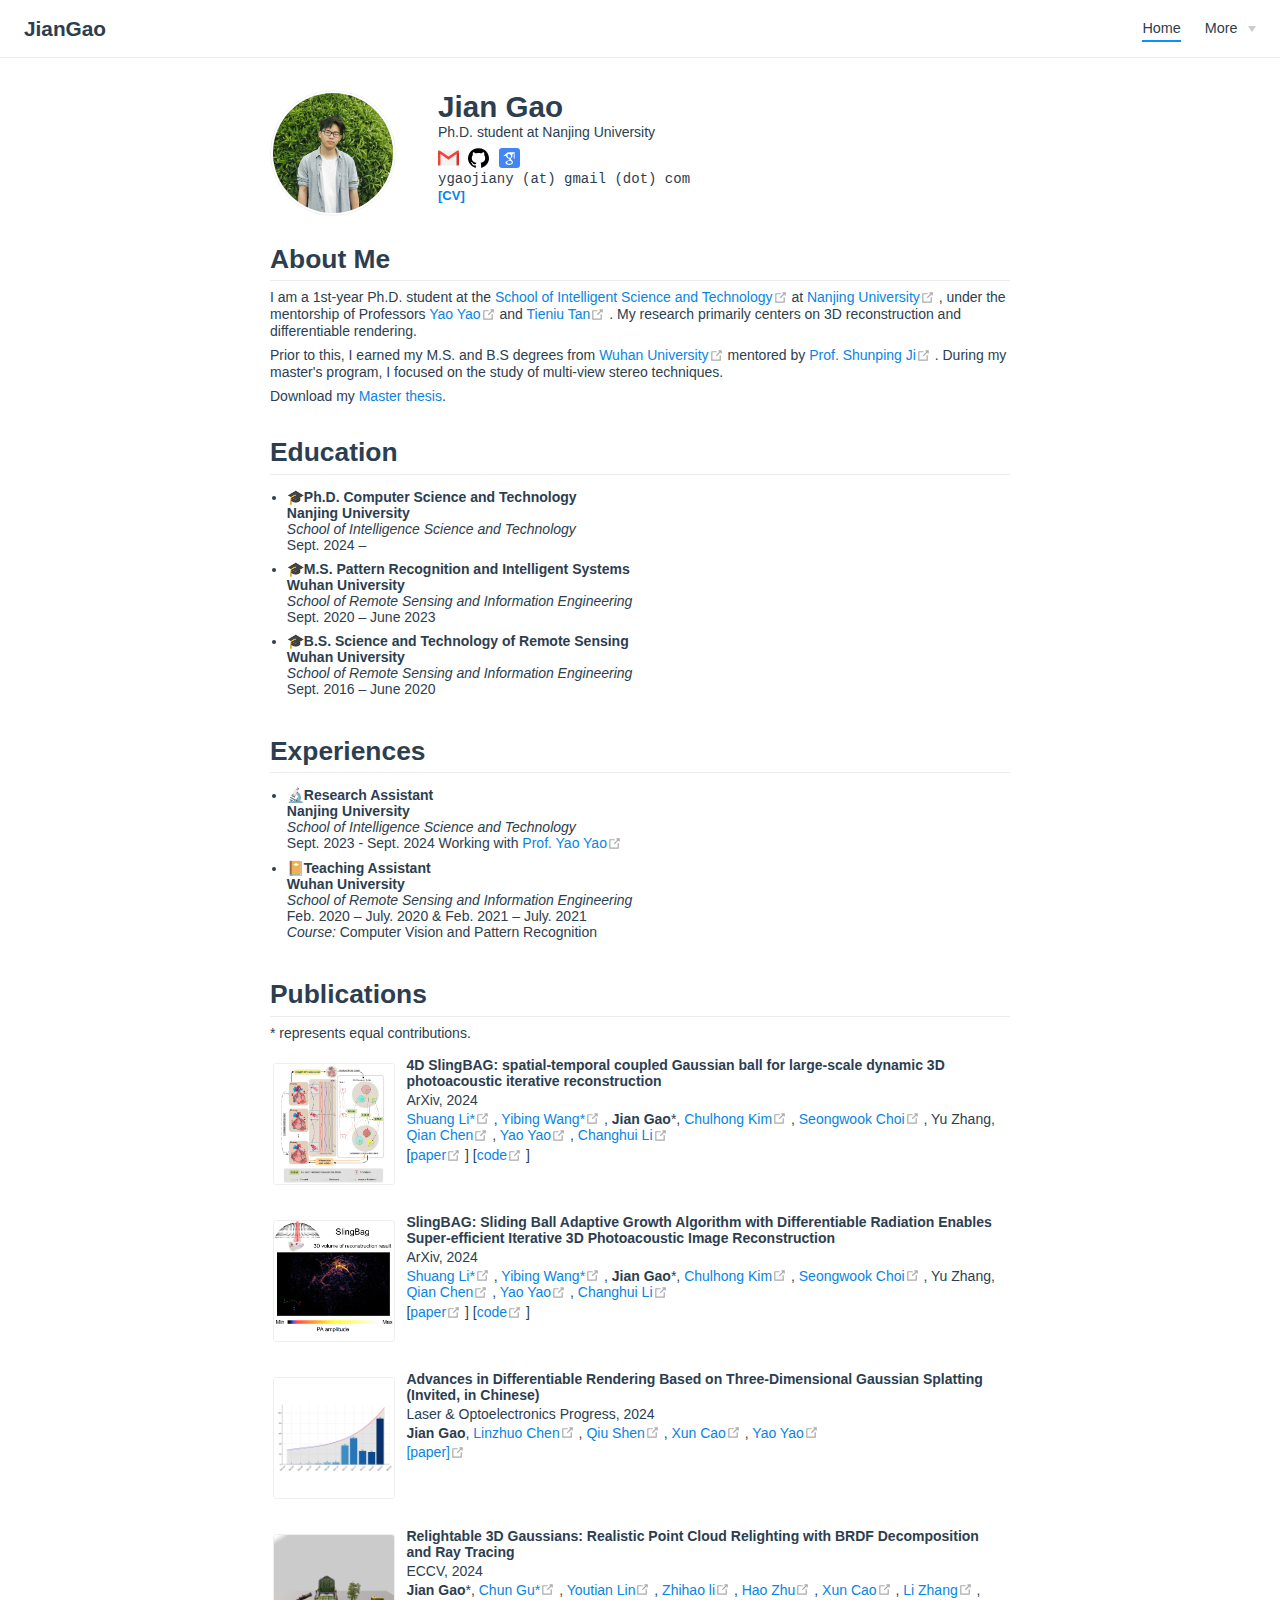
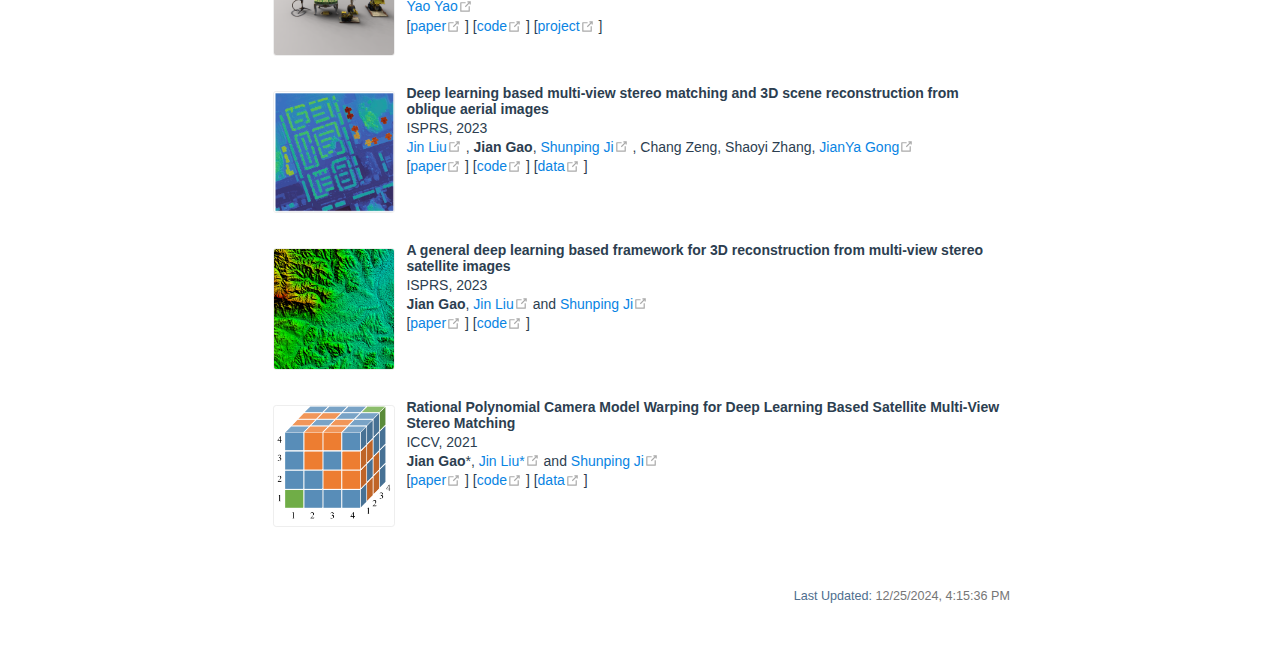
==== commit 1b2888d2: "update" ====
--- a/index.html
+++ b/index.html
@@ -6,10 +6,10 @@
     <title>JianGao</title>
     <meta name="generator" content="VuePress 1.9.10">
     <link rel="icon" href="home.png">
-    <meta name="description" content="Website of Jian Gao">
+    <meta name="description" content="Homepage of Jian Gao">
     
-    <link rel="preload" href="/assets/css/0.styles.909a25c8.css" as="style"><link rel="preload" href="/assets/js/app.5e18607a.js" as="script"><link rel="preload" href="/assets/js/2.3dd3f71b.js" as="script"><link rel="preload" href="/assets/js/1.ff802db4.js" as="script"><link rel="preload" href="/assets/js/24.e13fd24a.js" as="script"><link rel="preload" href="/assets/js/20.e334fbf9.js" as="script"><link rel="preload" href="/assets/js/21.76ac333f.js" as="script"><link rel="prefetch" href="/assets/js/10.57479683.js"><link rel="prefetch" href="/assets/js/11.d3064881.js"><link rel="prefetch" href="/assets/js/12.d4aca847.js"><link rel="prefetch" href="/assets/js/13.a31adf70.js"><link rel="prefetch" href="/assets/js/14.0202c444.js"><link rel="prefetch" href="/assets/js/15.7bd73725.js"><link rel="prefetch" href="/assets/js/16.1bf4172b.js"><link rel="prefetch" href="/assets/js/17.bac44501.js"><link rel="prefetch" href="/assets/js/18.4faca617.js"><link rel="prefetch" href="/assets/js/19.d4e5f0d9.js"><link rel="prefetch" href="/assets/js/22.dd941c6b.js"><link rel="prefetch" href="/assets/js/23.86efb2b0.js"><link rel="prefetch" href="/assets/js/25.208cc27d.js"><link rel="prefetch" href="/assets/js/3.0c7e1142.js"><link rel="prefetch" href="/assets/js/4.cae47622.js"><link rel="prefetch" href="/assets/js/5.643da961.js"><link rel="prefetch" href="/assets/js/6.3690bd2f.js"><link rel="prefetch" href="/assets/js/7.0ab53152.js"><link rel="prefetch" href="/assets/js/vendors~docsearch.969cea78.js">
-    <link rel="stylesheet" href="/assets/css/0.styles.909a25c8.css">
+    <link rel="preload" href="/assets/css/0.styles.ce3b8ac7.css" as="style"><link rel="preload" href="/assets/js/app.6d4c2e73.js" as="script"><link rel="preload" href="/assets/js/2.3dd3f71b.js" as="script"><link rel="preload" href="/assets/js/1.ff802db4.js" as="script"><link rel="preload" href="/assets/js/24.02a7914b.js" as="script"><link rel="preload" href="/assets/js/20.3bf6c5d1.js" as="script"><link rel="preload" href="/assets/js/21.8f8077f5.js" as="script"><link rel="prefetch" href="/assets/js/10.57479683.js"><link rel="prefetch" href="/assets/js/11.d3064881.js"><link rel="prefetch" href="/assets/js/12.d4aca847.js"><link rel="prefetch" href="/assets/js/13.a31adf70.js"><link rel="prefetch" href="/assets/js/14.0202c444.js"><link rel="prefetch" href="/assets/js/15.7bd73725.js"><link rel="prefetch" href="/assets/js/16.1bf4172b.js"><link rel="prefetch" href="/assets/js/17.bac44501.js"><link rel="prefetch" href="/assets/js/18.4faca617.js"><link rel="prefetch" href="/assets/js/19.d4e5f0d9.js"><link rel="prefetch" href="/assets/js/22.dd941c6b.js"><link rel="prefetch" href="/assets/js/23.86efb2b0.js"><link rel="prefetch" href="/assets/js/25.208cc27d.js"><link rel="prefetch" href="/assets/js/3.0c7e1142.js"><link rel="prefetch" href="/assets/js/4.cae47622.js"><link rel="prefetch" href="/assets/js/5.643da961.js"><link rel="prefetch" href="/assets/js/6.3690bd2f.js"><link rel="prefetch" href="/assets/js/7.0ab53152.js"><link rel="prefetch" href="/assets/js/vendors~docsearch.969cea78.js">
+    <link rel="stylesheet" href="/assets/css/0.styles.ce3b8ac7.css">
   </head>
   <body>
     <div id="app" data-server-rendered="true"><div class="theme-container no-sidebar home-page"><header class="navbar"><div class="sidebar-button"><svg xmlns="http://www.w3.org/2000/svg" aria-hidden="true" role="img" viewBox="0 0 448 512" class="icon"><path fill="currentColor" d="M436 124H12c-6.627 0-12-5.373-12-12V80c0-6.627 5.373-12 12-12h424c6.627 0 12 5.373 12 12v32c0 6.627-5.373 12-12 12zm0 160H12c-6.627 0-12-5.373-12-12v-32c0-6.627 5.373-12 12-12h424c6.627 0 12 5.373 12 12v32c0 6.627-5.373 12-12 12zm0 160H12c-6.627 0-12-5.373-12-12v-32c0-6.627 5.373-12 12-12h424c6.627 0 12 5.373 12 12v32c0 6.627-5.373 12-12 12z"></path></svg></div> <a href="/" aria-current="page" class="home-link router-link-exact-active router-link-active"><!----> <span class="site-name">JianGao</span></a> <div class="links"><!----> <nav class="nav-links can-hide"><div class="nav-item"><a href="/" aria-current="page" class="nav-link router-link-exact-active router-link-active">
@@ -32,7 +32,7 @@
 Sept. 2016 – June 2020</p></li></ul> <h2 id="experiences">Experiences</h2> <ul><li><p><strong>🔬Research Assistant</strong><br> <strong>Nanjing University</strong><br> <em>School of Intelligence Science and Technology</em><br>
 Sept. 2023 - Sept. 2024
 Working with <a href="https://yoyo000.github.io/" target="_blank" rel="noopener noreferrer">Prof. Yao Yao<span><svg xmlns="http://www.w3.org/2000/svg" aria-hidden="true" focusable="false" x="0px" y="0px" viewBox="0 0 100 100" width="15" height="15" class="icon outbound"><path fill="currentColor" d="M18.8,85.1h56l0,0c2.2,0,4-1.8,4-4v-32h-8v28h-48v-48h28v-8h-32l0,0c-2.2,0-4,1.8-4,4v56C14.8,83.3,16.6,85.1,18.8,85.1z"></path> <polygon fill="currentColor" points="45.7,48.7 51.3,54.3 77.2,28.5 77.2,37.2 85.2,37.2 85.2,14.9 62.8,14.9 62.8,22.9 71.5,22.9"></polygon></svg> <span class="sr-only">(opens new window)</span></span></a></p></li> <li><p><strong>︎📔Teaching Assistant</strong><br> <strong>Wuhan University</strong><br> <em>School of Remote Sensing and Information Engineering</em><br>
-Feb. 2020 – July. 2020 &amp; Feb. 2021 – July. 2021<br> <em>Course:</em> Computer Vision and Pattern Recognition</p></li></ul> <h2 id="publications">Publications</h2> <p>* represents equal contributions.</p> <div class="md-card"><div class="card-image"><img src="/publications/2024SlingBag.png" alt></div> <div class="card-content"><p><strong>Sliding Gaussian Ball Adaptive Growth: Point Cloud-based Iterative Algorithm for Large-scale 3D Photoacoustic Imaging</strong></p> <p>ArXiv, 2024</p> <p>Shuang Li*, Yibing Wang*, <strong>Jian Gao</strong>*, Chulhong Kim, Seongwook Choi, Yu Zhang, Qian Chen, Yao Yao, Changhui Li</p> <p>[<a href="https://arxiv.org/abs/2407.11781" target="_blank" rel="noopener noreferrer">paper<span><svg xmlns="http://www.w3.org/2000/svg" aria-hidden="true" focusable="false" x="0px" y="0px" viewBox="0 0 100 100" width="15" height="15" class="icon outbound"><path fill="currentColor" d="M18.8,85.1h56l0,0c2.2,0,4-1.8,4-4v-32h-8v28h-48v-48h28v-8h-32l0,0c-2.2,0-4,1.8-4,4v56C14.8,83.3,16.6,85.1,18.8,85.1z"></path> <polygon fill="currentColor" points="45.7,48.7 51.3,54.3 77.2,28.5 77.2,37.2 85.2,37.2 85.2,14.9 62.8,14.9 62.8,22.9 71.5,22.9"></polygon></svg> <span class="sr-only">(opens new window)</span></span></a>] [<a href="https://github.com/JaegerCQ/SlingBAG" target="_blank" rel="noopener noreferrer">code<span><svg xmlns="http://www.w3.org/2000/svg" aria-hidden="true" focusable="false" x="0px" y="0px" viewBox="0 0 100 100" width="15" height="15" class="icon outbound"><path fill="currentColor" d="M18.8,85.1h56l0,0c2.2,0,4-1.8,4-4v-32h-8v28h-48v-48h28v-8h-32l0,0c-2.2,0-4,1.8-4,4v56C14.8,83.3,16.6,85.1,18.8,85.1z"></path> <polygon fill="currentColor" points="45.7,48.7 51.3,54.3 77.2,28.5 77.2,37.2 85.2,37.2 85.2,14.9 62.8,14.9 62.8,22.9 71.5,22.9"></polygon></svg> <span class="sr-only">(opens new window)</span></span></a>]</p></div></div> <div class="md-card"><div class="card-image"><img src="/publications/2023Relightable3DGaussian.png" alt></div> <div class="card-content"><p><strong>Relightable 3D Gaussians: Realistic Point Cloud Relighting with BRDF Decomposition and Ray Tracing</strong></p> <p>ECCV, 2024</p> <p><strong>Jian Gao</strong>*, <a href="https://sulvxiangxin.github.io/" target="_blank" rel="noopener noreferrer">Chun Gu*<span><svg xmlns="http://www.w3.org/2000/svg" aria-hidden="true" focusable="false" x="0px" y="0px" viewBox="0 0 100 100" width="15" height="15" class="icon outbound"><path fill="currentColor" d="M18.8,85.1h56l0,0c2.2,0,4-1.8,4-4v-32h-8v28h-48v-48h28v-8h-32l0,0c-2.2,0-4,1.8-4,4v56C14.8,83.3,16.6,85.1,18.8,85.1z"></path> <polygon fill="currentColor" points="45.7,48.7 51.3,54.3 77.2,28.5 77.2,37.2 85.2,37.2 85.2,14.9 62.8,14.9 62.8,22.9 71.5,22.9"></polygon></svg> <span class="sr-only">(opens new window)</span></span></a>, <a href="https://linyou.github.io/" target="_blank" rel="noopener noreferrer">Youtian Lin<span><svg xmlns="http://www.w3.org/2000/svg" aria-hidden="true" focusable="false" x="0px" y="0px" viewBox="0 0 100 100" width="15" height="15" class="icon outbound"><path fill="currentColor" d="M18.8,85.1h56l0,0c2.2,0,4-1.8,4-4v-32h-8v28h-48v-48h28v-8h-32l0,0c-2.2,0-4,1.8-4,4v56C14.8,83.3,16.6,85.1,18.8,85.1z"></path> <polygon fill="currentColor" points="45.7,48.7 51.3,54.3 77.2,28.5 77.2,37.2 85.2,37.2 85.2,14.9 62.8,14.9 62.8,22.9 71.5,22.9"></polygon></svg> <span class="sr-only">(opens new window)</span></span></a>, <a href="https://scholar.google.com/citations?user=4cuefJ0AAAAJ=en" target="_blank" rel="noopener noreferrer">Zhihao li<span><svg xmlns="http://www.w3.org/2000/svg" aria-hidden="true" focusable="false" x="0px" y="0px" viewBox="0 0 100 100" width="15" height="15" class="icon outbound"><path fill="currentColor" d="M18.8,85.1h56l0,0c2.2,0,4-1.8,4-4v-32h-8v28h-48v-48h28v-8h-32l0,0c-2.2,0-4,1.8-4,4v56C14.8,83.3,16.6,85.1,18.8,85.1z"></path> <polygon fill="currentColor" points="45.7,48.7 51.3,54.3 77.2,28.5 77.2,37.2 85.2,37.2 85.2,14.9 62.8,14.9 62.8,22.9 71.5,22.9"></polygon></svg> <span class="sr-only">(opens new window)</span></span></a>, <a href="http://zhuhao.cc/home/" target="_blank" rel="noopener noreferrer">Hao Zhu<span><svg xmlns="http://www.w3.org/2000/svg" aria-hidden="true" focusable="false" x="0px" y="0px" viewBox="0 0 100 100" width="15" height="15" class="icon outbound"><path fill="currentColor" d="M18.8,85.1h56l0,0c2.2,0,4-1.8,4-4v-32h-8v28h-48v-48h28v-8h-32l0,0c-2.2,0-4,1.8-4,4v56C14.8,83.3,16.6,85.1,18.8,85.1z"></path> <polygon fill="currentColor" points="45.7,48.7 51.3,54.3 77.2,28.5 77.2,37.2 85.2,37.2 85.2,14.9 62.8,14.9 62.8,22.9 71.5,22.9"></polygon></svg> <span class="sr-only">(opens new window)</span></span></a>, <a href="https://cite.nju.edu.cn/People/Faculty/20190621/i5054.html" target="_blank" rel="noopener noreferrer">Xun Cao<span><svg xmlns="http://www.w3.org/2000/svg" aria-hidden="true" focusable="false" x="0px" y="0px" viewBox="0 0 100 100" width="15" height="15" class="icon outbound"><path fill="currentColor" d="M18.8,85.1h56l0,0c2.2,0,4-1.8,4-4v-32h-8v28h-48v-48h28v-8h-32l0,0c-2.2,0-4,1.8-4,4v56C14.8,83.3,16.6,85.1,18.8,85.1z"></path> <polygon fill="currentColor" points="45.7,48.7 51.3,54.3 77.2,28.5 77.2,37.2 85.2,37.2 85.2,14.9 62.8,14.9 62.8,22.9 71.5,22.9"></polygon></svg> <span class="sr-only">(opens new window)</span></span></a>, <a href="https://lzrobots.github.io/" target="_blank" rel="noopener noreferrer">Li Zhang<span><svg xmlns="http://www.w3.org/2000/svg" aria-hidden="true" focusable="false" x="0px" y="0px" viewBox="0 0 100 100" width="15" height="15" class="icon outbound"><path fill="currentColor" d="M18.8,85.1h56l0,0c2.2,0,4-1.8,4-4v-32h-8v28h-48v-48h28v-8h-32l0,0c-2.2,0-4,1.8-4,4v56C14.8,83.3,16.6,85.1,18.8,85.1z"></path> <polygon fill="currentColor" points="45.7,48.7 51.3,54.3 77.2,28.5 77.2,37.2 85.2,37.2 85.2,14.9 62.8,14.9 62.8,22.9 71.5,22.9"></polygon></svg> <span class="sr-only">(opens new window)</span></span></a>, <a href="https://yoyo000.github.io/" target="_blank" rel="noopener noreferrer">Yao Yao<span><svg xmlns="http://www.w3.org/2000/svg" aria-hidden="true" focusable="false" x="0px" y="0px" viewBox="0 0 100 100" width="15" height="15" class="icon outbound"><path fill="currentColor" d="M18.8,85.1h56l0,0c2.2,0,4-1.8,4-4v-32h-8v28h-48v-48h28v-8h-32l0,0c-2.2,0-4,1.8-4,4v56C14.8,83.3,16.6,85.1,18.8,85.1z"></path> <polygon fill="currentColor" points="45.7,48.7 51.3,54.3 77.2,28.5 77.2,37.2 85.2,37.2 85.2,14.9 62.8,14.9 62.8,22.9 71.5,22.9"></polygon></svg> <span class="sr-only">(opens new window)</span></span></a></p> <p>[<a href="https://arxiv.org/abs/2311.16043" target="_blank" rel="noopener noreferrer">paper<span><svg xmlns="http://www.w3.org/2000/svg" aria-hidden="true" focusable="false" x="0px" y="0px" viewBox="0 0 100 100" width="15" height="15" class="icon outbound"><path fill="currentColor" d="M18.8,85.1h56l0,0c2.2,0,4-1.8,4-4v-32h-8v28h-48v-48h28v-8h-32l0,0c-2.2,0-4,1.8-4,4v56C14.8,83.3,16.6,85.1,18.8,85.1z"></path> <polygon fill="currentColor" points="45.7,48.7 51.3,54.3 77.2,28.5 77.2,37.2 85.2,37.2 85.2,14.9 62.8,14.9 62.8,22.9 71.5,22.9"></polygon></svg> <span class="sr-only">(opens new window)</span></span></a>] [<a href="https://github.com/NJU-3DV/Relightable3DGaussian" target="_blank" rel="noopener noreferrer">code<span><svg xmlns="http://www.w3.org/2000/svg" aria-hidden="true" focusable="false" x="0px" y="0px" viewBox="0 0 100 100" width="15" height="15" class="icon outbound"><path fill="currentColor" d="M18.8,85.1h56l0,0c2.2,0,4-1.8,4-4v-32h-8v28h-48v-48h28v-8h-32l0,0c-2.2,0-4,1.8-4,4v56C14.8,83.3,16.6,85.1,18.8,85.1z"></path> <polygon fill="currentColor" points="45.7,48.7 51.3,54.3 77.2,28.5 77.2,37.2 85.2,37.2 85.2,14.9 62.8,14.9 62.8,22.9 71.5,22.9"></polygon></svg> <span class="sr-only">(opens new window)</span></span></a>] [<a href="https://nju-3dv.github.io/projects/Relightable3DGaussian/" target="_blank" rel="noopener noreferrer">project<span><svg xmlns="http://www.w3.org/2000/svg" aria-hidden="true" focusable="false" x="0px" y="0px" viewBox="0 0 100 100" width="15" height="15" class="icon outbound"><path fill="currentColor" d="M18.8,85.1h56l0,0c2.2,0,4-1.8,4-4v-32h-8v28h-48v-48h28v-8h-32l0,0c-2.2,0-4,1.8-4,4v56C14.8,83.3,16.6,85.1,18.8,85.1z"></path> <polygon fill="currentColor" points="45.7,48.7 51.3,54.3 77.2,28.5 77.2,37.2 85.2,37.2 85.2,14.9 62.8,14.9 62.8,22.9 71.5,22.9"></polygon></svg> <span class="sr-only">(opens new window)</span></span></a>]</p></div></div> <div class="md-card"><div class="card-image"><img src="/publications/2023ISPRS_2.png" alt></div> <div class="card-content"><p><strong>Deep learning based multi-view stereo matching and 3D scene reconstruction from oblique aerial images</strong></p> <p>ISPRS Journal of Photogrammetry and Remote Sensing, 2023</p> <p><a href="https://gpcv-liujin.github.io/" target="_blank" rel="noopener noreferrer">Jin Liu<span><svg xmlns="http://www.w3.org/2000/svg" aria-hidden="true" focusable="false" x="0px" y="0px" viewBox="0 0 100 100" width="15" height="15" class="icon outbound"><path fill="currentColor" d="M18.8,85.1h56l0,0c2.2,0,4-1.8,4-4v-32h-8v28h-48v-48h28v-8h-32l0,0c-2.2,0-4,1.8-4,4v56C14.8,83.3,16.6,85.1,18.8,85.1z"></path> <polygon fill="currentColor" points="45.7,48.7 51.3,54.3 77.2,28.5 77.2,37.2 85.2,37.2 85.2,14.9 62.8,14.9 62.8,22.9 71.5,22.9"></polygon></svg> <span class="sr-only">(opens new window)</span></span></a>, <strong>Jian Gao</strong>, <a href="http://gpcv.whu.edu.cn/" target="_blank" rel="noopener noreferrer">Shunping Ji<span><svg xmlns="http://www.w3.org/2000/svg" aria-hidden="true" focusable="false" x="0px" y="0px" viewBox="0 0 100 100" width="15" height="15" class="icon outbound"><path fill="currentColor" d="M18.8,85.1h56l0,0c2.2,0,4-1.8,4-4v-32h-8v28h-48v-48h28v-8h-32l0,0c-2.2,0-4,1.8-4,4v56C14.8,83.3,16.6,85.1,18.8,85.1z"></path> <polygon fill="currentColor" points="45.7,48.7 51.3,54.3 77.2,28.5 77.2,37.2 85.2,37.2 85.2,14.9 62.8,14.9 62.8,22.9 71.5,22.9"></polygon></svg> <span class="sr-only">(opens new window)</span></span></a>, Chang Zeng, Shaoyi Zhang, <a href="http://www.jygong.com/" target="_blank" rel="noopener noreferrer">JianYa Gong<span><svg xmlns="http://www.w3.org/2000/svg" aria-hidden="true" focusable="false" x="0px" y="0px" viewBox="0 0 100 100" width="15" height="15" class="icon outbound"><path fill="currentColor" d="M18.8,85.1h56l0,0c2.2,0,4-1.8,4-4v-32h-8v28h-48v-48h28v-8h-32l0,0c-2.2,0-4,1.8-4,4v56C14.8,83.3,16.6,85.1,18.8,85.1z"></path> <polygon fill="currentColor" points="45.7,48.7 51.3,54.3 77.2,28.5 77.2,37.2 85.2,37.2 85.2,14.9 62.8,14.9 62.8,22.9 71.5,22.9"></polygon></svg> <span class="sr-only">(opens new window)</span></span></a></p> <p>[<a href="https://www.sciencedirect.com/science/article/pii/S0924271623002289" target="_blank" rel="noopener noreferrer">paper<span><svg xmlns="http://www.w3.org/2000/svg" aria-hidden="true" focusable="false" x="0px" y="0px" viewBox="0 0 100 100" width="15" height="15" class="icon outbound"><path fill="currentColor" d="M18.8,85.1h56l0,0c2.2,0,4-1.8,4-4v-32h-8v28h-48v-48h28v-8h-32l0,0c-2.2,0-4,1.8-4,4v56C14.8,83.3,16.6,85.1,18.8,85.1z"></path> <polygon fill="currentColor" points="45.7,48.7 51.3,54.3 77.2,28.5 77.2,37.2 85.2,37.2 85.2,14.9 62.8,14.9 62.8,22.9 71.5,22.9"></polygon></svg> <span class="sr-only">(opens new window)</span></span></a>] [<a href="https://github.com/gpcv-liujin/Ada-MVS" target="_blank" rel="noopener noreferrer">code<span><svg xmlns="http://www.w3.org/2000/svg" aria-hidden="true" focusable="false" x="0px" y="0px" viewBox="0 0 100 100" width="15" height="15" class="icon outbound"><path fill="currentColor" d="M18.8,85.1h56l0,0c2.2,0,4-1.8,4-4v-32h-8v28h-48v-48h28v-8h-32l0,0c-2.2,0-4,1.8-4,4v56C14.8,83.3,16.6,85.1,18.8,85.1z"></path> <polygon fill="currentColor" points="45.7,48.7 51.3,54.3 77.2,28.5 77.2,37.2 85.2,37.2 85.2,14.9 62.8,14.9 62.8,22.9 71.5,22.9"></polygon></svg> <span class="sr-only">(opens new window)</span></span></a>] [<a href="http://gpcv.whu.edu.cn/data/whu_omvs.html" target="_blank" rel="noopener noreferrer">data<span><svg xmlns="http://www.w3.org/2000/svg" aria-hidden="true" focusable="false" x="0px" y="0px" viewBox="0 0 100 100" width="15" height="15" class="icon outbound"><path fill="currentColor" d="M18.8,85.1h56l0,0c2.2,0,4-1.8,4-4v-32h-8v28h-48v-48h28v-8h-32l0,0c-2.2,0-4,1.8-4,4v56C14.8,83.3,16.6,85.1,18.8,85.1z"></path> <polygon fill="currentColor" points="45.7,48.7 51.3,54.3 77.2,28.5 77.2,37.2 85.2,37.2 85.2,14.9 62.8,14.9 62.8,22.9 71.5,22.9"></polygon></svg> <span class="sr-only">(opens new window)</span></span></a>]</p></div></div> <div class="md-card"><div class="card-image"><img src="/publications/2023ISPRS.png" alt></div> <div class="card-content"><p><strong>A general deep learning based framework for 3D reconstruction from multi-view stereo satellite images</strong></p> <p>ISPRS Journal of Photogrammetry and Remote Sensing, 2023</p> <p><strong>Jian Gao</strong>, <a href="https://gpcv-liujin.github.io/" target="_blank" rel="noopener noreferrer">Jin Liu<span><svg xmlns="http://www.w3.org/2000/svg" aria-hidden="true" focusable="false" x="0px" y="0px" viewBox="0 0 100 100" width="15" height="15" class="icon outbound"><path fill="currentColor" d="M18.8,85.1h56l0,0c2.2,0,4-1.8,4-4v-32h-8v28h-48v-48h28v-8h-32l0,0c-2.2,0-4,1.8-4,4v56C14.8,83.3,16.6,85.1,18.8,85.1z"></path> <polygon fill="currentColor" points="45.7,48.7 51.3,54.3 77.2,28.5 77.2,37.2 85.2,37.2 85.2,14.9 62.8,14.9 62.8,22.9 71.5,22.9"></polygon></svg> <span class="sr-only">(opens new window)</span></span></a> and <a href="http://gpcv.whu.edu.cn/" target="_blank" rel="noopener noreferrer">Shunping Ji<span><svg xmlns="http://www.w3.org/2000/svg" aria-hidden="true" focusable="false" x="0px" y="0px" viewBox="0 0 100 100" width="15" height="15" class="icon outbound"><path fill="currentColor" d="M18.8,85.1h56l0,0c2.2,0,4-1.8,4-4v-32h-8v28h-48v-48h28v-8h-32l0,0c-2.2,0-4,1.8-4,4v56C14.8,83.3,16.6,85.1,18.8,85.1z"></path> <polygon fill="currentColor" points="45.7,48.7 51.3,54.3 77.2,28.5 77.2,37.2 85.2,37.2 85.2,14.9 62.8,14.9 62.8,22.9 71.5,22.9"></polygon></svg> <span class="sr-only">(opens new window)</span></span></a></p> <p>[<a href="https://www.sciencedirect.com/science/article/pii/S0924271622003276" target="_blank" rel="noopener noreferrer">paper<span><svg xmlns="http://www.w3.org/2000/svg" aria-hidden="true" focusable="false" x="0px" y="0px" viewBox="0 0 100 100" width="15" height="15" class="icon outbound"><path fill="currentColor" d="M18.8,85.1h56l0,0c2.2,0,4-1.8,4-4v-32h-8v28h-48v-48h28v-8h-32l0,0c-2.2,0-4,1.8-4,4v56C14.8,83.3,16.6,85.1,18.8,85.1z"></path> <polygon fill="currentColor" points="45.7,48.7 51.3,54.3 77.2,28.5 77.2,37.2 85.2,37.2 85.2,14.9 62.8,14.9 62.8,22.9 71.5,22.9"></polygon></svg> <span class="sr-only">(opens new window)</span></span></a>] [<a href="http://gpcv.whu.edu.cn/data/3d/mvs.html" target="_blank" rel="noopener noreferrer">code<span><svg xmlns="http://www.w3.org/2000/svg" aria-hidden="true" focusable="false" x="0px" y="0px" viewBox="0 0 100 100" width="15" height="15" class="icon outbound"><path fill="currentColor" d="M18.8,85.1h56l0,0c2.2,0,4-1.8,4-4v-32h-8v28h-48v-48h28v-8h-32l0,0c-2.2,0-4,1.8-4,4v56C14.8,83.3,16.6,85.1,18.8,85.1z"></path> <polygon fill="currentColor" points="45.7,48.7 51.3,54.3 77.2,28.5 77.2,37.2 85.2,37.2 85.2,14.9 62.8,14.9 62.8,22.9 71.5,22.9"></polygon></svg> <span class="sr-only">(opens new window)</span></span></a>]</p></div></div> <div class="md-card"><div class="card-image"><img src="/publications/2021ICCV.png" alt></div> <div class="card-content"><p><strong>Rational Polynomial Camera Model Warping for Deep Learning Based Satellite Multi-View Stereo Matching</strong></p> <p>IEEE/CVF International Conference on Computer Vision, 2021</p> <p><strong>Jian Gao</strong>*, <a href="https://gpcv-liujin.github.io/" target="_blank" rel="noopener noreferrer">Jin Liu*<span><svg xmlns="http://www.w3.org/2000/svg" aria-hidden="true" focusable="false" x="0px" y="0px" viewBox="0 0 100 100" width="15" height="15" class="icon outbound"><path fill="currentColor" d="M18.8,85.1h56l0,0c2.2,0,4-1.8,4-4v-32h-8v28h-48v-48h28v-8h-32l0,0c-2.2,0-4,1.8-4,4v56C14.8,83.3,16.6,85.1,18.8,85.1z"></path> <polygon fill="currentColor" points="45.7,48.7 51.3,54.3 77.2,28.5 77.2,37.2 85.2,37.2 85.2,14.9 62.8,14.9 62.8,22.9 71.5,22.9"></polygon></svg> <span class="sr-only">(opens new window)</span></span></a> and <a href="http://gpcv.whu.edu.cn/" target="_blank" rel="noopener noreferrer">Shunping Ji<span><svg xmlns="http://www.w3.org/2000/svg" aria-hidden="true" focusable="false" x="0px" y="0px" viewBox="0 0 100 100" width="15" height="15" class="icon outbound"><path fill="currentColor" d="M18.8,85.1h56l0,0c2.2,0,4-1.8,4-4v-32h-8v28h-48v-48h28v-8h-32l0,0c-2.2,0-4,1.8-4,4v56C14.8,83.3,16.6,85.1,18.8,85.1z"></path> <polygon fill="currentColor" points="45.7,48.7 51.3,54.3 77.2,28.5 77.2,37.2 85.2,37.2 85.2,14.9 62.8,14.9 62.8,22.9 71.5,22.9"></polygon></svg> <span class="sr-only">(opens new window)</span></span></a></p> <p>[<a href="https://openaccess.thecvf.com/content/ICCV2021/html/Gao_Rational_Polynomial_Camera_Model_Warping_for_Deep_Learning_Based_Satellite_ICCV_2021_paper.html" target="_blank" rel="noopener noreferrer">paper<span><svg xmlns="http://www.w3.org/2000/svg" aria-hidden="true" focusable="false" x="0px" y="0px" viewBox="0 0 100 100" width="15" height="15" class="icon outbound"><path fill="currentColor" d="M18.8,85.1h56l0,0c2.2,0,4-1.8,4-4v-32h-8v28h-48v-48h28v-8h-32l0,0c-2.2,0-4,1.8-4,4v56C14.8,83.3,16.6,85.1,18.8,85.1z"></path> <polygon fill="currentColor" points="45.7,48.7 51.3,54.3 77.2,28.5 77.2,37.2 85.2,37.2 85.2,14.9 62.8,14.9 62.8,22.9 71.5,22.9"></polygon></svg> <span class="sr-only">(opens new window)</span></span></a>] [<a href="https://github.com/WHU-GPCV/SatMVS" target="_blank" rel="noopener noreferrer">code<span><svg xmlns="http://www.w3.org/2000/svg" aria-hidden="true" focusable="false" x="0px" y="0px" viewBox="0 0 100 100" width="15" height="15" class="icon outbound"><path fill="currentColor" d="M18.8,85.1h56l0,0c2.2,0,4-1.8,4-4v-32h-8v28h-48v-48h28v-8h-32l0,0c-2.2,0-4,1.8-4,4v56C14.8,83.3,16.6,85.1,18.8,85.1z"></path> <polygon fill="currentColor" points="45.7,48.7 51.3,54.3 77.2,28.5 77.2,37.2 85.2,37.2 85.2,14.9 62.8,14.9 62.8,22.9 71.5,22.9"></polygon></svg> <span class="sr-only">(opens new window)</span></span></a>] [<a href="http://gpcv.whu.edu.cn/data/whu_tlc.html" target="_blank" rel="noopener noreferrer">data<span><svg xmlns="http://www.w3.org/2000/svg" aria-hidden="true" focusable="false" x="0px" y="0px" viewBox="0 0 100 100" width="15" height="15" class="icon outbound"><path fill="currentColor" d="M18.8,85.1h56l0,0c2.2,0,4-1.8,4-4v-32h-8v28h-48v-48h28v-8h-32l0,0c-2.2,0-4,1.8-4,4v56C14.8,83.3,16.6,85.1,18.8,85.1z"></path> <polygon fill="currentColor" points="45.7,48.7 51.3,54.3 77.2,28.5 77.2,37.2 85.2,37.2 85.2,14.9 62.8,14.9 62.8,22.9 71.5,22.9"></polygon></svg> <span class="sr-only">(opens new window)</span></span></a>]</p></div></div></div> <footer class="page-edit"><!----> <div class="last-updated"><span class="prefix">Last Updated:</span> <span class="time">12/25/2024, 4:15:36 PM</span></div></footer> <!----> </main></div><div class="global-ui"><!----></div></div>
-    <script src="/assets/js/app.5e18607a.js" defer></script><script src="/assets/js/2.3dd3f71b.js" defer></script><script src="/assets/js/1.ff802db4.js" defer></script><script src="/assets/js/24.e13fd24a.js" defer></script><script src="/assets/js/20.e334fbf9.js" defer></script><script src="/assets/js/21.76ac333f.js" defer></script>
+Feb. 2020 – July. 2020 &amp; Feb. 2021 – July. 2021<br> <em>Course:</em> Computer Vision and Pattern Recognition</p></li></ul> <h2 id="publications">Publications</h2> <p>* represents equal contributions.</p> <div class="md-card"><div class="card-image"><img src="/publications/2024SlingBag4D.png" alt></div> <div class="card-content"><p><strong>4D SlingBAG: spatial-temporal coupled Gaussian ball for large-scale dynamic 3D photoacoustic iterative reconstruction</strong></p> <p>ArXiv, 2024</p> <p><a href="https://scholar.google.com/citations?user=-2_rfFEAAAAJ" target="_blank" rel="noopener noreferrer">Shuang Li*<span><svg xmlns="http://www.w3.org/2000/svg" aria-hidden="true" focusable="false" x="0px" y="0px" viewBox="0 0 100 100" width="15" height="15" class="icon outbound"><path fill="currentColor" d="M18.8,85.1h56l0,0c2.2,0,4-1.8,4-4v-32h-8v28h-48v-48h28v-8h-32l0,0c-2.2,0-4,1.8-4,4v56C14.8,83.3,16.6,85.1,18.8,85.1z"></path> <polygon fill="currentColor" points="45.7,48.7 51.3,54.3 77.2,28.5 77.2,37.2 85.2,37.2 85.2,14.9 62.8,14.9 62.8,22.9 71.5,22.9"></polygon></svg> <span class="sr-only">(opens new window)</span></span></a>, <a href="https://scholar.google.com/citations?user=q_EQirEAAAAJ" target="_blank" rel="noopener noreferrer">Yibing Wang*<span><svg xmlns="http://www.w3.org/2000/svg" aria-hidden="true" focusable="false" x="0px" y="0px" viewBox="0 0 100 100" width="15" height="15" class="icon outbound"><path fill="currentColor" d="M18.8,85.1h56l0,0c2.2,0,4-1.8,4-4v-32h-8v28h-48v-48h28v-8h-32l0,0c-2.2,0-4,1.8-4,4v56C14.8,83.3,16.6,85.1,18.8,85.1z"></path> <polygon fill="currentColor" points="45.7,48.7 51.3,54.3 77.2,28.5 77.2,37.2 85.2,37.2 85.2,14.9 62.8,14.9 62.8,22.9 71.5,22.9"></polygon></svg> <span class="sr-only">(opens new window)</span></span></a>, <strong>Jian Gao</strong>*, <a href="https://www.chulhongkim.com/members.html" target="_blank" rel="noopener noreferrer">Chulhong Kim<span><svg xmlns="http://www.w3.org/2000/svg" aria-hidden="true" focusable="false" x="0px" y="0px" viewBox="0 0 100 100" width="15" height="15" class="icon outbound"><path fill="currentColor" d="M18.8,85.1h56l0,0c2.2,0,4-1.8,4-4v-32h-8v28h-48v-48h28v-8h-32l0,0c-2.2,0-4,1.8-4,4v56C14.8,83.3,16.6,85.1,18.8,85.1z"></path> <polygon fill="currentColor" points="45.7,48.7 51.3,54.3 77.2,28.5 77.2,37.2 85.2,37.2 85.2,14.9 62.8,14.9 62.8,22.9 71.5,22.9"></polygon></svg> <span class="sr-only">(opens new window)</span></span></a>, <a href="https://scholar.google.com/citations?user=D3u9zMYAAAAJ" target="_blank" rel="noopener noreferrer">Seongwook Choi<span><svg xmlns="http://www.w3.org/2000/svg" aria-hidden="true" focusable="false" x="0px" y="0px" viewBox="0 0 100 100" width="15" height="15" class="icon outbound"><path fill="currentColor" d="M18.8,85.1h56l0,0c2.2,0,4-1.8,4-4v-32h-8v28h-48v-48h28v-8h-32l0,0c-2.2,0-4,1.8-4,4v56C14.8,83.3,16.6,85.1,18.8,85.1z"></path> <polygon fill="currentColor" points="45.7,48.7 51.3,54.3 77.2,28.5 77.2,37.2 85.2,37.2 85.2,14.9 62.8,14.9 62.8,22.9 71.5,22.9"></polygon></svg> <span class="sr-only">(opens new window)</span></span></a>, Yu Zhang, <a href="https://scholar.google.com/citations?user=Wz0lfcwAAAAJ" target="_blank" rel="noopener noreferrer">Qian Chen<span><svg xmlns="http://www.w3.org/2000/svg" aria-hidden="true" focusable="false" x="0px" y="0px" viewBox="0 0 100 100" width="15" height="15" class="icon outbound"><path fill="currentColor" d="M18.8,85.1h56l0,0c2.2,0,4-1.8,4-4v-32h-8v28h-48v-48h28v-8h-32l0,0c-2.2,0-4,1.8-4,4v56C14.8,83.3,16.6,85.1,18.8,85.1z"></path> <polygon fill="currentColor" points="45.7,48.7 51.3,54.3 77.2,28.5 77.2,37.2 85.2,37.2 85.2,14.9 62.8,14.9 62.8,22.9 71.5,22.9"></polygon></svg> <span class="sr-only">(opens new window)</span></span></a>, <a href="https://yoyo000.github.io/" target="_blank" rel="noopener noreferrer">Yao Yao<span><svg xmlns="http://www.w3.org/2000/svg" aria-hidden="true" focusable="false" x="0px" y="0px" viewBox="0 0 100 100" width="15" height="15" class="icon outbound"><path fill="currentColor" d="M18.8,85.1h56l0,0c2.2,0,4-1.8,4-4v-32h-8v28h-48v-48h28v-8h-32l0,0c-2.2,0-4,1.8-4,4v56C14.8,83.3,16.6,85.1,18.8,85.1z"></path> <polygon fill="currentColor" points="45.7,48.7 51.3,54.3 77.2,28.5 77.2,37.2 85.2,37.2 85.2,14.9 62.8,14.9 62.8,22.9 71.5,22.9"></polygon></svg> <span class="sr-only">(opens new window)</span></span></a>, <a href="https://scholar.google.com/citations?hl=en&amp;user=j95qFZcAAAAJ" target="_blank" rel="noopener noreferrer">Changhui Li<span><svg xmlns="http://www.w3.org/2000/svg" aria-hidden="true" focusable="false" x="0px" y="0px" viewBox="0 0 100 100" width="15" height="15" class="icon outbound"><path fill="currentColor" d="M18.8,85.1h56l0,0c2.2,0,4-1.8,4-4v-32h-8v28h-48v-48h28v-8h-32l0,0c-2.2,0-4,1.8-4,4v56C14.8,83.3,16.6,85.1,18.8,85.1z"></path> <polygon fill="currentColor" points="45.7,48.7 51.3,54.3 77.2,28.5 77.2,37.2 85.2,37.2 85.2,14.9 62.8,14.9 62.8,22.9 71.5,22.9"></polygon></svg> <span class="sr-only">(opens new window)</span></span></a></p> <p>[<a href="https://www.arxiv.org/abs/2412.03898" target="_blank" rel="noopener noreferrer">paper<span><svg xmlns="http://www.w3.org/2000/svg" aria-hidden="true" focusable="false" x="0px" y="0px" viewBox="0 0 100 100" width="15" height="15" class="icon outbound"><path fill="currentColor" d="M18.8,85.1h56l0,0c2.2,0,4-1.8,4-4v-32h-8v28h-48v-48h28v-8h-32l0,0c-2.2,0-4,1.8-4,4v56C14.8,83.3,16.6,85.1,18.8,85.1z"></path> <polygon fill="currentColor" points="45.7,48.7 51.3,54.3 77.2,28.5 77.2,37.2 85.2,37.2 85.2,14.9 62.8,14.9 62.8,22.9 71.5,22.9"></polygon></svg> <span class="sr-only">(opens new window)</span></span></a>] [<a href="https://github.com/JaegerCQ/4D-SlingBAG" target="_blank" rel="noopener noreferrer">code<span><svg xmlns="http://www.w3.org/2000/svg" aria-hidden="true" focusable="false" x="0px" y="0px" viewBox="0 0 100 100" width="15" height="15" class="icon outbound"><path fill="currentColor" d="M18.8,85.1h56l0,0c2.2,0,4-1.8,4-4v-32h-8v28h-48v-48h28v-8h-32l0,0c-2.2,0-4,1.8-4,4v56C14.8,83.3,16.6,85.1,18.8,85.1z"></path> <polygon fill="currentColor" points="45.7,48.7 51.3,54.3 77.2,28.5 77.2,37.2 85.2,37.2 85.2,14.9 62.8,14.9 62.8,22.9 71.5,22.9"></polygon></svg> <span class="sr-only">(opens new window)</span></span></a>]</p></div></div> <div class="md-card"><div class="card-image"><img src="/publications/2024SlingBag.png" alt></div> <div class="card-content"><p><strong>SlingBAG: Sliding Ball Adaptive Growth Algorithm with Differentiable Radiation Enables Super-efficient Iterative 3D Photoacoustic Image Reconstruction</strong></p> <p>ArXiv, 2024</p> <p><a href="https://scholar.google.com/citations?user=-2_rfFEAAAAJ" target="_blank" rel="noopener noreferrer">Shuang Li*<span><svg xmlns="http://www.w3.org/2000/svg" aria-hidden="true" focusable="false" x="0px" y="0px" viewBox="0 0 100 100" width="15" height="15" class="icon outbound"><path fill="currentColor" d="M18.8,85.1h56l0,0c2.2,0,4-1.8,4-4v-32h-8v28h-48v-48h28v-8h-32l0,0c-2.2,0-4,1.8-4,4v56C14.8,83.3,16.6,85.1,18.8,85.1z"></path> <polygon fill="currentColor" points="45.7,48.7 51.3,54.3 77.2,28.5 77.2,37.2 85.2,37.2 85.2,14.9 62.8,14.9 62.8,22.9 71.5,22.9"></polygon></svg> <span class="sr-only">(opens new window)</span></span></a>, <a href="https://scholar.google.com/citations?user=q_EQirEAAAAJ" target="_blank" rel="noopener noreferrer">Yibing Wang*<span><svg xmlns="http://www.w3.org/2000/svg" aria-hidden="true" focusable="false" x="0px" y="0px" viewBox="0 0 100 100" width="15" height="15" class="icon outbound"><path fill="currentColor" d="M18.8,85.1h56l0,0c2.2,0,4-1.8,4-4v-32h-8v28h-48v-48h28v-8h-32l0,0c-2.2,0-4,1.8-4,4v56C14.8,83.3,16.6,85.1,18.8,85.1z"></path> <polygon fill="currentColor" points="45.7,48.7 51.3,54.3 77.2,28.5 77.2,37.2 85.2,37.2 85.2,14.9 62.8,14.9 62.8,22.9 71.5,22.9"></polygon></svg> <span class="sr-only">(opens new window)</span></span></a>, <strong>Jian Gao</strong>*, <a href="https://www.chulhongkim.com/members.html" target="_blank" rel="noopener noreferrer">Chulhong Kim<span><svg xmlns="http://www.w3.org/2000/svg" aria-hidden="true" focusable="false" x="0px" y="0px" viewBox="0 0 100 100" width="15" height="15" class="icon outbound"><path fill="currentColor" d="M18.8,85.1h56l0,0c2.2,0,4-1.8,4-4v-32h-8v28h-48v-48h28v-8h-32l0,0c-2.2,0-4,1.8-4,4v56C14.8,83.3,16.6,85.1,18.8,85.1z"></path> <polygon fill="currentColor" points="45.7,48.7 51.3,54.3 77.2,28.5 77.2,37.2 85.2,37.2 85.2,14.9 62.8,14.9 62.8,22.9 71.5,22.9"></polygon></svg> <span class="sr-only">(opens new window)</span></span></a>, <a href="https://scholar.google.com/citations?user=D3u9zMYAAAAJ" target="_blank" rel="noopener noreferrer">Seongwook Choi<span><svg xmlns="http://www.w3.org/2000/svg" aria-hidden="true" focusable="false" x="0px" y="0px" viewBox="0 0 100 100" width="15" height="15" class="icon outbound"><path fill="currentColor" d="M18.8,85.1h56l0,0c2.2,0,4-1.8,4-4v-32h-8v28h-48v-48h28v-8h-32l0,0c-2.2,0-4,1.8-4,4v56C14.8,83.3,16.6,85.1,18.8,85.1z"></path> <polygon fill="currentColor" points="45.7,48.7 51.3,54.3 77.2,28.5 77.2,37.2 85.2,37.2 85.2,14.9 62.8,14.9 62.8,22.9 71.5,22.9"></polygon></svg> <span class="sr-only">(opens new window)</span></span></a>, Yu Zhang, <a href="https://scholar.google.com/citations?user=Wz0lfcwAAAAJ" target="_blank" rel="noopener noreferrer">Qian Chen<span><svg xmlns="http://www.w3.org/2000/svg" aria-hidden="true" focusable="false" x="0px" y="0px" viewBox="0 0 100 100" width="15" height="15" class="icon outbound"><path fill="currentColor" d="M18.8,85.1h56l0,0c2.2,0,4-1.8,4-4v-32h-8v28h-48v-48h28v-8h-32l0,0c-2.2,0-4,1.8-4,4v56C14.8,83.3,16.6,85.1,18.8,85.1z"></path> <polygon fill="currentColor" points="45.7,48.7 51.3,54.3 77.2,28.5 77.2,37.2 85.2,37.2 85.2,14.9 62.8,14.9 62.8,22.9 71.5,22.9"></polygon></svg> <span class="sr-only">(opens new window)</span></span></a>, <a href="https://yoyo000.github.io/" target="_blank" rel="noopener noreferrer">Yao Yao<span><svg xmlns="http://www.w3.org/2000/svg" aria-hidden="true" focusable="false" x="0px" y="0px" viewBox="0 0 100 100" width="15" height="15" class="icon outbound"><path fill="currentColor" d="M18.8,85.1h56l0,0c2.2,0,4-1.8,4-4v-32h-8v28h-48v-48h28v-8h-32l0,0c-2.2,0-4,1.8-4,4v56C14.8,83.3,16.6,85.1,18.8,85.1z"></path> <polygon fill="currentColor" points="45.7,48.7 51.3,54.3 77.2,28.5 77.2,37.2 85.2,37.2 85.2,14.9 62.8,14.9 62.8,22.9 71.5,22.9"></polygon></svg> <span class="sr-only">(opens new window)</span></span></a>, <a href="https://scholar.google.com/citations?hl=en&amp;user=j95qFZcAAAAJ" target="_blank" rel="noopener noreferrer">Changhui Li<span><svg xmlns="http://www.w3.org/2000/svg" aria-hidden="true" focusable="false" x="0px" y="0px" viewBox="0 0 100 100" width="15" height="15" class="icon outbound"><path fill="currentColor" d="M18.8,85.1h56l0,0c2.2,0,4-1.8,4-4v-32h-8v28h-48v-48h28v-8h-32l0,0c-2.2,0-4,1.8-4,4v56C14.8,83.3,16.6,85.1,18.8,85.1z"></path> <polygon fill="currentColor" points="45.7,48.7 51.3,54.3 77.2,28.5 77.2,37.2 85.2,37.2 85.2,14.9 62.8,14.9 62.8,22.9 71.5,22.9"></polygon></svg> <span class="sr-only">(opens new window)</span></span></a></p> <p>[<a href="https://arxiv.org/abs/2407.11781" target="_blank" rel="noopener noreferrer">paper<span><svg xmlns="http://www.w3.org/2000/svg" aria-hidden="true" focusable="false" x="0px" y="0px" viewBox="0 0 100 100" width="15" height="15" class="icon outbound"><path fill="currentColor" d="M18.8,85.1h56l0,0c2.2,0,4-1.8,4-4v-32h-8v28h-48v-48h28v-8h-32l0,0c-2.2,0-4,1.8-4,4v56C14.8,83.3,16.6,85.1,18.8,85.1z"></path> <polygon fill="currentColor" points="45.7,48.7 51.3,54.3 77.2,28.5 77.2,37.2 85.2,37.2 85.2,14.9 62.8,14.9 62.8,22.9 71.5,22.9"></polygon></svg> <span class="sr-only">(opens new window)</span></span></a>] [<a href="https://github.com/JaegerCQ/SlingBAG" target="_blank" rel="noopener noreferrer">code<span><svg xmlns="http://www.w3.org/2000/svg" aria-hidden="true" focusable="false" x="0px" y="0px" viewBox="0 0 100 100" width="15" height="15" class="icon outbound"><path fill="currentColor" d="M18.8,85.1h56l0,0c2.2,0,4-1.8,4-4v-32h-8v28h-48v-48h28v-8h-32l0,0c-2.2,0-4,1.8-4,4v56C14.8,83.3,16.6,85.1,18.8,85.1z"></path> <polygon fill="currentColor" points="45.7,48.7 51.3,54.3 77.2,28.5 77.2,37.2 85.2,37.2 85.2,14.9 62.8,14.9 62.8,22.9 71.5,22.9"></polygon></svg> <span class="sr-only">(opens new window)</span></span></a>]</p></div></div> <div class="md-card"><div class="card-image"><img src="/publications/2024Laser.png" alt></div> <div class="card-content"><p><strong>Advances in Differentiable Rendering Based on Three-Dimensional Gaussian Splatting (Invited, in Chinese)</strong></p> <p>Laser &amp; Optoelectronics Progress, 2024</p> <p><strong>Jian Gao</strong>, <a href="https://linzhuo.xyz/" target="_blank" rel="noopener noreferrer">Linzhuo Chen<span><svg xmlns="http://www.w3.org/2000/svg" aria-hidden="true" focusable="false" x="0px" y="0px" viewBox="0 0 100 100" width="15" height="15" class="icon outbound"><path fill="currentColor" d="M18.8,85.1h56l0,0c2.2,0,4-1.8,4-4v-32h-8v28h-48v-48h28v-8h-32l0,0c-2.2,0-4,1.8-4,4v56C14.8,83.3,16.6,85.1,18.8,85.1z"></path> <polygon fill="currentColor" points="45.7,48.7 51.3,54.3 77.2,28.5 77.2,37.2 85.2,37.2 85.2,14.9 62.8,14.9 62.8,22.9 71.5,22.9"></polygon></svg> <span class="sr-only">(opens new window)</span></span></a>, <a href="https://shenqiu.njucite.cn/" target="_blank" rel="noopener noreferrer">Qiu Shen<span><svg xmlns="http://www.w3.org/2000/svg" aria-hidden="true" focusable="false" x="0px" y="0px" viewBox="0 0 100 100" width="15" height="15" class="icon outbound"><path fill="currentColor" d="M18.8,85.1h56l0,0c2.2,0,4-1.8,4-4v-32h-8v28h-48v-48h28v-8h-32l0,0c-2.2,0-4,1.8-4,4v56C14.8,83.3,16.6,85.1,18.8,85.1z"></path> <polygon fill="currentColor" points="45.7,48.7 51.3,54.3 77.2,28.5 77.2,37.2 85.2,37.2 85.2,14.9 62.8,14.9 62.8,22.9 71.5,22.9"></polygon></svg> <span class="sr-only">(opens new window)</span></span></a>, <a href="https://cite.nju.edu.cn/People/Faculty/20190621/i5054.html" target="_blank" rel="noopener noreferrer">Xun Cao<span><svg xmlns="http://www.w3.org/2000/svg" aria-hidden="true" focusable="false" x="0px" y="0px" viewBox="0 0 100 100" width="15" height="15" class="icon outbound"><path fill="currentColor" d="M18.8,85.1h56l0,0c2.2,0,4-1.8,4-4v-32h-8v28h-48v-48h28v-8h-32l0,0c-2.2,0-4,1.8-4,4v56C14.8,83.3,16.6,85.1,18.8,85.1z"></path> <polygon fill="currentColor" points="45.7,48.7 51.3,54.3 77.2,28.5 77.2,37.2 85.2,37.2 85.2,14.9 62.8,14.9 62.8,22.9 71.5,22.9"></polygon></svg> <span class="sr-only">(opens new window)</span></span></a>, <a href="https://yoyo000.github.io/" target="_blank" rel="noopener noreferrer">Yao Yao<span><svg xmlns="http://www.w3.org/2000/svg" aria-hidden="true" focusable="false" x="0px" y="0px" viewBox="0 0 100 100" width="15" height="15" class="icon outbound"><path fill="currentColor" d="M18.8,85.1h56l0,0c2.2,0,4-1.8,4-4v-32h-8v28h-48v-48h28v-8h-32l0,0c-2.2,0-4,1.8-4,4v56C14.8,83.3,16.6,85.1,18.8,85.1z"></path> <polygon fill="currentColor" points="45.7,48.7 51.3,54.3 77.2,28.5 77.2,37.2 85.2,37.2 85.2,14.9 62.8,14.9 62.8,22.9 71.5,22.9"></polygon></svg> <span class="sr-only">(opens new window)</span></span></a></p> <p><a href="https://opticsjournal.net/Articles/OJa0fe8da6b896b20a/FullText" target="_blank" rel="noopener noreferrer">[paper]<span><svg xmlns="http://www.w3.org/2000/svg" aria-hidden="true" focusable="false" x="0px" y="0px" viewBox="0 0 100 100" width="15" height="15" class="icon outbound"><path fill="currentColor" d="M18.8,85.1h56l0,0c2.2,0,4-1.8,4-4v-32h-8v28h-48v-48h28v-8h-32l0,0c-2.2,0-4,1.8-4,4v56C14.8,83.3,16.6,85.1,18.8,85.1z"></path> <polygon fill="currentColor" points="45.7,48.7 51.3,54.3 77.2,28.5 77.2,37.2 85.2,37.2 85.2,14.9 62.8,14.9 62.8,22.9 71.5,22.9"></polygon></svg> <span class="sr-only">(opens new window)</span></span></a></p></div></div> <div class="md-card"><div class="card-image"><img src="/publications/2023Relightable3DGaussian.png" alt></div> <div class="card-content"><p><strong>Relightable 3D Gaussians: Realistic Point Cloud Relighting with BRDF Decomposition and Ray Tracing</strong></p> <p>ECCV, 2024</p> <p><strong>Jian Gao</strong>*, <a href="https://sulvxiangxin.github.io/" target="_blank" rel="noopener noreferrer">Chun Gu*<span><svg xmlns="http://www.w3.org/2000/svg" aria-hidden="true" focusable="false" x="0px" y="0px" viewBox="0 0 100 100" width="15" height="15" class="icon outbound"><path fill="currentColor" d="M18.8,85.1h56l0,0c2.2,0,4-1.8,4-4v-32h-8v28h-48v-48h28v-8h-32l0,0c-2.2,0-4,1.8-4,4v56C14.8,83.3,16.6,85.1,18.8,85.1z"></path> <polygon fill="currentColor" points="45.7,48.7 51.3,54.3 77.2,28.5 77.2,37.2 85.2,37.2 85.2,14.9 62.8,14.9 62.8,22.9 71.5,22.9"></polygon></svg> <span class="sr-only">(opens new window)</span></span></a>, <a href="https://linyou.github.io/" target="_blank" rel="noopener noreferrer">Youtian Lin<span><svg xmlns="http://www.w3.org/2000/svg" aria-hidden="true" focusable="false" x="0px" y="0px" viewBox="0 0 100 100" width="15" height="15" class="icon outbound"><path fill="currentColor" d="M18.8,85.1h56l0,0c2.2,0,4-1.8,4-4v-32h-8v28h-48v-48h28v-8h-32l0,0c-2.2,0-4,1.8-4,4v56C14.8,83.3,16.6,85.1,18.8,85.1z"></path> <polygon fill="currentColor" points="45.7,48.7 51.3,54.3 77.2,28.5 77.2,37.2 85.2,37.2 85.2,14.9 62.8,14.9 62.8,22.9 71.5,22.9"></polygon></svg> <span class="sr-only">(opens new window)</span></span></a>, <a href="https://scholar.google.com/citations?user=4cuefJ0AAAAJ=en" target="_blank" rel="noopener noreferrer">Zhihao li<span><svg xmlns="http://www.w3.org/2000/svg" aria-hidden="true" focusable="false" x="0px" y="0px" viewBox="0 0 100 100" width="15" height="15" class="icon outbound"><path fill="currentColor" d="M18.8,85.1h56l0,0c2.2,0,4-1.8,4-4v-32h-8v28h-48v-48h28v-8h-32l0,0c-2.2,0-4,1.8-4,4v56C14.8,83.3,16.6,85.1,18.8,85.1z"></path> <polygon fill="currentColor" points="45.7,48.7 51.3,54.3 77.2,28.5 77.2,37.2 85.2,37.2 85.2,14.9 62.8,14.9 62.8,22.9 71.5,22.9"></polygon></svg> <span class="sr-only">(opens new window)</span></span></a>, <a href="http://zhuhao.cc/home/" target="_blank" rel="noopener noreferrer">Hao Zhu<span><svg xmlns="http://www.w3.org/2000/svg" aria-hidden="true" focusable="false" x="0px" y="0px" viewBox="0 0 100 100" width="15" height="15" class="icon outbound"><path fill="currentColor" d="M18.8,85.1h56l0,0c2.2,0,4-1.8,4-4v-32h-8v28h-48v-48h28v-8h-32l0,0c-2.2,0-4,1.8-4,4v56C14.8,83.3,16.6,85.1,18.8,85.1z"></path> <polygon fill="currentColor" points="45.7,48.7 51.3,54.3 77.2,28.5 77.2,37.2 85.2,37.2 85.2,14.9 62.8,14.9 62.8,22.9 71.5,22.9"></polygon></svg> <span class="sr-only">(opens new window)</span></span></a>, <a href="https://cite.nju.edu.cn/People/Faculty/20190621/i5054.html" target="_blank" rel="noopener noreferrer">Xun Cao<span><svg xmlns="http://www.w3.org/2000/svg" aria-hidden="true" focusable="false" x="0px" y="0px" viewBox="0 0 100 100" width="15" height="15" class="icon outbound"><path fill="currentColor" d="M18.8,85.1h56l0,0c2.2,0,4-1.8,4-4v-32h-8v28h-48v-48h28v-8h-32l0,0c-2.2,0-4,1.8-4,4v56C14.8,83.3,16.6,85.1,18.8,85.1z"></path> <polygon fill="currentColor" points="45.7,48.7 51.3,54.3 77.2,28.5 77.2,37.2 85.2,37.2 85.2,14.9 62.8,14.9 62.8,22.9 71.5,22.9"></polygon></svg> <span class="sr-only">(opens new window)</span></span></a>, <a href="https://lzrobots.github.io/" target="_blank" rel="noopener noreferrer">Li Zhang<span><svg xmlns="http://www.w3.org/2000/svg" aria-hidden="true" focusable="false" x="0px" y="0px" viewBox="0 0 100 100" width="15" height="15" class="icon outbound"><path fill="currentColor" d="M18.8,85.1h56l0,0c2.2,0,4-1.8,4-4v-32h-8v28h-48v-48h28v-8h-32l0,0c-2.2,0-4,1.8-4,4v56C14.8,83.3,16.6,85.1,18.8,85.1z"></path> <polygon fill="currentColor" points="45.7,48.7 51.3,54.3 77.2,28.5 77.2,37.2 85.2,37.2 85.2,14.9 62.8,14.9 62.8,22.9 71.5,22.9"></polygon></svg> <span class="sr-only">(opens new window)</span></span></a>, <a href="https://yoyo000.github.io/" target="_blank" rel="noopener noreferrer">Yao Yao<span><svg xmlns="http://www.w3.org/2000/svg" aria-hidden="true" focusable="false" x="0px" y="0px" viewBox="0 0 100 100" width="15" height="15" class="icon outbound"><path fill="currentColor" d="M18.8,85.1h56l0,0c2.2,0,4-1.8,4-4v-32h-8v28h-48v-48h28v-8h-32l0,0c-2.2,0-4,1.8-4,4v56C14.8,83.3,16.6,85.1,18.8,85.1z"></path> <polygon fill="currentColor" points="45.7,48.7 51.3,54.3 77.2,28.5 77.2,37.2 85.2,37.2 85.2,14.9 62.8,14.9 62.8,22.9 71.5,22.9"></polygon></svg> <span class="sr-only">(opens new window)</span></span></a></p> <p>[<a href="https://arxiv.org/abs/2311.16043" target="_blank" rel="noopener noreferrer">paper<span><svg xmlns="http://www.w3.org/2000/svg" aria-hidden="true" focusable="false" x="0px" y="0px" viewBox="0 0 100 100" width="15" height="15" class="icon outbound"><path fill="currentColor" d="M18.8,85.1h56l0,0c2.2,0,4-1.8,4-4v-32h-8v28h-48v-48h28v-8h-32l0,0c-2.2,0-4,1.8-4,4v56C14.8,83.3,16.6,85.1,18.8,85.1z"></path> <polygon fill="currentColor" points="45.7,48.7 51.3,54.3 77.2,28.5 77.2,37.2 85.2,37.2 85.2,14.9 62.8,14.9 62.8,22.9 71.5,22.9"></polygon></svg> <span class="sr-only">(opens new window)</span></span></a>] [<a href="https://github.com/NJU-3DV/Relightable3DGaussian" target="_blank" rel="noopener noreferrer">code<span><svg xmlns="http://www.w3.org/2000/svg" aria-hidden="true" focusable="false" x="0px" y="0px" viewBox="0 0 100 100" width="15" height="15" class="icon outbound"><path fill="currentColor" d="M18.8,85.1h56l0,0c2.2,0,4-1.8,4-4v-32h-8v28h-48v-48h28v-8h-32l0,0c-2.2,0-4,1.8-4,4v56C14.8,83.3,16.6,85.1,18.8,85.1z"></path> <polygon fill="currentColor" points="45.7,48.7 51.3,54.3 77.2,28.5 77.2,37.2 85.2,37.2 85.2,14.9 62.8,14.9 62.8,22.9 71.5,22.9"></polygon></svg> <span class="sr-only">(opens new window)</span></span></a>] [<a href="https://nju-3dv.github.io/projects/Relightable3DGaussian/" target="_blank" rel="noopener noreferrer">project<span><svg xmlns="http://www.w3.org/2000/svg" aria-hidden="true" focusable="false" x="0px" y="0px" viewBox="0 0 100 100" width="15" height="15" class="icon outbound"><path fill="currentColor" d="M18.8,85.1h56l0,0c2.2,0,4-1.8,4-4v-32h-8v28h-48v-48h28v-8h-32l0,0c-2.2,0-4,1.8-4,4v56C14.8,83.3,16.6,85.1,18.8,85.1z"></path> <polygon fill="currentColor" points="45.7,48.7 51.3,54.3 77.2,28.5 77.2,37.2 85.2,37.2 85.2,14.9 62.8,14.9 62.8,22.9 71.5,22.9"></polygon></svg> <span class="sr-only">(opens new window)</span></span></a>]</p></div></div> <div class="md-card"><div class="card-image"><img src="/publications/2023ISPRS_2.png" alt></div> <div class="card-content"><p><strong>Deep learning based multi-view stereo matching and 3D scene reconstruction from oblique aerial images</strong></p> <p>ISPRS, 2023</p> <p><a href="https://gpcv-liujin.github.io/" target="_blank" rel="noopener noreferrer">Jin Liu<span><svg xmlns="http://www.w3.org/2000/svg" aria-hidden="true" focusable="false" x="0px" y="0px" viewBox="0 0 100 100" width="15" height="15" class="icon outbound"><path fill="currentColor" d="M18.8,85.1h56l0,0c2.2,0,4-1.8,4-4v-32h-8v28h-48v-48h28v-8h-32l0,0c-2.2,0-4,1.8-4,4v56C14.8,83.3,16.6,85.1,18.8,85.1z"></path> <polygon fill="currentColor" points="45.7,48.7 51.3,54.3 77.2,28.5 77.2,37.2 85.2,37.2 85.2,14.9 62.8,14.9 62.8,22.9 71.5,22.9"></polygon></svg> <span class="sr-only">(opens new window)</span></span></a>, <strong>Jian Gao</strong>, <a href="http://gpcv.whu.edu.cn/" target="_blank" rel="noopener noreferrer">Shunping Ji<span><svg xmlns="http://www.w3.org/2000/svg" aria-hidden="true" focusable="false" x="0px" y="0px" viewBox="0 0 100 100" width="15" height="15" class="icon outbound"><path fill="currentColor" d="M18.8,85.1h56l0,0c2.2,0,4-1.8,4-4v-32h-8v28h-48v-48h28v-8h-32l0,0c-2.2,0-4,1.8-4,4v56C14.8,83.3,16.6,85.1,18.8,85.1z"></path> <polygon fill="currentColor" points="45.7,48.7 51.3,54.3 77.2,28.5 77.2,37.2 85.2,37.2 85.2,14.9 62.8,14.9 62.8,22.9 71.5,22.9"></polygon></svg> <span class="sr-only">(opens new window)</span></span></a>, Chang Zeng, Shaoyi Zhang, <a href="http://www.jygong.com/" target="_blank" rel="noopener noreferrer">JianYa Gong<span><svg xmlns="http://www.w3.org/2000/svg" aria-hidden="true" focusable="false" x="0px" y="0px" viewBox="0 0 100 100" width="15" height="15" class="icon outbound"><path fill="currentColor" d="M18.8,85.1h56l0,0c2.2,0,4-1.8,4-4v-32h-8v28h-48v-48h28v-8h-32l0,0c-2.2,0-4,1.8-4,4v56C14.8,83.3,16.6,85.1,18.8,85.1z"></path> <polygon fill="currentColor" points="45.7,48.7 51.3,54.3 77.2,28.5 77.2,37.2 85.2,37.2 85.2,14.9 62.8,14.9 62.8,22.9 71.5,22.9"></polygon></svg> <span class="sr-only">(opens new window)</span></span></a></p> <p>[<a href="https://www.sciencedirect.com/science/article/pii/S0924271623002289" target="_blank" rel="noopener noreferrer">paper<span><svg xmlns="http://www.w3.org/2000/svg" aria-hidden="true" focusable="false" x="0px" y="0px" viewBox="0 0 100 100" width="15" height="15" class="icon outbound"><path fill="currentColor" d="M18.8,85.1h56l0,0c2.2,0,4-1.8,4-4v-32h-8v28h-48v-48h28v-8h-32l0,0c-2.2,0-4,1.8-4,4v56C14.8,83.3,16.6,85.1,18.8,85.1z"></path> <polygon fill="currentColor" points="45.7,48.7 51.3,54.3 77.2,28.5 77.2,37.2 85.2,37.2 85.2,14.9 62.8,14.9 62.8,22.9 71.5,22.9"></polygon></svg> <span class="sr-only">(opens new window)</span></span></a>] [<a href="https://github.com/gpcv-liujin/Ada-MVS" target="_blank" rel="noopener noreferrer">code<span><svg xmlns="http://www.w3.org/2000/svg" aria-hidden="true" focusable="false" x="0px" y="0px" viewBox="0 0 100 100" width="15" height="15" class="icon outbound"><path fill="currentColor" d="M18.8,85.1h56l0,0c2.2,0,4-1.8,4-4v-32h-8v28h-48v-48h28v-8h-32l0,0c-2.2,0-4,1.8-4,4v56C14.8,83.3,16.6,85.1,18.8,85.1z"></path> <polygon fill="currentColor" points="45.7,48.7 51.3,54.3 77.2,28.5 77.2,37.2 85.2,37.2 85.2,14.9 62.8,14.9 62.8,22.9 71.5,22.9"></polygon></svg> <span class="sr-only">(opens new window)</span></span></a>] [<a href="http://gpcv.whu.edu.cn/data/whu_omvs.html" target="_blank" rel="noopener noreferrer">data<span><svg xmlns="http://www.w3.org/2000/svg" aria-hidden="true" focusable="false" x="0px" y="0px" viewBox="0 0 100 100" width="15" height="15" class="icon outbound"><path fill="currentColor" d="M18.8,85.1h56l0,0c2.2,0,4-1.8,4-4v-32h-8v28h-48v-48h28v-8h-32l0,0c-2.2,0-4,1.8-4,4v56C14.8,83.3,16.6,85.1,18.8,85.1z"></path> <polygon fill="currentColor" points="45.7,48.7 51.3,54.3 77.2,28.5 77.2,37.2 85.2,37.2 85.2,14.9 62.8,14.9 62.8,22.9 71.5,22.9"></polygon></svg> <span class="sr-only">(opens new window)</span></span></a>]</p></div></div> <div class="md-card"><div class="card-image"><img src="/publications/2023ISPRS.png" alt></div> <div class="card-content"><p><strong>A general deep learning based framework for 3D reconstruction from multi-view stereo satellite images</strong></p> <p>ISPRS, 2023</p> <p><strong>Jian Gao</strong>, <a href="https://gpcv-liujin.github.io/" target="_blank" rel="noopener noreferrer">Jin Liu<span><svg xmlns="http://www.w3.org/2000/svg" aria-hidden="true" focusable="false" x="0px" y="0px" viewBox="0 0 100 100" width="15" height="15" class="icon outbound"><path fill="currentColor" d="M18.8,85.1h56l0,0c2.2,0,4-1.8,4-4v-32h-8v28h-48v-48h28v-8h-32l0,0c-2.2,0-4,1.8-4,4v56C14.8,83.3,16.6,85.1,18.8,85.1z"></path> <polygon fill="currentColor" points="45.7,48.7 51.3,54.3 77.2,28.5 77.2,37.2 85.2,37.2 85.2,14.9 62.8,14.9 62.8,22.9 71.5,22.9"></polygon></svg> <span class="sr-only">(opens new window)</span></span></a> and <a href="http://gpcv.whu.edu.cn/" target="_blank" rel="noopener noreferrer">Shunping Ji<span><svg xmlns="http://www.w3.org/2000/svg" aria-hidden="true" focusable="false" x="0px" y="0px" viewBox="0 0 100 100" width="15" height="15" class="icon outbound"><path fill="currentColor" d="M18.8,85.1h56l0,0c2.2,0,4-1.8,4-4v-32h-8v28h-48v-48h28v-8h-32l0,0c-2.2,0-4,1.8-4,4v56C14.8,83.3,16.6,85.1,18.8,85.1z"></path> <polygon fill="currentColor" points="45.7,48.7 51.3,54.3 77.2,28.5 77.2,37.2 85.2,37.2 85.2,14.9 62.8,14.9 62.8,22.9 71.5,22.9"></polygon></svg> <span class="sr-only">(opens new window)</span></span></a></p> <p>[<a href="https://www.sciencedirect.com/science/article/pii/S0924271622003276" target="_blank" rel="noopener noreferrer">paper<span><svg xmlns="http://www.w3.org/2000/svg" aria-hidden="true" focusable="false" x="0px" y="0px" viewBox="0 0 100 100" width="15" height="15" class="icon outbound"><path fill="currentColor" d="M18.8,85.1h56l0,0c2.2,0,4-1.8,4-4v-32h-8v28h-48v-48h28v-8h-32l0,0c-2.2,0-4,1.8-4,4v56C14.8,83.3,16.6,85.1,18.8,85.1z"></path> <polygon fill="currentColor" points="45.7,48.7 51.3,54.3 77.2,28.5 77.2,37.2 85.2,37.2 85.2,14.9 62.8,14.9 62.8,22.9 71.5,22.9"></polygon></svg> <span class="sr-only">(opens new window)</span></span></a>] [<a href="http://gpcv.whu.edu.cn/data/3d/mvs.html" target="_blank" rel="noopener noreferrer">code<span><svg xmlns="http://www.w3.org/2000/svg" aria-hidden="true" focusable="false" x="0px" y="0px" viewBox="0 0 100 100" width="15" height="15" class="icon outbound"><path fill="currentColor" d="M18.8,85.1h56l0,0c2.2,0,4-1.8,4-4v-32h-8v28h-48v-48h28v-8h-32l0,0c-2.2,0-4,1.8-4,4v56C14.8,83.3,16.6,85.1,18.8,85.1z"></path> <polygon fill="currentColor" points="45.7,48.7 51.3,54.3 77.2,28.5 77.2,37.2 85.2,37.2 85.2,14.9 62.8,14.9 62.8,22.9 71.5,22.9"></polygon></svg> <span class="sr-only">(opens new window)</span></span></a>]</p></div></div> <div class="md-card"><div class="card-image"><img src="/publications/2021ICCV.png" alt></div> <div class="card-content"><p><strong>Rational Polynomial Camera Model Warping for Deep Learning Based Satellite Multi-View Stereo Matching</strong></p> <p>ICCV, 2021</p> <p><strong>Jian Gao</strong>*, <a href="https://gpcv-liujin.github.io/" target="_blank" rel="noopener noreferrer">Jin Liu*<span><svg xmlns="http://www.w3.org/2000/svg" aria-hidden="true" focusable="false" x="0px" y="0px" viewBox="0 0 100 100" width="15" height="15" class="icon outbound"><path fill="currentColor" d="M18.8,85.1h56l0,0c2.2,0,4-1.8,4-4v-32h-8v28h-48v-48h28v-8h-32l0,0c-2.2,0-4,1.8-4,4v56C14.8,83.3,16.6,85.1,18.8,85.1z"></path> <polygon fill="currentColor" points="45.7,48.7 51.3,54.3 77.2,28.5 77.2,37.2 85.2,37.2 85.2,14.9 62.8,14.9 62.8,22.9 71.5,22.9"></polygon></svg> <span class="sr-only">(opens new window)</span></span></a> and <a href="http://gpcv.whu.edu.cn/" target="_blank" rel="noopener noreferrer">Shunping Ji<span><svg xmlns="http://www.w3.org/2000/svg" aria-hidden="true" focusable="false" x="0px" y="0px" viewBox="0 0 100 100" width="15" height="15" class="icon outbound"><path fill="currentColor" d="M18.8,85.1h56l0,0c2.2,0,4-1.8,4-4v-32h-8v28h-48v-48h28v-8h-32l0,0c-2.2,0-4,1.8-4,4v56C14.8,83.3,16.6,85.1,18.8,85.1z"></path> <polygon fill="currentColor" points="45.7,48.7 51.3,54.3 77.2,28.5 77.2,37.2 85.2,37.2 85.2,14.9 62.8,14.9 62.8,22.9 71.5,22.9"></polygon></svg> <span class="sr-only">(opens new window)</span></span></a></p> <p>[<a href="https://openaccess.thecvf.com/content/ICCV2021/html/Gao_Rational_Polynomial_Camera_Model_Warping_for_Deep_Learning_Based_Satellite_ICCV_2021_paper.html" target="_blank" rel="noopener noreferrer">paper<span><svg xmlns="http://www.w3.org/2000/svg" aria-hidden="true" focusable="false" x="0px" y="0px" viewBox="0 0 100 100" width="15" height="15" class="icon outbound"><path fill="currentColor" d="M18.8,85.1h56l0,0c2.2,0,4-1.8,4-4v-32h-8v28h-48v-48h28v-8h-32l0,0c-2.2,0-4,1.8-4,4v56C14.8,83.3,16.6,85.1,18.8,85.1z"></path> <polygon fill="currentColor" points="45.7,48.7 51.3,54.3 77.2,28.5 77.2,37.2 85.2,37.2 85.2,14.9 62.8,14.9 62.8,22.9 71.5,22.9"></polygon></svg> <span class="sr-only">(opens new window)</span></span></a>] [<a href="https://github.com/WHU-GPCV/SatMVS" target="_blank" rel="noopener noreferrer">code<span><svg xmlns="http://www.w3.org/2000/svg" aria-hidden="true" focusable="false" x="0px" y="0px" viewBox="0 0 100 100" width="15" height="15" class="icon outbound"><path fill="currentColor" d="M18.8,85.1h56l0,0c2.2,0,4-1.8,4-4v-32h-8v28h-48v-48h28v-8h-32l0,0c-2.2,0-4,1.8-4,4v56C14.8,83.3,16.6,85.1,18.8,85.1z"></path> <polygon fill="currentColor" points="45.7,48.7 51.3,54.3 77.2,28.5 77.2,37.2 85.2,37.2 85.2,14.9 62.8,14.9 62.8,22.9 71.5,22.9"></polygon></svg> <span class="sr-only">(opens new window)</span></span></a>] [<a href="http://gpcv.whu.edu.cn/data/whu_tlc.html" target="_blank" rel="noopener noreferrer">data<span><svg xmlns="http://www.w3.org/2000/svg" aria-hidden="true" focusable="false" x="0px" y="0px" viewBox="0 0 100 100" width="15" height="15" class="icon outbound"><path fill="currentColor" d="M18.8,85.1h56l0,0c2.2,0,4-1.8,4-4v-32h-8v28h-48v-48h28v-8h-32l0,0c-2.2,0-4,1.8-4,4v56C14.8,83.3,16.6,85.1,18.8,85.1z"></path> <polygon fill="currentColor" points="45.7,48.7 51.3,54.3 77.2,28.5 77.2,37.2 85.2,37.2 85.2,14.9 62.8,14.9 62.8,22.9 71.5,22.9"></polygon></svg> <span class="sr-only">(opens new window)</span></span></a>]</p></div></div></div> <footer class="page-edit"><!----> <div class="last-updated"><span class="prefix">Last Updated:</span> <span class="time">12/25/2024, 4:15:36 PM</span></div></footer> <!----> </main></div><div class="global-ui"><!----></div></div>
+    <script src="/assets/js/app.6d4c2e73.js" defer></script><script src="/assets/js/2.3dd3f71b.js" defer></script><script src="/assets/js/1.ff802db4.js" defer></script><script src="/assets/js/24.02a7914b.js" defer></script><script src="/assets/js/20.3bf6c5d1.js" defer></script><script src="/assets/js/21.8f8077f5.js" defer></script>
   </body>
 </html>
--- a/assets/css/0.styles.ce3b8ac7.css
+++ b/assets/css/0.styles.ce3b8ac7.css
@@ -0,0 +1 @@
+code[class*=language-],pre[class*=language-]{color:#ccc;background:none;font-family:Consolas,Monaco,Andale Mono,Ubuntu Mono,monospace;font-size:1em;text-align:left;white-space:pre;word-spacing:normal;word-break:normal;word-wrap:normal;line-height:1.5;-moz-tab-size:4;-o-tab-size:4;tab-size:4;-webkit-hyphens:none;hyphens:none}pre[class*=language-]{padding:1em;margin:.5em 0;overflow:auto}:not(pre)>code[class*=language-],pre[class*=language-]{background:#2d2d2d}:not(pre)>code[class*=language-]{padding:.1em;border-radius:.3em;white-space:normal}.token.block-comment,.token.cdata,.token.comment,.token.doctype,.token.prolog{color:#999}.token.punctuation{color:#ccc}.token.attr-name,.token.deleted,.token.namespace,.token.tag{color:#e2777a}.token.function-name{color:#6196cc}.token.boolean,.token.function,.token.number{color:#f08d49}.token.class-name,.token.constant,.token.property,.token.symbol{color:#f8c555}.token.atrule,.token.builtin,.token.important,.token.keyword,.token.selector{color:#cc99cd}.token.attr-value,.token.char,.token.regex,.token.string,.token.variable{color:#7ec699}.token.entity,.token.operator,.token.url{color:#67cdcc}.token.bold,.token.important{font-weight:700}.token.italic{font-style:italic}.token.entity{cursor:help}.token.inserted{color:green}.theme-default-content code{color:#476582;padding:.25rem .5rem;margin:0;font-size:.85em;background-color:rgba(27,31,35,.05);border-radius:3px}.theme-default-content code .token.deleted{color:#ec5975}.theme-default-content code .token.inserted{color:#0984e3}.theme-default-content pre,.theme-default-content pre[class*=language-]{line-height:1.4;padding:1.25rem 1.5rem;margin:.85rem 0;background-color:#282c34;border-radius:6px;overflow:auto}.theme-default-content pre[class*=language-] code,.theme-default-content pre code{color:#fff;padding:0;background-color:transparent;border-radius:0}div[class*=language-]{position:relative;background-color:#282c34;border-radius:6px}div[class*=language-] .highlight-lines{-webkit-user-select:none;user-select:none;padding-top:1.3rem;position:absolute;top:0;left:0;width:100%;line-height:1.4}div[class*=language-] .highlight-lines .highlighted{background-color:rgba(0,0,0,.66)}div[class*=language-] pre,div[class*=language-] pre[class*=language-]{background:transparent;position:relative;z-index:1}div[class*=language-]:before{position:absolute;z-index:3;top:.8em;right:1em;font-size:.75rem;color:hsla(0,0%,100%,.4)}div[class*=language-]:not(.line-numbers-mode) .line-numbers-wrapper{display:none}div[class*=language-].line-numbers-mode .highlight-lines .highlighted{position:relative}div[class*=language-].line-numbers-mode .highlight-lines .highlighted:before{content:" ";position:absolute;z-index:3;left:0;top:0;display:block;width:3.5rem;height:100%;background-color:rgba(0,0,0,.66)}div[class*=language-].line-numbers-mode pre{padding-left:4.5rem;vertical-align:middle}div[class*=language-].line-numbers-mode .line-numbers-wrapper{position:absolute;top:0;width:3.5rem;text-align:center;color:hsla(0,0%,100%,.3);padding:1.25rem 0;line-height:1.4}div[class*=language-].line-numbers-mode .line-numbers-wrapper br{-webkit-user-select:none;user-select:none}div[class*=language-].line-numbers-mode .line-numbers-wrapper .line-number{position:relative;z-index:4;-webkit-user-select:none;user-select:none;font-size:.85em}div[class*=language-].line-numbers-mode:after{content:"";position:absolute;z-index:2;top:0;left:0;width:3.5rem;height:100%;border-radius:6px 0 0 6px;border-right:1px solid rgba(0,0,0,.66);background-color:#282c34}div[class~=language-js]:before{content:"js"}div[class~=language-ts]:before{content:"ts"}div[class~=language-html]:before{content:"html"}div[class~=language-md]:before{content:"md"}div[class~=language-vue]:before{content:"vue"}div[class~=language-css]:before{content:"css"}div[class~=language-sass]:before{content:"sass"}div[class~=language-scss]:before{content:"scss"}div[class~=language-less]:before{content:"less"}div[class~=language-stylus]:before{content:"stylus"}div[class~=language-go]:before{content:"go"}div[class~=language-java]:before{content:"java"}div[class~=language-c]:before{content:"c"}div[class~=language-sh]:before{content:"sh"}div[class~=language-yaml]:before{content:"yaml"}div[class~=language-py]:before{content:"py"}div[class~=language-docker]:before{content:"docker"}div[class~=language-dockerfile]:before{content:"dockerfile"}div[class~=language-makefile]:before{content:"makefile"}div[class~=language-javascript]:before{content:"js"}div[class~=language-typescript]:before{content:"ts"}div[class~=language-markup]:before{content:"html"}div[class~=language-markdown]:before{content:"md"}div[class~=language-json]:before{content:"json"}div[class~=language-ruby]:before{content:"rb"}div[class~=language-python]:before{content:"py"}div[class~=language-bash]:before{content:"sh"}div[class~=language-php]:before{content:"php"}.custom-block .custom-block-title{font-weight:600;margin-bottom:-.4rem}.custom-block.danger,.custom-block.tip,.custom-block.warning{padding:.1rem 1.5rem;border-left-width:.5rem;border-left-style:solid;margin:1rem 0}.custom-block.tip{background-color:#f3f5f7;border-color:#42b983}.custom-block.warning{background-color:rgba(255,229,100,.3);border-color:#e7c000;color:#6b5900}.custom-block.warning .custom-block-title{color:#b29400}.custom-block.warning a{color:#2c3e50}.custom-block.danger{background-color:#ffe6e6;border-color:#c00;color:#4d0000}.custom-block.danger .custom-block-title{color:#900}.custom-block.danger a{color:#2c3e50}.custom-block.details{display:block;position:relative;border-radius:2px;margin:1.6em 0;padding:1.6em;background-color:#eee}.custom-block.details h4{margin-top:0}.custom-block.details figure:last-child,.custom-block.details p:last-child{margin-bottom:0;padding-bottom:0}.custom-block.details summary{outline:none;cursor:pointer}.arrow{display:inline-block;width:0;height:0}.arrow.up{border-bottom:6px solid #ccc}.arrow.down,.arrow.up{border-left:4px solid transparent;border-right:4px solid transparent}.arrow.down{border-top:6px solid #ccc}.arrow.right{border-left:6px solid #ccc}.arrow.left,.arrow.right{border-top:4px solid transparent;border-bottom:4px solid transparent}.arrow.left{border-right:6px solid #ccc}.theme-default-content:not(.custom){max-width:740px;margin:0 auto;padding:2rem 2.5rem}@media (max-width:959px){.theme-default-content:not(.custom){padding:2rem}}@media (max-width:419px){.theme-default-content:not(.custom){padding:1.5rem}}.table-of-contents .badge{vertical-align:middle}body,html{padding:0;margin:0;background-color:#fff}body{font-family:-apple-system,BlinkMacSystemFont,Segoe UI,Roboto,Oxygen,Ubuntu,Cantarell,Fira Sans,Droid Sans,Helvetica Neue,sans-serif;-webkit-font-smoothing:antialiased;-moz-osx-font-smoothing:grayscale;font-size:16px;color:#2c3e50}.page{padding-left:20rem}.navbar{z-index:20;right:0;height:3.6rem;background-color:#fff;box-sizing:border-box;border-bottom:1px solid #eaecef}.navbar,.sidebar-mask{position:fixed;top:0;left:0}.sidebar-mask{z-index:9;width:100vw;height:100vh;display:none}.sidebar{font-size:16px;background-color:#fff;width:20rem;position:fixed;z-index:10;margin:0;top:3.6rem;left:0;bottom:0;box-sizing:border-box;border-right:1px solid #eaecef;overflow-y:auto}.theme-default-content:not(.custom)>:first-child{margin-top:3.6rem}.theme-default-content:not(.custom) a:hover{text-decoration:underline}.theme-default-content:not(.custom) p.demo{padding:1rem 1.5rem;border:1px solid #ddd;border-radius:4px}.theme-default-content:not(.custom) img{max-width:100%}.theme-default-content.custom{padding:0;margin:0}.theme-default-content.custom img{max-width:100%}a{font-weight:500;text-decoration:none}a,p a code{color:#0984e3}p a code{font-weight:400}kbd{background:#eee;border:.15rem solid #ddd;border-bottom:.25rem solid #ddd;border-radius:.15rem;padding:0 .15em}blockquote{font-size:1rem;color:#999;border-left:.2rem solid #dfe2e5;margin:1rem 0;padding:.25rem 0 .25rem 1rem}blockquote>p{margin:0}ol,ul{padding-left:1.2em}strong{font-weight:600}h1,h2,h3,h4,h5,h6{font-weight:600;line-height:1.25}.theme-default-content:not(.custom)>h1,.theme-default-content:not(.custom)>h2,.theme-default-content:not(.custom)>h3,.theme-default-content:not(.custom)>h4,.theme-default-content:not(.custom)>h5,.theme-default-content:not(.custom)>h6{margin-top:-3.1rem;padding-top:4.6rem;margin-bottom:0}.theme-default-content:not(.custom)>h1:first-child,.theme-default-content:not(.custom)>h2:first-child,.theme-default-content:not(.custom)>h3:first-child,.theme-default-content:not(.custom)>h4:first-child,.theme-default-content:not(.custom)>h5:first-child,.theme-default-content:not(.custom)>h6:first-child{margin-top:-1.5rem;margin-bottom:1rem}.theme-default-content:not(.custom)>h1:first-child+.custom-block,.theme-default-content:not(.custom)>h1:first-child+p,.theme-default-content:not(.custom)>h1:first-child+pre,.theme-default-content:not(.custom)>h2:first-child+.custom-block,.theme-default-content:not(.custom)>h2:first-child+p,.theme-default-content:not(.custom)>h2:first-child+pre,.theme-default-content:not(.custom)>h3:first-child+.custom-block,.theme-default-content:not(.custom)>h3:first-child+p,.theme-default-content:not(.custom)>h3:first-child+pre,.theme-default-content:not(.custom)>h4:first-child+.custom-block,.theme-default-content:not(.custom)>h4:first-child+p,.theme-default-content:not(.custom)>h4:first-child+pre,.theme-default-content:not(.custom)>h5:first-child+.custom-block,.theme-default-content:not(.custom)>h5:first-child+p,.theme-default-content:not(.custom)>h5:first-child+pre,.theme-default-content:not(.custom)>h6:first-child+.custom-block,.theme-default-content:not(.custom)>h6:first-child+p,.theme-default-content:not(.custom)>h6:first-child+pre{margin-top:2rem}h1:focus .header-anchor,h1:hover .header-anchor,h2:focus .header-anchor,h2:hover .header-anchor,h3:focus .header-anchor,h3:hover .header-anchor,h4:focus .header-anchor,h4:hover .header-anchor,h5:focus .header-anchor,h5:hover .header-anchor,h6:focus .header-anchor,h6:hover .header-anchor{opacity:1}h1{font-size:2.2rem}h2{font-size:1.65rem;padding-bottom:.3rem;border-bottom:1px solid #eaecef}h3{font-size:1.35rem}a.header-anchor{font-size:.85em;float:left;margin-left:-.87em;padding-right:.23em;margin-top:.125em;-webkit-user-select:none;user-select:none;opacity:0}a.header-anchor:focus,a.header-anchor:hover{text-decoration:none}.line-number,code,kbd{font-family:source-code-pro,Menlo,Monaco,Consolas,Courier New,monospace}ol,p,ul{line-height:1.7}hr{border:0;border-top:1px solid #eaecef}table{border-collapse:collapse;margin:1rem 0;display:block;overflow-x:auto}tr{border-top:1px solid #dfe2e5}tr:nth-child(2n){background-color:#f6f8fa}td,th{border:1px solid #dfe2e5;padding:.6em 1em}.theme-container.sidebar-open .sidebar-mask{display:block}.theme-container.no-navbar .theme-default-content:not(.custom)>h1,.theme-container.no-navbar h2,.theme-container.no-navbar h3,.theme-container.no-navbar h4,.theme-container.no-navbar h5,.theme-container.no-navbar h6{margin-top:1.5rem;padding-top:0}.theme-container.no-navbar .sidebar{top:0}@media (min-width:720px){.theme-container.no-sidebar .sidebar{display:none}.theme-container.no-sidebar .page{padding-left:0}}@media (max-width:959px){.sidebar{font-size:15px;width:16.4rem}.page{padding-left:16.4rem}}@media (max-width:719px){.sidebar{top:0;padding-top:3.6rem;transform:translateX(-100%);transition:transform .2s ease}.page{padding-left:0}.theme-container.sidebar-open .sidebar{transform:translateX(0)}.theme-container.no-navbar .sidebar{padding-top:0}}@media (max-width:419px){h1{font-size:1.9rem}.theme-default-content div[class*=language-]{margin:.85rem -1.5rem;border-radius:0}}.icon.outbound{display:none}#nprogress{pointer-events:none}#nprogress .bar{background:#0984e3;position:fixed;z-index:1031;top:0;left:0;width:100%;height:2px}#nprogress .peg{display:block;position:absolute;right:0;width:100px;height:100%;box-shadow:0 0 10px #0984e3,0 0 5px #0984e3;opacity:1;transform:rotate(3deg) translateY(-4px)}#nprogress .spinner{display:block;position:fixed;z-index:1031;top:15px;right:15px}#nprogress .spinner-icon{width:18px;height:18px;box-sizing:border-box;border-color:#0984e3 transparent transparent #0984e3;border-style:solid;border-width:2px;border-radius:50%;animation:nprogress-spinner .4s linear infinite}.nprogress-custom-parent{overflow:hidden;position:relative}.nprogress-custom-parent #nprogress .bar,.nprogress-custom-parent #nprogress .spinner{position:absolute}@keyframes nprogress-spinner{0%{transform:rotate(0deg)}to{transform:rotate(1turn)}}.go-to-top[data-v-5fd4ef0c]{cursor:pointer;position:fixed;bottom:2rem;right:2.5rem;width:2rem;color:#0984e3;z-index:1}.go-to-top[data-v-5fd4ef0c]:hover{color:#47aaf8}@media (max-width:959px){.go-to-top[data-v-5fd4ef0c]{display:none}}.fade-enter-active[data-v-5fd4ef0c],.fade-leave-active[data-v-5fd4ef0c]{transition:opacity .3s}.fade-enter[data-v-5fd4ef0c],.fade-leave-to[data-v-5fd4ef0c]{opacity:0}.icon.outbound{color:#aaa;display:inline-block;vertical-align:middle;position:relative;top:-1px}.sr-only{position:absolute;width:1px;height:1px;padding:0;margin:-1px;overflow:hidden;clip:rect(0,0,0,0);white-space:nowrap;border-width:0}.algolia-search-wrapper>span{vertical-align:middle}.algolia-search-wrapper .algolia-autocomplete{line-height:normal}.algolia-search-wrapper .algolia-autocomplete .ds-dropdown-menu{background-color:#fff;border:1px solid #999;border-radius:4px;font-size:16px;margin:6px 0 0;padding:4px;text-align:left}.algolia-search-wrapper .algolia-autocomplete .ds-dropdown-menu:before{border-color:#999}.algolia-search-wrapper .algolia-autocomplete .ds-dropdown-menu [class*=ds-dataset-]{border:none;padding:0}.algolia-search-wrapper .algolia-autocomplete .ds-dropdown-menu .ds-suggestions{margin-top:0}.algolia-search-wrapper .algolia-autocomplete .ds-dropdown-menu .ds-suggestion{border-bottom:1px solid #eaecef}.algolia-search-wrapper .algolia-autocomplete .algolia-docsearch-suggestion--highlight{color:#2c815b}.algolia-search-wrapper .algolia-autocomplete .algolia-docsearch-suggestion{border-color:#eaecef;padding:0}.algolia-search-wrapper .algolia-autocomplete .algolia-docsearch-suggestion .algolia-docsearch-suggestion--category-header{padding:5px 10px;margin-top:0;background:#0984e3;color:#fff;font-weight:600}.algolia-search-wrapper .algolia-autocomplete .algolia-docsearch-suggestion .algolia-docsearch-suggestion--category-header .algolia-docsearch-suggestion--highlight{background:hsla(0,0%,100%,.6)}.algolia-search-wrapper .algolia-autocomplete .algolia-docsearch-suggestion .algolia-docsearch-suggestion--wrapper{padding:0}.algolia-search-wrapper .algolia-autocomplete .algolia-docsearch-suggestion .algolia-docsearch-suggestion--title{font-weight:600;margin-bottom:0;color:#2c3e50}.algolia-search-wrapper .algolia-autocomplete .algolia-docsearch-suggestion .algolia-docsearch-suggestion--subcategory-column{vertical-align:top;padding:5px 7px 5px 5px;border-color:#eaecef;background:#f1f3f5}.algolia-search-wrapper .algolia-autocomplete .algolia-docsearch-suggestion .algolia-docsearch-suggestion--subcategory-column:after{display:none}.algolia-search-wrapper .algolia-autocomplete .algolia-docsearch-suggestion .algolia-docsearch-suggestion--subcategory-column-text{color:#555}.algolia-search-wrapper .algolia-autocomplete .algolia-docsearch-footer{border-color:#eaecef}.algolia-search-wrapper .algolia-autocomplete .ds-cursor .algolia-docsearch-suggestion--content{background-color:#e7edf3!important;color:#2c3e50}@media (min-width:719px){.algolia-search-wrapper .algolia-autocomplete .algolia-docsearch-suggestion .algolia-docsearch-suggestion--subcategory-column{float:none;width:150px;min-width:150px;display:table-cell}.algolia-search-wrapper .algolia-autocomplete .algolia-docsearch-suggestion .algolia-docsearch-suggestion--content{float:none;display:table-cell;width:100%;vertical-align:top}.algolia-search-wrapper .algolia-autocomplete .algolia-docsearch-suggestion .ds-dropdown-menu{min-width:515px!important}}@media (max-width:719px){.algolia-search-wrapper .ds-dropdown-menu{min-width:calc(100vw - 4rem)!important;max-width:calc(100vw - 4rem)!important}.algolia-search-wrapper .algolia-docsearch-suggestion--wrapper{padding:5px 7px 5px 5px!important}.algolia-search-wrapper .algolia-docsearch-suggestion--subcategory-column{padding:0!important;background:#fff!important}.algolia-search-wrapper .algolia-docsearch-suggestion--subcategory-column-text:after{content:" > ";font-size:10px;line-height:14.4px;display:inline-block;width:5px;margin:-3px 3px 0;vertical-align:middle}}.home{padding:3.6rem 2rem 0;max-width:960px;margin:0 auto;display:block}.home .hero{text-align:center}.home .hero img{max-width:100%;max-height:280px;display:block;margin:3rem auto 1.5rem}.home .hero h1{font-size:3rem}.home .hero .action,.home .hero .description,.home .hero h1{margin:1.8rem auto}.home .hero .description{max-width:35rem;font-size:1.6rem;line-height:1.3;color:#6a8bad}.home .hero .action-button{display:inline-block;font-size:1.2rem;color:#fff;background-color:#0984e3;padding:.8rem 1.6rem;border-radius:4px;transition:background-color .1s ease;box-sizing:border-box;border-bottom:1px solid #0877cc}.home .hero .action-button:hover{background-color:#1292f6}.home .features{border-top:1px solid #eaecef;padding:1.2rem 0;margin-top:2.5rem;display:flex;flex-wrap:wrap;align-items:flex-start;align-content:stretch;justify-content:space-between}.home .feature{flex-grow:1;flex-basis:30%;max-width:30%}.home .feature h2{font-size:1.4rem;font-weight:500;border-bottom:none;padding-bottom:0;color:#3a5169}.home .feature p{color:#4e6e8e}.home .footer{padding:2.5rem;border-top:1px solid #eaecef;text-align:center;color:#4e6e8e}@media (max-width:719px){.home .features{flex-direction:column}.home .feature{max-width:100%;padding:0 2.5rem}}@media (max-width:419px){.home{padding-left:1.5rem;padding-right:1.5rem}.home .hero img{max-height:210px;margin:2rem auto 1.2rem}.home .hero h1{font-size:2rem}.home .hero .action,.home .hero .description,.home .hero h1{margin:1.2rem auto}.home .hero .description{font-size:1.2rem}.home .hero .action-button{font-size:1rem;padding:.6rem 1.2rem}.home .feature h2{font-size:1.25rem}}.search-box{display:inline-block;position:relative;margin-right:1rem}.search-box input{cursor:text;width:10rem;height:2rem;color:#4e6e8e;display:inline-block;border:1px solid #cfd4db;border-radius:2rem;font-size:.9rem;line-height:2rem;padding:0 .5rem 0 2rem;outline:none;transition:all .2s ease;background:#fff url(/assets/img/search.83621669.svg) .6rem .5rem no-repeat;background-size:1rem}.search-box input:focus{cursor:auto;border-color:#0984e3}.search-box .suggestions{background:#fff;width:20rem;position:absolute;top:2rem;border:1px solid #cfd4db;border-radius:6px;padding:.4rem;list-style-type:none}.search-box .suggestions.align-right{right:0}.search-box .suggestion{line-height:1.4;padding:.4rem .6rem;border-radius:4px;cursor:pointer}.search-box .suggestion a{white-space:normal;color:#5d82a6}.search-box .suggestion a .page-title{font-weight:600}.search-box .suggestion a .header{font-size:.9em;margin-left:.25em}.search-box .suggestion.focused{background-color:#f3f4f5}.search-box .suggestion.focused a{color:#0984e3}@media (max-width:959px){.search-box input{cursor:pointer;width:0;border-color:transparent;position:relative}.search-box input:focus{cursor:text;left:0;width:10rem}}@media (-ms-high-contrast:none){.search-box input{height:2rem}}@media (max-width:959px) and (min-width:719px){.search-box .suggestions{left:0}}@media (max-width:719px){.search-box{margin-right:0}.search-box input{left:1rem}.search-box .suggestions{right:0}}@media (max-width:419px){.search-box .suggestions{width:calc(100vw - 4rem)}.search-box input:focus{width:8rem}}.sidebar-button{cursor:pointer;display:none;width:1.25rem;height:1.25rem;position:absolute;padding:.6rem;top:.6rem;left:1rem}.sidebar-button .icon{display:block;width:1.25rem;height:1.25rem}@media (max-width:719px){.sidebar-button{display:block}}.dropdown-enter,.dropdown-leave-to{height:0!important}.badge[data-v-15b7b770]{display:inline-block;font-size:14px;height:18px;line-height:18px;border-radius:3px;padding:0 6px;color:#fff}.badge.green[data-v-15b7b770],.badge.tip[data-v-15b7b770],.badge[data-v-15b7b770]{background-color:#42b983}.badge.error[data-v-15b7b770]{background-color:#da5961}.badge.warn[data-v-15b7b770],.badge.warning[data-v-15b7b770],.badge.yellow[data-v-15b7b770]{background-color:#e7c000}.badge+.badge[data-v-15b7b770]{margin-left:5px}.theme-code-block[data-v-759a7d02]{display:none}.theme-code-block__active[data-v-759a7d02]{display:block}.theme-code-block>pre[data-v-759a7d02]{background-color:orange}.theme-code-group__nav[data-v-deefee04]{margin-bottom:-35px;background-color:#282c34;padding-bottom:22px;border-top-left-radius:6px;border-top-right-radius:6px;padding-left:10px;padding-top:10px}.theme-code-group__ul[data-v-deefee04]{margin:auto 0;padding-left:0;display:inline-flex;list-style:none}.theme-code-group__nav-tab[data-v-deefee04]{border:0;padding:5px;cursor:pointer;background-color:transparent;font-size:.85em;line-height:1.4;color:hsla(0,0%,100%,.9);font-weight:600}.theme-code-group__nav-tab-active[data-v-deefee04]{border-bottom:1px solid #42b983}.pre-blank[data-v-deefee04]{color:#42b983}.theme-container.home-page .page{font-size:14px;font-family:lucida grande,lucida sans unicode,lucida,Helvetica Neue,Helvetica,Arial,sans-serif}.theme-container.home-page .page p{margin:0 0 .5rem}.theme-container.home-page .page ol,.theme-container.home-page .page p,.theme-container.home-page .page ul{line-height:normal}.theme-container.home-page .page a{font-weight:400}.theme-container.home-page .page .theme-default-content:not(.custom)>h2{margin-bottom:.5rem}.theme-container.home-page .page .theme-default-content:not(.custom)>h2:first-child+p{margin-top:.5rem}.theme-container.home-page .page .theme-default-content:not(.custom)>h3{padding-top:4rem}.theme-container.home-page .page .md-card{margin-top:.5em}.theme-container.home-page .page .md-card .card-image{padding:.2rem}.theme-container.home-page .page .md-card .card-image img{max-width:120px;max-height:120px}.theme-container.home-page .page .md-card .card-content p{-webkit-margin-after:.2em}@media (max-width:419px){.theme-container.home-page .page ol,.theme-container.home-page .page p,.theme-container.home-page .page ul{line-height:1.5}.theme-container.home-page .page .md-card .card-image img{width:100%;max-width:400px}}.about-card{width:100%;display:flex;flex-direction:column;align-items:center}.about-card .avatar{position:relative;z-index:1}.about-card .avatar img{display:block;width:100%;height:auto;max-width:150px;border-radius:500rem}.about-card .card{max-width:600px;width:100%;position:relative;top:-75px;padding-top:75px;margin-left:auto;margin-right:auto;background:#fff;box-shadow:0 4px 8px 0 rgba(0,0,0,.2);border-radius:.3rem;text-align:center}.about-card .card .bio{padding:1em}.about-card .card .bio .head{font-weight:700;font-size:1.3em}.about-card .card .bio .info{padding-top:.5rem;font-size:1em;color:rgba(0,0,0,.4)}.about-card .card .bio .description{text-align:justify}.about-card .card .bio .description p{padding:.8em .5em 0;line-height:normal;-webkit-margin-before:0;-webkit-margin-after:0}.about-card .card .bio .description p a{font-weight:400}.about-card .card .interests{padding:1em 1.5em;border-top:1px solid rgba(34,36,38,.1)}.about-card .card .socials{border-top:1px solid rgba(34,36,38,.1);display:flex;flex-direction:row;justify-content:center;flex-wrap:wrap}.about-card .card .socials img{width:32px;margin:1em;cursor:pointer}.about-card .card .actions{border-top:1px solid rgba(34,36,38,.1);display:flex;flex-direction:row;justify-content:center;flex-wrap:wrap}.about-card .card .actions .button{background-color:#b53471;border:none;border-radius:.3em;color:#fff;padding:.5em 1em;margin:1em .5em;font-size:1rem;font-family:inherit;font-weight:400;text-align:center;text-decoration:none;display:inline-block;transition-duration:.4s;cursor:pointer}.about-card .card .actions .button:hover{background-color:#34495e}.about-card .footer{padding:1rem;font-weight:200;font-size:1rem;text-align:center;color:#9fa9aa;margin-top:auto}.md-card{background-color:#fff;margin-top:1em;min-height:150px;display:flex;flex-direction:row;align-items:stretch}.md-card .card-image{display:flex;align-items:center;padding:.5rem}.md-card .card-image img{max-width:150px;max-height:150px;height:150px;border:1px solid #eee;border-radius:.2rem;-o-object-fit:cover;object-fit:cover}.md-card .card-content{padding:.5rem;flex-grow:1}.md-card .card-content p{line-height:normal;-webkit-margin-before:0;-webkit-margin-after:.5em}.md-card .card-content blockquote{font-size:1rem}.md-card.show-border{border:1px solid #eee;border-radius:.5rem;box-shadow:0 5px 15px -5px rgba(0,0,0,.1);padding:.5rem}@media (max-width:419px){.md-card{display:flex;flex-direction:column;margin:1rem -.5rem;padding:.5rem;box-sizing:border-box}.md-card .card-image{flex-grow:1;align-items:stretch}.md-card .card-image img{width:100%;max-width:400px}.md-card .card-content pre{margin:0;border-radius:6px}}.profile{display:flex;flex-direction:row;align-items:stretch}.profile .image{max-width:120px}.profile .image img{border-radius:50%;padding:2px;border:1px solid #f2f3f3}.profile .info{display:flex;flex:1 1;flex-direction:column;padding-left:3rem}.profile .info .name{font-size:1.85rem;font-weight:600}.profile .info .socials{display:flex;flex-direction:row}.profile .info .socials img{width:1.3rem;margin:0 .6rem 0 0;cursor:pointer}.profile .info .socials b{margin-left:1rem}.profile .info .contact .title{font-size:1.2rem;font-weight:400}.profile .info .contact .email{font-family:Courier New,Courier,monospace}@media (max-width:419px){.profile .image{max-width:100px}}.searchbox{display:inline-block;position:relative;width:200px;height:32px!important;white-space:nowrap;box-sizing:border-box;visibility:visible!important}.searchbox .algolia-autocomplete{display:block;width:100%;height:100%}.searchbox__wrapper{width:100%;height:100%;z-index:999;position:relative}.searchbox__input{display:inline-block;box-sizing:border-box;transition:box-shadow .4s ease,background .4s ease;border:0;border-radius:16px;box-shadow:inset 0 0 0 1px #ccc;background:#fff!important;padding:0 26px 0 32px;width:100%;height:100%;vertical-align:middle;white-space:normal;font-size:12px;-webkit-appearance:none;-moz-appearance:none;appearance:none}.searchbox__input::-webkit-search-cancel-button,.searchbox__input::-webkit-search-decoration,.searchbox__input::-webkit-search-results-button,.searchbox__input::-webkit-search-results-decoration{display:none}.searchbox__input:hover{box-shadow:inset 0 0 0 1px #b3b3b3}.searchbox__input:active,.searchbox__input:focus{outline:0;box-shadow:inset 0 0 0 1px #aaa;background:#fff}.searchbox__input::-moz-placeholder{color:#aaa}.searchbox__input::placeholder{color:#aaa}.searchbox__submit{position:absolute;top:0;margin:0;border:0;border-radius:16px 0 0 16px;background-color:rgba(69,142,225,0);padding:0;width:32px;height:100%;vertical-align:middle;text-align:center;font-size:inherit;-webkit-user-select:none;-moz-user-select:none;user-select:none;right:inherit;left:0}.searchbox__submit:before{display:inline-block;margin-right:-4px;height:100%;vertical-align:middle;content:""}.searchbox__submit:active,.searchbox__submit:hover{cursor:pointer}.searchbox__submit:focus{outline:0}.searchbox__submit svg{width:14px;height:14px;vertical-align:middle;fill:#6d7e96}.searchbox__reset{display:block;position:absolute;top:8px;right:8px;margin:0;border:0;background:none;cursor:pointer;padding:0;font-size:inherit;-webkit-user-select:none;-moz-user-select:none;user-select:none;fill:rgba(0,0,0,.5)}.searchbox__reset.hide{display:none}.searchbox__reset:focus{outline:0}.searchbox__reset svg{display:block;margin:4px;width:8px;height:8px}.searchbox__input:valid~.searchbox__reset{display:block;animation-name:sbx-reset-in;animation-duration:.15s}@keyframes sbx-reset-in{0%{transform:translate3d(-20%,0,0);opacity:0}to{transform:none;opacity:1}}.algolia-autocomplete.algolia-autocomplete-right .ds-dropdown-menu{right:0!important;left:inherit!important}.algolia-autocomplete.algolia-autocomplete-right .ds-dropdown-menu:before{right:48px}.algolia-autocomplete.algolia-autocomplete-left .ds-dropdown-menu{left:0!important;right:inherit!important}.algolia-autocomplete.algolia-autocomplete-left .ds-dropdown-menu:before{left:48px}.algolia-autocomplete .ds-dropdown-menu{top:-6px;border-radius:4px;margin:6px 0 0;padding:0;text-align:left;height:auto;position:relative;background:transparent;border:none;z-index:999;max-width:600px;min-width:500px;box-shadow:0 1px 0 0 rgba(0,0,0,.2),0 2px 3px 0 rgba(0,0,0,.1)}.algolia-autocomplete .ds-dropdown-menu:before{display:block;position:absolute;content:"";width:14px;height:14px;background:#fff;z-index:1000;top:-7px;border-top:1px solid #d9d9d9;border-right:1px solid #d9d9d9;transform:rotate(-45deg);border-radius:2px}.algolia-autocomplete .ds-dropdown-menu .ds-suggestions{position:relative;z-index:1000;margin-top:8px}.algolia-autocomplete .ds-dropdown-menu .ds-suggestions a:hover{text-decoration:none}.algolia-autocomplete .ds-dropdown-menu .ds-suggestion{cursor:pointer}.algolia-autocomplete .ds-dropdown-menu .ds-suggestion.ds-cursor .algolia-docsearch-suggestion.suggestion-layout-simple,.algolia-autocomplete .ds-dropdown-menu .ds-suggestion.ds-cursor .algolia-docsearch-suggestion:not(.suggestion-layout-simple) .algolia-docsearch-suggestion--content{background-color:rgba(69,142,225,.05)}.algolia-autocomplete .ds-dropdown-menu [class^=ds-dataset-]{position:relative;border:1px solid #d9d9d9;background:#fff;border-radius:4px;overflow:auto;padding:0 8px 8px}.algolia-autocomplete .ds-dropdown-menu *{box-sizing:border-box}.algolia-autocomplete .algolia-docsearch-suggestion{display:block;position:relative;padding:0 8px;background:#fff;color:#02060c;overflow:hidden}.algolia-autocomplete .algolia-docsearch-suggestion--highlight{color:#174d8c;background:rgba(143,187,237,.1);padding:.1em .05em}.algolia-autocomplete .algolia-docsearch-suggestion--category-header .algolia-docsearch-suggestion--category-header-lvl0 .algolia-docsearch-suggestion--highlight,.algolia-autocomplete .algolia-docsearch-suggestion--category-header .algolia-docsearch-suggestion--category-header-lvl1 .algolia-docsearch-suggestion--highlight,.algolia-autocomplete .algolia-docsearch-suggestion--text .algolia-docsearch-suggestion--highlight{padding:0 0 1px;background:inherit;box-shadow:inset 0 -2px 0 0 rgba(69,142,225,.8);color:inherit}.algolia-autocomplete .algolia-docsearch-suggestion--content{display:block;float:right;width:70%;position:relative;padding:5.33333px 0 5.33333px 10.66667px;cursor:pointer}.algolia-autocomplete .algolia-docsearch-suggestion--content:before{content:"";position:absolute;display:block;top:0;height:100%;width:1px;background:#ddd;left:-1px}.algolia-autocomplete .algolia-docsearch-suggestion--category-header{position:relative;border-bottom:1px solid #ddd;display:none;margin-top:8px;padding:4px 0;font-size:1em;color:#33363d}.algolia-autocomplete .algolia-docsearch-suggestion--wrapper{width:100%;float:left;padding:8px 0 0}.algolia-autocomplete .algolia-docsearch-suggestion--subcategory-column{float:left;width:30%;text-align:right;position:relative;padding:5.33333px 10.66667px;color:#a4a7ae;font-size:.9em;word-wrap:break-word}.algolia-autocomplete .algolia-docsearch-suggestion--subcategory-column:before{content:"";position:absolute;display:block;top:0;height:100%;width:1px;background:#ddd;right:0}.algolia-autocomplete .algolia-docsearch-suggestion--subcategory-inline{display:none}.algolia-autocomplete .algolia-docsearch-suggestion--title{margin-bottom:4px;color:#02060c;font-size:.9em;font-weight:700}.algolia-autocomplete .algolia-docsearch-suggestion--text{display:block;line-height:1.2em;font-size:.85em;color:#63676d}.algolia-autocomplete .algolia-docsearch-suggestion--no-results{width:100%;padding:8px 0;text-align:center;font-size:1.2em}.algolia-autocomplete .algolia-docsearch-suggestion--no-results:before{display:none}.algolia-autocomplete .algolia-docsearch-suggestion code{padding:1px 5px;font-size:90%;border:none;color:#222;background-color:#ebebeb;border-radius:3px;font-family:Menlo,Monaco,Consolas,Courier New,monospace}.algolia-autocomplete .algolia-docsearch-suggestion code .algolia-docsearch-suggestion--highlight{background:none}.algolia-autocomplete .algolia-docsearch-suggestion.algolia-docsearch-suggestion__main .algolia-docsearch-suggestion--category-header,.algolia-autocomplete .algolia-docsearch-suggestion.algolia-docsearch-suggestion__secondary{display:block}@media (min-width:768px){.algolia-autocomplete .algolia-docsearch-suggestion .algolia-docsearch-suggestion--subcategory-column{display:block}}@media (max-width:768px){.algolia-autocomplete .algolia-docsearch-suggestion .algolia-docsearch-suggestion--subcategory-column{display:inline-block;width:auto;float:left;padding:0;color:#02060c;font-size:.9em;font-weight:700;text-align:left;opacity:.5}.algolia-autocomplete .algolia-docsearch-suggestion .algolia-docsearch-suggestion--subcategory-column:before{display:none}.algolia-autocomplete .algolia-docsearch-suggestion .algolia-docsearch-suggestion--subcategory-column:after{content:"|"}.algolia-autocomplete .algolia-docsearch-suggestion .algolia-docsearch-suggestion--content{display:inline-block;width:auto;text-align:left;float:left;padding:0}.algolia-autocomplete .algolia-docsearch-suggestion .algolia-docsearch-suggestion--content:before{display:none}}.algolia-autocomplete .suggestion-layout-simple.algolia-docsearch-suggestion{border-bottom:1px solid #eee;padding:8px;margin:0}.algolia-autocomplete .suggestion-layout-simple .algolia-docsearch-suggestion--content{width:100%;padding:0}.algolia-autocomplete .suggestion-layout-simple .algolia-docsearch-suggestion--content:before{display:none}.algolia-autocomplete .suggestion-layout-simple .algolia-docsearch-suggestion--category-header{margin:0;padding:0;display:block;width:100%;border:none}.algolia-autocomplete .suggestion-layout-simple .algolia-docsearch-suggestion--category-header-lvl0,.algolia-autocomplete .suggestion-layout-simple .algolia-docsearch-suggestion--category-header-lvl1{opacity:.6;font-size:.85em}.algolia-autocomplete .suggestion-layout-simple .algolia-docsearch-suggestion--category-header-lvl1:before{background-image:url('data:image/svg+xml;utf8,<svg width="10" height="10" viewBox="0 0 20 38" xmlns="http://www.w3.org/2000/svg"><path d="M1.49 4.31l14 16.126.002-2.624-14 16.074-1.314 1.51 3.017 2.626 1.313-1.508 14-16.075 1.142-1.313-1.14-1.313-14-16.125L3.2.18.18 2.8l1.31 1.51z" fill-rule="evenodd" fill="%231D3657" /></svg>');content:"";width:10px;height:10px;display:inline-block}.algolia-autocomplete .suggestion-layout-simple .algolia-docsearch-suggestion--wrapper{width:100%;float:left;margin:0;padding:0}.algolia-autocomplete .suggestion-layout-simple .algolia-docsearch-suggestion--duplicate-content,.algolia-autocomplete .suggestion-layout-simple .algolia-docsearch-suggestion--subcategory-inline{display:none!important}.algolia-autocomplete .suggestion-layout-simple .algolia-docsearch-suggestion--title{margin:0;color:#458ee1;font-size:.9em;font-weight:400}.algolia-autocomplete .suggestion-layout-simple .algolia-docsearch-suggestion--title:before{content:"#";font-weight:700;color:#458ee1;display:inline-block}.algolia-autocomplete .suggestion-layout-simple .algolia-docsearch-suggestion--text{margin:4px 0 0;display:block;line-height:1.4em;padding:5.33333px 8px;background:#f8f8f8;font-size:.85em;opacity:.8}.algolia-autocomplete .suggestion-layout-simple .algolia-docsearch-suggestion--text .algolia-docsearch-suggestion--highlight{color:#3f4145;font-weight:700;box-shadow:none}.algolia-autocomplete .algolia-docsearch-footer{width:134px;height:20px;z-index:2000;margin-top:10.66667px;float:right;font-size:0;line-height:0}.algolia-autocomplete .algolia-docsearch-footer--logo{background-image:url("data:image/svg+xml;charset=utf-8,%3Csvg width='168' height='24' xmlns='http://www.w3.org/2000/svg'%3E%3Cg fill='none' fill-rule='evenodd'%3E%3Cpath d='M78.988.938h16.594a2.968 2.968 0 012.966 2.966V20.5a2.967 2.967 0 01-2.966 2.964H78.988a2.967 2.967 0 01-2.966-2.964V3.897A2.961 2.961 0 0178.988.938zm41.937 17.866c-4.386.02-4.386-3.54-4.386-4.106l-.007-13.336 2.675-.424v13.254c0 .322 0 2.358 1.718 2.364v2.248zm-10.846-2.18c.821 0 1.43-.047 1.855-.129v-2.719a6.334 6.334 0 00-1.574-.199 5.7 5.7 0 00-.897.069 2.699 2.699 0 00-.814.24c-.24.116-.439.28-.582.491-.15.212-.219.335-.219.656 0 .628.219.991.616 1.23s.938.362 1.615.362zm-.233-9.7c.883 0 1.629.109 2.231.328.602.218 1.088.525 1.444.915.363.396.609.922.76 1.483.157.56.232 1.175.232 1.85v6.874a32.5 32.5 0 01-1.868.314c-.834.123-1.772.185-2.813.185-.69 0-1.327-.069-1.895-.198a4.001 4.001 0 01-1.471-.636 3.085 3.085 0 01-.951-1.134c-.226-.465-.343-1.12-.343-1.803 0-.656.13-1.073.384-1.525a3.24 3.24 0 011.047-1.106c.445-.287.95-.492 1.532-.615a8.8 8.8 0 011.82-.185 8.404 8.404 0 011.972.24v-.438c0-.307-.035-.6-.11-.874a1.88 1.88 0 00-.384-.73 1.784 1.784 0 00-.724-.493 3.164 3.164 0 00-1.143-.205c-.616 0-1.177.075-1.69.164a7.735 7.735 0 00-1.26.307l-.321-2.192c.335-.117.834-.233 1.478-.349a10.98 10.98 0 012.073-.178zm52.842 9.626c.822 0 1.43-.048 1.854-.13V13.7a6.347 6.347 0 00-1.574-.199c-.294 0-.595.021-.896.069a2.7 2.7 0 00-.814.24 1.46 1.46 0 00-.582.491c-.15.212-.218.335-.218.656 0 .628.218.991.615 1.23.404.245.938.362 1.615.362zm-.226-9.694c.883 0 1.629.108 2.231.327.602.219 1.088.526 1.444.915.355.39.609.923.759 1.483a6.8 6.8 0 01.233 1.852v6.873c-.41.088-1.034.19-1.868.314-.834.123-1.772.184-2.813.184-.69 0-1.327-.068-1.895-.198a4.001 4.001 0 01-1.471-.635 3.085 3.085 0 01-.951-1.134c-.226-.465-.343-1.12-.343-1.804 0-.656.13-1.073.384-1.524.26-.45.608-.82 1.047-1.107.445-.286.95-.491 1.532-.614a8.803 8.803 0 012.751-.13c.329.034.671.096 1.04.185v-.437a3.3 3.3 0 00-.109-.875 1.873 1.873 0 00-.384-.731 1.784 1.784 0 00-.724-.492 3.165 3.165 0 00-1.143-.205c-.616 0-1.177.075-1.69.164a7.75 7.75 0 00-1.26.307l-.321-2.193c.335-.116.834-.232 1.478-.348a11.633 11.633 0 012.073-.177zm-8.034-1.271a1.626 1.626 0 01-1.628-1.62c0-.895.725-1.62 1.628-1.62.904 0 1.63.725 1.63 1.62 0 .895-.733 1.62-1.63 1.62zm1.348 13.22h-2.689V7.27l2.69-.423v11.956zm-4.714 0c-4.386.02-4.386-3.54-4.386-4.107l-.008-13.336 2.676-.424v13.254c0 .322 0 2.358 1.718 2.364v2.248zm-8.698-5.903c0-1.156-.253-2.119-.746-2.788-.493-.677-1.183-1.01-2.067-1.01-.882 0-1.574.333-2.065 1.01-.493.676-.733 1.632-.733 2.788 0 1.168.246 1.953.74 2.63.492.683 1.183 1.018 2.066 1.018.882 0 1.574-.342 2.067-1.019.492-.683.738-1.46.738-2.63zm2.737-.007c0 .902-.13 1.584-.397 2.33a5.52 5.52 0 01-1.128 1.906 4.986 4.986 0 01-1.752 1.223c-.685.286-1.739.45-2.265.45-.528-.006-1.574-.157-2.252-.45a5.096 5.096 0 01-1.744-1.223c-.487-.527-.863-1.162-1.137-1.906a6.345 6.345 0 01-.41-2.33c0-.902.123-1.77.397-2.508a5.554 5.554 0 011.15-1.892 5.133 5.133 0 011.75-1.216c.679-.287 1.425-.423 2.232-.423.808 0 1.553.142 2.237.423a4.88 4.88 0 011.753 1.216 5.644 5.644 0 011.135 1.892c.287.738.431 1.606.431 2.508zm-20.138 0c0 1.12.246 2.363.738 2.882.493.52 1.13.78 1.91.78.424 0 .828-.062 1.204-.178.377-.116.677-.253.917-.417V9.33a10.476 10.476 0 00-1.766-.226c-.971-.028-1.71.37-2.23 1.004-.513.636-.773 1.75-.773 2.788zm7.438 5.274c0 1.824-.466 3.156-1.404 4.004-.936.846-2.367 1.27-4.296 1.27-.705 0-2.17-.137-3.34-.396l.431-2.118c.98.205 2.272.26 2.95.26 1.074 0 1.84-.219 2.299-.656.459-.437.684-1.086.684-1.948v-.437a8.07 8.07 0 01-1.047.397c-.43.13-.93.198-1.492.198-.739 0-1.41-.116-2.018-.349a4.206 4.206 0 01-1.567-1.025c-.431-.45-.774-1.017-1.013-1.694-.24-.677-.363-1.885-.363-2.773 0-.834.13-1.88.384-2.577.26-.696.629-1.298 1.129-1.796.493-.498 1.095-.881 1.8-1.162a6.605 6.605 0 012.428-.457c.87 0 1.67.109 2.45.24.78.129 1.444.265 1.985.415V18.17z' fill='%235468FF'/%3E%3Cpath d='M6.972 6.677v1.627c-.712-.446-1.52-.67-2.425-.67-.585 0-1.045.13-1.38.391a1.24 1.24 0 00-.502 1.03c0 .425.164.765.494 1.02.33.256.835.532 1.516.83.447.192.795.356 1.045.495.25.138.537.332.862.582.324.25.563.548.718.894.154.345.23.741.23 1.188 0 .947-.334 1.691-1.004 2.234-.67.542-1.537.814-2.601.814-1.18 0-2.16-.229-2.936-.686v-1.708c.84.628 1.814.942 2.92.942.585 0 1.048-.136 1.388-.407.34-.271.51-.646.51-1.125 0-.287-.1-.55-.302-.79-.203-.24-.42-.42-.655-.542-.234-.123-.585-.29-1.053-.503a61.27 61.27 0 01-.582-.271 13.67 13.67 0 01-.55-.287 4.275 4.275 0 01-.567-.351 6.92 6.92 0 01-.455-.4c-.18-.17-.31-.34-.39-.51-.08-.17-.155-.37-.224-.598a2.553 2.553 0 01-.104-.742c0-.915.333-1.638.998-2.17.664-.532 1.523-.798 2.576-.798.968 0 1.793.17 2.473.51zm7.468 5.696v-.287c-.022-.607-.187-1.088-.495-1.444-.309-.357-.75-.535-1.324-.535-.532 0-.99.194-1.373.583-.382.388-.622.949-.717 1.683h3.909zm1.005 2.792v1.404c-.596.34-1.383.51-2.362.51-1.255 0-2.255-.377-3-1.132-.744-.755-1.116-1.744-1.116-2.968 0-1.297.34-2.316 1.021-3.055.68-.74 1.548-1.11 2.6-1.11 1.033 0 1.852.323 2.458.966.606.644.91 1.572.91 2.784 0 .33-.033.676-.096 1.038h-5.314c.107.702.405 1.239.894 1.611.49.372 1.106.558 1.85.558.862 0 1.58-.202 2.155-.606zm6.605-1.77h-1.212c-.596 0-1.045.116-1.349.35-.303.234-.454.532-.454.894 0 .372.117.664.35.877.235.213.575.32 1.022.32.51 0 .912-.142 1.204-.424.293-.281.44-.651.44-1.108v-.91zm-4.068-2.554V9.325c.627-.361 1.457-.542 2.489-.542 2.116 0 3.175 1.026 3.175 3.08V17h-1.548v-.957c-.415.68-1.143 1.02-2.186 1.02-.766 0-1.38-.22-1.843-.661-.462-.442-.694-1.003-.694-1.684 0-.776.293-1.38.878-1.81.585-.431 1.404-.647 2.457-.647h1.34V11.8c0-.554-.133-.971-.399-1.253-.266-.282-.707-.423-1.324-.423a4.07 4.07 0 00-2.345.718zm9.333-1.93v1.42c.394-1 1.101-1.5 2.123-1.5.148 0 .313.016.494.048v1.531a1.885 1.885 0 00-.75-.143c-.542 0-.989.24-1.34.718-.351.479-.527 1.048-.527 1.707V17h-1.563V8.91h1.563zm5.01 4.084c.022.82.272 1.492.75 2.019.479.526 1.15.79 2.01.79.639 0 1.235-.176 1.788-.527v1.404c-.521.319-1.186.479-1.995.479-1.265 0-2.276-.4-3.031-1.197-.755-.798-1.133-1.792-1.133-2.984 0-1.16.38-2.151 1.14-2.975.761-.825 1.79-1.237 3.088-1.237.702 0 1.346.149 1.93.447v1.436a3.242 3.242 0 00-1.77-.495c-.84 0-1.513.266-2.019.798-.505.532-.758 1.213-.758 2.042zM40.24 5.72v4.579c.458-1 1.293-1.5 2.505-1.5.787 0 1.42.245 1.899.734.479.49.718 1.17.718 2.042V17h-1.564v-5.106c0-.553-.14-.98-.422-1.284-.282-.303-.652-.455-1.11-.455-.531 0-1.002.202-1.411.606-.41.405-.615 1.022-.615 1.851V17h-1.563V5.72h1.563zm14.966 10.02c.596 0 1.096-.253 1.5-.758.404-.506.606-1.157.606-1.955 0-.915-.202-1.62-.606-2.114-.404-.495-.92-.742-1.548-.742-.553 0-1.05.224-1.491.67-.442.447-.662 1.133-.662 2.058 0 .958.212 1.67.638 2.138.425.469.946.703 1.563.703zM53.004 5.72v4.42c.574-.894 1.388-1.341 2.44-1.341 1.022 0 1.857.383 2.506 1.149.649.766.973 1.781.973 3.047 0 1.138-.309 2.109-.925 2.912-.617.803-1.463 1.205-2.537 1.205-1.075 0-1.894-.447-2.457-1.34V17h-1.58V5.72h1.58zm9.908 11.104l-3.223-7.913h1.739l1.005 2.632 1.26 3.415c.096-.32.48-1.458 1.15-3.415l.909-2.632h1.66l-2.92 7.866c-.777 2.074-1.963 3.11-3.559 3.11a2.92 2.92 0 01-.734-.079v-1.34c.17.042.351.064.543.064 1.032 0 1.755-.57 2.17-1.708z' fill='%235D6494'/%3E%3Cpath d='M89.632 5.967v-.772a.978.978 0 00-.978-.977h-2.28a.978.978 0 00-.978.977v.793c0 .088.082.15.171.13a7.127 7.127 0 011.984-.28c.65 0 1.295.088 1.917.259.082.02.164-.04.164-.13m-6.248 1.01l-.39-.389a.977.977 0 00-1.382 0l-.465.465a.973.973 0 000 1.38l.383.383c.062.061.15.047.205-.014.226-.307.472-.601.746-.874.281-.28.568-.526.883-.751.068-.042.075-.137.02-.2m4.16 2.453v3.341c0 .096.104.165.192.117l2.97-1.537c.068-.034.089-.117.055-.184a3.695 3.695 0 00-3.08-1.866c-.068 0-.136.054-.136.13m0 8.048a4.489 4.489 0 01-4.49-4.482 4.488 4.488 0 014.49-4.482 4.488 4.488 0 014.489 4.482 4.484 4.484 0 01-4.49 4.482m0-10.85a6.363 6.363 0 100 12.729 6.37 6.37 0 006.372-6.368 6.358 6.358 0 00-6.371-6.36' fill='%23FFF'/%3E%3C/g%3E%3C/svg%3E");background-repeat:no-repeat;background-position:50%;background-size:100%;overflow:hidden;text-indent:-9000px;padding:0!important;width:100%;height:100%;display:block}.dropdown-wrapper{cursor:pointer}.dropdown-wrapper .dropdown-title,.dropdown-wrapper .mobile-dropdown-title{display:block;font-size:.9rem;font-family:inherit;cursor:inherit;padding:inherit;line-height:1.4rem;background:transparent;border:none;font-weight:500;color:#2c3e50}.dropdown-wrapper .dropdown-title:hover,.dropdown-wrapper .mobile-dropdown-title:hover{border-color:transparent}.dropdown-wrapper .dropdown-title .arrow,.dropdown-wrapper .mobile-dropdown-title .arrow{vertical-align:middle;margin-top:-1px;margin-left:.4rem}.dropdown-wrapper .mobile-dropdown-title{display:none;font-weight:600}.dropdown-wrapper .mobile-dropdown-title font-size inherit:hover{color:#0984e3}.dropdown-wrapper .nav-dropdown .dropdown-item{color:inherit;line-height:1.7rem}.dropdown-wrapper .nav-dropdown .dropdown-item h4{margin:.45rem 0 0;border-top:1px solid #eee;padding:1rem 1.5rem .45rem 1.25rem}.dropdown-wrapper .nav-dropdown .dropdown-item .dropdown-subitem-wrapper{padding:0;list-style:none}.dropdown-wrapper .nav-dropdown .dropdown-item .dropdown-subitem-wrapper .dropdown-subitem{font-size:.9em}.dropdown-wrapper .nav-dropdown .dropdown-item a{display:block;line-height:1.7rem;position:relative;border-bottom:none;font-weight:400;margin-bottom:0;padding:0 1.5rem 0 1.25rem}.dropdown-wrapper .nav-dropdown .dropdown-item a.router-link-active,.dropdown-wrapper .nav-dropdown .dropdown-item a:hover{color:#0984e3}.dropdown-wrapper .nav-dropdown .dropdown-item a.router-link-active:after{content:"";width:0;height:0;border-left:5px solid #0984e3;border-top:3px solid transparent;border-bottom:3px solid transparent;position:absolute;top:calc(50% - 2px);left:9px}.dropdown-wrapper .nav-dropdown .dropdown-item:first-child h4{margin-top:0;padding-top:0;border-top:0}@media (max-width:719px){.dropdown-wrapper.open .dropdown-title{margin-bottom:.5rem}.dropdown-wrapper .dropdown-title{display:none}.dropdown-wrapper .mobile-dropdown-title{display:block}.dropdown-wrapper .nav-dropdown{transition:height .1s ease-out;overflow:hidden}.dropdown-wrapper .nav-dropdown .dropdown-item h4{border-top:0;margin-top:0;padding-top:0}.dropdown-wrapper .nav-dropdown .dropdown-item>a,.dropdown-wrapper .nav-dropdown .dropdown-item h4{font-size:15px;line-height:2rem}.dropdown-wrapper .nav-dropdown .dropdown-item .dropdown-subitem{font-size:14px;padding-left:1rem}}@media (min-width:719px){.dropdown-wrapper{height:1.8rem}.dropdown-wrapper.open .nav-dropdown,.dropdown-wrapper:hover .nav-dropdown{display:block!important}.dropdown-wrapper .nav-dropdown{display:none;height:auto!important;box-sizing:border-box;max-height:calc(100vh - 2.7rem);overflow-y:auto;position:absolute;top:100%;right:0;background-color:#fff;padding:.6rem 0;border:1px solid;border-color:#ddd #ddd #ccc;text-align:left;border-radius:.25rem;white-space:nowrap;margin:0}}.nav-links{display:inline-block}.nav-links a{line-height:1.4rem;color:inherit}.nav-links a.router-link-active,.nav-links a:hover{color:#0984e3}.nav-links .nav-item{position:relative;display:inline-block;margin-left:1.5rem;line-height:2rem}.nav-links .nav-item:first-child{margin-left:0}.nav-links .repo-link{margin-left:1.5rem}@media (max-width:719px){.nav-links .nav-item,.nav-links .repo-link{margin-left:0}}@media (min-width:719px){.nav-links a.router-link-active,.nav-links a:hover{color:#2c3e50}.nav-item>a:not(.external).router-link-active,.nav-item>a:not(.external):hover{margin-bottom:-2px;border-bottom:2px solid #0d90f5}}.navbar{padding:.7rem 1.5rem;line-height:2.2rem}.navbar a,.navbar img,.navbar span{display:inline-block}.navbar .logo{height:2.2rem;min-width:2.2rem;margin-right:.8rem;vertical-align:top}.navbar .site-name{font-size:1.3rem;font-weight:600;color:#2c3e50;position:relative}.navbar .links{padding-left:1.5rem;box-sizing:border-box;background-color:#fff;white-space:nowrap;font-size:.9rem;position:absolute;right:1.5rem;top:.7rem;display:flex}.navbar .links .search-box{flex:0 0 auto;vertical-align:top}@media (max-width:719px){.navbar{padding-left:4rem}.navbar .can-hide{display:none}.navbar .links{padding-left:1.5rem}.navbar .site-name{width:calc(100vw - 9.4rem);overflow:hidden;white-space:nowrap;text-overflow:ellipsis}}.page-edit{max-width:740px;margin:0 auto;padding:2rem 2.5rem}@media (max-width:959px){.page-edit{padding:2rem}}@media (max-width:419px){.page-edit{padding:1.5rem}}.page-edit{padding-top:1rem;padding-bottom:1rem;overflow:auto}.page-edit .edit-link{display:inline-block}.page-edit .edit-link a{color:#4e6e8e;margin-right:.25rem}.page-edit .last-updated{float:right;font-size:.9em}.page-edit .last-updated .prefix{font-weight:500;color:#4e6e8e}.page-edit .last-updated .time{font-weight:400;color:#767676}@media (max-width:719px){.page-edit .edit-link{margin-bottom:.5rem}.page-edit .last-updated{font-size:.8em;float:none;text-align:left}}.page-nav{max-width:740px;margin:0 auto;padding:2rem 2.5rem}@media (max-width:959px){.page-nav{padding:2rem}}@media (max-width:419px){.page-nav{padding:1.5rem}}.page-nav{padding-top:1rem;padding-bottom:0}.page-nav .inner{min-height:2rem;margin-top:0;border-top:1px solid #eaecef;padding-top:1rem;overflow:auto}.page-nav .next{float:right}.page{padding-bottom:2rem;display:block}.sidebar-group .sidebar-group{padding-left:.5em}.sidebar-group:not(.collapsable) .sidebar-heading:not(.clickable){cursor:auto;color:inherit}.sidebar-group.is-sub-group{padding-left:0}.sidebar-group.is-sub-group>.sidebar-heading{font-size:.95em;line-height:1.4;font-weight:400;padding-left:2rem}.sidebar-group.is-sub-group>.sidebar-heading:not(.clickable){opacity:.5}.sidebar-group.is-sub-group>.sidebar-group-items{padding-left:1rem}.sidebar-group.is-sub-group>.sidebar-group-items>li>.sidebar-link{font-size:.95em;border-left:none}.sidebar-group.depth-2>.sidebar-heading{border-left:none}.sidebar-heading{color:#2c3e50;transition:color .15s ease;cursor:pointer;font-size:1.1em;font-weight:700;padding:.35rem 1.5rem .35rem 1.25rem;width:100%;box-sizing:border-box;margin:0;border-left:.25rem solid transparent}.sidebar-heading.open,.sidebar-heading:hover{color:inherit}.sidebar-heading .arrow{position:relative;top:-.12em;left:.5em}.sidebar-heading.clickable.active{font-weight:600;color:#0984e3;border-left-color:#0984e3}.sidebar-heading.clickable:hover{color:#0984e3}.sidebar-group-items{transition:height .1s ease-out;font-size:.95em;overflow:hidden}.sidebar .sidebar-sub-headers{padding-left:1rem;font-size:.95em}a.sidebar-link{font-size:1em;font-weight:400;display:inline-block;color:#2c3e50;border-left:.25rem solid transparent;padding:.35rem 1rem .35rem 1.25rem;line-height:1.4;width:100%;box-sizing:border-box}a.sidebar-link:hover{color:#0984e3}a.sidebar-link.active{font-weight:600;color:#0984e3;border-left-color:#0984e3}.sidebar-group a.sidebar-link{padding-left:2rem}.sidebar-sub-headers a.sidebar-link{padding-top:.25rem;padding-bottom:.25rem;border-left:none}.sidebar-sub-headers a.sidebar-link.active{font-weight:500}.sidebar ul{padding:0;margin:0;list-style-type:none}.sidebar a{display:inline-block}.sidebar .nav-links{display:none;border-bottom:1px solid #eaecef;padding:.5rem 0 .75rem}.sidebar .nav-links a{font-weight:600}.sidebar .nav-links .nav-item,.sidebar .nav-links .repo-link{display:block;line-height:1.25rem;font-size:1.1em;padding:.5rem 0 .5rem 1.5rem}.sidebar>.sidebar-links{padding:1.5rem 0}.sidebar>.sidebar-links>li>a.sidebar-link{font-size:1.1em;line-height:1.7;font-weight:700}.sidebar>.sidebar-links>li:not(:first-child){margin-top:.75rem}@media (max-width:719px){.sidebar .nav-links{display:block}.sidebar .nav-links .dropdown-wrapper .nav-dropdown .dropdown-item a.router-link-active:after{top:calc(1rem - 2px)}.sidebar>.sidebar-links{padding:1rem 0}}--- a/assets/css/0.styles.ce3b8ac7.css
+++ b/assets/css/0.styles.ce3b8ac7.css
@@ -0,0 +1 @@
+code[class*=language-],pre[class*=language-]{color:#ccc;background:none;font-family:Consolas,Monaco,Andale Mono,Ubuntu Mono,monospace;font-size:1em;text-align:left;white-space:pre;word-spacing:normal;word-break:normal;word-wrap:normal;line-height:1.5;-moz-tab-size:4;-o-tab-size:4;tab-size:4;-webkit-hyphens:none;hyphens:none}pre[class*=language-]{padding:1em;margin:.5em 0;overflow:auto}:not(pre)>code[class*=language-],pre[class*=language-]{background:#2d2d2d}:not(pre)>code[class*=language-]{padding:.1em;border-radius:.3em;white-space:normal}.token.block-comment,.token.cdata,.token.comment,.token.doctype,.token.prolog{color:#999}.token.punctuation{color:#ccc}.token.attr-name,.token.deleted,.token.namespace,.token.tag{color:#e2777a}.token.function-name{color:#6196cc}.token.boolean,.token.function,.token.number{color:#f08d49}.token.class-name,.token.constant,.token.property,.token.symbol{color:#f8c555}.token.atrule,.token.builtin,.token.important,.token.keyword,.token.selector{color:#cc99cd}.token.attr-value,.token.char,.token.regex,.token.string,.token.variable{color:#7ec699}.token.entity,.token.operator,.token.url{color:#67cdcc}.token.bold,.token.important{font-weight:700}.token.italic{font-style:italic}.token.entity{cursor:help}.token.inserted{color:green}.theme-default-content code{color:#476582;padding:.25rem .5rem;margin:0;font-size:.85em;background-color:rgba(27,31,35,.05);border-radius:3px}.theme-default-content code .token.deleted{color:#ec5975}.theme-default-content code .token.inserted{color:#0984e3}.theme-default-content pre,.theme-default-content pre[class*=language-]{line-height:1.4;padding:1.25rem 1.5rem;margin:.85rem 0;background-color:#282c34;border-radius:6px;overflow:auto}.theme-default-content pre[class*=language-] code,.theme-default-content pre code{color:#fff;padding:0;background-color:transparent;border-radius:0}div[class*=language-]{position:relative;background-color:#282c34;border-radius:6px}div[class*=language-] .highlight-lines{-webkit-user-select:none;user-select:none;padding-top:1.3rem;position:absolute;top:0;left:0;width:100%;line-height:1.4}div[class*=language-] .highlight-lines .highlighted{background-color:rgba(0,0,0,.66)}div[class*=language-] pre,div[class*=language-] pre[class*=language-]{background:transparent;position:relative;z-index:1}div[class*=language-]:before{position:absolute;z-index:3;top:.8em;right:1em;font-size:.75rem;color:hsla(0,0%,100%,.4)}div[class*=language-]:not(.line-numbers-mode) .line-numbers-wrapper{display:none}div[class*=language-].line-numbers-mode .highlight-lines .highlighted{position:relative}div[class*=language-].line-numbers-mode .highlight-lines .highlighted:before{content:" ";position:absolute;z-index:3;left:0;top:0;display:block;width:3.5rem;height:100%;background-color:rgba(0,0,0,.66)}div[class*=language-].line-numbers-mode pre{padding-left:4.5rem;vertical-align:middle}div[class*=language-].line-numbers-mode .line-numbers-wrapper{position:absolute;top:0;width:3.5rem;text-align:center;color:hsla(0,0%,100%,.3);padding:1.25rem 0;line-height:1.4}div[class*=language-].line-numbers-mode .line-numbers-wrapper br{-webkit-user-select:none;user-select:none}div[class*=language-].line-numbers-mode .line-numbers-wrapper .line-number{position:relative;z-index:4;-webkit-user-select:none;user-select:none;font-size:.85em}div[class*=language-].line-numbers-mode:after{content:"";position:absolute;z-index:2;top:0;left:0;width:3.5rem;height:100%;border-radius:6px 0 0 6px;border-right:1px solid rgba(0,0,0,.66);background-color:#282c34}div[class~=language-js]:before{content:"js"}div[class~=language-ts]:before{content:"ts"}div[class~=language-html]:before{content:"html"}div[class~=language-md]:before{content:"md"}div[class~=language-vue]:before{content:"vue"}div[class~=language-css]:before{content:"css"}div[class~=language-sass]:before{content:"sass"}div[class~=language-scss]:before{content:"scss"}div[class~=language-less]:before{content:"less"}div[class~=language-stylus]:before{content:"stylus"}div[class~=language-go]:before{content:"go"}div[class~=language-java]:before{content:"java"}div[class~=language-c]:before{content:"c"}div[class~=language-sh]:before{content:"sh"}div[class~=language-yaml]:before{content:"yaml"}div[class~=language-py]:before{content:"py"}div[class~=language-docker]:before{content:"docker"}div[class~=language-dockerfile]:before{content:"dockerfile"}div[class~=language-makefile]:before{content:"makefile"}div[class~=language-javascript]:before{content:"js"}div[class~=language-typescript]:before{content:"ts"}div[class~=language-markup]:before{content:"html"}div[class~=language-markdown]:before{content:"md"}div[class~=language-json]:before{content:"json"}div[class~=language-ruby]:before{content:"rb"}div[class~=language-python]:before{content:"py"}div[class~=language-bash]:before{content:"sh"}div[class~=language-php]:before{content:"php"}.custom-block .custom-block-title{font-weight:600;margin-bottom:-.4rem}.custom-block.danger,.custom-block.tip,.custom-block.warning{padding:.1rem 1.5rem;border-left-width:.5rem;border-left-style:solid;margin:1rem 0}.custom-block.tip{background-color:#f3f5f7;border-color:#42b983}.custom-block.warning{background-color:rgba(255,229,100,.3);border-color:#e7c000;color:#6b5900}.custom-block.warning .custom-block-title{color:#b29400}.custom-block.warning a{color:#2c3e50}.custom-block.danger{background-color:#ffe6e6;border-color:#c00;color:#4d0000}.custom-block.danger .custom-block-title{color:#900}.custom-block.danger a{color:#2c3e50}.custom-block.details{display:block;position:relative;border-radius:2px;margin:1.6em 0;padding:1.6em;background-color:#eee}.custom-block.details h4{margin-top:0}.custom-block.details figure:last-child,.custom-block.details p:last-child{margin-bottom:0;padding-bottom:0}.custom-block.details summary{outline:none;cursor:pointer}.arrow{display:inline-block;width:0;height:0}.arrow.up{border-bottom:6px solid #ccc}.arrow.down,.arrow.up{border-left:4px solid transparent;border-right:4px solid transparent}.arrow.down{border-top:6px solid #ccc}.arrow.right{border-left:6px solid #ccc}.arrow.left,.arrow.right{border-top:4px solid transparent;border-bottom:4px solid transparent}.arrow.left{border-right:6px solid #ccc}.theme-default-content:not(.custom){max-width:740px;margin:0 auto;padding:2rem 2.5rem}@media (max-width:959px){.theme-default-content:not(.custom){padding:2rem}}@media (max-width:419px){.theme-default-content:not(.custom){padding:1.5rem}}.table-of-contents .badge{vertical-align:middle}body,html{padding:0;margin:0;background-color:#fff}body{font-family:-apple-system,BlinkMacSystemFont,Segoe UI,Roboto,Oxygen,Ubuntu,Cantarell,Fira Sans,Droid Sans,Helvetica Neue,sans-serif;-webkit-font-smoothing:antialiased;-moz-osx-font-smoothing:grayscale;font-size:16px;color:#2c3e50}.page{padding-left:20rem}.navbar{z-index:20;right:0;height:3.6rem;background-color:#fff;box-sizing:border-box;border-bottom:1px solid #eaecef}.navbar,.sidebar-mask{position:fixed;top:0;left:0}.sidebar-mask{z-index:9;width:100vw;height:100vh;display:none}.sidebar{font-size:16px;background-color:#fff;width:20rem;position:fixed;z-index:10;margin:0;top:3.6rem;left:0;bottom:0;box-sizing:border-box;border-right:1px solid #eaecef;overflow-y:auto}.theme-default-content:not(.custom)>:first-child{margin-top:3.6rem}.theme-default-content:not(.custom) a:hover{text-decoration:underline}.theme-default-content:not(.custom) p.demo{padding:1rem 1.5rem;border:1px solid #ddd;border-radius:4px}.theme-default-content:not(.custom) img{max-width:100%}.theme-default-content.custom{padding:0;margin:0}.theme-default-content.custom img{max-width:100%}a{font-weight:500;text-decoration:none}a,p a code{color:#0984e3}p a code{font-weight:400}kbd{background:#eee;border:.15rem solid #ddd;border-bottom:.25rem solid #ddd;border-radius:.15rem;padding:0 .15em}blockquote{font-size:1rem;color:#999;border-left:.2rem solid #dfe2e5;margin:1rem 0;padding:.25rem 0 .25rem 1rem}blockquote>p{margin:0}ol,ul{padding-left:1.2em}strong{font-weight:600}h1,h2,h3,h4,h5,h6{font-weight:600;line-height:1.25}.theme-default-content:not(.custom)>h1,.theme-default-content:not(.custom)>h2,.theme-default-content:not(.custom)>h3,.theme-default-content:not(.custom)>h4,.theme-default-content:not(.custom)>h5,.theme-default-content:not(.custom)>h6{margin-top:-3.1rem;padding-top:4.6rem;margin-bottom:0}.theme-default-content:not(.custom)>h1:first-child,.theme-default-content:not(.custom)>h2:first-child,.theme-default-content:not(.custom)>h3:first-child,.theme-default-content:not(.custom)>h4:first-child,.theme-default-content:not(.custom)>h5:first-child,.theme-default-content:not(.custom)>h6:first-child{margin-top:-1.5rem;margin-bottom:1rem}.theme-default-content:not(.custom)>h1:first-child+.custom-block,.theme-default-content:not(.custom)>h1:first-child+p,.theme-default-content:not(.custom)>h1:first-child+pre,.theme-default-content:not(.custom)>h2:first-child+.custom-block,.theme-default-content:not(.custom)>h2:first-child+p,.theme-default-content:not(.custom)>h2:first-child+pre,.theme-default-content:not(.custom)>h3:first-child+.custom-block,.theme-default-content:not(.custom)>h3:first-child+p,.theme-default-content:not(.custom)>h3:first-child+pre,.theme-default-content:not(.custom)>h4:first-child+.custom-block,.theme-default-content:not(.custom)>h4:first-child+p,.theme-default-content:not(.custom)>h4:first-child+pre,.theme-default-content:not(.custom)>h5:first-child+.custom-block,.theme-default-content:not(.custom)>h5:first-child+p,.theme-default-content:not(.custom)>h5:first-child+pre,.theme-default-content:not(.custom)>h6:first-child+.custom-block,.theme-default-content:not(.custom)>h6:first-child+p,.theme-default-content:not(.custom)>h6:first-child+pre{margin-top:2rem}h1:focus .header-anchor,h1:hover .header-anchor,h2:focus .header-anchor,h2:hover .header-anchor,h3:focus .header-anchor,h3:hover .header-anchor,h4:focus .header-anchor,h4:hover .header-anchor,h5:focus .header-anchor,h5:hover .header-anchor,h6:focus .header-anchor,h6:hover .header-anchor{opacity:1}h1{font-size:2.2rem}h2{font-size:1.65rem;padding-bottom:.3rem;border-bottom:1px solid #eaecef}h3{font-size:1.35rem}a.header-anchor{font-size:.85em;float:left;margin-left:-.87em;padding-right:.23em;margin-top:.125em;-webkit-user-select:none;user-select:none;opacity:0}a.header-anchor:focus,a.header-anchor:hover{text-decoration:none}.line-number,code,kbd{font-family:source-code-pro,Menlo,Monaco,Consolas,Courier New,monospace}ol,p,ul{line-height:1.7}hr{border:0;border-top:1px solid #eaecef}table{border-collapse:collapse;margin:1rem 0;display:block;overflow-x:auto}tr{border-top:1px solid #dfe2e5}tr:nth-child(2n){background-color:#f6f8fa}td,th{border:1px solid #dfe2e5;padding:.6em 1em}.theme-container.sidebar-open .sidebar-mask{display:block}.theme-container.no-navbar .theme-default-content:not(.custom)>h1,.theme-container.no-navbar h2,.theme-container.no-navbar h3,.theme-container.no-navbar h4,.theme-container.no-navbar h5,.theme-container.no-navbar h6{margin-top:1.5rem;padding-top:0}.theme-container.no-navbar .sidebar{top:0}@media (min-width:720px){.theme-container.no-sidebar .sidebar{display:none}.theme-container.no-sidebar .page{padding-left:0}}@media (max-width:959px){.sidebar{font-size:15px;width:16.4rem}.page{padding-left:16.4rem}}@media (max-width:719px){.sidebar{top:0;padding-top:3.6rem;transform:translateX(-100%);transition:transform .2s ease}.page{padding-left:0}.theme-container.sidebar-open .sidebar{transform:translateX(0)}.theme-container.no-navbar .sidebar{padding-top:0}}@media (max-width:419px){h1{font-size:1.9rem}.theme-default-content div[class*=language-]{margin:.85rem -1.5rem;border-radius:0}}.icon.outbound{display:none}#nprogress{pointer-events:none}#nprogress .bar{background:#0984e3;position:fixed;z-index:1031;top:0;left:0;width:100%;height:2px}#nprogress .peg{display:block;position:absolute;right:0;width:100px;height:100%;box-shadow:0 0 10px #0984e3,0 0 5px #0984e3;opacity:1;transform:rotate(3deg) translateY(-4px)}#nprogress .spinner{display:block;position:fixed;z-index:1031;top:15px;right:15px}#nprogress .spinner-icon{width:18px;height:18px;box-sizing:border-box;border-color:#0984e3 transparent transparent #0984e3;border-style:solid;border-width:2px;border-radius:50%;animation:nprogress-spinner .4s linear infinite}.nprogress-custom-parent{overflow:hidden;position:relative}.nprogress-custom-parent #nprogress .bar,.nprogress-custom-parent #nprogress .spinner{position:absolute}@keyframes nprogress-spinner{0%{transform:rotate(0deg)}to{transform:rotate(1turn)}}.go-to-top[data-v-5fd4ef0c]{cursor:pointer;position:fixed;bottom:2rem;right:2.5rem;width:2rem;color:#0984e3;z-index:1}.go-to-top[data-v-5fd4ef0c]:hover{color:#47aaf8}@media (max-width:959px){.go-to-top[data-v-5fd4ef0c]{display:none}}.fade-enter-active[data-v-5fd4ef0c],.fade-leave-active[data-v-5fd4ef0c]{transition:opacity .3s}.fade-enter[data-v-5fd4ef0c],.fade-leave-to[data-v-5fd4ef0c]{opacity:0}.icon.outbound{color:#aaa;display:inline-block;vertical-align:middle;position:relative;top:-1px}.sr-only{position:absolute;width:1px;height:1px;padding:0;margin:-1px;overflow:hidden;clip:rect(0,0,0,0);white-space:nowrap;border-width:0}.algolia-search-wrapper>span{vertical-align:middle}.algolia-search-wrapper .algolia-autocomplete{line-height:normal}.algolia-search-wrapper .algolia-autocomplete .ds-dropdown-menu{background-color:#fff;border:1px solid #999;border-radius:4px;font-size:16px;margin:6px 0 0;padding:4px;text-align:left}.algolia-search-wrapper .algolia-autocomplete .ds-dropdown-menu:before{border-color:#999}.algolia-search-wrapper .algolia-autocomplete .ds-dropdown-menu [class*=ds-dataset-]{border:none;padding:0}.algolia-search-wrapper .algolia-autocomplete .ds-dropdown-menu .ds-suggestions{margin-top:0}.algolia-search-wrapper .algolia-autocomplete .ds-dropdown-menu .ds-suggestion{border-bottom:1px solid #eaecef}.algolia-search-wrapper .algolia-autocomplete .algolia-docsearch-suggestion--highlight{color:#2c815b}.algolia-search-wrapper .algolia-autocomplete .algolia-docsearch-suggestion{border-color:#eaecef;padding:0}.algolia-search-wrapper .algolia-autocomplete .algolia-docsearch-suggestion .algolia-docsearch-suggestion--category-header{padding:5px 10px;margin-top:0;background:#0984e3;color:#fff;font-weight:600}.algolia-search-wrapper .algolia-autocomplete .algolia-docsearch-suggestion .algolia-docsearch-suggestion--category-header .algolia-docsearch-suggestion--highlight{background:hsla(0,0%,100%,.6)}.algolia-search-wrapper .algolia-autocomplete .algolia-docsearch-suggestion .algolia-docsearch-suggestion--wrapper{padding:0}.algolia-search-wrapper .algolia-autocomplete .algolia-docsearch-suggestion .algolia-docsearch-suggestion--title{font-weight:600;margin-bottom:0;color:#2c3e50}.algolia-search-wrapper .algolia-autocomplete .algolia-docsearch-suggestion .algolia-docsearch-suggestion--subcategory-column{vertical-align:top;padding:5px 7px 5px 5px;border-color:#eaecef;background:#f1f3f5}.algolia-search-wrapper .algolia-autocomplete .algolia-docsearch-suggestion .algolia-docsearch-suggestion--subcategory-column:after{display:none}.algolia-search-wrapper .algolia-autocomplete .algolia-docsearch-suggestion .algolia-docsearch-suggestion--subcategory-column-text{color:#555}.algolia-search-wrapper .algolia-autocomplete .algolia-docsearch-footer{border-color:#eaecef}.algolia-search-wrapper .algolia-autocomplete .ds-cursor .algolia-docsearch-suggestion--content{background-color:#e7edf3!important;color:#2c3e50}@media (min-width:719px){.algolia-search-wrapper .algolia-autocomplete .algolia-docsearch-suggestion .algolia-docsearch-suggestion--subcategory-column{float:none;width:150px;min-width:150px;display:table-cell}.algolia-search-wrapper .algolia-autocomplete .algolia-docsearch-suggestion .algolia-docsearch-suggestion--content{float:none;display:table-cell;width:100%;vertical-align:top}.algolia-search-wrapper .algolia-autocomplete .algolia-docsearch-suggestion .ds-dropdown-menu{min-width:515px!important}}@media (max-width:719px){.algolia-search-wrapper .ds-dropdown-menu{min-width:calc(100vw - 4rem)!important;max-width:calc(100vw - 4rem)!important}.algolia-search-wrapper .algolia-docsearch-suggestion--wrapper{padding:5px 7px 5px 5px!important}.algolia-search-wrapper .algolia-docsearch-suggestion--subcategory-column{padding:0!important;background:#fff!important}.algolia-search-wrapper .algolia-docsearch-suggestion--subcategory-column-text:after{content:" > ";font-size:10px;line-height:14.4px;display:inline-block;width:5px;margin:-3px 3px 0;vertical-align:middle}}.home{padding:3.6rem 2rem 0;max-width:960px;margin:0 auto;display:block}.home .hero{text-align:center}.home .hero img{max-width:100%;max-height:280px;display:block;margin:3rem auto 1.5rem}.home .hero h1{font-size:3rem}.home .hero .action,.home .hero .description,.home .hero h1{margin:1.8rem auto}.home .hero .description{max-width:35rem;font-size:1.6rem;line-height:1.3;color:#6a8bad}.home .hero .action-button{display:inline-block;font-size:1.2rem;color:#fff;background-color:#0984e3;padding:.8rem 1.6rem;border-radius:4px;transition:background-color .1s ease;box-sizing:border-box;border-bottom:1px solid #0877cc}.home .hero .action-button:hover{background-color:#1292f6}.home .features{border-top:1px solid #eaecef;padding:1.2rem 0;margin-top:2.5rem;display:flex;flex-wrap:wrap;align-items:flex-start;align-content:stretch;justify-content:space-between}.home .feature{flex-grow:1;flex-basis:30%;max-width:30%}.home .feature h2{font-size:1.4rem;font-weight:500;border-bottom:none;padding-bottom:0;color:#3a5169}.home .feature p{color:#4e6e8e}.home .footer{padding:2.5rem;border-top:1px solid #eaecef;text-align:center;color:#4e6e8e}@media (max-width:719px){.home .features{flex-direction:column}.home .feature{max-width:100%;padding:0 2.5rem}}@media (max-width:419px){.home{padding-left:1.5rem;padding-right:1.5rem}.home .hero img{max-height:210px;margin:2rem auto 1.2rem}.home .hero h1{font-size:2rem}.home .hero .action,.home .hero .description,.home .hero h1{margin:1.2rem auto}.home .hero .description{font-size:1.2rem}.home .hero .action-button{font-size:1rem;padding:.6rem 1.2rem}.home .feature h2{font-size:1.25rem}}.search-box{display:inline-block;position:relative;margin-right:1rem}.search-box input{cursor:text;width:10rem;height:2rem;color:#4e6e8e;display:inline-block;border:1px solid #cfd4db;border-radius:2rem;font-size:.9rem;line-height:2rem;padding:0 .5rem 0 2rem;outline:none;transition:all .2s ease;background:#fff url(/assets/img/search.83621669.svg) .6rem .5rem no-repeat;background-size:1rem}.search-box input:focus{cursor:auto;border-color:#0984e3}.search-box .suggestions{background:#fff;width:20rem;position:absolute;top:2rem;border:1px solid #cfd4db;border-radius:6px;padding:.4rem;list-style-type:none}.search-box .suggestions.align-right{right:0}.search-box .suggestion{line-height:1.4;padding:.4rem .6rem;border-radius:4px;cursor:pointer}.search-box .suggestion a{white-space:normal;color:#5d82a6}.search-box .suggestion a .page-title{font-weight:600}.search-box .suggestion a .header{font-size:.9em;margin-left:.25em}.search-box .suggestion.focused{background-color:#f3f4f5}.search-box .suggestion.focused a{color:#0984e3}@media (max-width:959px){.search-box input{cursor:pointer;width:0;border-color:transparent;position:relative}.search-box input:focus{cursor:text;left:0;width:10rem}}@media (-ms-high-contrast:none){.search-box input{height:2rem}}@media (max-width:959px) and (min-width:719px){.search-box .suggestions{left:0}}@media (max-width:719px){.search-box{margin-right:0}.search-box input{left:1rem}.search-box .suggestions{right:0}}@media (max-width:419px){.search-box .suggestions{width:calc(100vw - 4rem)}.search-box input:focus{width:8rem}}.sidebar-button{cursor:pointer;display:none;width:1.25rem;height:1.25rem;position:absolute;padding:.6rem;top:.6rem;left:1rem}.sidebar-button .icon{display:block;width:1.25rem;height:1.25rem}@media (max-width:719px){.sidebar-button{display:block}}.dropdown-enter,.dropdown-leave-to{height:0!important}.badge[data-v-15b7b770]{display:inline-block;font-size:14px;height:18px;line-height:18px;border-radius:3px;padding:0 6px;color:#fff}.badge.green[data-v-15b7b770],.badge.tip[data-v-15b7b770],.badge[data-v-15b7b770]{background-color:#42b983}.badge.error[data-v-15b7b770]{background-color:#da5961}.badge.warn[data-v-15b7b770],.badge.warning[data-v-15b7b770],.badge.yellow[data-v-15b7b770]{background-color:#e7c000}.badge+.badge[data-v-15b7b770]{margin-left:5px}.theme-code-block[data-v-759a7d02]{display:none}.theme-code-block__active[data-v-759a7d02]{display:block}.theme-code-block>pre[data-v-759a7d02]{background-color:orange}.theme-code-group__nav[data-v-deefee04]{margin-bottom:-35px;background-color:#282c34;padding-bottom:22px;border-top-left-radius:6px;border-top-right-radius:6px;padding-left:10px;padding-top:10px}.theme-code-group__ul[data-v-deefee04]{margin:auto 0;padding-left:0;display:inline-flex;list-style:none}.theme-code-group__nav-tab[data-v-deefee04]{border:0;padding:5px;cursor:pointer;background-color:transparent;font-size:.85em;line-height:1.4;color:hsla(0,0%,100%,.9);font-weight:600}.theme-code-group__nav-tab-active[data-v-deefee04]{border-bottom:1px solid #42b983}.pre-blank[data-v-deefee04]{color:#42b983}.theme-container.home-page .page{font-size:14px;font-family:lucida grande,lucida sans unicode,lucida,Helvetica Neue,Helvetica,Arial,sans-serif}.theme-container.home-page .page p{margin:0 0 .5rem}.theme-container.home-page .page ol,.theme-container.home-page .page p,.theme-container.home-page .page ul{line-height:normal}.theme-container.home-page .page a{font-weight:400}.theme-container.home-page .page .theme-default-content:not(.custom)>h2{margin-bottom:.5rem}.theme-container.home-page .page .theme-default-content:not(.custom)>h2:first-child+p{margin-top:.5rem}.theme-container.home-page .page .theme-default-content:not(.custom)>h3{padding-top:4rem}.theme-container.home-page .page .md-card{margin-top:.5em}.theme-container.home-page .page .md-card .card-image{padding:.2rem}.theme-container.home-page .page .md-card .card-image img{max-width:120px;max-height:120px}.theme-container.home-page .page .md-card .card-content p{-webkit-margin-after:.2em}@media (max-width:419px){.theme-container.home-page .page ol,.theme-container.home-page .page p,.theme-container.home-page .page ul{line-height:1.5}.theme-container.home-page .page .md-card .card-image img{width:100%;max-width:400px}}.about-card{width:100%;display:flex;flex-direction:column;align-items:center}.about-card .avatar{position:relative;z-index:1}.about-card .avatar img{display:block;width:100%;height:auto;max-width:150px;border-radius:500rem}.about-card .card{max-width:600px;width:100%;position:relative;top:-75px;padding-top:75px;margin-left:auto;margin-right:auto;background:#fff;box-shadow:0 4px 8px 0 rgba(0,0,0,.2);border-radius:.3rem;text-align:center}.about-card .card .bio{padding:1em}.about-card .card .bio .head{font-weight:700;font-size:1.3em}.about-card .card .bio .info{padding-top:.5rem;font-size:1em;color:rgba(0,0,0,.4)}.about-card .card .bio .description{text-align:justify}.about-card .card .bio .description p{padding:.8em .5em 0;line-height:normal;-webkit-margin-before:0;-webkit-margin-after:0}.about-card .card .bio .description p a{font-weight:400}.about-card .card .interests{padding:1em 1.5em;border-top:1px solid rgba(34,36,38,.1)}.about-card .card .socials{border-top:1px solid rgba(34,36,38,.1);display:flex;flex-direction:row;justify-content:center;flex-wrap:wrap}.about-card .card .socials img{width:32px;margin:1em;cursor:pointer}.about-card .card .actions{border-top:1px solid rgba(34,36,38,.1);display:flex;flex-direction:row;justify-content:center;flex-wrap:wrap}.about-card .card .actions .button{background-color:#b53471;border:none;border-radius:.3em;color:#fff;padding:.5em 1em;margin:1em .5em;font-size:1rem;font-family:inherit;font-weight:400;text-align:center;text-decoration:none;display:inline-block;transition-duration:.4s;cursor:pointer}.about-card .card .actions .button:hover{background-color:#34495e}.about-card .footer{padding:1rem;font-weight:200;font-size:1rem;text-align:center;color:#9fa9aa;margin-top:auto}.md-card{background-color:#fff;margin-top:1em;min-height:150px;display:flex;flex-direction:row;align-items:stretch}.md-card .card-image{display:flex;align-items:center;padding:.5rem}.md-card .card-image img{max-width:150px;max-height:150px;height:150px;border:1px solid #eee;border-radius:.2rem;-o-object-fit:cover;object-fit:cover}.md-card .card-content{padding:.5rem;flex-grow:1}.md-card .card-content p{line-height:normal;-webkit-margin-before:0;-webkit-margin-after:.5em}.md-card .card-content blockquote{font-size:1rem}.md-card.show-border{border:1px solid #eee;border-radius:.5rem;box-shadow:0 5px 15px -5px rgba(0,0,0,.1);padding:.5rem}@media (max-width:419px){.md-card{display:flex;flex-direction:column;margin:1rem -.5rem;padding:.5rem;box-sizing:border-box}.md-card .card-image{flex-grow:1;align-items:stretch}.md-card .card-image img{width:100%;max-width:400px}.md-card .card-content pre{margin:0;border-radius:6px}}.profile{display:flex;flex-direction:row;align-items:stretch}.profile .image{max-width:120px}.profile .image img{border-radius:50%;padding:2px;border:1px solid #f2f3f3}.profile .info{display:flex;flex:1 1;flex-direction:column;padding-left:3rem}.profile .info .name{font-size:1.85rem;font-weight:600}.profile .info .socials{display:flex;flex-direction:row}.profile .info .socials img{width:1.3rem;margin:0 .6rem 0 0;cursor:pointer}.profile .info .socials b{margin-left:1rem}.profile .info .contact .title{font-size:1.2rem;font-weight:400}.profile .info .contact .email{font-family:Courier New,Courier,monospace}@media (max-width:419px){.profile .image{max-width:100px}}.searchbox{display:inline-block;position:relative;width:200px;height:32px!important;white-space:nowrap;box-sizing:border-box;visibility:visible!important}.searchbox .algolia-autocomplete{display:block;width:100%;height:100%}.searchbox__wrapper{width:100%;height:100%;z-index:999;position:relative}.searchbox__input{display:inline-block;box-sizing:border-box;transition:box-shadow .4s ease,background .4s ease;border:0;border-radius:16px;box-shadow:inset 0 0 0 1px #ccc;background:#fff!important;padding:0 26px 0 32px;width:100%;height:100%;vertical-align:middle;white-space:normal;font-size:12px;-webkit-appearance:none;-moz-appearance:none;appearance:none}.searchbox__input::-webkit-search-cancel-button,.searchbox__input::-webkit-search-decoration,.searchbox__input::-webkit-search-results-button,.searchbox__input::-webkit-search-results-decoration{display:none}.searchbox__input:hover{box-shadow:inset 0 0 0 1px #b3b3b3}.searchbox__input:active,.searchbox__input:focus{outline:0;box-shadow:inset 0 0 0 1px #aaa;background:#fff}.searchbox__input::-moz-placeholder{color:#aaa}.searchbox__input::placeholder{color:#aaa}.searchbox__submit{position:absolute;top:0;margin:0;border:0;border-radius:16px 0 0 16px;background-color:rgba(69,142,225,0);padding:0;width:32px;height:100%;vertical-align:middle;text-align:center;font-size:inherit;-webkit-user-select:none;-moz-user-select:none;user-select:none;right:inherit;left:0}.searchbox__submit:before{display:inline-block;margin-right:-4px;height:100%;vertical-align:middle;content:""}.searchbox__submit:active,.searchbox__submit:hover{cursor:pointer}.searchbox__submit:focus{outline:0}.searchbox__submit svg{width:14px;height:14px;vertical-align:middle;fill:#6d7e96}.searchbox__reset{display:block;position:absolute;top:8px;right:8px;margin:0;border:0;background:none;cursor:pointer;padding:0;font-size:inherit;-webkit-user-select:none;-moz-user-select:none;user-select:none;fill:rgba(0,0,0,.5)}.searchbox__reset.hide{display:none}.searchbox__reset:focus{outline:0}.searchbox__reset svg{display:block;margin:4px;width:8px;height:8px}.searchbox__input:valid~.searchbox__reset{display:block;animation-name:sbx-reset-in;animation-duration:.15s}@keyframes sbx-reset-in{0%{transform:translate3d(-20%,0,0);opacity:0}to{transform:none;opacity:1}}.algolia-autocomplete.algolia-autocomplete-right .ds-dropdown-menu{right:0!important;left:inherit!important}.algolia-autocomplete.algolia-autocomplete-right .ds-dropdown-menu:before{right:48px}.algolia-autocomplete.algolia-autocomplete-left .ds-dropdown-menu{left:0!important;right:inherit!important}.algolia-autocomplete.algolia-autocomplete-left .ds-dropdown-menu:before{left:48px}.algolia-autocomplete .ds-dropdown-menu{top:-6px;border-radius:4px;margin:6px 0 0;padding:0;text-align:left;height:auto;position:relative;background:transparent;border:none;z-index:999;max-width:600px;min-width:500px;box-shadow:0 1px 0 0 rgba(0,0,0,.2),0 2px 3px 0 rgba(0,0,0,.1)}.algolia-autocomplete .ds-dropdown-menu:before{display:block;position:absolute;content:"";width:14px;height:14px;background:#fff;z-index:1000;top:-7px;border-top:1px solid #d9d9d9;border-right:1px solid #d9d9d9;transform:rotate(-45deg);border-radius:2px}.algolia-autocomplete .ds-dropdown-menu .ds-suggestions{position:relative;z-index:1000;margin-top:8px}.algolia-autocomplete .ds-dropdown-menu .ds-suggestions a:hover{text-decoration:none}.algolia-autocomplete .ds-dropdown-menu .ds-suggestion{cursor:pointer}.algolia-autocomplete .ds-dropdown-menu .ds-suggestion.ds-cursor .algolia-docsearch-suggestion.suggestion-layout-simple,.algolia-autocomplete .ds-dropdown-menu .ds-suggestion.ds-cursor .algolia-docsearch-suggestion:not(.suggestion-layout-simple) .algolia-docsearch-suggestion--content{background-color:rgba(69,142,225,.05)}.algolia-autocomplete .ds-dropdown-menu [class^=ds-dataset-]{position:relative;border:1px solid #d9d9d9;background:#fff;border-radius:4px;overflow:auto;padding:0 8px 8px}.algolia-autocomplete .ds-dropdown-menu *{box-sizing:border-box}.algolia-autocomplete .algolia-docsearch-suggestion{display:block;position:relative;padding:0 8px;background:#fff;color:#02060c;overflow:hidden}.algolia-autocomplete .algolia-docsearch-suggestion--highlight{color:#174d8c;background:rgba(143,187,237,.1);padding:.1em .05em}.algolia-autocomplete .algolia-docsearch-suggestion--category-header .algolia-docsearch-suggestion--category-header-lvl0 .algolia-docsearch-suggestion--highlight,.algolia-autocomplete .algolia-docsearch-suggestion--category-header .algolia-docsearch-suggestion--category-header-lvl1 .algolia-docsearch-suggestion--highlight,.algolia-autocomplete .algolia-docsearch-suggestion--text .algolia-docsearch-suggestion--highlight{padding:0 0 1px;background:inherit;box-shadow:inset 0 -2px 0 0 rgba(69,142,225,.8);color:inherit}.algolia-autocomplete .algolia-docsearch-suggestion--content{display:block;float:right;width:70%;position:relative;padding:5.33333px 0 5.33333px 10.66667px;cursor:pointer}.algolia-autocomplete .algolia-docsearch-suggestion--content:before{content:"";position:absolute;display:block;top:0;height:100%;width:1px;background:#ddd;left:-1px}.algolia-autocomplete .algolia-docsearch-suggestion--category-header{position:relative;border-bottom:1px solid #ddd;display:none;margin-top:8px;padding:4px 0;font-size:1em;color:#33363d}.algolia-autocomplete .algolia-docsearch-suggestion--wrapper{width:100%;float:left;padding:8px 0 0}.algolia-autocomplete .algolia-docsearch-suggestion--subcategory-column{float:left;width:30%;text-align:right;position:relative;padding:5.33333px 10.66667px;color:#a4a7ae;font-size:.9em;word-wrap:break-word}.algolia-autocomplete .algolia-docsearch-suggestion--subcategory-column:before{content:"";position:absolute;display:block;top:0;height:100%;width:1px;background:#ddd;right:0}.algolia-autocomplete .algolia-docsearch-suggestion--subcategory-inline{display:none}.algolia-autocomplete .algolia-docsearch-suggestion--title{margin-bottom:4px;color:#02060c;font-size:.9em;font-weight:700}.algolia-autocomplete .algolia-docsearch-suggestion--text{display:block;line-height:1.2em;font-size:.85em;color:#63676d}.algolia-autocomplete .algolia-docsearch-suggestion--no-results{width:100%;padding:8px 0;text-align:center;font-size:1.2em}.algolia-autocomplete .algolia-docsearch-suggestion--no-results:before{display:none}.algolia-autocomplete .algolia-docsearch-suggestion code{padding:1px 5px;font-size:90%;border:none;color:#222;background-color:#ebebeb;border-radius:3px;font-family:Menlo,Monaco,Consolas,Courier New,monospace}.algolia-autocomplete .algolia-docsearch-suggestion code .algolia-docsearch-suggestion--highlight{background:none}.algolia-autocomplete .algolia-docsearch-suggestion.algolia-docsearch-suggestion__main .algolia-docsearch-suggestion--category-header,.algolia-autocomplete .algolia-docsearch-suggestion.algolia-docsearch-suggestion__secondary{display:block}@media (min-width:768px){.algolia-autocomplete .algolia-docsearch-suggestion .algolia-docsearch-suggestion--subcategory-column{display:block}}@media (max-width:768px){.algolia-autocomplete .algolia-docsearch-suggestion .algolia-docsearch-suggestion--subcategory-column{display:inline-block;width:auto;float:left;padding:0;color:#02060c;font-size:.9em;font-weight:700;text-align:left;opacity:.5}.algolia-autocomplete .algolia-docsearch-suggestion .algolia-docsearch-suggestion--subcategory-column:before{display:none}.algolia-autocomplete .algolia-docsearch-suggestion .algolia-docsearch-suggestion--subcategory-column:after{content:"|"}.algolia-autocomplete .algolia-docsearch-suggestion .algolia-docsearch-suggestion--content{display:inline-block;width:auto;text-align:left;float:left;padding:0}.algolia-autocomplete .algolia-docsearch-suggestion .algolia-docsearch-suggestion--content:before{display:none}}.algolia-autocomplete .suggestion-layout-simple.algolia-docsearch-suggestion{border-bottom:1px solid #eee;padding:8px;margin:0}.algolia-autocomplete .suggestion-layout-simple .algolia-docsearch-suggestion--content{width:100%;padding:0}.algolia-autocomplete .suggestion-layout-simple .algolia-docsearch-suggestion--content:before{display:none}.algolia-autocomplete .suggestion-layout-simple .algolia-docsearch-suggestion--category-header{margin:0;padding:0;display:block;width:100%;border:none}.algolia-autocomplete .suggestion-layout-simple .algolia-docsearch-suggestion--category-header-lvl0,.algolia-autocomplete .suggestion-layout-simple .algolia-docsearch-suggestion--category-header-lvl1{opacity:.6;font-size:.85em}.algolia-autocomplete .suggestion-layout-simple .algolia-docsearch-suggestion--category-header-lvl1:before{background-image:url('data:image/svg+xml;utf8,<svg width="10" height="10" viewBox="0 0 20 38" xmlns="http://www.w3.org/2000/svg"><path d="M1.49 4.31l14 16.126.002-2.624-14 16.074-1.314 1.51 3.017 2.626 1.313-1.508 14-16.075 1.142-1.313-1.14-1.313-14-16.125L3.2.18.18 2.8l1.31 1.51z" fill-rule="evenodd" fill="%231D3657" /></svg>');content:"";width:10px;height:10px;display:inline-block}.algolia-autocomplete .suggestion-layout-simple .algolia-docsearch-suggestion--wrapper{width:100%;float:left;margin:0;padding:0}.algolia-autocomplete .suggestion-layout-simple .algolia-docsearch-suggestion--duplicate-content,.algolia-autocomplete .suggestion-layout-simple .algolia-docsearch-suggestion--subcategory-inline{display:none!important}.algolia-autocomplete .suggestion-layout-simple .algolia-docsearch-suggestion--title{margin:0;color:#458ee1;font-size:.9em;font-weight:400}.algolia-autocomplete .suggestion-layout-simple .algolia-docsearch-suggestion--title:before{content:"#";font-weight:700;color:#458ee1;display:inline-block}.algolia-autocomplete .suggestion-layout-simple .algolia-docsearch-suggestion--text{margin:4px 0 0;display:block;line-height:1.4em;padding:5.33333px 8px;background:#f8f8f8;font-size:.85em;opacity:.8}.algolia-autocomplete .suggestion-layout-simple .algolia-docsearch-suggestion--text .algolia-docsearch-suggestion--highlight{color:#3f4145;font-weight:700;box-shadow:none}.algolia-autocomplete .algolia-docsearch-footer{width:134px;height:20px;z-index:2000;margin-top:10.66667px;float:right;font-size:0;line-height:0}.algolia-autocomplete .algolia-docsearch-footer--logo{background-image:url("data:image/svg+xml;charset=utf-8,%3Csvg width='168' height='24' xmlns='http://www.w3.org/2000/svg'%3E%3Cg fill='none' fill-rule='evenodd'%3E%3Cpath d='M78.988.938h16.594a2.968 2.968 0 012.966 2.966V20.5a2.967 2.967 0 01-2.966 2.964H78.988a2.967 2.967 0 01-2.966-2.964V3.897A2.961 2.961 0 0178.988.938zm41.937 17.866c-4.386.02-4.386-3.54-4.386-4.106l-.007-13.336 2.675-.424v13.254c0 .322 0 2.358 1.718 2.364v2.248zm-10.846-2.18c.821 0 1.43-.047 1.855-.129v-2.719a6.334 6.334 0 00-1.574-.199 5.7 5.7 0 00-.897.069 2.699 2.699 0 00-.814.24c-.24.116-.439.28-.582.491-.15.212-.219.335-.219.656 0 .628.219.991.616 1.23s.938.362 1.615.362zm-.233-9.7c.883 0 1.629.109 2.231.328.602.218 1.088.525 1.444.915.363.396.609.922.76 1.483.157.56.232 1.175.232 1.85v6.874a32.5 32.5 0 01-1.868.314c-.834.123-1.772.185-2.813.185-.69 0-1.327-.069-1.895-.198a4.001 4.001 0 01-1.471-.636 3.085 3.085 0 01-.951-1.134c-.226-.465-.343-1.12-.343-1.803 0-.656.13-1.073.384-1.525a3.24 3.24 0 011.047-1.106c.445-.287.95-.492 1.532-.615a8.8 8.8 0 011.82-.185 8.404 8.404 0 011.972.24v-.438c0-.307-.035-.6-.11-.874a1.88 1.88 0 00-.384-.73 1.784 1.784 0 00-.724-.493 3.164 3.164 0 00-1.143-.205c-.616 0-1.177.075-1.69.164a7.735 7.735 0 00-1.26.307l-.321-2.192c.335-.117.834-.233 1.478-.349a10.98 10.98 0 012.073-.178zm52.842 9.626c.822 0 1.43-.048 1.854-.13V13.7a6.347 6.347 0 00-1.574-.199c-.294 0-.595.021-.896.069a2.7 2.7 0 00-.814.24 1.46 1.46 0 00-.582.491c-.15.212-.218.335-.218.656 0 .628.218.991.615 1.23.404.245.938.362 1.615.362zm-.226-9.694c.883 0 1.629.108 2.231.327.602.219 1.088.526 1.444.915.355.39.609.923.759 1.483a6.8 6.8 0 01.233 1.852v6.873c-.41.088-1.034.19-1.868.314-.834.123-1.772.184-2.813.184-.69 0-1.327-.068-1.895-.198a4.001 4.001 0 01-1.471-.635 3.085 3.085 0 01-.951-1.134c-.226-.465-.343-1.12-.343-1.804 0-.656.13-1.073.384-1.524.26-.45.608-.82 1.047-1.107.445-.286.95-.491 1.532-.614a8.803 8.803 0 012.751-.13c.329.034.671.096 1.04.185v-.437a3.3 3.3 0 00-.109-.875 1.873 1.873 0 00-.384-.731 1.784 1.784 0 00-.724-.492 3.165 3.165 0 00-1.143-.205c-.616 0-1.177.075-1.69.164a7.75 7.75 0 00-1.26.307l-.321-2.193c.335-.116.834-.232 1.478-.348a11.633 11.633 0 012.073-.177zm-8.034-1.271a1.626 1.626 0 01-1.628-1.62c0-.895.725-1.62 1.628-1.62.904 0 1.63.725 1.63 1.62 0 .895-.733 1.62-1.63 1.62zm1.348 13.22h-2.689V7.27l2.69-.423v11.956zm-4.714 0c-4.386.02-4.386-3.54-4.386-4.107l-.008-13.336 2.676-.424v13.254c0 .322 0 2.358 1.718 2.364v2.248zm-8.698-5.903c0-1.156-.253-2.119-.746-2.788-.493-.677-1.183-1.01-2.067-1.01-.882 0-1.574.333-2.065 1.01-.493.676-.733 1.632-.733 2.788 0 1.168.246 1.953.74 2.63.492.683 1.183 1.018 2.066 1.018.882 0 1.574-.342 2.067-1.019.492-.683.738-1.46.738-2.63zm2.737-.007c0 .902-.13 1.584-.397 2.33a5.52 5.52 0 01-1.128 1.906 4.986 4.986 0 01-1.752 1.223c-.685.286-1.739.45-2.265.45-.528-.006-1.574-.157-2.252-.45a5.096 5.096 0 01-1.744-1.223c-.487-.527-.863-1.162-1.137-1.906a6.345 6.345 0 01-.41-2.33c0-.902.123-1.77.397-2.508a5.554 5.554 0 011.15-1.892 5.133 5.133 0 011.75-1.216c.679-.287 1.425-.423 2.232-.423.808 0 1.553.142 2.237.423a4.88 4.88 0 011.753 1.216 5.644 5.644 0 011.135 1.892c.287.738.431 1.606.431 2.508zm-20.138 0c0 1.12.246 2.363.738 2.882.493.52 1.13.78 1.91.78.424 0 .828-.062 1.204-.178.377-.116.677-.253.917-.417V9.33a10.476 10.476 0 00-1.766-.226c-.971-.028-1.71.37-2.23 1.004-.513.636-.773 1.75-.773 2.788zm7.438 5.274c0 1.824-.466 3.156-1.404 4.004-.936.846-2.367 1.27-4.296 1.27-.705 0-2.17-.137-3.34-.396l.431-2.118c.98.205 2.272.26 2.95.26 1.074 0 1.84-.219 2.299-.656.459-.437.684-1.086.684-1.948v-.437a8.07 8.07 0 01-1.047.397c-.43.13-.93.198-1.492.198-.739 0-1.41-.116-2.018-.349a4.206 4.206 0 01-1.567-1.025c-.431-.45-.774-1.017-1.013-1.694-.24-.677-.363-1.885-.363-2.773 0-.834.13-1.88.384-2.577.26-.696.629-1.298 1.129-1.796.493-.498 1.095-.881 1.8-1.162a6.605 6.605 0 012.428-.457c.87 0 1.67.109 2.45.24.78.129 1.444.265 1.985.415V18.17z' fill='%235468FF'/%3E%3Cpath d='M6.972 6.677v1.627c-.712-.446-1.52-.67-2.425-.67-.585 0-1.045.13-1.38.391a1.24 1.24 0 00-.502 1.03c0 .425.164.765.494 1.02.33.256.835.532 1.516.83.447.192.795.356 1.045.495.25.138.537.332.862.582.324.25.563.548.718.894.154.345.23.741.23 1.188 0 .947-.334 1.691-1.004 2.234-.67.542-1.537.814-2.601.814-1.18 0-2.16-.229-2.936-.686v-1.708c.84.628 1.814.942 2.92.942.585 0 1.048-.136 1.388-.407.34-.271.51-.646.51-1.125 0-.287-.1-.55-.302-.79-.203-.24-.42-.42-.655-.542-.234-.123-.585-.29-1.053-.503a61.27 61.27 0 01-.582-.271 13.67 13.67 0 01-.55-.287 4.275 4.275 0 01-.567-.351 6.92 6.92 0 01-.455-.4c-.18-.17-.31-.34-.39-.51-.08-.17-.155-.37-.224-.598a2.553 2.553 0 01-.104-.742c0-.915.333-1.638.998-2.17.664-.532 1.523-.798 2.576-.798.968 0 1.793.17 2.473.51zm7.468 5.696v-.287c-.022-.607-.187-1.088-.495-1.444-.309-.357-.75-.535-1.324-.535-.532 0-.99.194-1.373.583-.382.388-.622.949-.717 1.683h3.909zm1.005 2.792v1.404c-.596.34-1.383.51-2.362.51-1.255 0-2.255-.377-3-1.132-.744-.755-1.116-1.744-1.116-2.968 0-1.297.34-2.316 1.021-3.055.68-.74 1.548-1.11 2.6-1.11 1.033 0 1.852.323 2.458.966.606.644.91 1.572.91 2.784 0 .33-.033.676-.096 1.038h-5.314c.107.702.405 1.239.894 1.611.49.372 1.106.558 1.85.558.862 0 1.58-.202 2.155-.606zm6.605-1.77h-1.212c-.596 0-1.045.116-1.349.35-.303.234-.454.532-.454.894 0 .372.117.664.35.877.235.213.575.32 1.022.32.51 0 .912-.142 1.204-.424.293-.281.44-.651.44-1.108v-.91zm-4.068-2.554V9.325c.627-.361 1.457-.542 2.489-.542 2.116 0 3.175 1.026 3.175 3.08V17h-1.548v-.957c-.415.68-1.143 1.02-2.186 1.02-.766 0-1.38-.22-1.843-.661-.462-.442-.694-1.003-.694-1.684 0-.776.293-1.38.878-1.81.585-.431 1.404-.647 2.457-.647h1.34V11.8c0-.554-.133-.971-.399-1.253-.266-.282-.707-.423-1.324-.423a4.07 4.07 0 00-2.345.718zm9.333-1.93v1.42c.394-1 1.101-1.5 2.123-1.5.148 0 .313.016.494.048v1.531a1.885 1.885 0 00-.75-.143c-.542 0-.989.24-1.34.718-.351.479-.527 1.048-.527 1.707V17h-1.563V8.91h1.563zm5.01 4.084c.022.82.272 1.492.75 2.019.479.526 1.15.79 2.01.79.639 0 1.235-.176 1.788-.527v1.404c-.521.319-1.186.479-1.995.479-1.265 0-2.276-.4-3.031-1.197-.755-.798-1.133-1.792-1.133-2.984 0-1.16.38-2.151 1.14-2.975.761-.825 1.79-1.237 3.088-1.237.702 0 1.346.149 1.93.447v1.436a3.242 3.242 0 00-1.77-.495c-.84 0-1.513.266-2.019.798-.505.532-.758 1.213-.758 2.042zM40.24 5.72v4.579c.458-1 1.293-1.5 2.505-1.5.787 0 1.42.245 1.899.734.479.49.718 1.17.718 2.042V17h-1.564v-5.106c0-.553-.14-.98-.422-1.284-.282-.303-.652-.455-1.11-.455-.531 0-1.002.202-1.411.606-.41.405-.615 1.022-.615 1.851V17h-1.563V5.72h1.563zm14.966 10.02c.596 0 1.096-.253 1.5-.758.404-.506.606-1.157.606-1.955 0-.915-.202-1.62-.606-2.114-.404-.495-.92-.742-1.548-.742-.553 0-1.05.224-1.491.67-.442.447-.662 1.133-.662 2.058 0 .958.212 1.67.638 2.138.425.469.946.703 1.563.703zM53.004 5.72v4.42c.574-.894 1.388-1.341 2.44-1.341 1.022 0 1.857.383 2.506 1.149.649.766.973 1.781.973 3.047 0 1.138-.309 2.109-.925 2.912-.617.803-1.463 1.205-2.537 1.205-1.075 0-1.894-.447-2.457-1.34V17h-1.58V5.72h1.58zm9.908 11.104l-3.223-7.913h1.739l1.005 2.632 1.26 3.415c.096-.32.48-1.458 1.15-3.415l.909-2.632h1.66l-2.92 7.866c-.777 2.074-1.963 3.11-3.559 3.11a2.92 2.92 0 01-.734-.079v-1.34c.17.042.351.064.543.064 1.032 0 1.755-.57 2.17-1.708z' fill='%235D6494'/%3E%3Cpath d='M89.632 5.967v-.772a.978.978 0 00-.978-.977h-2.28a.978.978 0 00-.978.977v.793c0 .088.082.15.171.13a7.127 7.127 0 011.984-.28c.65 0 1.295.088 1.917.259.082.02.164-.04.164-.13m-6.248 1.01l-.39-.389a.977.977 0 00-1.382 0l-.465.465a.973.973 0 000 1.38l.383.383c.062.061.15.047.205-.014.226-.307.472-.601.746-.874.281-.28.568-.526.883-.751.068-.042.075-.137.02-.2m4.16 2.453v3.341c0 .096.104.165.192.117l2.97-1.537c.068-.034.089-.117.055-.184a3.695 3.695 0 00-3.08-1.866c-.068 0-.136.054-.136.13m0 8.048a4.489 4.489 0 01-4.49-4.482 4.488 4.488 0 014.49-4.482 4.488 4.488 0 014.489 4.482 4.484 4.484 0 01-4.49 4.482m0-10.85a6.363 6.363 0 100 12.729 6.37 6.37 0 006.372-6.368 6.358 6.358 0 00-6.371-6.36' fill='%23FFF'/%3E%3C/g%3E%3C/svg%3E");background-repeat:no-repeat;background-position:50%;background-size:100%;overflow:hidden;text-indent:-9000px;padding:0!important;width:100%;height:100%;display:block}.dropdown-wrapper{cursor:pointer}.dropdown-wrapper .dropdown-title,.dropdown-wrapper .mobile-dropdown-title{display:block;font-size:.9rem;font-family:inherit;cursor:inherit;padding:inherit;line-height:1.4rem;background:transparent;border:none;font-weight:500;color:#2c3e50}.dropdown-wrapper .dropdown-title:hover,.dropdown-wrapper .mobile-dropdown-title:hover{border-color:transparent}.dropdown-wrapper .dropdown-title .arrow,.dropdown-wrapper .mobile-dropdown-title .arrow{vertical-align:middle;margin-top:-1px;margin-left:.4rem}.dropdown-wrapper .mobile-dropdown-title{display:none;font-weight:600}.dropdown-wrapper .mobile-dropdown-title font-size inherit:hover{color:#0984e3}.dropdown-wrapper .nav-dropdown .dropdown-item{color:inherit;line-height:1.7rem}.dropdown-wrapper .nav-dropdown .dropdown-item h4{margin:.45rem 0 0;border-top:1px solid #eee;padding:1rem 1.5rem .45rem 1.25rem}.dropdown-wrapper .nav-dropdown .dropdown-item .dropdown-subitem-wrapper{padding:0;list-style:none}.dropdown-wrapper .nav-dropdown .dropdown-item .dropdown-subitem-wrapper .dropdown-subitem{font-size:.9em}.dropdown-wrapper .nav-dropdown .dropdown-item a{display:block;line-height:1.7rem;position:relative;border-bottom:none;font-weight:400;margin-bottom:0;padding:0 1.5rem 0 1.25rem}.dropdown-wrapper .nav-dropdown .dropdown-item a.router-link-active,.dropdown-wrapper .nav-dropdown .dropdown-item a:hover{color:#0984e3}.dropdown-wrapper .nav-dropdown .dropdown-item a.router-link-active:after{content:"";width:0;height:0;border-left:5px solid #0984e3;border-top:3px solid transparent;border-bottom:3px solid transparent;position:absolute;top:calc(50% - 2px);left:9px}.dropdown-wrapper .nav-dropdown .dropdown-item:first-child h4{margin-top:0;padding-top:0;border-top:0}@media (max-width:719px){.dropdown-wrapper.open .dropdown-title{margin-bottom:.5rem}.dropdown-wrapper .dropdown-title{display:none}.dropdown-wrapper .mobile-dropdown-title{display:block}.dropdown-wrapper .nav-dropdown{transition:height .1s ease-out;overflow:hidden}.dropdown-wrapper .nav-dropdown .dropdown-item h4{border-top:0;margin-top:0;padding-top:0}.dropdown-wrapper .nav-dropdown .dropdown-item>a,.dropdown-wrapper .nav-dropdown .dropdown-item h4{font-size:15px;line-height:2rem}.dropdown-wrapper .nav-dropdown .dropdown-item .dropdown-subitem{font-size:14px;padding-left:1rem}}@media (min-width:719px){.dropdown-wrapper{height:1.8rem}.dropdown-wrapper.open .nav-dropdown,.dropdown-wrapper:hover .nav-dropdown{display:block!important}.dropdown-wrapper .nav-dropdown{display:none;height:auto!important;box-sizing:border-box;max-height:calc(100vh - 2.7rem);overflow-y:auto;position:absolute;top:100%;right:0;background-color:#fff;padding:.6rem 0;border:1px solid;border-color:#ddd #ddd #ccc;text-align:left;border-radius:.25rem;white-space:nowrap;margin:0}}.nav-links{display:inline-block}.nav-links a{line-height:1.4rem;color:inherit}.nav-links a.router-link-active,.nav-links a:hover{color:#0984e3}.nav-links .nav-item{position:relative;display:inline-block;margin-left:1.5rem;line-height:2rem}.nav-links .nav-item:first-child{margin-left:0}.nav-links .repo-link{margin-left:1.5rem}@media (max-width:719px){.nav-links .nav-item,.nav-links .repo-link{margin-left:0}}@media (min-width:719px){.nav-links a.router-link-active,.nav-links a:hover{color:#2c3e50}.nav-item>a:not(.external).router-link-active,.nav-item>a:not(.external):hover{margin-bottom:-2px;border-bottom:2px solid #0d90f5}}.navbar{padding:.7rem 1.5rem;line-height:2.2rem}.navbar a,.navbar img,.navbar span{display:inline-block}.navbar .logo{height:2.2rem;min-width:2.2rem;margin-right:.8rem;vertical-align:top}.navbar .site-name{font-size:1.3rem;font-weight:600;color:#2c3e50;position:relative}.navbar .links{padding-left:1.5rem;box-sizing:border-box;background-color:#fff;white-space:nowrap;font-size:.9rem;position:absolute;right:1.5rem;top:.7rem;display:flex}.navbar .links .search-box{flex:0 0 auto;vertical-align:top}@media (max-width:719px){.navbar{padding-left:4rem}.navbar .can-hide{display:none}.navbar .links{padding-left:1.5rem}.navbar .site-name{width:calc(100vw - 9.4rem);overflow:hidden;white-space:nowrap;text-overflow:ellipsis}}.page-edit{max-width:740px;margin:0 auto;padding:2rem 2.5rem}@media (max-width:959px){.page-edit{padding:2rem}}@media (max-width:419px){.page-edit{padding:1.5rem}}.page-edit{padding-top:1rem;padding-bottom:1rem;overflow:auto}.page-edit .edit-link{display:inline-block}.page-edit .edit-link a{color:#4e6e8e;margin-right:.25rem}.page-edit .last-updated{float:right;font-size:.9em}.page-edit .last-updated .prefix{font-weight:500;color:#4e6e8e}.page-edit .last-updated .time{font-weight:400;color:#767676}@media (max-width:719px){.page-edit .edit-link{margin-bottom:.5rem}.page-edit .last-updated{font-size:.8em;float:none;text-align:left}}.page-nav{max-width:740px;margin:0 auto;padding:2rem 2.5rem}@media (max-width:959px){.page-nav{padding:2rem}}@media (max-width:419px){.page-nav{padding:1.5rem}}.page-nav{padding-top:1rem;padding-bottom:0}.page-nav .inner{min-height:2rem;margin-top:0;border-top:1px solid #eaecef;padding-top:1rem;overflow:auto}.page-nav .next{float:right}.page{padding-bottom:2rem;display:block}.sidebar-group .sidebar-group{padding-left:.5em}.sidebar-group:not(.collapsable) .sidebar-heading:not(.clickable){cursor:auto;color:inherit}.sidebar-group.is-sub-group{padding-left:0}.sidebar-group.is-sub-group>.sidebar-heading{font-size:.95em;line-height:1.4;font-weight:400;padding-left:2rem}.sidebar-group.is-sub-group>.sidebar-heading:not(.clickable){opacity:.5}.sidebar-group.is-sub-group>.sidebar-group-items{padding-left:1rem}.sidebar-group.is-sub-group>.sidebar-group-items>li>.sidebar-link{font-size:.95em;border-left:none}.sidebar-group.depth-2>.sidebar-heading{border-left:none}.sidebar-heading{color:#2c3e50;transition:color .15s ease;cursor:pointer;font-size:1.1em;font-weight:700;padding:.35rem 1.5rem .35rem 1.25rem;width:100%;box-sizing:border-box;margin:0;border-left:.25rem solid transparent}.sidebar-heading.open,.sidebar-heading:hover{color:inherit}.sidebar-heading .arrow{position:relative;top:-.12em;left:.5em}.sidebar-heading.clickable.active{font-weight:600;color:#0984e3;border-left-color:#0984e3}.sidebar-heading.clickable:hover{color:#0984e3}.sidebar-group-items{transition:height .1s ease-out;font-size:.95em;overflow:hidden}.sidebar .sidebar-sub-headers{padding-left:1rem;font-size:.95em}a.sidebar-link{font-size:1em;font-weight:400;display:inline-block;color:#2c3e50;border-left:.25rem solid transparent;padding:.35rem 1rem .35rem 1.25rem;line-height:1.4;width:100%;box-sizing:border-box}a.sidebar-link:hover{color:#0984e3}a.sidebar-link.active{font-weight:600;color:#0984e3;border-left-color:#0984e3}.sidebar-group a.sidebar-link{padding-left:2rem}.sidebar-sub-headers a.sidebar-link{padding-top:.25rem;padding-bottom:.25rem;border-left:none}.sidebar-sub-headers a.sidebar-link.active{font-weight:500}.sidebar ul{padding:0;margin:0;list-style-type:none}.sidebar a{display:inline-block}.sidebar .nav-links{display:none;border-bottom:1px solid #eaecef;padding:.5rem 0 .75rem}.sidebar .nav-links a{font-weight:600}.sidebar .nav-links .nav-item,.sidebar .nav-links .repo-link{display:block;line-height:1.25rem;font-size:1.1em;padding:.5rem 0 .5rem 1.5rem}.sidebar>.sidebar-links{padding:1.5rem 0}.sidebar>.sidebar-links>li>a.sidebar-link{font-size:1.1em;line-height:1.7;font-weight:700}.sidebar>.sidebar-links>li:not(:first-child){margin-top:.75rem}@media (max-width:719px){.sidebar .nav-links{display:block}.sidebar .nav-links .dropdown-wrapper .nav-dropdown .dropdown-item a.router-link-active:after{top:calc(1rem - 2px)}.sidebar>.sidebar-links{padding:1rem 0}}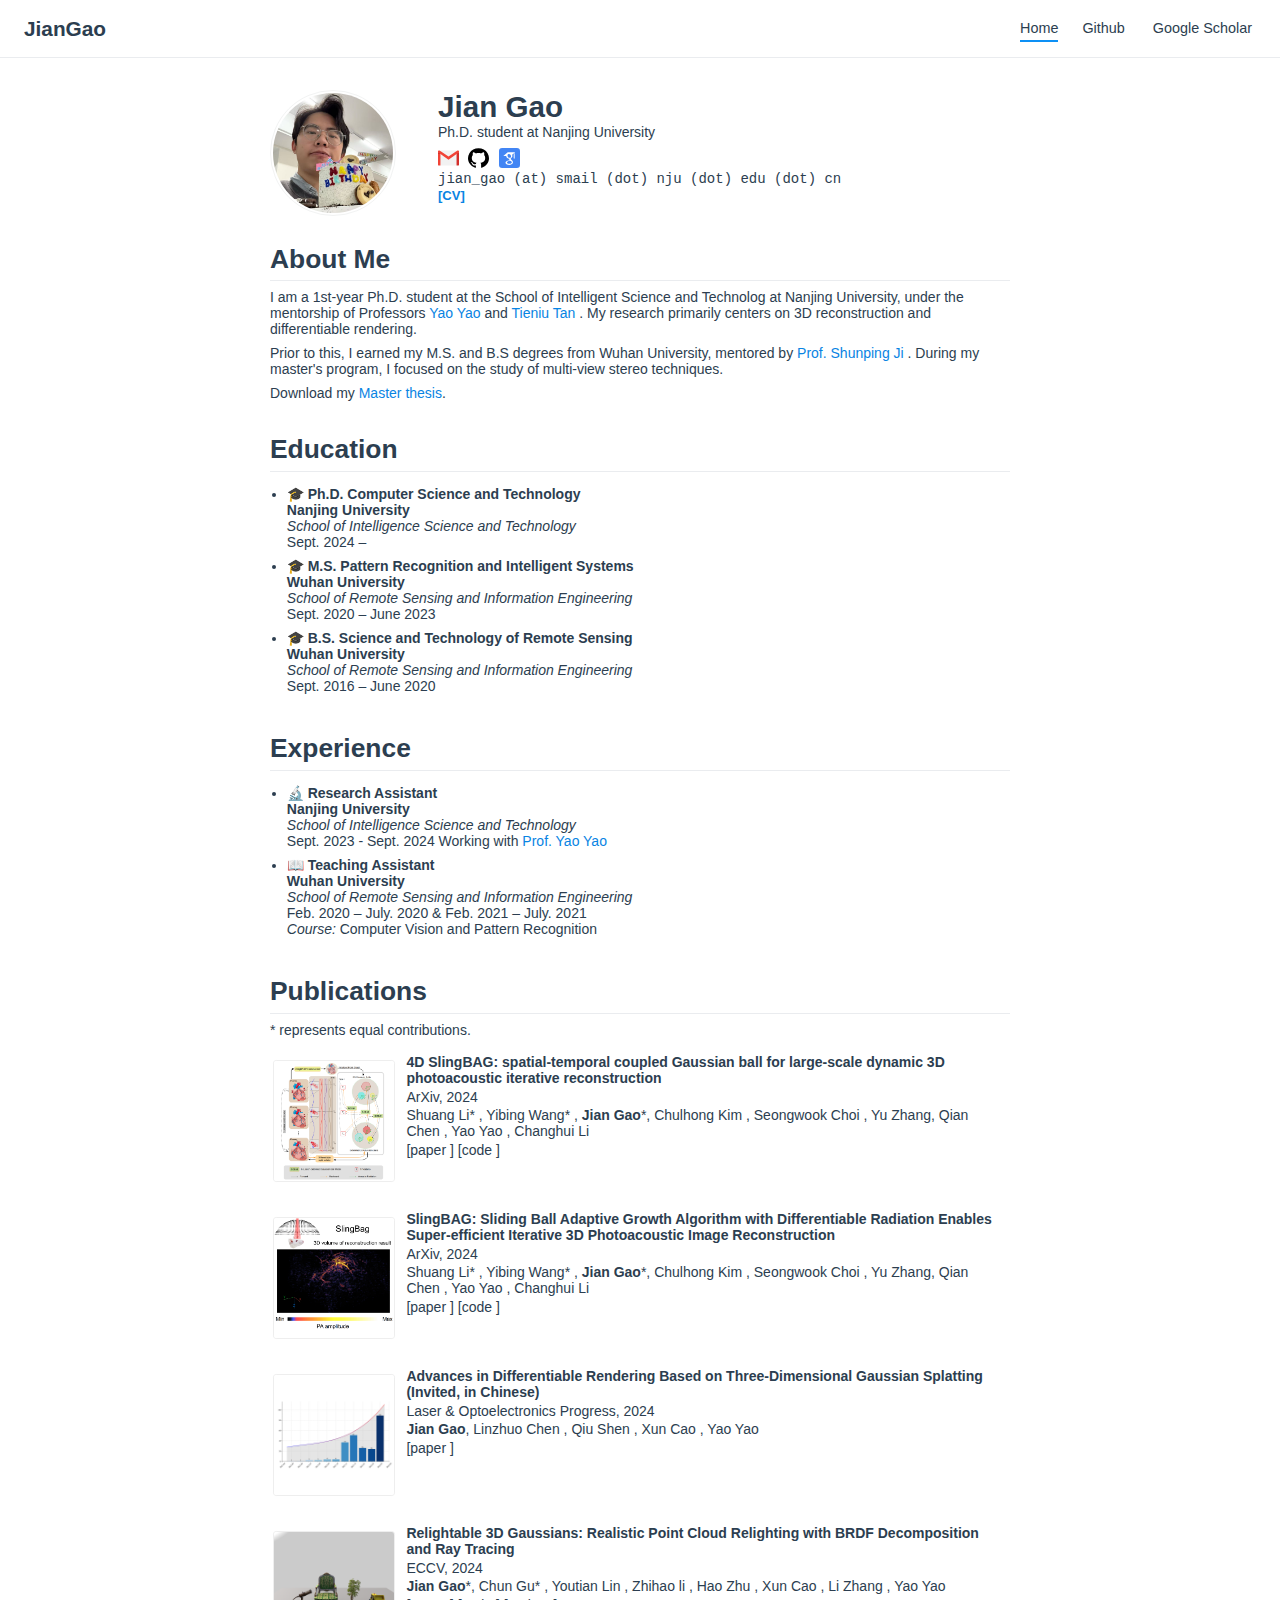
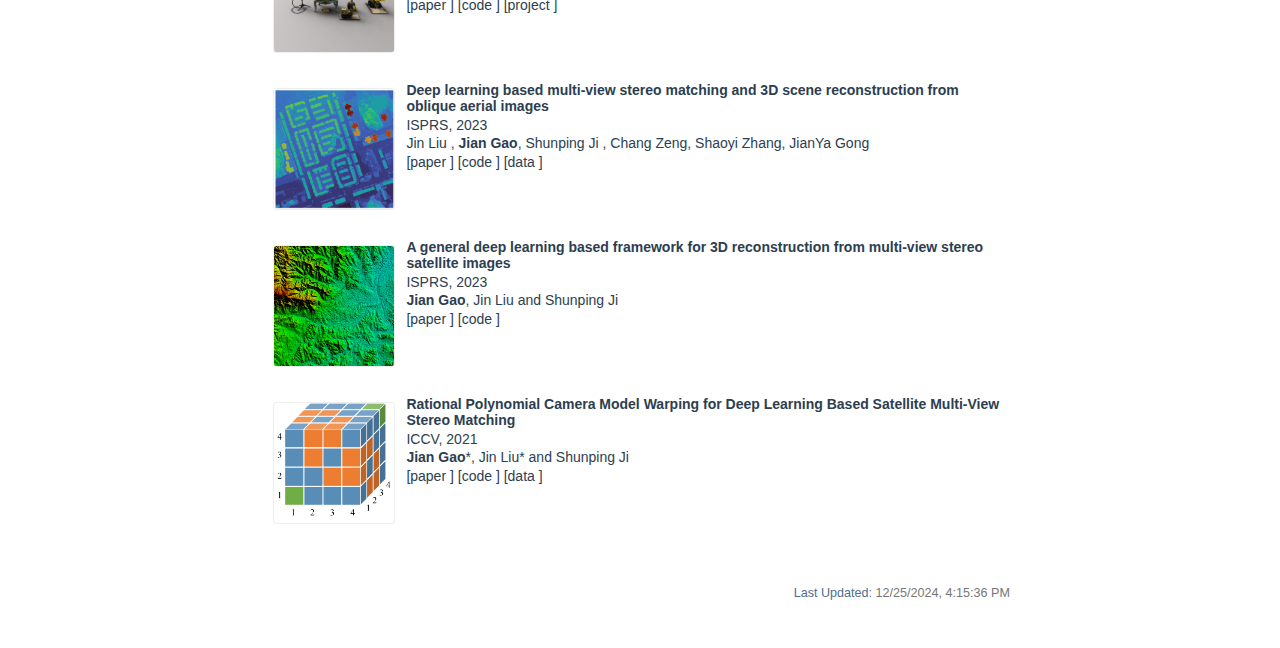
==== commit 68ac6a4c: "update" ====
--- a/index.html
+++ b/index.html
@@ -8,31 +8,31 @@
     <link rel="icon" href="home.png">
     <meta name="description" content="Homepage of Jian Gao">
     
-    <link rel="preload" href="/assets/css/0.styles.ce3b8ac7.css" as="style"><link rel="preload" href="/assets/js/app.6d4c2e73.js" as="script"><link rel="preload" href="/assets/js/2.3dd3f71b.js" as="script"><link rel="preload" href="/assets/js/1.ff802db4.js" as="script"><link rel="preload" href="/assets/js/24.02a7914b.js" as="script"><link rel="preload" href="/assets/js/20.3bf6c5d1.js" as="script"><link rel="preload" href="/assets/js/21.8f8077f5.js" as="script"><link rel="prefetch" href="/assets/js/10.57479683.js"><link rel="prefetch" href="/assets/js/11.d3064881.js"><link rel="prefetch" href="/assets/js/12.d4aca847.js"><link rel="prefetch" href="/assets/js/13.a31adf70.js"><link rel="prefetch" href="/assets/js/14.0202c444.js"><link rel="prefetch" href="/assets/js/15.7bd73725.js"><link rel="prefetch" href="/assets/js/16.1bf4172b.js"><link rel="prefetch" href="/assets/js/17.bac44501.js"><link rel="prefetch" href="/assets/js/18.4faca617.js"><link rel="prefetch" href="/assets/js/19.d4e5f0d9.js"><link rel="prefetch" href="/assets/js/22.dd941c6b.js"><link rel="prefetch" href="/assets/js/23.86efb2b0.js"><link rel="prefetch" href="/assets/js/25.208cc27d.js"><link rel="prefetch" href="/assets/js/3.0c7e1142.js"><link rel="prefetch" href="/assets/js/4.cae47622.js"><link rel="prefetch" href="/assets/js/5.643da961.js"><link rel="prefetch" href="/assets/js/6.3690bd2f.js"><link rel="prefetch" href="/assets/js/7.0ab53152.js"><link rel="prefetch" href="/assets/js/vendors~docsearch.969cea78.js">
-    <link rel="stylesheet" href="/assets/css/0.styles.ce3b8ac7.css">
+    <link rel="preload" href="/assets/css/0.styles.d182ff59.css" as="style"><link rel="preload" href="/assets/js/app.df1b5882.js" as="script"><link rel="preload" href="/assets/js/2.be5b1978.js" as="script"><link rel="preload" href="/assets/js/1.7a40e8eb.js" as="script"><link rel="preload" href="/assets/js/24.eb43828e.js" as="script"><link rel="preload" href="/assets/js/20.bb851b3c.js" as="script"><link rel="preload" href="/assets/js/21.ad5d4c58.js" as="script"><link rel="prefetch" href="/assets/js/10.200064f5.js"><link rel="prefetch" href="/assets/js/11.50103b75.js"><link rel="prefetch" href="/assets/js/12.7c1351dc.js"><link rel="prefetch" href="/assets/js/13.c796dd27.js"><link rel="prefetch" href="/assets/js/14.00cca5a3.js"><link rel="prefetch" href="/assets/js/15.22e8a3cf.js"><link rel="prefetch" href="/assets/js/16.4bb7dd37.js"><link rel="prefetch" href="/assets/js/17.b5cce3d7.js"><link rel="prefetch" href="/assets/js/18.4faca617.js"><link rel="prefetch" href="/assets/js/19.ee4f1f91.js"><link rel="prefetch" href="/assets/js/22.28c3f189.js"><link rel="prefetch" href="/assets/js/23.655d7b68.js"><link rel="prefetch" href="/assets/js/25.cecb2e4a.js"><link rel="prefetch" href="/assets/js/3.457d4b8d.js"><link rel="prefetch" href="/assets/js/4.cae47622.js"><link rel="prefetch" href="/assets/js/5.9779d1bf.js"><link rel="prefetch" href="/assets/js/6.db2816df.js"><link rel="prefetch" href="/assets/js/7.94af19b6.js"><link rel="prefetch" href="/assets/js/vendors~docsearch.969cea78.js">
+    <link rel="stylesheet" href="/assets/css/0.styles.d182ff59.css">
   </head>
   <body>
     <div id="app" data-server-rendered="true"><div class="theme-container no-sidebar home-page"><header class="navbar"><div class="sidebar-button"><svg xmlns="http://www.w3.org/2000/svg" aria-hidden="true" role="img" viewBox="0 0 448 512" class="icon"><path fill="currentColor" d="M436 124H12c-6.627 0-12-5.373-12-12V80c0-6.627 5.373-12 12-12h424c6.627 0 12 5.373 12 12v32c0 6.627-5.373 12-12 12zm0 160H12c-6.627 0-12-5.373-12-12v-32c0-6.627 5.373-12 12-12h424c6.627 0 12 5.373 12 12v32c0 6.627-5.373 12-12 12zm0 160H12c-6.627 0-12-5.373-12-12v-32c0-6.627 5.373-12 12-12h424c6.627 0 12 5.373 12 12v32c0 6.627-5.373 12-12 12z"></path></svg></div> <a href="/" aria-current="page" class="home-link router-link-exact-active router-link-active"><!----> <span class="site-name">JianGao</span></a> <div class="links"><!----> <nav class="nav-links can-hide"><div class="nav-item"><a href="/" aria-current="page" class="nav-link router-link-exact-active router-link-active">
   Home
-</a></div><div class="nav-item"><div class="dropdown-wrapper"><button type="button" aria-label="Menu" class="dropdown-title"><span class="title">More</span> <span class="arrow down"></span></button> <button type="button" aria-label="Menu" class="mobile-dropdown-title"><span class="title">More</span> <span class="arrow right"></span></button> <ul class="nav-dropdown" style="display:none;"><li class="dropdown-item"><!----> <a href="https://github.com/ygaojiany" target="_blank" rel="noopener noreferrer" class="nav-link external">
+</a></div><div class="nav-item"><a href="https://github.com/ygaojiany" target="_blank" rel="noopener noreferrer" class="nav-link external">
   Github
-  <span><svg xmlns="http://www.w3.org/2000/svg" aria-hidden="true" focusable="false" x="0px" y="0px" viewBox="0 0 100 100" width="15" height="15" class="icon outbound"><path fill="currentColor" d="M18.8,85.1h56l0,0c2.2,0,4-1.8,4-4v-32h-8v28h-48v-48h28v-8h-32l0,0c-2.2,0-4,1.8-4,4v56C14.8,83.3,16.6,85.1,18.8,85.1z"></path> <polygon fill="currentColor" points="45.7,48.7 51.3,54.3 77.2,28.5 77.2,37.2 85.2,37.2 85.2,14.9 62.8,14.9 62.8,22.9 71.5,22.9"></polygon></svg> <span class="sr-only">(opens new window)</span></span></a></li><li class="dropdown-item"><!----> <a href="https://scholar.google.com/citations?user=Ud-3ID8AAAAJ&amp;hl=en" target="_blank" rel="noopener noreferrer" class="nav-link external">
+  <span><svg xmlns="http://www.w3.org/2000/svg" aria-hidden="true" focusable="false" x="0px" y="0px" viewBox="0 0 100 100" width="15" height="15" class="icon outbound"><path fill="currentColor" d="M18.8,85.1h56l0,0c2.2,0,4-1.8,4-4v-32h-8v28h-48v-48h28v-8h-32l0,0c-2.2,0-4,1.8-4,4v56C14.8,83.3,16.6,85.1,18.8,85.1z"></path> <polygon fill="currentColor" points="45.7,48.7 51.3,54.3 77.2,28.5 77.2,37.2 85.2,37.2 85.2,14.9 62.8,14.9 62.8,22.9 71.5,22.9"></polygon></svg> <span class="sr-only">(opens new window)</span></span></a></div><div class="nav-item"><a href="https://scholar.google.com/citations?user=Ud-3ID8AAAAJ&amp;hl=en" target="_blank" rel="noopener noreferrer" class="nav-link external">
   Google Scholar
-  <span><svg xmlns="http://www.w3.org/2000/svg" aria-hidden="true" focusable="false" x="0px" y="0px" viewBox="0 0 100 100" width="15" height="15" class="icon outbound"><path fill="currentColor" d="M18.8,85.1h56l0,0c2.2,0,4-1.8,4-4v-32h-8v28h-48v-48h28v-8h-32l0,0c-2.2,0-4,1.8-4,4v56C14.8,83.3,16.6,85.1,18.8,85.1z"></path> <polygon fill="currentColor" points="45.7,48.7 51.3,54.3 77.2,28.5 77.2,37.2 85.2,37.2 85.2,14.9 62.8,14.9 62.8,22.9 71.5,22.9"></polygon></svg> <span class="sr-only">(opens new window)</span></span></a></li></ul></div></div> <!----></nav></div></header> <div class="sidebar-mask"></div> <aside class="sidebar"><nav class="nav-links"><div class="nav-item"><a href="/" aria-current="page" class="nav-link router-link-exact-active router-link-active">
+  <span><svg xmlns="http://www.w3.org/2000/svg" aria-hidden="true" focusable="false" x="0px" y="0px" viewBox="0 0 100 100" width="15" height="15" class="icon outbound"><path fill="currentColor" d="M18.8,85.1h56l0,0c2.2,0,4-1.8,4-4v-32h-8v28h-48v-48h28v-8h-32l0,0c-2.2,0-4,1.8-4,4v56C14.8,83.3,16.6,85.1,18.8,85.1z"></path> <polygon fill="currentColor" points="45.7,48.7 51.3,54.3 77.2,28.5 77.2,37.2 85.2,37.2 85.2,14.9 62.8,14.9 62.8,22.9 71.5,22.9"></polygon></svg> <span class="sr-only">(opens new window)</span></span></a></div> <!----></nav></div></header> <div class="sidebar-mask"></div> <aside class="sidebar"><nav class="nav-links"><div class="nav-item"><a href="/" aria-current="page" class="nav-link router-link-exact-active router-link-active">
   Home
-</a></div><div class="nav-item"><div class="dropdown-wrapper"><button type="button" aria-label="Menu" class="dropdown-title"><span class="title">More</span> <span class="arrow down"></span></button> <button type="button" aria-label="Menu" class="mobile-dropdown-title"><span class="title">More</span> <span class="arrow right"></span></button> <ul class="nav-dropdown" style="display:none;"><li class="dropdown-item"><!----> <a href="https://github.com/ygaojiany" target="_blank" rel="noopener noreferrer" class="nav-link external">
+</a></div><div class="nav-item"><a href="https://github.com/ygaojiany" target="_blank" rel="noopener noreferrer" class="nav-link external">
   Github
-  <span><svg xmlns="http://www.w3.org/2000/svg" aria-hidden="true" focusable="false" x="0px" y="0px" viewBox="0 0 100 100" width="15" height="15" class="icon outbound"><path fill="currentColor" d="M18.8,85.1h56l0,0c2.2,0,4-1.8,4-4v-32h-8v28h-48v-48h28v-8h-32l0,0c-2.2,0-4,1.8-4,4v56C14.8,83.3,16.6,85.1,18.8,85.1z"></path> <polygon fill="currentColor" points="45.7,48.7 51.3,54.3 77.2,28.5 77.2,37.2 85.2,37.2 85.2,14.9 62.8,14.9 62.8,22.9 71.5,22.9"></polygon></svg> <span class="sr-only">(opens new window)</span></span></a></li><li class="dropdown-item"><!----> <a href="https://scholar.google.com/citations?user=Ud-3ID8AAAAJ&amp;hl=en" target="_blank" rel="noopener noreferrer" class="nav-link external">
+  <span><svg xmlns="http://www.w3.org/2000/svg" aria-hidden="true" focusable="false" x="0px" y="0px" viewBox="0 0 100 100" width="15" height="15" class="icon outbound"><path fill="currentColor" d="M18.8,85.1h56l0,0c2.2,0,4-1.8,4-4v-32h-8v28h-48v-48h28v-8h-32l0,0c-2.2,0-4,1.8-4,4v56C14.8,83.3,16.6,85.1,18.8,85.1z"></path> <polygon fill="currentColor" points="45.7,48.7 51.3,54.3 77.2,28.5 77.2,37.2 85.2,37.2 85.2,14.9 62.8,14.9 62.8,22.9 71.5,22.9"></polygon></svg> <span class="sr-only">(opens new window)</span></span></a></div><div class="nav-item"><a href="https://scholar.google.com/citations?user=Ud-3ID8AAAAJ&amp;hl=en" target="_blank" rel="noopener noreferrer" class="nav-link external">
   Google Scholar
-  <span><svg xmlns="http://www.w3.org/2000/svg" aria-hidden="true" focusable="false" x="0px" y="0px" viewBox="0 0 100 100" width="15" height="15" class="icon outbound"><path fill="currentColor" d="M18.8,85.1h56l0,0c2.2,0,4-1.8,4-4v-32h-8v28h-48v-48h28v-8h-32l0,0c-2.2,0-4,1.8-4,4v56C14.8,83.3,16.6,85.1,18.8,85.1z"></path> <polygon fill="currentColor" points="45.7,48.7 51.3,54.3 77.2,28.5 77.2,37.2 85.2,37.2 85.2,14.9 62.8,14.9 62.8,22.9 71.5,22.9"></polygon></svg> <span class="sr-only">(opens new window)</span></span></a></li></ul></div></div> <!----></nav>  <!----> </aside> <main class="page"> <div class="theme-default-content content__default"><div class="profile"><div class="image"><img src="./profile.jpg" alt></div> <div class="info"><div class="name">
+  <span><svg xmlns="http://www.w3.org/2000/svg" aria-hidden="true" focusable="false" x="0px" y="0px" viewBox="0 0 100 100" width="15" height="15" class="icon outbound"><path fill="currentColor" d="M18.8,85.1h56l0,0c2.2,0,4-1.8,4-4v-32h-8v28h-48v-48h28v-8h-32l0,0c-2.2,0-4,1.8-4,4v56C14.8,83.3,16.6,85.1,18.8,85.1z"></path> <polygon fill="currentColor" points="45.7,48.7 51.3,54.3 77.2,28.5 77.2,37.2 85.2,37.2 85.2,14.9 62.8,14.9 62.8,22.9 71.5,22.9"></polygon></svg> <span class="sr-only">(opens new window)</span></span></a></div> <!----></nav>  <!----> </aside> <main class="page"> <div class="theme-default-content content__default"><div class="profile"><div class="image"><img src="./profile.jpg" alt></div> <div class="info"><div class="name">
       Jian Gao
-    </div> <div class="bio"><p>Ph.D. student at Nanjing University</p></div> <div class="socials"><div><a href="mailto:ygaojiany@gmail.com" target="_blank"><img src="./icons/email.svg" alt="email" title="email"></a></div><div><a href="https://github.com/ygaojiany" target="_blank"><img src="./icons/github.svg" alt="github" title="github"></a></div><div><a href="https://scholar.google.com/citations?user=Ud-3ID8AAAAJ&amp;hl=en" target="_blank"><img src="./icons/google-scholar.svg" alt="google scholar" title="google scholar"></a></div></div> <div class="contact"><div title="Contact me" class="email">ygaojiany (at) gmail (dot) com</div></div> <div><a target="_blank" href="/data/Reume_JianGao_Nov2024.pdf" title="Download my CV in PDF"><font size="2em" color=""><b>[CV]</b></font></a></div></div></div> <h2 id="about-me">About Me</h2> <p>I am a 1st-year Ph.D. student at the <a href="https://is.nju.edu.cn/is_en/main.htm" target="_blank" rel="noopener noreferrer">School of Intelligent Science and Technology<span><svg xmlns="http://www.w3.org/2000/svg" aria-hidden="true" focusable="false" x="0px" y="0px" viewBox="0 0 100 100" width="15" height="15" class="icon outbound"><path fill="currentColor" d="M18.8,85.1h56l0,0c2.2,0,4-1.8,4-4v-32h-8v28h-48v-48h28v-8h-32l0,0c-2.2,0-4,1.8-4,4v56C14.8,83.3,16.6,85.1,18.8,85.1z"></path> <polygon fill="currentColor" points="45.7,48.7 51.3,54.3 77.2,28.5 77.2,37.2 85.2,37.2 85.2,14.9 62.8,14.9 62.8,22.9 71.5,22.9"></polygon></svg> <span class="sr-only">(opens new window)</span></span></a> at <a href="https://www.nju.edu.cn/en/" target="_blank" rel="noopener noreferrer">Nanjing University<span><svg xmlns="http://www.w3.org/2000/svg" aria-hidden="true" focusable="false" x="0px" y="0px" viewBox="0 0 100 100" width="15" height="15" class="icon outbound"><path fill="currentColor" d="M18.8,85.1h56l0,0c2.2,0,4-1.8,4-4v-32h-8v28h-48v-48h28v-8h-32l0,0c-2.2,0-4,1.8-4,4v56C14.8,83.3,16.6,85.1,18.8,85.1z"></path> <polygon fill="currentColor" points="45.7,48.7 51.3,54.3 77.2,28.5 77.2,37.2 85.2,37.2 85.2,14.9 62.8,14.9 62.8,22.9 71.5,22.9"></polygon></svg> <span class="sr-only">(opens new window)</span></span></a>, under the mentorship of Professors <a href="https://yoyo000.github.io/" target="_blank" rel="noopener noreferrer">Yao Yao<span><svg xmlns="http://www.w3.org/2000/svg" aria-hidden="true" focusable="false" x="0px" y="0px" viewBox="0 0 100 100" width="15" height="15" class="icon outbound"><path fill="currentColor" d="M18.8,85.1h56l0,0c2.2,0,4-1.8,4-4v-32h-8v28h-48v-48h28v-8h-32l0,0c-2.2,0-4,1.8-4,4v56C14.8,83.3,16.6,85.1,18.8,85.1z"></path> <polygon fill="currentColor" points="45.7,48.7 51.3,54.3 77.2,28.5 77.2,37.2 85.2,37.2 85.2,14.9 62.8,14.9 62.8,22.9 71.5,22.9"></polygon></svg> <span class="sr-only">(opens new window)</span></span></a> and <a href="https://is.nju.edu.cn/ttn_en/main.htm" target="_blank" rel="noopener noreferrer">Tieniu Tan<span><svg xmlns="http://www.w3.org/2000/svg" aria-hidden="true" focusable="false" x="0px" y="0px" viewBox="0 0 100 100" width="15" height="15" class="icon outbound"><path fill="currentColor" d="M18.8,85.1h56l0,0c2.2,0,4-1.8,4-4v-32h-8v28h-48v-48h28v-8h-32l0,0c-2.2,0-4,1.8-4,4v56C14.8,83.3,16.6,85.1,18.8,85.1z"></path> <polygon fill="currentColor" points="45.7,48.7 51.3,54.3 77.2,28.5 77.2,37.2 85.2,37.2 85.2,14.9 62.8,14.9 62.8,22.9 71.5,22.9"></polygon></svg> <span class="sr-only">(opens new window)</span></span></a>. My research primarily centers on 3D reconstruction and differentiable rendering.</p> <p>Prior to this, I earned my M.S. and B.S degrees from <a href="http://en.whu.edu.cn/" target="_blank" rel="noopener noreferrer">Wuhan University<span><svg xmlns="http://www.w3.org/2000/svg" aria-hidden="true" focusable="false" x="0px" y="0px" viewBox="0 0 100 100" width="15" height="15" class="icon outbound"><path fill="currentColor" d="M18.8,85.1h56l0,0c2.2,0,4-1.8,4-4v-32h-8v28h-48v-48h28v-8h-32l0,0c-2.2,0-4,1.8-4,4v56C14.8,83.3,16.6,85.1,18.8,85.1z"></path> <polygon fill="currentColor" points="45.7,48.7 51.3,54.3 77.2,28.5 77.2,37.2 85.2,37.2 85.2,14.9 62.8,14.9 62.8,22.9 71.5,22.9"></polygon></svg> <span class="sr-only">(opens new window)</span></span></a> mentored by <a href="http://gpcv.whu.edu.cn/" target="_blank" rel="noopener noreferrer">Prof. Shunping Ji<span><svg xmlns="http://www.w3.org/2000/svg" aria-hidden="true" focusable="false" x="0px" y="0px" viewBox="0 0 100 100" width="15" height="15" class="icon outbound"><path fill="currentColor" d="M18.8,85.1h56l0,0c2.2,0,4-1.8,4-4v-32h-8v28h-48v-48h28v-8h-32l0,0c-2.2,0-4,1.8-4,4v56C14.8,83.3,16.6,85.1,18.8,85.1z"></path> <polygon fill="currentColor" points="45.7,48.7 51.3,54.3 77.2,28.5 77.2,37.2 85.2,37.2 85.2,14.9 62.8,14.9 62.8,22.9 71.5,22.9"></polygon></svg> <span class="sr-only">(opens new window)</span></span></a>. During my master's program, I focused on the study of multi-view stereo techniques.</p> <p>Download my <a href="./data/Master_thesis_JianGao.pdf">Master thesis</a>.</p> <h2 id="education">Education</h2> <ul><li><p><strong>🎓Ph.D. Computer Science and Technology</strong><br> <strong>Nanjing University</strong><br> <em>School of Intelligence Science and Technology</em><br>
-Sept. 2024 –</p></li> <li><p><strong>🎓M.S. Pattern Recognition and Intelligent Systems</strong><br> <strong>Wuhan University</strong><br> <em>School of Remote Sensing and Information Engineering</em><br>
-Sept. 2020 – June 2023</p></li> <li><p><strong>🎓B.S. Science and Technology of Remote Sensing</strong><br> <strong>Wuhan University</strong><br> <em>School of Remote Sensing and Information Engineering</em><br>
-Sept. 2016 – June 2020</p></li></ul> <h2 id="experiences">Experiences</h2> <ul><li><p><strong>🔬Research Assistant</strong><br> <strong>Nanjing University</strong><br> <em>School of Intelligence Science and Technology</em><br>
+    </div> <div class="bio"><p>Ph.D. student at Nanjing University</p></div> <div class="socials"><div><a href="mailto:jian_gao@smail.nju.edu.cn" target="_blank"><img src="./icons/email.svg" alt="email" title="email"></a></div><div><a href="https://github.com/ygaojiany" target="_blank"><img src="./icons/github.svg" alt="github" title="github"></a></div><div><a href="https://scholar.google.com/citations?user=Ud-3ID8AAAAJ&amp;hl=en" target="_blank"><img src="./icons/google-scholar.svg" alt="google scholar" title="google scholar"></a></div></div> <div class="contact"><div title="Contact me" class="email">jian_gao (at) smail (dot) nju (dot) edu (dot) cn</div></div> <div><a target="_blank" href="/data/Reume_JianGao_Dec2024.pdf" title="Download my CV in PDF"><font size="2em" color=""><b>[CV]</b></font></a></div></div></div> <h2 id="about-me"><a href="#about-me" class="header-anchor">#</a> About Me</h2> <p>I am a 1st-year Ph.D. student at the School of Intelligent Science and Technolog at Nanjing University, under the mentorship of Professors <a href="https://yoyo000.github.io/" target="_blank" rel="noopener noreferrer">Yao Yao<span><svg xmlns="http://www.w3.org/2000/svg" aria-hidden="true" focusable="false" x="0px" y="0px" viewBox="0 0 100 100" width="15" height="15" class="icon outbound"><path fill="currentColor" d="M18.8,85.1h56l0,0c2.2,0,4-1.8,4-4v-32h-8v28h-48v-48h28v-8h-32l0,0c-2.2,0-4,1.8-4,4v56C14.8,83.3,16.6,85.1,18.8,85.1z"></path> <polygon fill="currentColor" points="45.7,48.7 51.3,54.3 77.2,28.5 77.2,37.2 85.2,37.2 85.2,14.9 62.8,14.9 62.8,22.9 71.5,22.9"></polygon></svg> <span class="sr-only">(opens new window)</span></span></a> and <a href="https://is.nju.edu.cn/ttn_en/main.htm" target="_blank" rel="noopener noreferrer">Tieniu Tan<span><svg xmlns="http://www.w3.org/2000/svg" aria-hidden="true" focusable="false" x="0px" y="0px" viewBox="0 0 100 100" width="15" height="15" class="icon outbound"><path fill="currentColor" d="M18.8,85.1h56l0,0c2.2,0,4-1.8,4-4v-32h-8v28h-48v-48h28v-8h-32l0,0c-2.2,0-4,1.8-4,4v56C14.8,83.3,16.6,85.1,18.8,85.1z"></path> <polygon fill="currentColor" points="45.7,48.7 51.3,54.3 77.2,28.5 77.2,37.2 85.2,37.2 85.2,14.9 62.8,14.9 62.8,22.9 71.5,22.9"></polygon></svg> <span class="sr-only">(opens new window)</span></span></a>. My research primarily centers on 3D reconstruction and differentiable rendering.</p> <p>Prior to this, I earned my M.S. and B.S degrees from Wuhan University, mentored by <a href="http://gpcv.whu.edu.cn/" target="_blank" rel="noopener noreferrer">Prof. Shunping Ji<span><svg xmlns="http://www.w3.org/2000/svg" aria-hidden="true" focusable="false" x="0px" y="0px" viewBox="0 0 100 100" width="15" height="15" class="icon outbound"><path fill="currentColor" d="M18.8,85.1h56l0,0c2.2,0,4-1.8,4-4v-32h-8v28h-48v-48h28v-8h-32l0,0c-2.2,0-4,1.8-4,4v56C14.8,83.3,16.6,85.1,18.8,85.1z"></path> <polygon fill="currentColor" points="45.7,48.7 51.3,54.3 77.2,28.5 77.2,37.2 85.2,37.2 85.2,14.9 62.8,14.9 62.8,22.9 71.5,22.9"></polygon></svg> <span class="sr-only">(opens new window)</span></span></a>. During my master's program, I focused on the study of multi-view stereo techniques.</p> <p>Download my <a href="./data/Master_thesis_JianGao.pdf">Master thesis</a>.</p> <h2 id="education"><a href="#education" class="header-anchor">#</a> Education</h2> <ul><li><p><strong>🎓 Ph.D. Computer Science and Technology</strong><br> <strong>Nanjing University</strong><br> <em>School of Intelligence Science and Technology</em><br>
+Sept. 2024 –</p></li> <li><p><strong>🎓 M.S. Pattern Recognition and Intelligent Systems</strong><br> <strong>Wuhan University</strong><br> <em>School of Remote Sensing and Information Engineering</em><br>
+Sept. 2020 – June 2023</p></li> <li><p><strong>🎓 B.S. Science and Technology of Remote Sensing</strong><br> <strong>Wuhan University</strong><br> <em>School of Remote Sensing and Information Engineering</em><br>
+Sept. 2016 – June 2020</p></li></ul> <h2 id="experience"><a href="#experience" class="header-anchor">#</a> Experience</h2> <ul><li><p><strong>🔬 Research Assistant</strong><br> <strong>Nanjing University</strong><br> <em>School of Intelligence Science and Technology</em><br>
 Sept. 2023 - Sept. 2024
-Working with <a href="https://yoyo000.github.io/" target="_blank" rel="noopener noreferrer">Prof. Yao Yao<span><svg xmlns="http://www.w3.org/2000/svg" aria-hidden="true" focusable="false" x="0px" y="0px" viewBox="0 0 100 100" width="15" height="15" class="icon outbound"><path fill="currentColor" d="M18.8,85.1h56l0,0c2.2,0,4-1.8,4-4v-32h-8v28h-48v-48h28v-8h-32l0,0c-2.2,0-4,1.8-4,4v56C14.8,83.3,16.6,85.1,18.8,85.1z"></path> <polygon fill="currentColor" points="45.7,48.7 51.3,54.3 77.2,28.5 77.2,37.2 85.2,37.2 85.2,14.9 62.8,14.9 62.8,22.9 71.5,22.9"></polygon></svg> <span class="sr-only">(opens new window)</span></span></a></p></li> <li><p><strong>︎📔Teaching Assistant</strong><br> <strong>Wuhan University</strong><br> <em>School of Remote Sensing and Information Engineering</em><br>
-Feb. 2020 – July. 2020 &amp; Feb. 2021 – July. 2021<br> <em>Course:</em> Computer Vision and Pattern Recognition</p></li></ul> <h2 id="publications">Publications</h2> <p>* represents equal contributions.</p> <div class="md-card"><div class="card-image"><img src="/publications/2024SlingBag4D.png" alt></div> <div class="card-content"><p><strong>4D SlingBAG: spatial-temporal coupled Gaussian ball for large-scale dynamic 3D photoacoustic iterative reconstruction</strong></p> <p>ArXiv, 2024</p> <p><a href="https://scholar.google.com/citations?user=-2_rfFEAAAAJ" target="_blank" rel="noopener noreferrer">Shuang Li*<span><svg xmlns="http://www.w3.org/2000/svg" aria-hidden="true" focusable="false" x="0px" y="0px" viewBox="0 0 100 100" width="15" height="15" class="icon outbound"><path fill="currentColor" d="M18.8,85.1h56l0,0c2.2,0,4-1.8,4-4v-32h-8v28h-48v-48h28v-8h-32l0,0c-2.2,0-4,1.8-4,4v56C14.8,83.3,16.6,85.1,18.8,85.1z"></path> <polygon fill="currentColor" points="45.7,48.7 51.3,54.3 77.2,28.5 77.2,37.2 85.2,37.2 85.2,14.9 62.8,14.9 62.8,22.9 71.5,22.9"></polygon></svg> <span class="sr-only">(opens new window)</span></span></a>, <a href="https://scholar.google.com/citations?user=q_EQirEAAAAJ" target="_blank" rel="noopener noreferrer">Yibing Wang*<span><svg xmlns="http://www.w3.org/2000/svg" aria-hidden="true" focusable="false" x="0px" y="0px" viewBox="0 0 100 100" width="15" height="15" class="icon outbound"><path fill="currentColor" d="M18.8,85.1h56l0,0c2.2,0,4-1.8,4-4v-32h-8v28h-48v-48h28v-8h-32l0,0c-2.2,0-4,1.8-4,4v56C14.8,83.3,16.6,85.1,18.8,85.1z"></path> <polygon fill="currentColor" points="45.7,48.7 51.3,54.3 77.2,28.5 77.2,37.2 85.2,37.2 85.2,14.9 62.8,14.9 62.8,22.9 71.5,22.9"></polygon></svg> <span class="sr-only">(opens new window)</span></span></a>, <strong>Jian Gao</strong>*, <a href="https://www.chulhongkim.com/members.html" target="_blank" rel="noopener noreferrer">Chulhong Kim<span><svg xmlns="http://www.w3.org/2000/svg" aria-hidden="true" focusable="false" x="0px" y="0px" viewBox="0 0 100 100" width="15" height="15" class="icon outbound"><path fill="currentColor" d="M18.8,85.1h56l0,0c2.2,0,4-1.8,4-4v-32h-8v28h-48v-48h28v-8h-32l0,0c-2.2,0-4,1.8-4,4v56C14.8,83.3,16.6,85.1,18.8,85.1z"></path> <polygon fill="currentColor" points="45.7,48.7 51.3,54.3 77.2,28.5 77.2,37.2 85.2,37.2 85.2,14.9 62.8,14.9 62.8,22.9 71.5,22.9"></polygon></svg> <span class="sr-only">(opens new window)</span></span></a>, <a href="https://scholar.google.com/citations?user=D3u9zMYAAAAJ" target="_blank" rel="noopener noreferrer">Seongwook Choi<span><svg xmlns="http://www.w3.org/2000/svg" aria-hidden="true" focusable="false" x="0px" y="0px" viewBox="0 0 100 100" width="15" height="15" class="icon outbound"><path fill="currentColor" d="M18.8,85.1h56l0,0c2.2,0,4-1.8,4-4v-32h-8v28h-48v-48h28v-8h-32l0,0c-2.2,0-4,1.8-4,4v56C14.8,83.3,16.6,85.1,18.8,85.1z"></path> <polygon fill="currentColor" points="45.7,48.7 51.3,54.3 77.2,28.5 77.2,37.2 85.2,37.2 85.2,14.9 62.8,14.9 62.8,22.9 71.5,22.9"></polygon></svg> <span class="sr-only">(opens new window)</span></span></a>, Yu Zhang, <a href="https://scholar.google.com/citations?user=Wz0lfcwAAAAJ" target="_blank" rel="noopener noreferrer">Qian Chen<span><svg xmlns="http://www.w3.org/2000/svg" aria-hidden="true" focusable="false" x="0px" y="0px" viewBox="0 0 100 100" width="15" height="15" class="icon outbound"><path fill="currentColor" d="M18.8,85.1h56l0,0c2.2,0,4-1.8,4-4v-32h-8v28h-48v-48h28v-8h-32l0,0c-2.2,0-4,1.8-4,4v56C14.8,83.3,16.6,85.1,18.8,85.1z"></path> <polygon fill="currentColor" points="45.7,48.7 51.3,54.3 77.2,28.5 77.2,37.2 85.2,37.2 85.2,14.9 62.8,14.9 62.8,22.9 71.5,22.9"></polygon></svg> <span class="sr-only">(opens new window)</span></span></a>, <a href="https://yoyo000.github.io/" target="_blank" rel="noopener noreferrer">Yao Yao<span><svg xmlns="http://www.w3.org/2000/svg" aria-hidden="true" focusable="false" x="0px" y="0px" viewBox="0 0 100 100" width="15" height="15" class="icon outbound"><path fill="currentColor" d="M18.8,85.1h56l0,0c2.2,0,4-1.8,4-4v-32h-8v28h-48v-48h28v-8h-32l0,0c-2.2,0-4,1.8-4,4v56C14.8,83.3,16.6,85.1,18.8,85.1z"></path> <polygon fill="currentColor" points="45.7,48.7 51.3,54.3 77.2,28.5 77.2,37.2 85.2,37.2 85.2,14.9 62.8,14.9 62.8,22.9 71.5,22.9"></polygon></svg> <span class="sr-only">(opens new window)</span></span></a>, <a href="https://scholar.google.com/citations?hl=en&amp;user=j95qFZcAAAAJ" target="_blank" rel="noopener noreferrer">Changhui Li<span><svg xmlns="http://www.w3.org/2000/svg" aria-hidden="true" focusable="false" x="0px" y="0px" viewBox="0 0 100 100" width="15" height="15" class="icon outbound"><path fill="currentColor" d="M18.8,85.1h56l0,0c2.2,0,4-1.8,4-4v-32h-8v28h-48v-48h28v-8h-32l0,0c-2.2,0-4,1.8-4,4v56C14.8,83.3,16.6,85.1,18.8,85.1z"></path> <polygon fill="currentColor" points="45.7,48.7 51.3,54.3 77.2,28.5 77.2,37.2 85.2,37.2 85.2,14.9 62.8,14.9 62.8,22.9 71.5,22.9"></polygon></svg> <span class="sr-only">(opens new window)</span></span></a></p> <p>[<a href="https://www.arxiv.org/abs/2412.03898" target="_blank" rel="noopener noreferrer">paper<span><svg xmlns="http://www.w3.org/2000/svg" aria-hidden="true" focusable="false" x="0px" y="0px" viewBox="0 0 100 100" width="15" height="15" class="icon outbound"><path fill="currentColor" d="M18.8,85.1h56l0,0c2.2,0,4-1.8,4-4v-32h-8v28h-48v-48h28v-8h-32l0,0c-2.2,0-4,1.8-4,4v56C14.8,83.3,16.6,85.1,18.8,85.1z"></path> <polygon fill="currentColor" points="45.7,48.7 51.3,54.3 77.2,28.5 77.2,37.2 85.2,37.2 85.2,14.9 62.8,14.9 62.8,22.9 71.5,22.9"></polygon></svg> <span class="sr-only">(opens new window)</span></span></a>] [<a href="https://github.com/JaegerCQ/4D-SlingBAG" target="_blank" rel="noopener noreferrer">code<span><svg xmlns="http://www.w3.org/2000/svg" aria-hidden="true" focusable="false" x="0px" y="0px" viewBox="0 0 100 100" width="15" height="15" class="icon outbound"><path fill="currentColor" d="M18.8,85.1h56l0,0c2.2,0,4-1.8,4-4v-32h-8v28h-48v-48h28v-8h-32l0,0c-2.2,0-4,1.8-4,4v56C14.8,83.3,16.6,85.1,18.8,85.1z"></path> <polygon fill="currentColor" points="45.7,48.7 51.3,54.3 77.2,28.5 77.2,37.2 85.2,37.2 85.2,14.9 62.8,14.9 62.8,22.9 71.5,22.9"></polygon></svg> <span class="sr-only">(opens new window)</span></span></a>]</p></div></div> <div class="md-card"><div class="card-image"><img src="/publications/2024SlingBag.png" alt></div> <div class="card-content"><p><strong>SlingBAG: Sliding Ball Adaptive Growth Algorithm with Differentiable Radiation Enables Super-efficient Iterative 3D Photoacoustic Image Reconstruction</strong></p> <p>ArXiv, 2024</p> <p><a href="https://scholar.google.com/citations?user=-2_rfFEAAAAJ" target="_blank" rel="noopener noreferrer">Shuang Li*<span><svg xmlns="http://www.w3.org/2000/svg" aria-hidden="true" focusable="false" x="0px" y="0px" viewBox="0 0 100 100" width="15" height="15" class="icon outbound"><path fill="currentColor" d="M18.8,85.1h56l0,0c2.2,0,4-1.8,4-4v-32h-8v28h-48v-48h28v-8h-32l0,0c-2.2,0-4,1.8-4,4v56C14.8,83.3,16.6,85.1,18.8,85.1z"></path> <polygon fill="currentColor" points="45.7,48.7 51.3,54.3 77.2,28.5 77.2,37.2 85.2,37.2 85.2,14.9 62.8,14.9 62.8,22.9 71.5,22.9"></polygon></svg> <span class="sr-only">(opens new window)</span></span></a>, <a href="https://scholar.google.com/citations?user=q_EQirEAAAAJ" target="_blank" rel="noopener noreferrer">Yibing Wang*<span><svg xmlns="http://www.w3.org/2000/svg" aria-hidden="true" focusable="false" x="0px" y="0px" viewBox="0 0 100 100" width="15" height="15" class="icon outbound"><path fill="currentColor" d="M18.8,85.1h56l0,0c2.2,0,4-1.8,4-4v-32h-8v28h-48v-48h28v-8h-32l0,0c-2.2,0-4,1.8-4,4v56C14.8,83.3,16.6,85.1,18.8,85.1z"></path> <polygon fill="currentColor" points="45.7,48.7 51.3,54.3 77.2,28.5 77.2,37.2 85.2,37.2 85.2,14.9 62.8,14.9 62.8,22.9 71.5,22.9"></polygon></svg> <span class="sr-only">(opens new window)</span></span></a>, <strong>Jian Gao</strong>*, <a href="https://www.chulhongkim.com/members.html" target="_blank" rel="noopener noreferrer">Chulhong Kim<span><svg xmlns="http://www.w3.org/2000/svg" aria-hidden="true" focusable="false" x="0px" y="0px" viewBox="0 0 100 100" width="15" height="15" class="icon outbound"><path fill="currentColor" d="M18.8,85.1h56l0,0c2.2,0,4-1.8,4-4v-32h-8v28h-48v-48h28v-8h-32l0,0c-2.2,0-4,1.8-4,4v56C14.8,83.3,16.6,85.1,18.8,85.1z"></path> <polygon fill="currentColor" points="45.7,48.7 51.3,54.3 77.2,28.5 77.2,37.2 85.2,37.2 85.2,14.9 62.8,14.9 62.8,22.9 71.5,22.9"></polygon></svg> <span class="sr-only">(opens new window)</span></span></a>, <a href="https://scholar.google.com/citations?user=D3u9zMYAAAAJ" target="_blank" rel="noopener noreferrer">Seongwook Choi<span><svg xmlns="http://www.w3.org/2000/svg" aria-hidden="true" focusable="false" x="0px" y="0px" viewBox="0 0 100 100" width="15" height="15" class="icon outbound"><path fill="currentColor" d="M18.8,85.1h56l0,0c2.2,0,4-1.8,4-4v-32h-8v28h-48v-48h28v-8h-32l0,0c-2.2,0-4,1.8-4,4v56C14.8,83.3,16.6,85.1,18.8,85.1z"></path> <polygon fill="currentColor" points="45.7,48.7 51.3,54.3 77.2,28.5 77.2,37.2 85.2,37.2 85.2,14.9 62.8,14.9 62.8,22.9 71.5,22.9"></polygon></svg> <span class="sr-only">(opens new window)</span></span></a>, Yu Zhang, <a href="https://scholar.google.com/citations?user=Wz0lfcwAAAAJ" target="_blank" rel="noopener noreferrer">Qian Chen<span><svg xmlns="http://www.w3.org/2000/svg" aria-hidden="true" focusable="false" x="0px" y="0px" viewBox="0 0 100 100" width="15" height="15" class="icon outbound"><path fill="currentColor" d="M18.8,85.1h56l0,0c2.2,0,4-1.8,4-4v-32h-8v28h-48v-48h28v-8h-32l0,0c-2.2,0-4,1.8-4,4v56C14.8,83.3,16.6,85.1,18.8,85.1z"></path> <polygon fill="currentColor" points="45.7,48.7 51.3,54.3 77.2,28.5 77.2,37.2 85.2,37.2 85.2,14.9 62.8,14.9 62.8,22.9 71.5,22.9"></polygon></svg> <span class="sr-only">(opens new window)</span></span></a>, <a href="https://yoyo000.github.io/" target="_blank" rel="noopener noreferrer">Yao Yao<span><svg xmlns="http://www.w3.org/2000/svg" aria-hidden="true" focusable="false" x="0px" y="0px" viewBox="0 0 100 100" width="15" height="15" class="icon outbound"><path fill="currentColor" d="M18.8,85.1h56l0,0c2.2,0,4-1.8,4-4v-32h-8v28h-48v-48h28v-8h-32l0,0c-2.2,0-4,1.8-4,4v56C14.8,83.3,16.6,85.1,18.8,85.1z"></path> <polygon fill="currentColor" points="45.7,48.7 51.3,54.3 77.2,28.5 77.2,37.2 85.2,37.2 85.2,14.9 62.8,14.9 62.8,22.9 71.5,22.9"></polygon></svg> <span class="sr-only">(opens new window)</span></span></a>, <a href="https://scholar.google.com/citations?hl=en&amp;user=j95qFZcAAAAJ" target="_blank" rel="noopener noreferrer">Changhui Li<span><svg xmlns="http://www.w3.org/2000/svg" aria-hidden="true" focusable="false" x="0px" y="0px" viewBox="0 0 100 100" width="15" height="15" class="icon outbound"><path fill="currentColor" d="M18.8,85.1h56l0,0c2.2,0,4-1.8,4-4v-32h-8v28h-48v-48h28v-8h-32l0,0c-2.2,0-4,1.8-4,4v56C14.8,83.3,16.6,85.1,18.8,85.1z"></path> <polygon fill="currentColor" points="45.7,48.7 51.3,54.3 77.2,28.5 77.2,37.2 85.2,37.2 85.2,14.9 62.8,14.9 62.8,22.9 71.5,22.9"></polygon></svg> <span class="sr-only">(opens new window)</span></span></a></p> <p>[<a href="https://arxiv.org/abs/2407.11781" target="_blank" rel="noopener noreferrer">paper<span><svg xmlns="http://www.w3.org/2000/svg" aria-hidden="true" focusable="false" x="0px" y="0px" viewBox="0 0 100 100" width="15" height="15" class="icon outbound"><path fill="currentColor" d="M18.8,85.1h56l0,0c2.2,0,4-1.8,4-4v-32h-8v28h-48v-48h28v-8h-32l0,0c-2.2,0-4,1.8-4,4v56C14.8,83.3,16.6,85.1,18.8,85.1z"></path> <polygon fill="currentColor" points="45.7,48.7 51.3,54.3 77.2,28.5 77.2,37.2 85.2,37.2 85.2,14.9 62.8,14.9 62.8,22.9 71.5,22.9"></polygon></svg> <span class="sr-only">(opens new window)</span></span></a>] [<a href="https://github.com/JaegerCQ/SlingBAG" target="_blank" rel="noopener noreferrer">code<span><svg xmlns="http://www.w3.org/2000/svg" aria-hidden="true" focusable="false" x="0px" y="0px" viewBox="0 0 100 100" width="15" height="15" class="icon outbound"><path fill="currentColor" d="M18.8,85.1h56l0,0c2.2,0,4-1.8,4-4v-32h-8v28h-48v-48h28v-8h-32l0,0c-2.2,0-4,1.8-4,4v56C14.8,83.3,16.6,85.1,18.8,85.1z"></path> <polygon fill="currentColor" points="45.7,48.7 51.3,54.3 77.2,28.5 77.2,37.2 85.2,37.2 85.2,14.9 62.8,14.9 62.8,22.9 71.5,22.9"></polygon></svg> <span class="sr-only">(opens new window)</span></span></a>]</p></div></div> <div class="md-card"><div class="card-image"><img src="/publications/2024Laser.png" alt></div> <div class="card-content"><p><strong>Advances in Differentiable Rendering Based on Three-Dimensional Gaussian Splatting (Invited, in Chinese)</strong></p> <p>Laser &amp; Optoelectronics Progress, 2024</p> <p><strong>Jian Gao</strong>, <a href="https://linzhuo.xyz/" target="_blank" rel="noopener noreferrer">Linzhuo Chen<span><svg xmlns="http://www.w3.org/2000/svg" aria-hidden="true" focusable="false" x="0px" y="0px" viewBox="0 0 100 100" width="15" height="15" class="icon outbound"><path fill="currentColor" d="M18.8,85.1h56l0,0c2.2,0,4-1.8,4-4v-32h-8v28h-48v-48h28v-8h-32l0,0c-2.2,0-4,1.8-4,4v56C14.8,83.3,16.6,85.1,18.8,85.1z"></path> <polygon fill="currentColor" points="45.7,48.7 51.3,54.3 77.2,28.5 77.2,37.2 85.2,37.2 85.2,14.9 62.8,14.9 62.8,22.9 71.5,22.9"></polygon></svg> <span class="sr-only">(opens new window)</span></span></a>, <a href="https://shenqiu.njucite.cn/" target="_blank" rel="noopener noreferrer">Qiu Shen<span><svg xmlns="http://www.w3.org/2000/svg" aria-hidden="true" focusable="false" x="0px" y="0px" viewBox="0 0 100 100" width="15" height="15" class="icon outbound"><path fill="currentColor" d="M18.8,85.1h56l0,0c2.2,0,4-1.8,4-4v-32h-8v28h-48v-48h28v-8h-32l0,0c-2.2,0-4,1.8-4,4v56C14.8,83.3,16.6,85.1,18.8,85.1z"></path> <polygon fill="currentColor" points="45.7,48.7 51.3,54.3 77.2,28.5 77.2,37.2 85.2,37.2 85.2,14.9 62.8,14.9 62.8,22.9 71.5,22.9"></polygon></svg> <span class="sr-only">(opens new window)</span></span></a>, <a href="https://cite.nju.edu.cn/People/Faculty/20190621/i5054.html" target="_blank" rel="noopener noreferrer">Xun Cao<span><svg xmlns="http://www.w3.org/2000/svg" aria-hidden="true" focusable="false" x="0px" y="0px" viewBox="0 0 100 100" width="15" height="15" class="icon outbound"><path fill="currentColor" d="M18.8,85.1h56l0,0c2.2,0,4-1.8,4-4v-32h-8v28h-48v-48h28v-8h-32l0,0c-2.2,0-4,1.8-4,4v56C14.8,83.3,16.6,85.1,18.8,85.1z"></path> <polygon fill="currentColor" points="45.7,48.7 51.3,54.3 77.2,28.5 77.2,37.2 85.2,37.2 85.2,14.9 62.8,14.9 62.8,22.9 71.5,22.9"></polygon></svg> <span class="sr-only">(opens new window)</span></span></a>, <a href="https://yoyo000.github.io/" target="_blank" rel="noopener noreferrer">Yao Yao<span><svg xmlns="http://www.w3.org/2000/svg" aria-hidden="true" focusable="false" x="0px" y="0px" viewBox="0 0 100 100" width="15" height="15" class="icon outbound"><path fill="currentColor" d="M18.8,85.1h56l0,0c2.2,0,4-1.8,4-4v-32h-8v28h-48v-48h28v-8h-32l0,0c-2.2,0-4,1.8-4,4v56C14.8,83.3,16.6,85.1,18.8,85.1z"></path> <polygon fill="currentColor" points="45.7,48.7 51.3,54.3 77.2,28.5 77.2,37.2 85.2,37.2 85.2,14.9 62.8,14.9 62.8,22.9 71.5,22.9"></polygon></svg> <span class="sr-only">(opens new window)</span></span></a></p> <p><a href="https://opticsjournal.net/Articles/OJa0fe8da6b896b20a/FullText" target="_blank" rel="noopener noreferrer">[paper]<span><svg xmlns="http://www.w3.org/2000/svg" aria-hidden="true" focusable="false" x="0px" y="0px" viewBox="0 0 100 100" width="15" height="15" class="icon outbound"><path fill="currentColor" d="M18.8,85.1h56l0,0c2.2,0,4-1.8,4-4v-32h-8v28h-48v-48h28v-8h-32l0,0c-2.2,0-4,1.8-4,4v56C14.8,83.3,16.6,85.1,18.8,85.1z"></path> <polygon fill="currentColor" points="45.7,48.7 51.3,54.3 77.2,28.5 77.2,37.2 85.2,37.2 85.2,14.9 62.8,14.9 62.8,22.9 71.5,22.9"></polygon></svg> <span class="sr-only">(opens new window)</span></span></a></p></div></div> <div class="md-card"><div class="card-image"><img src="/publications/2023Relightable3DGaussian.png" alt></div> <div class="card-content"><p><strong>Relightable 3D Gaussians: Realistic Point Cloud Relighting with BRDF Decomposition and Ray Tracing</strong></p> <p>ECCV, 2024</p> <p><strong>Jian Gao</strong>*, <a href="https://sulvxiangxin.github.io/" target="_blank" rel="noopener noreferrer">Chun Gu*<span><svg xmlns="http://www.w3.org/2000/svg" aria-hidden="true" focusable="false" x="0px" y="0px" viewBox="0 0 100 100" width="15" height="15" class="icon outbound"><path fill="currentColor" d="M18.8,85.1h56l0,0c2.2,0,4-1.8,4-4v-32h-8v28h-48v-48h28v-8h-32l0,0c-2.2,0-4,1.8-4,4v56C14.8,83.3,16.6,85.1,18.8,85.1z"></path> <polygon fill="currentColor" points="45.7,48.7 51.3,54.3 77.2,28.5 77.2,37.2 85.2,37.2 85.2,14.9 62.8,14.9 62.8,22.9 71.5,22.9"></polygon></svg> <span class="sr-only">(opens new window)</span></span></a>, <a href="https://linyou.github.io/" target="_blank" rel="noopener noreferrer">Youtian Lin<span><svg xmlns="http://www.w3.org/2000/svg" aria-hidden="true" focusable="false" x="0px" y="0px" viewBox="0 0 100 100" width="15" height="15" class="icon outbound"><path fill="currentColor" d="M18.8,85.1h56l0,0c2.2,0,4-1.8,4-4v-32h-8v28h-48v-48h28v-8h-32l0,0c-2.2,0-4,1.8-4,4v56C14.8,83.3,16.6,85.1,18.8,85.1z"></path> <polygon fill="currentColor" points="45.7,48.7 51.3,54.3 77.2,28.5 77.2,37.2 85.2,37.2 85.2,14.9 62.8,14.9 62.8,22.9 71.5,22.9"></polygon></svg> <span class="sr-only">(opens new window)</span></span></a>, <a href="https://scholar.google.com/citations?user=4cuefJ0AAAAJ=en" target="_blank" rel="noopener noreferrer">Zhihao li<span><svg xmlns="http://www.w3.org/2000/svg" aria-hidden="true" focusable="false" x="0px" y="0px" viewBox="0 0 100 100" width="15" height="15" class="icon outbound"><path fill="currentColor" d="M18.8,85.1h56l0,0c2.2,0,4-1.8,4-4v-32h-8v28h-48v-48h28v-8h-32l0,0c-2.2,0-4,1.8-4,4v56C14.8,83.3,16.6,85.1,18.8,85.1z"></path> <polygon fill="currentColor" points="45.7,48.7 51.3,54.3 77.2,28.5 77.2,37.2 85.2,37.2 85.2,14.9 62.8,14.9 62.8,22.9 71.5,22.9"></polygon></svg> <span class="sr-only">(opens new window)</span></span></a>, <a href="http://zhuhao.cc/home/" target="_blank" rel="noopener noreferrer">Hao Zhu<span><svg xmlns="http://www.w3.org/2000/svg" aria-hidden="true" focusable="false" x="0px" y="0px" viewBox="0 0 100 100" width="15" height="15" class="icon outbound"><path fill="currentColor" d="M18.8,85.1h56l0,0c2.2,0,4-1.8,4-4v-32h-8v28h-48v-48h28v-8h-32l0,0c-2.2,0-4,1.8-4,4v56C14.8,83.3,16.6,85.1,18.8,85.1z"></path> <polygon fill="currentColor" points="45.7,48.7 51.3,54.3 77.2,28.5 77.2,37.2 85.2,37.2 85.2,14.9 62.8,14.9 62.8,22.9 71.5,22.9"></polygon></svg> <span class="sr-only">(opens new window)</span></span></a>, <a href="https://cite.nju.edu.cn/People/Faculty/20190621/i5054.html" target="_blank" rel="noopener noreferrer">Xun Cao<span><svg xmlns="http://www.w3.org/2000/svg" aria-hidden="true" focusable="false" x="0px" y="0px" viewBox="0 0 100 100" width="15" height="15" class="icon outbound"><path fill="currentColor" d="M18.8,85.1h56l0,0c2.2,0,4-1.8,4-4v-32h-8v28h-48v-48h28v-8h-32l0,0c-2.2,0-4,1.8-4,4v56C14.8,83.3,16.6,85.1,18.8,85.1z"></path> <polygon fill="currentColor" points="45.7,48.7 51.3,54.3 77.2,28.5 77.2,37.2 85.2,37.2 85.2,14.9 62.8,14.9 62.8,22.9 71.5,22.9"></polygon></svg> <span class="sr-only">(opens new window)</span></span></a>, <a href="https://lzrobots.github.io/" target="_blank" rel="noopener noreferrer">Li Zhang<span><svg xmlns="http://www.w3.org/2000/svg" aria-hidden="true" focusable="false" x="0px" y="0px" viewBox="0 0 100 100" width="15" height="15" class="icon outbound"><path fill="currentColor" d="M18.8,85.1h56l0,0c2.2,0,4-1.8,4-4v-32h-8v28h-48v-48h28v-8h-32l0,0c-2.2,0-4,1.8-4,4v56C14.8,83.3,16.6,85.1,18.8,85.1z"></path> <polygon fill="currentColor" points="45.7,48.7 51.3,54.3 77.2,28.5 77.2,37.2 85.2,37.2 85.2,14.9 62.8,14.9 62.8,22.9 71.5,22.9"></polygon></svg> <span class="sr-only">(opens new window)</span></span></a>, <a href="https://yoyo000.github.io/" target="_blank" rel="noopener noreferrer">Yao Yao<span><svg xmlns="http://www.w3.org/2000/svg" aria-hidden="true" focusable="false" x="0px" y="0px" viewBox="0 0 100 100" width="15" height="15" class="icon outbound"><path fill="currentColor" d="M18.8,85.1h56l0,0c2.2,0,4-1.8,4-4v-32h-8v28h-48v-48h28v-8h-32l0,0c-2.2,0-4,1.8-4,4v56C14.8,83.3,16.6,85.1,18.8,85.1z"></path> <polygon fill="currentColor" points="45.7,48.7 51.3,54.3 77.2,28.5 77.2,37.2 85.2,37.2 85.2,14.9 62.8,14.9 62.8,22.9 71.5,22.9"></polygon></svg> <span class="sr-only">(opens new window)</span></span></a></p> <p>[<a href="https://arxiv.org/abs/2311.16043" target="_blank" rel="noopener noreferrer">paper<span><svg xmlns="http://www.w3.org/2000/svg" aria-hidden="true" focusable="false" x="0px" y="0px" viewBox="0 0 100 100" width="15" height="15" class="icon outbound"><path fill="currentColor" d="M18.8,85.1h56l0,0c2.2,0,4-1.8,4-4v-32h-8v28h-48v-48h28v-8h-32l0,0c-2.2,0-4,1.8-4,4v56C14.8,83.3,16.6,85.1,18.8,85.1z"></path> <polygon fill="currentColor" points="45.7,48.7 51.3,54.3 77.2,28.5 77.2,37.2 85.2,37.2 85.2,14.9 62.8,14.9 62.8,22.9 71.5,22.9"></polygon></svg> <span class="sr-only">(opens new window)</span></span></a>] [<a href="https://github.com/NJU-3DV/Relightable3DGaussian" target="_blank" rel="noopener noreferrer">code<span><svg xmlns="http://www.w3.org/2000/svg" aria-hidden="true" focusable="false" x="0px" y="0px" viewBox="0 0 100 100" width="15" height="15" class="icon outbound"><path fill="currentColor" d="M18.8,85.1h56l0,0c2.2,0,4-1.8,4-4v-32h-8v28h-48v-48h28v-8h-32l0,0c-2.2,0-4,1.8-4,4v56C14.8,83.3,16.6,85.1,18.8,85.1z"></path> <polygon fill="currentColor" points="45.7,48.7 51.3,54.3 77.2,28.5 77.2,37.2 85.2,37.2 85.2,14.9 62.8,14.9 62.8,22.9 71.5,22.9"></polygon></svg> <span class="sr-only">(opens new window)</span></span></a>] [<a href="https://nju-3dv.github.io/projects/Relightable3DGaussian/" target="_blank" rel="noopener noreferrer">project<span><svg xmlns="http://www.w3.org/2000/svg" aria-hidden="true" focusable="false" x="0px" y="0px" viewBox="0 0 100 100" width="15" height="15" class="icon outbound"><path fill="currentColor" d="M18.8,85.1h56l0,0c2.2,0,4-1.8,4-4v-32h-8v28h-48v-48h28v-8h-32l0,0c-2.2,0-4,1.8-4,4v56C14.8,83.3,16.6,85.1,18.8,85.1z"></path> <polygon fill="currentColor" points="45.7,48.7 51.3,54.3 77.2,28.5 77.2,37.2 85.2,37.2 85.2,14.9 62.8,14.9 62.8,22.9 71.5,22.9"></polygon></svg> <span class="sr-only">(opens new window)</span></span></a>]</p></div></div> <div class="md-card"><div class="card-image"><img src="/publications/2023ISPRS_2.png" alt></div> <div class="card-content"><p><strong>Deep learning based multi-view stereo matching and 3D scene reconstruction from oblique aerial images</strong></p> <p>ISPRS, 2023</p> <p><a href="https://gpcv-liujin.github.io/" target="_blank" rel="noopener noreferrer">Jin Liu<span><svg xmlns="http://www.w3.org/2000/svg" aria-hidden="true" focusable="false" x="0px" y="0px" viewBox="0 0 100 100" width="15" height="15" class="icon outbound"><path fill="currentColor" d="M18.8,85.1h56l0,0c2.2,0,4-1.8,4-4v-32h-8v28h-48v-48h28v-8h-32l0,0c-2.2,0-4,1.8-4,4v56C14.8,83.3,16.6,85.1,18.8,85.1z"></path> <polygon fill="currentColor" points="45.7,48.7 51.3,54.3 77.2,28.5 77.2,37.2 85.2,37.2 85.2,14.9 62.8,14.9 62.8,22.9 71.5,22.9"></polygon></svg> <span class="sr-only">(opens new window)</span></span></a>, <strong>Jian Gao</strong>, <a href="http://gpcv.whu.edu.cn/" target="_blank" rel="noopener noreferrer">Shunping Ji<span><svg xmlns="http://www.w3.org/2000/svg" aria-hidden="true" focusable="false" x="0px" y="0px" viewBox="0 0 100 100" width="15" height="15" class="icon outbound"><path fill="currentColor" d="M18.8,85.1h56l0,0c2.2,0,4-1.8,4-4v-32h-8v28h-48v-48h28v-8h-32l0,0c-2.2,0-4,1.8-4,4v56C14.8,83.3,16.6,85.1,18.8,85.1z"></path> <polygon fill="currentColor" points="45.7,48.7 51.3,54.3 77.2,28.5 77.2,37.2 85.2,37.2 85.2,14.9 62.8,14.9 62.8,22.9 71.5,22.9"></polygon></svg> <span class="sr-only">(opens new window)</span></span></a>, Chang Zeng, Shaoyi Zhang, <a href="http://www.jygong.com/" target="_blank" rel="noopener noreferrer">JianYa Gong<span><svg xmlns="http://www.w3.org/2000/svg" aria-hidden="true" focusable="false" x="0px" y="0px" viewBox="0 0 100 100" width="15" height="15" class="icon outbound"><path fill="currentColor" d="M18.8,85.1h56l0,0c2.2,0,4-1.8,4-4v-32h-8v28h-48v-48h28v-8h-32l0,0c-2.2,0-4,1.8-4,4v56C14.8,83.3,16.6,85.1,18.8,85.1z"></path> <polygon fill="currentColor" points="45.7,48.7 51.3,54.3 77.2,28.5 77.2,37.2 85.2,37.2 85.2,14.9 62.8,14.9 62.8,22.9 71.5,22.9"></polygon></svg> <span class="sr-only">(opens new window)</span></span></a></p> <p>[<a href="https://www.sciencedirect.com/science/article/pii/S0924271623002289" target="_blank" rel="noopener noreferrer">paper<span><svg xmlns="http://www.w3.org/2000/svg" aria-hidden="true" focusable="false" x="0px" y="0px" viewBox="0 0 100 100" width="15" height="15" class="icon outbound"><path fill="currentColor" d="M18.8,85.1h56l0,0c2.2,0,4-1.8,4-4v-32h-8v28h-48v-48h28v-8h-32l0,0c-2.2,0-4,1.8-4,4v56C14.8,83.3,16.6,85.1,18.8,85.1z"></path> <polygon fill="currentColor" points="45.7,48.7 51.3,54.3 77.2,28.5 77.2,37.2 85.2,37.2 85.2,14.9 62.8,14.9 62.8,22.9 71.5,22.9"></polygon></svg> <span class="sr-only">(opens new window)</span></span></a>] [<a href="https://github.com/gpcv-liujin/Ada-MVS" target="_blank" rel="noopener noreferrer">code<span><svg xmlns="http://www.w3.org/2000/svg" aria-hidden="true" focusable="false" x="0px" y="0px" viewBox="0 0 100 100" width="15" height="15" class="icon outbound"><path fill="currentColor" d="M18.8,85.1h56l0,0c2.2,0,4-1.8,4-4v-32h-8v28h-48v-48h28v-8h-32l0,0c-2.2,0-4,1.8-4,4v56C14.8,83.3,16.6,85.1,18.8,85.1z"></path> <polygon fill="currentColor" points="45.7,48.7 51.3,54.3 77.2,28.5 77.2,37.2 85.2,37.2 85.2,14.9 62.8,14.9 62.8,22.9 71.5,22.9"></polygon></svg> <span class="sr-only">(opens new window)</span></span></a>] [<a href="http://gpcv.whu.edu.cn/data/whu_omvs.html" target="_blank" rel="noopener noreferrer">data<span><svg xmlns="http://www.w3.org/2000/svg" aria-hidden="true" focusable="false" x="0px" y="0px" viewBox="0 0 100 100" width="15" height="15" class="icon outbound"><path fill="currentColor" d="M18.8,85.1h56l0,0c2.2,0,4-1.8,4-4v-32h-8v28h-48v-48h28v-8h-32l0,0c-2.2,0-4,1.8-4,4v56C14.8,83.3,16.6,85.1,18.8,85.1z"></path> <polygon fill="currentColor" points="45.7,48.7 51.3,54.3 77.2,28.5 77.2,37.2 85.2,37.2 85.2,14.9 62.8,14.9 62.8,22.9 71.5,22.9"></polygon></svg> <span class="sr-only">(opens new window)</span></span></a>]</p></div></div> <div class="md-card"><div class="card-image"><img src="/publications/2023ISPRS.png" alt></div> <div class="card-content"><p><strong>A general deep learning based framework for 3D reconstruction from multi-view stereo satellite images</strong></p> <p>ISPRS, 2023</p> <p><strong>Jian Gao</strong>, <a href="https://gpcv-liujin.github.io/" target="_blank" rel="noopener noreferrer">Jin Liu<span><svg xmlns="http://www.w3.org/2000/svg" aria-hidden="true" focusable="false" x="0px" y="0px" viewBox="0 0 100 100" width="15" height="15" class="icon outbound"><path fill="currentColor" d="M18.8,85.1h56l0,0c2.2,0,4-1.8,4-4v-32h-8v28h-48v-48h28v-8h-32l0,0c-2.2,0-4,1.8-4,4v56C14.8,83.3,16.6,85.1,18.8,85.1z"></path> <polygon fill="currentColor" points="45.7,48.7 51.3,54.3 77.2,28.5 77.2,37.2 85.2,37.2 85.2,14.9 62.8,14.9 62.8,22.9 71.5,22.9"></polygon></svg> <span class="sr-only">(opens new window)</span></span></a> and <a href="http://gpcv.whu.edu.cn/" target="_blank" rel="noopener noreferrer">Shunping Ji<span><svg xmlns="http://www.w3.org/2000/svg" aria-hidden="true" focusable="false" x="0px" y="0px" viewBox="0 0 100 100" width="15" height="15" class="icon outbound"><path fill="currentColor" d="M18.8,85.1h56l0,0c2.2,0,4-1.8,4-4v-32h-8v28h-48v-48h28v-8h-32l0,0c-2.2,0-4,1.8-4,4v56C14.8,83.3,16.6,85.1,18.8,85.1z"></path> <polygon fill="currentColor" points="45.7,48.7 51.3,54.3 77.2,28.5 77.2,37.2 85.2,37.2 85.2,14.9 62.8,14.9 62.8,22.9 71.5,22.9"></polygon></svg> <span class="sr-only">(opens new window)</span></span></a></p> <p>[<a href="https://www.sciencedirect.com/science/article/pii/S0924271622003276" target="_blank" rel="noopener noreferrer">paper<span><svg xmlns="http://www.w3.org/2000/svg" aria-hidden="true" focusable="false" x="0px" y="0px" viewBox="0 0 100 100" width="15" height="15" class="icon outbound"><path fill="currentColor" d="M18.8,85.1h56l0,0c2.2,0,4-1.8,4-4v-32h-8v28h-48v-48h28v-8h-32l0,0c-2.2,0-4,1.8-4,4v56C14.8,83.3,16.6,85.1,18.8,85.1z"></path> <polygon fill="currentColor" points="45.7,48.7 51.3,54.3 77.2,28.5 77.2,37.2 85.2,37.2 85.2,14.9 62.8,14.9 62.8,22.9 71.5,22.9"></polygon></svg> <span class="sr-only">(opens new window)</span></span></a>] [<a href="http://gpcv.whu.edu.cn/data/3d/mvs.html" target="_blank" rel="noopener noreferrer">code<span><svg xmlns="http://www.w3.org/2000/svg" aria-hidden="true" focusable="false" x="0px" y="0px" viewBox="0 0 100 100" width="15" height="15" class="icon outbound"><path fill="currentColor" d="M18.8,85.1h56l0,0c2.2,0,4-1.8,4-4v-32h-8v28h-48v-48h28v-8h-32l0,0c-2.2,0-4,1.8-4,4v56C14.8,83.3,16.6,85.1,18.8,85.1z"></path> <polygon fill="currentColor" points="45.7,48.7 51.3,54.3 77.2,28.5 77.2,37.2 85.2,37.2 85.2,14.9 62.8,14.9 62.8,22.9 71.5,22.9"></polygon></svg> <span class="sr-only">(opens new window)</span></span></a>]</p></div></div> <div class="md-card"><div class="card-image"><img src="/publications/2021ICCV.png" alt></div> <div class="card-content"><p><strong>Rational Polynomial Camera Model Warping for Deep Learning Based Satellite Multi-View Stereo Matching</strong></p> <p>ICCV, 2021</p> <p><strong>Jian Gao</strong>*, <a href="https://gpcv-liujin.github.io/" target="_blank" rel="noopener noreferrer">Jin Liu*<span><svg xmlns="http://www.w3.org/2000/svg" aria-hidden="true" focusable="false" x="0px" y="0px" viewBox="0 0 100 100" width="15" height="15" class="icon outbound"><path fill="currentColor" d="M18.8,85.1h56l0,0c2.2,0,4-1.8,4-4v-32h-8v28h-48v-48h28v-8h-32l0,0c-2.2,0-4,1.8-4,4v56C14.8,83.3,16.6,85.1,18.8,85.1z"></path> <polygon fill="currentColor" points="45.7,48.7 51.3,54.3 77.2,28.5 77.2,37.2 85.2,37.2 85.2,14.9 62.8,14.9 62.8,22.9 71.5,22.9"></polygon></svg> <span class="sr-only">(opens new window)</span></span></a> and <a href="http://gpcv.whu.edu.cn/" target="_blank" rel="noopener noreferrer">Shunping Ji<span><svg xmlns="http://www.w3.org/2000/svg" aria-hidden="true" focusable="false" x="0px" y="0px" viewBox="0 0 100 100" width="15" height="15" class="icon outbound"><path fill="currentColor" d="M18.8,85.1h56l0,0c2.2,0,4-1.8,4-4v-32h-8v28h-48v-48h28v-8h-32l0,0c-2.2,0-4,1.8-4,4v56C14.8,83.3,16.6,85.1,18.8,85.1z"></path> <polygon fill="currentColor" points="45.7,48.7 51.3,54.3 77.2,28.5 77.2,37.2 85.2,37.2 85.2,14.9 62.8,14.9 62.8,22.9 71.5,22.9"></polygon></svg> <span class="sr-only">(opens new window)</span></span></a></p> <p>[<a href="https://openaccess.thecvf.com/content/ICCV2021/html/Gao_Rational_Polynomial_Camera_Model_Warping_for_Deep_Learning_Based_Satellite_ICCV_2021_paper.html" target="_blank" rel="noopener noreferrer">paper<span><svg xmlns="http://www.w3.org/2000/svg" aria-hidden="true" focusable="false" x="0px" y="0px" viewBox="0 0 100 100" width="15" height="15" class="icon outbound"><path fill="currentColor" d="M18.8,85.1h56l0,0c2.2,0,4-1.8,4-4v-32h-8v28h-48v-48h28v-8h-32l0,0c-2.2,0-4,1.8-4,4v56C14.8,83.3,16.6,85.1,18.8,85.1z"></path> <polygon fill="currentColor" points="45.7,48.7 51.3,54.3 77.2,28.5 77.2,37.2 85.2,37.2 85.2,14.9 62.8,14.9 62.8,22.9 71.5,22.9"></polygon></svg> <span class="sr-only">(opens new window)</span></span></a>] [<a href="https://github.com/WHU-GPCV/SatMVS" target="_blank" rel="noopener noreferrer">code<span><svg xmlns="http://www.w3.org/2000/svg" aria-hidden="true" focusable="false" x="0px" y="0px" viewBox="0 0 100 100" width="15" height="15" class="icon outbound"><path fill="currentColor" d="M18.8,85.1h56l0,0c2.2,0,4-1.8,4-4v-32h-8v28h-48v-48h28v-8h-32l0,0c-2.2,0-4,1.8-4,4v56C14.8,83.3,16.6,85.1,18.8,85.1z"></path> <polygon fill="currentColor" points="45.7,48.7 51.3,54.3 77.2,28.5 77.2,37.2 85.2,37.2 85.2,14.9 62.8,14.9 62.8,22.9 71.5,22.9"></polygon></svg> <span class="sr-only">(opens new window)</span></span></a>] [<a href="http://gpcv.whu.edu.cn/data/whu_tlc.html" target="_blank" rel="noopener noreferrer">data<span><svg xmlns="http://www.w3.org/2000/svg" aria-hidden="true" focusable="false" x="0px" y="0px" viewBox="0 0 100 100" width="15" height="15" class="icon outbound"><path fill="currentColor" d="M18.8,85.1h56l0,0c2.2,0,4-1.8,4-4v-32h-8v28h-48v-48h28v-8h-32l0,0c-2.2,0-4,1.8-4,4v56C14.8,83.3,16.6,85.1,18.8,85.1z"></path> <polygon fill="currentColor" points="45.7,48.7 51.3,54.3 77.2,28.5 77.2,37.2 85.2,37.2 85.2,14.9 62.8,14.9 62.8,22.9 71.5,22.9"></polygon></svg> <span class="sr-only">(opens new window)</span></span></a>]</p></div></div></div> <footer class="page-edit"><!----> <div class="last-updated"><span class="prefix">Last Updated:</span> <span class="time">12/25/2024, 4:15:36 PM</span></div></footer> <!----> </main></div><div class="global-ui"><!----></div></div>
-    <script src="/assets/js/app.6d4c2e73.js" defer></script><script src="/assets/js/2.3dd3f71b.js" defer></script><script src="/assets/js/1.ff802db4.js" defer></script><script src="/assets/js/24.02a7914b.js" defer></script><script src="/assets/js/20.3bf6c5d1.js" defer></script><script src="/assets/js/21.8f8077f5.js" defer></script>
+Working with <a href="https://yoyo000.github.io/" target="_blank" rel="noopener noreferrer">Prof. Yao Yao<span><svg xmlns="http://www.w3.org/2000/svg" aria-hidden="true" focusable="false" x="0px" y="0px" viewBox="0 0 100 100" width="15" height="15" class="icon outbound"><path fill="currentColor" d="M18.8,85.1h56l0,0c2.2,0,4-1.8,4-4v-32h-8v28h-48v-48h28v-8h-32l0,0c-2.2,0-4,1.8-4,4v56C14.8,83.3,16.6,85.1,18.8,85.1z"></path> <polygon fill="currentColor" points="45.7,48.7 51.3,54.3 77.2,28.5 77.2,37.2 85.2,37.2 85.2,14.9 62.8,14.9 62.8,22.9 71.5,22.9"></polygon></svg> <span class="sr-only">(opens new window)</span></span></a></p></li> <li><p><strong>︎📖 Teaching Assistant</strong><br> <strong>Wuhan University</strong><br> <em>School of Remote Sensing and Information Engineering</em><br>
+Feb. 2020 – July. 2020 &amp; Feb. 2021 – July. 2021<br> <em>Course:</em> Computer Vision and Pattern Recognition</p></li></ul> <h2 id="publications"><a href="#publications" class="header-anchor">#</a> Publications</h2> <p>* represents equal contributions.</p> <div class="md-card"><div class="card-image"><img src="/publications/2024SlingBag4D.png" alt></div> <div class="card-content"><p><strong>4D SlingBAG: spatial-temporal coupled Gaussian ball for large-scale dynamic 3D photoacoustic iterative reconstruction</strong></p> <p>ArXiv, 2024</p> <p><a href="https://scholar.google.com/citations?user=-2_rfFEAAAAJ" target="_blank" rel="noopener noreferrer">Shuang Li*<span><svg xmlns="http://www.w3.org/2000/svg" aria-hidden="true" focusable="false" x="0px" y="0px" viewBox="0 0 100 100" width="15" height="15" class="icon outbound"><path fill="currentColor" d="M18.8,85.1h56l0,0c2.2,0,4-1.8,4-4v-32h-8v28h-48v-48h28v-8h-32l0,0c-2.2,0-4,1.8-4,4v56C14.8,83.3,16.6,85.1,18.8,85.1z"></path> <polygon fill="currentColor" points="45.7,48.7 51.3,54.3 77.2,28.5 77.2,37.2 85.2,37.2 85.2,14.9 62.8,14.9 62.8,22.9 71.5,22.9"></polygon></svg> <span class="sr-only">(opens new window)</span></span></a>, <a href="https://scholar.google.com/citations?user=q_EQirEAAAAJ" target="_blank" rel="noopener noreferrer">Yibing Wang*<span><svg xmlns="http://www.w3.org/2000/svg" aria-hidden="true" focusable="false" x="0px" y="0px" viewBox="0 0 100 100" width="15" height="15" class="icon outbound"><path fill="currentColor" d="M18.8,85.1h56l0,0c2.2,0,4-1.8,4-4v-32h-8v28h-48v-48h28v-8h-32l0,0c-2.2,0-4,1.8-4,4v56C14.8,83.3,16.6,85.1,18.8,85.1z"></path> <polygon fill="currentColor" points="45.7,48.7 51.3,54.3 77.2,28.5 77.2,37.2 85.2,37.2 85.2,14.9 62.8,14.9 62.8,22.9 71.5,22.9"></polygon></svg> <span class="sr-only">(opens new window)</span></span></a>, <strong>Jian Gao</strong>*, <a href="https://www.chulhongkim.com/members.html" target="_blank" rel="noopener noreferrer">Chulhong Kim<span><svg xmlns="http://www.w3.org/2000/svg" aria-hidden="true" focusable="false" x="0px" y="0px" viewBox="0 0 100 100" width="15" height="15" class="icon outbound"><path fill="currentColor" d="M18.8,85.1h56l0,0c2.2,0,4-1.8,4-4v-32h-8v28h-48v-48h28v-8h-32l0,0c-2.2,0-4,1.8-4,4v56C14.8,83.3,16.6,85.1,18.8,85.1z"></path> <polygon fill="currentColor" points="45.7,48.7 51.3,54.3 77.2,28.5 77.2,37.2 85.2,37.2 85.2,14.9 62.8,14.9 62.8,22.9 71.5,22.9"></polygon></svg> <span class="sr-only">(opens new window)</span></span></a>, <a href="https://scholar.google.com/citations?user=D3u9zMYAAAAJ" target="_blank" rel="noopener noreferrer">Seongwook Choi<span><svg xmlns="http://www.w3.org/2000/svg" aria-hidden="true" focusable="false" x="0px" y="0px" viewBox="0 0 100 100" width="15" height="15" class="icon outbound"><path fill="currentColor" d="M18.8,85.1h56l0,0c2.2,0,4-1.8,4-4v-32h-8v28h-48v-48h28v-8h-32l0,0c-2.2,0-4,1.8-4,4v56C14.8,83.3,16.6,85.1,18.8,85.1z"></path> <polygon fill="currentColor" points="45.7,48.7 51.3,54.3 77.2,28.5 77.2,37.2 85.2,37.2 85.2,14.9 62.8,14.9 62.8,22.9 71.5,22.9"></polygon></svg> <span class="sr-only">(opens new window)</span></span></a>, Yu Zhang, <a href="https://scholar.google.com/citations?user=Wz0lfcwAAAAJ" target="_blank" rel="noopener noreferrer">Qian Chen<span><svg xmlns="http://www.w3.org/2000/svg" aria-hidden="true" focusable="false" x="0px" y="0px" viewBox="0 0 100 100" width="15" height="15" class="icon outbound"><path fill="currentColor" d="M18.8,85.1h56l0,0c2.2,0,4-1.8,4-4v-32h-8v28h-48v-48h28v-8h-32l0,0c-2.2,0-4,1.8-4,4v56C14.8,83.3,16.6,85.1,18.8,85.1z"></path> <polygon fill="currentColor" points="45.7,48.7 51.3,54.3 77.2,28.5 77.2,37.2 85.2,37.2 85.2,14.9 62.8,14.9 62.8,22.9 71.5,22.9"></polygon></svg> <span class="sr-only">(opens new window)</span></span></a>, <a href="https://yoyo000.github.io/" target="_blank" rel="noopener noreferrer">Yao Yao<span><svg xmlns="http://www.w3.org/2000/svg" aria-hidden="true" focusable="false" x="0px" y="0px" viewBox="0 0 100 100" width="15" height="15" class="icon outbound"><path fill="currentColor" d="M18.8,85.1h56l0,0c2.2,0,4-1.8,4-4v-32h-8v28h-48v-48h28v-8h-32l0,0c-2.2,0-4,1.8-4,4v56C14.8,83.3,16.6,85.1,18.8,85.1z"></path> <polygon fill="currentColor" points="45.7,48.7 51.3,54.3 77.2,28.5 77.2,37.2 85.2,37.2 85.2,14.9 62.8,14.9 62.8,22.9 71.5,22.9"></polygon></svg> <span class="sr-only">(opens new window)</span></span></a>, <a href="https://scholar.google.com/citations?hl=en&amp;user=j95qFZcAAAAJ" target="_blank" rel="noopener noreferrer">Changhui Li<span><svg xmlns="http://www.w3.org/2000/svg" aria-hidden="true" focusable="false" x="0px" y="0px" viewBox="0 0 100 100" width="15" height="15" class="icon outbound"><path fill="currentColor" d="M18.8,85.1h56l0,0c2.2,0,4-1.8,4-4v-32h-8v28h-48v-48h28v-8h-32l0,0c-2.2,0-4,1.8-4,4v56C14.8,83.3,16.6,85.1,18.8,85.1z"></path> <polygon fill="currentColor" points="45.7,48.7 51.3,54.3 77.2,28.5 77.2,37.2 85.2,37.2 85.2,14.9 62.8,14.9 62.8,22.9 71.5,22.9"></polygon></svg> <span class="sr-only">(opens new window)</span></span></a></p> <p>[<a href="https://www.arxiv.org/abs/2412.03898" target="_blank" rel="noopener noreferrer">paper<span><svg xmlns="http://www.w3.org/2000/svg" aria-hidden="true" focusable="false" x="0px" y="0px" viewBox="0 0 100 100" width="15" height="15" class="icon outbound"><path fill="currentColor" d="M18.8,85.1h56l0,0c2.2,0,4-1.8,4-4v-32h-8v28h-48v-48h28v-8h-32l0,0c-2.2,0-4,1.8-4,4v56C14.8,83.3,16.6,85.1,18.8,85.1z"></path> <polygon fill="currentColor" points="45.7,48.7 51.3,54.3 77.2,28.5 77.2,37.2 85.2,37.2 85.2,14.9 62.8,14.9 62.8,22.9 71.5,22.9"></polygon></svg> <span class="sr-only">(opens new window)</span></span></a>] [<a href="https://github.com/JaegerCQ/4D-SlingBAG" target="_blank" rel="noopener noreferrer">code<span><svg xmlns="http://www.w3.org/2000/svg" aria-hidden="true" focusable="false" x="0px" y="0px" viewBox="0 0 100 100" width="15" height="15" class="icon outbound"><path fill="currentColor" d="M18.8,85.1h56l0,0c2.2,0,4-1.8,4-4v-32h-8v28h-48v-48h28v-8h-32l0,0c-2.2,0-4,1.8-4,4v56C14.8,83.3,16.6,85.1,18.8,85.1z"></path> <polygon fill="currentColor" points="45.7,48.7 51.3,54.3 77.2,28.5 77.2,37.2 85.2,37.2 85.2,14.9 62.8,14.9 62.8,22.9 71.5,22.9"></polygon></svg> <span class="sr-only">(opens new window)</span></span></a>]</p></div></div> <div class="md-card"><div class="card-image"><img src="/publications/2024SlingBag.png" alt></div> <div class="card-content"><p><strong>SlingBAG: Sliding Ball Adaptive Growth Algorithm with Differentiable Radiation Enables Super-efficient Iterative 3D Photoacoustic Image Reconstruction</strong></p> <p>ArXiv, 2024</p> <p><a href="https://scholar.google.com/citations?user=-2_rfFEAAAAJ" target="_blank" rel="noopener noreferrer">Shuang Li*<span><svg xmlns="http://www.w3.org/2000/svg" aria-hidden="true" focusable="false" x="0px" y="0px" viewBox="0 0 100 100" width="15" height="15" class="icon outbound"><path fill="currentColor" d="M18.8,85.1h56l0,0c2.2,0,4-1.8,4-4v-32h-8v28h-48v-48h28v-8h-32l0,0c-2.2,0-4,1.8-4,4v56C14.8,83.3,16.6,85.1,18.8,85.1z"></path> <polygon fill="currentColor" points="45.7,48.7 51.3,54.3 77.2,28.5 77.2,37.2 85.2,37.2 85.2,14.9 62.8,14.9 62.8,22.9 71.5,22.9"></polygon></svg> <span class="sr-only">(opens new window)</span></span></a>, <a href="https://scholar.google.com/citations?user=q_EQirEAAAAJ" target="_blank" rel="noopener noreferrer">Yibing Wang*<span><svg xmlns="http://www.w3.org/2000/svg" aria-hidden="true" focusable="false" x="0px" y="0px" viewBox="0 0 100 100" width="15" height="15" class="icon outbound"><path fill="currentColor" d="M18.8,85.1h56l0,0c2.2,0,4-1.8,4-4v-32h-8v28h-48v-48h28v-8h-32l0,0c-2.2,0-4,1.8-4,4v56C14.8,83.3,16.6,85.1,18.8,85.1z"></path> <polygon fill="currentColor" points="45.7,48.7 51.3,54.3 77.2,28.5 77.2,37.2 85.2,37.2 85.2,14.9 62.8,14.9 62.8,22.9 71.5,22.9"></polygon></svg> <span class="sr-only">(opens new window)</span></span></a>, <strong>Jian Gao</strong>*, <a href="https://www.chulhongkim.com/members.html" target="_blank" rel="noopener noreferrer">Chulhong Kim<span><svg xmlns="http://www.w3.org/2000/svg" aria-hidden="true" focusable="false" x="0px" y="0px" viewBox="0 0 100 100" width="15" height="15" class="icon outbound"><path fill="currentColor" d="M18.8,85.1h56l0,0c2.2,0,4-1.8,4-4v-32h-8v28h-48v-48h28v-8h-32l0,0c-2.2,0-4,1.8-4,4v56C14.8,83.3,16.6,85.1,18.8,85.1z"></path> <polygon fill="currentColor" points="45.7,48.7 51.3,54.3 77.2,28.5 77.2,37.2 85.2,37.2 85.2,14.9 62.8,14.9 62.8,22.9 71.5,22.9"></polygon></svg> <span class="sr-only">(opens new window)</span></span></a>, <a href="https://scholar.google.com/citations?user=D3u9zMYAAAAJ" target="_blank" rel="noopener noreferrer">Seongwook Choi<span><svg xmlns="http://www.w3.org/2000/svg" aria-hidden="true" focusable="false" x="0px" y="0px" viewBox="0 0 100 100" width="15" height="15" class="icon outbound"><path fill="currentColor" d="M18.8,85.1h56l0,0c2.2,0,4-1.8,4-4v-32h-8v28h-48v-48h28v-8h-32l0,0c-2.2,0-4,1.8-4,4v56C14.8,83.3,16.6,85.1,18.8,85.1z"></path> <polygon fill="currentColor" points="45.7,48.7 51.3,54.3 77.2,28.5 77.2,37.2 85.2,37.2 85.2,14.9 62.8,14.9 62.8,22.9 71.5,22.9"></polygon></svg> <span class="sr-only">(opens new window)</span></span></a>, Yu Zhang, <a href="https://scholar.google.com/citations?user=Wz0lfcwAAAAJ" target="_blank" rel="noopener noreferrer">Qian Chen<span><svg xmlns="http://www.w3.org/2000/svg" aria-hidden="true" focusable="false" x="0px" y="0px" viewBox="0 0 100 100" width="15" height="15" class="icon outbound"><path fill="currentColor" d="M18.8,85.1h56l0,0c2.2,0,4-1.8,4-4v-32h-8v28h-48v-48h28v-8h-32l0,0c-2.2,0-4,1.8-4,4v56C14.8,83.3,16.6,85.1,18.8,85.1z"></path> <polygon fill="currentColor" points="45.7,48.7 51.3,54.3 77.2,28.5 77.2,37.2 85.2,37.2 85.2,14.9 62.8,14.9 62.8,22.9 71.5,22.9"></polygon></svg> <span class="sr-only">(opens new window)</span></span></a>, <a href="https://yoyo000.github.io/" target="_blank" rel="noopener noreferrer">Yao Yao<span><svg xmlns="http://www.w3.org/2000/svg" aria-hidden="true" focusable="false" x="0px" y="0px" viewBox="0 0 100 100" width="15" height="15" class="icon outbound"><path fill="currentColor" d="M18.8,85.1h56l0,0c2.2,0,4-1.8,4-4v-32h-8v28h-48v-48h28v-8h-32l0,0c-2.2,0-4,1.8-4,4v56C14.8,83.3,16.6,85.1,18.8,85.1z"></path> <polygon fill="currentColor" points="45.7,48.7 51.3,54.3 77.2,28.5 77.2,37.2 85.2,37.2 85.2,14.9 62.8,14.9 62.8,22.9 71.5,22.9"></polygon></svg> <span class="sr-only">(opens new window)</span></span></a>, <a href="https://scholar.google.com/citations?hl=en&amp;user=j95qFZcAAAAJ" target="_blank" rel="noopener noreferrer">Changhui Li<span><svg xmlns="http://www.w3.org/2000/svg" aria-hidden="true" focusable="false" x="0px" y="0px" viewBox="0 0 100 100" width="15" height="15" class="icon outbound"><path fill="currentColor" d="M18.8,85.1h56l0,0c2.2,0,4-1.8,4-4v-32h-8v28h-48v-48h28v-8h-32l0,0c-2.2,0-4,1.8-4,4v56C14.8,83.3,16.6,85.1,18.8,85.1z"></path> <polygon fill="currentColor" points="45.7,48.7 51.3,54.3 77.2,28.5 77.2,37.2 85.2,37.2 85.2,14.9 62.8,14.9 62.8,22.9 71.5,22.9"></polygon></svg> <span class="sr-only">(opens new window)</span></span></a></p> <p>[<a href="https://arxiv.org/abs/2407.11781" target="_blank" rel="noopener noreferrer">paper<span><svg xmlns="http://www.w3.org/2000/svg" aria-hidden="true" focusable="false" x="0px" y="0px" viewBox="0 0 100 100" width="15" height="15" class="icon outbound"><path fill="currentColor" d="M18.8,85.1h56l0,0c2.2,0,4-1.8,4-4v-32h-8v28h-48v-48h28v-8h-32l0,0c-2.2,0-4,1.8-4,4v56C14.8,83.3,16.6,85.1,18.8,85.1z"></path> <polygon fill="currentColor" points="45.7,48.7 51.3,54.3 77.2,28.5 77.2,37.2 85.2,37.2 85.2,14.9 62.8,14.9 62.8,22.9 71.5,22.9"></polygon></svg> <span class="sr-only">(opens new window)</span></span></a>] [<a href="https://github.com/JaegerCQ/SlingBAG" target="_blank" rel="noopener noreferrer">code<span><svg xmlns="http://www.w3.org/2000/svg" aria-hidden="true" focusable="false" x="0px" y="0px" viewBox="0 0 100 100" width="15" height="15" class="icon outbound"><path fill="currentColor" d="M18.8,85.1h56l0,0c2.2,0,4-1.8,4-4v-32h-8v28h-48v-48h28v-8h-32l0,0c-2.2,0-4,1.8-4,4v56C14.8,83.3,16.6,85.1,18.8,85.1z"></path> <polygon fill="currentColor" points="45.7,48.7 51.3,54.3 77.2,28.5 77.2,37.2 85.2,37.2 85.2,14.9 62.8,14.9 62.8,22.9 71.5,22.9"></polygon></svg> <span class="sr-only">(opens new window)</span></span></a>]</p></div></div> <div class="md-card"><div class="card-image"><img src="/publications/2024Laser.png" alt></div> <div class="card-content"><p><strong>Advances in Differentiable Rendering Based on Three-Dimensional Gaussian Splatting (Invited, in Chinese)</strong></p> <p>Laser &amp; Optoelectronics Progress, 2024</p> <p><strong>Jian Gao</strong>, <a href="https://linzhuo.xyz/" target="_blank" rel="noopener noreferrer">Linzhuo Chen<span><svg xmlns="http://www.w3.org/2000/svg" aria-hidden="true" focusable="false" x="0px" y="0px" viewBox="0 0 100 100" width="15" height="15" class="icon outbound"><path fill="currentColor" d="M18.8,85.1h56l0,0c2.2,0,4-1.8,4-4v-32h-8v28h-48v-48h28v-8h-32l0,0c-2.2,0-4,1.8-4,4v56C14.8,83.3,16.6,85.1,18.8,85.1z"></path> <polygon fill="currentColor" points="45.7,48.7 51.3,54.3 77.2,28.5 77.2,37.2 85.2,37.2 85.2,14.9 62.8,14.9 62.8,22.9 71.5,22.9"></polygon></svg> <span class="sr-only">(opens new window)</span></span></a>, <a href="https://shenqiu.njucite.cn/" target="_blank" rel="noopener noreferrer">Qiu Shen<span><svg xmlns="http://www.w3.org/2000/svg" aria-hidden="true" focusable="false" x="0px" y="0px" viewBox="0 0 100 100" width="15" height="15" class="icon outbound"><path fill="currentColor" d="M18.8,85.1h56l0,0c2.2,0,4-1.8,4-4v-32h-8v28h-48v-48h28v-8h-32l0,0c-2.2,0-4,1.8-4,4v56C14.8,83.3,16.6,85.1,18.8,85.1z"></path> <polygon fill="currentColor" points="45.7,48.7 51.3,54.3 77.2,28.5 77.2,37.2 85.2,37.2 85.2,14.9 62.8,14.9 62.8,22.9 71.5,22.9"></polygon></svg> <span class="sr-only">(opens new window)</span></span></a>, <a href="https://cite.nju.edu.cn/People/Faculty/20190621/i5054.html" target="_blank" rel="noopener noreferrer">Xun Cao<span><svg xmlns="http://www.w3.org/2000/svg" aria-hidden="true" focusable="false" x="0px" y="0px" viewBox="0 0 100 100" width="15" height="15" class="icon outbound"><path fill="currentColor" d="M18.8,85.1h56l0,0c2.2,0,4-1.8,4-4v-32h-8v28h-48v-48h28v-8h-32l0,0c-2.2,0-4,1.8-4,4v56C14.8,83.3,16.6,85.1,18.8,85.1z"></path> <polygon fill="currentColor" points="45.7,48.7 51.3,54.3 77.2,28.5 77.2,37.2 85.2,37.2 85.2,14.9 62.8,14.9 62.8,22.9 71.5,22.9"></polygon></svg> <span class="sr-only">(opens new window)</span></span></a>, <a href="https://yoyo000.github.io/" target="_blank" rel="noopener noreferrer">Yao Yao<span><svg xmlns="http://www.w3.org/2000/svg" aria-hidden="true" focusable="false" x="0px" y="0px" viewBox="0 0 100 100" width="15" height="15" class="icon outbound"><path fill="currentColor" d="M18.8,85.1h56l0,0c2.2,0,4-1.8,4-4v-32h-8v28h-48v-48h28v-8h-32l0,0c-2.2,0-4,1.8-4,4v56C14.8,83.3,16.6,85.1,18.8,85.1z"></path> <polygon fill="currentColor" points="45.7,48.7 51.3,54.3 77.2,28.5 77.2,37.2 85.2,37.2 85.2,14.9 62.8,14.9 62.8,22.9 71.5,22.9"></polygon></svg> <span class="sr-only">(opens new window)</span></span></a></p> <p>[<a href="https://opticsjournal.net/Articles/OJa0fe8da6b896b20a/FullText" target="_blank" rel="noopener noreferrer">paper<span><svg xmlns="http://www.w3.org/2000/svg" aria-hidden="true" focusable="false" x="0px" y="0px" viewBox="0 0 100 100" width="15" height="15" class="icon outbound"><path fill="currentColor" d="M18.8,85.1h56l0,0c2.2,0,4-1.8,4-4v-32h-8v28h-48v-48h28v-8h-32l0,0c-2.2,0-4,1.8-4,4v56C14.8,83.3,16.6,85.1,18.8,85.1z"></path> <polygon fill="currentColor" points="45.7,48.7 51.3,54.3 77.2,28.5 77.2,37.2 85.2,37.2 85.2,14.9 62.8,14.9 62.8,22.9 71.5,22.9"></polygon></svg> <span class="sr-only">(opens new window)</span></span></a>]</p></div></div> <div class="md-card"><div class="card-image"><img src="/publications/2023Relightable3DGaussian.png" alt></div> <div class="card-content"><p><strong>Relightable 3D Gaussians: Realistic Point Cloud Relighting with BRDF Decomposition and Ray Tracing</strong></p> <p>ECCV, 2024</p> <p><strong>Jian Gao</strong>*, <a href="https://sulvxiangxin.github.io/" target="_blank" rel="noopener noreferrer">Chun Gu*<span><svg xmlns="http://www.w3.org/2000/svg" aria-hidden="true" focusable="false" x="0px" y="0px" viewBox="0 0 100 100" width="15" height="15" class="icon outbound"><path fill="currentColor" d="M18.8,85.1h56l0,0c2.2,0,4-1.8,4-4v-32h-8v28h-48v-48h28v-8h-32l0,0c-2.2,0-4,1.8-4,4v56C14.8,83.3,16.6,85.1,18.8,85.1z"></path> <polygon fill="currentColor" points="45.7,48.7 51.3,54.3 77.2,28.5 77.2,37.2 85.2,37.2 85.2,14.9 62.8,14.9 62.8,22.9 71.5,22.9"></polygon></svg> <span class="sr-only">(opens new window)</span></span></a>, <a href="https://linyou.github.io/" target="_blank" rel="noopener noreferrer">Youtian Lin<span><svg xmlns="http://www.w3.org/2000/svg" aria-hidden="true" focusable="false" x="0px" y="0px" viewBox="0 0 100 100" width="15" height="15" class="icon outbound"><path fill="currentColor" d="M18.8,85.1h56l0,0c2.2,0,4-1.8,4-4v-32h-8v28h-48v-48h28v-8h-32l0,0c-2.2,0-4,1.8-4,4v56C14.8,83.3,16.6,85.1,18.8,85.1z"></path> <polygon fill="currentColor" points="45.7,48.7 51.3,54.3 77.2,28.5 77.2,37.2 85.2,37.2 85.2,14.9 62.8,14.9 62.8,22.9 71.5,22.9"></polygon></svg> <span class="sr-only">(opens new window)</span></span></a>, <a href="https://scholar.google.com/citations?user=4cuefJ0AAAAJ=en" target="_blank" rel="noopener noreferrer">Zhihao li<span><svg xmlns="http://www.w3.org/2000/svg" aria-hidden="true" focusable="false" x="0px" y="0px" viewBox="0 0 100 100" width="15" height="15" class="icon outbound"><path fill="currentColor" d="M18.8,85.1h56l0,0c2.2,0,4-1.8,4-4v-32h-8v28h-48v-48h28v-8h-32l0,0c-2.2,0-4,1.8-4,4v56C14.8,83.3,16.6,85.1,18.8,85.1z"></path> <polygon fill="currentColor" points="45.7,48.7 51.3,54.3 77.2,28.5 77.2,37.2 85.2,37.2 85.2,14.9 62.8,14.9 62.8,22.9 71.5,22.9"></polygon></svg> <span class="sr-only">(opens new window)</span></span></a>, <a href="http://zhuhao.cc/home/" target="_blank" rel="noopener noreferrer">Hao Zhu<span><svg xmlns="http://www.w3.org/2000/svg" aria-hidden="true" focusable="false" x="0px" y="0px" viewBox="0 0 100 100" width="15" height="15" class="icon outbound"><path fill="currentColor" d="M18.8,85.1h56l0,0c2.2,0,4-1.8,4-4v-32h-8v28h-48v-48h28v-8h-32l0,0c-2.2,0-4,1.8-4,4v56C14.8,83.3,16.6,85.1,18.8,85.1z"></path> <polygon fill="currentColor" points="45.7,48.7 51.3,54.3 77.2,28.5 77.2,37.2 85.2,37.2 85.2,14.9 62.8,14.9 62.8,22.9 71.5,22.9"></polygon></svg> <span class="sr-only">(opens new window)</span></span></a>, <a href="https://cite.nju.edu.cn/People/Faculty/20190621/i5054.html" target="_blank" rel="noopener noreferrer">Xun Cao<span><svg xmlns="http://www.w3.org/2000/svg" aria-hidden="true" focusable="false" x="0px" y="0px" viewBox="0 0 100 100" width="15" height="15" class="icon outbound"><path fill="currentColor" d="M18.8,85.1h56l0,0c2.2,0,4-1.8,4-4v-32h-8v28h-48v-48h28v-8h-32l0,0c-2.2,0-4,1.8-4,4v56C14.8,83.3,16.6,85.1,18.8,85.1z"></path> <polygon fill="currentColor" points="45.7,48.7 51.3,54.3 77.2,28.5 77.2,37.2 85.2,37.2 85.2,14.9 62.8,14.9 62.8,22.9 71.5,22.9"></polygon></svg> <span class="sr-only">(opens new window)</span></span></a>, <a href="https://lzrobots.github.io/" target="_blank" rel="noopener noreferrer">Li Zhang<span><svg xmlns="http://www.w3.org/2000/svg" aria-hidden="true" focusable="false" x="0px" y="0px" viewBox="0 0 100 100" width="15" height="15" class="icon outbound"><path fill="currentColor" d="M18.8,85.1h56l0,0c2.2,0,4-1.8,4-4v-32h-8v28h-48v-48h28v-8h-32l0,0c-2.2,0-4,1.8-4,4v56C14.8,83.3,16.6,85.1,18.8,85.1z"></path> <polygon fill="currentColor" points="45.7,48.7 51.3,54.3 77.2,28.5 77.2,37.2 85.2,37.2 85.2,14.9 62.8,14.9 62.8,22.9 71.5,22.9"></polygon></svg> <span class="sr-only">(opens new window)</span></span></a>, <a href="https://yoyo000.github.io/" target="_blank" rel="noopener noreferrer">Yao Yao<span><svg xmlns="http://www.w3.org/2000/svg" aria-hidden="true" focusable="false" x="0px" y="0px" viewBox="0 0 100 100" width="15" height="15" class="icon outbound"><path fill="currentColor" d="M18.8,85.1h56l0,0c2.2,0,4-1.8,4-4v-32h-8v28h-48v-48h28v-8h-32l0,0c-2.2,0-4,1.8-4,4v56C14.8,83.3,16.6,85.1,18.8,85.1z"></path> <polygon fill="currentColor" points="45.7,48.7 51.3,54.3 77.2,28.5 77.2,37.2 85.2,37.2 85.2,14.9 62.8,14.9 62.8,22.9 71.5,22.9"></polygon></svg> <span class="sr-only">(opens new window)</span></span></a></p> <p>[<a href="https://arxiv.org/abs/2311.16043" target="_blank" rel="noopener noreferrer">paper<span><svg xmlns="http://www.w3.org/2000/svg" aria-hidden="true" focusable="false" x="0px" y="0px" viewBox="0 0 100 100" width="15" height="15" class="icon outbound"><path fill="currentColor" d="M18.8,85.1h56l0,0c2.2,0,4-1.8,4-4v-32h-8v28h-48v-48h28v-8h-32l0,0c-2.2,0-4,1.8-4,4v56C14.8,83.3,16.6,85.1,18.8,85.1z"></path> <polygon fill="currentColor" points="45.7,48.7 51.3,54.3 77.2,28.5 77.2,37.2 85.2,37.2 85.2,14.9 62.8,14.9 62.8,22.9 71.5,22.9"></polygon></svg> <span class="sr-only">(opens new window)</span></span></a>] [<a href="https://github.com/NJU-3DV/Relightable3DGaussian" target="_blank" rel="noopener noreferrer">code<span><svg xmlns="http://www.w3.org/2000/svg" aria-hidden="true" focusable="false" x="0px" y="0px" viewBox="0 0 100 100" width="15" height="15" class="icon outbound"><path fill="currentColor" d="M18.8,85.1h56l0,0c2.2,0,4-1.8,4-4v-32h-8v28h-48v-48h28v-8h-32l0,0c-2.2,0-4,1.8-4,4v56C14.8,83.3,16.6,85.1,18.8,85.1z"></path> <polygon fill="currentColor" points="45.7,48.7 51.3,54.3 77.2,28.5 77.2,37.2 85.2,37.2 85.2,14.9 62.8,14.9 62.8,22.9 71.5,22.9"></polygon></svg> <span class="sr-only">(opens new window)</span></span></a>] [<a href="https://nju-3dv.github.io/projects/Relightable3DGaussian/" target="_blank" rel="noopener noreferrer">project<span><svg xmlns="http://www.w3.org/2000/svg" aria-hidden="true" focusable="false" x="0px" y="0px" viewBox="0 0 100 100" width="15" height="15" class="icon outbound"><path fill="currentColor" d="M18.8,85.1h56l0,0c2.2,0,4-1.8,4-4v-32h-8v28h-48v-48h28v-8h-32l0,0c-2.2,0-4,1.8-4,4v56C14.8,83.3,16.6,85.1,18.8,85.1z"></path> <polygon fill="currentColor" points="45.7,48.7 51.3,54.3 77.2,28.5 77.2,37.2 85.2,37.2 85.2,14.9 62.8,14.9 62.8,22.9 71.5,22.9"></polygon></svg> <span class="sr-only">(opens new window)</span></span></a>]</p></div></div> <div class="md-card"><div class="card-image"><img src="/publications/2023ISPRS_2.png" alt></div> <div class="card-content"><p><strong>Deep learning based multi-view stereo matching and 3D scene reconstruction from oblique aerial images</strong></p> <p>ISPRS, 2023</p> <p><a href="https://gpcv-liujin.github.io/" target="_blank" rel="noopener noreferrer">Jin Liu<span><svg xmlns="http://www.w3.org/2000/svg" aria-hidden="true" focusable="false" x="0px" y="0px" viewBox="0 0 100 100" width="15" height="15" class="icon outbound"><path fill="currentColor" d="M18.8,85.1h56l0,0c2.2,0,4-1.8,4-4v-32h-8v28h-48v-48h28v-8h-32l0,0c-2.2,0-4,1.8-4,4v56C14.8,83.3,16.6,85.1,18.8,85.1z"></path> <polygon fill="currentColor" points="45.7,48.7 51.3,54.3 77.2,28.5 77.2,37.2 85.2,37.2 85.2,14.9 62.8,14.9 62.8,22.9 71.5,22.9"></polygon></svg> <span class="sr-only">(opens new window)</span></span></a>, <strong>Jian Gao</strong>, <a href="http://gpcv.whu.edu.cn/" target="_blank" rel="noopener noreferrer">Shunping Ji<span><svg xmlns="http://www.w3.org/2000/svg" aria-hidden="true" focusable="false" x="0px" y="0px" viewBox="0 0 100 100" width="15" height="15" class="icon outbound"><path fill="currentColor" d="M18.8,85.1h56l0,0c2.2,0,4-1.8,4-4v-32h-8v28h-48v-48h28v-8h-32l0,0c-2.2,0-4,1.8-4,4v56C14.8,83.3,16.6,85.1,18.8,85.1z"></path> <polygon fill="currentColor" points="45.7,48.7 51.3,54.3 77.2,28.5 77.2,37.2 85.2,37.2 85.2,14.9 62.8,14.9 62.8,22.9 71.5,22.9"></polygon></svg> <span class="sr-only">(opens new window)</span></span></a>, Chang Zeng, Shaoyi Zhang, <a href="http://www.jygong.com/" target="_blank" rel="noopener noreferrer">JianYa Gong<span><svg xmlns="http://www.w3.org/2000/svg" aria-hidden="true" focusable="false" x="0px" y="0px" viewBox="0 0 100 100" width="15" height="15" class="icon outbound"><path fill="currentColor" d="M18.8,85.1h56l0,0c2.2,0,4-1.8,4-4v-32h-8v28h-48v-48h28v-8h-32l0,0c-2.2,0-4,1.8-4,4v56C14.8,83.3,16.6,85.1,18.8,85.1z"></path> <polygon fill="currentColor" points="45.7,48.7 51.3,54.3 77.2,28.5 77.2,37.2 85.2,37.2 85.2,14.9 62.8,14.9 62.8,22.9 71.5,22.9"></polygon></svg> <span class="sr-only">(opens new window)</span></span></a></p> <p>[<a href="https://www.sciencedirect.com/science/article/pii/S0924271623002289" target="_blank" rel="noopener noreferrer">paper<span><svg xmlns="http://www.w3.org/2000/svg" aria-hidden="true" focusable="false" x="0px" y="0px" viewBox="0 0 100 100" width="15" height="15" class="icon outbound"><path fill="currentColor" d="M18.8,85.1h56l0,0c2.2,0,4-1.8,4-4v-32h-8v28h-48v-48h28v-8h-32l0,0c-2.2,0-4,1.8-4,4v56C14.8,83.3,16.6,85.1,18.8,85.1z"></path> <polygon fill="currentColor" points="45.7,48.7 51.3,54.3 77.2,28.5 77.2,37.2 85.2,37.2 85.2,14.9 62.8,14.9 62.8,22.9 71.5,22.9"></polygon></svg> <span class="sr-only">(opens new window)</span></span></a>] [<a href="https://github.com/gpcv-liujin/Ada-MVS" target="_blank" rel="noopener noreferrer">code<span><svg xmlns="http://www.w3.org/2000/svg" aria-hidden="true" focusable="false" x="0px" y="0px" viewBox="0 0 100 100" width="15" height="15" class="icon outbound"><path fill="currentColor" d="M18.8,85.1h56l0,0c2.2,0,4-1.8,4-4v-32h-8v28h-48v-48h28v-8h-32l0,0c-2.2,0-4,1.8-4,4v56C14.8,83.3,16.6,85.1,18.8,85.1z"></path> <polygon fill="currentColor" points="45.7,48.7 51.3,54.3 77.2,28.5 77.2,37.2 85.2,37.2 85.2,14.9 62.8,14.9 62.8,22.9 71.5,22.9"></polygon></svg> <span class="sr-only">(opens new window)</span></span></a>] [<a href="http://gpcv.whu.edu.cn/data/whu_omvs.html" target="_blank" rel="noopener noreferrer">data<span><svg xmlns="http://www.w3.org/2000/svg" aria-hidden="true" focusable="false" x="0px" y="0px" viewBox="0 0 100 100" width="15" height="15" class="icon outbound"><path fill="currentColor" d="M18.8,85.1h56l0,0c2.2,0,4-1.8,4-4v-32h-8v28h-48v-48h28v-8h-32l0,0c-2.2,0-4,1.8-4,4v56C14.8,83.3,16.6,85.1,18.8,85.1z"></path> <polygon fill="currentColor" points="45.7,48.7 51.3,54.3 77.2,28.5 77.2,37.2 85.2,37.2 85.2,14.9 62.8,14.9 62.8,22.9 71.5,22.9"></polygon></svg> <span class="sr-only">(opens new window)</span></span></a>]</p></div></div> <div class="md-card"><div class="card-image"><img src="/publications/2023ISPRS.png" alt></div> <div class="card-content"><p><strong>A general deep learning based framework for 3D reconstruction from multi-view stereo satellite images</strong></p> <p>ISPRS, 2023</p> <p><strong>Jian Gao</strong>, <a href="https://gpcv-liujin.github.io/" target="_blank" rel="noopener noreferrer">Jin Liu<span><svg xmlns="http://www.w3.org/2000/svg" aria-hidden="true" focusable="false" x="0px" y="0px" viewBox="0 0 100 100" width="15" height="15" class="icon outbound"><path fill="currentColor" d="M18.8,85.1h56l0,0c2.2,0,4-1.8,4-4v-32h-8v28h-48v-48h28v-8h-32l0,0c-2.2,0-4,1.8-4,4v56C14.8,83.3,16.6,85.1,18.8,85.1z"></path> <polygon fill="currentColor" points="45.7,48.7 51.3,54.3 77.2,28.5 77.2,37.2 85.2,37.2 85.2,14.9 62.8,14.9 62.8,22.9 71.5,22.9"></polygon></svg> <span class="sr-only">(opens new window)</span></span></a> and <a href="http://gpcv.whu.edu.cn/" target="_blank" rel="noopener noreferrer">Shunping Ji<span><svg xmlns="http://www.w3.org/2000/svg" aria-hidden="true" focusable="false" x="0px" y="0px" viewBox="0 0 100 100" width="15" height="15" class="icon outbound"><path fill="currentColor" d="M18.8,85.1h56l0,0c2.2,0,4-1.8,4-4v-32h-8v28h-48v-48h28v-8h-32l0,0c-2.2,0-4,1.8-4,4v56C14.8,83.3,16.6,85.1,18.8,85.1z"></path> <polygon fill="currentColor" points="45.7,48.7 51.3,54.3 77.2,28.5 77.2,37.2 85.2,37.2 85.2,14.9 62.8,14.9 62.8,22.9 71.5,22.9"></polygon></svg> <span class="sr-only">(opens new window)</span></span></a></p> <p>[<a href="https://www.sciencedirect.com/science/article/pii/S0924271622003276" target="_blank" rel="noopener noreferrer">paper<span><svg xmlns="http://www.w3.org/2000/svg" aria-hidden="true" focusable="false" x="0px" y="0px" viewBox="0 0 100 100" width="15" height="15" class="icon outbound"><path fill="currentColor" d="M18.8,85.1h56l0,0c2.2,0,4-1.8,4-4v-32h-8v28h-48v-48h28v-8h-32l0,0c-2.2,0-4,1.8-4,4v56C14.8,83.3,16.6,85.1,18.8,85.1z"></path> <polygon fill="currentColor" points="45.7,48.7 51.3,54.3 77.2,28.5 77.2,37.2 85.2,37.2 85.2,14.9 62.8,14.9 62.8,22.9 71.5,22.9"></polygon></svg> <span class="sr-only">(opens new window)</span></span></a>] [<a href="http://gpcv.whu.edu.cn/data/3d/mvs.html" target="_blank" rel="noopener noreferrer">code<span><svg xmlns="http://www.w3.org/2000/svg" aria-hidden="true" focusable="false" x="0px" y="0px" viewBox="0 0 100 100" width="15" height="15" class="icon outbound"><path fill="currentColor" d="M18.8,85.1h56l0,0c2.2,0,4-1.8,4-4v-32h-8v28h-48v-48h28v-8h-32l0,0c-2.2,0-4,1.8-4,4v56C14.8,83.3,16.6,85.1,18.8,85.1z"></path> <polygon fill="currentColor" points="45.7,48.7 51.3,54.3 77.2,28.5 77.2,37.2 85.2,37.2 85.2,14.9 62.8,14.9 62.8,22.9 71.5,22.9"></polygon></svg> <span class="sr-only">(opens new window)</span></span></a>]</p></div></div> <div class="md-card"><div class="card-image"><img src="/publications/2021ICCV.png" alt></div> <div class="card-content"><p><strong>Rational Polynomial Camera Model Warping for Deep Learning Based Satellite Multi-View Stereo Matching</strong></p> <p>ICCV, 2021</p> <p><strong>Jian Gao</strong>*, <a href="https://gpcv-liujin.github.io/" target="_blank" rel="noopener noreferrer">Jin Liu*<span><svg xmlns="http://www.w3.org/2000/svg" aria-hidden="true" focusable="false" x="0px" y="0px" viewBox="0 0 100 100" width="15" height="15" class="icon outbound"><path fill="currentColor" d="M18.8,85.1h56l0,0c2.2,0,4-1.8,4-4v-32h-8v28h-48v-48h28v-8h-32l0,0c-2.2,0-4,1.8-4,4v56C14.8,83.3,16.6,85.1,18.8,85.1z"></path> <polygon fill="currentColor" points="45.7,48.7 51.3,54.3 77.2,28.5 77.2,37.2 85.2,37.2 85.2,14.9 62.8,14.9 62.8,22.9 71.5,22.9"></polygon></svg> <span class="sr-only">(opens new window)</span></span></a> and <a href="http://gpcv.whu.edu.cn/" target="_blank" rel="noopener noreferrer">Shunping Ji<span><svg xmlns="http://www.w3.org/2000/svg" aria-hidden="true" focusable="false" x="0px" y="0px" viewBox="0 0 100 100" width="15" height="15" class="icon outbound"><path fill="currentColor" d="M18.8,85.1h56l0,0c2.2,0,4-1.8,4-4v-32h-8v28h-48v-48h28v-8h-32l0,0c-2.2,0-4,1.8-4,4v56C14.8,83.3,16.6,85.1,18.8,85.1z"></path> <polygon fill="currentColor" points="45.7,48.7 51.3,54.3 77.2,28.5 77.2,37.2 85.2,37.2 85.2,14.9 62.8,14.9 62.8,22.9 71.5,22.9"></polygon></svg> <span class="sr-only">(opens new window)</span></span></a></p> <p>[<a href="https://openaccess.thecvf.com/content/ICCV2021/html/Gao_Rational_Polynomial_Camera_Model_Warping_for_Deep_Learning_Based_Satellite_ICCV_2021_paper.html" target="_blank" rel="noopener noreferrer">paper<span><svg xmlns="http://www.w3.org/2000/svg" aria-hidden="true" focusable="false" x="0px" y="0px" viewBox="0 0 100 100" width="15" height="15" class="icon outbound"><path fill="currentColor" d="M18.8,85.1h56l0,0c2.2,0,4-1.8,4-4v-32h-8v28h-48v-48h28v-8h-32l0,0c-2.2,0-4,1.8-4,4v56C14.8,83.3,16.6,85.1,18.8,85.1z"></path> <polygon fill="currentColor" points="45.7,48.7 51.3,54.3 77.2,28.5 77.2,37.2 85.2,37.2 85.2,14.9 62.8,14.9 62.8,22.9 71.5,22.9"></polygon></svg> <span class="sr-only">(opens new window)</span></span></a>] [<a href="https://github.com/WHU-GPCV/SatMVS" target="_blank" rel="noopener noreferrer">code<span><svg xmlns="http://www.w3.org/2000/svg" aria-hidden="true" focusable="false" x="0px" y="0px" viewBox="0 0 100 100" width="15" height="15" class="icon outbound"><path fill="currentColor" d="M18.8,85.1h56l0,0c2.2,0,4-1.8,4-4v-32h-8v28h-48v-48h28v-8h-32l0,0c-2.2,0-4,1.8-4,4v56C14.8,83.3,16.6,85.1,18.8,85.1z"></path> <polygon fill="currentColor" points="45.7,48.7 51.3,54.3 77.2,28.5 77.2,37.2 85.2,37.2 85.2,14.9 62.8,14.9 62.8,22.9 71.5,22.9"></polygon></svg> <span class="sr-only">(opens new window)</span></span></a>] [<a href="http://gpcv.whu.edu.cn/data/whu_tlc.html" target="_blank" rel="noopener noreferrer">data<span><svg xmlns="http://www.w3.org/2000/svg" aria-hidden="true" focusable="false" x="0px" y="0px" viewBox="0 0 100 100" width="15" height="15" class="icon outbound"><path fill="currentColor" d="M18.8,85.1h56l0,0c2.2,0,4-1.8,4-4v-32h-8v28h-48v-48h28v-8h-32l0,0c-2.2,0-4,1.8-4,4v56C14.8,83.3,16.6,85.1,18.8,85.1z"></path> <polygon fill="currentColor" points="45.7,48.7 51.3,54.3 77.2,28.5 77.2,37.2 85.2,37.2 85.2,14.9 62.8,14.9 62.8,22.9 71.5,22.9"></polygon></svg> <span class="sr-only">(opens new window)</span></span></a>]</p></div></div></div> <footer class="page-edit"><!----> <div class="last-updated"><span class="prefix">Last Updated:</span> <span class="time">12/25/2024, 4:15:36 PM</span></div></footer> <!----> </main></div><div class="global-ui"><!----></div></div>
+    <script src="/assets/js/app.df1b5882.js" defer></script><script src="/assets/js/2.be5b1978.js" defer></script><script src="/assets/js/1.7a40e8eb.js" defer></script><script src="/assets/js/24.eb43828e.js" defer></script><script src="/assets/js/20.bb851b3c.js" defer></script><script src="/assets/js/21.ad5d4c58.js" defer></script>
   </body>
 </html>
--- a/assets/css/0.styles.d182ff59.css
+++ b/assets/css/0.styles.d182ff59.css
@@ -0,0 +1 @@
+code[class*=language-],pre[class*=language-]{color:#ccc;background:none;font-family:Consolas,Monaco,Andale Mono,Ubuntu Mono,monospace;font-size:1em;text-align:left;white-space:pre;word-spacing:normal;word-break:normal;word-wrap:normal;line-height:1.5;-moz-tab-size:4;-o-tab-size:4;tab-size:4;-webkit-hyphens:none;hyphens:none}pre[class*=language-]{padding:1em;margin:.5em 0;overflow:auto}:not(pre)>code[class*=language-],pre[class*=language-]{background:#2d2d2d}:not(pre)>code[class*=language-]{padding:.1em;border-radius:.3em;white-space:normal}.token.block-comment,.token.cdata,.token.comment,.token.doctype,.token.prolog{color:#999}.token.punctuation{color:#ccc}.token.attr-name,.token.deleted,.token.namespace,.token.tag{color:#e2777a}.token.function-name{color:#6196cc}.token.boolean,.token.function,.token.number{color:#f08d49}.token.class-name,.token.constant,.token.property,.token.symbol{color:#f8c555}.token.atrule,.token.builtin,.token.important,.token.keyword,.token.selector{color:#cc99cd}.token.attr-value,.token.char,.token.regex,.token.string,.token.variable{color:#7ec699}.token.entity,.token.operator,.token.url{color:#67cdcc}.token.bold,.token.important{font-weight:700}.token.italic{font-style:italic}.token.entity{cursor:help}.token.inserted{color:green}.theme-default-content code{color:#476582;padding:.25rem .5rem;margin:0;font-size:.85em;background-color:rgba(27,31,35,.05);border-radius:3px}.theme-default-content code .token.deleted{color:#ec5975}.theme-default-content code .token.inserted{color:#0984e3}.theme-default-content pre,.theme-default-content pre[class*=language-]{line-height:1.4;padding:1.25rem 1.5rem;margin:.85rem 0;background-color:#282c34;border-radius:6px;overflow:auto}.theme-default-content pre[class*=language-] code,.theme-default-content pre code{color:#fff;padding:0;background-color:transparent;border-radius:0}div[class*=language-]{position:relative;background-color:#282c34;border-radius:6px}div[class*=language-] .highlight-lines{-webkit-user-select:none;user-select:none;padding-top:1.3rem;position:absolute;top:0;left:0;width:100%;line-height:1.4}div[class*=language-] .highlight-lines .highlighted{background-color:rgba(0,0,0,.66)}div[class*=language-] pre,div[class*=language-] pre[class*=language-]{background:transparent;position:relative;z-index:1}div[class*=language-]:before{position:absolute;z-index:3;top:.8em;right:1em;font-size:.75rem;color:hsla(0,0%,100%,.4)}div[class*=language-]:not(.line-numbers-mode) .line-numbers-wrapper{display:none}div[class*=language-].line-numbers-mode .highlight-lines .highlighted{position:relative}div[class*=language-].line-numbers-mode .highlight-lines .highlighted:before{content:" ";position:absolute;z-index:3;left:0;top:0;display:block;width:3.5rem;height:100%;background-color:rgba(0,0,0,.66)}div[class*=language-].line-numbers-mode pre{padding-left:4.5rem;vertical-align:middle}div[class*=language-].line-numbers-mode .line-numbers-wrapper{position:absolute;top:0;width:3.5rem;text-align:center;color:hsla(0,0%,100%,.3);padding:1.25rem 0;line-height:1.4}div[class*=language-].line-numbers-mode .line-numbers-wrapper br{-webkit-user-select:none;user-select:none}div[class*=language-].line-numbers-mode .line-numbers-wrapper .line-number{position:relative;z-index:4;-webkit-user-select:none;user-select:none;font-size:.85em}div[class*=language-].line-numbers-mode:after{content:"";position:absolute;z-index:2;top:0;left:0;width:3.5rem;height:100%;border-radius:6px 0 0 6px;border-right:1px solid rgba(0,0,0,.66);background-color:#282c34}div[class~=language-js]:before{content:"js"}div[class~=language-ts]:before{content:"ts"}div[class~=language-html]:before{content:"html"}div[class~=language-md]:before{content:"md"}div[class~=language-vue]:before{content:"vue"}div[class~=language-css]:before{content:"css"}div[class~=language-sass]:before{content:"sass"}div[class~=language-scss]:before{content:"scss"}div[class~=language-less]:before{content:"less"}div[class~=language-stylus]:before{content:"stylus"}div[class~=language-go]:before{content:"go"}div[class~=language-java]:before{content:"java"}div[class~=language-c]:before{content:"c"}div[class~=language-sh]:before{content:"sh"}div[class~=language-yaml]:before{content:"yaml"}div[class~=language-py]:before{content:"py"}div[class~=language-docker]:before{content:"docker"}div[class~=language-dockerfile]:before{content:"dockerfile"}div[class~=language-makefile]:before{content:"makefile"}div[class~=language-javascript]:before{content:"js"}div[class~=language-typescript]:before{content:"ts"}div[class~=language-markup]:before{content:"html"}div[class~=language-markdown]:before{content:"md"}div[class~=language-json]:before{content:"json"}div[class~=language-ruby]:before{content:"rb"}div[class~=language-python]:before{content:"py"}div[class~=language-bash]:before{content:"sh"}div[class~=language-php]:before{content:"php"}.custom-block .custom-block-title{font-weight:600;margin-bottom:-.4rem}.custom-block.danger,.custom-block.tip,.custom-block.warning{padding:.1rem 1.5rem;border-left-width:.5rem;border-left-style:solid;margin:1rem 0}.custom-block.tip{background-color:#f3f5f7;border-color:#42b983}.custom-block.warning{background-color:rgba(255,229,100,.3);border-color:#e7c000;color:#6b5900}.custom-block.warning .custom-block-title{color:#b29400}.custom-block.warning a{color:#2c3e50}.custom-block.danger{background-color:#ffe6e6;border-color:#c00;color:#4d0000}.custom-block.danger .custom-block-title{color:#900}.custom-block.danger a{color:#2c3e50}.custom-block.details{display:block;position:relative;border-radius:2px;margin:1.6em 0;padding:1.6em;background-color:#eee}.custom-block.details h4{margin-top:0}.custom-block.details figure:last-child,.custom-block.details p:last-child{margin-bottom:0;padding-bottom:0}.custom-block.details summary{outline:none;cursor:pointer}.arrow{display:inline-block;width:0;height:0}.arrow.up{border-bottom:6px solid #ccc}.arrow.down,.arrow.up{border-left:4px solid transparent;border-right:4px solid transparent}.arrow.down{border-top:6px solid #ccc}.arrow.right{border-left:6px solid #ccc}.arrow.left,.arrow.right{border-top:4px solid transparent;border-bottom:4px solid transparent}.arrow.left{border-right:6px solid #ccc}.theme-default-content:not(.custom){max-width:740px;margin:0 auto;padding:2rem 2.5rem}@media (max-width:959px){.theme-default-content:not(.custom){padding:2rem}}@media (max-width:419px){.theme-default-content:not(.custom){padding:1.5rem}}.table-of-contents .badge{vertical-align:middle}body,html{padding:0;margin:0;background-color:#fff}body{font-family:-apple-system,BlinkMacSystemFont,Segoe UI,Roboto,Oxygen,Ubuntu,Cantarell,Fira Sans,Droid Sans,Helvetica Neue,sans-serif;-webkit-font-smoothing:antialiased;-moz-osx-font-smoothing:grayscale;font-size:16px;color:#2c3e50}.page{padding-left:20rem}.navbar{z-index:20;right:0;height:3.6rem;background-color:#fff;box-sizing:border-box;border-bottom:1px solid #eaecef}.navbar,.sidebar-mask{position:fixed;top:0;left:0}.sidebar-mask{z-index:9;width:100vw;height:100vh;display:none}.sidebar{font-size:16px;background-color:#fff;width:20rem;position:fixed;z-index:10;margin:0;top:3.6rem;left:0;bottom:0;box-sizing:border-box;border-right:1px solid #eaecef;overflow-y:auto}.theme-default-content:not(.custom)>:first-child{margin-top:3.6rem}.theme-default-content:not(.custom) a:hover{text-decoration:underline}.theme-default-content:not(.custom) p.demo{padding:1rem 1.5rem;border:1px solid #ddd;border-radius:4px}.theme-default-content:not(.custom) img{max-width:100%}.theme-default-content.custom{padding:0;margin:0}.theme-default-content.custom img{max-width:100%}a{font-weight:500;text-decoration:none}a,p a code{color:#0984e3}p a code{font-weight:400}kbd{background:#eee;border:.15rem solid #ddd;border-bottom:.25rem solid #ddd;border-radius:.15rem;padding:0 .15em}blockquote{font-size:1rem;color:#999;border-left:.2rem solid #dfe2e5;margin:1rem 0;padding:.25rem 0 .25rem 1rem}blockquote>p{margin:0}ol,ul{padding-left:1.2em}strong{font-weight:600}h1,h2,h3,h4,h5,h6{font-weight:600;line-height:1.25}.theme-default-content:not(.custom)>h1,.theme-default-content:not(.custom)>h2,.theme-default-content:not(.custom)>h3,.theme-default-content:not(.custom)>h4,.theme-default-content:not(.custom)>h5,.theme-default-content:not(.custom)>h6{margin-top:-3.1rem;padding-top:4.6rem;margin-bottom:0}.theme-default-content:not(.custom)>h1:first-child,.theme-default-content:not(.custom)>h2:first-child,.theme-default-content:not(.custom)>h3:first-child,.theme-default-content:not(.custom)>h4:first-child,.theme-default-content:not(.custom)>h5:first-child,.theme-default-content:not(.custom)>h6:first-child{margin-top:-1.5rem;margin-bottom:1rem}.theme-default-content:not(.custom)>h1:first-child+.custom-block,.theme-default-content:not(.custom)>h1:first-child+p,.theme-default-content:not(.custom)>h1:first-child+pre,.theme-default-content:not(.custom)>h2:first-child+.custom-block,.theme-default-content:not(.custom)>h2:first-child+p,.theme-default-content:not(.custom)>h2:first-child+pre,.theme-default-content:not(.custom)>h3:first-child+.custom-block,.theme-default-content:not(.custom)>h3:first-child+p,.theme-default-content:not(.custom)>h3:first-child+pre,.theme-default-content:not(.custom)>h4:first-child+.custom-block,.theme-default-content:not(.custom)>h4:first-child+p,.theme-default-content:not(.custom)>h4:first-child+pre,.theme-default-content:not(.custom)>h5:first-child+.custom-block,.theme-default-content:not(.custom)>h5:first-child+p,.theme-default-content:not(.custom)>h5:first-child+pre,.theme-default-content:not(.custom)>h6:first-child+.custom-block,.theme-default-content:not(.custom)>h6:first-child+p,.theme-default-content:not(.custom)>h6:first-child+pre{margin-top:2rem}h1:focus .header-anchor,h1:hover .header-anchor,h2:focus .header-anchor,h2:hover .header-anchor,h3:focus .header-anchor,h3:hover .header-anchor,h4:focus .header-anchor,h4:hover .header-anchor,h5:focus .header-anchor,h5:hover .header-anchor,h6:focus .header-anchor,h6:hover .header-anchor{opacity:1}h1{font-size:2.2rem}h2{font-size:1.65rem;padding-bottom:.3rem;border-bottom:1px solid #eaecef}h3{font-size:1.35rem}a.header-anchor{font-size:.85em;float:left;margin-left:-.87em;padding-right:.23em;margin-top:.125em;-webkit-user-select:none;user-select:none;opacity:0}a.header-anchor:focus,a.header-anchor:hover{text-decoration:none}.line-number,code,kbd{font-family:source-code-pro,Menlo,Monaco,Consolas,Courier New,monospace}ol,p,ul{line-height:1.7}hr{border:0;border-top:1px solid #eaecef}table{border-collapse:collapse;margin:1rem 0;display:block;overflow-x:auto}tr{border-top:1px solid #dfe2e5}tr:nth-child(2n){background-color:#f6f8fa}td,th{border:1px solid #dfe2e5;padding:.6em 1em}.theme-container.sidebar-open .sidebar-mask{display:block}.theme-container.no-navbar .theme-default-content:not(.custom)>h1,.theme-container.no-navbar h2,.theme-container.no-navbar h3,.theme-container.no-navbar h4,.theme-container.no-navbar h5,.theme-container.no-navbar h6{margin-top:1.5rem;padding-top:0}.theme-container.no-navbar .sidebar{top:0}@media (min-width:720px){.theme-container.no-sidebar .sidebar{display:none}.theme-container.no-sidebar .page{padding-left:0}}@media (max-width:959px){.sidebar{font-size:15px;width:16.4rem}.page{padding-left:16.4rem}}@media (max-width:719px){.sidebar{top:0;padding-top:3.6rem;transform:translateX(-100%);transition:transform .2s ease}.page{padding-left:0}.theme-container.sidebar-open .sidebar{transform:translateX(0)}.theme-container.no-navbar .sidebar{padding-top:0}}@media (max-width:419px){h1{font-size:1.9rem}.theme-default-content div[class*=language-]{margin:.85rem -1.5rem;border-radius:0}}.icon.outbound,svg.icon.outbound{display:none}#nprogress{pointer-events:none}#nprogress .bar{background:#0984e3;position:fixed;z-index:1031;top:0;left:0;width:100%;height:2px}#nprogress .peg{display:block;position:absolute;right:0;width:100px;height:100%;box-shadow:0 0 10px #0984e3,0 0 5px #0984e3;opacity:1;transform:rotate(3deg) translateY(-4px)}#nprogress .spinner{display:block;position:fixed;z-index:1031;top:15px;right:15px}#nprogress .spinner-icon{width:18px;height:18px;box-sizing:border-box;border-color:#0984e3 transparent transparent #0984e3;border-style:solid;border-width:2px;border-radius:50%;animation:nprogress-spinner .4s linear infinite}.nprogress-custom-parent{overflow:hidden;position:relative}.nprogress-custom-parent #nprogress .bar,.nprogress-custom-parent #nprogress .spinner{position:absolute}@keyframes nprogress-spinner{0%{transform:rotate(0deg)}to{transform:rotate(1turn)}}.go-to-top[data-v-5fd4ef0c]{cursor:pointer;position:fixed;bottom:2rem;right:2.5rem;width:2rem;color:#0984e3;z-index:1}.go-to-top[data-v-5fd4ef0c]:hover{color:#47aaf8}@media (max-width:959px){.go-to-top[data-v-5fd4ef0c]{display:none}}.fade-enter-active[data-v-5fd4ef0c],.fade-leave-active[data-v-5fd4ef0c]{transition:opacity .3s}.fade-enter[data-v-5fd4ef0c],.fade-leave-to[data-v-5fd4ef0c]{opacity:0}.icon.outbound{color:#aaa;display:inline-block;vertical-align:middle;position:relative;top:-1px}.sr-only{position:absolute;width:1px;height:1px;padding:0;margin:-1px;overflow:hidden;clip:rect(0,0,0,0);white-space:nowrap;border-width:0}.algolia-search-wrapper>span{vertical-align:middle}.algolia-search-wrapper .algolia-autocomplete{line-height:normal}.algolia-search-wrapper .algolia-autocomplete .ds-dropdown-menu{background-color:#fff;border:1px solid #999;border-radius:4px;font-size:16px;margin:6px 0 0;padding:4px;text-align:left}.algolia-search-wrapper .algolia-autocomplete .ds-dropdown-menu:before{border-color:#999}.algolia-search-wrapper .algolia-autocomplete .ds-dropdown-menu [class*=ds-dataset-]{border:none;padding:0}.algolia-search-wrapper .algolia-autocomplete .ds-dropdown-menu .ds-suggestions{margin-top:0}.algolia-search-wrapper .algolia-autocomplete .ds-dropdown-menu .ds-suggestion{border-bottom:1px solid #eaecef}.algolia-search-wrapper .algolia-autocomplete .algolia-docsearch-suggestion--highlight{color:#2c815b}.algolia-search-wrapper .algolia-autocomplete .algolia-docsearch-suggestion{border-color:#eaecef;padding:0}.algolia-search-wrapper .algolia-autocomplete .algolia-docsearch-suggestion .algolia-docsearch-suggestion--category-header{padding:5px 10px;margin-top:0;background:#0984e3;color:#fff;font-weight:600}.algolia-search-wrapper .algolia-autocomplete .algolia-docsearch-suggestion .algolia-docsearch-suggestion--category-header .algolia-docsearch-suggestion--highlight{background:hsla(0,0%,100%,.6)}.algolia-search-wrapper .algolia-autocomplete .algolia-docsearch-suggestion .algolia-docsearch-suggestion--wrapper{padding:0}.algolia-search-wrapper .algolia-autocomplete .algolia-docsearch-suggestion .algolia-docsearch-suggestion--title{font-weight:600;margin-bottom:0;color:#2c3e50}.algolia-search-wrapper .algolia-autocomplete .algolia-docsearch-suggestion .algolia-docsearch-suggestion--subcategory-column{vertical-align:top;padding:5px 7px 5px 5px;border-color:#eaecef;background:#f1f3f5}.algolia-search-wrapper .algolia-autocomplete .algolia-docsearch-suggestion .algolia-docsearch-suggestion--subcategory-column:after{display:none}.algolia-search-wrapper .algolia-autocomplete .algolia-docsearch-suggestion .algolia-docsearch-suggestion--subcategory-column-text{color:#555}.algolia-search-wrapper .algolia-autocomplete .algolia-docsearch-footer{border-color:#eaecef}.algolia-search-wrapper .algolia-autocomplete .ds-cursor .algolia-docsearch-suggestion--content{background-color:#e7edf3!important;color:#2c3e50}@media (min-width:719px){.algolia-search-wrapper .algolia-autocomplete .algolia-docsearch-suggestion .algolia-docsearch-suggestion--subcategory-column{float:none;width:150px;min-width:150px;display:table-cell}.algolia-search-wrapper .algolia-autocomplete .algolia-docsearch-suggestion .algolia-docsearch-suggestion--content{float:none;display:table-cell;width:100%;vertical-align:top}.algolia-search-wrapper .algolia-autocomplete .algolia-docsearch-suggestion .ds-dropdown-menu{min-width:515px!important}}@media (max-width:719px){.algolia-search-wrapper .ds-dropdown-menu{min-width:calc(100vw - 4rem)!important;max-width:calc(100vw - 4rem)!important}.algolia-search-wrapper .algolia-docsearch-suggestion--wrapper{padding:5px 7px 5px 5px!important}.algolia-search-wrapper .algolia-docsearch-suggestion--subcategory-column{padding:0!important;background:#fff!important}.algolia-search-wrapper .algolia-docsearch-suggestion--subcategory-column-text:after{content:" > ";font-size:10px;line-height:14.4px;display:inline-block;width:5px;margin:-3px 3px 0;vertical-align:middle}}.home{padding:3.6rem 2rem 0;max-width:960px;margin:0 auto;display:block}.home .hero{text-align:center}.home .hero img{max-width:100%;max-height:280px;display:block;margin:3rem auto 1.5rem}.home .hero h1{font-size:3rem}.home .hero .action,.home .hero .description,.home .hero h1{margin:1.8rem auto}.home .hero .description{max-width:35rem;font-size:1.6rem;line-height:1.3;color:#6a8bad}.home .hero .action-button{display:inline-block;font-size:1.2rem;color:#fff;background-color:#0984e3;padding:.8rem 1.6rem;border-radius:4px;transition:background-color .1s ease;box-sizing:border-box;border-bottom:1px solid #0877cc}.home .hero .action-button:hover{background-color:#1292f6}.home .features{border-top:1px solid #eaecef;padding:1.2rem 0;margin-top:2.5rem;display:flex;flex-wrap:wrap;align-items:flex-start;align-content:stretch;justify-content:space-between}.home .feature{flex-grow:1;flex-basis:30%;max-width:30%}.home .feature h2{font-size:1.4rem;font-weight:500;border-bottom:none;padding-bottom:0;color:#3a5169}.home .feature p{color:#4e6e8e}.home .footer{padding:2.5rem;border-top:1px solid #eaecef;text-align:center;color:#4e6e8e}@media (max-width:719px){.home .features{flex-direction:column}.home .feature{max-width:100%;padding:0 2.5rem}}@media (max-width:419px){.home{padding-left:1.5rem;padding-right:1.5rem}.home .hero img{max-height:210px;margin:2rem auto 1.2rem}.home .hero h1{font-size:2rem}.home .hero .action,.home .hero .description,.home .hero h1{margin:1.2rem auto}.home .hero .description{font-size:1.2rem}.home .hero .action-button{font-size:1rem;padding:.6rem 1.2rem}.home .feature h2{font-size:1.25rem}}.search-box{display:inline-block;position:relative;margin-right:1rem}.search-box input{cursor:text;width:10rem;height:2rem;color:#4e6e8e;display:inline-block;border:1px solid #cfd4db;border-radius:2rem;font-size:.9rem;line-height:2rem;padding:0 .5rem 0 2rem;outline:none;transition:all .2s ease;background:#fff url(/assets/img/search.83621669.svg) .6rem .5rem no-repeat;background-size:1rem}.search-box input:focus{cursor:auto;border-color:#0984e3}.search-box .suggestions{background:#fff;width:20rem;position:absolute;top:2rem;border:1px solid #cfd4db;border-radius:6px;padding:.4rem;list-style-type:none}.search-box .suggestions.align-right{right:0}.search-box .suggestion{line-height:1.4;padding:.4rem .6rem;border-radius:4px;cursor:pointer}.search-box .suggestion a{white-space:normal;color:#5d82a6}.search-box .suggestion a .page-title{font-weight:600}.search-box .suggestion a .header{font-size:.9em;margin-left:.25em}.search-box .suggestion.focused{background-color:#f3f4f5}.search-box .suggestion.focused a{color:#0984e3}@media (max-width:959px){.search-box input{cursor:pointer;width:0;border-color:transparent;position:relative}.search-box input:focus{cursor:text;left:0;width:10rem}}@media (-ms-high-contrast:none){.search-box input{height:2rem}}@media (max-width:959px) and (min-width:719px){.search-box .suggestions{left:0}}@media (max-width:719px){.search-box{margin-right:0}.search-box input{left:1rem}.search-box .suggestions{right:0}}@media (max-width:419px){.search-box .suggestions{width:calc(100vw - 4rem)}.search-box input:focus{width:8rem}}.sidebar-button{cursor:pointer;display:none;width:1.25rem;height:1.25rem;position:absolute;padding:.6rem;top:.6rem;left:1rem}.sidebar-button .icon{display:block;width:1.25rem;height:1.25rem}@media (max-width:719px){.sidebar-button{display:block}}.dropdown-enter,.dropdown-leave-to{height:0!important}.badge[data-v-15b7b770]{display:inline-block;font-size:14px;height:18px;line-height:18px;border-radius:3px;padding:0 6px;color:#fff}.badge.green[data-v-15b7b770],.badge.tip[data-v-15b7b770],.badge[data-v-15b7b770]{background-color:#42b983}.badge.error[data-v-15b7b770]{background-color:#da5961}.badge.warn[data-v-15b7b770],.badge.warning[data-v-15b7b770],.badge.yellow[data-v-15b7b770]{background-color:#e7c000}.badge+.badge[data-v-15b7b770]{margin-left:5px}.theme-code-block[data-v-759a7d02]{display:none}.theme-code-block__active[data-v-759a7d02]{display:block}.theme-code-block>pre[data-v-759a7d02]{background-color:orange}.theme-code-group__nav[data-v-deefee04]{margin-bottom:-35px;background-color:#282c34;padding-bottom:22px;border-top-left-radius:6px;border-top-right-radius:6px;padding-left:10px;padding-top:10px}.theme-code-group__ul[data-v-deefee04]{margin:auto 0;padding-left:0;display:inline-flex;list-style:none}.theme-code-group__nav-tab[data-v-deefee04]{border:0;padding:5px;cursor:pointer;background-color:transparent;font-size:.85em;line-height:1.4;color:hsla(0,0%,100%,.9);font-weight:600}.theme-code-group__nav-tab-active[data-v-deefee04]{border-bottom:1px solid #42b983}.pre-blank[data-v-deefee04]{color:#42b983}.theme-container.home-page .page{font-size:14px;font-family:lucida grande,lucida sans unicode,lucida,Helvetica Neue,Helvetica,Arial,sans-serif}.theme-container.home-page .page p{margin:0 0 .5rem}.theme-container.home-page .page ol,.theme-container.home-page .page p,.theme-container.home-page .page ul{line-height:normal}.theme-container.home-page .page a{font-weight:400}.theme-container.home-page .page .theme-default-content:not(.custom)>h2{margin-bottom:.5rem}.theme-container.home-page .page .theme-default-content:not(.custom)>h2:first-child+p{margin-top:.5rem}.theme-container.home-page .page .theme-default-content:not(.custom)>h3{padding-top:4rem}.theme-container.home-page .page .md-card{margin-top:.5em}.theme-container.home-page .page .md-card .card-image{padding:.2rem}.theme-container.home-page .page .md-card .card-image img{max-width:120px;max-height:120px}.theme-container.home-page .page .md-card .card-content p{-webkit-margin-after:.2em}@media (max-width:419px){.theme-container.home-page .page ol,.theme-container.home-page .page p,.theme-container.home-page .page ul{line-height:1.5}.theme-container.home-page .page .md-card .card-image img{width:100%;max-width:400px}}.about-card{width:100%;display:flex;flex-direction:column;align-items:center}.about-card .avatar{position:relative;z-index:1}.about-card .avatar img{display:block;width:100%;height:auto;max-width:150px;border-radius:500rem}.about-card .card{max-width:600px;width:100%;position:relative;top:-75px;padding-top:75px;margin-left:auto;margin-right:auto;background:#fff;box-shadow:0 4px 8px 0 rgba(0,0,0,.2);border-radius:.3rem;text-align:center}.about-card .card .bio{padding:1em}.about-card .card .bio .head{font-weight:700;font-size:1.3em}.about-card .card .bio .info{padding-top:.5rem;font-size:1em;color:rgba(0,0,0,.4)}.about-card .card .bio .description{text-align:justify}.about-card .card .bio .description p{padding:.8em .5em 0;line-height:normal;-webkit-margin-before:0;-webkit-margin-after:0}.about-card .card .bio .description p a{font-weight:400}.about-card .card .interests{padding:1em 1.5em;border-top:1px solid rgba(34,36,38,.1)}.about-card .card .socials{border-top:1px solid rgba(34,36,38,.1);display:flex;flex-direction:row;justify-content:center;flex-wrap:wrap}.about-card .card .socials img{width:32px;margin:1em;cursor:pointer}.about-card .card .actions{border-top:1px solid rgba(34,36,38,.1);display:flex;flex-direction:row;justify-content:center;flex-wrap:wrap}.about-card .card .actions .button{background-color:#b53471;border:none;border-radius:.3em;color:#fff;padding:.5em 1em;margin:1em .5em;font-size:1rem;font-family:inherit;font-weight:400;text-align:center;text-decoration:none;display:inline-block;transition-duration:.4s;cursor:pointer}.about-card .card .actions .button:hover{background-color:#34495e}.about-card .footer{padding:1rem;font-weight:200;font-size:1rem;text-align:center;color:#9fa9aa;margin-top:auto}.profile{display:flex;flex-direction:row;align-items:stretch}.profile .image{max-width:120px}.profile .image img{border-radius:50%;padding:2px;border:1px solid #f2f3f3}.profile .info{display:flex;flex:1 1;flex-direction:column;padding-left:3rem}.profile .info .name{font-size:1.85rem;font-weight:600}.profile .info .socials{display:flex;flex-direction:row}.profile .info .socials img{width:1.3rem;margin:0 .6rem 0 0;cursor:pointer}.profile .info .socials b{margin-left:1rem}.profile .info .contact .title{font-size:1.2rem;font-weight:400}.profile .info .contact .email{font-family:Courier New,Courier,monospace}@media (max-width:419px){.profile .image{max-width:100px}}.md-card{background-color:#fff;margin-top:1em;min-height:150px;display:flex;flex-direction:row;align-items:stretch}.md-card .card-image{display:flex;align-items:center;padding:.5rem}.md-card .card-image img{max-width:150px;max-height:150px;height:150px;border:1px solid #eee;border-radius:.2rem;-o-object-fit:cover;object-fit:cover}.md-card .card-content{padding:.5rem;flex-grow:1}.md-card .card-content p{line-height:normal;-webkit-margin-before:0;-webkit-margin-after:.5em}.md-card .card-content blockquote{font-size:1rem}.md-card .card-content a{color:inherit;text-decoration:none}.md-card .card-content a:hover{text-decoration:underline}.md-card.show-border{border:1px solid #eee;border-radius:.5rem;box-shadow:0 5px 15px -5px rgba(0,0,0,.1);padding:.5rem}@media (max-width:419px){.md-card{display:flex;flex-direction:column;margin:1rem -.5rem;padding:.5rem;box-sizing:border-box}.md-card .card-image{flex-grow:1;align-items:stretch}.md-card .card-image img{width:100%;max-width:400px}.md-card .card-content pre{margin:0;border-radius:6px}}.searchbox{display:inline-block;position:relative;width:200px;height:32px!important;white-space:nowrap;box-sizing:border-box;visibility:visible!important}.searchbox .algolia-autocomplete{display:block;width:100%;height:100%}.searchbox__wrapper{width:100%;height:100%;z-index:999;position:relative}.searchbox__input{display:inline-block;box-sizing:border-box;transition:box-shadow .4s ease,background .4s ease;border:0;border-radius:16px;box-shadow:inset 0 0 0 1px #ccc;background:#fff!important;padding:0 26px 0 32px;width:100%;height:100%;vertical-align:middle;white-space:normal;font-size:12px;-webkit-appearance:none;-moz-appearance:none;appearance:none}.searchbox__input::-webkit-search-cancel-button,.searchbox__input::-webkit-search-decoration,.searchbox__input::-webkit-search-results-button,.searchbox__input::-webkit-search-results-decoration{display:none}.searchbox__input:hover{box-shadow:inset 0 0 0 1px #b3b3b3}.searchbox__input:active,.searchbox__input:focus{outline:0;box-shadow:inset 0 0 0 1px #aaa;background:#fff}.searchbox__input::-moz-placeholder{color:#aaa}.searchbox__input::placeholder{color:#aaa}.searchbox__submit{position:absolute;top:0;margin:0;border:0;border-radius:16px 0 0 16px;background-color:rgba(69,142,225,0);padding:0;width:32px;height:100%;vertical-align:middle;text-align:center;font-size:inherit;-webkit-user-select:none;-moz-user-select:none;user-select:none;right:inherit;left:0}.searchbox__submit:before{display:inline-block;margin-right:-4px;height:100%;vertical-align:middle;content:""}.searchbox__submit:active,.searchbox__submit:hover{cursor:pointer}.searchbox__submit:focus{outline:0}.searchbox__submit svg{width:14px;height:14px;vertical-align:middle;fill:#6d7e96}.searchbox__reset{display:block;position:absolute;top:8px;right:8px;margin:0;border:0;background:none;cursor:pointer;padding:0;font-size:inherit;-webkit-user-select:none;-moz-user-select:none;user-select:none;fill:rgba(0,0,0,.5)}.searchbox__reset.hide{display:none}.searchbox__reset:focus{outline:0}.searchbox__reset svg{display:block;margin:4px;width:8px;height:8px}.searchbox__input:valid~.searchbox__reset{display:block;animation-name:sbx-reset-in;animation-duration:.15s}@keyframes sbx-reset-in{0%{transform:translate3d(-20%,0,0);opacity:0}to{transform:none;opacity:1}}.algolia-autocomplete.algolia-autocomplete-right .ds-dropdown-menu{right:0!important;left:inherit!important}.algolia-autocomplete.algolia-autocomplete-right .ds-dropdown-menu:before{right:48px}.algolia-autocomplete.algolia-autocomplete-left .ds-dropdown-menu{left:0!important;right:inherit!important}.algolia-autocomplete.algolia-autocomplete-left .ds-dropdown-menu:before{left:48px}.algolia-autocomplete .ds-dropdown-menu{top:-6px;border-radius:4px;margin:6px 0 0;padding:0;text-align:left;height:auto;position:relative;background:transparent;border:none;z-index:999;max-width:600px;min-width:500px;box-shadow:0 1px 0 0 rgba(0,0,0,.2),0 2px 3px 0 rgba(0,0,0,.1)}.algolia-autocomplete .ds-dropdown-menu:before{display:block;position:absolute;content:"";width:14px;height:14px;background:#fff;z-index:1000;top:-7px;border-top:1px solid #d9d9d9;border-right:1px solid #d9d9d9;transform:rotate(-45deg);border-radius:2px}.algolia-autocomplete .ds-dropdown-menu .ds-suggestions{position:relative;z-index:1000;margin-top:8px}.algolia-autocomplete .ds-dropdown-menu .ds-suggestions a:hover{text-decoration:none}.algolia-autocomplete .ds-dropdown-menu .ds-suggestion{cursor:pointer}.algolia-autocomplete .ds-dropdown-menu .ds-suggestion.ds-cursor .algolia-docsearch-suggestion.suggestion-layout-simple,.algolia-autocomplete .ds-dropdown-menu .ds-suggestion.ds-cursor .algolia-docsearch-suggestion:not(.suggestion-layout-simple) .algolia-docsearch-suggestion--content{background-color:rgba(69,142,225,.05)}.algolia-autocomplete .ds-dropdown-menu [class^=ds-dataset-]{position:relative;border:1px solid #d9d9d9;background:#fff;border-radius:4px;overflow:auto;padding:0 8px 8px}.algolia-autocomplete .ds-dropdown-menu *{box-sizing:border-box}.algolia-autocomplete .algolia-docsearch-suggestion{display:block;position:relative;padding:0 8px;background:#fff;color:#02060c;overflow:hidden}.algolia-autocomplete .algolia-docsearch-suggestion--highlight{color:#174d8c;background:rgba(143,187,237,.1);padding:.1em .05em}.algolia-autocomplete .algolia-docsearch-suggestion--category-header .algolia-docsearch-suggestion--category-header-lvl0 .algolia-docsearch-suggestion--highlight,.algolia-autocomplete .algolia-docsearch-suggestion--category-header .algolia-docsearch-suggestion--category-header-lvl1 .algolia-docsearch-suggestion--highlight,.algolia-autocomplete .algolia-docsearch-suggestion--text .algolia-docsearch-suggestion--highlight{padding:0 0 1px;background:inherit;box-shadow:inset 0 -2px 0 0 rgba(69,142,225,.8);color:inherit}.algolia-autocomplete .algolia-docsearch-suggestion--content{display:block;float:right;width:70%;position:relative;padding:5.33333px 0 5.33333px 10.66667px;cursor:pointer}.algolia-autocomplete .algolia-docsearch-suggestion--content:before{content:"";position:absolute;display:block;top:0;height:100%;width:1px;background:#ddd;left:-1px}.algolia-autocomplete .algolia-docsearch-suggestion--category-header{position:relative;border-bottom:1px solid #ddd;display:none;margin-top:8px;padding:4px 0;font-size:1em;color:#33363d}.algolia-autocomplete .algolia-docsearch-suggestion--wrapper{width:100%;float:left;padding:8px 0 0}.algolia-autocomplete .algolia-docsearch-suggestion--subcategory-column{float:left;width:30%;text-align:right;position:relative;padding:5.33333px 10.66667px;color:#a4a7ae;font-size:.9em;word-wrap:break-word}.algolia-autocomplete .algolia-docsearch-suggestion--subcategory-column:before{content:"";position:absolute;display:block;top:0;height:100%;width:1px;background:#ddd;right:0}.algolia-autocomplete .algolia-docsearch-suggestion--subcategory-inline{display:none}.algolia-autocomplete .algolia-docsearch-suggestion--title{margin-bottom:4px;color:#02060c;font-size:.9em;font-weight:700}.algolia-autocomplete .algolia-docsearch-suggestion--text{display:block;line-height:1.2em;font-size:.85em;color:#63676d}.algolia-autocomplete .algolia-docsearch-suggestion--no-results{width:100%;padding:8px 0;text-align:center;font-size:1.2em}.algolia-autocomplete .algolia-docsearch-suggestion--no-results:before{display:none}.algolia-autocomplete .algolia-docsearch-suggestion code{padding:1px 5px;font-size:90%;border:none;color:#222;background-color:#ebebeb;border-radius:3px;font-family:Menlo,Monaco,Consolas,Courier New,monospace}.algolia-autocomplete .algolia-docsearch-suggestion code .algolia-docsearch-suggestion--highlight{background:none}.algolia-autocomplete .algolia-docsearch-suggestion.algolia-docsearch-suggestion__main .algolia-docsearch-suggestion--category-header,.algolia-autocomplete .algolia-docsearch-suggestion.algolia-docsearch-suggestion__secondary{display:block}@media (min-width:768px){.algolia-autocomplete .algolia-docsearch-suggestion .algolia-docsearch-suggestion--subcategory-column{display:block}}@media (max-width:768px){.algolia-autocomplete .algolia-docsearch-suggestion .algolia-docsearch-suggestion--subcategory-column{display:inline-block;width:auto;float:left;padding:0;color:#02060c;font-size:.9em;font-weight:700;text-align:left;opacity:.5}.algolia-autocomplete .algolia-docsearch-suggestion .algolia-docsearch-suggestion--subcategory-column:before{display:none}.algolia-autocomplete .algolia-docsearch-suggestion .algolia-docsearch-suggestion--subcategory-column:after{content:"|"}.algolia-autocomplete .algolia-docsearch-suggestion .algolia-docsearch-suggestion--content{display:inline-block;width:auto;text-align:left;float:left;padding:0}.algolia-autocomplete .algolia-docsearch-suggestion .algolia-docsearch-suggestion--content:before{display:none}}.algolia-autocomplete .suggestion-layout-simple.algolia-docsearch-suggestion{border-bottom:1px solid #eee;padding:8px;margin:0}.algolia-autocomplete .suggestion-layout-simple .algolia-docsearch-suggestion--content{width:100%;padding:0}.algolia-autocomplete .suggestion-layout-simple .algolia-docsearch-suggestion--content:before{display:none}.algolia-autocomplete .suggestion-layout-simple .algolia-docsearch-suggestion--category-header{margin:0;padding:0;display:block;width:100%;border:none}.algolia-autocomplete .suggestion-layout-simple .algolia-docsearch-suggestion--category-header-lvl0,.algolia-autocomplete .suggestion-layout-simple .algolia-docsearch-suggestion--category-header-lvl1{opacity:.6;font-size:.85em}.algolia-autocomplete .suggestion-layout-simple .algolia-docsearch-suggestion--category-header-lvl1:before{background-image:url('data:image/svg+xml;utf8,<svg width="10" height="10" viewBox="0 0 20 38" xmlns="http://www.w3.org/2000/svg"><path d="M1.49 4.31l14 16.126.002-2.624-14 16.074-1.314 1.51 3.017 2.626 1.313-1.508 14-16.075 1.142-1.313-1.14-1.313-14-16.125L3.2.18.18 2.8l1.31 1.51z" fill-rule="evenodd" fill="%231D3657" /></svg>');content:"";width:10px;height:10px;display:inline-block}.algolia-autocomplete .suggestion-layout-simple .algolia-docsearch-suggestion--wrapper{width:100%;float:left;margin:0;padding:0}.algolia-autocomplete .suggestion-layout-simple .algolia-docsearch-suggestion--duplicate-content,.algolia-autocomplete .suggestion-layout-simple .algolia-docsearch-suggestion--subcategory-inline{display:none!important}.algolia-autocomplete .suggestion-layout-simple .algolia-docsearch-suggestion--title{margin:0;color:#458ee1;font-size:.9em;font-weight:400}.algolia-autocomplete .suggestion-layout-simple .algolia-docsearch-suggestion--title:before{content:"#";font-weight:700;color:#458ee1;display:inline-block}.algolia-autocomplete .suggestion-layout-simple .algolia-docsearch-suggestion--text{margin:4px 0 0;display:block;line-height:1.4em;padding:5.33333px 8px;background:#f8f8f8;font-size:.85em;opacity:.8}.algolia-autocomplete .suggestion-layout-simple .algolia-docsearch-suggestion--text .algolia-docsearch-suggestion--highlight{color:#3f4145;font-weight:700;box-shadow:none}.algolia-autocomplete .algolia-docsearch-footer{width:134px;height:20px;z-index:2000;margin-top:10.66667px;float:right;font-size:0;line-height:0}.algolia-autocomplete .algolia-docsearch-footer--logo{background-image:url("data:image/svg+xml;charset=utf-8,%3Csvg width='168' height='24' xmlns='http://www.w3.org/2000/svg'%3E%3Cg fill='none' fill-rule='evenodd'%3E%3Cpath d='M78.988.938h16.594a2.968 2.968 0 012.966 2.966V20.5a2.967 2.967 0 01-2.966 2.964H78.988a2.967 2.967 0 01-2.966-2.964V3.897A2.961 2.961 0 0178.988.938zm41.937 17.866c-4.386.02-4.386-3.54-4.386-4.106l-.007-13.336 2.675-.424v13.254c0 .322 0 2.358 1.718 2.364v2.248zm-10.846-2.18c.821 0 1.43-.047 1.855-.129v-2.719a6.334 6.334 0 00-1.574-.199 5.7 5.7 0 00-.897.069 2.699 2.699 0 00-.814.24c-.24.116-.439.28-.582.491-.15.212-.219.335-.219.656 0 .628.219.991.616 1.23s.938.362 1.615.362zm-.233-9.7c.883 0 1.629.109 2.231.328.602.218 1.088.525 1.444.915.363.396.609.922.76 1.483.157.56.232 1.175.232 1.85v6.874a32.5 32.5 0 01-1.868.314c-.834.123-1.772.185-2.813.185-.69 0-1.327-.069-1.895-.198a4.001 4.001 0 01-1.471-.636 3.085 3.085 0 01-.951-1.134c-.226-.465-.343-1.12-.343-1.803 0-.656.13-1.073.384-1.525a3.24 3.24 0 011.047-1.106c.445-.287.95-.492 1.532-.615a8.8 8.8 0 011.82-.185 8.404 8.404 0 011.972.24v-.438c0-.307-.035-.6-.11-.874a1.88 1.88 0 00-.384-.73 1.784 1.784 0 00-.724-.493 3.164 3.164 0 00-1.143-.205c-.616 0-1.177.075-1.69.164a7.735 7.735 0 00-1.26.307l-.321-2.192c.335-.117.834-.233 1.478-.349a10.98 10.98 0 012.073-.178zm52.842 9.626c.822 0 1.43-.048 1.854-.13V13.7a6.347 6.347 0 00-1.574-.199c-.294 0-.595.021-.896.069a2.7 2.7 0 00-.814.24 1.46 1.46 0 00-.582.491c-.15.212-.218.335-.218.656 0 .628.218.991.615 1.23.404.245.938.362 1.615.362zm-.226-9.694c.883 0 1.629.108 2.231.327.602.219 1.088.526 1.444.915.355.39.609.923.759 1.483a6.8 6.8 0 01.233 1.852v6.873c-.41.088-1.034.19-1.868.314-.834.123-1.772.184-2.813.184-.69 0-1.327-.068-1.895-.198a4.001 4.001 0 01-1.471-.635 3.085 3.085 0 01-.951-1.134c-.226-.465-.343-1.12-.343-1.804 0-.656.13-1.073.384-1.524.26-.45.608-.82 1.047-1.107.445-.286.95-.491 1.532-.614a8.803 8.803 0 012.751-.13c.329.034.671.096 1.04.185v-.437a3.3 3.3 0 00-.109-.875 1.873 1.873 0 00-.384-.731 1.784 1.784 0 00-.724-.492 3.165 3.165 0 00-1.143-.205c-.616 0-1.177.075-1.69.164a7.75 7.75 0 00-1.26.307l-.321-2.193c.335-.116.834-.232 1.478-.348a11.633 11.633 0 012.073-.177zm-8.034-1.271a1.626 1.626 0 01-1.628-1.62c0-.895.725-1.62 1.628-1.62.904 0 1.63.725 1.63 1.62 0 .895-.733 1.62-1.63 1.62zm1.348 13.22h-2.689V7.27l2.69-.423v11.956zm-4.714 0c-4.386.02-4.386-3.54-4.386-4.107l-.008-13.336 2.676-.424v13.254c0 .322 0 2.358 1.718 2.364v2.248zm-8.698-5.903c0-1.156-.253-2.119-.746-2.788-.493-.677-1.183-1.01-2.067-1.01-.882 0-1.574.333-2.065 1.01-.493.676-.733 1.632-.733 2.788 0 1.168.246 1.953.74 2.63.492.683 1.183 1.018 2.066 1.018.882 0 1.574-.342 2.067-1.019.492-.683.738-1.46.738-2.63zm2.737-.007c0 .902-.13 1.584-.397 2.33a5.52 5.52 0 01-1.128 1.906 4.986 4.986 0 01-1.752 1.223c-.685.286-1.739.45-2.265.45-.528-.006-1.574-.157-2.252-.45a5.096 5.096 0 01-1.744-1.223c-.487-.527-.863-1.162-1.137-1.906a6.345 6.345 0 01-.41-2.33c0-.902.123-1.77.397-2.508a5.554 5.554 0 011.15-1.892 5.133 5.133 0 011.75-1.216c.679-.287 1.425-.423 2.232-.423.808 0 1.553.142 2.237.423a4.88 4.88 0 011.753 1.216 5.644 5.644 0 011.135 1.892c.287.738.431 1.606.431 2.508zm-20.138 0c0 1.12.246 2.363.738 2.882.493.52 1.13.78 1.91.78.424 0 .828-.062 1.204-.178.377-.116.677-.253.917-.417V9.33a10.476 10.476 0 00-1.766-.226c-.971-.028-1.71.37-2.23 1.004-.513.636-.773 1.75-.773 2.788zm7.438 5.274c0 1.824-.466 3.156-1.404 4.004-.936.846-2.367 1.27-4.296 1.27-.705 0-2.17-.137-3.34-.396l.431-2.118c.98.205 2.272.26 2.95.26 1.074 0 1.84-.219 2.299-.656.459-.437.684-1.086.684-1.948v-.437a8.07 8.07 0 01-1.047.397c-.43.13-.93.198-1.492.198-.739 0-1.41-.116-2.018-.349a4.206 4.206 0 01-1.567-1.025c-.431-.45-.774-1.017-1.013-1.694-.24-.677-.363-1.885-.363-2.773 0-.834.13-1.88.384-2.577.26-.696.629-1.298 1.129-1.796.493-.498 1.095-.881 1.8-1.162a6.605 6.605 0 012.428-.457c.87 0 1.67.109 2.45.24.78.129 1.444.265 1.985.415V18.17z' fill='%235468FF'/%3E%3Cpath d='M6.972 6.677v1.627c-.712-.446-1.52-.67-2.425-.67-.585 0-1.045.13-1.38.391a1.24 1.24 0 00-.502 1.03c0 .425.164.765.494 1.02.33.256.835.532 1.516.83.447.192.795.356 1.045.495.25.138.537.332.862.582.324.25.563.548.718.894.154.345.23.741.23 1.188 0 .947-.334 1.691-1.004 2.234-.67.542-1.537.814-2.601.814-1.18 0-2.16-.229-2.936-.686v-1.708c.84.628 1.814.942 2.92.942.585 0 1.048-.136 1.388-.407.34-.271.51-.646.51-1.125 0-.287-.1-.55-.302-.79-.203-.24-.42-.42-.655-.542-.234-.123-.585-.29-1.053-.503a61.27 61.27 0 01-.582-.271 13.67 13.67 0 01-.55-.287 4.275 4.275 0 01-.567-.351 6.92 6.92 0 01-.455-.4c-.18-.17-.31-.34-.39-.51-.08-.17-.155-.37-.224-.598a2.553 2.553 0 01-.104-.742c0-.915.333-1.638.998-2.17.664-.532 1.523-.798 2.576-.798.968 0 1.793.17 2.473.51zm7.468 5.696v-.287c-.022-.607-.187-1.088-.495-1.444-.309-.357-.75-.535-1.324-.535-.532 0-.99.194-1.373.583-.382.388-.622.949-.717 1.683h3.909zm1.005 2.792v1.404c-.596.34-1.383.51-2.362.51-1.255 0-2.255-.377-3-1.132-.744-.755-1.116-1.744-1.116-2.968 0-1.297.34-2.316 1.021-3.055.68-.74 1.548-1.11 2.6-1.11 1.033 0 1.852.323 2.458.966.606.644.91 1.572.91 2.784 0 .33-.033.676-.096 1.038h-5.314c.107.702.405 1.239.894 1.611.49.372 1.106.558 1.85.558.862 0 1.58-.202 2.155-.606zm6.605-1.77h-1.212c-.596 0-1.045.116-1.349.35-.303.234-.454.532-.454.894 0 .372.117.664.35.877.235.213.575.32 1.022.32.51 0 .912-.142 1.204-.424.293-.281.44-.651.44-1.108v-.91zm-4.068-2.554V9.325c.627-.361 1.457-.542 2.489-.542 2.116 0 3.175 1.026 3.175 3.08V17h-1.548v-.957c-.415.68-1.143 1.02-2.186 1.02-.766 0-1.38-.22-1.843-.661-.462-.442-.694-1.003-.694-1.684 0-.776.293-1.38.878-1.81.585-.431 1.404-.647 2.457-.647h1.34V11.8c0-.554-.133-.971-.399-1.253-.266-.282-.707-.423-1.324-.423a4.07 4.07 0 00-2.345.718zm9.333-1.93v1.42c.394-1 1.101-1.5 2.123-1.5.148 0 .313.016.494.048v1.531a1.885 1.885 0 00-.75-.143c-.542 0-.989.24-1.34.718-.351.479-.527 1.048-.527 1.707V17h-1.563V8.91h1.563zm5.01 4.084c.022.82.272 1.492.75 2.019.479.526 1.15.79 2.01.79.639 0 1.235-.176 1.788-.527v1.404c-.521.319-1.186.479-1.995.479-1.265 0-2.276-.4-3.031-1.197-.755-.798-1.133-1.792-1.133-2.984 0-1.16.38-2.151 1.14-2.975.761-.825 1.79-1.237 3.088-1.237.702 0 1.346.149 1.93.447v1.436a3.242 3.242 0 00-1.77-.495c-.84 0-1.513.266-2.019.798-.505.532-.758 1.213-.758 2.042zM40.24 5.72v4.579c.458-1 1.293-1.5 2.505-1.5.787 0 1.42.245 1.899.734.479.49.718 1.17.718 2.042V17h-1.564v-5.106c0-.553-.14-.98-.422-1.284-.282-.303-.652-.455-1.11-.455-.531 0-1.002.202-1.411.606-.41.405-.615 1.022-.615 1.851V17h-1.563V5.72h1.563zm14.966 10.02c.596 0 1.096-.253 1.5-.758.404-.506.606-1.157.606-1.955 0-.915-.202-1.62-.606-2.114-.404-.495-.92-.742-1.548-.742-.553 0-1.05.224-1.491.67-.442.447-.662 1.133-.662 2.058 0 .958.212 1.67.638 2.138.425.469.946.703 1.563.703zM53.004 5.72v4.42c.574-.894 1.388-1.341 2.44-1.341 1.022 0 1.857.383 2.506 1.149.649.766.973 1.781.973 3.047 0 1.138-.309 2.109-.925 2.912-.617.803-1.463 1.205-2.537 1.205-1.075 0-1.894-.447-2.457-1.34V17h-1.58V5.72h1.58zm9.908 11.104l-3.223-7.913h1.739l1.005 2.632 1.26 3.415c.096-.32.48-1.458 1.15-3.415l.909-2.632h1.66l-2.92 7.866c-.777 2.074-1.963 3.11-3.559 3.11a2.92 2.92 0 01-.734-.079v-1.34c.17.042.351.064.543.064 1.032 0 1.755-.57 2.17-1.708z' fill='%235D6494'/%3E%3Cpath d='M89.632 5.967v-.772a.978.978 0 00-.978-.977h-2.28a.978.978 0 00-.978.977v.793c0 .088.082.15.171.13a7.127 7.127 0 011.984-.28c.65 0 1.295.088 1.917.259.082.02.164-.04.164-.13m-6.248 1.01l-.39-.389a.977.977 0 00-1.382 0l-.465.465a.973.973 0 000 1.38l.383.383c.062.061.15.047.205-.014.226-.307.472-.601.746-.874.281-.28.568-.526.883-.751.068-.042.075-.137.02-.2m4.16 2.453v3.341c0 .096.104.165.192.117l2.97-1.537c.068-.034.089-.117.055-.184a3.695 3.695 0 00-3.08-1.866c-.068 0-.136.054-.136.13m0 8.048a4.489 4.489 0 01-4.49-4.482 4.488 4.488 0 014.49-4.482 4.488 4.488 0 014.489 4.482 4.484 4.484 0 01-4.49 4.482m0-10.85a6.363 6.363 0 100 12.729 6.37 6.37 0 006.372-6.368 6.358 6.358 0 00-6.371-6.36' fill='%23FFF'/%3E%3C/g%3E%3C/svg%3E");background-repeat:no-repeat;background-position:50%;background-size:100%;overflow:hidden;text-indent:-9000px;padding:0!important;width:100%;height:100%;display:block}.dropdown-wrapper{cursor:pointer}.dropdown-wrapper .dropdown-title,.dropdown-wrapper .mobile-dropdown-title{display:block;font-size:.9rem;font-family:inherit;cursor:inherit;padding:inherit;line-height:1.4rem;background:transparent;border:none;font-weight:500;color:#2c3e50}.dropdown-wrapper .dropdown-title:hover,.dropdown-wrapper .mobile-dropdown-title:hover{border-color:transparent}.dropdown-wrapper .dropdown-title .arrow,.dropdown-wrapper .mobile-dropdown-title .arrow{vertical-align:middle;margin-top:-1px;margin-left:.4rem}.dropdown-wrapper .mobile-dropdown-title{display:none;font-weight:600}.dropdown-wrapper .mobile-dropdown-title font-size inherit:hover{color:#0984e3}.dropdown-wrapper .nav-dropdown .dropdown-item{color:inherit;line-height:1.7rem}.dropdown-wrapper .nav-dropdown .dropdown-item h4{margin:.45rem 0 0;border-top:1px solid #eee;padding:1rem 1.5rem .45rem 1.25rem}.dropdown-wrapper .nav-dropdown .dropdown-item .dropdown-subitem-wrapper{padding:0;list-style:none}.dropdown-wrapper .nav-dropdown .dropdown-item .dropdown-subitem-wrapper .dropdown-subitem{font-size:.9em}.dropdown-wrapper .nav-dropdown .dropdown-item a{display:block;line-height:1.7rem;position:relative;border-bottom:none;font-weight:400;margin-bottom:0;padding:0 1.5rem 0 1.25rem}.dropdown-wrapper .nav-dropdown .dropdown-item a.router-link-active,.dropdown-wrapper .nav-dropdown .dropdown-item a:hover{color:#0984e3}.dropdown-wrapper .nav-dropdown .dropdown-item a.router-link-active:after{content:"";width:0;height:0;border-left:5px solid #0984e3;border-top:3px solid transparent;border-bottom:3px solid transparent;position:absolute;top:calc(50% - 2px);left:9px}.dropdown-wrapper .nav-dropdown .dropdown-item:first-child h4{margin-top:0;padding-top:0;border-top:0}@media (max-width:719px){.dropdown-wrapper.open .dropdown-title{margin-bottom:.5rem}.dropdown-wrapper .dropdown-title{display:none}.dropdown-wrapper .mobile-dropdown-title{display:block}.dropdown-wrapper .nav-dropdown{transition:height .1s ease-out;overflow:hidden}.dropdown-wrapper .nav-dropdown .dropdown-item h4{border-top:0;margin-top:0;padding-top:0}.dropdown-wrapper .nav-dropdown .dropdown-item>a,.dropdown-wrapper .nav-dropdown .dropdown-item h4{font-size:15px;line-height:2rem}.dropdown-wrapper .nav-dropdown .dropdown-item .dropdown-subitem{font-size:14px;padding-left:1rem}}@media (min-width:719px){.dropdown-wrapper{height:1.8rem}.dropdown-wrapper.open .nav-dropdown,.dropdown-wrapper:hover .nav-dropdown{display:block!important}.dropdown-wrapper .nav-dropdown{display:none;height:auto!important;box-sizing:border-box;max-height:calc(100vh - 2.7rem);overflow-y:auto;position:absolute;top:100%;right:0;background-color:#fff;padding:.6rem 0;border:1px solid;border-color:#ddd #ddd #ccc;text-align:left;border-radius:.25rem;white-space:nowrap;margin:0}}.nav-links{display:inline-block}.nav-links a{line-height:1.4rem;color:inherit}.nav-links a.router-link-active,.nav-links a:hover{color:#0984e3}.nav-links .nav-item{position:relative;display:inline-block;margin-left:1.5rem;line-height:2rem}.nav-links .nav-item:first-child{margin-left:0}.nav-links .repo-link{margin-left:1.5rem}@media (max-width:719px){.nav-links .nav-item,.nav-links .repo-link{margin-left:0}}@media (min-width:719px){.nav-links a.router-link-active,.nav-links a:hover{color:#2c3e50}.nav-item>a:not(.external).router-link-active,.nav-item>a:not(.external):hover{margin-bottom:-2px;border-bottom:2px solid #0d90f5}}.navbar{padding:.7rem 1.5rem;line-height:2.2rem}.navbar a,.navbar img,.navbar span{display:inline-block}.navbar .logo{height:2.2rem;min-width:2.2rem;margin-right:.8rem;vertical-align:top}.navbar .site-name{font-size:1.3rem;font-weight:600;color:#2c3e50;position:relative}.navbar .links{padding-left:1.5rem;box-sizing:border-box;background-color:#fff;white-space:nowrap;font-size:.9rem;position:absolute;right:1.5rem;top:.7rem;display:flex}.navbar .links .search-box{flex:0 0 auto;vertical-align:top}@media (max-width:719px){.navbar{padding-left:4rem}.navbar .can-hide{display:none}.navbar .links{padding-left:1.5rem}.navbar .site-name{width:calc(100vw - 9.4rem);overflow:hidden;white-space:nowrap;text-overflow:ellipsis}}.page-edit{max-width:740px;margin:0 auto;padding:2rem 2.5rem}@media (max-width:959px){.page-edit{padding:2rem}}@media (max-width:419px){.page-edit{padding:1.5rem}}.page-edit{padding-top:1rem;padding-bottom:1rem;overflow:auto}.page-edit .edit-link{display:inline-block}.page-edit .edit-link a{color:#4e6e8e;margin-right:.25rem}.page-edit .last-updated{float:right;font-size:.9em}.page-edit .last-updated .prefix{font-weight:500;color:#4e6e8e}.page-edit .last-updated .time{font-weight:400;color:#767676}@media (max-width:719px){.page-edit .edit-link{margin-bottom:.5rem}.page-edit .last-updated{font-size:.8em;float:none;text-align:left}}.page-nav{max-width:740px;margin:0 auto;padding:2rem 2.5rem}@media (max-width:959px){.page-nav{padding:2rem}}@media (max-width:419px){.page-nav{padding:1.5rem}}.page-nav{padding-top:1rem;padding-bottom:0}.page-nav .inner{min-height:2rem;margin-top:0;border-top:1px solid #eaecef;padding-top:1rem;overflow:auto}.page-nav .next{float:right}.page{padding-bottom:2rem;display:block}.sidebar-group .sidebar-group{padding-left:.5em}.sidebar-group:not(.collapsable) .sidebar-heading:not(.clickable){cursor:auto;color:inherit}.sidebar-group.is-sub-group{padding-left:0}.sidebar-group.is-sub-group>.sidebar-heading{font-size:.95em;line-height:1.4;font-weight:400;padding-left:2rem}.sidebar-group.is-sub-group>.sidebar-heading:not(.clickable){opacity:.5}.sidebar-group.is-sub-group>.sidebar-group-items{padding-left:1rem}.sidebar-group.is-sub-group>.sidebar-group-items>li>.sidebar-link{font-size:.95em;border-left:none}.sidebar-group.depth-2>.sidebar-heading{border-left:none}.sidebar-heading{color:#2c3e50;transition:color .15s ease;cursor:pointer;font-size:1.1em;font-weight:700;padding:.35rem 1.5rem .35rem 1.25rem;width:100%;box-sizing:border-box;margin:0;border-left:.25rem solid transparent}.sidebar-heading.open,.sidebar-heading:hover{color:inherit}.sidebar-heading .arrow{position:relative;top:-.12em;left:.5em}.sidebar-heading.clickable.active{font-weight:600;color:#0984e3;border-left-color:#0984e3}.sidebar-heading.clickable:hover{color:#0984e3}.sidebar-group-items{transition:height .1s ease-out;font-size:.95em;overflow:hidden}.sidebar .sidebar-sub-headers{padding-left:1rem;font-size:.95em}a.sidebar-link{font-size:1em;font-weight:400;display:inline-block;color:#2c3e50;border-left:.25rem solid transparent;padding:.35rem 1rem .35rem 1.25rem;line-height:1.4;width:100%;box-sizing:border-box}a.sidebar-link:hover{color:#0984e3}a.sidebar-link.active{font-weight:600;color:#0984e3;border-left-color:#0984e3}.sidebar-group a.sidebar-link{padding-left:2rem}.sidebar-sub-headers a.sidebar-link{padding-top:.25rem;padding-bottom:.25rem;border-left:none}.sidebar-sub-headers a.sidebar-link.active{font-weight:500}.sidebar ul{padding:0;margin:0;list-style-type:none}.sidebar a{display:inline-block}.sidebar .nav-links{display:none;border-bottom:1px solid #eaecef;padding:.5rem 0 .75rem}.sidebar .nav-links a{font-weight:600}.sidebar .nav-links .nav-item,.sidebar .nav-links .repo-link{display:block;line-height:1.25rem;font-size:1.1em;padding:.5rem 0 .5rem 1.5rem}.sidebar>.sidebar-links{padding:1.5rem 0}.sidebar>.sidebar-links>li>a.sidebar-link{font-size:1.1em;line-height:1.7;font-weight:700}.sidebar>.sidebar-links>li:not(:first-child){margin-top:.75rem}@media (max-width:719px){.sidebar .nav-links{display:block}.sidebar .nav-links .dropdown-wrapper .nav-dropdown .dropdown-item a.router-link-active:after{top:calc(1rem - 2px)}.sidebar>.sidebar-links{padding:1rem 0}}--- a/assets/css/0.styles.d182ff59.css
+++ b/assets/css/0.styles.d182ff59.css
@@ -0,0 +1 @@
+code[class*=language-],pre[class*=language-]{color:#ccc;background:none;font-family:Consolas,Monaco,Andale Mono,Ubuntu Mono,monospace;font-size:1em;text-align:left;white-space:pre;word-spacing:normal;word-break:normal;word-wrap:normal;line-height:1.5;-moz-tab-size:4;-o-tab-size:4;tab-size:4;-webkit-hyphens:none;hyphens:none}pre[class*=language-]{padding:1em;margin:.5em 0;overflow:auto}:not(pre)>code[class*=language-],pre[class*=language-]{background:#2d2d2d}:not(pre)>code[class*=language-]{padding:.1em;border-radius:.3em;white-space:normal}.token.block-comment,.token.cdata,.token.comment,.token.doctype,.token.prolog{color:#999}.token.punctuation{color:#ccc}.token.attr-name,.token.deleted,.token.namespace,.token.tag{color:#e2777a}.token.function-name{color:#6196cc}.token.boolean,.token.function,.token.number{color:#f08d49}.token.class-name,.token.constant,.token.property,.token.symbol{color:#f8c555}.token.atrule,.token.builtin,.token.important,.token.keyword,.token.selector{color:#cc99cd}.token.attr-value,.token.char,.token.regex,.token.string,.token.variable{color:#7ec699}.token.entity,.token.operator,.token.url{color:#67cdcc}.token.bold,.token.important{font-weight:700}.token.italic{font-style:italic}.token.entity{cursor:help}.token.inserted{color:green}.theme-default-content code{color:#476582;padding:.25rem .5rem;margin:0;font-size:.85em;background-color:rgba(27,31,35,.05);border-radius:3px}.theme-default-content code .token.deleted{color:#ec5975}.theme-default-content code .token.inserted{color:#0984e3}.theme-default-content pre,.theme-default-content pre[class*=language-]{line-height:1.4;padding:1.25rem 1.5rem;margin:.85rem 0;background-color:#282c34;border-radius:6px;overflow:auto}.theme-default-content pre[class*=language-] code,.theme-default-content pre code{color:#fff;padding:0;background-color:transparent;border-radius:0}div[class*=language-]{position:relative;background-color:#282c34;border-radius:6px}div[class*=language-] .highlight-lines{-webkit-user-select:none;user-select:none;padding-top:1.3rem;position:absolute;top:0;left:0;width:100%;line-height:1.4}div[class*=language-] .highlight-lines .highlighted{background-color:rgba(0,0,0,.66)}div[class*=language-] pre,div[class*=language-] pre[class*=language-]{background:transparent;position:relative;z-index:1}div[class*=language-]:before{position:absolute;z-index:3;top:.8em;right:1em;font-size:.75rem;color:hsla(0,0%,100%,.4)}div[class*=language-]:not(.line-numbers-mode) .line-numbers-wrapper{display:none}div[class*=language-].line-numbers-mode .highlight-lines .highlighted{position:relative}div[class*=language-].line-numbers-mode .highlight-lines .highlighted:before{content:" ";position:absolute;z-index:3;left:0;top:0;display:block;width:3.5rem;height:100%;background-color:rgba(0,0,0,.66)}div[class*=language-].line-numbers-mode pre{padding-left:4.5rem;vertical-align:middle}div[class*=language-].line-numbers-mode .line-numbers-wrapper{position:absolute;top:0;width:3.5rem;text-align:center;color:hsla(0,0%,100%,.3);padding:1.25rem 0;line-height:1.4}div[class*=language-].line-numbers-mode .line-numbers-wrapper br{-webkit-user-select:none;user-select:none}div[class*=language-].line-numbers-mode .line-numbers-wrapper .line-number{position:relative;z-index:4;-webkit-user-select:none;user-select:none;font-size:.85em}div[class*=language-].line-numbers-mode:after{content:"";position:absolute;z-index:2;top:0;left:0;width:3.5rem;height:100%;border-radius:6px 0 0 6px;border-right:1px solid rgba(0,0,0,.66);background-color:#282c34}div[class~=language-js]:before{content:"js"}div[class~=language-ts]:before{content:"ts"}div[class~=language-html]:before{content:"html"}div[class~=language-md]:before{content:"md"}div[class~=language-vue]:before{content:"vue"}div[class~=language-css]:before{content:"css"}div[class~=language-sass]:before{content:"sass"}div[class~=language-scss]:before{content:"scss"}div[class~=language-less]:before{content:"less"}div[class~=language-stylus]:before{content:"stylus"}div[class~=language-go]:before{content:"go"}div[class~=language-java]:before{content:"java"}div[class~=language-c]:before{content:"c"}div[class~=language-sh]:before{content:"sh"}div[class~=language-yaml]:before{content:"yaml"}div[class~=language-py]:before{content:"py"}div[class~=language-docker]:before{content:"docker"}div[class~=language-dockerfile]:before{content:"dockerfile"}div[class~=language-makefile]:before{content:"makefile"}div[class~=language-javascript]:before{content:"js"}div[class~=language-typescript]:before{content:"ts"}div[class~=language-markup]:before{content:"html"}div[class~=language-markdown]:before{content:"md"}div[class~=language-json]:before{content:"json"}div[class~=language-ruby]:before{content:"rb"}div[class~=language-python]:before{content:"py"}div[class~=language-bash]:before{content:"sh"}div[class~=language-php]:before{content:"php"}.custom-block .custom-block-title{font-weight:600;margin-bottom:-.4rem}.custom-block.danger,.custom-block.tip,.custom-block.warning{padding:.1rem 1.5rem;border-left-width:.5rem;border-left-style:solid;margin:1rem 0}.custom-block.tip{background-color:#f3f5f7;border-color:#42b983}.custom-block.warning{background-color:rgba(255,229,100,.3);border-color:#e7c000;color:#6b5900}.custom-block.warning .custom-block-title{color:#b29400}.custom-block.warning a{color:#2c3e50}.custom-block.danger{background-color:#ffe6e6;border-color:#c00;color:#4d0000}.custom-block.danger .custom-block-title{color:#900}.custom-block.danger a{color:#2c3e50}.custom-block.details{display:block;position:relative;border-radius:2px;margin:1.6em 0;padding:1.6em;background-color:#eee}.custom-block.details h4{margin-top:0}.custom-block.details figure:last-child,.custom-block.details p:last-child{margin-bottom:0;padding-bottom:0}.custom-block.details summary{outline:none;cursor:pointer}.arrow{display:inline-block;width:0;height:0}.arrow.up{border-bottom:6px solid #ccc}.arrow.down,.arrow.up{border-left:4px solid transparent;border-right:4px solid transparent}.arrow.down{border-top:6px solid #ccc}.arrow.right{border-left:6px solid #ccc}.arrow.left,.arrow.right{border-top:4px solid transparent;border-bottom:4px solid transparent}.arrow.left{border-right:6px solid #ccc}.theme-default-content:not(.custom){max-width:740px;margin:0 auto;padding:2rem 2.5rem}@media (max-width:959px){.theme-default-content:not(.custom){padding:2rem}}@media (max-width:419px){.theme-default-content:not(.custom){padding:1.5rem}}.table-of-contents .badge{vertical-align:middle}body,html{padding:0;margin:0;background-color:#fff}body{font-family:-apple-system,BlinkMacSystemFont,Segoe UI,Roboto,Oxygen,Ubuntu,Cantarell,Fira Sans,Droid Sans,Helvetica Neue,sans-serif;-webkit-font-smoothing:antialiased;-moz-osx-font-smoothing:grayscale;font-size:16px;color:#2c3e50}.page{padding-left:20rem}.navbar{z-index:20;right:0;height:3.6rem;background-color:#fff;box-sizing:border-box;border-bottom:1px solid #eaecef}.navbar,.sidebar-mask{position:fixed;top:0;left:0}.sidebar-mask{z-index:9;width:100vw;height:100vh;display:none}.sidebar{font-size:16px;background-color:#fff;width:20rem;position:fixed;z-index:10;margin:0;top:3.6rem;left:0;bottom:0;box-sizing:border-box;border-right:1px solid #eaecef;overflow-y:auto}.theme-default-content:not(.custom)>:first-child{margin-top:3.6rem}.theme-default-content:not(.custom) a:hover{text-decoration:underline}.theme-default-content:not(.custom) p.demo{padding:1rem 1.5rem;border:1px solid #ddd;border-radius:4px}.theme-default-content:not(.custom) img{max-width:100%}.theme-default-content.custom{padding:0;margin:0}.theme-default-content.custom img{max-width:100%}a{font-weight:500;text-decoration:none}a,p a code{color:#0984e3}p a code{font-weight:400}kbd{background:#eee;border:.15rem solid #ddd;border-bottom:.25rem solid #ddd;border-radius:.15rem;padding:0 .15em}blockquote{font-size:1rem;color:#999;border-left:.2rem solid #dfe2e5;margin:1rem 0;padding:.25rem 0 .25rem 1rem}blockquote>p{margin:0}ol,ul{padding-left:1.2em}strong{font-weight:600}h1,h2,h3,h4,h5,h6{font-weight:600;line-height:1.25}.theme-default-content:not(.custom)>h1,.theme-default-content:not(.custom)>h2,.theme-default-content:not(.custom)>h3,.theme-default-content:not(.custom)>h4,.theme-default-content:not(.custom)>h5,.theme-default-content:not(.custom)>h6{margin-top:-3.1rem;padding-top:4.6rem;margin-bottom:0}.theme-default-content:not(.custom)>h1:first-child,.theme-default-content:not(.custom)>h2:first-child,.theme-default-content:not(.custom)>h3:first-child,.theme-default-content:not(.custom)>h4:first-child,.theme-default-content:not(.custom)>h5:first-child,.theme-default-content:not(.custom)>h6:first-child{margin-top:-1.5rem;margin-bottom:1rem}.theme-default-content:not(.custom)>h1:first-child+.custom-block,.theme-default-content:not(.custom)>h1:first-child+p,.theme-default-content:not(.custom)>h1:first-child+pre,.theme-default-content:not(.custom)>h2:first-child+.custom-block,.theme-default-content:not(.custom)>h2:first-child+p,.theme-default-content:not(.custom)>h2:first-child+pre,.theme-default-content:not(.custom)>h3:first-child+.custom-block,.theme-default-content:not(.custom)>h3:first-child+p,.theme-default-content:not(.custom)>h3:first-child+pre,.theme-default-content:not(.custom)>h4:first-child+.custom-block,.theme-default-content:not(.custom)>h4:first-child+p,.theme-default-content:not(.custom)>h4:first-child+pre,.theme-default-content:not(.custom)>h5:first-child+.custom-block,.theme-default-content:not(.custom)>h5:first-child+p,.theme-default-content:not(.custom)>h5:first-child+pre,.theme-default-content:not(.custom)>h6:first-child+.custom-block,.theme-default-content:not(.custom)>h6:first-child+p,.theme-default-content:not(.custom)>h6:first-child+pre{margin-top:2rem}h1:focus .header-anchor,h1:hover .header-anchor,h2:focus .header-anchor,h2:hover .header-anchor,h3:focus .header-anchor,h3:hover .header-anchor,h4:focus .header-anchor,h4:hover .header-anchor,h5:focus .header-anchor,h5:hover .header-anchor,h6:focus .header-anchor,h6:hover .header-anchor{opacity:1}h1{font-size:2.2rem}h2{font-size:1.65rem;padding-bottom:.3rem;border-bottom:1px solid #eaecef}h3{font-size:1.35rem}a.header-anchor{font-size:.85em;float:left;margin-left:-.87em;padding-right:.23em;margin-top:.125em;-webkit-user-select:none;user-select:none;opacity:0}a.header-anchor:focus,a.header-anchor:hover{text-decoration:none}.line-number,code,kbd{font-family:source-code-pro,Menlo,Monaco,Consolas,Courier New,monospace}ol,p,ul{line-height:1.7}hr{border:0;border-top:1px solid #eaecef}table{border-collapse:collapse;margin:1rem 0;display:block;overflow-x:auto}tr{border-top:1px solid #dfe2e5}tr:nth-child(2n){background-color:#f6f8fa}td,th{border:1px solid #dfe2e5;padding:.6em 1em}.theme-container.sidebar-open .sidebar-mask{display:block}.theme-container.no-navbar .theme-default-content:not(.custom)>h1,.theme-container.no-navbar h2,.theme-container.no-navbar h3,.theme-container.no-navbar h4,.theme-container.no-navbar h5,.theme-container.no-navbar h6{margin-top:1.5rem;padding-top:0}.theme-container.no-navbar .sidebar{top:0}@media (min-width:720px){.theme-container.no-sidebar .sidebar{display:none}.theme-container.no-sidebar .page{padding-left:0}}@media (max-width:959px){.sidebar{font-size:15px;width:16.4rem}.page{padding-left:16.4rem}}@media (max-width:719px){.sidebar{top:0;padding-top:3.6rem;transform:translateX(-100%);transition:transform .2s ease}.page{padding-left:0}.theme-container.sidebar-open .sidebar{transform:translateX(0)}.theme-container.no-navbar .sidebar{padding-top:0}}@media (max-width:419px){h1{font-size:1.9rem}.theme-default-content div[class*=language-]{margin:.85rem -1.5rem;border-radius:0}}.icon.outbound,svg.icon.outbound{display:none}#nprogress{pointer-events:none}#nprogress .bar{background:#0984e3;position:fixed;z-index:1031;top:0;left:0;width:100%;height:2px}#nprogress .peg{display:block;position:absolute;right:0;width:100px;height:100%;box-shadow:0 0 10px #0984e3,0 0 5px #0984e3;opacity:1;transform:rotate(3deg) translateY(-4px)}#nprogress .spinner{display:block;position:fixed;z-index:1031;top:15px;right:15px}#nprogress .spinner-icon{width:18px;height:18px;box-sizing:border-box;border-color:#0984e3 transparent transparent #0984e3;border-style:solid;border-width:2px;border-radius:50%;animation:nprogress-spinner .4s linear infinite}.nprogress-custom-parent{overflow:hidden;position:relative}.nprogress-custom-parent #nprogress .bar,.nprogress-custom-parent #nprogress .spinner{position:absolute}@keyframes nprogress-spinner{0%{transform:rotate(0deg)}to{transform:rotate(1turn)}}.go-to-top[data-v-5fd4ef0c]{cursor:pointer;position:fixed;bottom:2rem;right:2.5rem;width:2rem;color:#0984e3;z-index:1}.go-to-top[data-v-5fd4ef0c]:hover{color:#47aaf8}@media (max-width:959px){.go-to-top[data-v-5fd4ef0c]{display:none}}.fade-enter-active[data-v-5fd4ef0c],.fade-leave-active[data-v-5fd4ef0c]{transition:opacity .3s}.fade-enter[data-v-5fd4ef0c],.fade-leave-to[data-v-5fd4ef0c]{opacity:0}.icon.outbound{color:#aaa;display:inline-block;vertical-align:middle;position:relative;top:-1px}.sr-only{position:absolute;width:1px;height:1px;padding:0;margin:-1px;overflow:hidden;clip:rect(0,0,0,0);white-space:nowrap;border-width:0}.algolia-search-wrapper>span{vertical-align:middle}.algolia-search-wrapper .algolia-autocomplete{line-height:normal}.algolia-search-wrapper .algolia-autocomplete .ds-dropdown-menu{background-color:#fff;border:1px solid #999;border-radius:4px;font-size:16px;margin:6px 0 0;padding:4px;text-align:left}.algolia-search-wrapper .algolia-autocomplete .ds-dropdown-menu:before{border-color:#999}.algolia-search-wrapper .algolia-autocomplete .ds-dropdown-menu [class*=ds-dataset-]{border:none;padding:0}.algolia-search-wrapper .algolia-autocomplete .ds-dropdown-menu .ds-suggestions{margin-top:0}.algolia-search-wrapper .algolia-autocomplete .ds-dropdown-menu .ds-suggestion{border-bottom:1px solid #eaecef}.algolia-search-wrapper .algolia-autocomplete .algolia-docsearch-suggestion--highlight{color:#2c815b}.algolia-search-wrapper .algolia-autocomplete .algolia-docsearch-suggestion{border-color:#eaecef;padding:0}.algolia-search-wrapper .algolia-autocomplete .algolia-docsearch-suggestion .algolia-docsearch-suggestion--category-header{padding:5px 10px;margin-top:0;background:#0984e3;color:#fff;font-weight:600}.algolia-search-wrapper .algolia-autocomplete .algolia-docsearch-suggestion .algolia-docsearch-suggestion--category-header .algolia-docsearch-suggestion--highlight{background:hsla(0,0%,100%,.6)}.algolia-search-wrapper .algolia-autocomplete .algolia-docsearch-suggestion .algolia-docsearch-suggestion--wrapper{padding:0}.algolia-search-wrapper .algolia-autocomplete .algolia-docsearch-suggestion .algolia-docsearch-suggestion--title{font-weight:600;margin-bottom:0;color:#2c3e50}.algolia-search-wrapper .algolia-autocomplete .algolia-docsearch-suggestion .algolia-docsearch-suggestion--subcategory-column{vertical-align:top;padding:5px 7px 5px 5px;border-color:#eaecef;background:#f1f3f5}.algolia-search-wrapper .algolia-autocomplete .algolia-docsearch-suggestion .algolia-docsearch-suggestion--subcategory-column:after{display:none}.algolia-search-wrapper .algolia-autocomplete .algolia-docsearch-suggestion .algolia-docsearch-suggestion--subcategory-column-text{color:#555}.algolia-search-wrapper .algolia-autocomplete .algolia-docsearch-footer{border-color:#eaecef}.algolia-search-wrapper .algolia-autocomplete .ds-cursor .algolia-docsearch-suggestion--content{background-color:#e7edf3!important;color:#2c3e50}@media (min-width:719px){.algolia-search-wrapper .algolia-autocomplete .algolia-docsearch-suggestion .algolia-docsearch-suggestion--subcategory-column{float:none;width:150px;min-width:150px;display:table-cell}.algolia-search-wrapper .algolia-autocomplete .algolia-docsearch-suggestion .algolia-docsearch-suggestion--content{float:none;display:table-cell;width:100%;vertical-align:top}.algolia-search-wrapper .algolia-autocomplete .algolia-docsearch-suggestion .ds-dropdown-menu{min-width:515px!important}}@media (max-width:719px){.algolia-search-wrapper .ds-dropdown-menu{min-width:calc(100vw - 4rem)!important;max-width:calc(100vw - 4rem)!important}.algolia-search-wrapper .algolia-docsearch-suggestion--wrapper{padding:5px 7px 5px 5px!important}.algolia-search-wrapper .algolia-docsearch-suggestion--subcategory-column{padding:0!important;background:#fff!important}.algolia-search-wrapper .algolia-docsearch-suggestion--subcategory-column-text:after{content:" > ";font-size:10px;line-height:14.4px;display:inline-block;width:5px;margin:-3px 3px 0;vertical-align:middle}}.home{padding:3.6rem 2rem 0;max-width:960px;margin:0 auto;display:block}.home .hero{text-align:center}.home .hero img{max-width:100%;max-height:280px;display:block;margin:3rem auto 1.5rem}.home .hero h1{font-size:3rem}.home .hero .action,.home .hero .description,.home .hero h1{margin:1.8rem auto}.home .hero .description{max-width:35rem;font-size:1.6rem;line-height:1.3;color:#6a8bad}.home .hero .action-button{display:inline-block;font-size:1.2rem;color:#fff;background-color:#0984e3;padding:.8rem 1.6rem;border-radius:4px;transition:background-color .1s ease;box-sizing:border-box;border-bottom:1px solid #0877cc}.home .hero .action-button:hover{background-color:#1292f6}.home .features{border-top:1px solid #eaecef;padding:1.2rem 0;margin-top:2.5rem;display:flex;flex-wrap:wrap;align-items:flex-start;align-content:stretch;justify-content:space-between}.home .feature{flex-grow:1;flex-basis:30%;max-width:30%}.home .feature h2{font-size:1.4rem;font-weight:500;border-bottom:none;padding-bottom:0;color:#3a5169}.home .feature p{color:#4e6e8e}.home .footer{padding:2.5rem;border-top:1px solid #eaecef;text-align:center;color:#4e6e8e}@media (max-width:719px){.home .features{flex-direction:column}.home .feature{max-width:100%;padding:0 2.5rem}}@media (max-width:419px){.home{padding-left:1.5rem;padding-right:1.5rem}.home .hero img{max-height:210px;margin:2rem auto 1.2rem}.home .hero h1{font-size:2rem}.home .hero .action,.home .hero .description,.home .hero h1{margin:1.2rem auto}.home .hero .description{font-size:1.2rem}.home .hero .action-button{font-size:1rem;padding:.6rem 1.2rem}.home .feature h2{font-size:1.25rem}}.search-box{display:inline-block;position:relative;margin-right:1rem}.search-box input{cursor:text;width:10rem;height:2rem;color:#4e6e8e;display:inline-block;border:1px solid #cfd4db;border-radius:2rem;font-size:.9rem;line-height:2rem;padding:0 .5rem 0 2rem;outline:none;transition:all .2s ease;background:#fff url(/assets/img/search.83621669.svg) .6rem .5rem no-repeat;background-size:1rem}.search-box input:focus{cursor:auto;border-color:#0984e3}.search-box .suggestions{background:#fff;width:20rem;position:absolute;top:2rem;border:1px solid #cfd4db;border-radius:6px;padding:.4rem;list-style-type:none}.search-box .suggestions.align-right{right:0}.search-box .suggestion{line-height:1.4;padding:.4rem .6rem;border-radius:4px;cursor:pointer}.search-box .suggestion a{white-space:normal;color:#5d82a6}.search-box .suggestion a .page-title{font-weight:600}.search-box .suggestion a .header{font-size:.9em;margin-left:.25em}.search-box .suggestion.focused{background-color:#f3f4f5}.search-box .suggestion.focused a{color:#0984e3}@media (max-width:959px){.search-box input{cursor:pointer;width:0;border-color:transparent;position:relative}.search-box input:focus{cursor:text;left:0;width:10rem}}@media (-ms-high-contrast:none){.search-box input{height:2rem}}@media (max-width:959px) and (min-width:719px){.search-box .suggestions{left:0}}@media (max-width:719px){.search-box{margin-right:0}.search-box input{left:1rem}.search-box .suggestions{right:0}}@media (max-width:419px){.search-box .suggestions{width:calc(100vw - 4rem)}.search-box input:focus{width:8rem}}.sidebar-button{cursor:pointer;display:none;width:1.25rem;height:1.25rem;position:absolute;padding:.6rem;top:.6rem;left:1rem}.sidebar-button .icon{display:block;width:1.25rem;height:1.25rem}@media (max-width:719px){.sidebar-button{display:block}}.dropdown-enter,.dropdown-leave-to{height:0!important}.badge[data-v-15b7b770]{display:inline-block;font-size:14px;height:18px;line-height:18px;border-radius:3px;padding:0 6px;color:#fff}.badge.green[data-v-15b7b770],.badge.tip[data-v-15b7b770],.badge[data-v-15b7b770]{background-color:#42b983}.badge.error[data-v-15b7b770]{background-color:#da5961}.badge.warn[data-v-15b7b770],.badge.warning[data-v-15b7b770],.badge.yellow[data-v-15b7b770]{background-color:#e7c000}.badge+.badge[data-v-15b7b770]{margin-left:5px}.theme-code-block[data-v-759a7d02]{display:none}.theme-code-block__active[data-v-759a7d02]{display:block}.theme-code-block>pre[data-v-759a7d02]{background-color:orange}.theme-code-group__nav[data-v-deefee04]{margin-bottom:-35px;background-color:#282c34;padding-bottom:22px;border-top-left-radius:6px;border-top-right-radius:6px;padding-left:10px;padding-top:10px}.theme-code-group__ul[data-v-deefee04]{margin:auto 0;padding-left:0;display:inline-flex;list-style:none}.theme-code-group__nav-tab[data-v-deefee04]{border:0;padding:5px;cursor:pointer;background-color:transparent;font-size:.85em;line-height:1.4;color:hsla(0,0%,100%,.9);font-weight:600}.theme-code-group__nav-tab-active[data-v-deefee04]{border-bottom:1px solid #42b983}.pre-blank[data-v-deefee04]{color:#42b983}.theme-container.home-page .page{font-size:14px;font-family:lucida grande,lucida sans unicode,lucida,Helvetica Neue,Helvetica,Arial,sans-serif}.theme-container.home-page .page p{margin:0 0 .5rem}.theme-container.home-page .page ol,.theme-container.home-page .page p,.theme-container.home-page .page ul{line-height:normal}.theme-container.home-page .page a{font-weight:400}.theme-container.home-page .page .theme-default-content:not(.custom)>h2{margin-bottom:.5rem}.theme-container.home-page .page .theme-default-content:not(.custom)>h2:first-child+p{margin-top:.5rem}.theme-container.home-page .page .theme-default-content:not(.custom)>h3{padding-top:4rem}.theme-container.home-page .page .md-card{margin-top:.5em}.theme-container.home-page .page .md-card .card-image{padding:.2rem}.theme-container.home-page .page .md-card .card-image img{max-width:120px;max-height:120px}.theme-container.home-page .page .md-card .card-content p{-webkit-margin-after:.2em}@media (max-width:419px){.theme-container.home-page .page ol,.theme-container.home-page .page p,.theme-container.home-page .page ul{line-height:1.5}.theme-container.home-page .page .md-card .card-image img{width:100%;max-width:400px}}.about-card{width:100%;display:flex;flex-direction:column;align-items:center}.about-card .avatar{position:relative;z-index:1}.about-card .avatar img{display:block;width:100%;height:auto;max-width:150px;border-radius:500rem}.about-card .card{max-width:600px;width:100%;position:relative;top:-75px;padding-top:75px;margin-left:auto;margin-right:auto;background:#fff;box-shadow:0 4px 8px 0 rgba(0,0,0,.2);border-radius:.3rem;text-align:center}.about-card .card .bio{padding:1em}.about-card .card .bio .head{font-weight:700;font-size:1.3em}.about-card .card .bio .info{padding-top:.5rem;font-size:1em;color:rgba(0,0,0,.4)}.about-card .card .bio .description{text-align:justify}.about-card .card .bio .description p{padding:.8em .5em 0;line-height:normal;-webkit-margin-before:0;-webkit-margin-after:0}.about-card .card .bio .description p a{font-weight:400}.about-card .card .interests{padding:1em 1.5em;border-top:1px solid rgba(34,36,38,.1)}.about-card .card .socials{border-top:1px solid rgba(34,36,38,.1);display:flex;flex-direction:row;justify-content:center;flex-wrap:wrap}.about-card .card .socials img{width:32px;margin:1em;cursor:pointer}.about-card .card .actions{border-top:1px solid rgba(34,36,38,.1);display:flex;flex-direction:row;justify-content:center;flex-wrap:wrap}.about-card .card .actions .button{background-color:#b53471;border:none;border-radius:.3em;color:#fff;padding:.5em 1em;margin:1em .5em;font-size:1rem;font-family:inherit;font-weight:400;text-align:center;text-decoration:none;display:inline-block;transition-duration:.4s;cursor:pointer}.about-card .card .actions .button:hover{background-color:#34495e}.about-card .footer{padding:1rem;font-weight:200;font-size:1rem;text-align:center;color:#9fa9aa;margin-top:auto}.profile{display:flex;flex-direction:row;align-items:stretch}.profile .image{max-width:120px}.profile .image img{border-radius:50%;padding:2px;border:1px solid #f2f3f3}.profile .info{display:flex;flex:1 1;flex-direction:column;padding-left:3rem}.profile .info .name{font-size:1.85rem;font-weight:600}.profile .info .socials{display:flex;flex-direction:row}.profile .info .socials img{width:1.3rem;margin:0 .6rem 0 0;cursor:pointer}.profile .info .socials b{margin-left:1rem}.profile .info .contact .title{font-size:1.2rem;font-weight:400}.profile .info .contact .email{font-family:Courier New,Courier,monospace}@media (max-width:419px){.profile .image{max-width:100px}}.md-card{background-color:#fff;margin-top:1em;min-height:150px;display:flex;flex-direction:row;align-items:stretch}.md-card .card-image{display:flex;align-items:center;padding:.5rem}.md-card .card-image img{max-width:150px;max-height:150px;height:150px;border:1px solid #eee;border-radius:.2rem;-o-object-fit:cover;object-fit:cover}.md-card .card-content{padding:.5rem;flex-grow:1}.md-card .card-content p{line-height:normal;-webkit-margin-before:0;-webkit-margin-after:.5em}.md-card .card-content blockquote{font-size:1rem}.md-card .card-content a{color:inherit;text-decoration:none}.md-card .card-content a:hover{text-decoration:underline}.md-card.show-border{border:1px solid #eee;border-radius:.5rem;box-shadow:0 5px 15px -5px rgba(0,0,0,.1);padding:.5rem}@media (max-width:419px){.md-card{display:flex;flex-direction:column;margin:1rem -.5rem;padding:.5rem;box-sizing:border-box}.md-card .card-image{flex-grow:1;align-items:stretch}.md-card .card-image img{width:100%;max-width:400px}.md-card .card-content pre{margin:0;border-radius:6px}}.searchbox{display:inline-block;position:relative;width:200px;height:32px!important;white-space:nowrap;box-sizing:border-box;visibility:visible!important}.searchbox .algolia-autocomplete{display:block;width:100%;height:100%}.searchbox__wrapper{width:100%;height:100%;z-index:999;position:relative}.searchbox__input{display:inline-block;box-sizing:border-box;transition:box-shadow .4s ease,background .4s ease;border:0;border-radius:16px;box-shadow:inset 0 0 0 1px #ccc;background:#fff!important;padding:0 26px 0 32px;width:100%;height:100%;vertical-align:middle;white-space:normal;font-size:12px;-webkit-appearance:none;-moz-appearance:none;appearance:none}.searchbox__input::-webkit-search-cancel-button,.searchbox__input::-webkit-search-decoration,.searchbox__input::-webkit-search-results-button,.searchbox__input::-webkit-search-results-decoration{display:none}.searchbox__input:hover{box-shadow:inset 0 0 0 1px #b3b3b3}.searchbox__input:active,.searchbox__input:focus{outline:0;box-shadow:inset 0 0 0 1px #aaa;background:#fff}.searchbox__input::-moz-placeholder{color:#aaa}.searchbox__input::placeholder{color:#aaa}.searchbox__submit{position:absolute;top:0;margin:0;border:0;border-radius:16px 0 0 16px;background-color:rgba(69,142,225,0);padding:0;width:32px;height:100%;vertical-align:middle;text-align:center;font-size:inherit;-webkit-user-select:none;-moz-user-select:none;user-select:none;right:inherit;left:0}.searchbox__submit:before{display:inline-block;margin-right:-4px;height:100%;vertical-align:middle;content:""}.searchbox__submit:active,.searchbox__submit:hover{cursor:pointer}.searchbox__submit:focus{outline:0}.searchbox__submit svg{width:14px;height:14px;vertical-align:middle;fill:#6d7e96}.searchbox__reset{display:block;position:absolute;top:8px;right:8px;margin:0;border:0;background:none;cursor:pointer;padding:0;font-size:inherit;-webkit-user-select:none;-moz-user-select:none;user-select:none;fill:rgba(0,0,0,.5)}.searchbox__reset.hide{display:none}.searchbox__reset:focus{outline:0}.searchbox__reset svg{display:block;margin:4px;width:8px;height:8px}.searchbox__input:valid~.searchbox__reset{display:block;animation-name:sbx-reset-in;animation-duration:.15s}@keyframes sbx-reset-in{0%{transform:translate3d(-20%,0,0);opacity:0}to{transform:none;opacity:1}}.algolia-autocomplete.algolia-autocomplete-right .ds-dropdown-menu{right:0!important;left:inherit!important}.algolia-autocomplete.algolia-autocomplete-right .ds-dropdown-menu:before{right:48px}.algolia-autocomplete.algolia-autocomplete-left .ds-dropdown-menu{left:0!important;right:inherit!important}.algolia-autocomplete.algolia-autocomplete-left .ds-dropdown-menu:before{left:48px}.algolia-autocomplete .ds-dropdown-menu{top:-6px;border-radius:4px;margin:6px 0 0;padding:0;text-align:left;height:auto;position:relative;background:transparent;border:none;z-index:999;max-width:600px;min-width:500px;box-shadow:0 1px 0 0 rgba(0,0,0,.2),0 2px 3px 0 rgba(0,0,0,.1)}.algolia-autocomplete .ds-dropdown-menu:before{display:block;position:absolute;content:"";width:14px;height:14px;background:#fff;z-index:1000;top:-7px;border-top:1px solid #d9d9d9;border-right:1px solid #d9d9d9;transform:rotate(-45deg);border-radius:2px}.algolia-autocomplete .ds-dropdown-menu .ds-suggestions{position:relative;z-index:1000;margin-top:8px}.algolia-autocomplete .ds-dropdown-menu .ds-suggestions a:hover{text-decoration:none}.algolia-autocomplete .ds-dropdown-menu .ds-suggestion{cursor:pointer}.algolia-autocomplete .ds-dropdown-menu .ds-suggestion.ds-cursor .algolia-docsearch-suggestion.suggestion-layout-simple,.algolia-autocomplete .ds-dropdown-menu .ds-suggestion.ds-cursor .algolia-docsearch-suggestion:not(.suggestion-layout-simple) .algolia-docsearch-suggestion--content{background-color:rgba(69,142,225,.05)}.algolia-autocomplete .ds-dropdown-menu [class^=ds-dataset-]{position:relative;border:1px solid #d9d9d9;background:#fff;border-radius:4px;overflow:auto;padding:0 8px 8px}.algolia-autocomplete .ds-dropdown-menu *{box-sizing:border-box}.algolia-autocomplete .algolia-docsearch-suggestion{display:block;position:relative;padding:0 8px;background:#fff;color:#02060c;overflow:hidden}.algolia-autocomplete .algolia-docsearch-suggestion--highlight{color:#174d8c;background:rgba(143,187,237,.1);padding:.1em .05em}.algolia-autocomplete .algolia-docsearch-suggestion--category-header .algolia-docsearch-suggestion--category-header-lvl0 .algolia-docsearch-suggestion--highlight,.algolia-autocomplete .algolia-docsearch-suggestion--category-header .algolia-docsearch-suggestion--category-header-lvl1 .algolia-docsearch-suggestion--highlight,.algolia-autocomplete .algolia-docsearch-suggestion--text .algolia-docsearch-suggestion--highlight{padding:0 0 1px;background:inherit;box-shadow:inset 0 -2px 0 0 rgba(69,142,225,.8);color:inherit}.algolia-autocomplete .algolia-docsearch-suggestion--content{display:block;float:right;width:70%;position:relative;padding:5.33333px 0 5.33333px 10.66667px;cursor:pointer}.algolia-autocomplete .algolia-docsearch-suggestion--content:before{content:"";position:absolute;display:block;top:0;height:100%;width:1px;background:#ddd;left:-1px}.algolia-autocomplete .algolia-docsearch-suggestion--category-header{position:relative;border-bottom:1px solid #ddd;display:none;margin-top:8px;padding:4px 0;font-size:1em;color:#33363d}.algolia-autocomplete .algolia-docsearch-suggestion--wrapper{width:100%;float:left;padding:8px 0 0}.algolia-autocomplete .algolia-docsearch-suggestion--subcategory-column{float:left;width:30%;text-align:right;position:relative;padding:5.33333px 10.66667px;color:#a4a7ae;font-size:.9em;word-wrap:break-word}.algolia-autocomplete .algolia-docsearch-suggestion--subcategory-column:before{content:"";position:absolute;display:block;top:0;height:100%;width:1px;background:#ddd;right:0}.algolia-autocomplete .algolia-docsearch-suggestion--subcategory-inline{display:none}.algolia-autocomplete .algolia-docsearch-suggestion--title{margin-bottom:4px;color:#02060c;font-size:.9em;font-weight:700}.algolia-autocomplete .algolia-docsearch-suggestion--text{display:block;line-height:1.2em;font-size:.85em;color:#63676d}.algolia-autocomplete .algolia-docsearch-suggestion--no-results{width:100%;padding:8px 0;text-align:center;font-size:1.2em}.algolia-autocomplete .algolia-docsearch-suggestion--no-results:before{display:none}.algolia-autocomplete .algolia-docsearch-suggestion code{padding:1px 5px;font-size:90%;border:none;color:#222;background-color:#ebebeb;border-radius:3px;font-family:Menlo,Monaco,Consolas,Courier New,monospace}.algolia-autocomplete .algolia-docsearch-suggestion code .algolia-docsearch-suggestion--highlight{background:none}.algolia-autocomplete .algolia-docsearch-suggestion.algolia-docsearch-suggestion__main .algolia-docsearch-suggestion--category-header,.algolia-autocomplete .algolia-docsearch-suggestion.algolia-docsearch-suggestion__secondary{display:block}@media (min-width:768px){.algolia-autocomplete .algolia-docsearch-suggestion .algolia-docsearch-suggestion--subcategory-column{display:block}}@media (max-width:768px){.algolia-autocomplete .algolia-docsearch-suggestion .algolia-docsearch-suggestion--subcategory-column{display:inline-block;width:auto;float:left;padding:0;color:#02060c;font-size:.9em;font-weight:700;text-align:left;opacity:.5}.algolia-autocomplete .algolia-docsearch-suggestion .algolia-docsearch-suggestion--subcategory-column:before{display:none}.algolia-autocomplete .algolia-docsearch-suggestion .algolia-docsearch-suggestion--subcategory-column:after{content:"|"}.algolia-autocomplete .algolia-docsearch-suggestion .algolia-docsearch-suggestion--content{display:inline-block;width:auto;text-align:left;float:left;padding:0}.algolia-autocomplete .algolia-docsearch-suggestion .algolia-docsearch-suggestion--content:before{display:none}}.algolia-autocomplete .suggestion-layout-simple.algolia-docsearch-suggestion{border-bottom:1px solid #eee;padding:8px;margin:0}.algolia-autocomplete .suggestion-layout-simple .algolia-docsearch-suggestion--content{width:100%;padding:0}.algolia-autocomplete .suggestion-layout-simple .algolia-docsearch-suggestion--content:before{display:none}.algolia-autocomplete .suggestion-layout-simple .algolia-docsearch-suggestion--category-header{margin:0;padding:0;display:block;width:100%;border:none}.algolia-autocomplete .suggestion-layout-simple .algolia-docsearch-suggestion--category-header-lvl0,.algolia-autocomplete .suggestion-layout-simple .algolia-docsearch-suggestion--category-header-lvl1{opacity:.6;font-size:.85em}.algolia-autocomplete .suggestion-layout-simple .algolia-docsearch-suggestion--category-header-lvl1:before{background-image:url('data:image/svg+xml;utf8,<svg width="10" height="10" viewBox="0 0 20 38" xmlns="http://www.w3.org/2000/svg"><path d="M1.49 4.31l14 16.126.002-2.624-14 16.074-1.314 1.51 3.017 2.626 1.313-1.508 14-16.075 1.142-1.313-1.14-1.313-14-16.125L3.2.18.18 2.8l1.31 1.51z" fill-rule="evenodd" fill="%231D3657" /></svg>');content:"";width:10px;height:10px;display:inline-block}.algolia-autocomplete .suggestion-layout-simple .algolia-docsearch-suggestion--wrapper{width:100%;float:left;margin:0;padding:0}.algolia-autocomplete .suggestion-layout-simple .algolia-docsearch-suggestion--duplicate-content,.algolia-autocomplete .suggestion-layout-simple .algolia-docsearch-suggestion--subcategory-inline{display:none!important}.algolia-autocomplete .suggestion-layout-simple .algolia-docsearch-suggestion--title{margin:0;color:#458ee1;font-size:.9em;font-weight:400}.algolia-autocomplete .suggestion-layout-simple .algolia-docsearch-suggestion--title:before{content:"#";font-weight:700;color:#458ee1;display:inline-block}.algolia-autocomplete .suggestion-layout-simple .algolia-docsearch-suggestion--text{margin:4px 0 0;display:block;line-height:1.4em;padding:5.33333px 8px;background:#f8f8f8;font-size:.85em;opacity:.8}.algolia-autocomplete .suggestion-layout-simple .algolia-docsearch-suggestion--text .algolia-docsearch-suggestion--highlight{color:#3f4145;font-weight:700;box-shadow:none}.algolia-autocomplete .algolia-docsearch-footer{width:134px;height:20px;z-index:2000;margin-top:10.66667px;float:right;font-size:0;line-height:0}.algolia-autocomplete .algolia-docsearch-footer--logo{background-image:url("data:image/svg+xml;charset=utf-8,%3Csvg width='168' height='24' xmlns='http://www.w3.org/2000/svg'%3E%3Cg fill='none' fill-rule='evenodd'%3E%3Cpath d='M78.988.938h16.594a2.968 2.968 0 012.966 2.966V20.5a2.967 2.967 0 01-2.966 2.964H78.988a2.967 2.967 0 01-2.966-2.964V3.897A2.961 2.961 0 0178.988.938zm41.937 17.866c-4.386.02-4.386-3.54-4.386-4.106l-.007-13.336 2.675-.424v13.254c0 .322 0 2.358 1.718 2.364v2.248zm-10.846-2.18c.821 0 1.43-.047 1.855-.129v-2.719a6.334 6.334 0 00-1.574-.199 5.7 5.7 0 00-.897.069 2.699 2.699 0 00-.814.24c-.24.116-.439.28-.582.491-.15.212-.219.335-.219.656 0 .628.219.991.616 1.23s.938.362 1.615.362zm-.233-9.7c.883 0 1.629.109 2.231.328.602.218 1.088.525 1.444.915.363.396.609.922.76 1.483.157.56.232 1.175.232 1.85v6.874a32.5 32.5 0 01-1.868.314c-.834.123-1.772.185-2.813.185-.69 0-1.327-.069-1.895-.198a4.001 4.001 0 01-1.471-.636 3.085 3.085 0 01-.951-1.134c-.226-.465-.343-1.12-.343-1.803 0-.656.13-1.073.384-1.525a3.24 3.24 0 011.047-1.106c.445-.287.95-.492 1.532-.615a8.8 8.8 0 011.82-.185 8.404 8.404 0 011.972.24v-.438c0-.307-.035-.6-.11-.874a1.88 1.88 0 00-.384-.73 1.784 1.784 0 00-.724-.493 3.164 3.164 0 00-1.143-.205c-.616 0-1.177.075-1.69.164a7.735 7.735 0 00-1.26.307l-.321-2.192c.335-.117.834-.233 1.478-.349a10.98 10.98 0 012.073-.178zm52.842 9.626c.822 0 1.43-.048 1.854-.13V13.7a6.347 6.347 0 00-1.574-.199c-.294 0-.595.021-.896.069a2.7 2.7 0 00-.814.24 1.46 1.46 0 00-.582.491c-.15.212-.218.335-.218.656 0 .628.218.991.615 1.23.404.245.938.362 1.615.362zm-.226-9.694c.883 0 1.629.108 2.231.327.602.219 1.088.526 1.444.915.355.39.609.923.759 1.483a6.8 6.8 0 01.233 1.852v6.873c-.41.088-1.034.19-1.868.314-.834.123-1.772.184-2.813.184-.69 0-1.327-.068-1.895-.198a4.001 4.001 0 01-1.471-.635 3.085 3.085 0 01-.951-1.134c-.226-.465-.343-1.12-.343-1.804 0-.656.13-1.073.384-1.524.26-.45.608-.82 1.047-1.107.445-.286.95-.491 1.532-.614a8.803 8.803 0 012.751-.13c.329.034.671.096 1.04.185v-.437a3.3 3.3 0 00-.109-.875 1.873 1.873 0 00-.384-.731 1.784 1.784 0 00-.724-.492 3.165 3.165 0 00-1.143-.205c-.616 0-1.177.075-1.69.164a7.75 7.75 0 00-1.26.307l-.321-2.193c.335-.116.834-.232 1.478-.348a11.633 11.633 0 012.073-.177zm-8.034-1.271a1.626 1.626 0 01-1.628-1.62c0-.895.725-1.62 1.628-1.62.904 0 1.63.725 1.63 1.62 0 .895-.733 1.62-1.63 1.62zm1.348 13.22h-2.689V7.27l2.69-.423v11.956zm-4.714 0c-4.386.02-4.386-3.54-4.386-4.107l-.008-13.336 2.676-.424v13.254c0 .322 0 2.358 1.718 2.364v2.248zm-8.698-5.903c0-1.156-.253-2.119-.746-2.788-.493-.677-1.183-1.01-2.067-1.01-.882 0-1.574.333-2.065 1.01-.493.676-.733 1.632-.733 2.788 0 1.168.246 1.953.74 2.63.492.683 1.183 1.018 2.066 1.018.882 0 1.574-.342 2.067-1.019.492-.683.738-1.46.738-2.63zm2.737-.007c0 .902-.13 1.584-.397 2.33a5.52 5.52 0 01-1.128 1.906 4.986 4.986 0 01-1.752 1.223c-.685.286-1.739.45-2.265.45-.528-.006-1.574-.157-2.252-.45a5.096 5.096 0 01-1.744-1.223c-.487-.527-.863-1.162-1.137-1.906a6.345 6.345 0 01-.41-2.33c0-.902.123-1.77.397-2.508a5.554 5.554 0 011.15-1.892 5.133 5.133 0 011.75-1.216c.679-.287 1.425-.423 2.232-.423.808 0 1.553.142 2.237.423a4.88 4.88 0 011.753 1.216 5.644 5.644 0 011.135 1.892c.287.738.431 1.606.431 2.508zm-20.138 0c0 1.12.246 2.363.738 2.882.493.52 1.13.78 1.91.78.424 0 .828-.062 1.204-.178.377-.116.677-.253.917-.417V9.33a10.476 10.476 0 00-1.766-.226c-.971-.028-1.71.37-2.23 1.004-.513.636-.773 1.75-.773 2.788zm7.438 5.274c0 1.824-.466 3.156-1.404 4.004-.936.846-2.367 1.27-4.296 1.27-.705 0-2.17-.137-3.34-.396l.431-2.118c.98.205 2.272.26 2.95.26 1.074 0 1.84-.219 2.299-.656.459-.437.684-1.086.684-1.948v-.437a8.07 8.07 0 01-1.047.397c-.43.13-.93.198-1.492.198-.739 0-1.41-.116-2.018-.349a4.206 4.206 0 01-1.567-1.025c-.431-.45-.774-1.017-1.013-1.694-.24-.677-.363-1.885-.363-2.773 0-.834.13-1.88.384-2.577.26-.696.629-1.298 1.129-1.796.493-.498 1.095-.881 1.8-1.162a6.605 6.605 0 012.428-.457c.87 0 1.67.109 2.45.24.78.129 1.444.265 1.985.415V18.17z' fill='%235468FF'/%3E%3Cpath d='M6.972 6.677v1.627c-.712-.446-1.52-.67-2.425-.67-.585 0-1.045.13-1.38.391a1.24 1.24 0 00-.502 1.03c0 .425.164.765.494 1.02.33.256.835.532 1.516.83.447.192.795.356 1.045.495.25.138.537.332.862.582.324.25.563.548.718.894.154.345.23.741.23 1.188 0 .947-.334 1.691-1.004 2.234-.67.542-1.537.814-2.601.814-1.18 0-2.16-.229-2.936-.686v-1.708c.84.628 1.814.942 2.92.942.585 0 1.048-.136 1.388-.407.34-.271.51-.646.51-1.125 0-.287-.1-.55-.302-.79-.203-.24-.42-.42-.655-.542-.234-.123-.585-.29-1.053-.503a61.27 61.27 0 01-.582-.271 13.67 13.67 0 01-.55-.287 4.275 4.275 0 01-.567-.351 6.92 6.92 0 01-.455-.4c-.18-.17-.31-.34-.39-.51-.08-.17-.155-.37-.224-.598a2.553 2.553 0 01-.104-.742c0-.915.333-1.638.998-2.17.664-.532 1.523-.798 2.576-.798.968 0 1.793.17 2.473.51zm7.468 5.696v-.287c-.022-.607-.187-1.088-.495-1.444-.309-.357-.75-.535-1.324-.535-.532 0-.99.194-1.373.583-.382.388-.622.949-.717 1.683h3.909zm1.005 2.792v1.404c-.596.34-1.383.51-2.362.51-1.255 0-2.255-.377-3-1.132-.744-.755-1.116-1.744-1.116-2.968 0-1.297.34-2.316 1.021-3.055.68-.74 1.548-1.11 2.6-1.11 1.033 0 1.852.323 2.458.966.606.644.91 1.572.91 2.784 0 .33-.033.676-.096 1.038h-5.314c.107.702.405 1.239.894 1.611.49.372 1.106.558 1.85.558.862 0 1.58-.202 2.155-.606zm6.605-1.77h-1.212c-.596 0-1.045.116-1.349.35-.303.234-.454.532-.454.894 0 .372.117.664.35.877.235.213.575.32 1.022.32.51 0 .912-.142 1.204-.424.293-.281.44-.651.44-1.108v-.91zm-4.068-2.554V9.325c.627-.361 1.457-.542 2.489-.542 2.116 0 3.175 1.026 3.175 3.08V17h-1.548v-.957c-.415.68-1.143 1.02-2.186 1.02-.766 0-1.38-.22-1.843-.661-.462-.442-.694-1.003-.694-1.684 0-.776.293-1.38.878-1.81.585-.431 1.404-.647 2.457-.647h1.34V11.8c0-.554-.133-.971-.399-1.253-.266-.282-.707-.423-1.324-.423a4.07 4.07 0 00-2.345.718zm9.333-1.93v1.42c.394-1 1.101-1.5 2.123-1.5.148 0 .313.016.494.048v1.531a1.885 1.885 0 00-.75-.143c-.542 0-.989.24-1.34.718-.351.479-.527 1.048-.527 1.707V17h-1.563V8.91h1.563zm5.01 4.084c.022.82.272 1.492.75 2.019.479.526 1.15.79 2.01.79.639 0 1.235-.176 1.788-.527v1.404c-.521.319-1.186.479-1.995.479-1.265 0-2.276-.4-3.031-1.197-.755-.798-1.133-1.792-1.133-2.984 0-1.16.38-2.151 1.14-2.975.761-.825 1.79-1.237 3.088-1.237.702 0 1.346.149 1.93.447v1.436a3.242 3.242 0 00-1.77-.495c-.84 0-1.513.266-2.019.798-.505.532-.758 1.213-.758 2.042zM40.24 5.72v4.579c.458-1 1.293-1.5 2.505-1.5.787 0 1.42.245 1.899.734.479.49.718 1.17.718 2.042V17h-1.564v-5.106c0-.553-.14-.98-.422-1.284-.282-.303-.652-.455-1.11-.455-.531 0-1.002.202-1.411.606-.41.405-.615 1.022-.615 1.851V17h-1.563V5.72h1.563zm14.966 10.02c.596 0 1.096-.253 1.5-.758.404-.506.606-1.157.606-1.955 0-.915-.202-1.62-.606-2.114-.404-.495-.92-.742-1.548-.742-.553 0-1.05.224-1.491.67-.442.447-.662 1.133-.662 2.058 0 .958.212 1.67.638 2.138.425.469.946.703 1.563.703zM53.004 5.72v4.42c.574-.894 1.388-1.341 2.44-1.341 1.022 0 1.857.383 2.506 1.149.649.766.973 1.781.973 3.047 0 1.138-.309 2.109-.925 2.912-.617.803-1.463 1.205-2.537 1.205-1.075 0-1.894-.447-2.457-1.34V17h-1.58V5.72h1.58zm9.908 11.104l-3.223-7.913h1.739l1.005 2.632 1.26 3.415c.096-.32.48-1.458 1.15-3.415l.909-2.632h1.66l-2.92 7.866c-.777 2.074-1.963 3.11-3.559 3.11a2.92 2.92 0 01-.734-.079v-1.34c.17.042.351.064.543.064 1.032 0 1.755-.57 2.17-1.708z' fill='%235D6494'/%3E%3Cpath d='M89.632 5.967v-.772a.978.978 0 00-.978-.977h-2.28a.978.978 0 00-.978.977v.793c0 .088.082.15.171.13a7.127 7.127 0 011.984-.28c.65 0 1.295.088 1.917.259.082.02.164-.04.164-.13m-6.248 1.01l-.39-.389a.977.977 0 00-1.382 0l-.465.465a.973.973 0 000 1.38l.383.383c.062.061.15.047.205-.014.226-.307.472-.601.746-.874.281-.28.568-.526.883-.751.068-.042.075-.137.02-.2m4.16 2.453v3.341c0 .096.104.165.192.117l2.97-1.537c.068-.034.089-.117.055-.184a3.695 3.695 0 00-3.08-1.866c-.068 0-.136.054-.136.13m0 8.048a4.489 4.489 0 01-4.49-4.482 4.488 4.488 0 014.49-4.482 4.488 4.488 0 014.489 4.482 4.484 4.484 0 01-4.49 4.482m0-10.85a6.363 6.363 0 100 12.729 6.37 6.37 0 006.372-6.368 6.358 6.358 0 00-6.371-6.36' fill='%23FFF'/%3E%3C/g%3E%3C/svg%3E");background-repeat:no-repeat;background-position:50%;background-size:100%;overflow:hidden;text-indent:-9000px;padding:0!important;width:100%;height:100%;display:block}.dropdown-wrapper{cursor:pointer}.dropdown-wrapper .dropdown-title,.dropdown-wrapper .mobile-dropdown-title{display:block;font-size:.9rem;font-family:inherit;cursor:inherit;padding:inherit;line-height:1.4rem;background:transparent;border:none;font-weight:500;color:#2c3e50}.dropdown-wrapper .dropdown-title:hover,.dropdown-wrapper .mobile-dropdown-title:hover{border-color:transparent}.dropdown-wrapper .dropdown-title .arrow,.dropdown-wrapper .mobile-dropdown-title .arrow{vertical-align:middle;margin-top:-1px;margin-left:.4rem}.dropdown-wrapper .mobile-dropdown-title{display:none;font-weight:600}.dropdown-wrapper .mobile-dropdown-title font-size inherit:hover{color:#0984e3}.dropdown-wrapper .nav-dropdown .dropdown-item{color:inherit;line-height:1.7rem}.dropdown-wrapper .nav-dropdown .dropdown-item h4{margin:.45rem 0 0;border-top:1px solid #eee;padding:1rem 1.5rem .45rem 1.25rem}.dropdown-wrapper .nav-dropdown .dropdown-item .dropdown-subitem-wrapper{padding:0;list-style:none}.dropdown-wrapper .nav-dropdown .dropdown-item .dropdown-subitem-wrapper .dropdown-subitem{font-size:.9em}.dropdown-wrapper .nav-dropdown .dropdown-item a{display:block;line-height:1.7rem;position:relative;border-bottom:none;font-weight:400;margin-bottom:0;padding:0 1.5rem 0 1.25rem}.dropdown-wrapper .nav-dropdown .dropdown-item a.router-link-active,.dropdown-wrapper .nav-dropdown .dropdown-item a:hover{color:#0984e3}.dropdown-wrapper .nav-dropdown .dropdown-item a.router-link-active:after{content:"";width:0;height:0;border-left:5px solid #0984e3;border-top:3px solid transparent;border-bottom:3px solid transparent;position:absolute;top:calc(50% - 2px);left:9px}.dropdown-wrapper .nav-dropdown .dropdown-item:first-child h4{margin-top:0;padding-top:0;border-top:0}@media (max-width:719px){.dropdown-wrapper.open .dropdown-title{margin-bottom:.5rem}.dropdown-wrapper .dropdown-title{display:none}.dropdown-wrapper .mobile-dropdown-title{display:block}.dropdown-wrapper .nav-dropdown{transition:height .1s ease-out;overflow:hidden}.dropdown-wrapper .nav-dropdown .dropdown-item h4{border-top:0;margin-top:0;padding-top:0}.dropdown-wrapper .nav-dropdown .dropdown-item>a,.dropdown-wrapper .nav-dropdown .dropdown-item h4{font-size:15px;line-height:2rem}.dropdown-wrapper .nav-dropdown .dropdown-item .dropdown-subitem{font-size:14px;padding-left:1rem}}@media (min-width:719px){.dropdown-wrapper{height:1.8rem}.dropdown-wrapper.open .nav-dropdown,.dropdown-wrapper:hover .nav-dropdown{display:block!important}.dropdown-wrapper .nav-dropdown{display:none;height:auto!important;box-sizing:border-box;max-height:calc(100vh - 2.7rem);overflow-y:auto;position:absolute;top:100%;right:0;background-color:#fff;padding:.6rem 0;border:1px solid;border-color:#ddd #ddd #ccc;text-align:left;border-radius:.25rem;white-space:nowrap;margin:0}}.nav-links{display:inline-block}.nav-links a{line-height:1.4rem;color:inherit}.nav-links a.router-link-active,.nav-links a:hover{color:#0984e3}.nav-links .nav-item{position:relative;display:inline-block;margin-left:1.5rem;line-height:2rem}.nav-links .nav-item:first-child{margin-left:0}.nav-links .repo-link{margin-left:1.5rem}@media (max-width:719px){.nav-links .nav-item,.nav-links .repo-link{margin-left:0}}@media (min-width:719px){.nav-links a.router-link-active,.nav-links a:hover{color:#2c3e50}.nav-item>a:not(.external).router-link-active,.nav-item>a:not(.external):hover{margin-bottom:-2px;border-bottom:2px solid #0d90f5}}.navbar{padding:.7rem 1.5rem;line-height:2.2rem}.navbar a,.navbar img,.navbar span{display:inline-block}.navbar .logo{height:2.2rem;min-width:2.2rem;margin-right:.8rem;vertical-align:top}.navbar .site-name{font-size:1.3rem;font-weight:600;color:#2c3e50;position:relative}.navbar .links{padding-left:1.5rem;box-sizing:border-box;background-color:#fff;white-space:nowrap;font-size:.9rem;position:absolute;right:1.5rem;top:.7rem;display:flex}.navbar .links .search-box{flex:0 0 auto;vertical-align:top}@media (max-width:719px){.navbar{padding-left:4rem}.navbar .can-hide{display:none}.navbar .links{padding-left:1.5rem}.navbar .site-name{width:calc(100vw - 9.4rem);overflow:hidden;white-space:nowrap;text-overflow:ellipsis}}.page-edit{max-width:740px;margin:0 auto;padding:2rem 2.5rem}@media (max-width:959px){.page-edit{padding:2rem}}@media (max-width:419px){.page-edit{padding:1.5rem}}.page-edit{padding-top:1rem;padding-bottom:1rem;overflow:auto}.page-edit .edit-link{display:inline-block}.page-edit .edit-link a{color:#4e6e8e;margin-right:.25rem}.page-edit .last-updated{float:right;font-size:.9em}.page-edit .last-updated .prefix{font-weight:500;color:#4e6e8e}.page-edit .last-updated .time{font-weight:400;color:#767676}@media (max-width:719px){.page-edit .edit-link{margin-bottom:.5rem}.page-edit .last-updated{font-size:.8em;float:none;text-align:left}}.page-nav{max-width:740px;margin:0 auto;padding:2rem 2.5rem}@media (max-width:959px){.page-nav{padding:2rem}}@media (max-width:419px){.page-nav{padding:1.5rem}}.page-nav{padding-top:1rem;padding-bottom:0}.page-nav .inner{min-height:2rem;margin-top:0;border-top:1px solid #eaecef;padding-top:1rem;overflow:auto}.page-nav .next{float:right}.page{padding-bottom:2rem;display:block}.sidebar-group .sidebar-group{padding-left:.5em}.sidebar-group:not(.collapsable) .sidebar-heading:not(.clickable){cursor:auto;color:inherit}.sidebar-group.is-sub-group{padding-left:0}.sidebar-group.is-sub-group>.sidebar-heading{font-size:.95em;line-height:1.4;font-weight:400;padding-left:2rem}.sidebar-group.is-sub-group>.sidebar-heading:not(.clickable){opacity:.5}.sidebar-group.is-sub-group>.sidebar-group-items{padding-left:1rem}.sidebar-group.is-sub-group>.sidebar-group-items>li>.sidebar-link{font-size:.95em;border-left:none}.sidebar-group.depth-2>.sidebar-heading{border-left:none}.sidebar-heading{color:#2c3e50;transition:color .15s ease;cursor:pointer;font-size:1.1em;font-weight:700;padding:.35rem 1.5rem .35rem 1.25rem;width:100%;box-sizing:border-box;margin:0;border-left:.25rem solid transparent}.sidebar-heading.open,.sidebar-heading:hover{color:inherit}.sidebar-heading .arrow{position:relative;top:-.12em;left:.5em}.sidebar-heading.clickable.active{font-weight:600;color:#0984e3;border-left-color:#0984e3}.sidebar-heading.clickable:hover{color:#0984e3}.sidebar-group-items{transition:height .1s ease-out;font-size:.95em;overflow:hidden}.sidebar .sidebar-sub-headers{padding-left:1rem;font-size:.95em}a.sidebar-link{font-size:1em;font-weight:400;display:inline-block;color:#2c3e50;border-left:.25rem solid transparent;padding:.35rem 1rem .35rem 1.25rem;line-height:1.4;width:100%;box-sizing:border-box}a.sidebar-link:hover{color:#0984e3}a.sidebar-link.active{font-weight:600;color:#0984e3;border-left-color:#0984e3}.sidebar-group a.sidebar-link{padding-left:2rem}.sidebar-sub-headers a.sidebar-link{padding-top:.25rem;padding-bottom:.25rem;border-left:none}.sidebar-sub-headers a.sidebar-link.active{font-weight:500}.sidebar ul{padding:0;margin:0;list-style-type:none}.sidebar a{display:inline-block}.sidebar .nav-links{display:none;border-bottom:1px solid #eaecef;padding:.5rem 0 .75rem}.sidebar .nav-links a{font-weight:600}.sidebar .nav-links .nav-item,.sidebar .nav-links .repo-link{display:block;line-height:1.25rem;font-size:1.1em;padding:.5rem 0 .5rem 1.5rem}.sidebar>.sidebar-links{padding:1.5rem 0}.sidebar>.sidebar-links>li>a.sidebar-link{font-size:1.1em;line-height:1.7;font-weight:700}.sidebar>.sidebar-links>li:not(:first-child){margin-top:.75rem}@media (max-width:719px){.sidebar .nav-links{display:block}.sidebar .nav-links .dropdown-wrapper .nav-dropdown .dropdown-item a.router-link-active:after{top:calc(1rem - 2px)}.sidebar>.sidebar-links{padding:1rem 0}}